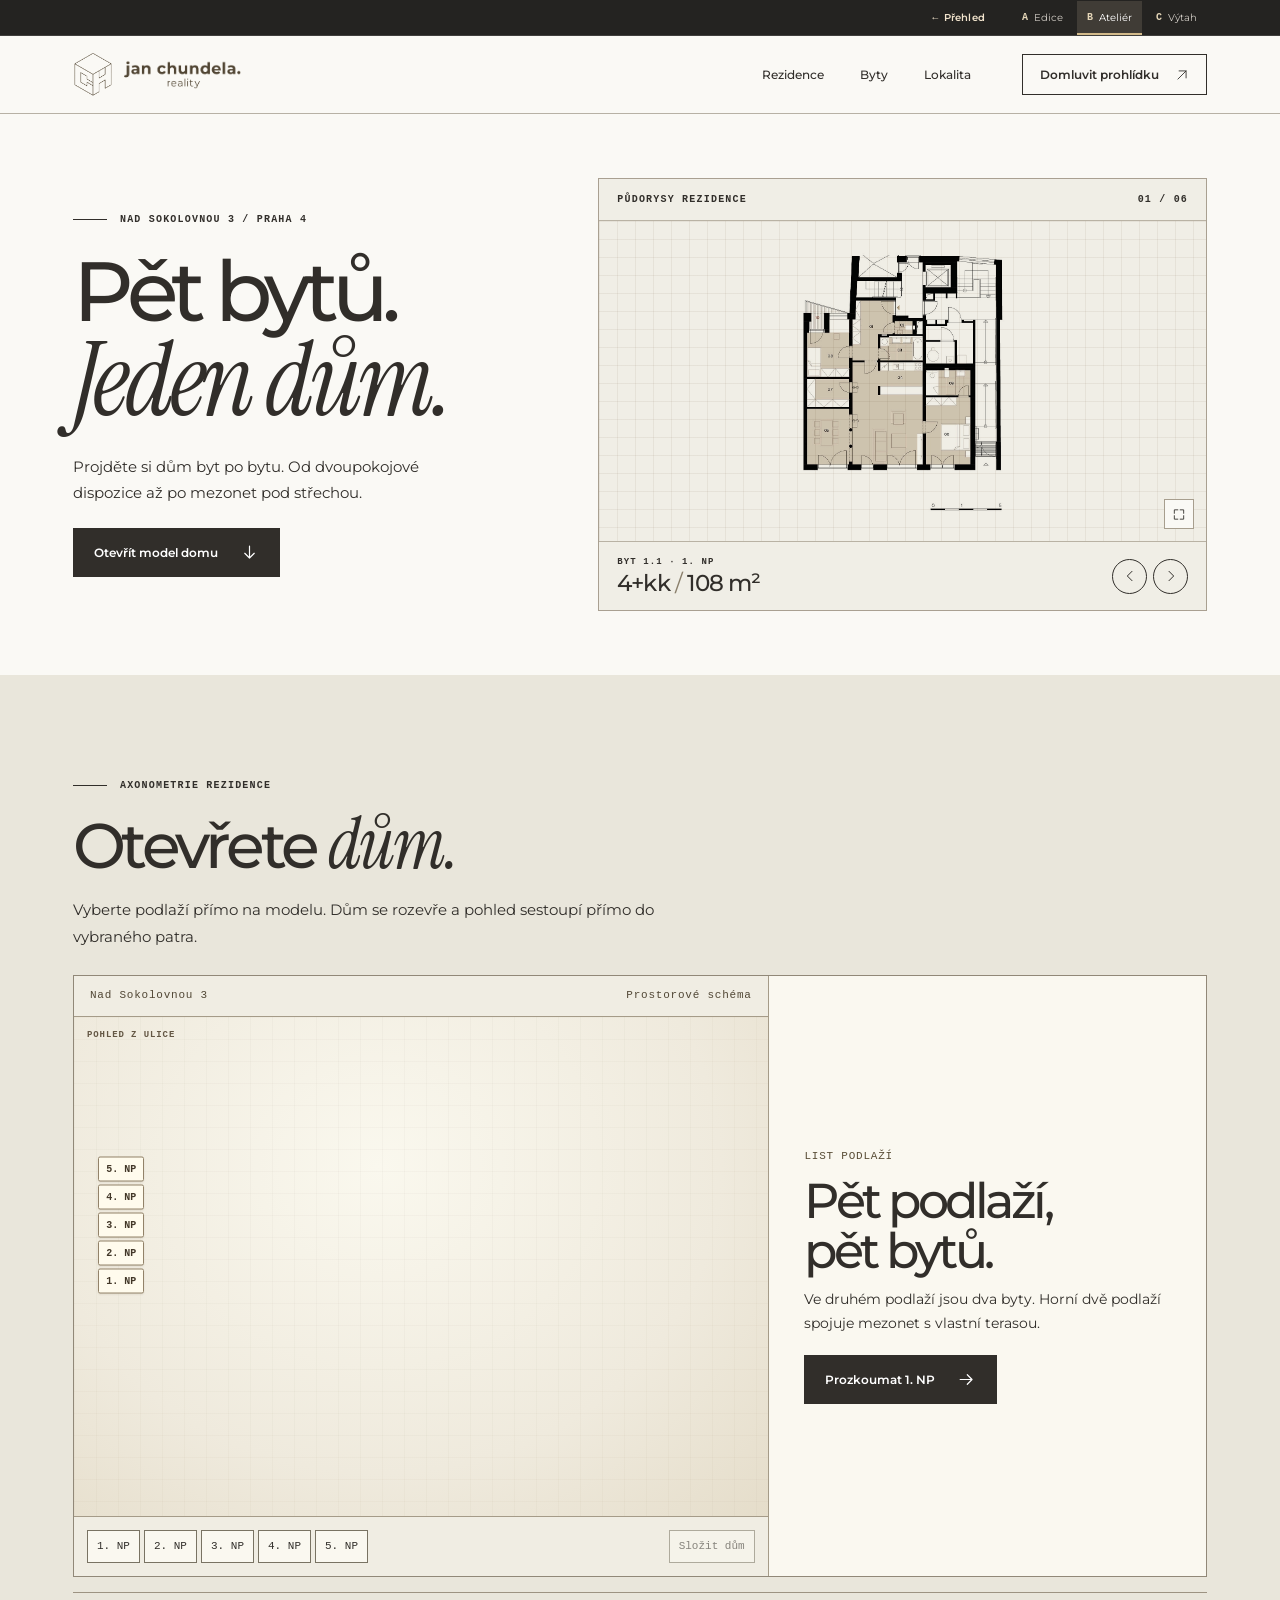
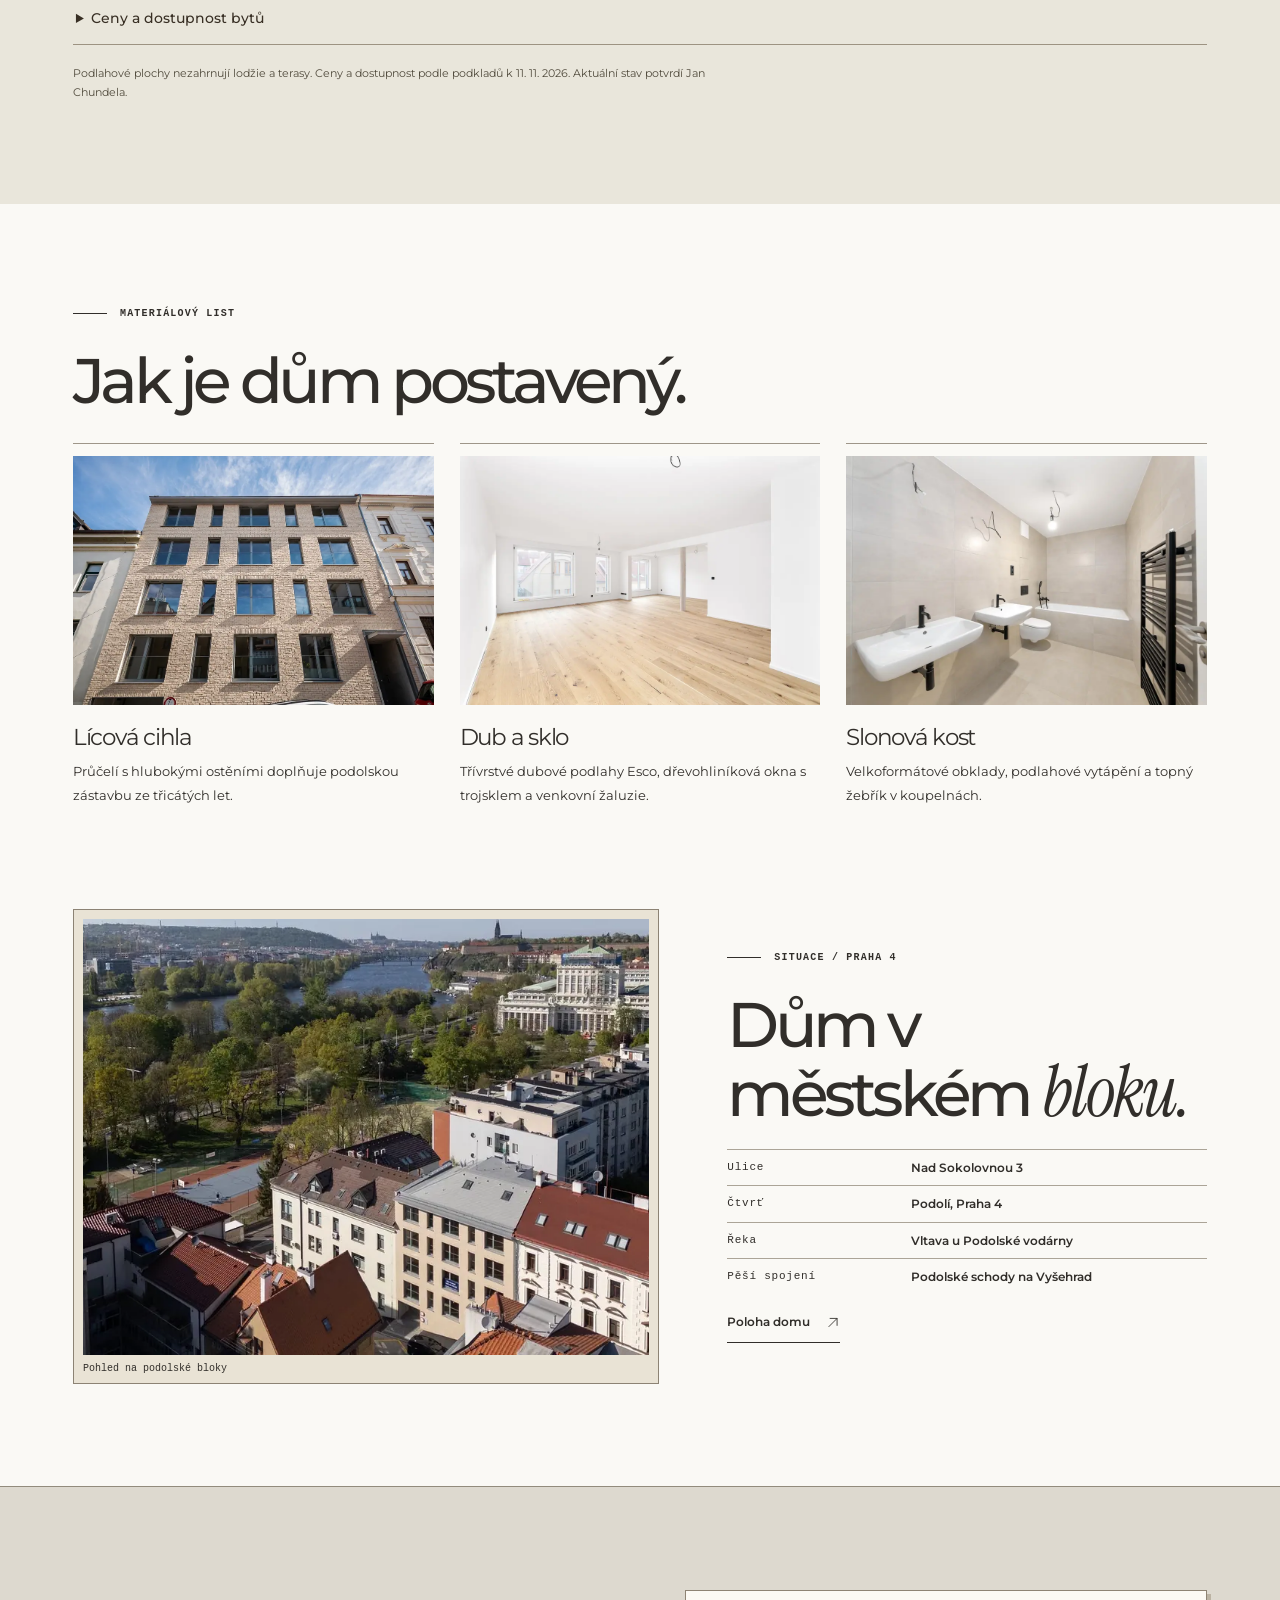
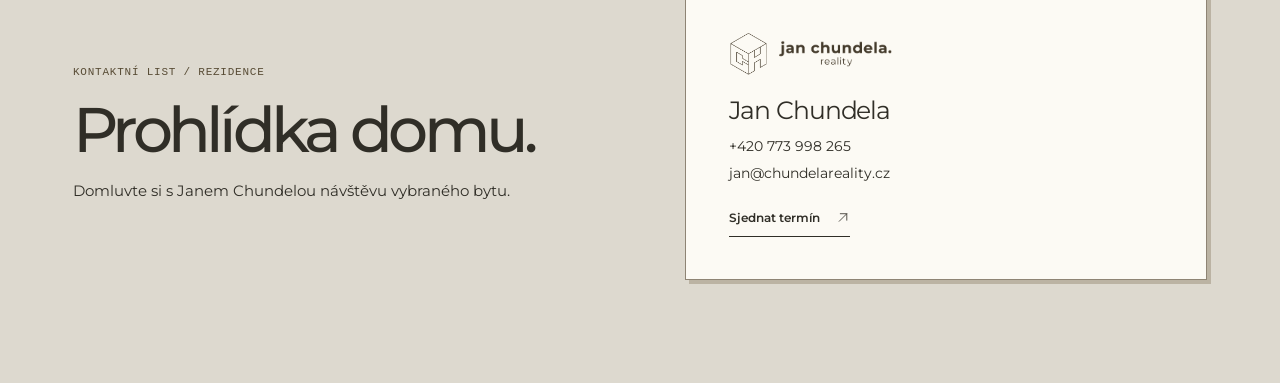
==== atelier.html @ 3bd051e7 "Zveřejněte tři webové návrhy a jejich rozcestník" ====
<!DOCTYPE html><html lang="cs"><head><meta charset="utf-8"><meta name="viewport" content="width=device-width,initial-scale=1"><meta name="robots" content="noindex, nofollow"><meta name="theme-color" content="#302d2a"><meta name="description" content="Pět bytů v rezidenci Nad Sokolovnou 3, Praha 4 – Podolí. Půdorysy, podlahové plochy, ceny a osobní prohlídky s Janem Chundelou."><title>Nad Sokolovnou 3 — Ateliér · Chundela Reality</title><link rel="icon" href="assets/ch-mark.png"><link rel="stylesheet" href="assets/fonts.css"><link rel="stylesheet" href="style.ca2fc68836.css"><link rel="stylesheet" href="model.e422124b8e.css"><link rel="stylesheet" href="atelier.27f2a027ce.css"></head><body class="design-b"><a class="skip" href="#byty">Přejít na výběr bytu</a><aside class="concept-bar"><div class="concept-inner"><a class="back-overview" href="index.html" aria-label="Přehled všech tří návrhů">← Přehled</a><nav aria-label="Přepnout návrh"><a href="edice.html"><b>A</b> Edice</a><a href="atelier.html" aria-current="page"><b>B</b> Ateliér</a><a href="vytah.html"><b>C</b> Výtah</a></nav></div></aside><header class="head"><a class="brandlink" href="atelier.html" aria-label="Chundela Reality, začátek stránky"><span class="brand"><img class="brandmark" alt="" src="assets/ch-mark.png"><img class="brandname" alt="Jan Chundela reality" src="assets/ch-name.png"></span></a><nav class="mainnav" aria-label="Hlavní navigace" id="mainnav"><a href="#rezidence">Rezidence</a><a href="#byty">Byty</a><a href="#podoli">Lokalita</a></nav><a class="contactnav" href="#kontakt">Domluvit prohlídku <svg viewBox="0 0 24 24" fill="none" stroke="currentColor" stroke-width="1.5" stroke-linecap="round" stroke-linejoin="round" aria-hidden="true"><path d="M5 19 19 5M7 5h12v12"/></svg></a><button class="menubtn" aria-label="Otevřít navigaci" aria-expanded="false" aria-controls="mainnav"><svg viewBox="0 0 24 24" fill="none" stroke="currentColor" stroke-width="1.5" stroke-linecap="round" stroke-linejoin="round" aria-hidden="true"><path d="M3 8h18M3 16h18"/></svg></button></header><main class="b-main"><section class="b-intro" id="rezidence"><div class="b-itext"><div class="kicker"><i></i> Nad Sokolovnou 3 / Praha 4</div><h1>Pět bytů.<br><em>Jeden dům.</em></h1><p>Projděte si dům byt po bytu. Od dvoupokojové dispozice až po mezonet pod střechou.</p><a href="#byty" class="btn dark">Otevřít model domu <svg viewBox="0 0 24 24" fill="none" stroke="currentColor" stroke-width="1.5" stroke-linecap="round" stroke-linejoin="round" aria-hidden="true"><path d="M12 4v15m-6-6 6 6 6-6"/></svg></a></div><div class="plan-console"><div class="plot-label"><span>Půdorysy rezidence</span><span id="plan-seq">01 / 06</span></div><button class="plot" data-plan-open aria-label="Zvětšit půdorys bytu"><img src="assets/plan-1-1.webp" alt="Půdorys bytu 1.1"><i><svg viewBox="0 0 24 24" fill="none" stroke="currentColor" stroke-width="1.5" stroke-linecap="round" stroke-linejoin="round" aria-hidden="true"><path d="M4 10V4h6m4 0h6v6m0 4v6h-6m-4 0H4v-6"/></svg></i></button><div class="plot-tools"><div><small id="plan-floor">Byt 1.1 · 1. NP</small><strong id="plan-name">4+kk <span>/</span> 108 m²</strong></div><div><button class="circle" data-plan-prev aria-label="Předchozí půdorys"><svg viewBox="0 0 24 24" fill="none" stroke="currentColor" stroke-width="1.5" stroke-linecap="round" stroke-linejoin="round" aria-hidden="true"><path d="m15 5-7 7 7 7"/></svg></button><button class="circle" data-plan-next aria-label="Další půdorys"><svg viewBox="0 0 24 24" fill="none" stroke="currentColor" stroke-width="1.5" stroke-linecap="round" stroke-linejoin="round" aria-hidden="true"><path d="m9 5 7 7-7 7"/></svg></button></div></div></div></section>
    <section id="byty" class="house-section section-wrap"><div class="kicker"><i></i> Axonometrie rezidence</div><h2>Otevřete <em>dům.</em></h2><p class="house-intro">Vyberte podlaží přímo na modelu. Dům se rozevře a pohled sestoupí přímo do vybraného patra.</p>
    <div class="model-sheet"><div class="model-drawing"><div class="drawing-head"><span>Nad Sokolovnou 3</span><span>Prostorové schéma</span></div><div class="model-canvas"><div data-house-model></div></div><div class="model-actions"><div class="floor-strip" role="group" aria-label="Výběr podlaží"><button data-house="1" aria-pressed="false">1. NP</button><button data-house="2" aria-pressed="false">2. NP</button><button data-house="3" aria-pressed="false">3. NP</button><button data-house="4" aria-pressed="false">4. NP</button><button data-house="5" aria-pressed="false">5. NP</button></div><div class="model-replay-group"><button class="replay-house" hidden>Přehrát otevření</button><button class="fold-house" disabled>Složit dům</button></div></div></div>
    <div class="model-plans" aria-label="Půdorysy vybraného podlaží"><div class="model-overview"><span class="drawing-label">List podlaží</span><h3>Pět podlaží,<br>pět bytů.</h3><p>Ve druhém podlaží jsou dva byty. Horní dvě podlaží spojuje mezonet s vlastní terasou.</p><button class="btn dark" data-house-first>Prozkoumat 1. NP <svg viewBox="0 0 24 24" fill="none" stroke="currentColor" stroke-width="1.5" stroke-linecap="round" stroke-linejoin="round" aria-hidden="true"><path d="M4 12h15m-6-6 6 6-6 6"/></svg></button></div><div class="model-result" hidden><span class="drawing-label" data-house-label></span><h3 data-house-title></h3><div class="floor-apartments" role="group" aria-label="Byty v podlaží"></div><button class="model-plan" data-floor-plan><img alt="" decoding="async"><span><svg viewBox="0 0 24 24" fill="none" stroke="currentColor" stroke-width="1.5" stroke-linecap="round" stroke-linejoin="round" aria-hidden="true"><path d="M4 10V4h6m4 0h6v6m0 4v6h-6m-4 0H4v-6"/></svg></span></button><p data-house-metrics></p><button class="btn dark" data-floor-detail>Půdorys a detail <svg viewBox="0 0 24 24" fill="none" stroke="currentColor" stroke-width="1.5" stroke-linecap="round" stroke-linejoin="round" aria-hidden="true"><path d="M5 19 19 5M7 5h12v12"/></svg></button></div></div></div><details class="price-sheet"><summary>Ceny a dostupnost bytů</summary><div class="price-options"><div class="filters" role="group" aria-label="Zobrazit byty"><button data-filter="all" aria-pressed="true">Všechny (5)</button><button data-filter="available" aria-pressed="false">Dostupné (4)</button></div></div><div class="price-rows"><button data-unit="1.1" data-sold="false"><span>Byt 1.1</span><b>4+kk</b><span>108 m²</span><strong>19 900 000 Kč</strong><svg viewBox="0 0 24 24" fill="none" stroke="currentColor" stroke-width="1.5" stroke-linecap="round" stroke-linejoin="round" aria-hidden="true"><path d="M5 19 19 5M7 5h12v12"/></svg></button><button data-unit="2.1" data-sold="true"><span>Byt 2.1</span><b>3+kk</b><span>85 m²</span><strong>Prodáno</strong><svg viewBox="0 0 24 24" fill="none" stroke="currentColor" stroke-width="1.5" stroke-linecap="round" stroke-linejoin="round" aria-hidden="true"><path d="M5 19 19 5M7 5h12v12"/></svg></button><button data-unit="2.2" data-sold="false"><span>Byt 2.2</span><b>2+kk</b><span>62 m²</span><strong>12 900 000 Kč</strong><svg viewBox="0 0 24 24" fill="none" stroke="currentColor" stroke-width="1.5" stroke-linecap="round" stroke-linejoin="round" aria-hidden="true"><path d="M5 19 19 5M7 5h12v12"/></svg></button><button data-unit="3.1" data-sold="false"><span>Byt 3.1</span><b>5+kk</b><span>153 m²</span><strong>29 900 000 Kč</strong><svg viewBox="0 0 24 24" fill="none" stroke="currentColor" stroke-width="1.5" stroke-linecap="round" stroke-linejoin="round" aria-hidden="true"><path d="M5 19 19 5M7 5h12v12"/></svg></button><button data-unit="4.1" data-sold="false"><span>Byt 4.1</span><b>6+kk</b><span>205 m²</span><strong>39 490 000 Kč</strong><svg viewBox="0 0 24 24" fill="none" stroke="currentColor" stroke-width="1.5" stroke-linecap="round" stroke-linejoin="round" aria-hidden="true"><path d="M5 19 19 5M7 5h12v12"/></svg></button></div></details><p class="inventory-note">Podlahové plochy nezahrnují lodžie a terasy. Ceny a dostupnost podle podkladů k 11. 11. 2026. Aktuální stav potvrdí Jan Chundela.</p></section><section class="material section-wrap"><div class="kicker"><i></i> Materiálový list</div><h2>Jak je dům postavený.</h2><div class="material-grid"><article><img class="" src="assets/fasada-podhled.webp" srcset="assets/fasada-podhled-640.webp 640w, assets/fasada-podhled-1024.webp 1024w, assets/fasada-podhled.webp 1538w" sizes="(max-width: 700px) 100vw, 55vw" alt="Cihlová fasáda rezidence z pohledu od chodníku" loading="lazy" decoding="async"><h3>Lícová cihla</h3><p>Průčelí s hlubokými ostěními doplňuje podolskou zástavbu ze třicátých let.</p></article><article><img class="" src="assets/ch-3-1-obyvaci.webp" srcset="assets/ch-3-1-obyvaci-640.webp 640w, assets/ch-3-1-obyvaci-1024.webp 1024w, assets/ch-3-1-obyvaci.webp 1680w" sizes="(max-width: 700px) 100vw, 55vw" alt="Obytný prostor třetího podlaží" loading="lazy" decoding="async"><h3>Dub a sklo</h3><p>Třívrstvé dubové podlahy Esco, dřevohliníková okna s trojsklem a venkovní žaluzie.</p></article><article><img class="" src="assets/ch-4-1-koupelna.webp" srcset="assets/ch-4-1-koupelna-640.webp 640w, assets/ch-4-1-koupelna-1024.webp 1024w, assets/ch-4-1-koupelna.webp 1680w" sizes="(max-width: 700px) 100vw, 55vw" alt="Koupelna s vanou a dvěma umyvadly" loading="lazy" decoding="async"><h3>Slonová kost</h3><p>Velkoformátové obklady, podlahové vytápění a topný žebřík v koupelnách.</p></article></div></section><section id="podoli" class="site-survey section-wrap"><div class="survey-photo"><img class="" src="assets/podoli-nadhled.webp" srcset="assets/podoli-nadhled-640.webp 640w, assets/podoli-nadhled-1024.webp 1024w, assets/podoli-nadhled.webp 1680w" sizes="(max-width: 700px) 100vw, 55vw" alt="Rezidence a okolní podolské bloky z výšky" loading="lazy" decoding="async"><span>Pohled na podolské bloky</span></div><div><div class="kicker"><i></i> Situace / Praha 4</div><h2>Dům v městském <em>bloku.</em></h2><dl><div><dt>Ulice</dt><dd>Nad Sokolovnou 3</dd></div><div><dt>Čtvrť</dt><dd>Podolí, Praha 4</dd></div><div><dt>Řeka</dt><dd>Vltava u Podolské vodárny</dd></div><div><dt>Pěší spojení</dt><dd>Podolské schody na Vyšehrad</dd></div></dl><a class="textlink" href="https://www.google.com/maps/search/?api=1&query=Nad+Sokolovnou+3%2C+Praha+4%2C+Podol%C3%AD" target="_blank" rel="noopener">Poloha domu <svg viewBox="0 0 24 24" fill="none" stroke="currentColor" stroke-width="1.5" stroke-linecap="round" stroke-linejoin="round" aria-hidden="true"><path d="M5 19 19 5M7 5h12v12"/></svg></a></div></section></main><footer id="kontakt" class="ending ending-b section-wrap"><div class="b-card-title"><span class="drawing-label">Kontaktní list / Rezidence</span><h2>Prohlídka domu.</h2><p>Domluvte si s Janem Chundelou návštěvu vybraného bytu.</p></div><div class="broker-card"><a href="https://www.chundelareality.cz/" target="_blank" rel="noopener" aria-label="Web Chundela Reality"><span class="brand"><img class="brandmark" alt="" src="assets/ch-mark.png"><img class="brandname" alt="Jan Chundela reality" src="assets/ch-name.png"></span></a><h3>Jan Chundela</h3><a href="tel:+420773998265">+420 773 998 265</a><a href="mailto:jan@chundelareality.cz?subject=Nad%20Sokolovnou%203%20%C2%B7%20Osobn%C3%AD%20prohl%C3%ADdka">jan@chundelareality.cz</a><a class="textlink" href="mailto:jan@chundelareality.cz?subject=Nad%20Sokolovnou%203%20%C2%B7%20Osobn%C3%AD%20prohl%C3%ADdka">Sjednat termín <svg viewBox="0 0 24 24" fill="none" stroke="currentColor" stroke-width="1.5" stroke-linecap="round" stroke-linejoin="round" aria-hidden="true"><path d="M5 19 19 5M7 5h12v12"/></svg></a></div></footer><dialog id="detail" aria-labelledby="dialog-title"><button class="dlg-close circle" aria-label="Zavřít"><svg viewBox="0 0 24 24" fill="none" stroke="currentColor" stroke-width="1.5" stroke-linecap="round" stroke-linejoin="round" aria-hidden="true"><path d="m5 5 14 14M19 5 5 19"/></svg></button><div id="dialog-content"></div></dialog><script id="data" type="application/json">{"units": [{"id": "1.1", "layout": "4+kk", "floor": "1. NP", "area": 108, "outdoor": "3 m²", "price": "19 900 000 Kč", "park": "1 stání za 950 000 Kč", "sold": false, "plan": "plan-1-1", "photos": ["ch-1-1-obyvaci", "ch-1-1-stupne", "ch-1-1-pokoj", "ch-1-1-koupelna", "ch-1-1-lodzie"], "image": "ch-1-1-obyvaci", "mail": "mailto:jan@chundelareality.cz?subject=Nad%20Sokolovnou%203%20%C2%B7%20Prohl%C3%ADdka%20bytu%201.1"}, {"id": "2.1", "layout": "3+kk", "floor": "2. NP", "area": 85, "outdoor": "3 m²", "price": "Prodáno", "park": "1 parkovací stání", "sold": true, "plan": "plan-2-1", "photos": [], "image": "byt-2-1", "mail": "mailto:jan@chundelareality.cz?subject=Nad%20Sokolovnou%203%20%C2%B7%20Prohl%C3%ADdka%20bytu%202.1"}, {"id": "2.2", "layout": "2+kk", "floor": "2. NP", "area": 62, "outdoor": "5 m²", "price": "12 900 000 Kč", "park": "1 stání v zakladači za 890 000 Kč", "sold": false, "plan": "plan-2-2", "photos": ["ch-2-2-obyvaci", "ch-2-2-loznice", "ch-2-2-koupelna", "ch-2-2-lodzie"], "image": "ch-2-2-obyvaci", "mail": "mailto:jan@chundelareality.cz?subject=Nad%20Sokolovnou%203%20%C2%B7%20Prohl%C3%ADdka%20bytu%202.2"}, {"id": "3.1", "layout": "5+kk", "floor": "3. NP", "area": 153, "outdoor": "6 m²", "price": "29 900 000 Kč", "park": "1 stání za 950 000 Kč", "sold": false, "plan": "plan-3-1", "photos": ["ch-3-1-obyvaci", "ch-3-1-pokoj", "ch-3-1-loznice", "ch-3-1-lodzie", "ch-3-1-koupelna", "ch-3-1-druha-lodzie"], "image": "ch-3-1-obyvaci", "mail": "mailto:jan@chundelareality.cz?subject=Nad%20Sokolovnou%203%20%C2%B7%20Prohl%C3%ADdka%20bytu%203.1"}, {"id": "4.1", "layout": "6+kk", "floor": "4.–5. NP", "area": 205, "outdoor": "10 + 6 m²", "price": "39 490 000 Kč", "park": "2 stání za 1 900 000 Kč", "sold": false, "plan": "plan-4-1", "photos": ["ch-4-1-podkrovi", "ch-4-1-dolni", "ch-4-1-schodiste", "ch-4-1-koupelna", "ch-4-1-terasa", "ch-4-1-okna"], "image": "ch-4-1-podkrovi", "mail": "mailto:jan@chundelareality.cz?subject=Nad%20Sokolovnou%203%20%C2%B7%20Prohl%C3%ADdka%20bytu%204.1"}], "floors": {"5": {"name": "Podolí<br><em>shora.</em>", "desc": "Horní úroveň mezonetu. Pod šikmým prosklením se otevírá výhled přes střechy až k Hradčanům.", "pic": "mezonet-svetlo", "label": "Horní úroveň mezonetu", "ids": ["4.1"]}, "4": {"name": "Dvě<br><em>úrovně.</em>", "desc": "Tady začíná mezonet 6+kk. Vnitřní schodiště propojuje obě nejvyšší podlaží domu.", "pic": "mezonet-dolni", "label": "Z galerie mezonetu 4.1", "ids": ["4.1"]}, "3": {"name": "Celé<br><em>podlaží.</em>", "desc": "Třetí podlaží patří jedinému bytu. Na 153 m² se rozkládá pět pokojů a k nim lodžie do dvora.", "pic": "byt-3-1", "label": "Z galerie bytu 3.1", "ids": ["3.1"]}, "2": {"name": "Dvoje<br><em>dveře.</em>", "desc": "Na jedné podestě se potkávají dva byty. Menší 2+kk doplňuje třípokojová dispozice.", "pic": "byt-2-2", "label": "Z galerie bytu 2.2", "ids": ["2.2", "2.1"]}, "1": {"name": "Blíž<br><em>k ulici.</em>", "desc": "První nadzemní podlaží. Za cihlovou fasádou najdete čtyřpokojový byt s lodžií.", "pic": "byt-1-1", "label": "Z galerie bytu 1.1", "ids": ["1.1"]}}, "pictures": {"fasada-podhled": "Cihlová fasáda rezidence z pohledu od chodníku", "fasada-ulice": "Průčelí rezidence mezi podolskými činžovními domy", "fasada-narozni-pohled": "Rezidence v řadě domů v ulici Nad Sokolovnou", "mezonet-dolni": "Jídelna a kuchyně z galerie mezonetu", "mezonet-svetlo": "Posezení pod prosklenou střechou mezonetu", "mezonet-prostor": "Obytný prostor pod šikmými okny", "stresni-terasa": "Terasa horního podlaží", "terasa-podoli": "Výhled z terasy na střechy Podolí", "hrad-vyhled": "Pohled přes Vltavu směrem k Hradčanům", "podoli-nadhled": "Rezidence a okolní podolské bloky z výšky", "interier-denni": "Obývací pokoj s jídelnou a velkými okny", "koupelna": "Koupelna s vanou a světlým obkladem", "vysehrad-pristav": "Vyšehrad nad přístavem na Vltavě", "vltava-nabrezi": "Chodník na podolském nábřeží podél Vltavy", "ulice-nad-sokolovnou": "Ulice Nad Sokolovnou v pohledu k řece", "ch-1-1-obyvaci": "Obytný prostor s okny do ulice", "ch-1-1-stupne": "Dřevěné stupně mezi částmi obytného prostoru", "ch-1-1-pokoj": "Pokoj se vstupem na lodžii", "ch-1-1-koupelna": "Koupelna se sprchou a světlým obkladem", "ch-1-1-lodzie": "Lodžie směrem do vnitrobloku", "ch-2-2-obyvaci": "Obývací pokoj s přípravou pro kuchyňský kout", "ch-2-2-loznice": "Ložnice se vstupem na lodžii", "ch-2-2-koupelna": "Koupelna s vanou a černou baterií", "ch-2-2-lodzie": "Lodžie s výhledem do zeleně", "ch-3-1-obyvaci": "Obytný prostor třetího podlaží", "ch-3-1-pokoj": "Pokoj s okny do ulice", "ch-3-1-loznice": "Pokoj se vstupem na lodžii", "ch-3-1-lodzie": "Z lodžie do podolského vnitrobloku", "ch-3-1-koupelna": "Vana a dvojumyvadlo v koupelně", "ch-3-1-druha-lodzie": "Pohled z druhé lodžie", "ch-4-1-podkrovi": "Horní úroveň mezonetu se střešním prosklením", "ch-4-1-dolni": "Obytný prostor v dolním podlaží mezonetu", "ch-4-1-schodiste": "Vnitřní schodiště mezi oběma podlažími", "ch-4-1-koupelna": "Koupelna s vanou a dvěma umyvadly", "ch-4-1-terasa": "Střešní terasa nad Podolím", "ch-4-1-okna": "Detail šikmého prosklení v horním podlaží", "ch-dum-pruceli": "Průčelí rezidence z protějšího chodníku", "ch-dum-hala": "Vstupní hala s poštovními schránkami", "ch-dum-garaz": "Vjezd do podzemní garáže s otočnou plošinou", "ch-dum-parkovani": "Pohled do garáže s parkovacím zakladačem", "ch-ulice-pruceli": "Ulicí podél cihlového průčelí", "ch-podoli-podzim": "Podzim nad řekou v Podolí"}, "buildingPhotos": ["ch-dum-pruceli", "ch-dum-hala", "ch-dum-garaz", "ch-dum-parkovani"], "widths": {"byt-1-1": 1600, "byt-2-1": 1600, "byt-2-2": 1600, "byt-3-1": 1600, "byt-4-1": 1600, "ch-1-1-koupelna": 1680, "ch-1-1-lodzie": 1680, "ch-1-1-obyvaci": 1680, "ch-1-1-pokoj": 1680, "ch-1-1-stupne": 1680, "ch-2-2-koupelna": 1680, "ch-2-2-lodzie": 1680, "ch-2-2-loznice": 1680, "ch-2-2-obyvaci": 1680, "ch-3-1-druha-lodzie": 1680, "ch-3-1-koupelna": 1680, "ch-3-1-lodzie": 1680, "ch-3-1-loznice": 1680, "ch-3-1-obyvaci": 1680, "ch-3-1-pokoj": 1680, "ch-4-1-dolni": 1680, "ch-4-1-koupelna": 1680, "ch-4-1-okna": 1680, "ch-4-1-podkrovi": 1680, "ch-4-1-schodiste": 1680, "ch-4-1-terasa": 1680, "ch-dum-garaz": 1680, "ch-dum-hala": 1680, "ch-dum-parkovani": 1680, "ch-dum-pruceli": 1680, "ch-podoli-podzim": 1680, "ch-ulice-pruceli": 1680, "fasada-podhled": 1538, "fasada-ulice": 1536, "hrad-vyhled": 1680, "interier-denni": 1679, "koupelna": 1679, "mezonet-dolni": 1600, "mezonet-prostor": 1679, "mezonet-svetlo": 1679, "podoli-nadhled": 1680, "stresni-terasa": 1680, "terasa-podoli": 1679, "ulice-nad-sokolovnou": 1679, "vltava-nabrezi": 1680, "vysehrad-pristav": 1680}}</script><script src="site.61757eb358.js" defer></script><script defer src="model.7d0143ae2c.js"></script><script defer src="atelier.b1f302f608.js"></script></body></html>
---- assets/fonts.css ----
@font-face {
  font-family: 'Barlow Condensed';
  font-style: normal;
  font-weight: 600;
  font-display: swap;
  src: url(barlow-condensed-1.woff2) format('woff2');
  unicode-range: U+0100-02BA, U+02BD-02C5, U+02C7-02CC, U+02CE-02D7, U+02DD-02FF, U+0304, U+0308, U+0329, U+1D00-1DBF, U+1E00-1E9F, U+1EF2-1EFF, U+2020, U+20A0-20AB, U+20AD-20C4, U+2113, U+2C60-2C7F, U+A720-A7FF;
}
@font-face {
  font-family: 'Barlow Condensed';
  font-style: normal;
  font-weight: 600;
  font-display: swap;
  src: url(barlow-condensed-2.woff2) format('woff2');
  unicode-range: U+0000-00FF, U+0131, U+0152-0153, U+02BB-02BC, U+02C6, U+02DA, U+02DC, U+0304, U+0308, U+0329, U+2000-206F, U+20AC, U+2122, U+2191, U+2193, U+2212, U+2215, U+FEFF, U+FFFD;
}
@font-face {
  font-family: 'Barlow Condensed';
  font-style: normal;
  font-weight: 700;
  font-display: swap;
  src: url(barlow-condensed-3.woff2) format('woff2');
  unicode-range: U+0100-02BA, U+02BD-02C5, U+02C7-02CC, U+02CE-02D7, U+02DD-02FF, U+0304, U+0308, U+0329, U+1D00-1DBF, U+1E00-1E9F, U+1EF2-1EFF, U+2020, U+20A0-20AB, U+20AD-20C4, U+2113, U+2C60-2C7F, U+A720-A7FF;
}
@font-face {
  font-family: 'Barlow Condensed';
  font-style: normal;
  font-weight: 700;
  font-display: swap;
  src: url(barlow-condensed-4.woff2) format('woff2');
  unicode-range: U+0000-00FF, U+0131, U+0152-0153, U+02BB-02BC, U+02C6, U+02DA, U+02DC, U+0304, U+0308, U+0329, U+2000-206F, U+20AC, U+2122, U+2191, U+2193, U+2212, U+2215, U+FEFF, U+FFFD;
}
@font-face {
  font-family: 'Instrument Serif';
  font-style: italic;
  font-weight: 400;
  font-display: swap;
  src: url(instrument-serif-5.woff2) format('woff2');
  unicode-range: U+0100-02BA, U+02BD-02C5, U+02C7-02CC, U+02CE-02D7, U+02DD-02FF, U+0304, U+0308, U+0329, U+1D00-1DBF, U+1E00-1E9F, U+1EF2-1EFF, U+2020, U+20A0-20AB, U+20AD-20C4, U+2113, U+2C60-2C7F, U+A720-A7FF;
}
@font-face {
  font-family: 'Instrument Serif';
  font-style: italic;
  font-weight: 400;
  font-display: swap;
  src: url(instrument-serif-6.woff2) format('woff2');
  unicode-range: U+0000-00FF, U+0131, U+0152-0153, U+02BB-02BC, U+02C6, U+02DA, U+02DC, U+0304, U+0308, U+0329, U+2000-206F, U+20AC, U+2122, U+2191, U+2193, U+2212, U+2215, U+FEFF, U+FFFD;
}
@font-face {
  font-family: 'Instrument Serif';
  font-style: normal;
  font-weight: 400;
  font-display: swap;
  src: url(instrument-serif-7.woff2) format('woff2');
  unicode-range: U+0100-02BA, U+02BD-02C5, U+02C7-02CC, U+02CE-02D7, U+02DD-02FF, U+0304, U+0308, U+0329, U+1D00-1DBF, U+1E00-1E9F, U+1EF2-1EFF, U+2020, U+20A0-20AB, U+20AD-20C4, U+2113, U+2C60-2C7F, U+A720-A7FF;
}
@font-face {
  font-family: 'Instrument Serif';
  font-style: normal;
  font-weight: 400;
  font-display: swap;
  src: url(instrument-serif-8.woff2) format('woff2');
  unicode-range: U+0000-00FF, U+0131, U+0152-0153, U+02BB-02BC, U+02C6, U+02DA, U+02DC, U+0304, U+0308, U+0329, U+2000-206F, U+20AC, U+2122, U+2191, U+2193, U+2212, U+2215, U+FEFF, U+FFFD;
}
@font-face {
  font-family: 'Montserrat';
  font-style: normal;
  font-weight: 400;
  font-display: swap;
  src: url(montserrat-9.woff2) format('woff2');
  unicode-range: U+0100-02BA, U+02BD-02C5, U+02C7-02CC, U+02CE-02D7, U+02DD-02FF, U+0304, U+0308, U+0329, U+1D00-1DBF, U+1E00-1E9F, U+1EF2-1EFF, U+2020, U+20A0-20AB, U+20AD-20C4, U+2113, U+2C60-2C7F, U+A720-A7FF;
}
@font-face {
  font-family: 'Montserrat';
  font-style: normal;
  font-weight: 400;
  font-display: swap;
  src: url(montserrat-10.woff2) format('woff2');
  unicode-range: U+0000-00FF, U+0131, U+0152-0153, U+02BB-02BC, U+02C6, U+02DA, U+02DC, U+0304, U+0308, U+0329, U+2000-206F, U+20AC, U+2122, U+2191, U+2193, U+2212, U+2215, U+FEFF, U+FFFD;
}
@font-face {
  font-family: 'Montserrat';
  font-style: normal;
  font-weight: 500;
  font-display: swap;
  src: url(montserrat-9.woff2) format('woff2');
  unicode-range: U+0100-02BA, U+02BD-02C5, U+02C7-02CC, U+02CE-02D7, U+02DD-02FF, U+0304, U+0308, U+0329, U+1D00-1DBF, U+1E00-1E9F, U+1EF2-1EFF, U+2020, U+20A0-20AB, U+20AD-20C4, U+2113, U+2C60-2C7F, U+A720-A7FF;
}
@font-face {
  font-family: 'Montserrat';
  font-style: normal;
  font-weight: 500;
  font-display: swap;
  src: url(montserrat-10.woff2) format('woff2');
  unicode-range: U+0000-00FF, U+0131, U+0152-0153, U+02BB-02BC, U+02C6, U+02DA, U+02DC, U+0304, U+0308, U+0329, U+2000-206F, U+20AC, U+2122, U+2191, U+2193, U+2212, U+2215, U+FEFF, U+FFFD;
}
@font-face {
  font-family: 'Montserrat';
  font-style: normal;
  font-weight: 600;
  font-display: swap;
  src: url(montserrat-9.woff2) format('woff2');
  unicode-range: U+0100-02BA, U+02BD-02C5, U+02C7-02CC, U+02CE-02D7, U+02DD-02FF, U+0304, U+0308, U+0329, U+1D00-1DBF, U+1E00-1E9F, U+1EF2-1EFF, U+2020, U+20A0-20AB, U+20AD-20C4, U+2113, U+2C60-2C7F, U+A720-A7FF;
}
@font-face {
  font-family: 'Montserrat';
  font-style: normal;
  font-weight: 600;
  font-display: swap;
  src: url(montserrat-10.woff2) format('woff2');
  unicode-range: U+0000-00FF, U+0131, U+0152-0153, U+02BB-02BC, U+02C6, U+02DA, U+02DC, U+0304, U+0308, U+0329, U+2000-206F, U+20AC, U+2122, U+2191, U+2193, U+2212, U+2215, U+FEFF, U+FFFD;
}
@font-face {
  font-family: 'Montserrat';
  font-style: normal;
  font-weight: 700;
  font-display: swap;
  src: url(montserrat-9.woff2) format('woff2');
  unicode-range: U+0100-02BA, U+02BD-02C5, U+02C7-02CC, U+02CE-02D7, U+02DD-02FF, U+0304, U+0308, U+0329, U+1D00-1DBF, U+1E00-1E9F, U+1EF2-1EFF, U+2020, U+20A0-20AB, U+20AD-20C4, U+2113, U+2C60-2C7F, U+A720-A7FF;
}
@font-face {
  font-family: 'Montserrat';
  font-style: normal;
  font-weight: 700;
  font-display: swap;
  src: url(montserrat-10.woff2) format('woff2');
  unicode-range: U+0000-00FF, U+0131, U+0152-0153, U+02BB-02BC, U+02C6, U+02DA, U+02DC, U+0304, U+0308, U+0329, U+2000-206F, U+20AC, U+2122, U+2191, U+2193, U+2212, U+2215, U+FEFF, U+FFFD;
}
---- style.ca2fc68836.css ----
:root{--ink:#302d2a;--brand:#3d3937;--gold:#d2ba8a;--paper:#f8f6f1;--soft:#eae6de;--line:#d2cec5;--serif:"Instrument Serif",Georgia,serif;--sans:Montserrat,Arial,sans-serif;--mono:ui-monospace,"SFMono-Regular",Consolas,monospace;--pad:clamp(22px,5.7vw,104px)}
*{box-sizing:border-box}html{scroll-behavior:smooth;scroll-padding-top:16px}body{margin:0;color:var(--ink);background:var(--paper);font-family:var(--sans);font-weight:400}a{color:inherit;text-decoration:none}button{font:inherit;color:inherit;cursor:pointer}button:disabled{cursor:default}button:focus-visible,a:focus-visible{outline:3px solid #a87520;outline-offset:4px}button{background:none;border:0}img{max-width:100%;display:block}svg{width:19px;height:19px;flex:none}p{line-height:1.85;font-size:15px}h1,h2,h3,p{margin:0}h1,h2,h3{font-weight:400}h1,h2{font-family:var(--serif)}em{font-family:var(--serif);font-weight:400}button,a{-webkit-tap-highlight-color:transparent}button[hidden],[hidden]{display:none!important}.skip{position:absolute;top:0;left:0;z-index:100;transform:translateY(-150%);padding:12px;background:white;color:#222}.skip:focus{transform:none}
.concept-bar{position:relative;z-index:5;background:#242321;color:#e3dfd6;border-bottom:1px solid #ffffff20}.concept-inner{display:flex;align-items:center;justify-content:flex-end;gap:17px;min-height:35px;padding:0 var(--pad)}.concept-inner>span,.caps,.kicker,.plot-label,.ed-facts,.contact small,.plot-tools small,.panel-field h2,.lift-address,.tablehead,.contact-person small{font-family:var(--sans);font-weight:600;text-transform:uppercase;letter-spacing:.14em;font-size:10px;line-height:1.5}.concept-inner>span{font-size:9px;letter-spacing:.13em;color:#c4c0b8}.concept-inner nav{display:flex;align-items:stretch;gap:4px}.concept-inner a{display:flex;align-items:center;gap:6px;padding:8px 10px;font-size:10px;line-height:18px;color:#d0cbc4}.concept-inner a b{font-family:var(--mono);color:#e5d6b8;font-size:10px}.concept-inner a[aria-current],.concept-inner a:hover{color:white;background:#403c36}.concept-inner a[aria-current]{box-shadow:inset 0 -2px var(--gold)}
.head{display:flex;align-items:center;gap:clamp(20px,4vw,72px);padding:0 var(--pad);height:78px;position:relative;z-index:4}.brandlink,.brand{display:inline-flex;align-items:center}.brand{gap:11px}.brandmark{width:40px;height:43px;object-fit:contain}.brandname{width:117px}.mainnav{display:flex;gap:clamp(18px,2.8vw,50px);margin-left:auto;align-items:center;font-weight:500;font-size:12px}.mainnav a:hover,.contactnav:hover,.textlink:hover{text-decoration:underline;text-underline-offset:5px}.contactnav{display:inline-flex;align-items:center;gap:16px;font-size:12px;font-weight:600;border:1px solid currentColor;padding:12px 17px}.contactnav svg{width:14px;height:14px}.menubtn{display:none}.kicker{display:flex;align-items:center;gap:13px;font-size:10px;letter-spacing:.19em}.kicker i{width:34px;height:1px;background:currentColor}.kicker b{opacity:.6;font-weight:400}.btn,.textlink{display:inline-flex;align-items:center;justify-content:center;gap:22px;font-size:12px;font-weight:600;line-height:1.45}.btn{padding:15px 21px;min-height:47px;transition:background .18s,transform .18s}.btn:hover{transform:translateY(-2px)}.gold{background:var(--gold);color:#271f13}.gold:hover{background:#e7cfa3}.dark{background:var(--ink);color:#fff}.dark:hover{background:#524d46}.textlink{border-bottom:1px solid currentColor;padding:10px 0;gap:16px}.textlink svg{width:14px}.circle{height:40px;width:40px;border:1px solid currentColor;border-radius:50%;display:inline-grid;place-items:center}.circle:hover{background:#88888824}.circle svg{width:16px;height:16px}.section-wrap{padding:clamp(65px,8vw,145px) var(--pad)}.section-wrap h2{font-size:clamp(56px,6.9vw,118px);line-height:.95;letter-spacing:-.035em}.section-wrap p{max-width:52ch}.section-wrap .kicker{margin-bottom:29px}
.a-cover{background:#3a3733;color:white;position:relative;isolation:isolate}.design-a .head{border-bottom:1px solid #ffffff42;color:#fff}.design-a .brand{filter:brightness(1.15)}.design-a .contactnav{color:#f3ecdd;border-color:#cabca280}.a-hero{height:clamp(470px,calc(87svh - 113px),790px);display:flex;align-items:flex-end;padding:0 var(--pad) clamp(45px,6.4vh,83px);position:static}.hero-canvas,.hero-shade{position:absolute;inset:35px 0 0;z-index:-1}.hero-canvas{overflow:hidden}.hero-photo,.lift-photo{height:100%;width:100%;object-fit:cover;object-position:50% 44%;transition:opacity .26s}.hero-shade{background:linear-gradient(90deg,rgba(25,22,19,.75),rgba(29,25,22,.33) 45%,rgba(29,25,22,.04) 76%),linear-gradient(0deg,rgba(27,25,21,.65),transparent 38%,transparent 82%,rgba(26,24,22,.5))}.a-hero-copy{position:relative;max-width:80%}.a-hero-copy .kicker{color:#f2dfba;margin-bottom:22px}.a-hero-copy h1{font-size:clamp(90px,9.8vw,173px);line-height:.79;letter-spacing:-.047em;text-shadow:0 1px 18px #28221a24}.a-hero-copy h1 em{font-weight:400}.a-hero-copy h1 span{font-size:.79em;color:#e3ca97;letter-spacing:-.05em}.a-hero-copy p{max-width:415px;font-size:clamp(14px,1.14vw,19px);line-height:1.6;margin:25px 0 23px;color:#fff9ee}.a-caption{position:absolute;bottom:clamp(46px,6.4vh,83px);right:var(--pad);text-align:right}.a-caption .caps{color:#ffedca;font-size:9px}.gallery-dial{display:flex;align-items:center;justify-content:flex-end;gap:13px;margin-top:9px}.gallery-dial .circle{width:33px;height:33px;border-color:#f5f0e392}.gallery-dial>span{font:12px var(--mono);color:#fbf8ef}.gallery-dial i{font-style:normal;margin:0 3px;color:#e2cb9f}.ed-facts{display:flex;align-items:center;justify-content:space-between;padding:23px var(--pad);background:#e9e3d8;gap:15px;color:#474035;font-size:10px}.ed-facts span+span:before{content:"";display:inline-block;border-top:1px solid #9e9079;width:24px;vertical-align:middle;margin-right:clamp(12px,2.7vw,54px)}
.story{display:grid;grid-template-columns:minmax(0,1fr) minmax(0,1.15fr);gap:28px 7%;align-items:center}.story-text p+p{margin-top:16px}.story-text h2,.locwords h2,.compact-loc h2{margin-bottom:28px}.story>.imgbtn{width:100%;aspect-ratio:1.17}.imgbtn{display:block;position:relative;padding:0;overflow:hidden;text-align:left;color:white}.imgbtn img{width:100%;height:100%;object-fit:cover;transition:transform .45s}.imgbtn:hover img{transform:scale(1.025)}.image-caption{position:absolute;bottom:0;left:0;right:0;padding:30px 53px 15px 17px;background:linear-gradient(transparent,#211d18a8);font-size:11px;font-weight:500}.zoombadge{position:absolute;right:13px;bottom:10px;display:grid;place-items:center;width:28px;height:28px;border:1px solid #ffffff96;border-radius:50%}.zoombadge svg{width:13px}.story-mini{grid-column:1/-1;display:grid;grid-template-columns:.82fr 1.38fr;gap:25px}.story-mini .imgbtn{height:clamp(190px,27vw,480px);width:100%}
.unitsection{background:#eeeae2}.section-title{display:flex;align-items:flex-end;justify-content:space-between;gap:25px;margin-bottom:40px}.filters{display:inline-flex;align-items:center;padding:3px;border:1px solid #b9b1a2;gap:2px;border-radius:30px;flex:none}.filters button{padding:8px 13px;border-radius:24px;font-size:11px;font-weight:600}.filters [aria-pressed=true]{background:#393530;color:#fff}.unitrow,.tablehead{display:grid;grid-template-columns:.7fr 1.1fr .85fr 1fr 1.35fr 35px;gap:12px;width:100%;align-items:center;text-align:left}.tablehead{padding:0 12px 13px;border-bottom:1px solid #8c857b;color:#595447;font-size:9px}.unitrow{padding:19px 12px;border-bottom:1px solid #c8c2b7;transition:background .15s;font-size:14px}.unitrow:hover{background:#dfd8ca}.unitrow strong{font-size:22px;font-weight:500}.uno{color:#676155;font-family:var(--mono)}.price{font-weight:600;font-size:14px}.price.sold{color:#6c6559;font-weight:500}.unitarr{justify-self:end}.unitarr svg{height:17px;width:17px}.table-note{margin-top:18px;max-width:90ch!important;font-size:11px;line-height:1.65;color:#625c54}.locality,.compact-loc{display:grid;grid-template-columns:1fr 1.12fr;gap:7%;align-items:center}.locality .imgbtn,.compact-loc>img{width:100%;aspect-ratio:1.28;object-fit:cover}.locwords p,.compact-loc p{margin-bottom:18px}.contact{color:#f6f1e7;background:var(--brand);display:grid;grid-template-columns:1.25fr 1fr;gap:10%;align-items:center}.contact .kicker,.contact em{color:var(--gold)}.contact-person{display:flex;align-items:flex-start;flex-direction:column;gap:8px}.contact-person small{color:#dacba8}.contact-person h3{font:clamp(32px,3.5vw,62px) var(--serif);margin-bottom:2px}.contact-person>a:not(.btn){font-size:15px;line-height:1.6}.contact-person>a:hover{text-decoration:underline}.contact-person .btn{margin-top:14px}footer{display:flex;align-items:center;gap:22px;justify-content:space-between;background:#2e2b29;color:#d7d0c4;border-top:1px solid #615a52;padding:24px var(--pad);font-size:11px}footer .brandmark{width:29px;height:32px}footer .brandname{width:90px}footer>a:last-child{display:flex;align-items:center;gap:7px}footer svg{width:13px;height:13px}
.design-b{--paper:#faf9f5;--ink:#312e2a}.design-b .head{border-bottom:1px solid #b7b1a5}.design-b .head .brand{filter:brightness(.37)}.design-b .kicker,.design-b .plot-label,.design-b .plot-tools small,.design-b .tablehead{font-family:var(--mono);letter-spacing:.12em}.b-intro{display:grid;grid-template-columns:.87fr 1.13fr;gap:5%;padding:clamp(37px,5vw,89px) var(--pad);align-items:center}.b-itext h1{font:500 clamp(54px,6.55vw,115px)/.96 var(--sans);letter-spacing:-.084em;margin:24px 0}.b-itext h1 em{font-size:1.23em;letter-spacing:-.04em}.b-itext p{max-width:35ch;line-height:1.7;margin-bottom:23px}.plan-console{border:1px solid #a9a091;background:#f0eee6;min-width:0}.plot-label,.plot-tools{display:flex;align-items:center;justify-content:space-between;gap:14px;padding:13px 18px}.plot-label{border-bottom:1px solid #b9b2a4;font-size:10px}.plot{position:relative;display:grid;place-items:center;padding:22px 30px;width:100%;height:clamp(228px,25vw,454px);background-image:linear-gradient(#a89b8024 1px,transparent 1px),linear-gradient(90deg,#a89b8024 1px,transparent 1px);background-size:18px 18px}.plot img{width:100%;height:100%;min-height:0;object-fit:contain;mix-blend-mode:multiply}.plot i{position:absolute;bottom:12px;right:12px;background:var(--paper);border:1px solid #a79e8e;display:grid;place-items:center;width:30px;height:30px}.plot i svg{width:14px}.plot-tools{border-top:1px solid #b9b2a4;padding:13px 18px}.plot-tools>div:last-child{display:flex;gap:6px}.plot-tools small{display:block;font-size:9px;line-height:1.6}.plot-tools strong{font-size:clamp(17px,1.8vw,30px);font-weight:500;letter-spacing:-.04em}.plot-tools strong span{color:#8a7f6b;font-weight:400}.plot-tools .circle{height:35px;width:35px}.design-b .unitsection{background:#e6e2d7}.design-b .section-wrap h2{font:500 clamp(42px,4.9vw,79px)/1 var(--sans);letter-spacing:-.075em}.design-b .section-wrap h2 em{font-size:1.13em;letter-spacing:-.03em}.material{padding-bottom:0}.material h2{margin-bottom:30px}.material-grid{display:grid;grid-template-columns:repeat(3,minmax(0,1fr));gap:26px}.material-grid article{border-top:1px solid #9e9689;padding-top:12px}.material-grid img{width:100%;aspect-ratio:1.45;object-fit:cover}.material-grid h3{font-size:23px;letter-spacing:-.055em;margin:18px 0 8px}.material-grid p{font-size:13px}.compact-loc{grid-template-columns:1fr 1fr}.compact-loc>img{aspect-ratio:1.6}.design-b .contact h2{color:white}
.design-c{background:#272624;color:#f6f0e2;--paper:#eee9df;--ink:#282725;--panel:#45413a;--display:"Barlow Condensed","Arial Narrow",Impact,sans-serif}.design-c .head{height:66px;border-bottom:1px solid #696259}.design-c .contactnav{border-color:#908778}.lift-stage{display:grid;grid-template-columns:minmax(0,1fr) minmax(255px,22%);padding:18px 21px 21px;gap:12px;background:#2d2b28}.lift-frame{min-height:clamp(510px,calc(86svh - 120px),790px);position:relative;isolation:isolate;overflow:hidden;background:#3f3933}.lift-img,.lift-shadow{position:absolute;inset:0;z-index:-1}.lift-photo{object-position:55% 45%}.lift-shadow{background:linear-gradient(80deg,#151511b8,transparent 72%),linear-gradient(0deg,#1e1a1680,transparent 40%)}.lift-frame::after{position:absolute;inset:0;background:#332f2c;content:"";pointer-events:none;transform:scaleX(0);transform-origin:right}.lift-frame.in-transit::after{animation:doors .38s ease-in-out}@keyframes doors{0%,100%{transform:scaleX(0)}46%,54%{transform:scaleX(1)}}.lift-heading{position:absolute;bottom:16%;left:clamp(24px,4.8vw,90px);right:20px}.lift-address{color:#f9e5bd;display:flex;align-items:center;gap:12px}.lift-address span{display:inline-block;background:var(--gold);width:28px;height:2px}.lift-heading h1,.design-c .section-wrap h2{font:600 clamp(102px,11.1vw,191px)/.82 var(--display);letter-spacing:-.035em;text-transform:uppercase}.lift-heading h1{margin-top:18px}.lift-heading em,.design-c .c-views h2 em{font:inherit;color:var(--gold)}.lift-caption{position:absolute;bottom:17px;left:17px;right:17px;display:flex;justify-content:space-between;align-items:center;font-family:var(--mono);font-size:10px;text-transform:uppercase;letter-spacing:.14em}.film-cross{font:24px/1 var(--mono);color:#f1dcb4}.panel{border:1px solid #655e51;padding:clamp(16px,2vw,34px);background:linear-gradient(115deg,#48443d,#35322d);color:#f8f0dc;display:flex;flex-direction:column}.panel-heading{display:flex;align-items:center;justify-content:space-between;border-bottom:1px solid #7f7562;padding-bottom:14px}.panel-heading .caps{font-family:var(--mono);font-size:10px;color:#e6d7b8}.lamp,.floor-buttons i{width:7px;height:7px;border-radius:50%;display:block}.lamp{background:#e2bc77;box-shadow:0 0 10px #dfb16855}.indicator{margin:18px 0;display:flex;align-items:baseline;gap:16px;padding:8px 14px;background:#20201c;border:1px solid #615b4c;border-top:2px solid #171611;color:#dfbb79}.indicator>span{font:600 clamp(65px,6.3vw,110px)/.98 var(--display);letter-spacing:.04em}.indicator small{font:13px var(--mono);letter-spacing:.15em}.panel-field h2{font-family:var(--mono);font-size:10px;letter-spacing:.12em;margin:0 0 9px;color:#e8e0d0}.floor-buttons{display:grid;grid-template-columns:repeat(2,1fr);gap:7px}.floor-buttons button{display:flex;align-items:center;justify-content:space-between;gap:5px;padding:7px 13px;min-height:40px;color:#f5f1e4;background:#514d45;border:1px solid #807868;box-shadow:inset 0 -2px #282621}.floor-buttons button:hover{background:#625b4e}.floor-buttons b{font:500 17px var(--mono)}.floor-buttons i{height:5px;width:5px;background:#ada496}.floor-buttons button[aria-pressed=true]{background:#d2ba8a;border-color:#ead2a4;color:#29231c}.floor-buttons button[aria-pressed=true] i{background:#584424}.lift-story{margin-top:auto;padding-top:24px}.lift-story p{font-size:13px;line-height:1.65;color:#eee7d7}.lift-story button{font:600 12px var(--sans);display:flex;gap:8px;align-items:center;padding:9px 0 4px;border-bottom:1px solid #aa9879;color:#f1d6a3}.lift-story svg{width:13px}.c-views{background:#292824}.design-c .c-views h2{font-size:clamp(52px,6vw,100px)}.c-view-pair{display:grid;grid-template-columns:1fr 1.25fr;gap:20px;margin-top:32px}.c-view-pair .imgbtn{width:100%;aspect-ratio:1.75}.design-c .unitsection,.design-c .compact-loc{color:#302d28}.design-c .unitsection{background:#d9ccb1}.design-c .compact-loc{background:#f0eae0}.design-c .section-wrap h2{font-size:clamp(55px,6vw,108px)}.design-c .compact-loc h2 em,.design-c .contact h2 em{font:inherit}.design-c .unitsection .unitrow{border-color:#b6a98e}.design-c .unitsection .unitrow:hover{background:#cdbf9f}.design-c .contact{background:#37342f}
dialog{padding:0;width:min(915px,94vw);max-height:90svh;overflow:auto;border:none;background:#f7f4ee;color:#302e2b;box-shadow:0 20px 100px #0006}dialog::backdrop{background:#171613bf;backdrop-filter:blur(4px)}body.has-dialog{overflow:hidden}.dlg-close{position:sticky;top:14px;float:right;margin:14px 14px -60px 0;background:#2c2a27;color:white;z-index:3;border:1px solid #aaa194}.dlg-close:hover{background:#4a453d}.dlg-close:focus-visible{outline-offset:-4px}.unit-detail{padding:clamp(23px,3.5vw,50px)}.unit-detail h2{font-size:clamp(48px,5vw,83px);line-height:1;margin:12px 0 16px}.unit-detail .kicker{padding-right:45px}.detail-tabs{display:flex;gap:3px;margin:0 0 8px;flex-wrap:wrap}.detail-tabs button{padding:7px 12px;font-size:12px;border:1px solid #bbb2a2}.detail-tabs [aria-pressed=true]{background:#3e3932;color:#fff;border-color:#3e3932}.detail-picture{width:100%;height:clamp(185px,31vh,352px);display:grid;place-items:center;background:#e6e0d5;padding:6px;position:relative}.detail-picture img{width:100%;height:100%;min-height:0;object-fit:contain}.detail-picture .zoombadge{color:#fff;background:#403a32}.detail-picture.photo-tab img{object-fit:cover}.detail-facts{display:grid;grid-template-columns:1fr 1fr 1.2fr;gap:13px;margin:21px 0}.detail-facts div{border-top:1px solid #bab0a1;padding-top:7px}.detail-facts dt{font-size:10px;text-transform:uppercase;font-weight:600;color:#635b50}.detail-facts dd{margin:3px 0 0;font-size:15px;font-weight:500}.detail-floor-note{font-size:11px;margin-top:8px;color:#655e54;line-height:1.5}.full-visual{margin:0;padding:18px 16px;background:#262521;color:#fff}.full-visual img{margin:auto;width:100%;height:min(69svh,720px);object-fit:contain}.full-visual h2{font:500 14px var(--sans);margin:12px 55px 2px 0;line-height:1.6}.full-visual button,.gallery-controls button{color:#f5e3bb;padding:8px 0;text-decoration:underline;text-underline-offset:4px;font-size:13px}.gallery-controls{display:flex;align-items:center;gap:18px}.full-visual.planview{background:#eee9df;color:#302d27}.full-visual.planview button{color:#40392d}.full-visual.planview a{display:inline-block;font-size:13px;text-decoration:underline;margin-left:18px}
@media(min-width:1700px){.concept-inner,.head,.ed-facts,.section-wrap,.b-intro,footer{padding-left:max(var(--pad),calc((100vw - 1550px)/2));padding-right:max(var(--pad),calc((100vw - 1550px)/2))}}
@media(max-width:900px){.mainnav{gap:18px}.head{gap:20px}.story,.locality,.compact-loc,.contact{gap:5%}.lift-stage{grid-template-columns:minmax(0,1fr) 230px;padding:12px;gap:9px}.panel{padding:15px}.b-intro{gap:4%}.a-hero{height:clamp(470px,67svh,700px)}.a-hero-copy h1{font-size:clamp(90px,12vw,125px)}.section-title{align-items:flex-start}.unitrow{font-size:13px}.brandmark{width:34px}.brandname{width:102px}}
@media(max-width:700px){.concept-inner{justify-content:center;gap:12px;min-height:32px;padding:0 8px}.concept-inner a{font-size:10px;padding:6px 9px}.concept-inner>span{font-size:8px}.head,.design-c .head{height:63px;padding:0 17px;gap:12px}.brand{gap:6px}.brandmark{width:28px;height:33px}.brandname{width:86px}.contactnav{margin-left:auto;padding:8px 10px;font-size:10px;gap:6px}.contactnav svg{height:12px;width:12px}.menubtn{display:grid;place-items:center;padding:6px;width:32px;height:38px}.mainnav{display:none;position:absolute;left:0;right:0;top:100%;padding:10px 20px 18px;margin:0;box-shadow:0 10px 18px #0002;border-bottom:1px solid #9c8c70;color:#fff;background:#383530}.mainnav.open{display:flex;justify-content:space-around}.mainnav a{padding:9px}.kicker{font-size:9px;gap:10px}.kicker i{width:24px}.hero-canvas,.hero-shade{top:32px}.a-hero{height:clamp(455px,67svh,655px);align-items:flex-end;padding-bottom:65px}.a-hero-copy{max-width:100%}.a-hero-copy h1{font-size:clamp(80px,15.9vw,110px)}.a-hero-copy .kicker{margin-bottom:19px}.a-hero-copy p{margin:17px 0 17px;font-size:13px;max-width:270px}.a-hero-copy .btn{padding:11px 15px;min-height:41px}.hero-photo{object-position:55% center}.hero-shade{background:linear-gradient(0deg,#201b16df,#241f1999 30%,#28231c08 85%),linear-gradient(90deg,#29231e55,transparent 86%),linear-gradient(#1c18177a,transparent 20%)}.a-caption{bottom:14px;right:var(--pad)}.a-caption .caps{display:none}.gallery-dial{gap:9px;margin:0}.gallery-dial .circle{width:30px;height:30px}.ed-facts{display:grid;grid-template-columns:1fr 1fr;gap:8px 12px;padding:16px var(--pad);font-size:9px}.ed-facts span+span:before{display:none}.ed-facts span:nth-child(even){text-align:right}.ed-facts span:first-child{font-weight:700}.story,.locality,.compact-loc,.contact{display:grid;grid-template-columns:1fr;gap:27px}.section-wrap{padding:55px var(--pad)}.section-wrap .kicker{margin-bottom:17px}.section-wrap h2{font-size:clamp(50px,10.7vw,68px)}.story-text h2,.locwords h2,.compact-loc h2{margin-bottom:18px}.story-text p,.section-wrap p{font-size:13px;line-height:1.8}.story-mini{gap:10px;margin-top:-15px}.story-mini .imgbtn{height:150px}.story>.imgbtn{aspect-ratio:1.45}.image-caption{font-size:10px;padding:28px 35px 10px 11px}.zoombadge{width:22px;height:22px;bottom:7px;right:7px}.section-title{flex-direction:column;gap:16px;margin-bottom:22px}.unitrow,.tablehead{grid-template-columns:.6fr .9fr .8fr 1.6fr 15px;gap:5px}.unitrow>span:nth-child(3),.tablehead>span:nth-child(3){display:none}.unitrow,.tablehead{padding-left:0;padding-right:0}.unitrow{padding-top:15px;padding-bottom:15px;font-size:11px}.unitrow strong{font-size:16px}.price{font-size:11px;justify-self:end}.tablehead span:nth-child(5){text-align:right}.tablehead{font-size:8px;letter-spacing:.07em}.unitarr svg{width:12px}.table-note{font-size:10px!important}.filters button{font-size:10px}.contact-person{border-top:1px solid #716b61;padding-top:20px}.contact-person h3{font-size:37px}footer{display:grid;grid-template-columns:1fr auto;gap:10px;align-items:center;font-size:9px}footer>span{grid-row:2;grid-column:1/-1}footer .brandname{width:68px}footer .brandmark{width:22px;height:24px}.b-intro{grid-template-columns:1fr;padding:33px var(--pad) 37px;gap:25px}.b-itext h1{font-size:clamp(54px,12vw,83px);margin:15px 0 12px}.b-itext h1 br{display:none}.b-itext h1 em:before{content:" "}.b-itext p{font-size:13px;max-width:42ch;margin-bottom:14px}.b-itext .btn{font-size:11px;min-height:36px;padding:9px 13px}.plot{height:clamp(210px,55vw,295px);padding:12px 27px}.plot-label,.plot-tools{padding:9px 12px}.design-b .section-wrap h2{font-size:clamp(38px,8vw,56px)}.material-grid{grid-template-columns:1fr;gap:21px}.material-grid article{display:grid;grid-template-columns:38% 1fr;gap:0 15px}.material-grid img{grid-row:1/3;aspect-ratio:1.15}.material-grid h3{font-size:20px;margin:3px 0 6px}.material-grid p{font-size:12px}.material{padding-bottom:0}.compact-loc>div{grid-row:1}.lift-stage{display:flex;flex-direction:column;padding:9px;gap:7px}.lift-frame{min-height:clamp(325px,57svh,540px)}.lift-heading{left:21px;bottom:16%}.lift-heading h1{font-size:clamp(78px,19vw,127px)}.lift-address{font-size:9px}.lift-caption{bottom:7px;font-size:9px}.panel{display:grid;grid-template-columns:65px 1fr;gap:7px 14px;padding:13px 14px}.panel-heading{grid-column:1/-1;padding-bottom:7px}.indicator{margin:0;align-items:center;justify-content:center;padding:2px;gap:3px}.indicator>span{font-size:37px}.indicator small{font-size:8px}.panel-field h2{font-size:8px;margin:0 0 4px}.floor-buttons{grid-template-columns:repeat(5,1fr);gap:4px}.floor-buttons button{padding:3px 4px;min-height:33px;justify-content:center}.floor-buttons b{font-size:13px}.floor-buttons i{display:none}.lift-story{grid-column:1/-1;padding-top:2px;display:flex;gap:9px;align-items:flex-start;justify-content:space-between}.lift-story p{font-size:11px;max-width:38ch;line-height:1.6}.lift-story button{font-size:10px;white-space:nowrap;padding:0 0 4px;gap:3px}.lift-story button+button{margin-top:4px}.c-views-title .kicker{margin-bottom:14px}.c-view-pair{grid-template-columns:1fr;gap:10px;margin-top:19px}.detail-facts{grid-template-columns:1fr 1fr}.detail-facts dd{font-size:13px}.unit-detail{padding:26px 17px}.unit-detail .kicker{font-size:8px}.dlg-close{top:8px;margin:8px 9px -50px 0;width:34px;height:34px}}
@media(max-width:360px){.head{gap:7px}.brandname{width:73px}.contactnav{font-size:9px}.concept-inner{gap:5px}.concept-inner a{padding:6px}.a-hero-copy h1{font-size:72px}.lift-story{display:block}.lift-story button{margin-top:6px}.price{font-size:10px}}
@media(prefers-reduced-motion:reduce){html{scroll-behavior:auto}*,*::before,*::after{animation-duration:.001ms!important;transition-duration:.001ms!important}}
.design-a .head{background:linear-gradient(180deg,#201d1966,#211d1929)}.design-a .head .brand{filter:brightness(1.3)}
.indicator{align-items:flex-end}.indicator #digit{position:absolute;width:1px;height:1px;clip-path:inset(50%);overflow:hidden}.indicator .led{display:flex;gap:4px;align-items:center;padding:4px 0}.led svg{height:clamp(57px,5.5vw,86px);width:auto}.indicator small{margin-bottom:5px}.roof-views{position:absolute;right:21px;top:19px;display:flex;border:1px solid #ede1c36e;background:#25231feb;color:#eee7d9;padding:3px}.roof-views button{font-size:10px;font-weight:600;letter-spacing:.05em;padding:8px 11px}.roof-views button[aria-pressed=true]{color:#27231d;background:var(--gold)}
@media(max-width:700px){.b-itext h1 br{display:initial}.b-itext h1 em:before{content:none}.indicator{align-items:center}.indicator .led{gap:1px;padding:3px}.indicator small{margin:0}.led svg{height:26px}.roof-views{top:12px;right:12px}.roof-views button{padding:7px 9px}}

/* Shared controls and captions keep their own contrast above photography. */
:where(button,a,[role="button"]):focus-visible{outline:3px solid #fff;outline-offset:2px;box-shadow:0 0 0 6px #332d25}
.inventory-note{font:400 11px/1.7 var(--sans);margin-top:19px;max-width:92ch!important}
.ending{display:grid;align-items:center;line-height:1.6;font-size:14px}
.ending.section-wrap h2{margin:0}
.ending h3{font-size:25px}
.ending a:hover{text-decoration:underline;text-underline-offset:4px}
.ending .brandmark{width:39px;height:42px}.ending .brandname{width:113px}
.image-caption{background:linear-gradient(transparent 0%,#161514db 43%,#161514e8 100%);padding-top:40px;font-weight:600}
.zoombadge{background:#282622;border-color:#e0d7c9}
.story-mini,.c-view-pair{grid-template-columns:repeat(2,minmax(0,1fr));align-items:start}
.story-mini .imgbtn,.c-view-pair .imgbtn{width:100%;aspect-ratio:3/2;height:auto}
.story-mini .imgbtn img,.c-view-pair .imgbtn img{position:absolute;inset:0}
.filters{border-color:#776f60}
@media(max-width:700px){.ending{grid-template-columns:1fr}.ending .brandname{width:95px}.ending .brandmark{width:31px;height:34px}.inventory-note{font-size:10px!important}}
@media(max-width:520px){.story-mini,.c-view-pair{grid-template-columns:1fr}.story-mini .imgbtn,.c-view-pair .imgbtn{height:auto;aspect-ratio:3/2}}

/* Photo index in the apartment sheet */
.room-controls{display:flex;gap:12px;align-items:center;justify-content:space-between;padding:8px 0;color:#342c25}
.room-controls>div{flex:1;text-align:center;display:flex;align-items:baseline;justify-content:center;gap:10px}
.room-controls [data-sheet-count]{flex:none;font:500 10px var(--mono);letter-spacing:.08em;color:#564936}
.room-controls [data-sheet-caption]{font:500 14px/1.35 var(--sans)}
.room-controls button{flex:0 0 40px;height:38px;background:#faf7ee;border:1px solid #8f826f;color:#3b3228;font:19px var(--sans);text-decoration:none;border-radius:2px}
.room-controls button:hover{background:#e8dcc7}
.room-thumbs{display:flex;gap:6px;align-items:stretch;margin:0 0 14px}
.room-thumbs button{flex:1 1 0;max-width:85px;min-width:0;padding:2px;border:1px solid #a19686;background:#f7f3e8;border-radius:2px}
.room-thumbs button img{width:100%;height:auto;aspect-ratio:1.6;object-fit:cover}
.room-thumbs button[aria-pressed=true]{background:#43372a;border-color:#43372a;box-shadow:0 0 0 1px #43372a}
.room-full .room-controls,.room-full [data-sheet-count]{color:#f8edd9}
.room-full [data-sheet-full]{margin-left:16px;font:13px var(--sans);text-decoration:underline;color:#f5e3bb}
.room-full .room-controls button{color:#f5e3bb;background:#35322c;border-color:#aa9c83}
.room-full .room-controls button:hover{background:#514b40}
@media(max-width:700px){.room-controls{gap:5px}.room-controls>div{display:grid;justify-items:center;gap:2px}.room-controls [data-sheet-caption]{font-size:12px}.room-thumbs{gap:4px}.room-controls button{height:40px}.detail-tabs button{padding:8px 9px}}
.unit-detail .detail-picture.photo-tab{height:clamp(200px,47svh,480px);padding:2px;background:#e6e1d7}
.unit-detail .detail-picture.photo-tab img{object-fit:contain;touch-action:pan-y pinch-zoom}
.room-full [data-sheet-image]{touch-action:pan-y pinch-zoom}
@media(max-width:700px){.unit-detail .detail-picture.photo-tab{height:auto;aspect-ratio:3/2}}

.concept-inner .back-overview{font-family:var(--sans);font-weight:600;letter-spacing:.02em;color:#f2e4cd;white-space:nowrap}
@media(max-width:400px){.concept-inner .back-overview{font-size:9px;padding-inline:3px}}
---- model.e422124b8e.css ----
.ns-studio{position:relative;isolation:isolate;display:block;width:100%;height:clamp(380px,39vw,570px);overflow:hidden;background:radial-gradient(ellipse at 44% 30%,#faf8ee 0,#efeadd 62%,#e5ddca 100%);color:#383123;container-type:inline-size}
.ns-studio:before{content:"";position:absolute;inset:0;z-index:-1;background:linear-gradient(#6a563a08 1px,transparent 1px),linear-gradient(90deg,#6a563a08 1px,transparent 1px);background-size:22px 22px;pointer-events:none}
.ns-studio canvas{display:block;width:100%;height:100%;touch-action:pan-y;cursor:grab}.ns-studio canvas:active{cursor:grabbing}
.ns-floor-labels{position:absolute;inset:0;pointer-events:none}
.ns-floor-labels button,.ns-cut-tools button{font:600 10px/1.3 ui-monospace,monospace;color:#423728;background:#fffbed;border:1px solid #928269;border-radius:2px;padding:5px 7px;box-shadow:0 1px 2px #4c3c2a1b;cursor:pointer}
.ns-floor-labels button{position:absolute;transform:translateY(-50%);pointer-events:auto;white-space:nowrap}
.ns-floor-labels button:hover,.ns-cut-tools button:hover,.ns-cut-tools button[aria-pressed=true]{background:#4e4334;color:#fff9ec;border-color:#4e4334}
.ns-studio button:focus-visible{outline:2px solid #6d4827;outline-offset:3px}
.ns-view-name{position:absolute;top:12px;left:13px;font:600 9px/1.4 ui-monospace,monospace;text-transform:uppercase;letter-spacing:.1em;color:#645744}
.ns-cut-tools{position:absolute;bottom:10px;left:10px;right:10px;display:flex;justify-content:space-between;align-items:center;gap:5px;pointer-events:none}.ns-cut-tools button{pointer-events:auto;min-height:29px}
.ns-unit-switch{display:flex;flex-wrap:wrap;gap:4px}
.ns-floor-labels[hidden],.ns-cut-tools[hidden]{display:none!important}
@media(max-width:700px){.ns-studio{height:clamp(300px,86vw,400px)}.ns-cut-tools{bottom:6px;left:6px;right:6px}.ns-cut-tools button{padding:5px;font-size:9px}.ns-view-name{left:10px;top:9px}}
---- atelier.27f2a027ce.css ----
.house-section{background:#e9e6db}.house-section>.kicker{margin-bottom:16px}.house-intro{margin:16px 0 24px;max-width:62ch!important}
.model-sheet{display:grid;grid-template-columns:minmax(0,1.35fr) minmax(0,.85fr);border:1px solid #918878;background:#faf8f0}
.model-drawing{background:#f0ede3;display:flex;flex-direction:column;min-width:0;border-right:1px solid #a59b88}
.drawing-head,.drawing-label,.model-actions,.site-survey dt{font:500 11px/1.4 var(--mono);letter-spacing:.07em}
.drawing-head{display:flex;justify-content:space-between;gap:14px;padding:12px 16px;border-bottom:1px solid #a59b88;color:#514735}
.model-canvas{flex:1;display:grid;place-items:center;min-height:285px;background-color:#eeeadf;background-image:linear-gradient(#84765c12 1px,transparent 1px),linear-gradient(90deg,#84765c12 1px,transparent 1px);background-size:19px 19px}
.model-canvas .ns3-model{max-height:clamp(350px,39vw,580px);width:100%;height:auto}
.model-actions{display:flex;align-items:center;justify-content:space-between;gap:10px;padding:13px;border-top:1px solid #a59b88}
.floor-strip,.floor-apartments{display:flex;flex-wrap:wrap;gap:4px}
.floor-strip button,.floor-apartments button,.fold-house{padding:8px 9px;border:1px solid #797363;font:500 11px/1.4 var(--mono);background:#faf8f0}
.floor-strip button[aria-pressed=true],.floor-apartments button[aria-pressed=true]{background:#3f3a30;color:#fff8e8}.fold-house:disabled{opacity:.55}
.model-plans{padding:clamp(19px,2.8vw,45px);display:grid;align-items:center;min-width:0}
.drawing-label{display:block;text-transform:uppercase;color:#584c35}
.model-plans h3{font:500 clamp(28px,3.8vw,61px)/1.03 var(--sans);letter-spacing:-.072em;margin:12px 0}
.model-overview p{font-size:14px;line-height:1.7;margin-bottom:19px}
.model-result h3{font-size:clamp(23px,2.4vw,40px)}.model-result p{font-size:13px;font-weight:600;margin:8px 0 13px}
.model-plan{display:grid;place-items:center;position:relative;background:#f1eee4;margin-top:12px;width:100%;height:clamp(165px,18vw,270px);border:1px solid #aca28f;padding:9px}
.model-plan img{height:100%;width:100%;min-height:0;object-fit:contain;mix-blend-mode:multiply}
.model-plan span{position:absolute;bottom:7px;right:7px;display:grid;place-items:center;width:26px;height:26px;border:1px solid #6b6052;background:#fffaf0}.model-plan svg{width:13px}
.house-section .inventory-note{color:#514b3d}.site-survey{display:grid;grid-template-columns:1.1fr .9fr;gap:6%;align-items:center}
.survey-photo{position:relative;border:1px solid #8c8374;background:#e9e3d5;padding:9px}.survey-photo img{width:100%;aspect-ratio:1.3;object-fit:cover}
.survey-photo span{display:block;font:10px var(--mono);padding-top:8px}
.site-survey dl{margin:21px 0 8px}.site-survey dl>div{display:grid;grid-template-columns:1fr 1.7fr;gap:10px;border-top:1px solid #aba497;padding:10px 0}
.site-survey dd{margin:0;font-size:12px;font-weight:600}
.ending-b{grid-template-columns:1fr 1fr;gap:8%;background:#ddd9cf;color:#302e27;border-top:1px solid #928b7c}
.b-card-title .drawing-label{margin-bottom:19px}.b-card-title p{margin-top:15px}
.broker-card{border:1px solid #8e8474;background:#fcfaf4;padding:clamp(19px,3.3vw,55px);display:grid;justify-items:start;gap:5px;box-shadow:4px 4px 0 #bbb3a3}
.broker-card .brand{filter:brightness(.31);margin-bottom:10px}.broker-card h3{letter-spacing:-.045em}.broker-card .textlink{margin-top:9px}
@media(max-width:760px){.model-sheet,.site-survey,.ending-b{grid-template-columns:1fr}.site-survey,.ending-b{gap:23px}.model-drawing{border-right:0;border-bottom:1px solid #a59b88}.model-canvas{min-height:0}.model-canvas .ns3-model{height:auto;max-height:350px}.model-actions{padding:9px 7px;gap:5px;flex-wrap:wrap}.floor-strip button,.fold-house{font-size:10px;padding:8px 7px}.model-plans{padding:17px}.model-plan{height:190px}.drawing-head{font-size:10px}.model-overview h3 br{display:none}}
.price-sheet{border-block:1px solid #9d9382;margin-top:15px;color:#382f24}
.price-sheet summary{cursor:pointer;font:500 14px/1.5 var(--sans);padding:15px 3px}.price-sheet summary:focus-visible{outline:3px solid #57442a;outline-offset:2px}
.price-options{padding:3px 0 12px}.price-rows{padding-bottom:10px}
.price-rows button{display:grid;grid-template-columns:1fr 1fr 1fr 1.4fr 18px;gap:10px;align-items:center;text-align:left;width:100%;border-top:1px solid #b9b0a0;padding:10px 3px;font-size:13px}
.price-rows button:hover{background:#ddd7c8}.price-rows button strong{text-align:right}.price-rows svg{width:14px}
@media(max-width:550px){.price-rows button{gap:5px;font-size:11px;grid-template-columns:.85fr .7fr .8fr 1.5fr 13px}}
.model-canvas>[data-house-model]{display:block;width:100%;min-width:0}
.model-replay-group{display:flex;flex-wrap:wrap;gap:4px}.replay-house{border:1px solid #797363;background:#f8f4e8;padding:8px 9px;font:500 11px/1.4 var(--mono)}.replay-house:hover{background:#e1dac9}
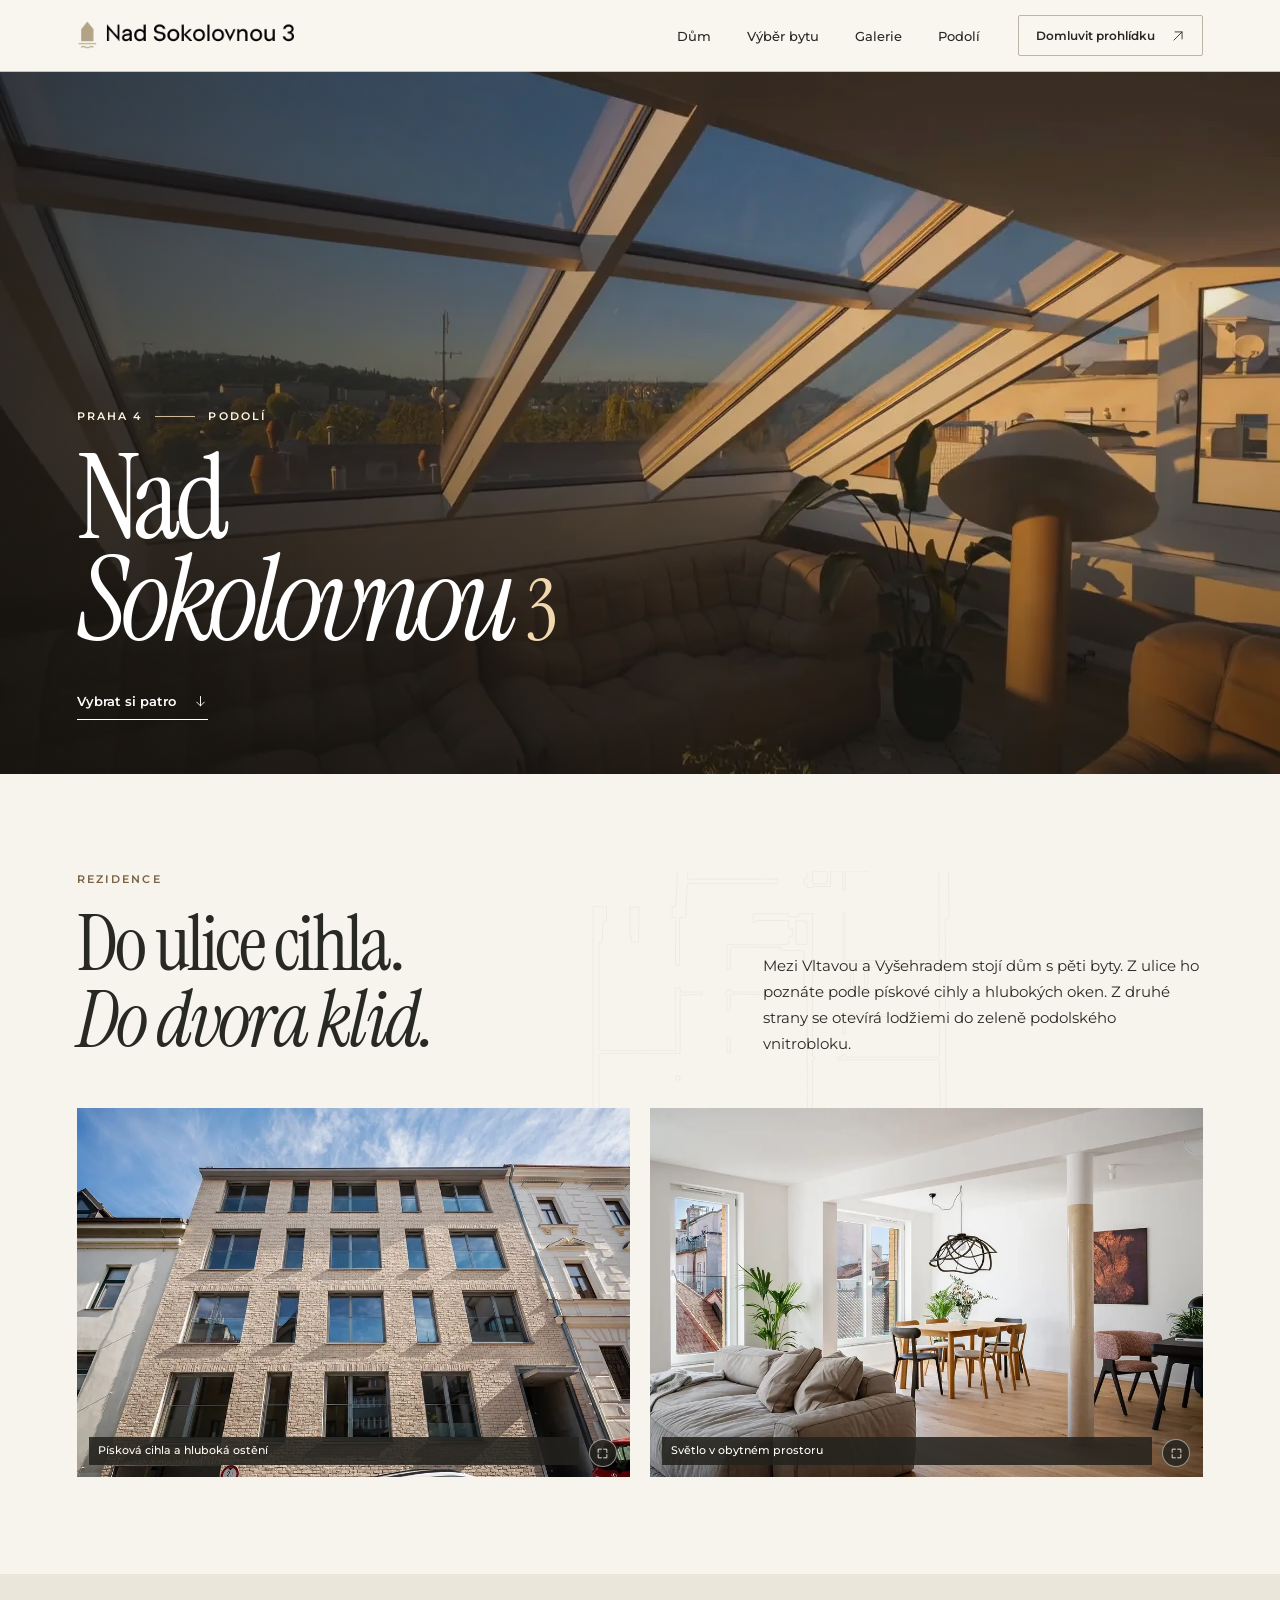
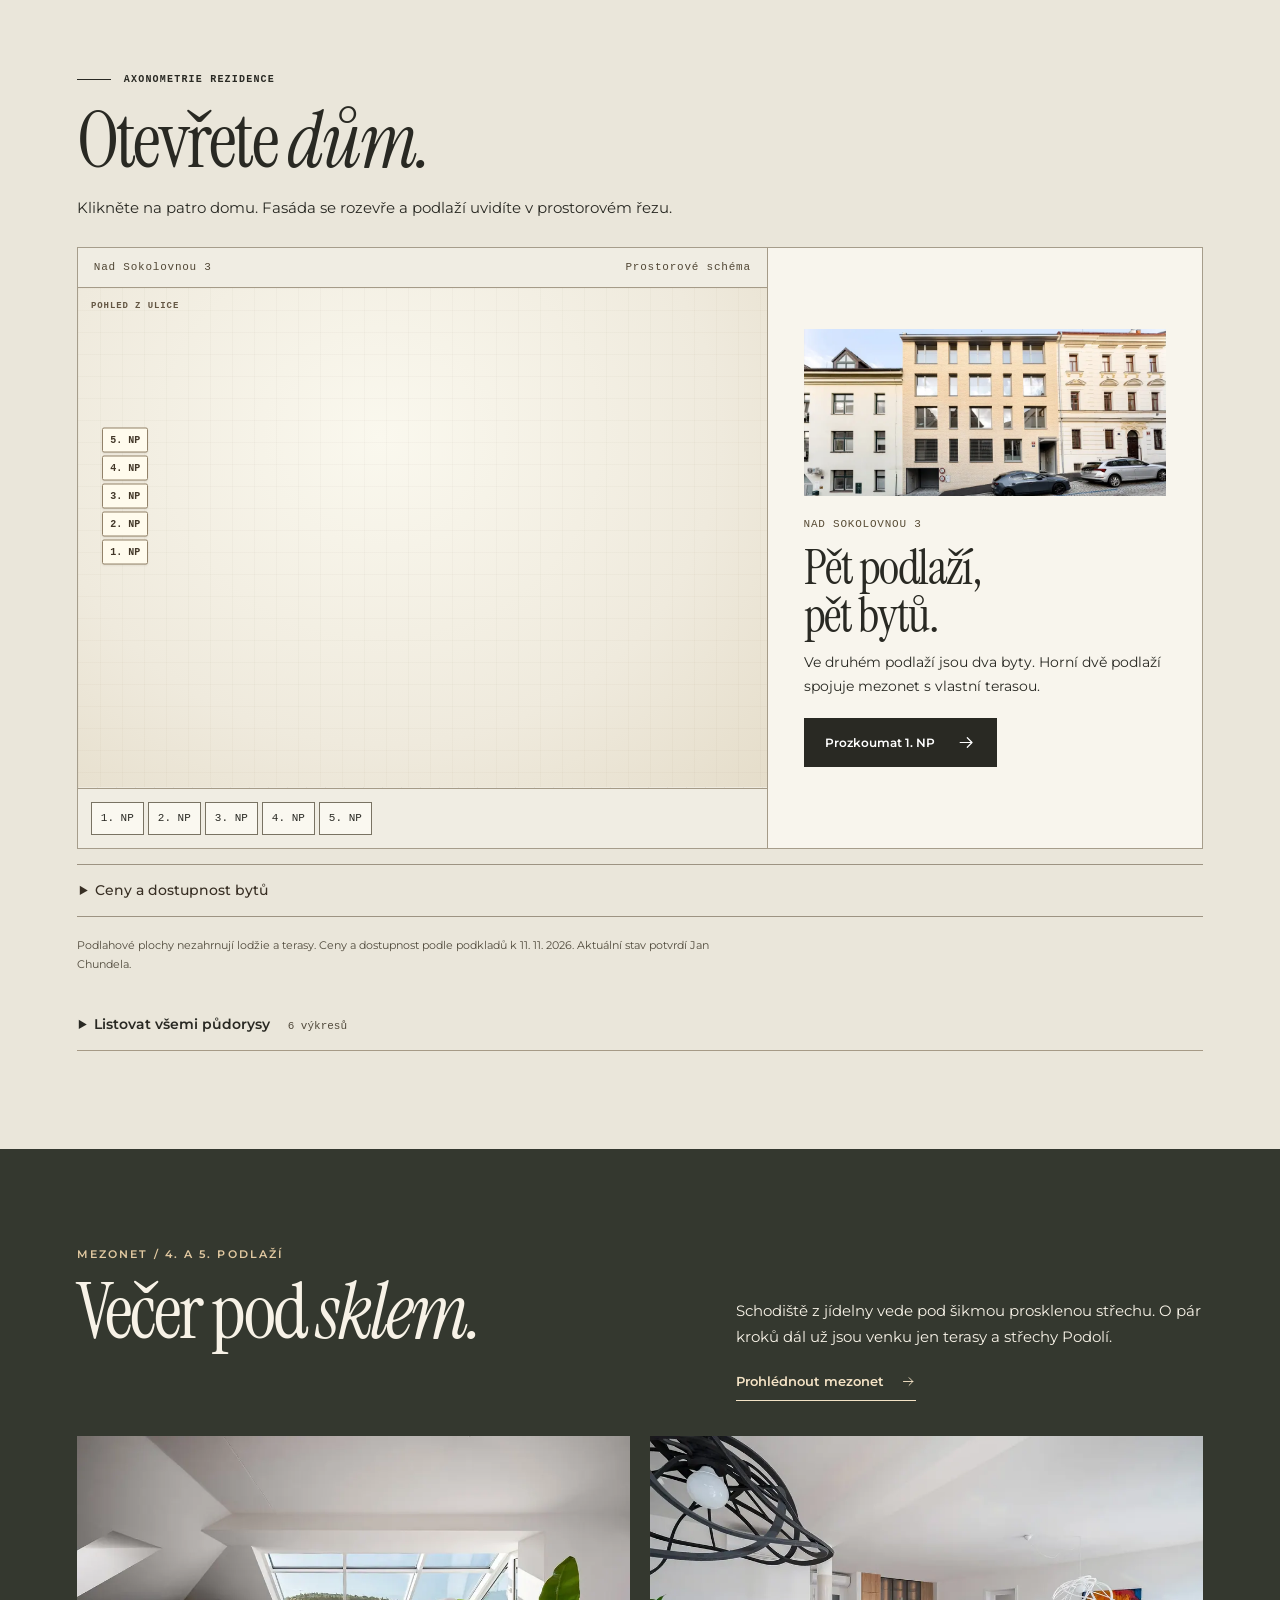
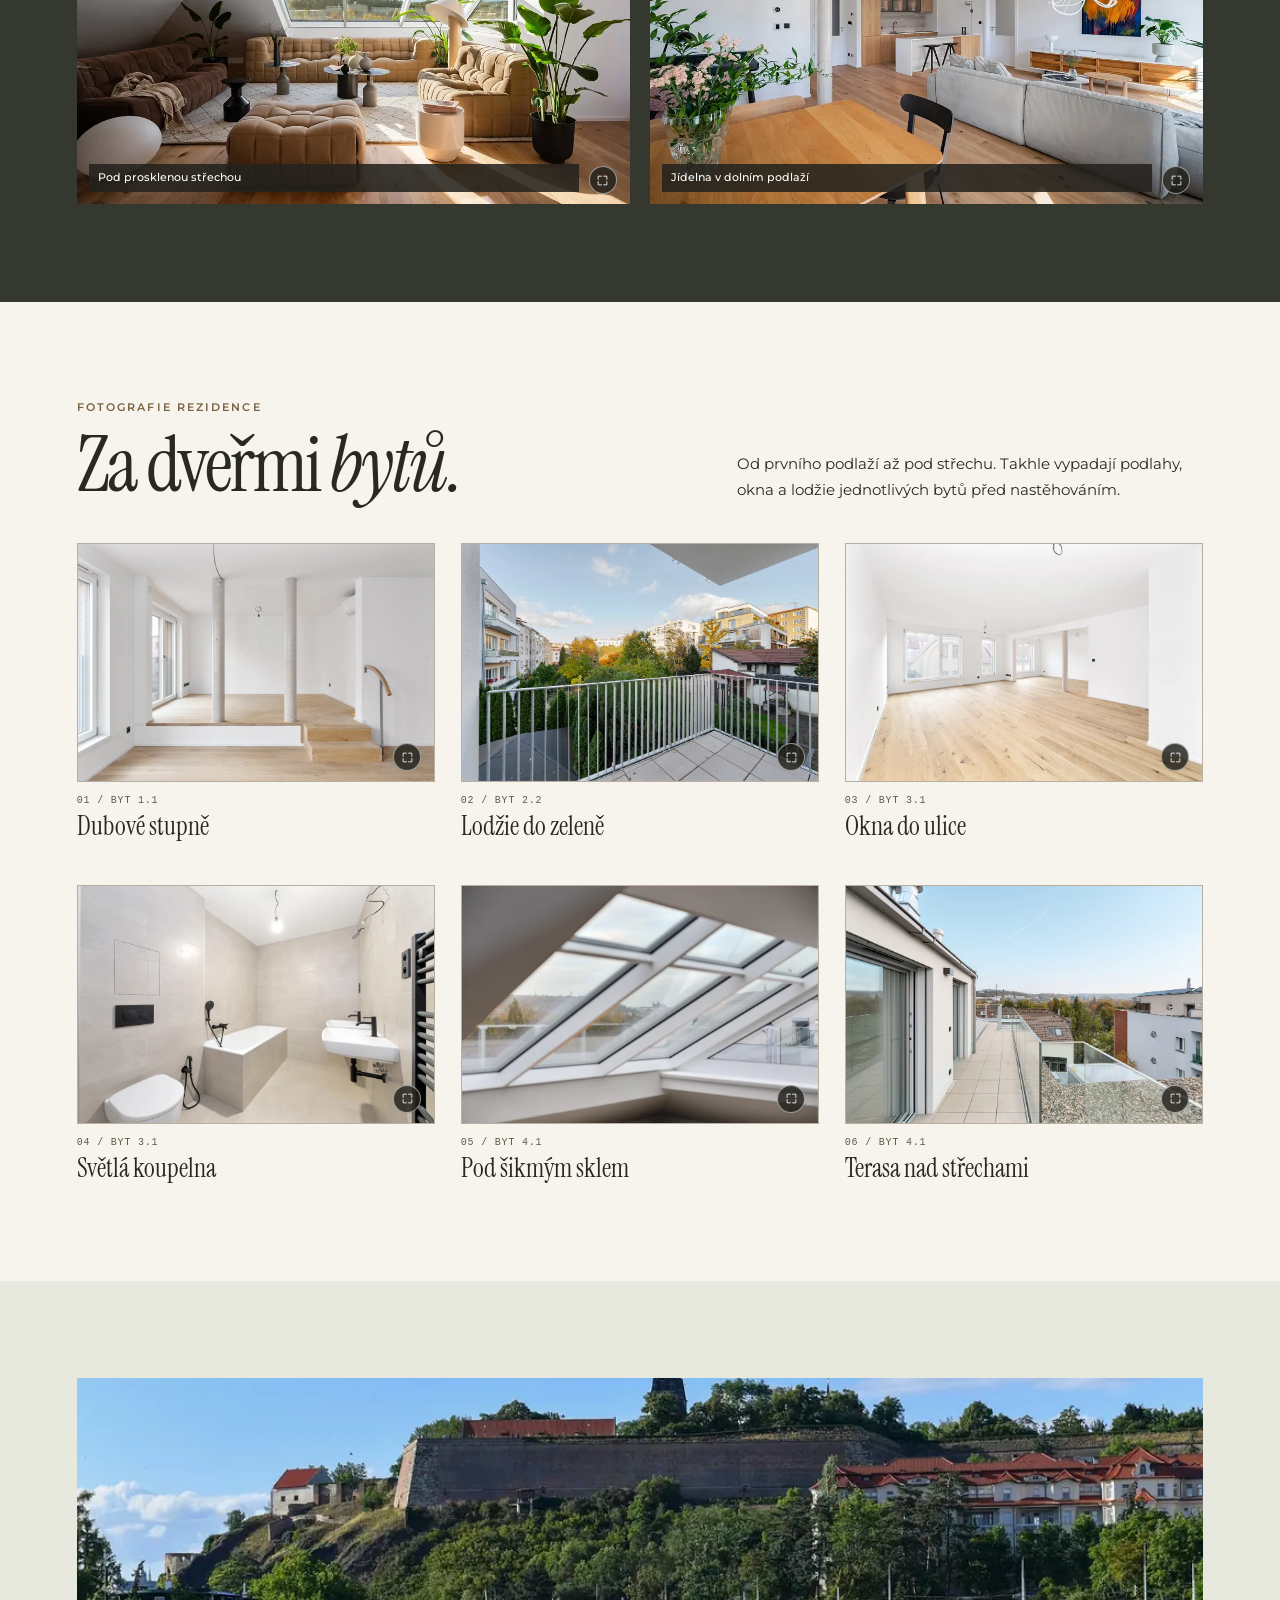
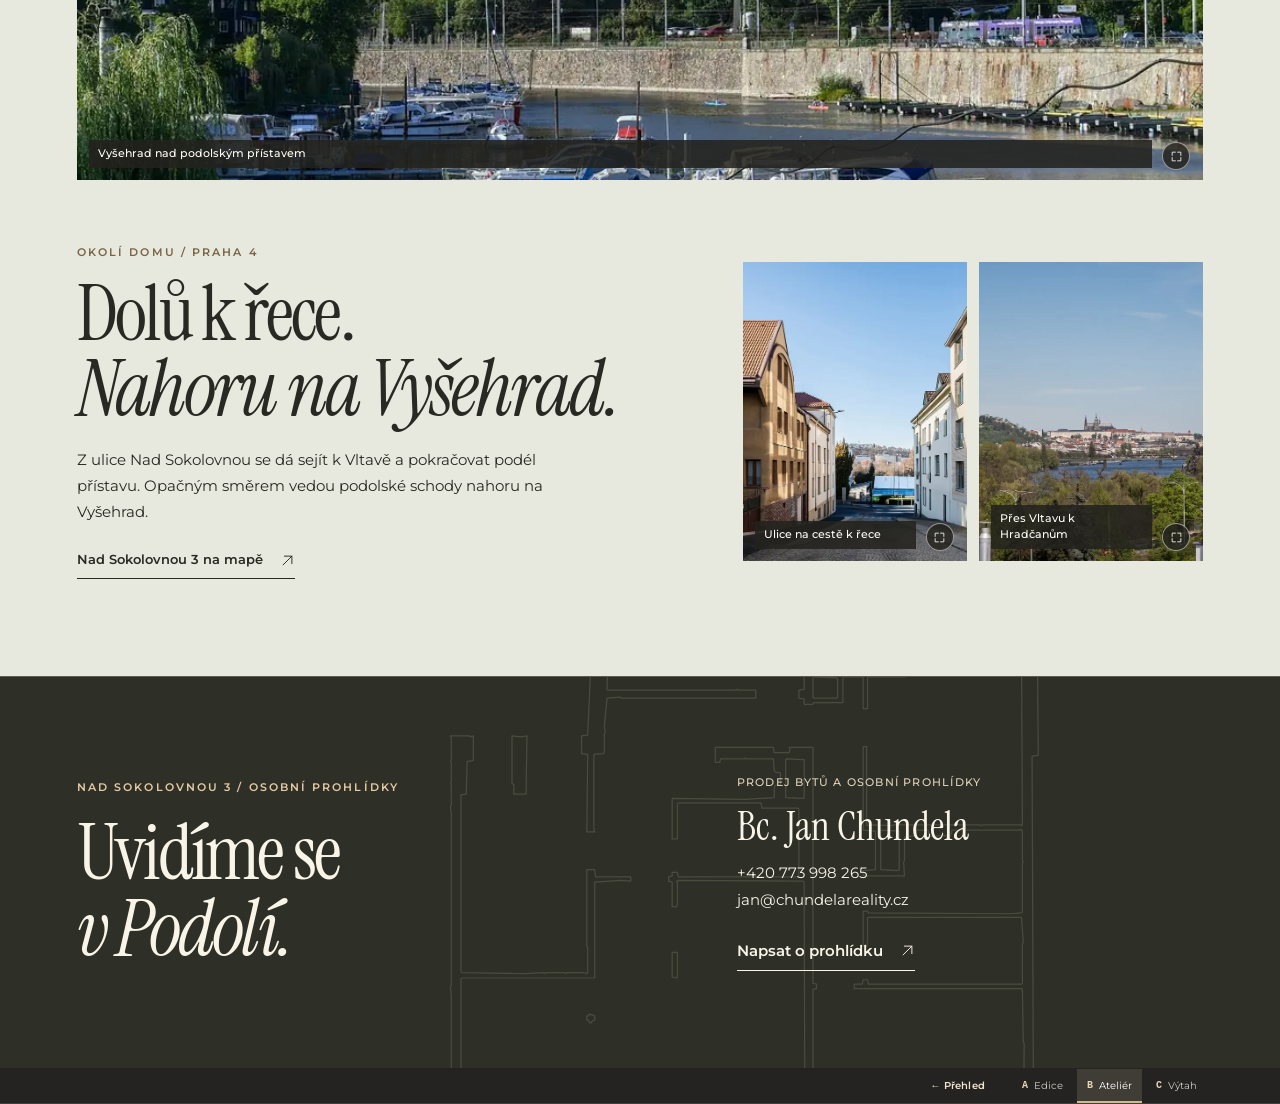
==== commit 2f7dbb6a: "Zveřejnit nový Ateliér rezidence Nad Sokolovnou 3" ====
--- a/atelier.html
+++ b/atelier.html
@@ -1,4 +1,35 @@
-<!DOCTYPE html><html lang="cs"><head><meta charset="utf-8"><meta name="viewport" content="width=device-width,initial-scale=1"><meta name="robots" content="noindex, nofollow"><meta name="theme-color" content="#302d2a"><meta name="description" content="Pět bytů v rezidenci Nad Sokolovnou 3, Praha 4 – Podolí. Půdorysy, podlahové plochy, ceny a osobní prohlídky s Janem Chundelou."><title>Nad Sokolovnou 3 — Ateliér · Chundela Reality</title><link rel="icon" href="assets/ch-mark.png"><link rel="stylesheet" href="assets/fonts.css"><link rel="stylesheet" href="style.ca2fc68836.css"><link rel="stylesheet" href="model.e422124b8e.css"><link rel="stylesheet" href="atelier.27f2a027ce.css"></head><body class="design-b"><a class="skip" href="#byty">Přejít na výběr bytu</a><aside class="concept-bar"><div class="concept-inner"><a class="back-overview" href="index.html" aria-label="Přehled všech tří návrhů">← Přehled</a><nav aria-label="Přepnout návrh"><a href="edice.html"><b>A</b> Edice</a><a href="atelier.html" aria-current="page"><b>B</b> Ateliér</a><a href="vytah.html"><b>C</b> Výtah</a></nav></div></aside><header class="head"><a class="brandlink" href="atelier.html" aria-label="Chundela Reality, začátek stránky"><span class="brand"><img class="brandmark" alt="" src="assets/ch-mark.png"><img class="brandname" alt="Jan Chundela reality" src="assets/ch-name.png"></span></a><nav class="mainnav" aria-label="Hlavní navigace" id="mainnav"><a href="#rezidence">Rezidence</a><a href="#byty">Byty</a><a href="#podoli">Lokalita</a></nav><a class="contactnav" href="#kontakt">Domluvit prohlídku <svg viewBox="0 0 24 24" fill="none" stroke="currentColor" stroke-width="1.5" stroke-linecap="round" stroke-linejoin="round" aria-hidden="true"><path d="M5 19 19 5M7 5h12v12"/></svg></a><button class="menubtn" aria-label="Otevřít navigaci" aria-expanded="false" aria-controls="mainnav"><svg viewBox="0 0 24 24" fill="none" stroke="currentColor" stroke-width="1.5" stroke-linecap="round" stroke-linejoin="round" aria-hidden="true"><path d="M3 8h18M3 16h18"/></svg></button></header><main class="b-main"><section class="b-intro" id="rezidence"><div class="b-itext"><div class="kicker"><i></i> Nad Sokolovnou 3 / Praha 4</div><h1>Pět bytů.<br><em>Jeden dům.</em></h1><p>Projděte si dům byt po bytu. Od dvoupokojové dispozice až po mezonet pod střechou.</p><a href="#byty" class="btn dark">Otevřít model domu <svg viewBox="0 0 24 24" fill="none" stroke="currentColor" stroke-width="1.5" stroke-linecap="round" stroke-linejoin="round" aria-hidden="true"><path d="M12 4v15m-6-6 6 6 6-6"/></svg></a></div><div class="plan-console"><div class="plot-label"><span>Půdorysy rezidence</span><span id="plan-seq">01 / 06</span></div><button class="plot" data-plan-open aria-label="Zvětšit půdorys bytu"><img src="assets/plan-1-1.webp" alt="Půdorys bytu 1.1"><i><svg viewBox="0 0 24 24" fill="none" stroke="currentColor" stroke-width="1.5" stroke-linecap="round" stroke-linejoin="round" aria-hidden="true"><path d="M4 10V4h6m4 0h6v6m0 4v6h-6m-4 0H4v-6"/></svg></i></button><div class="plot-tools"><div><small id="plan-floor">Byt 1.1 · 1. NP</small><strong id="plan-name">4+kk <span>/</span> 108 m²</strong></div><div><button class="circle" data-plan-prev aria-label="Předchozí půdorys"><svg viewBox="0 0 24 24" fill="none" stroke="currentColor" stroke-width="1.5" stroke-linecap="round" stroke-linejoin="round" aria-hidden="true"><path d="m15 5-7 7 7 7"/></svg></button><button class="circle" data-plan-next aria-label="Další půdorys"><svg viewBox="0 0 24 24" fill="none" stroke="currentColor" stroke-width="1.5" stroke-linecap="round" stroke-linejoin="round" aria-hidden="true"><path d="m9 5 7 7-7 7"/></svg></button></div></div></div></section>
-    <section id="byty" class="house-section section-wrap"><div class="kicker"><i></i> Axonometrie rezidence</div><h2>Otevřete <em>dům.</em></h2><p class="house-intro">Vyberte podlaží přímo na modelu. Dům se rozevře a pohled sestoupí přímo do vybraného patra.</p>
-    <div class="model-sheet"><div class="model-drawing"><div class="drawing-head"><span>Nad Sokolovnou 3</span><span>Prostorové schéma</span></div><div class="model-canvas"><div data-house-model></div></div><div class="model-actions"><div class="floor-strip" role="group" aria-label="Výběr podlaží"><button data-house="1" aria-pressed="false">1. NP</button><button data-house="2" aria-pressed="false">2. NP</button><button data-house="3" aria-pressed="false">3. NP</button><button data-house="4" aria-pressed="false">4. NP</button><button data-house="5" aria-pressed="false">5. NP</button></div><div class="model-replay-group"><button class="replay-house" hidden>Přehrát otevření</button><button class="fold-house" disabled>Složit dům</button></div></div></div>
-    <div class="model-plans" aria-label="Půdorysy vybraného podlaží"><div class="model-overview"><span class="drawing-label">List podlaží</span><h3>Pět podlaží,<br>pět bytů.</h3><p>Ve druhém podlaží jsou dva byty. Horní dvě podlaží spojuje mezonet s vlastní terasou.</p><button class="btn dark" data-house-first>Prozkoumat 1. NP <svg viewBox="0 0 24 24" fill="none" stroke="currentColor" stroke-width="1.5" stroke-linecap="round" stroke-linejoin="round" aria-hidden="true"><path d="M4 12h15m-6-6 6 6-6 6"/></svg></button></div><div class="model-result" hidden><span class="drawing-label" data-house-label></span><h3 data-house-title></h3><div class="floor-apartments" role="group" aria-label="Byty v podlaží"></div><button class="model-plan" data-floor-plan><img alt="" decoding="async"><span><svg viewBox="0 0 24 24" fill="none" stroke="currentColor" stroke-width="1.5" stroke-linecap="round" stroke-linejoin="round" aria-hidden="true"><path d="M4 10V4h6m4 0h6v6m0 4v6h-6m-4 0H4v-6"/></svg></span></button><p data-house-metrics></p><button class="btn dark" data-floor-detail>Půdorys a detail <svg viewBox="0 0 24 24" fill="none" stroke="currentColor" stroke-width="1.5" stroke-linecap="round" stroke-linejoin="round" aria-hidden="true"><path d="M5 19 19 5M7 5h12v12"/></svg></button></div></div></div><details class="price-sheet"><summary>Ceny a dostupnost bytů</summary><div class="price-options"><div class="filters" role="group" aria-label="Zobrazit byty"><button data-filter="all" aria-pressed="true">Všechny (5)</button><button data-filter="available" aria-pressed="false">Dostupné (4)</button></div></div><div class="price-rows"><button data-unit="1.1" data-sold="false"><span>Byt 1.1</span><b>4+kk</b><span>108 m²</span><strong>19 900 000 Kč</strong><svg viewBox="0 0 24 24" fill="none" stroke="currentColor" stroke-width="1.5" stroke-linecap="round" stroke-linejoin="round" aria-hidden="true"><path d="M5 19 19 5M7 5h12v12"/></svg></button><button data-unit="2.1" data-sold="true"><span>Byt 2.1</span><b>3+kk</b><span>85 m²</span><strong>Prodáno</strong><svg viewBox="0 0 24 24" fill="none" stroke="currentColor" stroke-width="1.5" stroke-linecap="round" stroke-linejoin="round" aria-hidden="true"><path d="M5 19 19 5M7 5h12v12"/></svg></button><button data-unit="2.2" data-sold="false"><span>Byt 2.2</span><b>2+kk</b><span>62 m²</span><strong>12 900 000 Kč</strong><svg viewBox="0 0 24 24" fill="none" stroke="currentColor" stroke-width="1.5" stroke-linecap="round" stroke-linejoin="round" aria-hidden="true"><path d="M5 19 19 5M7 5h12v12"/></svg></button><button data-unit="3.1" data-sold="false"><span>Byt 3.1</span><b>5+kk</b><span>153 m²</span><strong>29 900 000 Kč</strong><svg viewBox="0 0 24 24" fill="none" stroke="currentColor" stroke-width="1.5" stroke-linecap="round" stroke-linejoin="round" aria-hidden="true"><path d="M5 19 19 5M7 5h12v12"/></svg></button><button data-unit="4.1" data-sold="false"><span>Byt 4.1</span><b>6+kk</b><span>205 m²</span><strong>39 490 000 Kč</strong><svg viewBox="0 0 24 24" fill="none" stroke="currentColor" stroke-width="1.5" stroke-linecap="round" stroke-linejoin="round" aria-hidden="true"><path d="M5 19 19 5M7 5h12v12"/></svg></button></div></details><p class="inventory-note">Podlahové plochy nezahrnují lodžie a terasy. Ceny a dostupnost podle podkladů k 11. 11. 2026. Aktuální stav potvrdí Jan Chundela.</p></section><section class="material section-wrap"><div class="kicker"><i></i> Materiálový list</div><h2>Jak je dům postavený.</h2><div class="material-grid"><article><img class="" src="assets/fasada-podhled.webp" srcset="assets/fasada-podhled-640.webp 640w, assets/fasada-podhled-1024.webp 1024w, assets/fasada-podhled.webp 1538w" sizes="(max-width: 700px) 100vw, 55vw" alt="Cihlová fasáda rezidence z pohledu od chodníku" loading="lazy" decoding="async"><h3>Lícová cihla</h3><p>Průčelí s hlubokými ostěními doplňuje podolskou zástavbu ze třicátých let.</p></article><article><img class="" src="assets/ch-3-1-obyvaci.webp" srcset="assets/ch-3-1-obyvaci-640.webp 640w, assets/ch-3-1-obyvaci-1024.webp 1024w, assets/ch-3-1-obyvaci.webp 1680w" sizes="(max-width: 700px) 100vw, 55vw" alt="Obytný prostor třetího podlaží" loading="lazy" decoding="async"><h3>Dub a sklo</h3><p>Třívrstvé dubové podlahy Esco, dřevohliníková okna s trojsklem a venkovní žaluzie.</p></article><article><img class="" src="assets/ch-4-1-koupelna.webp" srcset="assets/ch-4-1-koupelna-640.webp 640w, assets/ch-4-1-koupelna-1024.webp 1024w, assets/ch-4-1-koupelna.webp 1680w" sizes="(max-width: 700px) 100vw, 55vw" alt="Koupelna s vanou a dvěma umyvadly" loading="lazy" decoding="async"><h3>Slonová kost</h3><p>Velkoformátové obklady, podlahové vytápění a topný žebřík v koupelnách.</p></article></div></section><section id="podoli" class="site-survey section-wrap"><div class="survey-photo"><img class="" src="assets/podoli-nadhled.webp" srcset="assets/podoli-nadhled-640.webp 640w, assets/podoli-nadhled-1024.webp 1024w, assets/podoli-nadhled.webp 1680w" sizes="(max-width: 700px) 100vw, 55vw" alt="Rezidence a okolní podolské bloky z výšky" loading="lazy" decoding="async"><span>Pohled na podolské bloky</span></div><div><div class="kicker"><i></i> Situace / Praha 4</div><h2>Dům v městském <em>bloku.</em></h2><dl><div><dt>Ulice</dt><dd>Nad Sokolovnou 3</dd></div><div><dt>Čtvrť</dt><dd>Podolí, Praha 4</dd></div><div><dt>Řeka</dt><dd>Vltava u Podolské vodárny</dd></div><div><dt>Pěší spojení</dt><dd>Podolské schody na Vyšehrad</dd></div></dl><a class="textlink" href="https://www.google.com/maps/search/?api=1&query=Nad+Sokolovnou+3%2C+Praha+4%2C+Podol%C3%AD" target="_blank" rel="noopener">Poloha domu <svg viewBox="0 0 24 24" fill="none" stroke="currentColor" stroke-width="1.5" stroke-linecap="round" stroke-linejoin="round" aria-hidden="true"><path d="M5 19 19 5M7 5h12v12"/></svg></a></div></section></main><footer id="kontakt" class="ending ending-b section-wrap"><div class="b-card-title"><span class="drawing-label">Kontaktní list / Rezidence</span><h2>Prohlídka domu.</h2><p>Domluvte si s Janem Chundelou návštěvu vybraného bytu.</p></div><div class="broker-card"><a href="https://www.chundelareality.cz/" target="_blank" rel="noopener" aria-label="Web Chundela Reality"><span class="brand"><img class="brandmark" alt="" src="assets/ch-mark.png"><img class="brandname" alt="Jan Chundela reality" src="assets/ch-name.png"></span></a><h3>Jan Chundela</h3><a href="tel:+420773998265">+420 773 998 265</a><a href="mailto:jan@chundelareality.cz?subject=Nad%20Sokolovnou%203%20%C2%B7%20Osobn%C3%AD%20prohl%C3%ADdka">jan@chundelareality.cz</a><a class="textlink" href="mailto:jan@chundelareality.cz?subject=Nad%20Sokolovnou%203%20%C2%B7%20Osobn%C3%AD%20prohl%C3%ADdka">Sjednat termín <svg viewBox="0 0 24 24" fill="none" stroke="currentColor" stroke-width="1.5" stroke-linecap="round" stroke-linejoin="round" aria-hidden="true"><path d="M5 19 19 5M7 5h12v12"/></svg></a></div></footer><dialog id="detail" aria-labelledby="dialog-title"><button class="dlg-close circle" aria-label="Zavřít"><svg viewBox="0 0 24 24" fill="none" stroke="currentColor" stroke-width="1.5" stroke-linecap="round" stroke-linejoin="round" aria-hidden="true"><path d="m5 5 14 14M19 5 5 19"/></svg></button><div id="dialog-content"></div></dialog><script id="data" type="application/json">{"units": [{"id": "1.1", "layout": "4+kk", "floor": "1. NP", "area": 108, "outdoor": "3 m²", "price": "19 900 000 Kč", "park": "1 stání za 950 000 Kč", "sold": false, "plan": "plan-1-1", "photos": ["ch-1-1-obyvaci", "ch-1-1-stupne", "ch-1-1-pokoj", "ch-1-1-koupelna", "ch-1-1-lodzie"], "image": "ch-1-1-obyvaci", "mail": "mailto:jan@chundelareality.cz?subject=Nad%20Sokolovnou%203%20%C2%B7%20Prohl%C3%ADdka%20bytu%201.1"}, {"id": "2.1", "layout": "3+kk", "floor": "2. NP", "area": 85, "outdoor": "3 m²", "price": "Prodáno", "park": "1 parkovací stání", "sold": true, "plan": "plan-2-1", "photos": [], "image": "byt-2-1", "mail": "mailto:jan@chundelareality.cz?subject=Nad%20Sokolovnou%203%20%C2%B7%20Prohl%C3%ADdka%20bytu%202.1"}, {"id": "2.2", "layout": "2+kk", "floor": "2. NP", "area": 62, "outdoor": "5 m²", "price": "12 900 000 Kč", "park": "1 stání v zakladači za 890 000 Kč", "sold": false, "plan": "plan-2-2", "photos": ["ch-2-2-obyvaci", "ch-2-2-loznice", "ch-2-2-koupelna", "ch-2-2-lodzie"], "image": "ch-2-2-obyvaci", "mail": "mailto:jan@chundelareality.cz?subject=Nad%20Sokolovnou%203%20%C2%B7%20Prohl%C3%ADdka%20bytu%202.2"}, {"id": "3.1", "layout": "5+kk", "floor": "3. NP", "area": 153, "outdoor": "6 m²", "price": "29 900 000 Kč", "park": "1 stání za 950 000 Kč", "sold": false, "plan": "plan-3-1", "photos": ["ch-3-1-obyvaci", "ch-3-1-pokoj", "ch-3-1-loznice", "ch-3-1-lodzie", "ch-3-1-koupelna", "ch-3-1-druha-lodzie"], "image": "ch-3-1-obyvaci", "mail": "mailto:jan@chundelareality.cz?subject=Nad%20Sokolovnou%203%20%C2%B7%20Prohl%C3%ADdka%20bytu%203.1"}, {"id": "4.1", "layout": "6+kk", "floor": "4.–5. NP", "area": 205, "outdoor": "10 + 6 m²", "price": "39 490 000 Kč", "park": "2 stání za 1 900 000 Kč", "sold": false, "plan": "plan-4-1", "photos": ["ch-4-1-podkrovi", "ch-4-1-dolni", "ch-4-1-schodiste", "ch-4-1-koupelna", "ch-4-1-terasa", "ch-4-1-okna"], "image": "ch-4-1-podkrovi", "mail": "mailto:jan@chundelareality.cz?subject=Nad%20Sokolovnou%203%20%C2%B7%20Prohl%C3%ADdka%20bytu%204.1"}], "floors": {"5": {"name": "Podolí<br><em>shora.</em>", "desc": "Horní úroveň mezonetu. Pod šikmým prosklením se otevírá výhled přes střechy až k Hradčanům.", "pic": "mezonet-svetlo", "label": "Horní úroveň mezonetu", "ids": ["4.1"]}, "4": {"name": "Dvě<br><em>úrovně.</em>", "desc": "Tady začíná mezonet 6+kk. Vnitřní schodiště propojuje obě nejvyšší podlaží domu.", "pic": "mezonet-dolni", "label": "Z galerie mezonetu 4.1", "ids": ["4.1"]}, "3": {"name": "Celé<br><em>podlaží.</em>", "desc": "Třetí podlaží patří jedinému bytu. Na 153 m² se rozkládá pět pokojů a k nim lodžie do dvora.", "pic": "byt-3-1", "label": "Z galerie bytu 3.1", "ids": ["3.1"]}, "2": {"name": "Dvoje<br><em>dveře.</em>", "desc": "Na jedné podestě se potkávají dva byty. Menší 2+kk doplňuje třípokojová dispozice.", "pic": "byt-2-2", "label": "Z galerie bytu 2.2", "ids": ["2.2", "2.1"]}, "1": {"name": "Blíž<br><em>k ulici.</em>", "desc": "První nadzemní podlaží. Za cihlovou fasádou najdete čtyřpokojový byt s lodžií.", "pic": "byt-1-1", "label": "Z galerie bytu 1.1", "ids": ["1.1"]}}, "pictures": {"fasada-podhled": "Cihlová fasáda rezidence z pohledu od chodníku", "fasada-ulice": "Průčelí rezidence mezi podolskými činžovními domy", "fasada-narozni-pohled": "Rezidence v řadě domů v ulici Nad Sokolovnou", "mezonet-dolni": "Jídelna a kuchyně z galerie mezonetu", "mezonet-svetlo": "Posezení pod prosklenou střechou mezonetu", "mezonet-prostor": "Obytný prostor pod šikmými okny", "stresni-terasa": "Terasa horního podlaží", "terasa-podoli": "Výhled z terasy na střechy Podolí", "hrad-vyhled": "Pohled přes Vltavu směrem k Hradčanům", "podoli-nadhled": "Rezidence a okolní podolské bloky z výšky", "interier-denni": "Obývací pokoj s jídelnou a velkými okny", "koupelna": "Koupelna s vanou a světlým obkladem", "vysehrad-pristav": "Vyšehrad nad přístavem na Vltavě", "vltava-nabrezi": "Chodník na podolském nábřeží podél Vltavy", "ulice-nad-sokolovnou": "Ulice Nad Sokolovnou v pohledu k řece", "ch-1-1-obyvaci": "Obytný prostor s okny do ulice", "ch-1-1-stupne": "Dřevěné stupně mezi částmi obytného prostoru", "ch-1-1-pokoj": "Pokoj se vstupem na lodžii", "ch-1-1-koupelna": "Koupelna se sprchou a světlým obkladem", "ch-1-1-lodzie": "Lodžie směrem do vnitrobloku", "ch-2-2-obyvaci": "Obývací pokoj s přípravou pro kuchyňský kout", "ch-2-2-loznice": "Ložnice se vstupem na lodžii", "ch-2-2-koupelna": "Koupelna s vanou a černou baterií", "ch-2-2-lodzie": "Lodžie s výhledem do zeleně", "ch-3-1-obyvaci": "Obytný prostor třetího podlaží", "ch-3-1-pokoj": "Pokoj s okny do ulice", "ch-3-1-loznice": "Pokoj se vstupem na lodžii", "ch-3-1-lodzie": "Z lodžie do podolského vnitrobloku", "ch-3-1-koupelna": "Vana a dvojumyvadlo v koupelně", "ch-3-1-druha-lodzie": "Pohled z druhé lodžie", "ch-4-1-podkrovi": "Horní úroveň mezonetu se střešním prosklením", "ch-4-1-dolni": "Obytný prostor v dolním podlaží mezonetu", "ch-4-1-schodiste": "Vnitřní schodiště mezi oběma podlažími", "ch-4-1-koupelna": "Koupelna s vanou a dvěma umyvadly", "ch-4-1-terasa": "Střešní terasa nad Podolím", "ch-4-1-okna": "Detail šikmého prosklení v horním podlaží", "ch-dum-pruceli": "Průčelí rezidence z protějšího chodníku", "ch-dum-hala": "Vstupní hala s poštovními schránkami", "ch-dum-garaz": "Vjezd do podzemní garáže s otočnou plošinou", "ch-dum-parkovani": "Pohled do garáže s parkovacím zakladačem", "ch-ulice-pruceli": "Ulicí podél cihlového průčelí", "ch-podoli-podzim": "Podzim nad řekou v Podolí"}, "buildingPhotos": ["ch-dum-pruceli", "ch-dum-hala", "ch-dum-garaz", "ch-dum-parkovani"], "widths": {"byt-1-1": 1600, "byt-2-1": 1600, "byt-2-2": 1600, "byt-3-1": 1600, "byt-4-1": 1600, "ch-1-1-koupelna": 1680, "ch-1-1-lodzie": 1680, "ch-1-1-obyvaci": 1680, "ch-1-1-pokoj": 1680, "ch-1-1-stupne": 1680, "ch-2-2-koupelna": 1680, "ch-2-2-lodzie": 1680, "ch-2-2-loznice": 1680, "ch-2-2-obyvaci": 1680, "ch-3-1-druha-lodzie": 1680, "ch-3-1-koupelna": 1680, "ch-3-1-lodzie": 1680, "ch-3-1-loznice": 1680, "ch-3-1-obyvaci": 1680, "ch-3-1-pokoj": 1680, "ch-4-1-dolni": 1680, "ch-4-1-koupelna": 1680, "ch-4-1-okna": 1680, "ch-4-1-podkrovi": 1680, "ch-4-1-schodiste": 1680, "ch-4-1-terasa": 1680, "ch-dum-garaz": 1680, "ch-dum-hala": 1680, "ch-dum-parkovani": 1680, "ch-dum-pruceli": 1680, "ch-podoli-podzim": 1680, "ch-ulice-pruceli": 1680, "fasada-podhled": 1538, "fasada-ulice": 1536, "hrad-vyhled": 1680, "interier-denni": 1679, "koupelna": 1679, "mezonet-dolni": 1600, "mezonet-prostor": 1679, "mezonet-svetlo": 1679, "podoli-nadhled": 1680, "stresni-terasa": 1680, "terasa-podoli": 1679, "ulice-nad-sokolovnou": 1679, "vltava-nabrezi": 1680, "vysehrad-pristav": 1680}}</script><script src="site.61757eb358.js" defer></script><script defer src="model.7d0143ae2c.js"></script><script defer src="atelier.b1f302f608.js"></script></body></html>+<!DOCTYPE html><html lang="cs"><head><meta charset="utf-8"><meta name="viewport" content="width=device-width,initial-scale=1"><meta name="robots" content="noindex, nofollow"><meta name="theme-color" content="#302d2a"><meta name="description" content="Pět bytů v rezidenci Nad Sokolovnou 3, Praha 4 – Podolí. Půdorysy, podlahové plochy, ceny a osobní prohlídky s Janem Chundelou."><title>Nad Sokolovnou 3 · Rezidence v Podolí</title><link rel="icon" href="assets/atelier/symbol.png"><link rel="stylesheet" href="assets/fonts.css"><link rel="stylesheet" href="style.ca2fc68836.css"><link rel="stylesheet" href="model.e422124b8e.css"><link rel="stylesheet" href="atelier.9737ea2a44.css"></head><body class="design-b"><a class="skip" href="#byty">Přejít na výběr bytu</a><header class="head atelier-head">
+      <a class="project-logo" href="#uvod" aria-label="Nad Sokolovnou 3, úvod"><img src="assets/atelier/znak-projektu.png" alt="Nad Sokolovnou 3"></a>
+      <nav class="mainnav" id="mainnav" aria-label="Hlavní navigace"><a href="#rezidence">Dům</a><a href="#byty">Výběr bytu</a><a href="#galerie">Galerie</a><a href="#podoli">Podolí</a></nav>
+      <a class="contactnav" href="#kontakt">Domluvit prohlídku <svg viewBox="0 0 24 24" fill="none" stroke="currentColor" stroke-width="1.5" stroke-linecap="round" stroke-linejoin="round" aria-hidden="true"><path d="M5 19 19 5M7 5h12v12"/></svg></a>
+      <button class="menubtn" aria-label="Otevřít navigaci" aria-expanded="false" aria-controls="mainnav"><svg viewBox="0 0 24 24" fill="none" stroke="currentColor" stroke-width="1.5" stroke-linecap="round" stroke-linejoin="round" aria-hidden="true"><path d="M3 8h18M3 16h18"/></svg></button>
+    </header><main><section class="film-cover" id="uvod" aria-labelledby="project-title">
+      <picture><source media="(max-width:700px)" srcset="assets/atelier/podoli-mobil.webp"><img src="assets/atelier/podoli-siroky.webp" alt="Večerní světlo v mezonetu pod prosklenou střechou" fetchpriority="high" width="1280" height="720"></picture>
+      <video data-film muted loop playsinline preload="none" aria-hidden="true"></video>
+      <div class="film-ink"><p class="b-eyebrow">Praha 4 <i></i> Podolí</p>
+        <h1 id="project-title">Nad<br><em>Sokolovnou</em> <span>3</span></h1>
+        <a class="film-link" href="#byty">Vybrat si patro <svg viewBox="0 0 24 24" fill="none" stroke="currentColor" stroke-width="1.5" stroke-linecap="round" stroke-linejoin="round" aria-hidden="true"><path d="M12 4v15m-6-6 6 6 6-6"/></svg></a></div>
+      <button class="film-toggle" data-film-toggle hidden aria-label="Přehrát film"><span class="film-glyph" aria-hidden="true"></span><span data-film-label>Přehrát film</span></button>
+    </section><section id="rezidence" class="residence-section b-pad">
+      <div class="b-heading blueprint"><p class="b-eyebrow">Rezidence</p><h2>Do ulice cihla.<br><em>Do dvora klid.</em></h2>
+        <p class="b-prose">Mezi Vltavou a Vyšehradem stojí dům s pěti byty. Z ulice ho poznáte podle pískové cihly a hlubokých oken. Z druhé strany se otevírá lodžiemi do zeleně podolského vnitrobloku.</p></div>
+      <div class="residence-pair"><button class="imgbtn " data-gallery="fasada-podhled" aria-label="Zvětšit snímek — Písková cihla a hluboká ostění"><img class="" src="assets/fasada-podhled.webp" srcset="assets/fasada-podhled-640.webp 640w, assets/fasada-podhled-1024.webp 1024w, assets/fasada-podhled.webp 1538w" sizes="(max-width: 700px) 100vw, 55vw" alt="Cihlová fasáda rezidence z pohledu od chodníku" loading="lazy" decoding="async"><span class="image-caption">Písková cihla a hluboká ostění</span><i class="zoombadge"><svg viewBox="0 0 24 24" fill="none" stroke="currentColor" stroke-width="1.5" stroke-linecap="round" stroke-linejoin="round" aria-hidden="true"><path d="M4 10V4h6m4 0h6v6m0 4v6h-6m-4 0H4v-6"/></svg></i></button><button class="imgbtn " data-gallery="interier-denni" aria-label="Zvětšit snímek — Světlo v obytném prostoru"><img class="" src="assets/interier-denni.webp" srcset="assets/interier-denni-640.webp 640w, assets/interier-denni-1024.webp 1024w, assets/interier-denni.webp 1679w" sizes="(max-width: 700px) 100vw, 55vw" alt="Obývací pokoj s jídelnou a velkými okny" loading="lazy" decoding="async"><span class="image-caption">Světlo v obytném prostoru</span><i class="zoombadge"><svg viewBox="0 0 24 24" fill="none" stroke="currentColor" stroke-width="1.5" stroke-linecap="round" stroke-linejoin="round" aria-hidden="true"><path d="M4 10V4h6m4 0h6v6m0 4v6h-6m-4 0H4v-6"/></svg></i></button></div>
+    </section><section id="byty" class="house-section section-wrap"><div class="kicker"><i></i> Axonometrie rezidence</div><h2>Otevřete <em>dům.</em></h2><p class="house-intro">Klikněte na patro domu. Fasáda se rozevře a podlaží uvidíte v prostorovém řezu.</p>
+    <div class="model-sheet"><div class="model-drawing"><div class="drawing-head"><span>Nad Sokolovnou 3</span><span>Prostorové schéma</span></div><div class="model-canvas"><div data-house-model></div></div><div class="model-actions"><div class="floor-strip" role="group" aria-label="Výběr podlaží"><button disabled data-house="1" aria-pressed="false">1. NP</button><button disabled data-house="2" aria-pressed="false">2. NP</button><button disabled data-house="3" aria-pressed="false">3. NP</button><button disabled data-house="4" aria-pressed="false">4. NP</button><button disabled data-house="5" aria-pressed="false">5. NP</button></div><button class="fold-house" hidden>Zpět na celý dům</button></div></div>
+    <div class="model-plans" aria-label="Půdorysy vybraného podlaží"><div class="model-overview"><img class="model-cover-photo" src="assets/ch-dum-pruceli.webp" srcset="assets/ch-dum-pruceli-640.webp 640w, assets/ch-dum-pruceli-1024.webp 1024w, assets/ch-dum-pruceli.webp 1680w" sizes="(max-width: 700px) 100vw, 55vw" alt="Průčelí rezidence z protějšího chodníku" loading="lazy" decoding="async"><span class="drawing-label">Nad Sokolovnou 3</span><h3>Pět podlaží,<br>pět bytů.</h3><p>Ve druhém podlaží jsou dva byty. Horní dvě podlaží spojuje mezonet s vlastní terasou.</p><button class="btn dark" disabled data-house-first>Prozkoumat 1. NP <svg viewBox="0 0 24 24" fill="none" stroke="currentColor" stroke-width="1.5" stroke-linecap="round" stroke-linejoin="round" aria-hidden="true"><path d="M4 12h15m-6-6 6 6-6 6"/></svg></button></div><div class="model-result" hidden><span class="drawing-label" data-house-label></span><h3 data-house-title></h3><div class="floor-apartments" role="group" aria-label="Byty v podlaží"></div><button class="model-plan" data-floor-plan><img alt="" decoding="async"><span><svg viewBox="0 0 24 24" fill="none" stroke="currentColor" stroke-width="1.5" stroke-linecap="round" stroke-linejoin="round" aria-hidden="true"><path d="M4 10V4h6m4 0h6v6m0 4v6h-6m-4 0H4v-6"/></svg></span></button><p data-house-metrics></p><button class="btn dark" data-floor-detail>Půdorys a detail <svg viewBox="0 0 24 24" fill="none" stroke="currentColor" stroke-width="1.5" stroke-linecap="round" stroke-linejoin="round" aria-hidden="true"><path d="M5 19 19 5M7 5h12v12"/></svg></button><button class="unit-photo-link" data-floor-photos hidden></button></div></div></div><details class="price-sheet"><summary>Ceny a dostupnost bytů</summary><div class="price-options"><div class="filters" role="group" aria-label="Zobrazit byty"><button data-filter="all" aria-pressed="true">Všechny (5)</button><button data-filter="available" aria-pressed="false">Dostupné (4)</button></div></div><div class="price-rows"><button data-unit="1.1" data-sold="false"><span>Byt 1.1</span><b>4+kk</b><span>108 m²</span><strong>19 900 000 Kč</strong><svg viewBox="0 0 24 24" fill="none" stroke="currentColor" stroke-width="1.5" stroke-linecap="round" stroke-linejoin="round" aria-hidden="true"><path d="M5 19 19 5M7 5h12v12"/></svg></button><button data-unit="2.1" data-sold="true"><span>Byt 2.1</span><b>3+kk</b><span>85 m²</span><strong>Prodáno</strong><svg viewBox="0 0 24 24" fill="none" stroke="currentColor" stroke-width="1.5" stroke-linecap="round" stroke-linejoin="round" aria-hidden="true"><path d="M5 19 19 5M7 5h12v12"/></svg></button><button data-unit="2.2" data-sold="false"><span>Byt 2.2</span><b>2+kk</b><span>62 m²</span><strong>12 900 000 Kč</strong><svg viewBox="0 0 24 24" fill="none" stroke="currentColor" stroke-width="1.5" stroke-linecap="round" stroke-linejoin="round" aria-hidden="true"><path d="M5 19 19 5M7 5h12v12"/></svg></button><button data-unit="3.1" data-sold="false"><span>Byt 3.1</span><b>5+kk</b><span>153 m²</span><strong>29 900 000 Kč</strong><svg viewBox="0 0 24 24" fill="none" stroke="currentColor" stroke-width="1.5" stroke-linecap="round" stroke-linejoin="round" aria-hidden="true"><path d="M5 19 19 5M7 5h12v12"/></svg></button><button data-unit="4.1" data-sold="false"><span>Byt 4.1</span><b>6+kk</b><span>205 m²</span><strong>39 490 000 Kč</strong><svg viewBox="0 0 24 24" fill="none" stroke="currentColor" stroke-width="1.5" stroke-linecap="round" stroke-linejoin="round" aria-hidden="true"><path d="M5 19 19 5M7 5h12v12"/></svg></button></div></details><p class="inventory-note">Podlahové plochy nezahrnují lodžie a terasy. Ceny a dostupnost podle podkladů k 11. 11. 2026. Aktuální stav potvrdí Jan Chundela.</p><details class="sheets-archive"><summary>Listovat všemi půdorysy <span>6 výkresů</span></summary>
+      <div class="sheets-body"><div><p class="b-eyebrow">Výkresy rezidence</p><h3>Byt po <em>bytu.</em></h3><p>Obě úrovně mezonetu mají vlastní výkres. Každý půdorys si můžete zvětšit.</p></div>
+      <div class="plan-console"><div class="plot-label"><span>Půdorys</span><span id="plan-seq">01 / 06</span></div>
+      <button class="plot" data-plan-open aria-label="Zvětšit vybraný půdorys"><img src="assets/plan-1-1.webp" loading="lazy" alt="Půdorys bytu 1.1"><i><svg viewBox="0 0 24 24" fill="none" stroke="currentColor" stroke-width="1.5" stroke-linecap="round" stroke-linejoin="round" aria-hidden="true"><path d="M4 10V4h6m4 0h6v6m0 4v6h-6m-4 0H4v-6"/></svg></i></button>
+      <div class="plot-tools"><div><small id="plan-floor">Byt 1.1 · 1. NP</small><strong id="plan-name">4+kk <span>/</span> 108 m²</strong></div><div><button class="circle" data-plan-prev aria-label="Předchozí půdorys"><svg viewBox="0 0 24 24" fill="none" stroke="currentColor" stroke-width="1.5" stroke-linecap="round" stroke-linejoin="round" aria-hidden="true"><path d="m15 5-7 7 7 7"/></svg></button><button class="circle" data-plan-next aria-label="Další půdorys"><svg viewBox="0 0 24 24" fill="none" stroke="currentColor" stroke-width="1.5" stroke-linecap="round" stroke-linejoin="round" aria-hidden="true"><path d="m9 5 7 7-7 7"/></svg></button></div></div></div></div></details></section><section class="penthouse b-pad"><div class="penthouse-story"><p class="b-eyebrow">Mezonet / 4. a 5. podlaží</p>
+      <h2>Večer pod <em>sklem.</em></h2><p class="b-prose">Schodiště z jídelny vede pod šikmou prosklenou střechu. O pár kroků dál už jsou venku jen terasy a střechy Podolí.</p>
+      <button class="b-text-link" data-unit="4.1">Prohlédnout mezonet <svg viewBox="0 0 24 24" fill="none" stroke="currentColor" stroke-width="1.5" stroke-linecap="round" stroke-linejoin="round" aria-hidden="true"><path d="M4 12h15m-6-6 6 6-6 6"/></svg></button></div>
+      <div class="penthouse-pair"><button class="imgbtn " data-gallery="mezonet-svetlo" aria-label="Zvětšit snímek — Pod prosklenou střechou"><img class="" src="assets/mezonet-svetlo.webp" srcset="assets/mezonet-svetlo-640.webp 640w, assets/mezonet-svetlo-1024.webp 1024w, assets/mezonet-svetlo.webp 1679w" sizes="(max-width: 700px) 100vw, 55vw" alt="Posezení pod prosklenou střechou mezonetu" loading="lazy" decoding="async"><span class="image-caption">Pod prosklenou střechou</span><i class="zoombadge"><svg viewBox="0 0 24 24" fill="none" stroke="currentColor" stroke-width="1.5" stroke-linecap="round" stroke-linejoin="round" aria-hidden="true"><path d="M4 10V4h6m4 0h6v6m0 4v6h-6m-4 0H4v-6"/></svg></i></button><button class="imgbtn " data-gallery="mezonet-dolni" aria-label="Zvětšit snímek — Jídelna v dolním podlaží"><img class="" src="assets/mezonet-dolni.webp" srcset="assets/mezonet-dolni-640.webp 640w, assets/mezonet-dolni-1024.webp 1024w, assets/mezonet-dolni.webp 1600w" sizes="(max-width: 700px) 100vw, 55vw" alt="Jídelna a kuchyně z galerie mezonetu" loading="lazy" decoding="async"><span class="image-caption">Jídelna v dolním podlaží</span><i class="zoombadge"><svg viewBox="0 0 24 24" fill="none" stroke="currentColor" stroke-width="1.5" stroke-linecap="round" stroke-linejoin="round" aria-hidden="true"><path d="M4 10V4h6m4 0h6v6m0 4v6h-6m-4 0H4v-6"/></svg></i></button></div></section><section id="galerie" class="b-gallery b-pad"><div class="b-gallery-head"><p class="b-eyebrow">Fotografie rezidence</p><h2>Za dveřmi <em>bytů.</em></h2>
+      <p class="b-prose">Od prvního podlaží až pod střechu. Takhle vypadají podlahy, okna a lodžie jednotlivých bytů před nastěhováním.</p></div>
+      <div class="b-photo-grid"><figure><button class="imgbtn " data-gallery="ch-1-1-stupne" aria-label="Zvětšit snímek — Dubové stupně"><img class="" src="assets/ch-1-1-stupne.webp" srcset="assets/ch-1-1-stupne-640.webp 640w, assets/ch-1-1-stupne-1024.webp 1024w, assets/ch-1-1-stupne.webp 1680w" sizes="(max-width: 700px) 100vw, 55vw" alt="Dřevěné stupně mezi částmi obytného prostoru" loading="lazy" decoding="async"><span class="image-caption">Dubové stupně</span><i class="zoombadge"><svg viewBox="0 0 24 24" fill="none" stroke="currentColor" stroke-width="1.5" stroke-linecap="round" stroke-linejoin="round" aria-hidden="true"><path d="M4 10V4h6m4 0h6v6m0 4v6h-6m-4 0H4v-6"/></svg></i></button><figcaption><small>01 / Byt 1.1</small><span>Dubové stupně</span></figcaption></figure><figure><button class="imgbtn " data-gallery="ch-2-2-lodzie" aria-label="Zvětšit snímek — Lodžie do zeleně"><img class="" src="assets/ch-2-2-lodzie.webp" srcset="assets/ch-2-2-lodzie-640.webp 640w, assets/ch-2-2-lodzie-1024.webp 1024w, assets/ch-2-2-lodzie.webp 1680w" sizes="(max-width: 700px) 100vw, 55vw" alt="Lodžie s výhledem do zeleně" loading="lazy" decoding="async"><span class="image-caption">Lodžie do zeleně</span><i class="zoombadge"><svg viewBox="0 0 24 24" fill="none" stroke="currentColor" stroke-width="1.5" stroke-linecap="round" stroke-linejoin="round" aria-hidden="true"><path d="M4 10V4h6m4 0h6v6m0 4v6h-6m-4 0H4v-6"/></svg></i></button><figcaption><small>02 / Byt 2.2</small><span>Lodžie do zeleně</span></figcaption></figure><figure><button class="imgbtn " data-gallery="ch-3-1-obyvaci" aria-label="Zvětšit snímek — Okna do ulice"><img class="" src="assets/ch-3-1-obyvaci.webp" srcset="assets/ch-3-1-obyvaci-640.webp 640w, assets/ch-3-1-obyvaci-1024.webp 1024w, assets/ch-3-1-obyvaci.webp 1680w" sizes="(max-width: 700px) 100vw, 55vw" alt="Obytný prostor třetího podlaží" loading="lazy" decoding="async"><span class="image-caption">Okna do ulice</span><i class="zoombadge"><svg viewBox="0 0 24 24" fill="none" stroke="currentColor" stroke-width="1.5" stroke-linecap="round" stroke-linejoin="round" aria-hidden="true"><path d="M4 10V4h6m4 0h6v6m0 4v6h-6m-4 0H4v-6"/></svg></i></button><figcaption><small>03 / Byt 3.1</small><span>Okna do ulice</span></figcaption></figure><figure><button class="imgbtn " data-gallery="ch-3-1-koupelna" aria-label="Zvětšit snímek — Světlá koupelna"><img class="" src="assets/ch-3-1-koupelna.webp" srcset="assets/ch-3-1-koupelna-640.webp 640w, assets/ch-3-1-koupelna-1024.webp 1024w, assets/ch-3-1-koupelna.webp 1680w" sizes="(max-width: 700px) 100vw, 55vw" alt="Vana a dvojumyvadlo v koupelně" loading="lazy" decoding="async"><span class="image-caption">Světlá koupelna</span><i class="zoombadge"><svg viewBox="0 0 24 24" fill="none" stroke="currentColor" stroke-width="1.5" stroke-linecap="round" stroke-linejoin="round" aria-hidden="true"><path d="M4 10V4h6m4 0h6v6m0 4v6h-6m-4 0H4v-6"/></svg></i></button><figcaption><small>04 / Byt 3.1</small><span>Světlá koupelna</span></figcaption></figure><figure><button class="imgbtn " data-gallery="ch-4-1-okna" aria-label="Zvětšit snímek — Pod šikmým sklem"><img class="" src="assets/ch-4-1-okna.webp" srcset="assets/ch-4-1-okna-640.webp 640w, assets/ch-4-1-okna-1024.webp 1024w, assets/ch-4-1-okna.webp 1680w" sizes="(max-width: 700px) 100vw, 55vw" alt="Detail šikmého prosklení v horním podlaží" loading="lazy" decoding="async"><span class="image-caption">Pod šikmým sklem</span><i class="zoombadge"><svg viewBox="0 0 24 24" fill="none" stroke="currentColor" stroke-width="1.5" stroke-linecap="round" stroke-linejoin="round" aria-hidden="true"><path d="M4 10V4h6m4 0h6v6m0 4v6h-6m-4 0H4v-6"/></svg></i></button><figcaption><small>05 / Byt 4.1</small><span>Pod šikmým sklem</span></figcaption></figure><figure><button class="imgbtn " data-gallery="ch-4-1-terasa" aria-label="Zvětšit snímek — Terasa nad střechami"><img class="" src="assets/ch-4-1-terasa.webp" srcset="assets/ch-4-1-terasa-640.webp 640w, assets/ch-4-1-terasa-1024.webp 1024w, assets/ch-4-1-terasa.webp 1680w" sizes="(max-width: 700px) 100vw, 55vw" alt="Střešní terasa nad Podolím" loading="lazy" decoding="async"><span class="image-caption">Terasa nad střechami</span><i class="zoombadge"><svg viewBox="0 0 24 24" fill="none" stroke="currentColor" stroke-width="1.5" stroke-linecap="round" stroke-linejoin="round" aria-hidden="true"><path d="M4 10V4h6m4 0h6v6m0 4v6h-6m-4 0H4v-6"/></svg></i></button><figcaption><small>06 / Byt 4.1</small><span>Terasa nad střechami</span></figcaption></figure></div></section><section id="podoli" class="riverside b-pad"><div class="river-hero"><button class="imgbtn " data-gallery="vysehrad-pristav" aria-label="Zvětšit snímek — Vyšehrad nad podolským přístavem"><img class="" src="assets/vysehrad-pristav.webp" srcset="assets/vysehrad-pristav-640.webp 640w, assets/vysehrad-pristav-1024.webp 1024w, assets/vysehrad-pristav.webp 1680w" sizes="(max-width: 700px) 100vw, 55vw" alt="Vyšehrad nad přístavem na Vltavě" loading="lazy" decoding="async"><span class="image-caption">Vyšehrad nad podolským přístavem</span><i class="zoombadge"><svg viewBox="0 0 24 24" fill="none" stroke="currentColor" stroke-width="1.5" stroke-linecap="round" stroke-linejoin="round" aria-hidden="true"><path d="M4 10V4h6m4 0h6v6m0 4v6h-6m-4 0H4v-6"/></svg></i></button></div>
+      <div class="river-layout"><div><p class="b-eyebrow">Okolí domu / Praha 4</p><h2>Dolů k řece.<br><em>Nahoru na Vyšehrad.</em></h2>
+      <p class="b-prose">Z ulice Nad Sokolovnou se dá sejít k Vltavě a pokračovat podél přístavu. Opačným směrem vedou podolské schody nahoru na Vyšehrad.</p>
+      <a class="b-text-link" href="https://www.google.com/maps/search/?api=1&query=Nad+Sokolovnou+3%2C+Praha+4%2C+Podol%C3%AD" target="_blank" rel="noopener">Nad Sokolovnou 3 na mapě <svg viewBox="0 0 24 24" fill="none" stroke="currentColor" stroke-width="1.5" stroke-linecap="round" stroke-linejoin="round" aria-hidden="true"><path d="M5 19 19 5M7 5h12v12"/></svg></a></div>
+      <div class="river-small"><button class="imgbtn " data-gallery="ulice-nad-sokolovnou" aria-label="Zvětšit snímek — Ulice na cestě k řece"><img class="" src="assets/ulice-nad-sokolovnou.webp" srcset="assets/ulice-nad-sokolovnou-640.webp 640w, assets/ulice-nad-sokolovnou-1024.webp 1024w, assets/ulice-nad-sokolovnou.webp 1679w" sizes="(max-width: 700px) 100vw, 55vw" alt="Ulice Nad Sokolovnou v pohledu k řece" loading="lazy" decoding="async"><span class="image-caption">Ulice na cestě k řece</span><i class="zoombadge"><svg viewBox="0 0 24 24" fill="none" stroke="currentColor" stroke-width="1.5" stroke-linecap="round" stroke-linejoin="round" aria-hidden="true"><path d="M4 10V4h6m4 0h6v6m0 4v6h-6m-4 0H4v-6"/></svg></i></button><button class="imgbtn " data-gallery="hrad-vyhled" aria-label="Zvětšit snímek — Přes Vltavu k Hradčanům"><img class="" src="assets/hrad-vyhled.webp" srcset="assets/hrad-vyhled-640.webp 640w, assets/hrad-vyhled-1024.webp 1024w, assets/hrad-vyhled.webp 1680w" sizes="(max-width: 700px) 100vw, 55vw" alt="Pohled přes Vltavu směrem k Hradčanům" loading="lazy" decoding="async"><span class="image-caption">Přes Vltavu k Hradčanům</span><i class="zoombadge"><svg viewBox="0 0 24 24" fill="none" stroke="currentColor" stroke-width="1.5" stroke-linecap="round" stroke-linejoin="round" aria-hidden="true"><path d="M4 10V4h6m4 0h6v6m0 4v6h-6m-4 0H4v-6"/></svg></i></button></div></div></section></main><footer id="kontakt" class="project-contact b-pad blueprint">
+      <div><p class="b-eyebrow">Nad Sokolovnou 3 / Osobní prohlídky</p><h2>Uvidíme se<br><em>v Podolí.</em></h2></div>
+      <address><span>Prodej bytů a osobní prohlídky</span><strong>Bc. Jan Chundela</strong><a href="tel:+420773998265">+420 773 998 265</a><a href="mailto:jan@chundelareality.cz?subject=Nad%20Sokolovnou%203%20%C2%B7%20Osobn%C3%AD%20prohl%C3%ADdka">jan@chundelareality.cz</a>
+      <a class="b-text-link" href="mailto:jan@chundelareality.cz?subject=Nad%20Sokolovnou%203%20%C2%B7%20Osobn%C3%AD%20prohl%C3%ADdka">Napsat o prohlídku <svg viewBox="0 0 24 24" fill="none" stroke="currentColor" stroke-width="1.5" stroke-linecap="round" stroke-linejoin="round" aria-hidden="true"><path d="M5 19 19 5M7 5h12v12"/></svg></a></address></footer><aside class="concept-bar"><div class="concept-inner"><a class="back-overview" href="index.html" aria-label="Přehled všech tří návrhů">← Přehled</a><nav aria-label="Přepnout návrh"><a href="edice.html"><b>A</b> Edice</a><a href="atelier.html" aria-current="page"><b>B</b> Ateliér</a><a href="vytah.html"><b>C</b> Výtah</a></nav></div></aside><dialog id="detail" aria-labelledby="dialog-title"><button class="dlg-close circle" aria-label="Zavřít"><svg viewBox="0 0 24 24" fill="none" stroke="currentColor" stroke-width="1.5" stroke-linecap="round" stroke-linejoin="round" aria-hidden="true"><path d="m5 5 14 14M19 5 5 19"/></svg></button><div id="dialog-content"></div></dialog><script id="data" type="application/json">{"units": [{"id": "1.1", "layout": "4+kk", "floor": "1. NP", "area": 108, "outdoor": "3 m²", "price": "19 900 000 Kč", "park": "1 stání za 950 000 Kč", "sold": false, "plan": "plan-1-1", "photos": ["ch-1-1-obyvaci", "ch-1-1-stupne", "ch-1-1-pokoj", "ch-1-1-koupelna", "ch-1-1-lodzie"], "image": "ch-1-1-obyvaci", "mail": "mailto:jan@chundelareality.cz?subject=Nad%20Sokolovnou%203%20%C2%B7%20Prohl%C3%ADdka%20bytu%201.1"}, {"id": "2.1", "layout": "3+kk", "floor": "2. NP", "area": 85, "outdoor": "3 m²", "price": "Prodáno", "park": "1 parkovací stání", "sold": true, "plan": "plan-2-1", "photos": [], "image": "byt-2-1", "mail": "mailto:jan@chundelareality.cz?subject=Nad%20Sokolovnou%203%20%C2%B7%20Prohl%C3%ADdka%20bytu%202.1"}, {"id": "2.2", "layout": "2+kk", "floor": "2. NP", "area": 62, "outdoor": "5 m²", "price": "12 900 000 Kč", "park": "1 stání v zakladači za 890 000 Kč", "sold": false, "plan": "plan-2-2", "photos": ["ch-2-2-obyvaci", "ch-2-2-loznice", "ch-2-2-koupelna", "ch-2-2-lodzie"], "image": "ch-2-2-obyvaci", "mail": "mailto:jan@chundelareality.cz?subject=Nad%20Sokolovnou%203%20%C2%B7%20Prohl%C3%ADdka%20bytu%202.2"}, {"id": "3.1", "layout": "5+kk", "floor": "3. NP", "area": 153, "outdoor": "6 m²", "price": "29 900 000 Kč", "park": "1 stání za 950 000 Kč", "sold": false, "plan": "plan-3-1", "photos": ["ch-3-1-obyvaci", "ch-3-1-pokoj", "ch-3-1-loznice", "ch-3-1-lodzie", "ch-3-1-koupelna", "ch-3-1-druha-lodzie"], "image": "ch-3-1-obyvaci", "mail": "mailto:jan@chundelareality.cz?subject=Nad%20Sokolovnou%203%20%C2%B7%20Prohl%C3%ADdka%20bytu%203.1"}, {"id": "4.1", "layout": "6+kk", "floor": "4.–5. NP", "area": 205, "outdoor": "10 + 6 m²", "price": "39 490 000 Kč", "park": "2 stání za 1 900 000 Kč", "sold": false, "plan": "plan-4-1", "photos": ["ch-4-1-podkrovi", "ch-4-1-dolni", "ch-4-1-schodiste", "ch-4-1-koupelna", "ch-4-1-terasa", "ch-4-1-okna"], "image": "ch-4-1-podkrovi", "mail": "mailto:jan@chundelareality.cz?subject=Nad%20Sokolovnou%203%20%C2%B7%20Prohl%C3%ADdka%20bytu%204.1"}], "floors": {"5": {"name": "Podolí<br><em>shora.</em>", "desc": "Horní úroveň mezonetu. Pod šikmým prosklením se otevírá výhled přes střechy až k Hradčanům.", "pic": "mezonet-svetlo", "label": "Horní úroveň mezonetu", "ids": ["4.1"]}, "4": {"name": "Dvě<br><em>úrovně.</em>", "desc": "Tady začíná mezonet 6+kk. Vnitřní schodiště propojuje obě nejvyšší podlaží domu.", "pic": "mezonet-dolni", "label": "Z galerie mezonetu 4.1", "ids": ["4.1"]}, "3": {"name": "Celé<br><em>podlaží.</em>", "desc": "Třetí podlaží patří jedinému bytu. Na 153 m² se rozkládá pět pokojů a k nim lodžie do dvora.", "pic": "byt-3-1", "label": "Z galerie bytu 3.1", "ids": ["3.1"]}, "2": {"name": "Dvoje<br><em>dveře.</em>", "desc": "Na jedné podestě se potkávají dva byty. Menší 2+kk doplňuje třípokojová dispozice.", "pic": "byt-2-2", "label": "Z galerie bytu 2.2", "ids": ["2.2", "2.1"]}, "1": {"name": "Blíž<br><em>k ulici.</em>", "desc": "První nadzemní podlaží. Za cihlovou fasádou najdete čtyřpokojový byt s lodžií.", "pic": "byt-1-1", "label": "Z galerie bytu 1.1", "ids": ["1.1"]}}, "pictures": {"fasada-podhled": "Cihlová fasáda rezidence z pohledu od chodníku", "fasada-ulice": "Průčelí rezidence mezi podolskými činžovními domy", "fasada-narozni-pohled": "Rezidence v řadě domů v ulici Nad Sokolovnou", "mezonet-dolni": "Jídelna a kuchyně z galerie mezonetu", "mezonet-svetlo": "Posezení pod prosklenou střechou mezonetu", "mezonet-prostor": "Obytný prostor pod šikmými okny", "stresni-terasa": "Terasa horního podlaží", "terasa-podoli": "Výhled z terasy na střechy Podolí", "hrad-vyhled": "Pohled přes Vltavu směrem k Hradčanům", "podoli-nadhled": "Rezidence a okolní podolské bloky z výšky", "interier-denni": "Obývací pokoj s jídelnou a velkými okny", "koupelna": "Koupelna s vanou a světlým obkladem", "vysehrad-pristav": "Vyšehrad nad přístavem na Vltavě", "vltava-nabrezi": "Chodník na podolském nábřeží podél Vltavy", "ulice-nad-sokolovnou": "Ulice Nad Sokolovnou v pohledu k řece", "ch-1-1-obyvaci": "Obytný prostor s okny do ulice", "ch-1-1-stupne": "Dřevěné stupně mezi částmi obytného prostoru", "ch-1-1-pokoj": "Pokoj se vstupem na lodžii", "ch-1-1-koupelna": "Koupelna se sprchou a světlým obkladem", "ch-1-1-lodzie": "Lodžie směrem do vnitrobloku", "ch-2-2-obyvaci": "Obývací pokoj s přípravou pro kuchyňský kout", "ch-2-2-loznice": "Ložnice se vstupem na lodžii", "ch-2-2-koupelna": "Koupelna s vanou a černou baterií", "ch-2-2-lodzie": "Lodžie s výhledem do zeleně", "ch-3-1-obyvaci": "Obytný prostor třetího podlaží", "ch-3-1-pokoj": "Pokoj s okny do ulice", "ch-3-1-loznice": "Pokoj se vstupem na lodžii", "ch-3-1-lodzie": "Z lodžie do podolského vnitrobloku", "ch-3-1-koupelna": "Vana a dvojumyvadlo v koupelně", "ch-3-1-druha-lodzie": "Pohled z druhé lodžie", "ch-4-1-podkrovi": "Horní úroveň mezonetu se střešním prosklením", "ch-4-1-dolni": "Obytný prostor v dolním podlaží mezonetu", "ch-4-1-schodiste": "Vnitřní schodiště mezi oběma podlažími", "ch-4-1-koupelna": "Koupelna s vanou a dvěma umyvadly", "ch-4-1-terasa": "Střešní terasa nad Podolím", "ch-4-1-okna": "Detail šikmého prosklení v horním podlaží", "ch-dum-pruceli": "Průčelí rezidence z protějšího chodníku", "ch-dum-hala": "Vstupní hala s poštovními schránkami", "ch-dum-garaz": "Vjezd do podzemní garáže s otočnou plošinou", "ch-dum-parkovani": "Pohled do garáže s parkovacím zakladačem", "ch-ulice-pruceli": "Ulicí podél cihlového průčelí", "ch-podoli-podzim": "Podzim nad řekou v Podolí"}, "buildingPhotos": ["ch-dum-pruceli", "ch-dum-hala", "ch-dum-garaz", "ch-dum-parkovani"], "widths": {"byt-1-1": 1600, "byt-2-1": 1600, "byt-2-2": 1600, "byt-3-1": 1600, "byt-4-1": 1600, "ch-1-1-koupelna": 1680, "ch-1-1-lodzie": 1680, "ch-1-1-obyvaci": 1680, "ch-1-1-pokoj": 1680, "ch-1-1-stupne": 1680, "ch-2-2-koupelna": 1680, "ch-2-2-lodzie": 1680, "ch-2-2-loznice": 1680, "ch-2-2-obyvaci": 1680, "ch-3-1-druha-lodzie": 1680, "ch-3-1-koupelna": 1680, "ch-3-1-lodzie": 1680, "ch-3-1-loznice": 1680, "ch-3-1-obyvaci": 1680, "ch-3-1-pokoj": 1680, "ch-4-1-dolni": 1680, "ch-4-1-koupelna": 1680, "ch-4-1-okna": 1680, "ch-4-1-podkrovi": 1680, "ch-4-1-schodiste": 1680, "ch-4-1-terasa": 1680, "ch-dum-garaz": 1680, "ch-dum-hala": 1680, "ch-dum-parkovani": 1680, "ch-dum-pruceli": 1680, "ch-podoli-podzim": 1680, "ch-ulice-pruceli": 1680, "fasada-podhled": 1538, "fasada-ulice": 1536, "hrad-vyhled": 1680, "interier-denni": 1679, "koupelna": 1679, "mezonet-dolni": 1600, "mezonet-prostor": 1679, "mezonet-svetlo": 1679, "podoli-nadhled": 1680, "stresni-terasa": 1680, "terasa-podoli": 1679, "ulice-nad-sokolovnou": 1679, "vltava-nabrezi": 1680, "vysehrad-pristav": 1680}}</script><script src="site.61757eb358.js" defer></script><script defer src="model.e0a66d45b6.js"></script><script defer src="atelier.a802821551.js"></script></body></html>
--- a/atelier.9737ea2a44.css
+++ b/atelier.9737ea2a44.css
@@ -0,0 +1,94 @@
+.house-section{background:#e9e6db}.house-section>.kicker{margin-bottom:16px}.house-intro{margin:16px 0 24px;max-width:62ch!important}
+.model-sheet{display:grid;grid-template-columns:minmax(0,1.35fr) minmax(0,.85fr);border:1px solid #918878;background:#faf8f0}
+.model-drawing{background:#f0ede3;display:flex;flex-direction:column;min-width:0;border-right:1px solid #a59b88}
+.drawing-head,.drawing-label,.model-actions,.site-survey dt{font:500 11px/1.4 var(--mono);letter-spacing:.07em}
+.drawing-head{display:flex;justify-content:space-between;gap:14px;padding:12px 16px;border-bottom:1px solid #a59b88;color:#514735}
+.model-canvas{flex:1;display:grid;place-items:center;min-height:285px;background-color:#eeeadf;background-image:linear-gradient(#84765c12 1px,transparent 1px),linear-gradient(90deg,#84765c12 1px,transparent 1px);background-size:19px 19px}
+.model-canvas .ns3-model{max-height:clamp(350px,39vw,580px);width:100%;height:auto}
+.model-actions{display:flex;align-items:center;justify-content:space-between;gap:10px;padding:13px;border-top:1px solid #a59b88}
+.floor-strip,.floor-apartments{display:flex;flex-wrap:wrap;gap:4px}
+.floor-strip button,.floor-apartments button,.fold-house{padding:8px 9px;border:1px solid #797363;font:500 11px/1.4 var(--mono);background:#faf8f0}
+.floor-strip button[aria-pressed=true],.floor-apartments button[aria-pressed=true]{background:#3f3a30;color:#fff8e8}.fold-house:disabled{opacity:.55}
+.model-plans{padding:clamp(19px,2.8vw,45px);display:grid;align-items:center;min-width:0}
+.drawing-label{display:block;text-transform:uppercase;color:#584c35}
+.model-plans h3{font:500 clamp(28px,3.8vw,61px)/1.03 var(--sans);letter-spacing:-.072em;margin:12px 0}
+.model-overview p{font-size:14px;line-height:1.7;margin-bottom:19px}
+.model-result h3{font-size:clamp(23px,2.4vw,40px)}.model-result p{font-size:13px;font-weight:600;margin:8px 0 13px}
+.model-plan{display:grid;place-items:center;position:relative;background:#f1eee4;margin-top:12px;width:100%;height:clamp(165px,18vw,270px);border:1px solid #aca28f;padding:9px}
+.model-plan img{height:100%;width:100%;min-height:0;object-fit:contain;mix-blend-mode:multiply}
+.model-plan span{position:absolute;bottom:7px;right:7px;display:grid;place-items:center;width:26px;height:26px;border:1px solid #6b6052;background:#fffaf0}.model-plan svg{width:13px}
+.house-section .inventory-note{color:#514b3d}.site-survey{display:grid;grid-template-columns:1.1fr .9fr;gap:6%;align-items:center}
+.survey-photo{position:relative;border:1px solid #8c8374;background:#e9e3d5;padding:9px}.survey-photo img{width:100%;aspect-ratio:1.3;object-fit:cover}
+.survey-photo span{display:block;font:10px var(--mono);padding-top:8px}
+.site-survey dl{margin:21px 0 8px}.site-survey dl>div{display:grid;grid-template-columns:1fr 1.7fr;gap:10px;border-top:1px solid #aba497;padding:10px 0}
+.site-survey dd{margin:0;font-size:12px;font-weight:600}
+.ending-b{grid-template-columns:1fr 1fr;gap:8%;background:#ddd9cf;color:#302e27;border-top:1px solid #928b7c}
+.b-card-title .drawing-label{margin-bottom:19px}.b-card-title p{margin-top:15px}
+.broker-card{border:1px solid #8e8474;background:#fcfaf4;padding:clamp(19px,3.3vw,55px);display:grid;justify-items:start;gap:5px;box-shadow:4px 4px 0 #bbb3a3}
+.broker-card .brand{filter:brightness(.31);margin-bottom:10px}.broker-card h3{letter-spacing:-.045em}.broker-card .textlink{margin-top:9px}
+@media(max-width:760px){.model-sheet,.site-survey,.ending-b{grid-template-columns:1fr}.site-survey,.ending-b{gap:23px}.model-drawing{border-right:0;border-bottom:1px solid #a59b88}.model-canvas{min-height:0}.model-canvas .ns3-model{height:auto;max-height:350px}.model-actions{padding:9px 7px;gap:5px;flex-wrap:wrap}.floor-strip button,.fold-house{font-size:10px;padding:8px 7px}.model-plans{padding:17px}.model-plan{height:190px}.drawing-head{font-size:10px}.model-overview h3 br{display:none}}
+.price-sheet{border-block:1px solid #9d9382;margin-top:15px;color:#382f24}
+.price-sheet summary{cursor:pointer;font:500 14px/1.5 var(--sans);padding:15px 3px}.price-sheet summary:focus-visible{outline:3px solid #57442a;outline-offset:2px}
+.price-options{padding:3px 0 12px}.price-rows{padding-bottom:10px}
+.price-rows button{display:grid;grid-template-columns:1fr 1fr 1fr 1.4fr 18px;gap:10px;align-items:center;text-align:left;width:100%;border-top:1px solid #b9b0a0;padding:10px 3px;font-size:13px}
+.price-rows button:hover{background:#ddd7c8}.price-rows button strong{text-align:right}.price-rows svg{width:14px}
+@media(max-width:550px){.price-rows button{gap:5px;font-size:11px;grid-template-columns:.85fr .7fr .8fr 1.5fr 13px}}
+.model-canvas>[data-house-model]{display:block;width:100%;min-width:0}
+.model-replay-group{display:flex;flex-wrap:wrap;gap:4px}.replay-house{border:1px solid #797363;background:#f8f4e8;padding:8px 9px;font:500 11px/1.4 var(--mono)}.replay-house:hover{background:#e1dac9}
+
+/* Project identity, film and photographic spreads */
+.design-b{--paper:#f7f4ed;--ink:#292923;--ochre:#796343;--gutter:clamp(20px,6vw,110px);background:var(--paper)}
+.design-b .atelier-head{height:72px;gap:clamp(18px,3vw,54px);padding-inline:var(--gutter);background:#f8f6ef;color:var(--ink);border-bottom:1px solid #c8c2b3}
+.project-logo{display:block;flex-shrink:0}.project-logo img{width:clamp(161px,17vw,244px);height:auto}
+.atelier-head .mainnav{font-size:13px}.atelier-head .contactnav{border-color:#bcb4a5;border-radius:2px}
+.film-cover{position:relative;isolation:isolate;display:flex;align-items:flex-end;min-height:480px;height:min(78svh,840px);background:#504433;color:white;overflow:hidden}
+.film-cover picture,.film-cover picture img,.film-cover video,.film-cover:after{position:absolute;inset:0;width:100%;height:100%;object-fit:cover;z-index:-2}
+.film-cover video{z-index:-1;opacity:0}.film-cover video.has-frame{opacity:1}
+.film-cover:after{content:"";z-index:0;pointer-events:none;background:linear-gradient(90deg,rgba(21,19,16,.64),rgba(21,19,16,.08) 67%),linear-gradient(0deg,rgba(16,15,12,.47),transparent 48%)}
+.film-ink{z-index:1;padding:36px var(--gutter) clamp(36px,6vh,78px)}
+.b-eyebrow{font:600 11px/1.5 var(--sans);text-transform:uppercase;letter-spacing:.19em;color:var(--ochre)}
+.film-ink .b-eyebrow{display:flex;align-items:center;gap:13px;color:#fff5e5}.film-ink .b-eyebrow i{height:1px;width:40px;background:#cfb994}
+.film-ink h1{font:400 clamp(78px,9.2vw,157px)/.87 var(--serif);letter-spacing:-.045em;margin:22px 0 30px}.film-ink h1 em{letter-spacing:-.052em}.film-ink h1 span{font-size:.72em;color:#f1d7ae}
+.film-link,.b-text-link{display:inline-flex;align-items:center;gap:17px;padding:10px 0 8px;border-bottom:1px solid currentColor;font:600 13px/1.5 var(--sans)}
+.film-link svg,.b-text-link svg{width:15px;height:15px;transition:transform .25s}.film-link:hover svg{transform:translateY(3px)}.b-text-link:hover svg{transform:translateX(3px)}
+.film-toggle{position:absolute;z-index:2;right:var(--gutter);bottom:clamp(33px,6vh,78px);display:flex;align-items:center;gap:9px;padding:9px 13px;border-radius:100px;border:1px solid #ffffff80;color:#fff;background:#24221ed9;font:500 11px var(--sans);min-height:40px}
+.film-glyph{width:12px;height:12px;display:block;position:relative}.film-glyph:before{content:"";display:block;margin-top:1px;border-left:8px solid currentColor;border-block:5px solid transparent}.film-toggle[data-playing=true] .film-glyph:before{width:7px;height:10px;border-block:0;border-inline:2px solid currentColor}
+.b-pad,.design-b .house-section{padding:clamp(64px,7.6vw,124px) var(--gutter)}
+.design-b .b-pad h2,.design-b .house-section h2{font:400 clamp(53px,6.1vw,104px)/.97 var(--serif);letter-spacing:-.035em}.design-b .house-section h2 em{font-size:1em}
+.b-prose{max-width:47ch;font:400 clamp(15px,1.2vw,19px)/1.7 var(--sans)}
+.blueprint{position:relative;isolation:isolate}.blueprint:before{content:"";position:absolute;z-index:-1;pointer-events:none;inset:0;background:url("assets/atelier/linie-pudorysu.svg") 67% 45% / auto 165% no-repeat;opacity:.085}
+.b-heading{display:grid;grid-template-columns:1.15fr .85fr;align-items:end;gap:0 8%;padding-bottom:clamp(30px,4vw,65px)}.b-heading .b-eyebrow{grid-column:1/-1;margin-bottom:18px}
+.design-b .b-pad .imgbtn{position:relative;display:block;overflow:hidden;width:100%;height:auto;aspect-ratio:3/2;background:#cdc4b4;color:#fff}
+.design-b .b-pad .imgbtn img{position:absolute;inset:0;width:100%;height:100%;object-fit:cover;transition:transform .65s ease}
+.design-b .b-pad .imgbtn:hover img{transform:scale(1.035)}.design-b .b-pad .image-caption{bottom:12px;left:12px;background:#23221ddc;color:#fffdf6;padding:6px 9px;font:500 11px/1.45 var(--sans);max-width:calc(100% - 63px)}
+.design-b .b-pad .zoombadge{background:#24221cd4;color:white;border:1px solid #ffffff80}
+.residence-pair,.penthouse-pair{display:grid;grid-template-columns:1fr 1fr;gap:clamp(10px,1.6vw,29px)}
+.design-b .house-section{background:#eae6da}.house-section .model-sheet{margin-top:25px;border-color:#a69d8b}
+.model-cover-photo{width:100%;height:clamp(104px,13vw,190px);object-fit:cover;object-position:50% 48%;margin-bottom:21px}
+.design-b .model-plans h3,.sheets-body h3{font:400 clamp(36px,3.8vw,64px)/.98 var(--serif);letter-spacing:-.03em}
+.design-b .model-result h3{font-size:clamp(32px,3vw,45px)}.model-plans{background:#f8f5ed}
+.sheets-archive{border-bottom:1px solid #a69a86;margin-top:25px}.sheets-archive summary{cursor:pointer;padding:17px 2px;font-size:14px;font-weight:600}.sheets-archive summary span{margin-left:14px;font:400 11px var(--mono);color:#514a3c}
+.sheets-body{display:grid;grid-template-columns:.8fr 1.2fr;align-items:center;gap:7%;padding:25px 0}.sheets-body h3{margin:14px 0}.sheets-body p{max-width:37ch}.sheets-body .plan-console{max-width:640px;width:100%}.sheets-body .plot{height:clamp(180px,23vw,340px)}
+.penthouse{background:#34382f;color:#f7f2e7}.penthouse .b-eyebrow{color:#e2c9a1}.penthouse-story{display:grid;grid-template-columns:1fr .82fr;gap:12px 8%;align-items:end;margin-bottom:35px}.penthouse-story .b-eyebrow{grid-column:1/-1}.penthouse-story .b-text-link{grid-column:2;justify-self:start;color:#f4e3c6}
+.b-gallery-head{display:grid;grid-template-columns:1.1fr .9fr;gap:12px 8%;align-items:end;margin-bottom:40px}.b-gallery-head .b-eyebrow{grid-column:1/-1}
+.b-photo-grid{display:grid;grid-template-columns:repeat(3,minmax(0,1fr));gap:clamp(22px,3.4vw,54px) clamp(12px,2vw,32px)}
+.b-photo-grid figure{margin:0}.b-photo-grid .image-caption{display:none}.b-photo-grid figcaption{display:grid;gap:4px;padding-top:12px}.b-photo-grid figcaption small{font:500 10px/1.4 var(--mono);color:#645948;letter-spacing:.08em;text-transform:uppercase}.b-photo-grid figcaption span{font:400 clamp(21px,2vw,30px)/1.15 var(--serif)}.b-photo-grid .imgbtn{border:1px solid #b7afa0}
+.riverside{background:#e7e8de}.design-b .river-hero .imgbtn{aspect-ratio:2.8}.river-layout{display:grid;grid-template-columns:1fr .8fr;gap:8%;align-items:center;margin-top:clamp(35px,5vw,80px)}.river-layout h2{margin:15px 0 20px}.river-layout .b-text-link{margin-top:15px}
+.river-small{display:grid;grid-template-columns:1fr 1fr;gap:12px}.design-b .river-small .imgbtn{aspect-ratio:3/4}
+.project-contact{background:#2e3028;color:#f9f4e8;display:grid;grid-template-columns:1.1fr .9fr;align-items:center;gap:8%}.project-contact.blueprint:before{filter:brightness(2.5);opacity:.13;background-position:65% 45%}
+.project-contact .b-eyebrow{color:#e5cba3}.project-contact h2{margin-top:20px}.project-contact address{display:grid;justify-items:start;gap:8px;font-style:normal}
+.project-contact address span{font:500 11px/1.5 var(--sans);color:#e0d2bb;letter-spacing:.11em;text-transform:uppercase}.project-contact address strong{font:400 clamp(31px,3.1vw,52px)/1.2 var(--serif);margin:4px 0}.project-contact address a{font-size:15px}.project-contact address .b-text-link{margin-top:13px}
+@media(max-width:760px){
+  .b-heading,.sheets-body,.penthouse-story,.b-gallery-head,.river-layout,.project-contact{grid-template-columns:1fr;gap:17px}.penthouse-story .b-text-link{grid-column:1}.b-heading .b-eyebrow{margin:0}
+  .b-photo-grid{grid-template-columns:repeat(2,minmax(0,1fr))}.river-small{margin-top:12px}.design-b .river-small .imgbtn{aspect-ratio:1.35}.design-b .river-hero .imgbtn{aspect-ratio:1.65}.project-contact address{margin-top:13px}
+  .atelier-head .mainnav.open{display:flex;flex-wrap:wrap}.design-b .atelier-head{height:61px}.sheets-body .plot{height:245px}.model-cover-photo{display:none}
+}
+@media(max-width:550px){
+  .design-b .atelier-head{gap:10px}.project-logo img{width:152px}.atelier-head .contactnav{margin-left:auto;padding:8px;font-size:10px;gap:4px}.atelier-head .menubtn{margin:0}.film-cover{min-height:425px;height:min(76svh,690px)}.film-ink{padding-bottom:30px}.film-ink h1{font-size:clamp(70px,17.5vw,101px);margin:20px 0 26px}
+  .film-toggle{bottom:27px;right:var(--gutter);padding:8px 11px;font-size:10px}.b-pad,.design-b .house-section{padding-block:58px}.b-photo-grid{column-gap:12px}
+  .design-b .residence-pair .imgbtn,.design-b .penthouse-pair .imgbtn{aspect-ratio:3/4}.design-b .b-pad .image-caption{max-width:calc(100% - 12px);left:6px;bottom:6px;padding:4px 6px;font-size:10px}.design-b .b-pad .zoombadge{left:auto;bottom:auto;right:6px;top:6px}
+}
+@media(max-width:370px){.project-logo img{width:135px}.atelier-head .contactnav svg{display:none}.film-link{font-size:12px}.film-toggle{font-size:9px}.design-b .b-pad h2,.design-b .house-section h2{font-size:47px}}
+@media(prefers-reduced-motion:reduce){.design-b .b-pad .imgbtn img,.film-link svg,.b-text-link svg{transition:none}}
+.model-result .unit-photo-link{display:inline-block;margin:6px 0 3px 12px;padding:7px 0;color:#493f30;border-bottom:1px solid #7d705d;font:600 12px/1.5 var(--sans)}
+@media(max-width:1100px){.model-result .unit-photo-link{display:block;margin-left:0}}
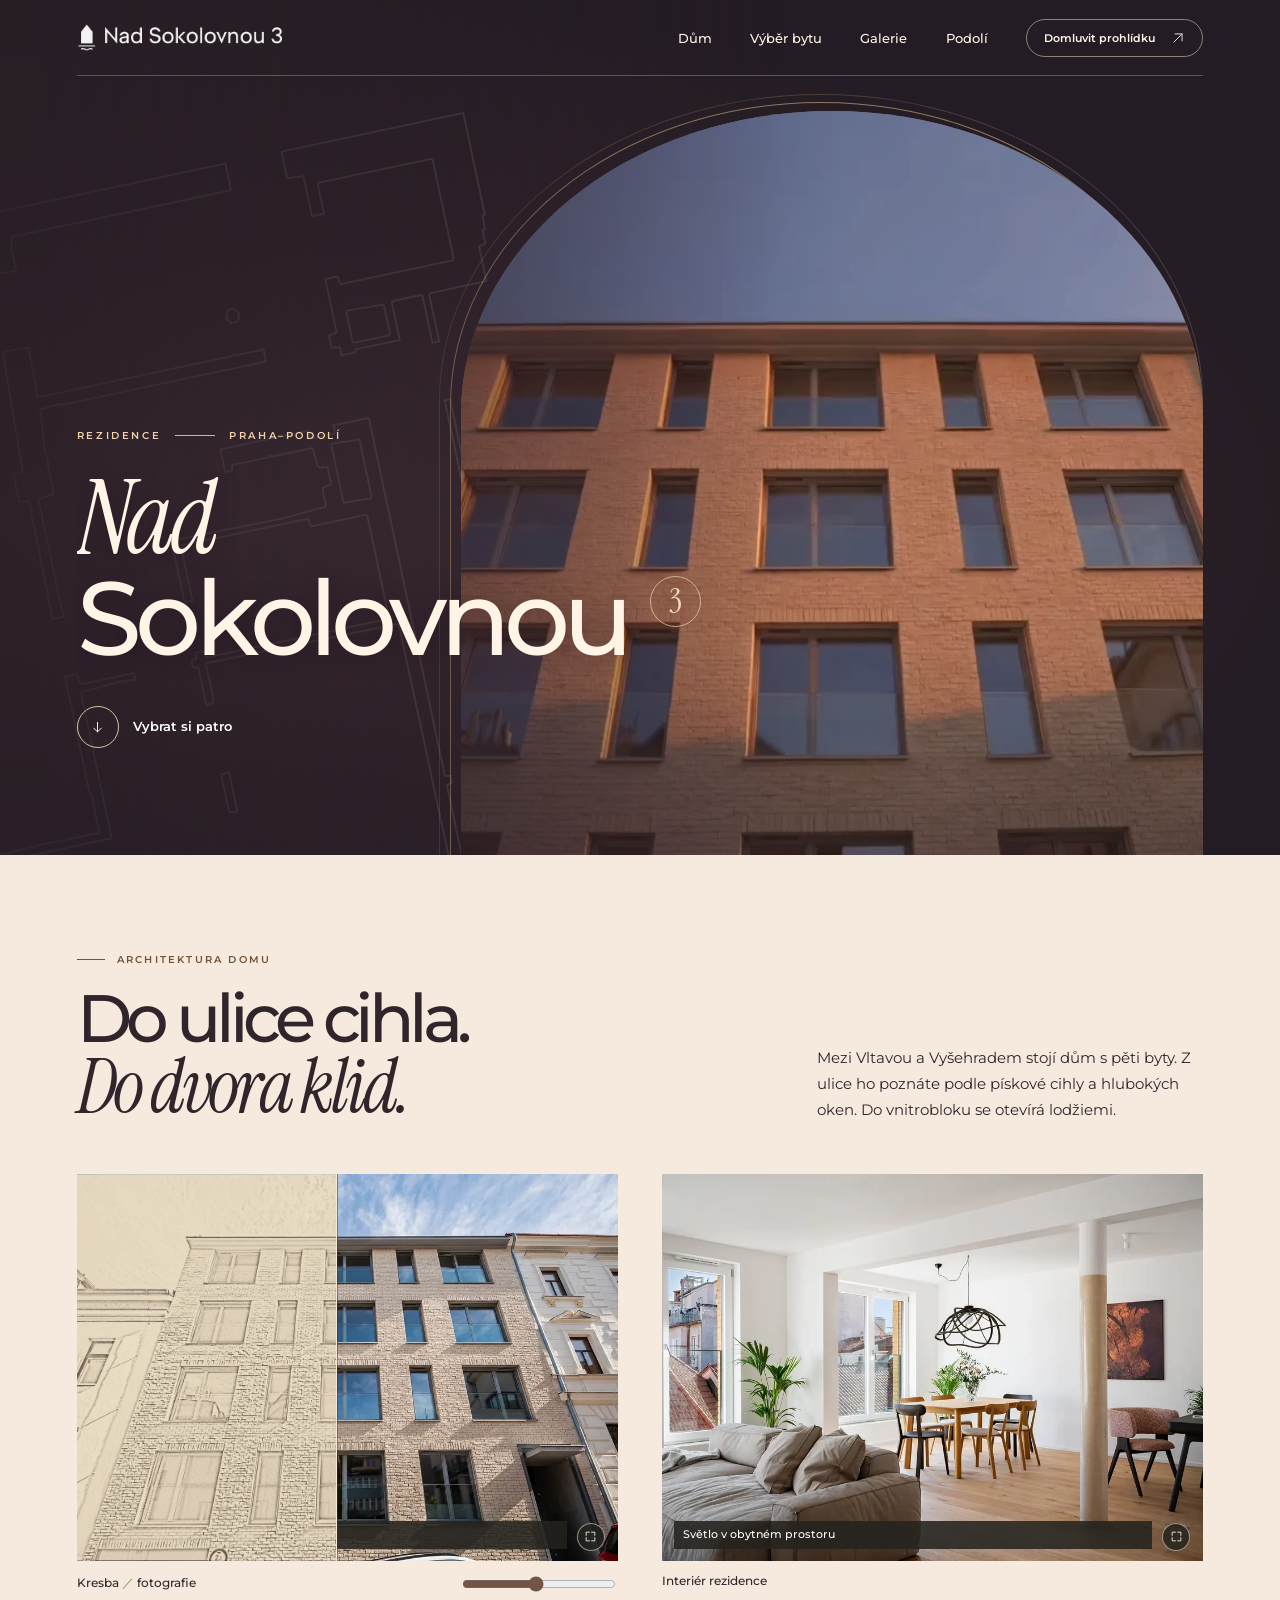
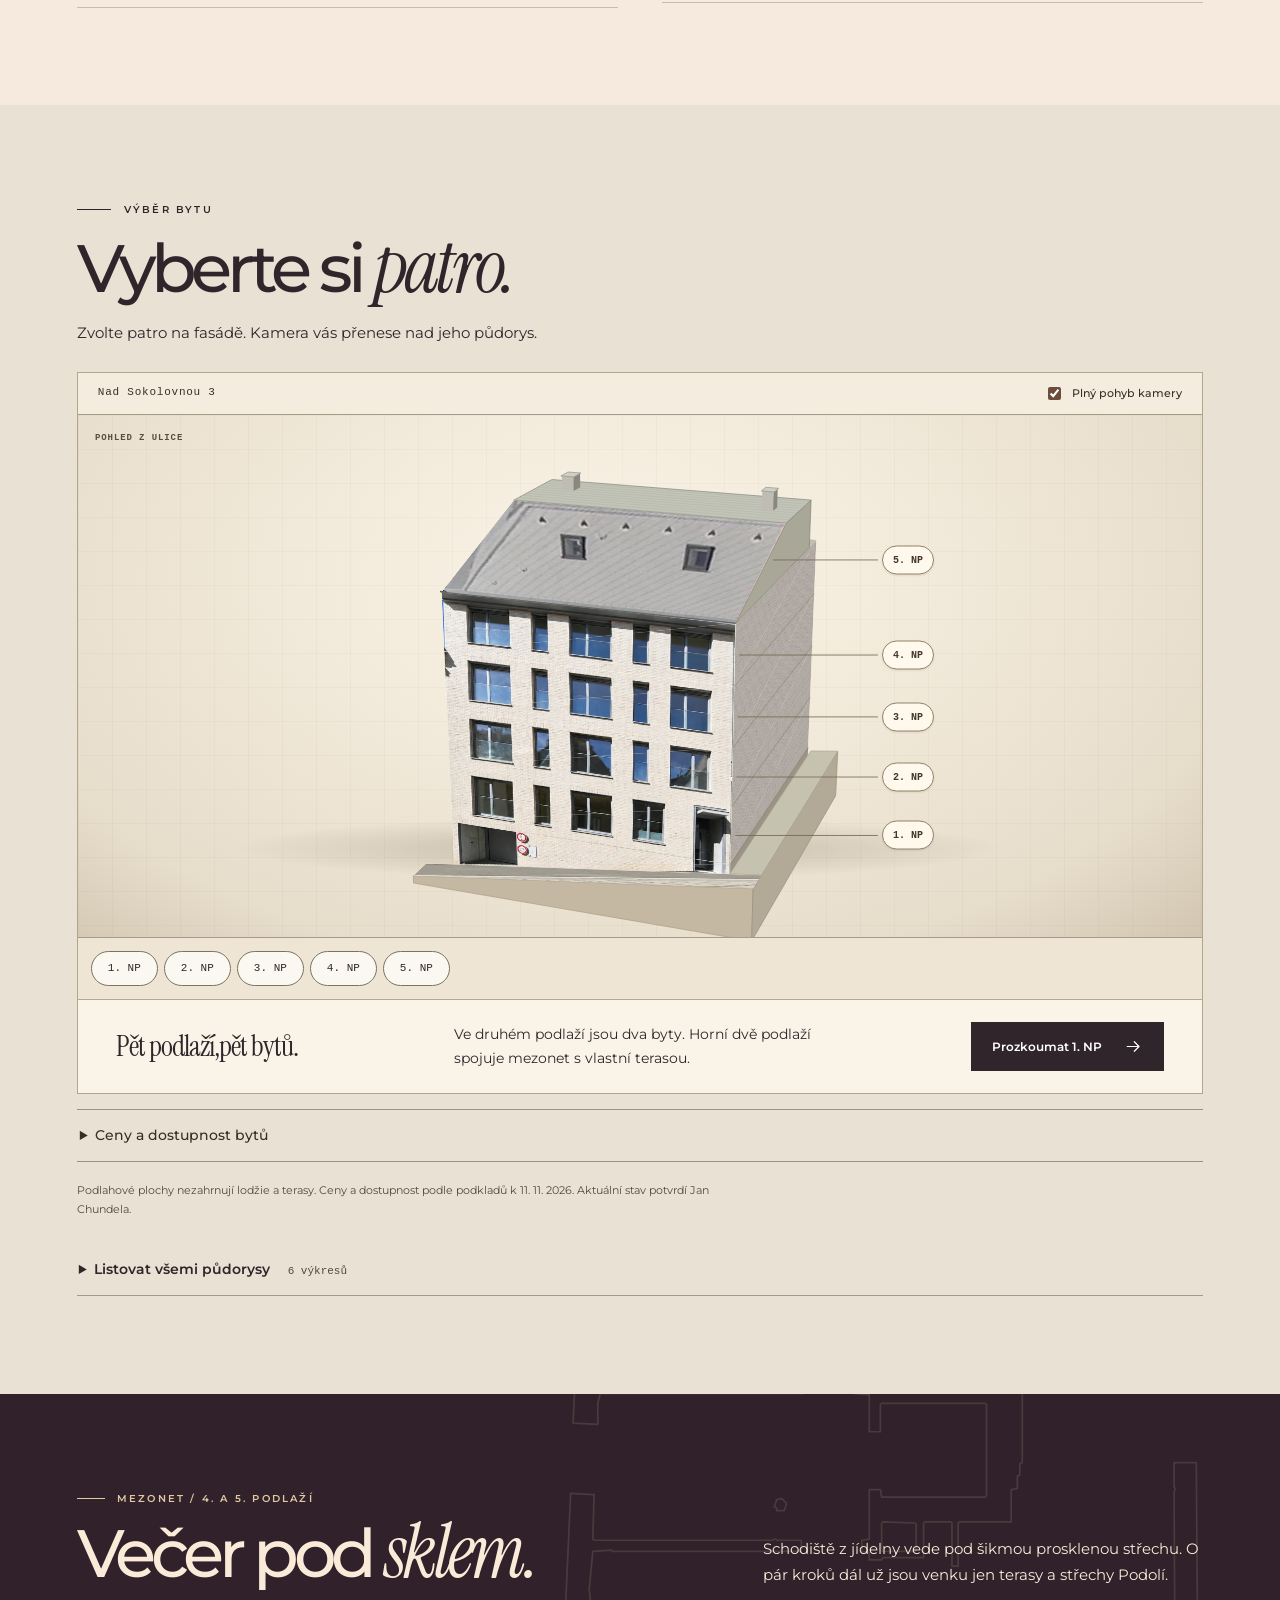
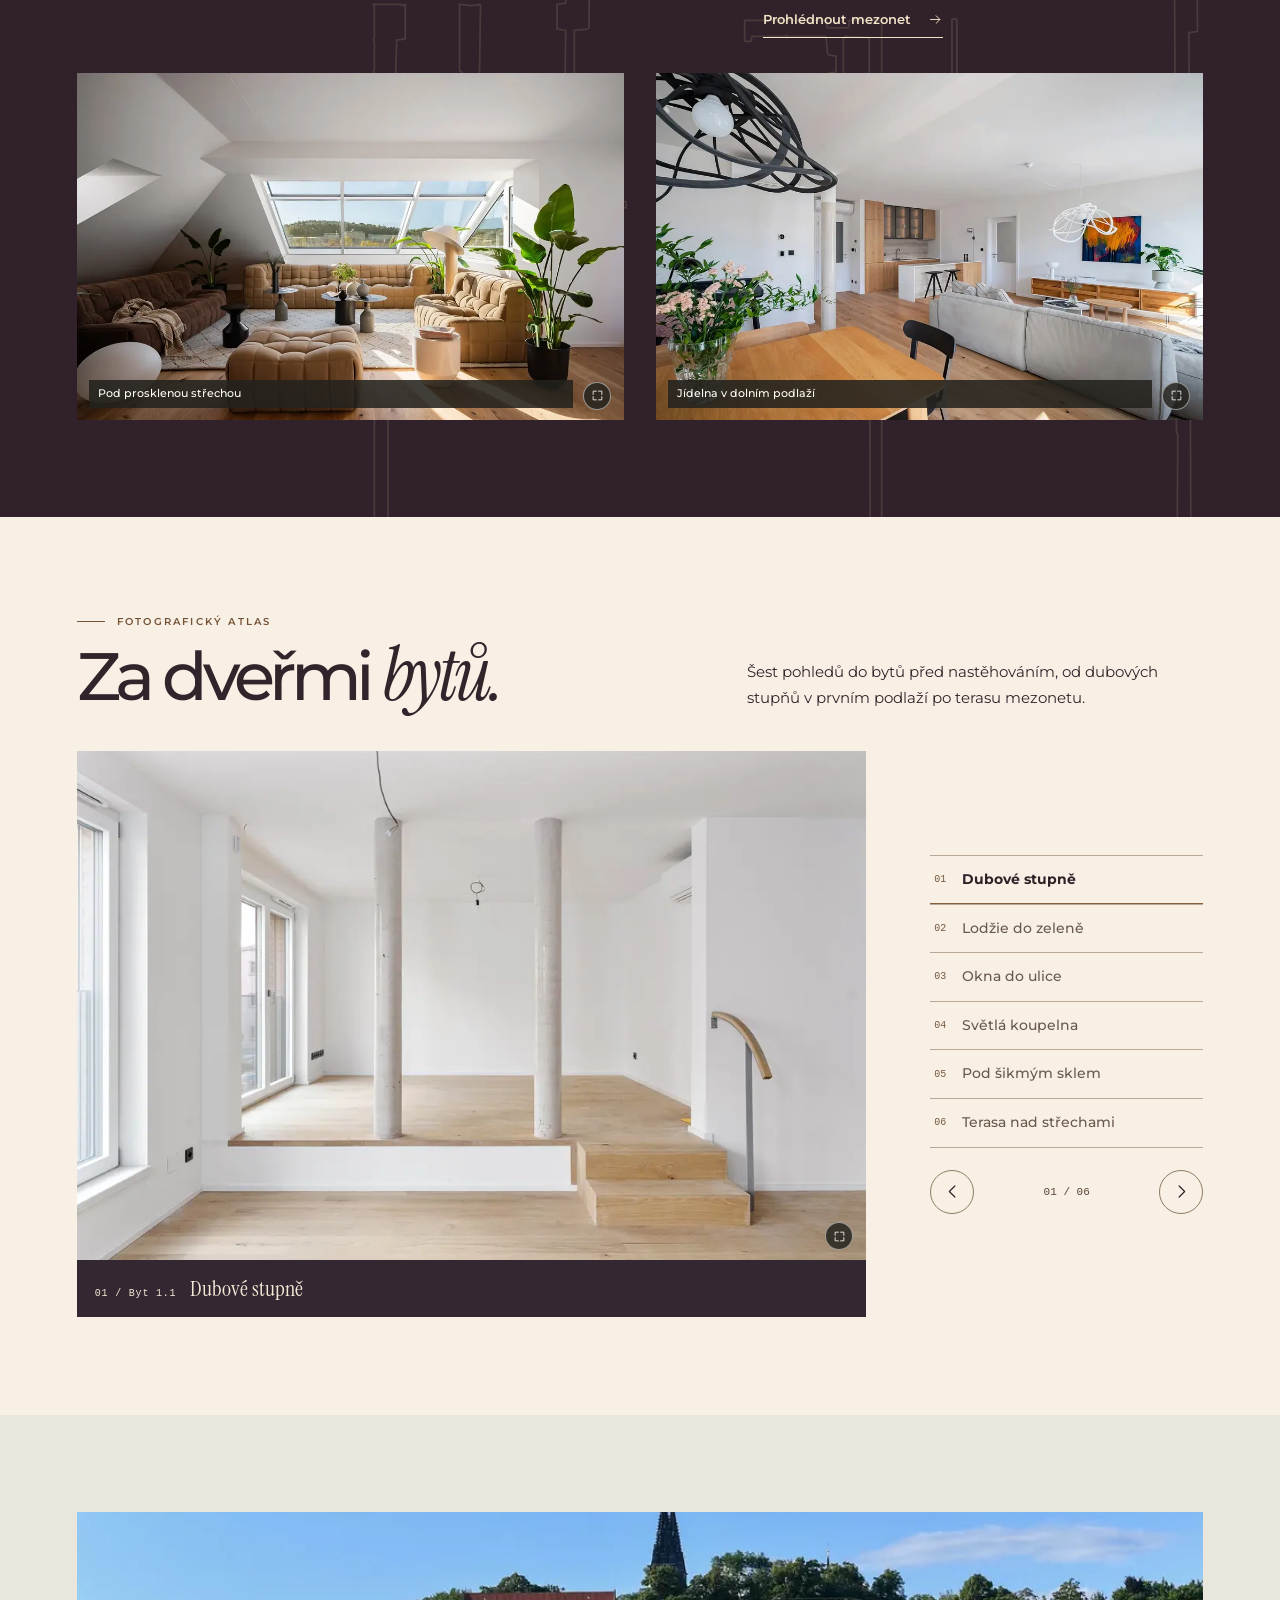
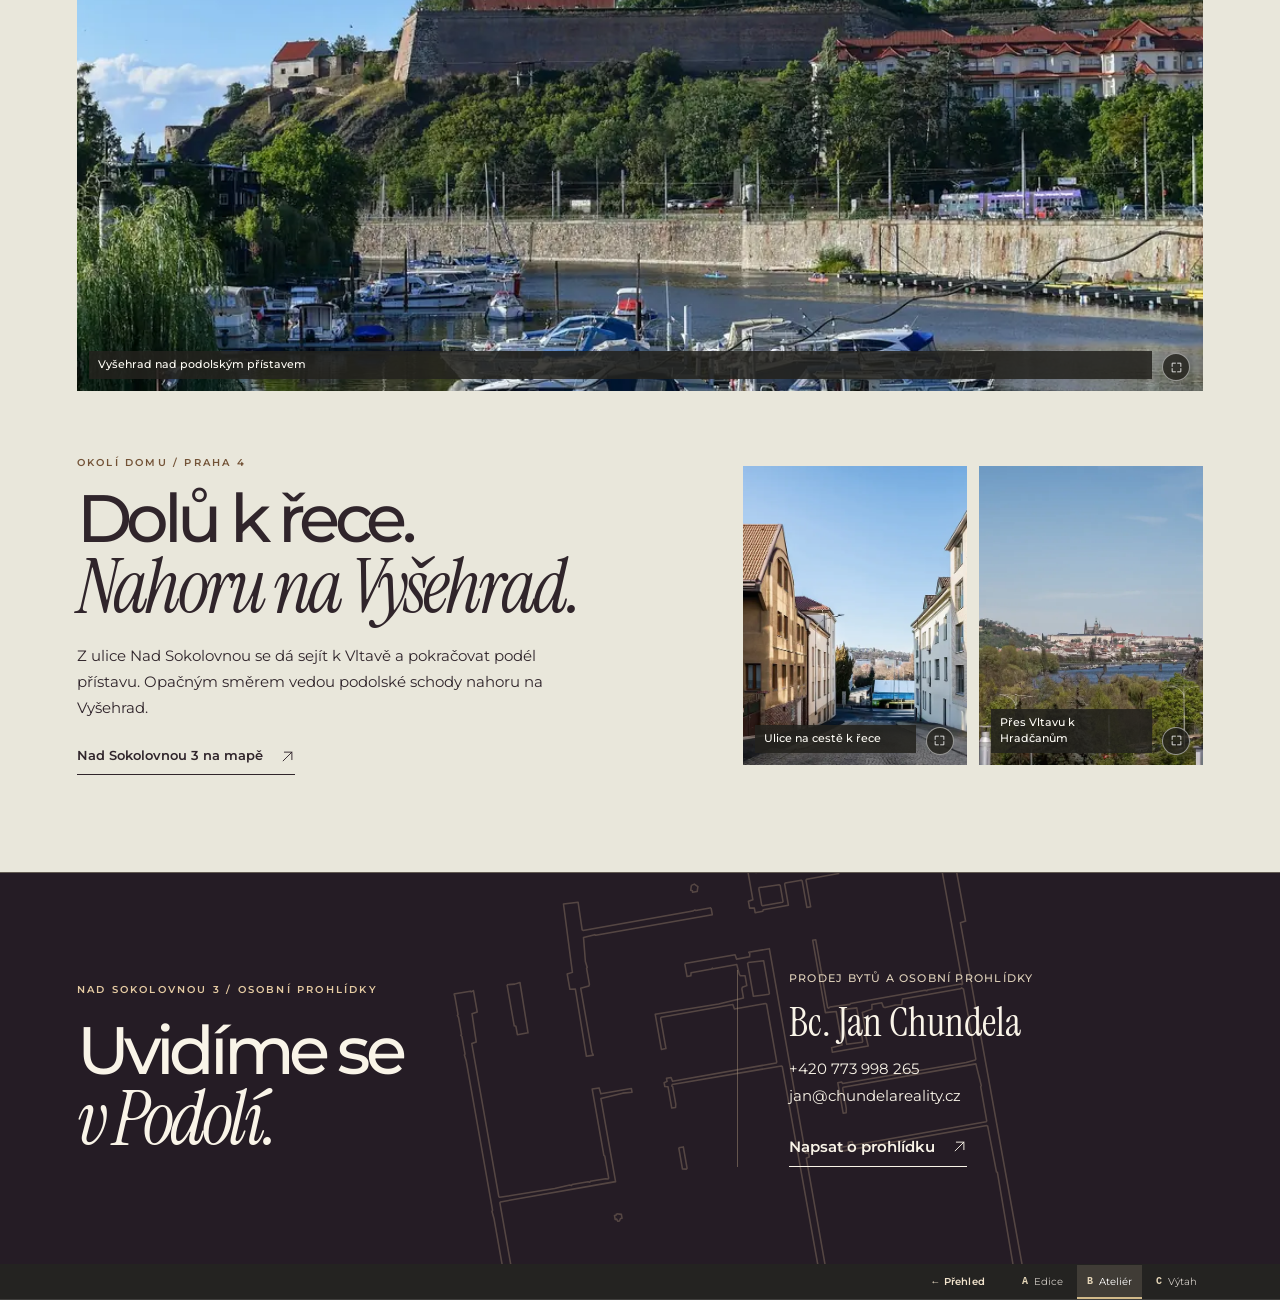
==== commit 73763dc6: "Zveřejnit filmový Ateliér s průletem nad zvolený byt" ====
--- a/atelier.html
+++ b/atelier.html
@@ -1,35 +1,41 @@
-<!DOCTYPE html><html lang="cs"><head><meta charset="utf-8"><meta name="viewport" content="width=device-width,initial-scale=1"><meta name="robots" content="noindex, nofollow"><meta name="theme-color" content="#302d2a"><meta name="description" content="Pět bytů v rezidenci Nad Sokolovnou 3, Praha 4 – Podolí. Půdorysy, podlahové plochy, ceny a osobní prohlídky s Janem Chundelou."><title>Nad Sokolovnou 3 · Rezidence v Podolí</title><link rel="icon" href="assets/atelier/symbol.png"><link rel="stylesheet" href="assets/fonts.css"><link rel="stylesheet" href="style.ca2fc68836.css"><link rel="stylesheet" href="model.e422124b8e.css"><link rel="stylesheet" href="atelier.9737ea2a44.css"></head><body class="design-b"><a class="skip" href="#byty">Přejít na výběr bytu</a><header class="head atelier-head">
+<!DOCTYPE html><html lang="cs"><head><meta charset="utf-8"><meta name="viewport" content="width=device-width,initial-scale=1"><meta name="robots" content="noindex, nofollow"><meta name="theme-color" content="#302d2a"><meta name="description" content="Pět bytů v rezidenci Nad Sokolovnou 3, Praha 4 – Podolí. Půdorysy, podlahové plochy, ceny a osobní prohlídky s Janem Chundelou."><title>Nad Sokolovnou 3 · Rezidence v Podolí</title><link rel="icon" href="assets/atelier/symbol.png"><link rel="stylesheet" href="assets/fonts.css"><link rel="stylesheet" href="style.ca2fc68836.css"><link rel="stylesheet" href="model.e422124b8e.css"><link rel="stylesheet" href="atelier.9737ea2a44.css"><link rel="stylesheet" href="atelier-edition.b179d292fe.css"></head><body class="design-b"><a class="skip" href="#byty">Přejít na výběr bytu</a><header class="head atelier-head">
       <a class="project-logo" href="#uvod" aria-label="Nad Sokolovnou 3, úvod"><img src="assets/atelier/znak-projektu.png" alt="Nad Sokolovnou 3"></a>
       <nav class="mainnav" id="mainnav" aria-label="Hlavní navigace"><a href="#rezidence">Dům</a><a href="#byty">Výběr bytu</a><a href="#galerie">Galerie</a><a href="#podoli">Podolí</a></nav>
       <a class="contactnav" href="#kontakt">Domluvit prohlídku <svg viewBox="0 0 24 24" fill="none" stroke="currentColor" stroke-width="1.5" stroke-linecap="round" stroke-linejoin="round" aria-hidden="true"><path d="M5 19 19 5M7 5h12v12"/></svg></a>
       <button class="menubtn" aria-label="Otevřít navigaci" aria-expanded="false" aria-controls="mainnav"><svg viewBox="0 0 24 24" fill="none" stroke="currentColor" stroke-width="1.5" stroke-linecap="round" stroke-linejoin="round" aria-hidden="true"><path d="M3 8h18M3 16h18"/></svg></button>
     </header><main><section class="film-cover" id="uvod" aria-labelledby="project-title">
-      <picture><source media="(max-width:700px)" srcset="assets/atelier/podoli-mobil.webp"><img src="assets/atelier/podoli-siroky.webp" alt="Večerní světlo v mezonetu pod prosklenou střechou" fetchpriority="high" width="1280" height="720"></picture>
-      <video data-film muted loop playsinline preload="none" aria-hidden="true"></video>
-      <div class="film-ink"><p class="b-eyebrow">Praha 4 <i></i> Podolí</p>
-        <h1 id="project-title">Nad<br><em>Sokolovnou</em> <span>3</span></h1>
-        <a class="film-link" href="#byty">Vybrat si patro <svg viewBox="0 0 24 24" fill="none" stroke="currentColor" stroke-width="1.5" stroke-linecap="round" stroke-linejoin="round" aria-hidden="true"><path d="M12 4v15m-6-6 6 6 6-6"/></svg></a></div>
+      <div class="gate-scene"><div class="gate-rim" aria-hidden="true"></div><div class="gate-aperture">
+      <picture><source media="(max-width:700px)" srcset="assets/atelier/pruceli-mobil.webp"><img src="assets/atelier/pruceli-siroky.webp" alt="Průčelí domu Nad Sokolovnou ve večerním světle" fetchpriority="high" width="1280" height="720"></picture>
+      <video data-film muted loop playsinline preload="none" aria-hidden="true"></video><div class="gate-shutter" aria-hidden="true"></div></div></div>
+      <div class="film-ink"><p class="b-eyebrow">Rezidence <i></i> Praha–Podolí</p>
+        <h1 id="project-title"><span class="title-line"><span>Nad</span></span><span class="title-line"><span>Sokolovnou <sup>3</sup></span></span></h1>
+        <a class="film-link" href="#byty"><i><svg viewBox="0 0 24 24" fill="none" stroke="currentColor" stroke-width="1.5" stroke-linecap="round" stroke-linejoin="round" aria-hidden="true"><path d="M12 4v15m-6-6 6 6 6-6"/></svg></i> Vybrat si patro</a></div>
+      <div class="film-chapters" role="group" aria-label="Záběry z filmu rezidence" hidden><button data-film-chapter="0" aria-pressed="true">Dům</button><button data-film-chapter="4.4" aria-pressed="false">Mezonet</button><button data-film-chapter="8.2" aria-pressed="false">Řeka</button></div>
       <button class="film-toggle" data-film-toggle hidden aria-label="Přehrát film"><span class="film-glyph" aria-hidden="true"></span><span data-film-label>Přehrát film</span></button>
     </section><section id="rezidence" class="residence-section b-pad">
-      <div class="b-heading blueprint"><p class="b-eyebrow">Rezidence</p><h2>Do ulice cihla.<br><em>Do dvora klid.</em></h2>
-        <p class="b-prose">Mezi Vltavou a Vyšehradem stojí dům s pěti byty. Z ulice ho poznáte podle pískové cihly a hlubokých oken. Z druhé strany se otevírá lodžiemi do zeleně podolského vnitrobloku.</p></div>
-      <div class="residence-pair"><button class="imgbtn " data-gallery="fasada-podhled" aria-label="Zvětšit snímek — Písková cihla a hluboká ostění"><img class="" src="assets/fasada-podhled.webp" srcset="assets/fasada-podhled-640.webp 640w, assets/fasada-podhled-1024.webp 1024w, assets/fasada-podhled.webp 1538w" sizes="(max-width: 700px) 100vw, 55vw" alt="Cihlová fasáda rezidence z pohledu od chodníku" loading="lazy" decoding="async"><span class="image-caption">Písková cihla a hluboká ostění</span><i class="zoombadge"><svg viewBox="0 0 24 24" fill="none" stroke="currentColor" stroke-width="1.5" stroke-linecap="round" stroke-linejoin="round" aria-hidden="true"><path d="M4 10V4h6m4 0h6v6m0 4v6h-6m-4 0H4v-6"/></svg></i></button><button class="imgbtn " data-gallery="interier-denni" aria-label="Zvětšit snímek — Světlo v obytném prostoru"><img class="" src="assets/interier-denni.webp" srcset="assets/interier-denni-640.webp 640w, assets/interier-denni-1024.webp 1024w, assets/interier-denni.webp 1679w" sizes="(max-width: 700px) 100vw, 55vw" alt="Obývací pokoj s jídelnou a velkými okny" loading="lazy" decoding="async"><span class="image-caption">Světlo v obytném prostoru</span><i class="zoombadge"><svg viewBox="0 0 24 24" fill="none" stroke="currentColor" stroke-width="1.5" stroke-linecap="round" stroke-linejoin="round" aria-hidden="true"><path d="M4 10V4h6m4 0h6v6m0 4v6h-6m-4 0H4v-6"/></svg></i></button></div>
-    </section><section id="byty" class="house-section section-wrap"><div class="kicker"><i></i> Axonometrie rezidence</div><h2>Otevřete <em>dům.</em></h2><p class="house-intro">Klikněte na patro domu. Fasáda se rozevře a podlaží uvidíte v prostorovém řezu.</p>
-    <div class="model-sheet"><div class="model-drawing"><div class="drawing-head"><span>Nad Sokolovnou 3</span><span>Prostorové schéma</span></div><div class="model-canvas"><div data-house-model></div></div><div class="model-actions"><div class="floor-strip" role="group" aria-label="Výběr podlaží"><button disabled data-house="1" aria-pressed="false">1. NP</button><button disabled data-house="2" aria-pressed="false">2. NP</button><button disabled data-house="3" aria-pressed="false">3. NP</button><button disabled data-house="4" aria-pressed="false">4. NP</button><button disabled data-house="5" aria-pressed="false">5. NP</button></div><button class="fold-house" hidden>Zpět na celý dům</button></div></div>
-    <div class="model-plans" aria-label="Půdorysy vybraného podlaží"><div class="model-overview"><img class="model-cover-photo" src="assets/ch-dum-pruceli.webp" srcset="assets/ch-dum-pruceli-640.webp 640w, assets/ch-dum-pruceli-1024.webp 1024w, assets/ch-dum-pruceli.webp 1680w" sizes="(max-width: 700px) 100vw, 55vw" alt="Průčelí rezidence z protějšího chodníku" loading="lazy" decoding="async"><span class="drawing-label">Nad Sokolovnou 3</span><h3>Pět podlaží,<br>pět bytů.</h3><p>Ve druhém podlaží jsou dva byty. Horní dvě podlaží spojuje mezonet s vlastní terasou.</p><button class="btn dark" disabled data-house-first>Prozkoumat 1. NP <svg viewBox="0 0 24 24" fill="none" stroke="currentColor" stroke-width="1.5" stroke-linecap="round" stroke-linejoin="round" aria-hidden="true"><path d="M4 12h15m-6-6 6 6-6 6"/></svg></button></div><div class="model-result" hidden><span class="drawing-label" data-house-label></span><h3 data-house-title></h3><div class="floor-apartments" role="group" aria-label="Byty v podlaží"></div><button class="model-plan" data-floor-plan><img alt="" decoding="async"><span><svg viewBox="0 0 24 24" fill="none" stroke="currentColor" stroke-width="1.5" stroke-linecap="round" stroke-linejoin="round" aria-hidden="true"><path d="M4 10V4h6m4 0h6v6m0 4v6h-6m-4 0H4v-6"/></svg></span></button><p data-house-metrics></p><button class="btn dark" data-floor-detail>Půdorys a detail <svg viewBox="0 0 24 24" fill="none" stroke="currentColor" stroke-width="1.5" stroke-linecap="round" stroke-linejoin="round" aria-hidden="true"><path d="M5 19 19 5M7 5h12v12"/></svg></button><button class="unit-photo-link" data-floor-photos hidden></button></div></div></div><details class="price-sheet"><summary>Ceny a dostupnost bytů</summary><div class="price-options"><div class="filters" role="group" aria-label="Zobrazit byty"><button data-filter="all" aria-pressed="true">Všechny (5)</button><button data-filter="available" aria-pressed="false">Dostupné (4)</button></div></div><div class="price-rows"><button data-unit="1.1" data-sold="false"><span>Byt 1.1</span><b>4+kk</b><span>108 m²</span><strong>19 900 000 Kč</strong><svg viewBox="0 0 24 24" fill="none" stroke="currentColor" stroke-width="1.5" stroke-linecap="round" stroke-linejoin="round" aria-hidden="true"><path d="M5 19 19 5M7 5h12v12"/></svg></button><button data-unit="2.1" data-sold="true"><span>Byt 2.1</span><b>3+kk</b><span>85 m²</span><strong>Prodáno</strong><svg viewBox="0 0 24 24" fill="none" stroke="currentColor" stroke-width="1.5" stroke-linecap="round" stroke-linejoin="round" aria-hidden="true"><path d="M5 19 19 5M7 5h12v12"/></svg></button><button data-unit="2.2" data-sold="false"><span>Byt 2.2</span><b>2+kk</b><span>62 m²</span><strong>12 900 000 Kč</strong><svg viewBox="0 0 24 24" fill="none" stroke="currentColor" stroke-width="1.5" stroke-linecap="round" stroke-linejoin="round" aria-hidden="true"><path d="M5 19 19 5M7 5h12v12"/></svg></button><button data-unit="3.1" data-sold="false"><span>Byt 3.1</span><b>5+kk</b><span>153 m²</span><strong>29 900 000 Kč</strong><svg viewBox="0 0 24 24" fill="none" stroke="currentColor" stroke-width="1.5" stroke-linecap="round" stroke-linejoin="round" aria-hidden="true"><path d="M5 19 19 5M7 5h12v12"/></svg></button><button data-unit="4.1" data-sold="false"><span>Byt 4.1</span><b>6+kk</b><span>205 m²</span><strong>39 490 000 Kč</strong><svg viewBox="0 0 24 24" fill="none" stroke="currentColor" stroke-width="1.5" stroke-linecap="round" stroke-linejoin="round" aria-hidden="true"><path d="M5 19 19 5M7 5h12v12"/></svg></button></div></details><p class="inventory-note">Podlahové plochy nezahrnují lodžie a terasy. Ceny a dostupnost podle podkladů k 11. 11. 2026. Aktuální stav potvrdí Jan Chundela.</p><details class="sheets-archive"><summary>Listovat všemi půdorysy <span>6 výkresů</span></summary>
+      <header class="b-heading"><p class="b-eyebrow">Architektura domu</p><h2>Do ulice cihla.<br><em>Do dvora klid.</em></h2>
+        <p class="b-prose">Mezi Vltavou a Vyšehradem stojí dům s pěti byty. Z ulice ho poznáte podle pískové cihly a hlubokých oken. Do vnitrobloku se otevírá lodžiemi.</p></header>
+      <div class="residence-pair"><figure class="facade-study"><div class="study-glass">
+        <button class="imgbtn " data-gallery="fasada-podhled" aria-label="Zvětšit snímek — Písková cihla a hluboká ostění"><img class="" src="assets/fasada-podhled.webp" srcset="assets/fasada-podhled-640.webp 640w, assets/fasada-podhled-1024.webp 1024w, assets/fasada-podhled.webp 1538w" sizes="(max-width: 700px) 100vw, 55vw" alt="Cihlová fasáda rezidence z pohledu od chodníku" loading="lazy" decoding="async"><span class="image-caption">Písková cihla a hluboká ostění</span><i class="zoombadge"><svg viewBox="0 0 24 24" fill="none" stroke="currentColor" stroke-width="1.5" stroke-linecap="round" stroke-linejoin="round" aria-hidden="true"><path d="M4 10V4h6m4 0h6v6m0 4v6h-6m-4 0H4v-6"/></svg></i></button><img class="ink-study" src="assets/atelier/studie-fasady.webp" loading="lazy" alt="" aria-hidden="true"><i class="study-rule" aria-hidden="true"></i></div>
+        <figcaption><label for="study-mix">Kresba <span>／</span> fotografie</label><input id="study-mix" type="range" min="0" max="100" value="48" aria-label="Podíl kresby v pohledu na fasádu"></figcaption></figure>
+        <figure class="residence-room"><button class="imgbtn " data-gallery="interier-denni" aria-label="Zvětšit snímek — Světlo v obytném prostoru"><img class="" src="assets/interier-denni.webp" srcset="assets/interier-denni-640.webp 640w, assets/interier-denni-1024.webp 1024w, assets/interier-denni.webp 1679w" sizes="(max-width: 700px) 100vw, 55vw" alt="Obývací pokoj s jídelnou a velkými okny" loading="lazy" decoding="async"><span class="image-caption">Světlo v obytném prostoru</span><i class="zoombadge"><svg viewBox="0 0 24 24" fill="none" stroke="currentColor" stroke-width="1.5" stroke-linecap="round" stroke-linejoin="round" aria-hidden="true"><path d="M4 10V4h6m4 0h6v6m0 4v6h-6m-4 0H4v-6"/></svg></i></button><figcaption>Interiér rezidence</figcaption></figure></div>
+    </section><section id="byty" class="house-section section-wrap"><div class="kicker"><i></i> Výběr bytu</div><h2>Vyberte si <em>patro.</em></h2><p class="house-intro">Zvolte patro na fasádě. Kamera vás přenese nad jeho půdorys.</p>
+    <p class="sr-arrival" role="status" data-arrival></p><div class="model-sheet"><div class="model-drawing"><div class="drawing-head"><span>Nad Sokolovnou 3</span><label class="motion-setting"><input type="checkbox" data-camera-motion checked> Plný pohyb kamery</label></div><div class="model-canvas"><div data-house-model></div><div class="travel-line" aria-hidden="true"><i></i></div></div><div class="model-actions"><div class="floor-strip" role="group" aria-label="Výběr podlaží"><button disabled data-house="1" aria-pressed="false">1. NP</button><button disabled data-house="2" aria-pressed="false">2. NP</button><button disabled data-house="3" aria-pressed="false">3. NP</button><button disabled data-house="4" aria-pressed="false">4. NP</button><button disabled data-house="5" aria-pressed="false">5. NP</button></div><button class="fold-house" hidden>Zpět na celý dům</button></div></div>
+    <div class="model-plans" aria-label="Půdorysy vybraného podlaží"><div class="model-overview"><img class="model-cover-photo" src="assets/ch-dum-pruceli.webp" srcset="assets/ch-dum-pruceli-640.webp 640w, assets/ch-dum-pruceli-1024.webp 1024w, assets/ch-dum-pruceli.webp 1680w" sizes="(max-width: 700px) 100vw, 55vw" alt="Průčelí rezidence z protějšího chodníku" loading="lazy" decoding="async"><span class="drawing-label">Nad Sokolovnou 3</span><h3>Pět podlaží,<br>pět bytů.</h3><p>Ve druhém podlaží jsou dva byty. Horní dvě podlaží spojuje mezonet s vlastní terasou.</p><button class="btn dark" disabled data-house-first>Prozkoumat 1. NP <svg viewBox="0 0 24 24" fill="none" stroke="currentColor" stroke-width="1.5" stroke-linecap="round" stroke-linejoin="round" aria-hidden="true"><path d="M4 12h15m-6-6 6 6-6 6"/></svg></button></div><div class="model-result" tabindex="-1" hidden><span class="drawing-label" data-house-label></span><h3 data-house-title></h3><div class="floor-apartments" role="group" aria-label="Byty v podlaží"></div><button class="model-plan" data-floor-plan><img alt="" decoding="async"><span><svg viewBox="0 0 24 24" fill="none" stroke="currentColor" stroke-width="1.5" stroke-linecap="round" stroke-linejoin="round" aria-hidden="true"><path d="M4 10V4h6m4 0h6v6m0 4v6h-6m-4 0H4v-6"/></svg></span></button><p data-house-metrics></p><button class="btn dark" data-floor-detail>Půdorys a detail <svg viewBox="0 0 24 24" fill="none" stroke="currentColor" stroke-width="1.5" stroke-linecap="round" stroke-linejoin="round" aria-hidden="true"><path d="M5 19 19 5M7 5h12v12"/></svg></button><button class="unit-photo-link" data-floor-photos hidden></button></div></div></div><details class="price-sheet"><summary>Ceny a dostupnost bytů</summary><div class="price-options"><div class="filters" role="group" aria-label="Zobrazit byty"><button data-filter="all" aria-pressed="true">Všechny (5)</button><button data-filter="available" aria-pressed="false">Dostupné (4)</button></div></div><div class="price-rows"><button data-unit="1.1" data-sold="false"><span>Byt 1.1</span><b>4+kk</b><span>108 m²</span><strong>19 900 000 Kč</strong><svg viewBox="0 0 24 24" fill="none" stroke="currentColor" stroke-width="1.5" stroke-linecap="round" stroke-linejoin="round" aria-hidden="true"><path d="M5 19 19 5M7 5h12v12"/></svg></button><button data-unit="2.1" data-sold="true"><span>Byt 2.1</span><b>3+kk</b><span>85 m²</span><strong>Prodáno</strong><svg viewBox="0 0 24 24" fill="none" stroke="currentColor" stroke-width="1.5" stroke-linecap="round" stroke-linejoin="round" aria-hidden="true"><path d="M5 19 19 5M7 5h12v12"/></svg></button><button data-unit="2.2" data-sold="false"><span>Byt 2.2</span><b>2+kk</b><span>62 m²</span><strong>12 900 000 Kč</strong><svg viewBox="0 0 24 24" fill="none" stroke="currentColor" stroke-width="1.5" stroke-linecap="round" stroke-linejoin="round" aria-hidden="true"><path d="M5 19 19 5M7 5h12v12"/></svg></button><button data-unit="3.1" data-sold="false"><span>Byt 3.1</span><b>5+kk</b><span>153 m²</span><strong>29 900 000 Kč</strong><svg viewBox="0 0 24 24" fill="none" stroke="currentColor" stroke-width="1.5" stroke-linecap="round" stroke-linejoin="round" aria-hidden="true"><path d="M5 19 19 5M7 5h12v12"/></svg></button><button data-unit="4.1" data-sold="false"><span>Byt 4.1</span><b>6+kk</b><span>205 m²</span><strong>39 490 000 Kč</strong><svg viewBox="0 0 24 24" fill="none" stroke="currentColor" stroke-width="1.5" stroke-linecap="round" stroke-linejoin="round" aria-hidden="true"><path d="M5 19 19 5M7 5h12v12"/></svg></button></div></details><p class="inventory-note">Podlahové plochy nezahrnují lodžie a terasy. Ceny a dostupnost podle podkladů k 11. 11. 2026. Aktuální stav potvrdí Jan Chundela.</p><details class="sheets-archive"><summary>Listovat všemi půdorysy <span>6 výkresů</span></summary>
       <div class="sheets-body"><div><p class="b-eyebrow">Výkresy rezidence</p><h3>Byt po <em>bytu.</em></h3><p>Obě úrovně mezonetu mají vlastní výkres. Každý půdorys si můžete zvětšit.</p></div>
       <div class="plan-console"><div class="plot-label"><span>Půdorys</span><span id="plan-seq">01 / 06</span></div>
       <button class="plot" data-plan-open aria-label="Zvětšit vybraný půdorys"><img src="assets/plan-1-1.webp" loading="lazy" alt="Půdorys bytu 1.1"><i><svg viewBox="0 0 24 24" fill="none" stroke="currentColor" stroke-width="1.5" stroke-linecap="round" stroke-linejoin="round" aria-hidden="true"><path d="M4 10V4h6m4 0h6v6m0 4v6h-6m-4 0H4v-6"/></svg></i></button>
       <div class="plot-tools"><div><small id="plan-floor">Byt 1.1 · 1. NP</small><strong id="plan-name">4+kk <span>/</span> 108 m²</strong></div><div><button class="circle" data-plan-prev aria-label="Předchozí půdorys"><svg viewBox="0 0 24 24" fill="none" stroke="currentColor" stroke-width="1.5" stroke-linecap="round" stroke-linejoin="round" aria-hidden="true"><path d="m15 5-7 7 7 7"/></svg></button><button class="circle" data-plan-next aria-label="Další půdorys"><svg viewBox="0 0 24 24" fill="none" stroke="currentColor" stroke-width="1.5" stroke-linecap="round" stroke-linejoin="round" aria-hidden="true"><path d="m9 5 7 7-7 7"/></svg></button></div></div></div></div></details></section><section class="penthouse b-pad"><div class="penthouse-story"><p class="b-eyebrow">Mezonet / 4. a 5. podlaží</p>
       <h2>Večer pod <em>sklem.</em></h2><p class="b-prose">Schodiště z jídelny vede pod šikmou prosklenou střechu. O pár kroků dál už jsou venku jen terasy a střechy Podolí.</p>
       <button class="b-text-link" data-unit="4.1">Prohlédnout mezonet <svg viewBox="0 0 24 24" fill="none" stroke="currentColor" stroke-width="1.5" stroke-linecap="round" stroke-linejoin="round" aria-hidden="true"><path d="M4 12h15m-6-6 6 6-6 6"/></svg></button></div>
-      <div class="penthouse-pair"><button class="imgbtn " data-gallery="mezonet-svetlo" aria-label="Zvětšit snímek — Pod prosklenou střechou"><img class="" src="assets/mezonet-svetlo.webp" srcset="assets/mezonet-svetlo-640.webp 640w, assets/mezonet-svetlo-1024.webp 1024w, assets/mezonet-svetlo.webp 1679w" sizes="(max-width: 700px) 100vw, 55vw" alt="Posezení pod prosklenou střechou mezonetu" loading="lazy" decoding="async"><span class="image-caption">Pod prosklenou střechou</span><i class="zoombadge"><svg viewBox="0 0 24 24" fill="none" stroke="currentColor" stroke-width="1.5" stroke-linecap="round" stroke-linejoin="round" aria-hidden="true"><path d="M4 10V4h6m4 0h6v6m0 4v6h-6m-4 0H4v-6"/></svg></i></button><button class="imgbtn " data-gallery="mezonet-dolni" aria-label="Zvětšit snímek — Jídelna v dolním podlaží"><img class="" src="assets/mezonet-dolni.webp" srcset="assets/mezonet-dolni-640.webp 640w, assets/mezonet-dolni-1024.webp 1024w, assets/mezonet-dolni.webp 1600w" sizes="(max-width: 700px) 100vw, 55vw" alt="Jídelna a kuchyně z galerie mezonetu" loading="lazy" decoding="async"><span class="image-caption">Jídelna v dolním podlaží</span><i class="zoombadge"><svg viewBox="0 0 24 24" fill="none" stroke="currentColor" stroke-width="1.5" stroke-linecap="round" stroke-linejoin="round" aria-hidden="true"><path d="M4 10V4h6m4 0h6v6m0 4v6h-6m-4 0H4v-6"/></svg></i></button></div></section><section id="galerie" class="b-gallery b-pad"><div class="b-gallery-head"><p class="b-eyebrow">Fotografie rezidence</p><h2>Za dveřmi <em>bytů.</em></h2>
-      <p class="b-prose">Od prvního podlaží až pod střechu. Takhle vypadají podlahy, okna a lodžie jednotlivých bytů před nastěhováním.</p></div>
-      <div class="b-photo-grid"><figure><button class="imgbtn " data-gallery="ch-1-1-stupne" aria-label="Zvětšit snímek — Dubové stupně"><img class="" src="assets/ch-1-1-stupne.webp" srcset="assets/ch-1-1-stupne-640.webp 640w, assets/ch-1-1-stupne-1024.webp 1024w, assets/ch-1-1-stupne.webp 1680w" sizes="(max-width: 700px) 100vw, 55vw" alt="Dřevěné stupně mezi částmi obytného prostoru" loading="lazy" decoding="async"><span class="image-caption">Dubové stupně</span><i class="zoombadge"><svg viewBox="0 0 24 24" fill="none" stroke="currentColor" stroke-width="1.5" stroke-linecap="round" stroke-linejoin="round" aria-hidden="true"><path d="M4 10V4h6m4 0h6v6m0 4v6h-6m-4 0H4v-6"/></svg></i></button><figcaption><small>01 / Byt 1.1</small><span>Dubové stupně</span></figcaption></figure><figure><button class="imgbtn " data-gallery="ch-2-2-lodzie" aria-label="Zvětšit snímek — Lodžie do zeleně"><img class="" src="assets/ch-2-2-lodzie.webp" srcset="assets/ch-2-2-lodzie-640.webp 640w, assets/ch-2-2-lodzie-1024.webp 1024w, assets/ch-2-2-lodzie.webp 1680w" sizes="(max-width: 700px) 100vw, 55vw" alt="Lodžie s výhledem do zeleně" loading="lazy" decoding="async"><span class="image-caption">Lodžie do zeleně</span><i class="zoombadge"><svg viewBox="0 0 24 24" fill="none" stroke="currentColor" stroke-width="1.5" stroke-linecap="round" stroke-linejoin="round" aria-hidden="true"><path d="M4 10V4h6m4 0h6v6m0 4v6h-6m-4 0H4v-6"/></svg></i></button><figcaption><small>02 / Byt 2.2</small><span>Lodžie do zeleně</span></figcaption></figure><figure><button class="imgbtn " data-gallery="ch-3-1-obyvaci" aria-label="Zvětšit snímek — Okna do ulice"><img class="" src="assets/ch-3-1-obyvaci.webp" srcset="assets/ch-3-1-obyvaci-640.webp 640w, assets/ch-3-1-obyvaci-1024.webp 1024w, assets/ch-3-1-obyvaci.webp 1680w" sizes="(max-width: 700px) 100vw, 55vw" alt="Obytný prostor třetího podlaží" loading="lazy" decoding="async"><span class="image-caption">Okna do ulice</span><i class="zoombadge"><svg viewBox="0 0 24 24" fill="none" stroke="currentColor" stroke-width="1.5" stroke-linecap="round" stroke-linejoin="round" aria-hidden="true"><path d="M4 10V4h6m4 0h6v6m0 4v6h-6m-4 0H4v-6"/></svg></i></button><figcaption><small>03 / Byt 3.1</small><span>Okna do ulice</span></figcaption></figure><figure><button class="imgbtn " data-gallery="ch-3-1-koupelna" aria-label="Zvětšit snímek — Světlá koupelna"><img class="" src="assets/ch-3-1-koupelna.webp" srcset="assets/ch-3-1-koupelna-640.webp 640w, assets/ch-3-1-koupelna-1024.webp 1024w, assets/ch-3-1-koupelna.webp 1680w" sizes="(max-width: 700px) 100vw, 55vw" alt="Vana a dvojumyvadlo v koupelně" loading="lazy" decoding="async"><span class="image-caption">Světlá koupelna</span><i class="zoombadge"><svg viewBox="0 0 24 24" fill="none" stroke="currentColor" stroke-width="1.5" stroke-linecap="round" stroke-linejoin="round" aria-hidden="true"><path d="M4 10V4h6m4 0h6v6m0 4v6h-6m-4 0H4v-6"/></svg></i></button><figcaption><small>04 / Byt 3.1</small><span>Světlá koupelna</span></figcaption></figure><figure><button class="imgbtn " data-gallery="ch-4-1-okna" aria-label="Zvětšit snímek — Pod šikmým sklem"><img class="" src="assets/ch-4-1-okna.webp" srcset="assets/ch-4-1-okna-640.webp 640w, assets/ch-4-1-okna-1024.webp 1024w, assets/ch-4-1-okna.webp 1680w" sizes="(max-width: 700px) 100vw, 55vw" alt="Detail šikmého prosklení v horním podlaží" loading="lazy" decoding="async"><span class="image-caption">Pod šikmým sklem</span><i class="zoombadge"><svg viewBox="0 0 24 24" fill="none" stroke="currentColor" stroke-width="1.5" stroke-linecap="round" stroke-linejoin="round" aria-hidden="true"><path d="M4 10V4h6m4 0h6v6m0 4v6h-6m-4 0H4v-6"/></svg></i></button><figcaption><small>05 / Byt 4.1</small><span>Pod šikmým sklem</span></figcaption></figure><figure><button class="imgbtn " data-gallery="ch-4-1-terasa" aria-label="Zvětšit snímek — Terasa nad střechami"><img class="" src="assets/ch-4-1-terasa.webp" srcset="assets/ch-4-1-terasa-640.webp 640w, assets/ch-4-1-terasa-1024.webp 1024w, assets/ch-4-1-terasa.webp 1680w" sizes="(max-width: 700px) 100vw, 55vw" alt="Střešní terasa nad Podolím" loading="lazy" decoding="async"><span class="image-caption">Terasa nad střechami</span><i class="zoombadge"><svg viewBox="0 0 24 24" fill="none" stroke="currentColor" stroke-width="1.5" stroke-linecap="round" stroke-linejoin="round" aria-hidden="true"><path d="M4 10V4h6m4 0h6v6m0 4v6h-6m-4 0H4v-6"/></svg></i></button><figcaption><small>06 / Byt 4.1</small><span>Terasa nad střechami</span></figcaption></figure></div></section><section id="podoli" class="riverside b-pad"><div class="river-hero"><button class="imgbtn " data-gallery="vysehrad-pristav" aria-label="Zvětšit snímek — Vyšehrad nad podolským přístavem"><img class="" src="assets/vysehrad-pristav.webp" srcset="assets/vysehrad-pristav-640.webp 640w, assets/vysehrad-pristav-1024.webp 1024w, assets/vysehrad-pristav.webp 1680w" sizes="(max-width: 700px) 100vw, 55vw" alt="Vyšehrad nad přístavem na Vltavě" loading="lazy" decoding="async"><span class="image-caption">Vyšehrad nad podolským přístavem</span><i class="zoombadge"><svg viewBox="0 0 24 24" fill="none" stroke="currentColor" stroke-width="1.5" stroke-linecap="round" stroke-linejoin="round" aria-hidden="true"><path d="M4 10V4h6m4 0h6v6m0 4v6h-6m-4 0H4v-6"/></svg></i></button></div>
+      <div class="penthouse-pair"><button class="imgbtn " data-gallery="mezonet-svetlo" aria-label="Zvětšit snímek — Pod prosklenou střechou"><img class="" src="assets/mezonet-svetlo.webp" srcset="assets/mezonet-svetlo-640.webp 640w, assets/mezonet-svetlo-1024.webp 1024w, assets/mezonet-svetlo.webp 1679w" sizes="(max-width: 700px) 100vw, 55vw" alt="Posezení pod prosklenou střechou mezonetu" loading="lazy" decoding="async"><span class="image-caption">Pod prosklenou střechou</span><i class="zoombadge"><svg viewBox="0 0 24 24" fill="none" stroke="currentColor" stroke-width="1.5" stroke-linecap="round" stroke-linejoin="round" aria-hidden="true"><path d="M4 10V4h6m4 0h6v6m0 4v6h-6m-4 0H4v-6"/></svg></i></button><button class="imgbtn " data-gallery="mezonet-dolni" aria-label="Zvětšit snímek — Jídelna v dolním podlaží"><img class="" src="assets/mezonet-dolni.webp" srcset="assets/mezonet-dolni-640.webp 640w, assets/mezonet-dolni-1024.webp 1024w, assets/mezonet-dolni.webp 1600w" sizes="(max-width: 700px) 100vw, 55vw" alt="Jídelna a kuchyně z galerie mezonetu" loading="lazy" decoding="async"><span class="image-caption">Jídelna v dolním podlaží</span><i class="zoombadge"><svg viewBox="0 0 24 24" fill="none" stroke="currentColor" stroke-width="1.5" stroke-linecap="round" stroke-linejoin="round" aria-hidden="true"><path d="M4 10V4h6m4 0h6v6m0 4v6h-6m-4 0H4v-6"/></svg></i></button></div></section><section id="galerie" class="b-gallery b-pad"><div class="b-gallery-head"><p class="b-eyebrow">Fotografický atlas</p><h2>Za dveřmi <em>bytů.</em></h2>
+      <p class="b-prose">Šest pohledů do bytů před nastěhováním, od dubových stupňů v prvním podlaží po terasu mezonetu.</p></div>
+      <div class="folio"><div class="folio-stage"><figure class="folio-frame"><button class="imgbtn " data-gallery="ch-1-1-stupne" aria-label="Zvětšit snímek — Dubové stupně"><img class="" src="assets/ch-1-1-stupne.webp" srcset="assets/ch-1-1-stupne-640.webp 640w, assets/ch-1-1-stupne-1024.webp 1024w, assets/ch-1-1-stupne.webp 1680w" sizes="(max-width: 700px) 100vw, 55vw" alt="Dřevěné stupně mezi částmi obytného prostoru" loading="lazy" decoding="async"><span class="image-caption">Dubové stupně</span><i class="zoombadge"><svg viewBox="0 0 24 24" fill="none" stroke="currentColor" stroke-width="1.5" stroke-linecap="round" stroke-linejoin="round" aria-hidden="true"><path d="M4 10V4h6m4 0h6v6m0 4v6h-6m-4 0H4v-6"/></svg></i></button><figcaption><small>01 / Byt 1.1</small><span>Dubové stupně</span></figcaption></figure><figure class="folio-frame"><button class="imgbtn " data-gallery="ch-2-2-lodzie" aria-label="Zvětšit snímek — Lodžie do zeleně"><img class="" src="assets/ch-2-2-lodzie.webp" srcset="assets/ch-2-2-lodzie-640.webp 640w, assets/ch-2-2-lodzie-1024.webp 1024w, assets/ch-2-2-lodzie.webp 1680w" sizes="(max-width: 700px) 100vw, 55vw" alt="Lodžie s výhledem do zeleně" loading="lazy" decoding="async"><span class="image-caption">Lodžie do zeleně</span><i class="zoombadge"><svg viewBox="0 0 24 24" fill="none" stroke="currentColor" stroke-width="1.5" stroke-linecap="round" stroke-linejoin="round" aria-hidden="true"><path d="M4 10V4h6m4 0h6v6m0 4v6h-6m-4 0H4v-6"/></svg></i></button><figcaption><small>02 / Byt 2.2</small><span>Lodžie do zeleně</span></figcaption></figure><figure class="folio-frame"><button class="imgbtn " data-gallery="ch-3-1-obyvaci" aria-label="Zvětšit snímek — Okna do ulice"><img class="" src="assets/ch-3-1-obyvaci.webp" srcset="assets/ch-3-1-obyvaci-640.webp 640w, assets/ch-3-1-obyvaci-1024.webp 1024w, assets/ch-3-1-obyvaci.webp 1680w" sizes="(max-width: 700px) 100vw, 55vw" alt="Obytný prostor třetího podlaží" loading="lazy" decoding="async"><span class="image-caption">Okna do ulice</span><i class="zoombadge"><svg viewBox="0 0 24 24" fill="none" stroke="currentColor" stroke-width="1.5" stroke-linecap="round" stroke-linejoin="round" aria-hidden="true"><path d="M4 10V4h6m4 0h6v6m0 4v6h-6m-4 0H4v-6"/></svg></i></button><figcaption><small>03 / Byt 3.1</small><span>Okna do ulice</span></figcaption></figure><figure class="folio-frame"><button class="imgbtn " data-gallery="ch-3-1-koupelna" aria-label="Zvětšit snímek — Světlá koupelna"><img class="" src="assets/ch-3-1-koupelna.webp" srcset="assets/ch-3-1-koupelna-640.webp 640w, assets/ch-3-1-koupelna-1024.webp 1024w, assets/ch-3-1-koupelna.webp 1680w" sizes="(max-width: 700px) 100vw, 55vw" alt="Vana a dvojumyvadlo v koupelně" loading="lazy" decoding="async"><span class="image-caption">Světlá koupelna</span><i class="zoombadge"><svg viewBox="0 0 24 24" fill="none" stroke="currentColor" stroke-width="1.5" stroke-linecap="round" stroke-linejoin="round" aria-hidden="true"><path d="M4 10V4h6m4 0h6v6m0 4v6h-6m-4 0H4v-6"/></svg></i></button><figcaption><small>04 / Byt 3.1</small><span>Světlá koupelna</span></figcaption></figure><figure class="folio-frame"><button class="imgbtn " data-gallery="ch-4-1-okna" aria-label="Zvětšit snímek — Pod šikmým sklem"><img class="" src="assets/ch-4-1-okna.webp" srcset="assets/ch-4-1-okna-640.webp 640w, assets/ch-4-1-okna-1024.webp 1024w, assets/ch-4-1-okna.webp 1680w" sizes="(max-width: 700px) 100vw, 55vw" alt="Detail šikmého prosklení v horním podlaží" loading="lazy" decoding="async"><span class="image-caption">Pod šikmým sklem</span><i class="zoombadge"><svg viewBox="0 0 24 24" fill="none" stroke="currentColor" stroke-width="1.5" stroke-linecap="round" stroke-linejoin="round" aria-hidden="true"><path d="M4 10V4h6m4 0h6v6m0 4v6h-6m-4 0H4v-6"/></svg></i></button><figcaption><small>05 / Byt 4.1</small><span>Pod šikmým sklem</span></figcaption></figure><figure class="folio-frame"><button class="imgbtn " data-gallery="ch-4-1-terasa" aria-label="Zvětšit snímek — Terasa nad střechami"><img class="" src="assets/ch-4-1-terasa.webp" srcset="assets/ch-4-1-terasa-640.webp 640w, assets/ch-4-1-terasa-1024.webp 1024w, assets/ch-4-1-terasa.webp 1680w" sizes="(max-width: 700px) 100vw, 55vw" alt="Střešní terasa nad Podolím" loading="lazy" decoding="async"><span class="image-caption">Terasa nad střechami</span><i class="zoombadge"><svg viewBox="0 0 24 24" fill="none" stroke="currentColor" stroke-width="1.5" stroke-linecap="round" stroke-linejoin="round" aria-hidden="true"><path d="M4 10V4h6m4 0h6v6m0 4v6h-6m-4 0H4v-6"/></svg></i></button><figcaption><small>06 / Byt 4.1</small><span>Terasa nad střechami</span></figcaption></figure></div><div class="folio-side"><div class="folio-index" aria-label="Výběr fotografie"><button type="button" data-folio-index="0" aria-pressed="true"><span>01</span>Dubové stupně</button><button type="button" data-folio-index="1" aria-pressed="false"><span>02</span>Lodžie do zeleně</button><button type="button" data-folio-index="2" aria-pressed="false"><span>03</span>Okna do ulice</button><button type="button" data-folio-index="3" aria-pressed="false"><span>04</span>Světlá koupelna</button><button type="button" data-folio-index="4" aria-pressed="false"><span>05</span>Pod šikmým sklem</button><button type="button" data-folio-index="5" aria-pressed="false"><span>06</span>Terasa nad střechami</button></div>
+      <div class="folio-arrows"><button type="button" data-folio-step="-1" aria-label="Předchozí fotografie v atlasu"><svg viewBox="0 0 24 24" fill="none" stroke="currentColor" stroke-width="1.5" stroke-linecap="round" stroke-linejoin="round" aria-hidden="true"><path d="m15 5-7 7 7 7"/></svg></button><output aria-live="polite" data-folio-count>01 / 06</output><button type="button" data-folio-step="1" aria-label="Další fotografie v atlasu"><svg viewBox="0 0 24 24" fill="none" stroke="currentColor" stroke-width="1.5" stroke-linecap="round" stroke-linejoin="round" aria-hidden="true"><path d="m9 5 7 7-7 7"/></svg></button></div></div></div></section><section id="podoli" class="riverside b-pad"><div class="river-hero"><button class="imgbtn " data-gallery="vysehrad-pristav" aria-label="Zvětšit snímek — Vyšehrad nad podolským přístavem"><img class="" src="assets/vysehrad-pristav.webp" srcset="assets/vysehrad-pristav-640.webp 640w, assets/vysehrad-pristav-1024.webp 1024w, assets/vysehrad-pristav.webp 1680w" sizes="(max-width: 700px) 100vw, 55vw" alt="Vyšehrad nad přístavem na Vltavě" loading="lazy" decoding="async"><span class="image-caption">Vyšehrad nad podolským přístavem</span><i class="zoombadge"><svg viewBox="0 0 24 24" fill="none" stroke="currentColor" stroke-width="1.5" stroke-linecap="round" stroke-linejoin="round" aria-hidden="true"><path d="M4 10V4h6m4 0h6v6m0 4v6h-6m-4 0H4v-6"/></svg></i></button></div>
       <div class="river-layout"><div><p class="b-eyebrow">Okolí domu / Praha 4</p><h2>Dolů k řece.<br><em>Nahoru na Vyšehrad.</em></h2>
       <p class="b-prose">Z ulice Nad Sokolovnou se dá sejít k Vltavě a pokračovat podél přístavu. Opačným směrem vedou podolské schody nahoru na Vyšehrad.</p>
       <a class="b-text-link" href="https://www.google.com/maps/search/?api=1&query=Nad+Sokolovnou+3%2C+Praha+4%2C+Podol%C3%AD" target="_blank" rel="noopener">Nad Sokolovnou 3 na mapě <svg viewBox="0 0 24 24" fill="none" stroke="currentColor" stroke-width="1.5" stroke-linecap="round" stroke-linejoin="round" aria-hidden="true"><path d="M5 19 19 5M7 5h12v12"/></svg></a></div>
-      <div class="river-small"><button class="imgbtn " data-gallery="ulice-nad-sokolovnou" aria-label="Zvětšit snímek — Ulice na cestě k řece"><img class="" src="assets/ulice-nad-sokolovnou.webp" srcset="assets/ulice-nad-sokolovnou-640.webp 640w, assets/ulice-nad-sokolovnou-1024.webp 1024w, assets/ulice-nad-sokolovnou.webp 1679w" sizes="(max-width: 700px) 100vw, 55vw" alt="Ulice Nad Sokolovnou v pohledu k řece" loading="lazy" decoding="async"><span class="image-caption">Ulice na cestě k řece</span><i class="zoombadge"><svg viewBox="0 0 24 24" fill="none" stroke="currentColor" stroke-width="1.5" stroke-linecap="round" stroke-linejoin="round" aria-hidden="true"><path d="M4 10V4h6m4 0h6v6m0 4v6h-6m-4 0H4v-6"/></svg></i></button><button class="imgbtn " data-gallery="hrad-vyhled" aria-label="Zvětšit snímek — Přes Vltavu k Hradčanům"><img class="" src="assets/hrad-vyhled.webp" srcset="assets/hrad-vyhled-640.webp 640w, assets/hrad-vyhled-1024.webp 1024w, assets/hrad-vyhled.webp 1680w" sizes="(max-width: 700px) 100vw, 55vw" alt="Pohled přes Vltavu směrem k Hradčanům" loading="lazy" decoding="async"><span class="image-caption">Přes Vltavu k Hradčanům</span><i class="zoombadge"><svg viewBox="0 0 24 24" fill="none" stroke="currentColor" stroke-width="1.5" stroke-linecap="round" stroke-linejoin="round" aria-hidden="true"><path d="M4 10V4h6m4 0h6v6m0 4v6h-6m-4 0H4v-6"/></svg></i></button></div></div></section></main><footer id="kontakt" class="project-contact b-pad blueprint">
+      <div class="river-small"><button class="imgbtn " data-gallery="ulice-nad-sokolovnou" aria-label="Zvětšit snímek — Ulice na cestě k řece"><img class="" src="assets/ulice-nad-sokolovnou.webp" srcset="assets/ulice-nad-sokolovnou-640.webp 640w, assets/ulice-nad-sokolovnou-1024.webp 1024w, assets/ulice-nad-sokolovnou.webp 1679w" sizes="(max-width: 700px) 100vw, 55vw" alt="Ulice Nad Sokolovnou v pohledu k řece" loading="lazy" decoding="async"><span class="image-caption">Ulice na cestě k řece</span><i class="zoombadge"><svg viewBox="0 0 24 24" fill="none" stroke="currentColor" stroke-width="1.5" stroke-linecap="round" stroke-linejoin="round" aria-hidden="true"><path d="M4 10V4h6m4 0h6v6m0 4v6h-6m-4 0H4v-6"/></svg></i></button><button class="imgbtn " data-gallery="hrad-vyhled" aria-label="Zvětšit snímek — Přes Vltavu k Hradčanům"><img class="" src="assets/hrad-vyhled.webp" srcset="assets/hrad-vyhled-640.webp 640w, assets/hrad-vyhled-1024.webp 1024w, assets/hrad-vyhled.webp 1680w" sizes="(max-width: 700px) 100vw, 55vw" alt="Pohled přes Vltavu směrem k Hradčanům" loading="lazy" decoding="async"><span class="image-caption">Přes Vltavu k Hradčanům</span><i class="zoombadge"><svg viewBox="0 0 24 24" fill="none" stroke="currentColor" stroke-width="1.5" stroke-linecap="round" stroke-linejoin="round" aria-hidden="true"><path d="M4 10V4h6m4 0h6v6m0 4v6h-6m-4 0H4v-6"/></svg></i></button></div></div></section></main><footer id="kontakt" class="project-contact b-pad blueprint"><svg class="contact-trace" focusable="false" aria-hidden="true" xmlns="http://www.w3.org/2000/svg" viewBox="0 0 675 733"><path pathLength="1" d="M475.0,706.0L475.0,729.0L519.0,729.0L519.0,706.0Z M242.0,706.0L242.0,729.0L286.0,729.0L286.0,706.0Z M160.0,671.0L160.0,705.0L154.0,706.0L154.0,729.0L199.0,729.0L199.0,706.0L170.0,706.0L169.0,705.0L169.0,671.0Z M163.0,513.0L162.0,515.0L160.0,515.0L160.0,520.0L162.0,520.0L163.0,523.0L165.0,523.0L167.0,520.0L169.0,520.0L169.0,515.0Z M257.0,443.0L257.0,471.0L262.0,472.0L263.0,471.0L263.0,443.0Z M306.0,210.0L306.0,227.0L311.0,227.0L312.0,223.0L339.0,223.0L340.0,222.0L341.0,223.0L372.0,223.0L373.0,236.0L374.0,238.0L380.0,239.0L380.0,252.0L374.0,253.0L373.0,255.0L373.0,267.0L340.0,269.0L257.0,268.0L257.0,314.0L263.0,314.0L263.0,274.0L264.0,273.0L358.0,273.0L359.0,279.0L400.0,279.0L401.0,280.0L401.0,356.0L400.0,357.0L264.0,357.0L263.0,352.0L257.0,352.0L257.0,356.0L253.0,357.0L253.0,362.0L257.0,363.0L257.0,391.0L262.0,391.0L263.0,387.0L263.0,364.0L262.0,363.0L263.0,361.0L406.0,362.0L407.0,363.0L408.0,699.0L406.0,706.0L388.0,706.0L388.0,729.0L432.0,729.0L432.0,706.0L417.0,705.0L417.0,485.0L421.0,484.0L421.0,479.0L417.0,478.0L417.0,210.0L390.0,210.0L391.0,212.0L390.0,216.0L373.0,216.0L372.0,210.0Z M387.0,223.0L407.0,224.0L407.0,267.0L406.0,268.0L386.0,267.0L386.0,224.0Z M75.0,197.0L75.0,251.0L77.0,252.0L77.0,263.0L91.0,263.0L92.0,197.0L85.0,198.0Z M5.0,197.0L6.0,199.0L6.0,224.0L5.0,225.0L6.0,228.0L6.0,250.0L5.0,251.0L6.0,253.0L6.0,276.0L5.0,277.0L6.0,285.0L6.0,481.0L5.0,482.0L6.0,492.0L6.0,705.0L5.0,706.0L6.0,727.0L5.0,729.0L52.0,729.0L52.0,706.0L18.0,706.0L17.0,705.0L17.0,473.0L18.0,472.0L169.0,472.0L169.0,363.0L198.0,361.0L210.0,362.0L210.0,357.0L170.0,357.0L169.0,349.0L160.0,349.0L160.0,436.0L161.0,437.0L161.0,466.0L160.0,467.0L157.0,466.0L137.0,466.0L136.0,467.0L134.0,466.0L113.0,466.0L112.0,467.0L110.0,466.0L90.0,467.0L18.0,466.0L17.0,465.0L17.0,264.0L23.0,263.0L24.0,226.0L31.0,225.0L31.0,197.0L28.0,198.0L27.0,197.0Z M332.0,112.0L330.0,118.0L332.0,119.0L332.0,121.0L338.0,121.0L340.0,115.0L336.0,111.0Z M352.0,145.0L332.0,145.0L331.0,144.0L328.0,145.0L184.0,145.0L183.0,144.0L184.0,108.0L165.0,107.0L161.0,196.0L154.0,197.0L154.0,217.0L161.0,218.0L160.0,306.0L169.0,306.0L168.0,302.0L168.0,218.0L179.0,217.0L180.0,215.0L180.0,194.0L181.0,193.0L180.0,185.0L183.0,154.0L198.0,153.0L199.0,154.0L352.0,154.0Z M672.0,82.0L654.0,82.0L654.0,102.0L655.0,103.0L654.0,106.0L655.0,298.0L654.0,299.0L653.0,298.0L609.0,298.0L608.0,299.0L606.0,298.0L508.0,298.0L507.0,299.0L481.0,298.0L479.0,299.0L478.0,298.0L478.0,209.0L474.0,209.0L474.0,304.0L488.0,305.0L488.0,349.0L474.0,350.0L474.0,356.0L521.0,356.0L520.0,340.0L521.0,339.0L521.0,312.0L534.0,310.0L535.0,304.0L548.0,304.0L549.0,310.0L551.0,311.0L565.0,310.0L573.0,311.0L575.0,304.0L651.0,304.0L653.0,303.0L655.0,305.0L655.0,339.0L656.0,340.0L655.0,341.0L655.0,397.0L654.0,398.0L642.0,399.0L480.0,398.0L479.0,396.0L474.0,396.0L474.0,436.0L478.0,436.0L479.0,431.0L479.0,404.0L480.0,403.0L654.0,403.0L656.0,432.0L655.0,433.0L655.0,478.0L654.0,479.0L480.0,479.0L479.0,474.0L474.0,474.0L473.0,479.0L464.0,479.0L464.0,484.0L654.0,484.0L655.0,485.0L656.0,545.0L657.0,546.0L656.0,705.0L655.0,706.0L621.0,706.0L621.0,729.0L668.0,729.0L666.0,220.0L673.0,219.0Z M495.0,304.0L515.0,305.0L515.0,349.0L514.0,350.0L494.0,349.0L494.0,305.0Z M395.0,6.0L395.0,26.0L407.0,27.0L407.0,57.0L416.0,57.0L416.0,35.0L417.0,34.0L501.0,34.0L502.0,35.0L502.0,109.0L501.0,110.0L417.0,110.0L416.0,104.0L407.0,104.0L407.0,144.0L401.0,145.0L401.0,154.0L407.0,155.0L407.0,161.0L417.0,161.0L418.0,159.0L451.0,159.0L451.0,131.0L452.0,130.0L473.0,130.0L474.0,131.0L474.0,166.0L479.0,166.0L479.0,131.0L480.0,130.0L522.0,130.0L522.0,104.0L527.0,103.0L527.0,93.0L529.0,92.0L529.0,83.0L531.0,82.0L531.0,6.0Z M417.0,131.0L418.0,130.0L444.0,131.0L445.0,132.0L445.0,153.0L444.0,154.0L418.0,154.0L417.0,153.0Z M167.0,50.0L187.0,51.0L187.0,34.0L189.0,26.0L353.0,26.0L353.0,6.0L169.0,6.0Z" fill="none" stroke="#716851" stroke-width="1.4" stroke-linejoin="round"/></svg>
       <div><p class="b-eyebrow">Nad Sokolovnou 3 / Osobní prohlídky</p><h2>Uvidíme se<br><em>v Podolí.</em></h2></div>
       <address><span>Prodej bytů a osobní prohlídky</span><strong>Bc. Jan Chundela</strong><a href="tel:+420773998265">+420 773 998 265</a><a href="mailto:jan@chundelareality.cz?subject=Nad%20Sokolovnou%203%20%C2%B7%20Osobn%C3%AD%20prohl%C3%ADdka">jan@chundelareality.cz</a>
-      <a class="b-text-link" href="mailto:jan@chundelareality.cz?subject=Nad%20Sokolovnou%203%20%C2%B7%20Osobn%C3%AD%20prohl%C3%ADdka">Napsat o prohlídku <svg viewBox="0 0 24 24" fill="none" stroke="currentColor" stroke-width="1.5" stroke-linecap="round" stroke-linejoin="round" aria-hidden="true"><path d="M5 19 19 5M7 5h12v12"/></svg></a></address></footer><aside class="concept-bar"><div class="concept-inner"><a class="back-overview" href="index.html" aria-label="Přehled všech tří návrhů">← Přehled</a><nav aria-label="Přepnout návrh"><a href="edice.html"><b>A</b> Edice</a><a href="atelier.html" aria-current="page"><b>B</b> Ateliér</a><a href="vytah.html"><b>C</b> Výtah</a></nav></div></aside><dialog id="detail" aria-labelledby="dialog-title"><button class="dlg-close circle" aria-label="Zavřít"><svg viewBox="0 0 24 24" fill="none" stroke="currentColor" stroke-width="1.5" stroke-linecap="round" stroke-linejoin="round" aria-hidden="true"><path d="m5 5 14 14M19 5 5 19"/></svg></button><div id="dialog-content"></div></dialog><script id="data" type="application/json">{"units": [{"id": "1.1", "layout": "4+kk", "floor": "1. NP", "area": 108, "outdoor": "3 m²", "price": "19 900 000 Kč", "park": "1 stání za 950 000 Kč", "sold": false, "plan": "plan-1-1", "photos": ["ch-1-1-obyvaci", "ch-1-1-stupne", "ch-1-1-pokoj", "ch-1-1-koupelna", "ch-1-1-lodzie"], "image": "ch-1-1-obyvaci", "mail": "mailto:jan@chundelareality.cz?subject=Nad%20Sokolovnou%203%20%C2%B7%20Prohl%C3%ADdka%20bytu%201.1"}, {"id": "2.1", "layout": "3+kk", "floor": "2. NP", "area": 85, "outdoor": "3 m²", "price": "Prodáno", "park": "1 parkovací stání", "sold": true, "plan": "plan-2-1", "photos": [], "image": "byt-2-1", "mail": "mailto:jan@chundelareality.cz?subject=Nad%20Sokolovnou%203%20%C2%B7%20Prohl%C3%ADdka%20bytu%202.1"}, {"id": "2.2", "layout": "2+kk", "floor": "2. NP", "area": 62, "outdoor": "5 m²", "price": "12 900 000 Kč", "park": "1 stání v zakladači za 890 000 Kč", "sold": false, "plan": "plan-2-2", "photos": ["ch-2-2-obyvaci", "ch-2-2-loznice", "ch-2-2-koupelna", "ch-2-2-lodzie"], "image": "ch-2-2-obyvaci", "mail": "mailto:jan@chundelareality.cz?subject=Nad%20Sokolovnou%203%20%C2%B7%20Prohl%C3%ADdka%20bytu%202.2"}, {"id": "3.1", "layout": "5+kk", "floor": "3. NP", "area": 153, "outdoor": "6 m²", "price": "29 900 000 Kč", "park": "1 stání za 950 000 Kč", "sold": false, "plan": "plan-3-1", "photos": ["ch-3-1-obyvaci", "ch-3-1-pokoj", "ch-3-1-loznice", "ch-3-1-lodzie", "ch-3-1-koupelna", "ch-3-1-druha-lodzie"], "image": "ch-3-1-obyvaci", "mail": "mailto:jan@chundelareality.cz?subject=Nad%20Sokolovnou%203%20%C2%B7%20Prohl%C3%ADdka%20bytu%203.1"}, {"id": "4.1", "layout": "6+kk", "floor": "4.–5. NP", "area": 205, "outdoor": "10 + 6 m²", "price": "39 490 000 Kč", "park": "2 stání za 1 900 000 Kč", "sold": false, "plan": "plan-4-1", "photos": ["ch-4-1-podkrovi", "ch-4-1-dolni", "ch-4-1-schodiste", "ch-4-1-koupelna", "ch-4-1-terasa", "ch-4-1-okna"], "image": "ch-4-1-podkrovi", "mail": "mailto:jan@chundelareality.cz?subject=Nad%20Sokolovnou%203%20%C2%B7%20Prohl%C3%ADdka%20bytu%204.1"}], "floors": {"5": {"name": "Podolí<br><em>shora.</em>", "desc": "Horní úroveň mezonetu. Pod šikmým prosklením se otevírá výhled přes střechy až k Hradčanům.", "pic": "mezonet-svetlo", "label": "Horní úroveň mezonetu", "ids": ["4.1"]}, "4": {"name": "Dvě<br><em>úrovně.</em>", "desc": "Tady začíná mezonet 6+kk. Vnitřní schodiště propojuje obě nejvyšší podlaží domu.", "pic": "mezonet-dolni", "label": "Z galerie mezonetu 4.1", "ids": ["4.1"]}, "3": {"name": "Celé<br><em>podlaží.</em>", "desc": "Třetí podlaží patří jedinému bytu. Na 153 m² se rozkládá pět pokojů a k nim lodžie do dvora.", "pic": "byt-3-1", "label": "Z galerie bytu 3.1", "ids": ["3.1"]}, "2": {"name": "Dvoje<br><em>dveře.</em>", "desc": "Na jedné podestě se potkávají dva byty. Menší 2+kk doplňuje třípokojová dispozice.", "pic": "byt-2-2", "label": "Z galerie bytu 2.2", "ids": ["2.2", "2.1"]}, "1": {"name": "Blíž<br><em>k ulici.</em>", "desc": "První nadzemní podlaží. Za cihlovou fasádou najdete čtyřpokojový byt s lodžií.", "pic": "byt-1-1", "label": "Z galerie bytu 1.1", "ids": ["1.1"]}}, "pictures": {"fasada-podhled": "Cihlová fasáda rezidence z pohledu od chodníku", "fasada-ulice": "Průčelí rezidence mezi podolskými činžovními domy", "fasada-narozni-pohled": "Rezidence v řadě domů v ulici Nad Sokolovnou", "mezonet-dolni": "Jídelna a kuchyně z galerie mezonetu", "mezonet-svetlo": "Posezení pod prosklenou střechou mezonetu", "mezonet-prostor": "Obytný prostor pod šikmými okny", "stresni-terasa": "Terasa horního podlaží", "terasa-podoli": "Výhled z terasy na střechy Podolí", "hrad-vyhled": "Pohled přes Vltavu směrem k Hradčanům", "podoli-nadhled": "Rezidence a okolní podolské bloky z výšky", "interier-denni": "Obývací pokoj s jídelnou a velkými okny", "koupelna": "Koupelna s vanou a světlým obkladem", "vysehrad-pristav": "Vyšehrad nad přístavem na Vltavě", "vltava-nabrezi": "Chodník na podolském nábřeží podél Vltavy", "ulice-nad-sokolovnou": "Ulice Nad Sokolovnou v pohledu k řece", "ch-1-1-obyvaci": "Obytný prostor s okny do ulice", "ch-1-1-stupne": "Dřevěné stupně mezi částmi obytného prostoru", "ch-1-1-pokoj": "Pokoj se vstupem na lodžii", "ch-1-1-koupelna": "Koupelna se sprchou a světlým obkladem", "ch-1-1-lodzie": "Lodžie směrem do vnitrobloku", "ch-2-2-obyvaci": "Obývací pokoj s přípravou pro kuchyňský kout", "ch-2-2-loznice": "Ložnice se vstupem na lodžii", "ch-2-2-koupelna": "Koupelna s vanou a černou baterií", "ch-2-2-lodzie": "Lodžie s výhledem do zeleně", "ch-3-1-obyvaci": "Obytný prostor třetího podlaží", "ch-3-1-pokoj": "Pokoj s okny do ulice", "ch-3-1-loznice": "Pokoj se vstupem na lodžii", "ch-3-1-lodzie": "Z lodžie do podolského vnitrobloku", "ch-3-1-koupelna": "Vana a dvojumyvadlo v koupelně", "ch-3-1-druha-lodzie": "Pohled z druhé lodžie", "ch-4-1-podkrovi": "Horní úroveň mezonetu se střešním prosklením", "ch-4-1-dolni": "Obytný prostor v dolním podlaží mezonetu", "ch-4-1-schodiste": "Vnitřní schodiště mezi oběma podlažími", "ch-4-1-koupelna": "Koupelna s vanou a dvěma umyvadly", "ch-4-1-terasa": "Střešní terasa nad Podolím", "ch-4-1-okna": "Detail šikmého prosklení v horním podlaží", "ch-dum-pruceli": "Průčelí rezidence z protějšího chodníku", "ch-dum-hala": "Vstupní hala s poštovními schránkami", "ch-dum-garaz": "Vjezd do podzemní garáže s otočnou plošinou", "ch-dum-parkovani": "Pohled do garáže s parkovacím zakladačem", "ch-ulice-pruceli": "Ulicí podél cihlového průčelí", "ch-podoli-podzim": "Podzim nad řekou v Podolí"}, "buildingPhotos": ["ch-dum-pruceli", "ch-dum-hala", "ch-dum-garaz", "ch-dum-parkovani"], "widths": {"byt-1-1": 1600, "byt-2-1": 1600, "byt-2-2": 1600, "byt-3-1": 1600, "byt-4-1": 1600, "ch-1-1-koupelna": 1680, "ch-1-1-lodzie": 1680, "ch-1-1-obyvaci": 1680, "ch-1-1-pokoj": 1680, "ch-1-1-stupne": 1680, "ch-2-2-koupelna": 1680, "ch-2-2-lodzie": 1680, "ch-2-2-loznice": 1680, "ch-2-2-obyvaci": 1680, "ch-3-1-druha-lodzie": 1680, "ch-3-1-koupelna": 1680, "ch-3-1-lodzie": 1680, "ch-3-1-loznice": 1680, "ch-3-1-obyvaci": 1680, "ch-3-1-pokoj": 1680, "ch-4-1-dolni": 1680, "ch-4-1-koupelna": 1680, "ch-4-1-okna": 1680, "ch-4-1-podkrovi": 1680, "ch-4-1-schodiste": 1680, "ch-4-1-terasa": 1680, "ch-dum-garaz": 1680, "ch-dum-hala": 1680, "ch-dum-parkovani": 1680, "ch-dum-pruceli": 1680, "ch-podoli-podzim": 1680, "ch-ulice-pruceli": 1680, "fasada-podhled": 1538, "fasada-ulice": 1536, "hrad-vyhled": 1680, "interier-denni": 1679, "koupelna": 1679, "mezonet-dolni": 1600, "mezonet-prostor": 1679, "mezonet-svetlo": 1679, "podoli-nadhled": 1680, "stresni-terasa": 1680, "terasa-podoli": 1679, "ulice-nad-sokolovnou": 1679, "vltava-nabrezi": 1680, "vysehrad-pristav": 1680}}</script><script src="site.61757eb358.js" defer></script><script defer src="model.e0a66d45b6.js"></script><script defer src="atelier.a802821551.js"></script></body></html>+      <a class="b-text-link" href="mailto:jan@chundelareality.cz?subject=Nad%20Sokolovnou%203%20%C2%B7%20Osobn%C3%AD%20prohl%C3%ADdka">Napsat o prohlídku <svg viewBox="0 0 24 24" fill="none" stroke="currentColor" stroke-width="1.5" stroke-linecap="round" stroke-linejoin="round" aria-hidden="true"><path d="M5 19 19 5M7 5h12v12"/></svg></a></address></footer><aside class="concept-bar"><div class="concept-inner"><a class="back-overview" href="index.html" aria-label="Přehled všech tří návrhů">← Přehled</a><nav aria-label="Přepnout návrh"><a href="edice.html"><b>A</b> Edice</a><a href="atelier.html" aria-current="page"><b>B</b> Ateliér</a><a href="vytah.html"><b>C</b> Výtah</a></nav></div></aside><dialog id="detail" aria-labelledby="dialog-title"><button class="dlg-close circle" aria-label="Zavřít"><svg viewBox="0 0 24 24" fill="none" stroke="currentColor" stroke-width="1.5" stroke-linecap="round" stroke-linejoin="round" aria-hidden="true"><path d="m5 5 14 14M19 5 5 19"/></svg></button><div id="dialog-content"></div></dialog><script id="data" type="application/json">{"units": [{"id": "1.1", "layout": "4+kk", "floor": "1. NP", "area": 108, "outdoor": "3 m²", "price": "19 900 000 Kč", "park": "1 stání za 950 000 Kč", "sold": false, "plan": "plan-1-1", "photos": ["ch-1-1-obyvaci", "ch-1-1-stupne", "ch-1-1-pokoj", "ch-1-1-koupelna", "ch-1-1-lodzie"], "image": "ch-1-1-obyvaci", "mail": "mailto:jan@chundelareality.cz?subject=Nad%20Sokolovnou%203%20%C2%B7%20Prohl%C3%ADdka%20bytu%201.1"}, {"id": "2.1", "layout": "3+kk", "floor": "2. NP", "area": 85, "outdoor": "3 m²", "price": "Prodáno", "park": "1 parkovací stání", "sold": true, "plan": "plan-2-1", "photos": [], "image": "byt-2-1", "mail": "mailto:jan@chundelareality.cz?subject=Nad%20Sokolovnou%203%20%C2%B7%20Prohl%C3%ADdka%20bytu%202.1"}, {"id": "2.2", "layout": "2+kk", "floor": "2. NP", "area": 62, "outdoor": "5 m²", "price": "12 900 000 Kč", "park": "1 stání v zakladači za 890 000 Kč", "sold": false, "plan": "plan-2-2", "photos": ["ch-2-2-obyvaci", "ch-2-2-loznice", "ch-2-2-koupelna", "ch-2-2-lodzie"], "image": "ch-2-2-obyvaci", "mail": "mailto:jan@chundelareality.cz?subject=Nad%20Sokolovnou%203%20%C2%B7%20Prohl%C3%ADdka%20bytu%202.2"}, {"id": "3.1", "layout": "5+kk", "floor": "3. NP", "area": 153, "outdoor": "6 m²", "price": "29 900 000 Kč", "park": "1 stání za 950 000 Kč", "sold": false, "plan": "plan-3-1", "photos": ["ch-3-1-obyvaci", "ch-3-1-pokoj", "ch-3-1-loznice", "ch-3-1-lodzie", "ch-3-1-koupelna", "ch-3-1-druha-lodzie"], "image": "ch-3-1-obyvaci", "mail": "mailto:jan@chundelareality.cz?subject=Nad%20Sokolovnou%203%20%C2%B7%20Prohl%C3%ADdka%20bytu%203.1"}, {"id": "4.1", "layout": "6+kk", "floor": "4.–5. NP", "area": 205, "outdoor": "10 + 6 m²", "price": "39 490 000 Kč", "park": "2 stání za 1 900 000 Kč", "sold": false, "plan": "plan-4-1", "photos": ["ch-4-1-podkrovi", "ch-4-1-dolni", "ch-4-1-schodiste", "ch-4-1-koupelna", "ch-4-1-terasa", "ch-4-1-okna"], "image": "ch-4-1-podkrovi", "mail": "mailto:jan@chundelareality.cz?subject=Nad%20Sokolovnou%203%20%C2%B7%20Prohl%C3%ADdka%20bytu%204.1"}], "floors": {"5": {"name": "Podolí<br><em>shora.</em>", "desc": "Horní úroveň mezonetu. Pod šikmým prosklením se otevírá výhled přes střechy až k Hradčanům.", "pic": "mezonet-svetlo", "label": "Horní úroveň mezonetu", "ids": ["4.1"]}, "4": {"name": "Dvě<br><em>úrovně.</em>", "desc": "Tady začíná mezonet 6+kk. Vnitřní schodiště propojuje obě nejvyšší podlaží domu.", "pic": "mezonet-dolni", "label": "Z galerie mezonetu 4.1", "ids": ["4.1"]}, "3": {"name": "Celé<br><em>podlaží.</em>", "desc": "Třetí podlaží patří jedinému bytu. Na 153 m² se rozkládá pět pokojů a k nim lodžie do dvora.", "pic": "byt-3-1", "label": "Z galerie bytu 3.1", "ids": ["3.1"]}, "2": {"name": "Dvoje<br><em>dveře.</em>", "desc": "Na jedné podestě se potkávají dva byty. Menší 2+kk doplňuje třípokojová dispozice.", "pic": "byt-2-2", "label": "Z galerie bytu 2.2", "ids": ["2.2", "2.1"]}, "1": {"name": "Blíž<br><em>k ulici.</em>", "desc": "První nadzemní podlaží. Za cihlovou fasádou najdete čtyřpokojový byt s lodžií.", "pic": "byt-1-1", "label": "Z galerie bytu 1.1", "ids": ["1.1"]}}, "pictures": {"fasada-podhled": "Cihlová fasáda rezidence z pohledu od chodníku", "fasada-ulice": "Průčelí rezidence mezi podolskými činžovními domy", "fasada-narozni-pohled": "Rezidence v řadě domů v ulici Nad Sokolovnou", "mezonet-dolni": "Jídelna a kuchyně z galerie mezonetu", "mezonet-svetlo": "Posezení pod prosklenou střechou mezonetu", "mezonet-prostor": "Obytný prostor pod šikmými okny", "stresni-terasa": "Terasa horního podlaží", "terasa-podoli": "Výhled z terasy na střechy Podolí", "hrad-vyhled": "Pohled přes Vltavu směrem k Hradčanům", "podoli-nadhled": "Rezidence a okolní podolské bloky z výšky", "interier-denni": "Obývací pokoj s jídelnou a velkými okny", "koupelna": "Koupelna s vanou a světlým obkladem", "vysehrad-pristav": "Vyšehrad nad přístavem na Vltavě", "vltava-nabrezi": "Chodník na podolském nábřeží podél Vltavy", "ulice-nad-sokolovnou": "Ulice Nad Sokolovnou v pohledu k řece", "ch-1-1-obyvaci": "Obytný prostor s okny do ulice", "ch-1-1-stupne": "Dřevěné stupně mezi částmi obytného prostoru", "ch-1-1-pokoj": "Pokoj se vstupem na lodžii", "ch-1-1-koupelna": "Koupelna se sprchou a světlým obkladem", "ch-1-1-lodzie": "Lodžie směrem do vnitrobloku", "ch-2-2-obyvaci": "Obývací pokoj s přípravou pro kuchyňský kout", "ch-2-2-loznice": "Ložnice se vstupem na lodžii", "ch-2-2-koupelna": "Koupelna s vanou a černou baterií", "ch-2-2-lodzie": "Lodžie s výhledem do zeleně", "ch-3-1-obyvaci": "Obytný prostor třetího podlaží", "ch-3-1-pokoj": "Pokoj s okny do ulice", "ch-3-1-loznice": "Pokoj se vstupem na lodžii", "ch-3-1-lodzie": "Z lodžie do podolského vnitrobloku", "ch-3-1-koupelna": "Vana a dvojumyvadlo v koupelně", "ch-3-1-druha-lodzie": "Pohled z druhé lodžie", "ch-4-1-podkrovi": "Horní úroveň mezonetu se střešním prosklením", "ch-4-1-dolni": "Obytný prostor v dolním podlaží mezonetu", "ch-4-1-schodiste": "Vnitřní schodiště mezi oběma podlažími", "ch-4-1-koupelna": "Koupelna s vanou a dvěma umyvadly", "ch-4-1-terasa": "Střešní terasa nad Podolím", "ch-4-1-okna": "Detail šikmého prosklení v horním podlaží", "ch-dum-pruceli": "Průčelí rezidence z protějšího chodníku", "ch-dum-hala": "Vstupní hala s poštovními schránkami", "ch-dum-garaz": "Vjezd do podzemní garáže s otočnou plošinou", "ch-dum-parkovani": "Pohled do garáže s parkovacím zakladačem", "ch-ulice-pruceli": "Ulicí podél cihlového průčelí", "ch-podoli-podzim": "Podzim nad řekou v Podolí"}, "buildingPhotos": ["ch-dum-pruceli", "ch-dum-hala", "ch-dum-garaz", "ch-dum-parkovani"], "widths": {"byt-1-1": 1600, "byt-2-1": 1600, "byt-2-2": 1600, "byt-3-1": 1600, "byt-4-1": 1600, "ch-1-1-koupelna": 1680, "ch-1-1-lodzie": 1680, "ch-1-1-obyvaci": 1680, "ch-1-1-pokoj": 1680, "ch-1-1-stupne": 1680, "ch-2-2-koupelna": 1680, "ch-2-2-lodzie": 1680, "ch-2-2-loznice": 1680, "ch-2-2-obyvaci": 1680, "ch-3-1-druha-lodzie": 1680, "ch-3-1-koupelna": 1680, "ch-3-1-lodzie": 1680, "ch-3-1-loznice": 1680, "ch-3-1-obyvaci": 1680, "ch-3-1-pokoj": 1680, "ch-4-1-dolni": 1680, "ch-4-1-koupelna": 1680, "ch-4-1-okna": 1680, "ch-4-1-podkrovi": 1680, "ch-4-1-schodiste": 1680, "ch-4-1-terasa": 1680, "ch-dum-garaz": 1680, "ch-dum-hala": 1680, "ch-dum-parkovani": 1680, "ch-dum-pruceli": 1680, "ch-podoli-podzim": 1680, "ch-ulice-pruceli": 1680, "fasada-podhled": 1538, "fasada-ulice": 1536, "hrad-vyhled": 1680, "interier-denni": 1679, "koupelna": 1679, "mezonet-dolni": 1600, "mezonet-prostor": 1679, "mezonet-svetlo": 1679, "podoli-nadhled": 1680, "stresni-terasa": 1680, "terasa-podoli": 1679, "ulice-nad-sokolovnou": 1679, "vltava-nabrezi": 1680, "vysehrad-pristav": 1680}}</script><script src="site.61757eb358.js" defer></script><script defer src="model.3143e08893.js"></script><script defer src="atelier.018a3ea6de.js"></script><script defer src="atelier-motion.e806c7cb4b.js"></script></body></html>
--- a/atelier-edition.b179d292fe.css
+++ b/atelier-edition.b179d292fe.css
@@ -0,0 +1,109 @@
+.design-b{--ink:#30252b;--plum:#271e26;--paper:#f5eee3;--metal:#c9aa80;--ochre:#735337;--gutter:clamp(20px,6vw,114px);--fine:#cabca9;--curve:cubic-bezier(.19,.76,.19,1)}
+.design-b .atelier-head{position:absolute;inset:0 0 auto;height:76px;background:transparent;border:0;color:#fff6e7}
+.design-b .atelier-head:after{content:"";position:absolute;left:var(--gutter);right:var(--gutter);bottom:0;height:1px;background:#d9c29d55;pointer-events:none}
+.project-logo img{width:clamp(160px,16vw,220px);filter:brightness(0) invert(1);opacity:.96}
+.atelier-head .mainnav{gap:clamp(18px,3vw,60px)}.atelier-head .mainnav a{position:relative;text-decoration:none}.atelier-head .mainnav a:after,.b-text-link:after{content:"";position:absolute;bottom:-4px;left:0;right:0;height:1px;background:currentColor;transform:scaleX(0);transform-origin:left;transition:transform .35s var(--curve)}
+.atelier-head .mainnav a:hover:after,.atelier-head .mainnav a:focus-visible:after,.b-text-link:hover:after{transform:scaleX(1)}
+.design-b .atelier-head .contactnav{border:1px solid #d5c5af99;border-radius:40px;background:transparent;color:#fff6e7;font-size:11px;padding:11px 17px}
+.design-b .film-cover{height:min(95svh,980px);min-height:625px;align-items:center;background:radial-gradient(ellipse at 12% 60%,#443038 0,#30222b 38%,#241c24 74%);overflow:hidden}
+.design-b .film-cover:after{background:linear-gradient(90deg,#281e26bb 3%,transparent 61%);z-index:0}
+.film-cover:before{content:"";position:absolute;inset:17% 40% -35% -12%;background:url("assets/atelier/linie-pudorysu.svg") center/contain no-repeat;opacity:.12;filter:brightness(2.9);transform:rotate(-12deg);pointer-events:none}
+.gate-scene{position:absolute;z-index:0;inset:13% var(--gutter) -4% 36%;isolation:isolate}
+.gate-aperture,.gate-rim,.gate-rim:after{position:absolute;inset:0;border-radius:50% 50% 0 0 / 39% 39% 0 0}
+.gate-aperture{overflow:hidden;background:#786151}
+.gate-rim{transform:translate(-11px,-9px);border:1px solid #c6a978a8}
+.gate-rim:after{content:"";inset:-9px -12px 0 -12px;border:1px solid #c6a9783d}
+.design-b .film-cover .gate-aperture picture,.design-b .film-cover .gate-aperture picture img,.design-b .film-cover .gate-aperture video{z-index:0;position:absolute;inset:0;width:100%;height:100%;object-fit:cover}
+.gate-aperture:after{content:"";position:absolute;inset:0;background:linear-gradient(90deg,#2c19294f,transparent 52%),linear-gradient(0deg,#25192365,transparent 32%);pointer-events:none}
+.film-ink{position:relative;z-index:1;align-self:flex-end;padding:0 0 clamp(60px,11vh,145px) var(--gutter)}
+.film-ink .b-eyebrow{font-size:10px;letter-spacing:.26em;color:#f0d1aa;gap:14px}
+.design-b .film-ink h1{margin:28px 0 26px;font:500 clamp(66px,8.1vw,150px)/.99 var(--sans);letter-spacing:-.088em;color:#fff4e5;text-shadow:0 2px 24px #1b101c52}
+.title-line{display:block;overflow:hidden;padding:1px .12em .09em 0;margin:-.02em -.12em -.09em 0}.title-line>span{display:block}
+.title-line:first-child{font:italic 400 1.06em/.95 var(--serif);letter-spacing:-.05em}
+.title-line sup{display:inline-flex;vertical-align:top;align-items:center;justify-content:center;border:1px solid #e8d3adbb;border-radius:50%;margin:.25em 0 0 .07em;width:1.45em;height:1.45em;font:400 .34em/1 var(--serif);letter-spacing:0;color:#f2ddba}
+.design-b .film-link{border:0;gap:14px;font-size:13px}.film-link i{height:42px;width:42px;display:grid;place-items:center;border:1px solid #d7c3a0;border-radius:50%;transition:background .3s}.film-link:hover i{background:#665041}
+.design-b .film-toggle{bottom:34px;background:#241c24dc}.b-text-link{position:relative}
+.design-b .b-pad h2,.design-b .house-section h2{font:500 clamp(51px,5.2vw,90px)/1.02 var(--sans);letter-spacing:-.082em}
+.design-b .b-pad h2 em,.design-b .house-section h2 em{font:italic 400 1.12em/.92 var(--serif);letter-spacing:-.05em}
+.b-eyebrow,.design-b .house-section>.kicker{font:600 10px/1.5 var(--sans);letter-spacing:.22em}
+.b-heading{grid-template-columns:1.22fr .78fr;gap:0 12%;padding-bottom:clamp(34px,4vw,70px)}.b-heading .b-eyebrow,.b-gallery-head .b-eyebrow,.penthouse-story .b-eyebrow{display:flex;gap:12px;align-items:center}.b-heading .b-eyebrow:before,.b-gallery-head .b-eyebrow:before,.penthouse-story .b-eyebrow:before{content:"";width:28px;height:1px;background:currentColor}
+.residence-section{background:#f5eadd}.residence-pair{align-items:start;gap:clamp(15px,3.5vw,70px)}.residence-pair figure{margin:0;min-width:0}
+.study-glass{position:relative;overflow:hidden}.design-b .study-glass .imgbtn,.design-b .residence-room .imgbtn{aspect-ratio:1.4}
+.ink-study{position:absolute;inset:0;width:100%;height:100%;object-fit:cover;clip-path:inset(0 calc(100% - var(--drawing,48%)) 0 0);pointer-events:none}
+.study-rule{position:absolute;top:0;bottom:0;left:var(--drawing,48%);width:1px;background:#f7e8d2;box-shadow:1px 0 #39302a77;pointer-events:none}
+.facade-study figcaption,.residence-room figcaption{border-bottom:1px solid var(--fine);display:flex;justify-content:space-between;align-items:center;gap:12px;padding:12px 0;font:500 12px/1.4 var(--sans);min-height:42px}
+.facade-study figcaption span{color:#886f56}.facade-study input{accent-color:#745444;width:clamp(64px,12vw,170px);height:18px;cursor:ew-resize}
+.design-b .house-section{background:#e9e1d3;position:relative}.house-section .house-intro{margin-bottom:22px;max-width:45ch}.house-section .model-sheet{display:block;margin:25px 0 0;background:#f6f0e6;border:1px solid #b3a48e}
+.model-drawing{display:block;border:0}.drawing-head{align-items:center;background:#f4ecde;color:#3a302a;padding:11px 20px}.motion-setting{display:flex;align-items:center;gap:8px;cursor:pointer;font:500 11px var(--sans);letter-spacing:0}.motion-setting input{accent-color:#6d4c3b}
+.model-canvas{position:relative;background:#e9dfcd;display:block;min-height:0}.design-b .ns-studio{height:clamp(390px,58svh,660px);background:radial-gradient(ellipse at 48% 31%,#fbf5e8,#e7ddcb 78%,#d2c6b1);transition:none}
+.ns-studio:before{background-image:linear-gradient(#6b503009 1px,transparent 1px),linear-gradient(90deg,#6b503009 1px,transparent 1px);background-size:34px 34px}
+.ns-floor-labels button,.ns-cut-tools button{min-height:29px;background:#fff9ed;border:1px solid #93826a;border-radius:20px;padding-inline:10px}
+.ns-view-name{color:#5b4d40;top:17px;left:17px}.ns-cut-tools{bottom:14px;left:16px;right:16px}.ns-cut-tools button{min-height:32px}
+.model-actions{min-height:58px;align-items:center;background:#efe5d5}.floor-strip{gap:6px}.floor-strip button,.floor-apartments button,.fold-house{border-radius:25px;padding:9px 16px}
+.model-plans{display:block;padding:0;background:#faf4e8}.model-overview,.model-result{padding:22px clamp(18px,3vw,48px);border-top:1px solid #b6a790}
+.model-overview{display:flex;gap:18px;align-items:center;justify-content:space-between}.model-overview .model-cover-photo,.model-overview .drawing-label{display:none}.model-overview h3 br{display:none}.model-overview p{margin:0;max-width:40ch}.design-b .model-overview h3{font:400 29px/1.08 var(--serif);letter-spacing:-.035em;max-width:8em;margin:0}
+.model-result{display:grid;grid-template-columns:minmax(175px,1fr) minmax(145px,.7fr) minmax(155px,.8fr);grid-template-rows:auto auto auto;gap:7px 24px;align-items:center}
+.model-result .drawing-label,.model-result h3,.model-result .floor-apartments{grid-column:1}.model-result h3{margin:0}.model-plan{grid-column:2;grid-row:1/4;margin:0;height:110px}
+.model-result [data-house-metrics]{grid-column:3;grid-row:1;margin:0}.model-result [data-floor-detail]{grid-column:3;grid-row:2;justify-self:start}.model-result .unit-photo-link{grid-column:3;grid-row:3;justify-self:start;margin:0}
+.travel-line{position:absolute;inset:auto 0 0;height:3px;overflow:hidden;pointer-events:none}.travel-line i{display:block;height:100%;background:#8c673e;width:100%;transform:scaleX(0);transform-origin:left}
+.model-sheet:has(.ns-studio[data-pose=moving]) .travel-line i{animation:travel 3.55s var(--curve) both}
+.model-sheet[data-travel=arrived] .model-result{animation:details-enter .48s var(--curve) both}
+.sr-arrival{position:absolute!important;width:1px;height:1px;padding:0;margin:-1px;overflow:hidden;clip-path:inset(50%);white-space:nowrap}
+.penthouse{position:relative;isolation:isolate;background:#30212b;color:#faebd9}.penthouse:before{content:"";position:absolute;inset:0;z-index:-1;background:url("assets/atelier/linie-pudorysu.svg") 82% 18%/auto 125% no-repeat;opacity:.12;filter:brightness(2.3)}
+.penthouse-story{grid-template-columns:1.15fr .85fr}.penthouse-pair{gap:clamp(12px,2.5vw,44px)}.design-b .penthouse-pair .imgbtn{aspect-ratio:1.58}
+.b-gallery{background:#f8f0e4}.b-gallery-head{gap:12px 10%}
+.folio-stage{display:grid;grid-template-columns:1fr 1fr;gap:20px}.folio-stage figure{margin:0}.folio-frame figcaption{display:flex;align-items:baseline;gap:14px;font:400 22px var(--serif);color:#f4e7d4}.folio-frame figcaption small{font:500 10px/1.4 var(--mono);letter-spacing:.08em}
+.folio-index,.folio-arrows{display:none}.folio.interactive{display:grid;grid-template-columns:minmax(0,2.4fr) minmax(205px,.83fr);gap:clamp(20px,5vw,80px);align-items:center}
+.interactive .folio-stage{display:grid;grid-template:1fr/1fr;isolation:isolate;overflow:hidden;gap:0;background:#332832;touch-action:pan-y}.interactive .folio-frame{grid-area:1/1;position:relative;overflow:hidden}.interactive .folio-frame.current{z-index:1}
+.design-b .folio .imgbtn{aspect-ratio:1.55}.folio-frame figcaption{padding:14px 18px;min-height:50px;background:#332832}.folio-frame .image-caption{display:none}
+.interactive .folio-index{display:grid}.folio-index button{position:relative;padding:14px 4px;width:100%;display:flex;align-items:center;gap:16px;text-align:left;border-top:1px solid #bba997;color:#69594f;font:500 14px/1.4 var(--sans)}
+.folio-index button span{font:500 10px var(--mono);color:#75583f}.folio-index button:last-child{border-bottom:1px solid #bba997}.folio-index button[aria-pressed=true]{color:#2e2228;font-weight:700}
+.folio-index button:after{content:"";height:2px;position:absolute;inset:auto 0 -1px;background:#865f3d;transform:scaleX(0);transform-origin:left;transition:transform .45s var(--curve)}.folio-index button[aria-pressed=true]:after{transform:scaleX(1)}
+.interactive .folio-arrows{display:flex;align-items:center;justify-content:space-between;gap:17px;margin-top:22px}.folio-arrows button{width:44px;height:44px;display:grid;place-items:center;border:1px solid #917b64;border-radius:50%}.folio-arrows button:hover{background:#e5d4bf}.folio-arrows output{font:11px var(--mono);color:#594638}
+.riverside{background:#e9e7db}.river-hero{position:relative;overflow:hidden}.design-b .river-hero .imgbtn{aspect-ratio:2.35}
+.project-contact{background:#251c25}.project-contact.blueprint:before{background-position:63% 40%;opacity:.2}.project-contact address{border-left:1px solid #b8a18370;padding-left:clamp(20px,4vw,74px)}
+@keyframes first-type{from{transform:translateY(116%) rotate(2deg)}to{transform:none}}
+@keyframes aperture{from{transform:translateY(14%) scale(.9);opacity:.45}to{transform:none;opacity:1}}
+@keyframes shutter{from{transform:scaleY(1)}to{transform:scaleY(0)}}
+@keyframes details-enter{from{opacity:.2;transform:translateY(8px)}to{opacity:1;transform:none}}
+@keyframes travel{to{transform:scaleX(1)}}
+@media(prefers-reduced-motion:no-preference){
+ .gate-scene{animation:aperture 1.15s var(--curve) both}.gate-shutter{position:absolute;z-index:2;inset:0;background:linear-gradient(#402d37,#2a1e28);transform-origin:top;animation:shutter 1s .06s var(--curve) both}
+ .title-line>span{animation:first-type 1.05s .1s var(--curve) both}.title-line:nth-child(2)>span{animation-delay:.26s}.film-link,.film-ink .b-eyebrow{animation:details-enter .85s .32s both}
+ @supports ((animation-timeline:view()) and (animation-range:entry)){
+  .river-hero img{animation:river-drift linear both;animation-timeline:view();animation-range:entry 0% exit 100%}
+  @keyframes river-drift{from{transform:scale(1.12) translateY(-2.5%)}to{transform:scale(1.12) translateY(2.5%)}}
+ }
+}
+@media(max-width:760px){
+ .design-b .atelier-head{height:62px}.atelier-head .mainnav.open{background:#30232c}
+ .design-b .film-cover{min-height:540px;height:88svh}.gate-scene{inset:16% 5% 0 22%}.film-ink{padding-bottom:70px}.design-b .film-ink h1{font-size:clamp(69px,11.8vw,105px)}
+ .b-heading,.penthouse-story{grid-template-columns:1fr}.residence-pair{gap:18px}.b-gallery-head{gap:12px}.design-b .b-pad h2,.design-b .house-section h2{font-size:clamp(43px,7.8vw,64px)}
+ .folio.interactive{grid-template-columns:1fr;gap:16px}.interactive .folio-side{display:grid}.interactive .folio-index{grid-template-columns:repeat(3,1fr);gap:0 12px}.folio-index button{font-size:12px;padding:10px 0;gap:6px}.interactive .folio-arrows{margin:12px 0 0}
+ .model-overview{flex-wrap:wrap}.model-result{grid-template-columns:1fr 1fr;gap:9px 15px}.model-result [data-house-metrics],.model-result [data-floor-detail],.model-result .unit-photo-link{grid-column:1/-1;grid-row:auto}
+ .project-contact address{padding:20px 0 0;border:0;border-top:1px solid #a991735e}.model-actions{min-height:54px}.design-b .ns-studio{height:clamp(330px,62svh,500px)}
+}
+@media(max-width:550px){
+ .design-b .atelier-head .contactnav{padding:8px 10px;font-size:9px}.design-b .film-cover{min-height:530px;height:min(91svh,790px)}
+ .gate-scene{inset:16% 7% 8% 18%}.gate-aperture,.gate-rim,.gate-rim:after{border-radius:50% 50% 0 0 / 25% 25% 0 0}
+ .film-ink{padding:0 var(--gutter) 70px;width:100%}.design-b .film-ink h1{font-size:clamp(48px,12.4vw,72px);letter-spacing:-.075em;margin:20px 0 15px}.design-b .film-cover:after{background:linear-gradient(0deg,#251c25df 7%,#261b244d 46%,transparent 73%)}
+ .design-b .film-link i{height:33px;width:33px}.design-b .film-toggle{bottom:15px;right:7%;min-height:34px}.gate-rim{transform:translate(-6px,-5px)}.gate-rim:after{inset:-6px -7px 0 -7px}
+ .residence-pair{grid-template-columns:1fr}.design-b .study-glass .imgbtn,.design-b .residence-room .imgbtn{aspect-ratio:1.5}.residence-room figcaption{padding-top:6px}
+ .b-heading{padding-bottom:23px}.design-b .penthouse-pair .imgbtn{aspect-ratio:.9}.study-glass .zoombadge{z-index:2}.design-b .ns-studio{height:clamp(312px,88vw,400px)}
+ .floor-strip button,.fold-house{padding:8px 9px}.drawing-head{padding:10px}.model-overview{gap:8px}.model-overview p{display:none}.model-overview h3{flex:1}
+ .folio-frame figcaption{font-size:18px;min-height:40px;padding:9px 10px}.folio-index button{min-height:42px;font-size:11px}.design-b .river-hero .imgbtn{aspect-ratio:1.45}
+}
+@media(prefers-reduced-motion:reduce){.model-sheet[data-travel=arrived] .model-result{animation:none}.film-cover *,.folio-index button:after{animation:none;transition:none}.travel-line{display:none}}
+.model-sheet:has(.ns-studio[data-pose=moving]) .travel-line i{animation:none;transform:scaleX(var(--journey,0))}
+.project-contact{overflow:hidden}.project-contact.blueprint:before{display:none}
+.project-contact .contact-trace{position:absolute;z-index:-1;left:31%;top:-20%;width:52%;height:145%;pointer-events:none;transform:rotate(-10deg);opacity:.27}
+.contact-trace path{stroke:#d6b994;stroke-width:2;stroke-dasharray:1}
+.design-b .film-ink h1 .title-line,.design-b .film-ink h1 .title-line>span{font-size:inherit;color:inherit;letter-spacing:inherit}
+.design-b .film-ink h1 .title-line:first-child{font-size:.98em;letter-spacing:-.045em}
+.design-b .film-ink h1 .title-line:nth-child(2){letter-spacing:-.065em}
+.film-chapters{position:absolute;z-index:2;left:var(--gutter);bottom:29px;display:flex;gap:20px}
+.film-chapters button{position:relative;min-height:36px;padding:5px 2px;color:#eee1cf;font:500 10px/1.3 var(--sans);text-transform:uppercase;letter-spacing:.13em}
+.film-chapters button:after{content:"";position:absolute;bottom:5px;left:0;right:0;height:1px;background:#e3be90;transform:scaleX(0);transform-origin:left;transition:transform .35s}
+.film-chapters button[aria-pressed=true]:after,.film-chapters button:hover:after{transform:scaleX(1)}
+@media(max-height:720px) and (min-width:761px){.film-ink{padding-bottom:76px}}
+@media(max-width:760px){.film-chapters{bottom:17px;gap:12px}.film-chapters button{font-size:9px}.design-b .film-toggle{bottom:18px}}
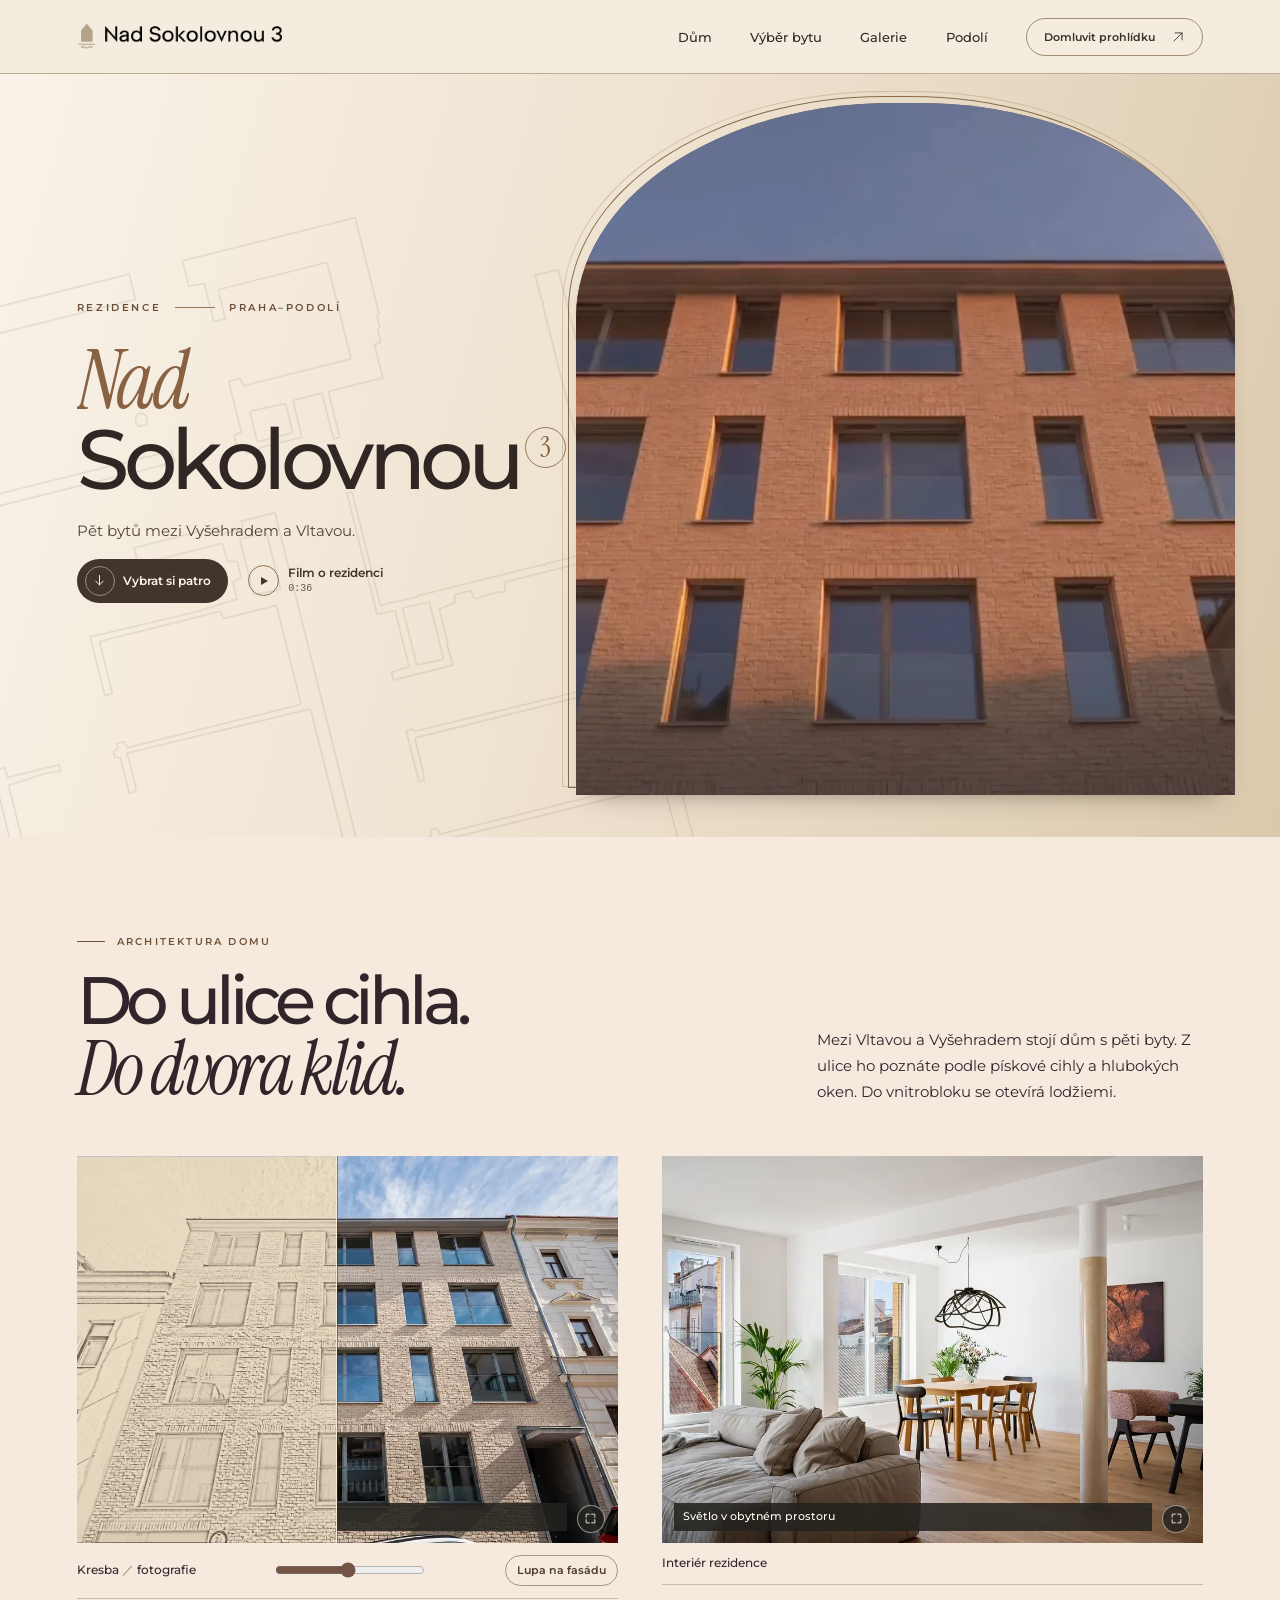
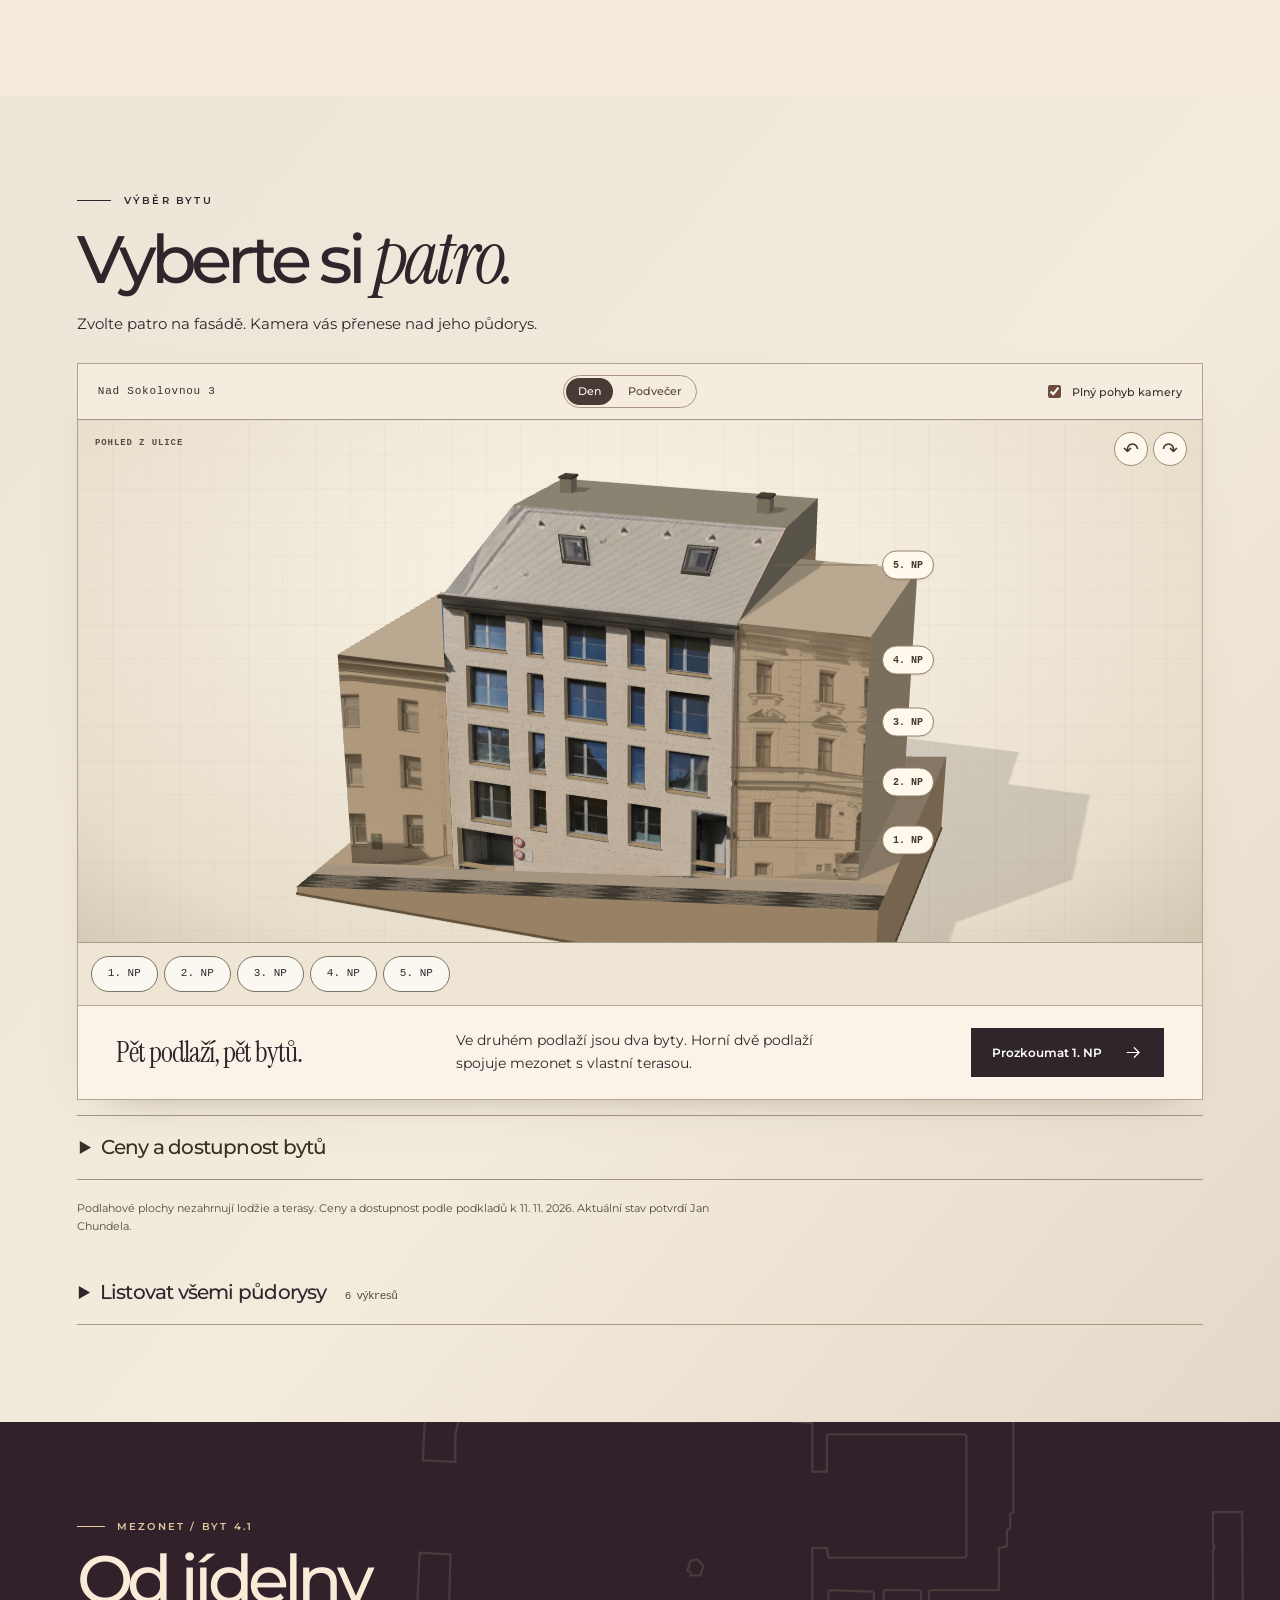
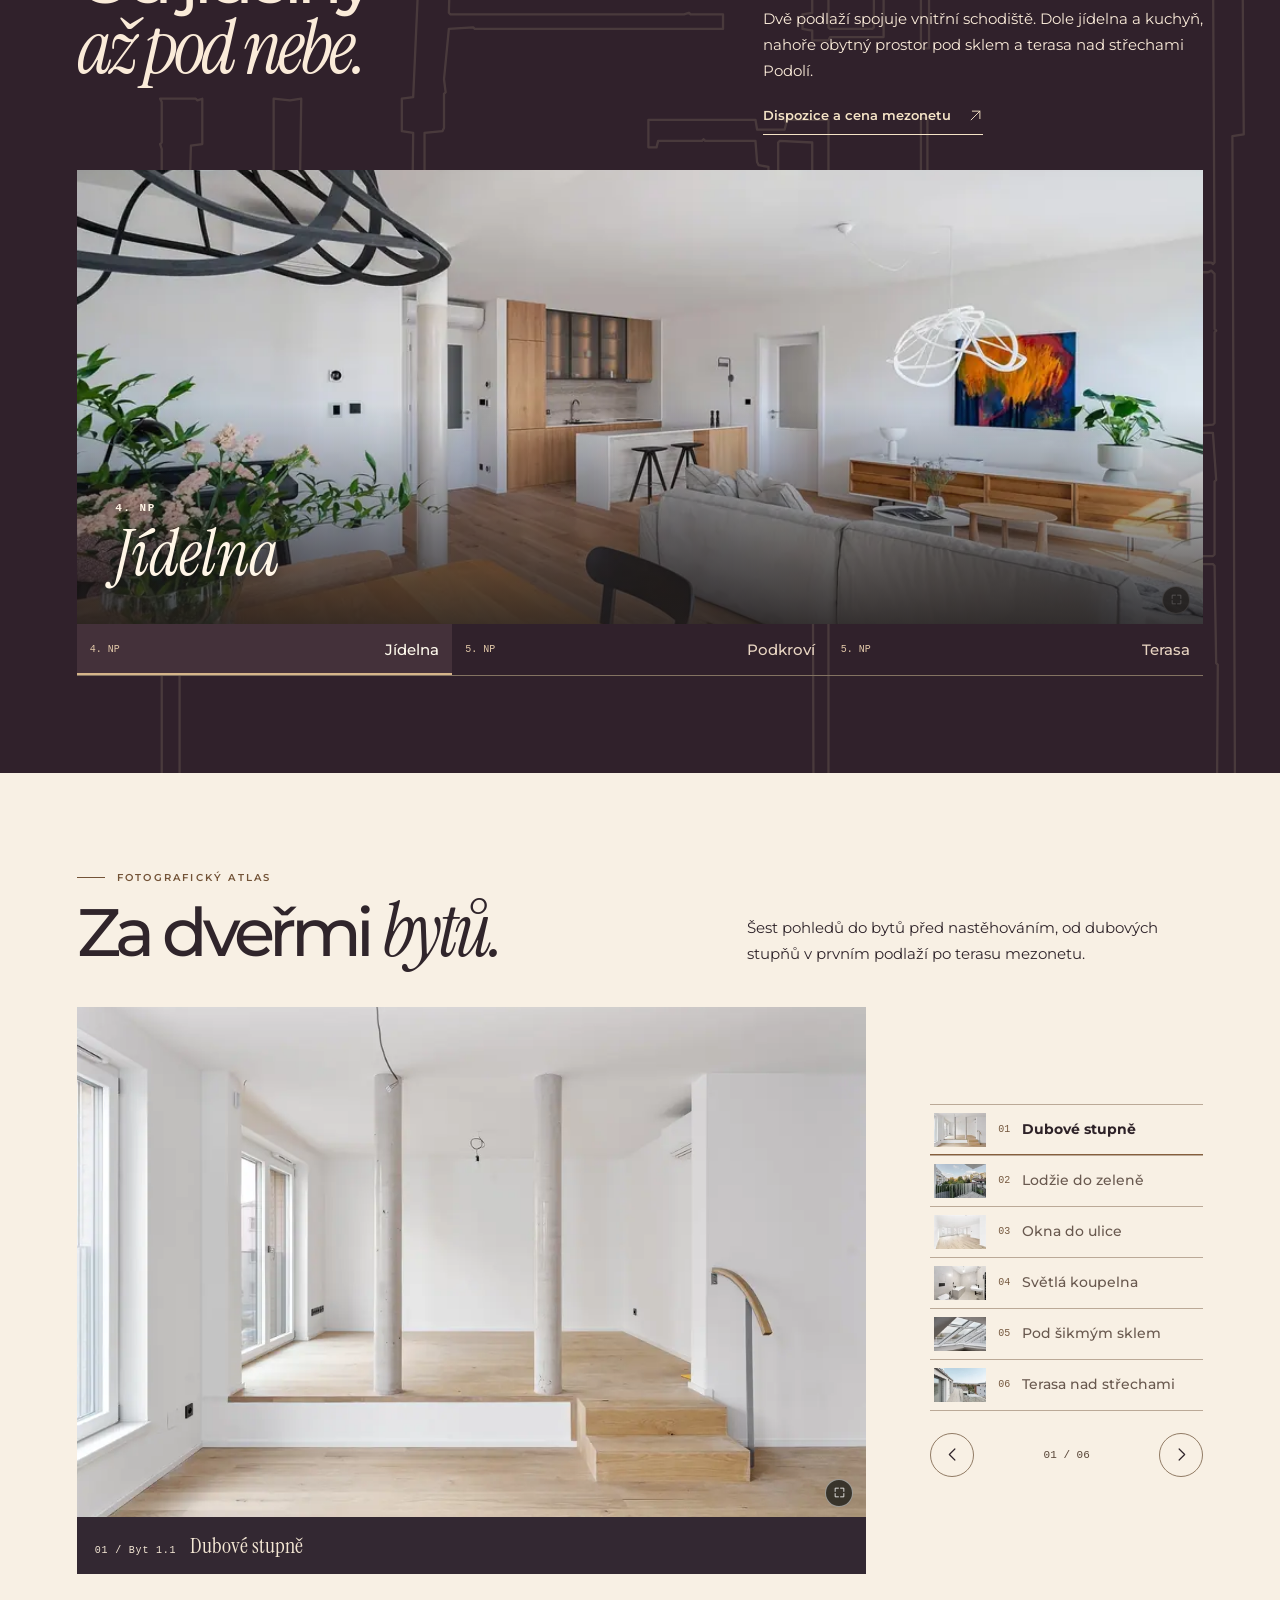
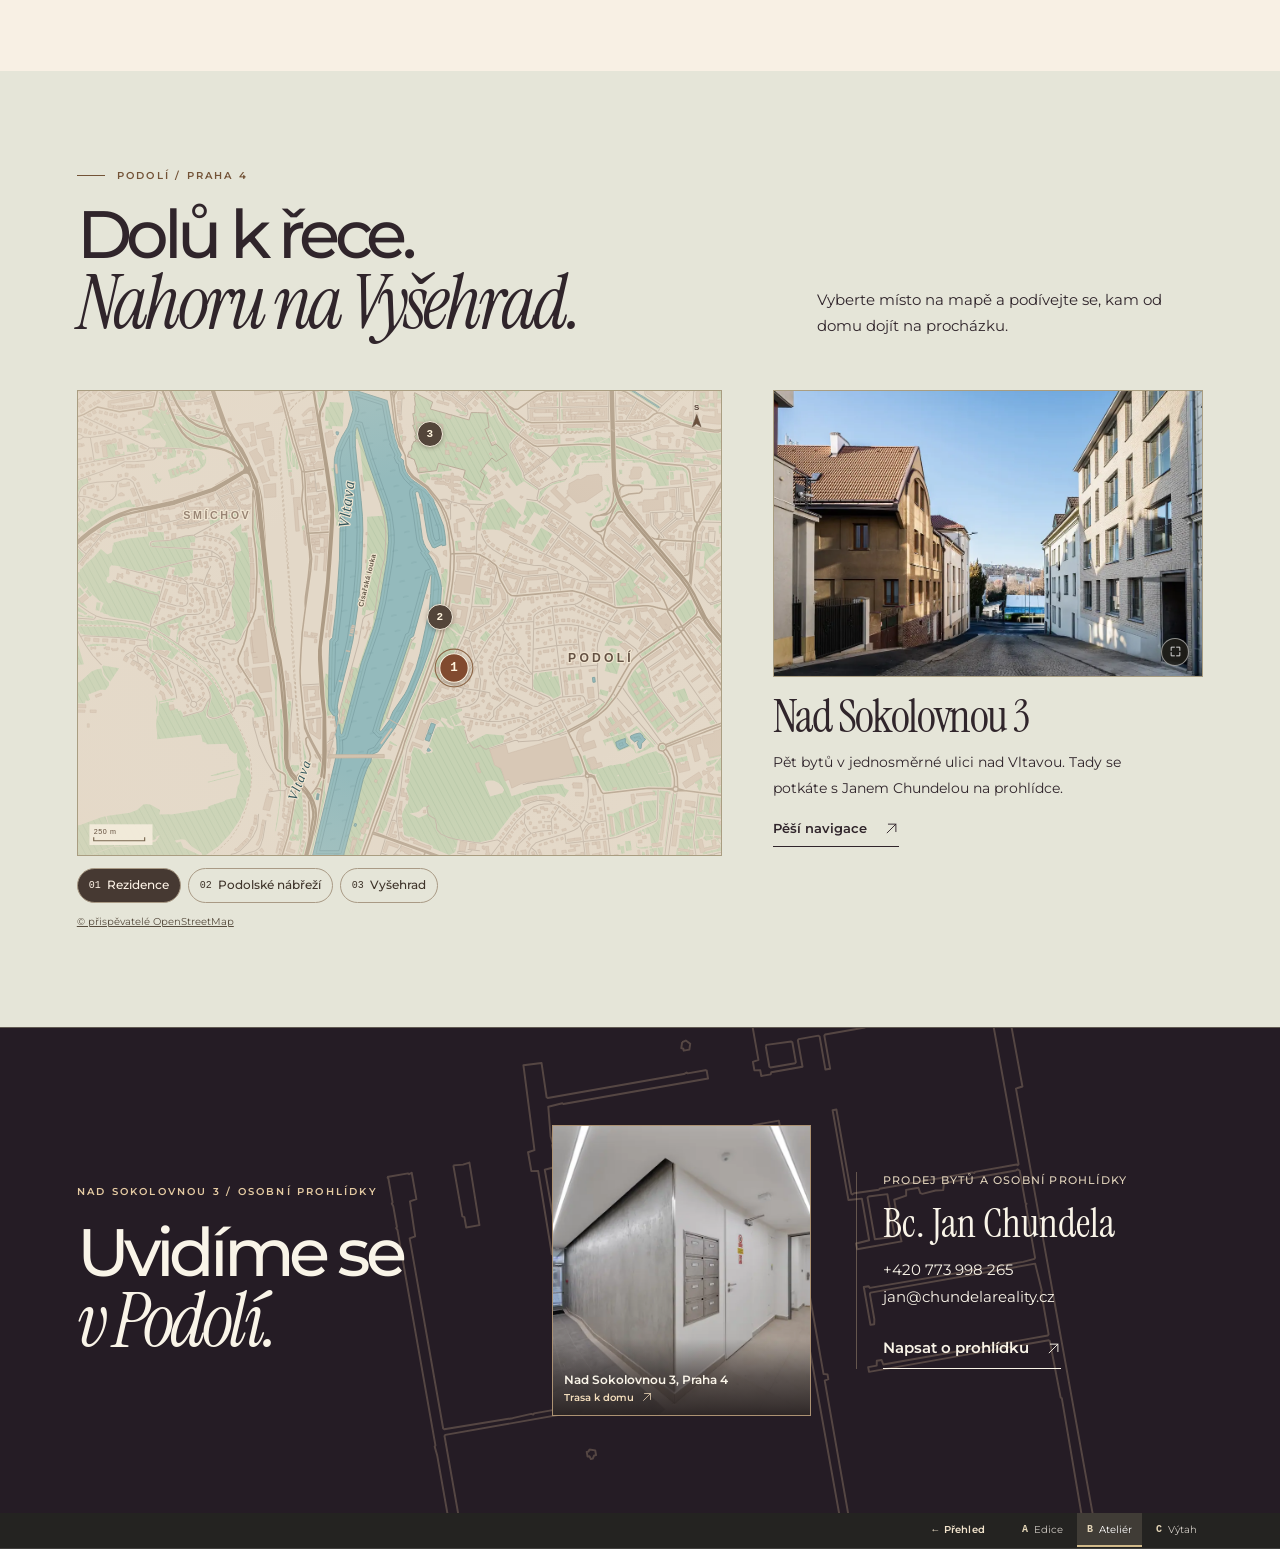
==== commit f36145ad: "Zveřejnit prostorový Ateliér s filmem, mapou a galeriemi bytů" ====
--- a/atelier.html
+++ b/atelier.html
@@ -1,4 +1,4 @@
-<!DOCTYPE html><html lang="cs"><head><meta charset="utf-8"><meta name="viewport" content="width=device-width,initial-scale=1"><meta name="robots" content="noindex, nofollow"><meta name="theme-color" content="#302d2a"><meta name="description" content="Pět bytů v rezidenci Nad Sokolovnou 3, Praha 4 – Podolí. Půdorysy, podlahové plochy, ceny a osobní prohlídky s Janem Chundelou."><title>Nad Sokolovnou 3 · Rezidence v Podolí</title><link rel="icon" href="assets/atelier/symbol.png"><link rel="stylesheet" href="assets/fonts.css"><link rel="stylesheet" href="style.ca2fc68836.css"><link rel="stylesheet" href="model.e422124b8e.css"><link rel="stylesheet" href="atelier.9737ea2a44.css"><link rel="stylesheet" href="atelier-edition.b179d292fe.css"></head><body class="design-b"><a class="skip" href="#byty">Přejít na výběr bytu</a><header class="head atelier-head">
+<!DOCTYPE html><html lang="cs"><head><meta charset="utf-8"><meta name="viewport" content="width=device-width,initial-scale=1"><meta name="robots" content="noindex, nofollow"><meta name="theme-color" content="#302d2a"><meta name="description" content="Pět bytů v rezidenci Nad Sokolovnou 3, Praha 4 – Podolí. Půdorysy, podlahové plochy, ceny a osobní prohlídky s Janem Chundelou."><title>Nad Sokolovnou 3 · Rezidence v Podolí</title><link rel="icon" href="assets/atelier/symbol.png"><link rel="stylesheet" href="assets/fonts.css"><link rel="stylesheet" href="style.ca2fc68836.css"><link rel="stylesheet" href="model.e422124b8e.css"><link rel="stylesheet" href="atelier.9737ea2a44.css"><link rel="stylesheet" href="atelier-edition.56aae0dae2.css"></head><body class="design-b"><a class="skip" href="#byty">Přejít na výběr bytu</a><header class="head atelier-head">
       <a class="project-logo" href="#uvod" aria-label="Nad Sokolovnou 3, úvod"><img src="assets/atelier/znak-projektu.png" alt="Nad Sokolovnou 3"></a>
       <nav class="mainnav" id="mainnav" aria-label="Hlavní navigace"><a href="#rezidence">Dům</a><a href="#byty">Výběr bytu</a><a href="#galerie">Galerie</a><a href="#podoli">Podolí</a></nav>
       <a class="contactnav" href="#kontakt">Domluvit prohlídku <svg viewBox="0 0 24 24" fill="none" stroke="currentColor" stroke-width="1.5" stroke-linecap="round" stroke-linejoin="round" aria-hidden="true"><path d="M5 19 19 5M7 5h12v12"/></svg></a>
@@ -8,34 +8,39 @@
       <picture><source media="(max-width:700px)" srcset="assets/atelier/pruceli-mobil.webp"><img src="assets/atelier/pruceli-siroky.webp" alt="Průčelí domu Nad Sokolovnou ve večerním světle" fetchpriority="high" width="1280" height="720"></picture>
       <video data-film muted loop playsinline preload="none" aria-hidden="true"></video><div class="gate-shutter" aria-hidden="true"></div></div></div>
       <div class="film-ink"><p class="b-eyebrow">Rezidence <i></i> Praha–Podolí</p>
-        <h1 id="project-title"><span class="title-line"><span>Nad</span></span><span class="title-line"><span>Sokolovnou <sup>3</sup></span></span></h1>
-        <a class="film-link" href="#byty"><i><svg viewBox="0 0 24 24" fill="none" stroke="currentColor" stroke-width="1.5" stroke-linecap="round" stroke-linejoin="round" aria-hidden="true"><path d="M12 4v15m-6-6 6 6 6-6"/></svg></i> Vybrat si patro</a></div>
+        <h1 id="project-title"><span class="title-line"><span>Nad</span></span><span class="title-line"><span>Sokolovnou<sup>3</sup></span></span></h1>
+        <p class="cover-address">Pět bytů mezi Vyšehradem a Vltavou.</p><div class="cover-invitations"><a class="film-link" href="#byty"><i><svg viewBox="0 0 24 24" fill="none" stroke="currentColor" stroke-width="1.5" stroke-linecap="round" stroke-linejoin="round" aria-hidden="true"><path d="M12 4v15m-6-6 6 6 6-6"/></svg></i> Vybrat si patro</a>
+          <button type="button" class="cinema-invite" data-cinema-open aria-haspopup="dialog"><i class="play-mark" aria-hidden="true"></i><span>Film o rezidenci <small>0:36</small></span></button></div></div>
       <div class="film-chapters" role="group" aria-label="Záběry z filmu rezidence" hidden><button data-film-chapter="0" aria-pressed="true">Dům</button><button data-film-chapter="4.4" aria-pressed="false">Mezonet</button><button data-film-chapter="8.2" aria-pressed="false">Řeka</button></div>
       <button class="film-toggle" data-film-toggle hidden aria-label="Přehrát film"><span class="film-glyph" aria-hidden="true"></span><span data-film-label>Přehrát film</span></button>
     </section><section id="rezidence" class="residence-section b-pad">
       <header class="b-heading"><p class="b-eyebrow">Architektura domu</p><h2>Do ulice cihla.<br><em>Do dvora klid.</em></h2>
         <p class="b-prose">Mezi Vltavou a Vyšehradem stojí dům s pěti byty. Z ulice ho poznáte podle pískové cihly a hlubokých oken. Do vnitrobloku se otevírá lodžiemi.</p></header>
       <div class="residence-pair"><figure class="facade-study"><div class="study-glass">
-        <button class="imgbtn " data-gallery="fasada-podhled" aria-label="Zvětšit snímek — Písková cihla a hluboká ostění"><img class="" src="assets/fasada-podhled.webp" srcset="assets/fasada-podhled-640.webp 640w, assets/fasada-podhled-1024.webp 1024w, assets/fasada-podhled.webp 1538w" sizes="(max-width: 700px) 100vw, 55vw" alt="Cihlová fasáda rezidence z pohledu od chodníku" loading="lazy" decoding="async"><span class="image-caption">Písková cihla a hluboká ostění</span><i class="zoombadge"><svg viewBox="0 0 24 24" fill="none" stroke="currentColor" stroke-width="1.5" stroke-linecap="round" stroke-linejoin="round" aria-hidden="true"><path d="M4 10V4h6m4 0h6v6m0 4v6h-6m-4 0H4v-6"/></svg></i></button><img class="ink-study" src="assets/atelier/studie-fasady.webp" loading="lazy" alt="" aria-hidden="true"><i class="study-rule" aria-hidden="true"></i></div>
-        <figcaption><label for="study-mix">Kresba <span>／</span> fotografie</label><input id="study-mix" type="range" min="0" max="100" value="48" aria-label="Podíl kresby v pohledu na fasádu"></figcaption></figure>
+        <button class="imgbtn " data-gallery="fasada-podhled" aria-label="Zvětšit snímek — Písková cihla a hluboká ostění"><img class="" src="assets/fasada-podhled.webp" srcset="assets/fasada-podhled-640.webp 640w, assets/fasada-podhled-1024.webp 1024w, assets/fasada-podhled.webp 1538w" sizes="(max-width: 700px) 100vw, 55vw" alt="Cihlová fasáda rezidence z pohledu od chodníku" loading="lazy" decoding="async"><span class="image-caption">Písková cihla a hluboká ostění</span><i class="zoombadge"><svg viewBox="0 0 24 24" fill="none" stroke="currentColor" stroke-width="1.5" stroke-linecap="round" stroke-linejoin="round" aria-hidden="true"><path d="M4 10V4h6m4 0h6v6m0 4v6h-6m-4 0H4v-6"/></svg></i></button><img class="ink-study" src="assets/atelier/studie-fasady.webp" loading="lazy" alt="" aria-hidden="true"><i class="study-rule" aria-hidden="true"></i><span class="masonry-lens" aria-hidden="true" hidden></span></div>
+        <figcaption><label for="study-mix">Kresba <span>／</span> fotografie</label><input id="study-mix" type="range" min="0" max="100" value="48" aria-label="Podíl kresby v pohledu na fasádu"><button type="button" class="lens-switch" data-study-lens aria-pressed="false">Lupa na fasádu</button></figcaption><p class="lens-instruction" hidden>Lupu posuňte po fotografii prstem, myší nebo šipkami.</p></figure>
         <figure class="residence-room"><button class="imgbtn " data-gallery="interier-denni" aria-label="Zvětšit snímek — Světlo v obytném prostoru"><img class="" src="assets/interier-denni.webp" srcset="assets/interier-denni-640.webp 640w, assets/interier-denni-1024.webp 1024w, assets/interier-denni.webp 1679w" sizes="(max-width: 700px) 100vw, 55vw" alt="Obývací pokoj s jídelnou a velkými okny" loading="lazy" decoding="async"><span class="image-caption">Světlo v obytném prostoru</span><i class="zoombadge"><svg viewBox="0 0 24 24" fill="none" stroke="currentColor" stroke-width="1.5" stroke-linecap="round" stroke-linejoin="round" aria-hidden="true"><path d="M4 10V4h6m4 0h6v6m0 4v6h-6m-4 0H4v-6"/></svg></i></button><figcaption>Interiér rezidence</figcaption></figure></div>
     </section><section id="byty" class="house-section section-wrap"><div class="kicker"><i></i> Výběr bytu</div><h2>Vyberte si <em>patro.</em></h2><p class="house-intro">Zvolte patro na fasádě. Kamera vás přenese nad jeho půdorys.</p>
-    <p class="sr-arrival" role="status" data-arrival></p><div class="model-sheet"><div class="model-drawing"><div class="drawing-head"><span>Nad Sokolovnou 3</span><label class="motion-setting"><input type="checkbox" data-camera-motion checked> Plný pohyb kamery</label></div><div class="model-canvas"><div data-house-model></div><div class="travel-line" aria-hidden="true"><i></i></div></div><div class="model-actions"><div class="floor-strip" role="group" aria-label="Výběr podlaží"><button disabled data-house="1" aria-pressed="false">1. NP</button><button disabled data-house="2" aria-pressed="false">2. NP</button><button disabled data-house="3" aria-pressed="false">3. NP</button><button disabled data-house="4" aria-pressed="false">4. NP</button><button disabled data-house="5" aria-pressed="false">5. NP</button></div><button class="fold-house" hidden>Zpět na celý dům</button></div></div>
-    <div class="model-plans" aria-label="Půdorysy vybraného podlaží"><div class="model-overview"><img class="model-cover-photo" src="assets/ch-dum-pruceli.webp" srcset="assets/ch-dum-pruceli-640.webp 640w, assets/ch-dum-pruceli-1024.webp 1024w, assets/ch-dum-pruceli.webp 1680w" sizes="(max-width: 700px) 100vw, 55vw" alt="Průčelí rezidence z protějšího chodníku" loading="lazy" decoding="async"><span class="drawing-label">Nad Sokolovnou 3</span><h3>Pět podlaží,<br>pět bytů.</h3><p>Ve druhém podlaží jsou dva byty. Horní dvě podlaží spojuje mezonet s vlastní terasou.</p><button class="btn dark" disabled data-house-first>Prozkoumat 1. NP <svg viewBox="0 0 24 24" fill="none" stroke="currentColor" stroke-width="1.5" stroke-linecap="round" stroke-linejoin="round" aria-hidden="true"><path d="M4 12h15m-6-6 6 6-6 6"/></svg></button></div><div class="model-result" tabindex="-1" hidden><span class="drawing-label" data-house-label></span><h3 data-house-title></h3><div class="floor-apartments" role="group" aria-label="Byty v podlaží"></div><button class="model-plan" data-floor-plan><img alt="" decoding="async"><span><svg viewBox="0 0 24 24" fill="none" stroke="currentColor" stroke-width="1.5" stroke-linecap="round" stroke-linejoin="round" aria-hidden="true"><path d="M4 10V4h6m4 0h6v6m0 4v6h-6m-4 0H4v-6"/></svg></span></button><p data-house-metrics></p><button class="btn dark" data-floor-detail>Půdorys a detail <svg viewBox="0 0 24 24" fill="none" stroke="currentColor" stroke-width="1.5" stroke-linecap="round" stroke-linejoin="round" aria-hidden="true"><path d="M5 19 19 5M7 5h12v12"/></svg></button><button class="unit-photo-link" data-floor-photos hidden></button></div></div></div><details class="price-sheet"><summary>Ceny a dostupnost bytů</summary><div class="price-options"><div class="filters" role="group" aria-label="Zobrazit byty"><button data-filter="all" aria-pressed="true">Všechny (5)</button><button data-filter="available" aria-pressed="false">Dostupné (4)</button></div></div><div class="price-rows"><button data-unit="1.1" data-sold="false"><span>Byt 1.1</span><b>4+kk</b><span>108 m²</span><strong>19 900 000 Kč</strong><svg viewBox="0 0 24 24" fill="none" stroke="currentColor" stroke-width="1.5" stroke-linecap="round" stroke-linejoin="round" aria-hidden="true"><path d="M5 19 19 5M7 5h12v12"/></svg></button><button data-unit="2.1" data-sold="true"><span>Byt 2.1</span><b>3+kk</b><span>85 m²</span><strong>Prodáno</strong><svg viewBox="0 0 24 24" fill="none" stroke="currentColor" stroke-width="1.5" stroke-linecap="round" stroke-linejoin="round" aria-hidden="true"><path d="M5 19 19 5M7 5h12v12"/></svg></button><button data-unit="2.2" data-sold="false"><span>Byt 2.2</span><b>2+kk</b><span>62 m²</span><strong>12 900 000 Kč</strong><svg viewBox="0 0 24 24" fill="none" stroke="currentColor" stroke-width="1.5" stroke-linecap="round" stroke-linejoin="round" aria-hidden="true"><path d="M5 19 19 5M7 5h12v12"/></svg></button><button data-unit="3.1" data-sold="false"><span>Byt 3.1</span><b>5+kk</b><span>153 m²</span><strong>29 900 000 Kč</strong><svg viewBox="0 0 24 24" fill="none" stroke="currentColor" stroke-width="1.5" stroke-linecap="round" stroke-linejoin="round" aria-hidden="true"><path d="M5 19 19 5M7 5h12v12"/></svg></button><button data-unit="4.1" data-sold="false"><span>Byt 4.1</span><b>6+kk</b><span>205 m²</span><strong>39 490 000 Kč</strong><svg viewBox="0 0 24 24" fill="none" stroke="currentColor" stroke-width="1.5" stroke-linecap="round" stroke-linejoin="round" aria-hidden="true"><path d="M5 19 19 5M7 5h12v12"/></svg></button></div></details><p class="inventory-note">Podlahové plochy nezahrnují lodžie a terasy. Ceny a dostupnost podle podkladů k 11. 11. 2026. Aktuální stav potvrdí Jan Chundela.</p><details class="sheets-archive"><summary>Listovat všemi půdorysy <span>6 výkresů</span></summary>
+    <p class="sr-arrival" role="status" data-arrival></p><div class="model-sheet"><div class="model-drawing"><div class="drawing-head"><span class="model-address">Nad Sokolovnou 3</span><div class="model-light" role="group" aria-label="Osvětlení modelu"><button data-model-light="day" aria-pressed="true">Den</button><button data-model-light="evening" aria-pressed="false">Podvečer</button></div><label class="motion-setting"><input type="checkbox" data-camera-motion checked> Plný pohyb kamery</label></div><div class="model-canvas"><div data-house-model></div><div class="travel-line" aria-hidden="true"><i></i></div></div><div class="model-actions"><div class="floor-strip" role="group" aria-label="Výběr podlaží"><button disabled data-house="1" aria-pressed="false">1. NP</button><button disabled data-house="2" aria-pressed="false">2. NP</button><button disabled data-house="3" aria-pressed="false">3. NP</button><button disabled data-house="4" aria-pressed="false">4. NP</button><button disabled data-house="5" aria-pressed="false">5. NP</button></div><button class="fold-house" hidden>Zpět na celý dům</button></div></div>
+    <div class="model-plans" aria-label="Půdorysy vybraného podlaží"><div class="model-overview"><img class="model-cover-photo" src="assets/ch-dum-pruceli.webp" srcset="assets/ch-dum-pruceli-640.webp 640w, assets/ch-dum-pruceli-1024.webp 1024w, assets/ch-dum-pruceli.webp 1680w" sizes="(max-width: 700px) 100vw, 55vw" alt="Průčelí rezidence z protějšího chodníku" loading="lazy" decoding="async"><span class="drawing-label">Nad Sokolovnou 3</span><h3>Pět podlaží, <br>pět bytů.</h3><p>Ve druhém podlaží jsou dva byty. Horní dvě podlaží spojuje mezonet s vlastní terasou.</p><button class="btn dark" disabled data-house-first>Prozkoumat 1. NP <svg viewBox="0 0 24 24" fill="none" stroke="currentColor" stroke-width="1.5" stroke-linecap="round" stroke-linejoin="round" aria-hidden="true"><path d="M4 12h15m-6-6 6 6-6 6"/></svg></button></div><div class="model-result" tabindex="-1" hidden><span class="drawing-label" data-house-label></span><h3 data-house-title></h3><div class="floor-apartments" role="group" aria-label="Byty v podlaží"></div><button class="model-plan" data-floor-plan><img alt="" decoding="async"><span><svg viewBox="0 0 24 24" fill="none" stroke="currentColor" stroke-width="1.5" stroke-linecap="round" stroke-linejoin="round" aria-hidden="true"><path d="M4 10V4h6m4 0h6v6m0 4v6h-6m-4 0H4v-6"/></svg></span></button><p data-house-metrics></p><button class="btn dark" data-floor-detail>Půdorys a detail <svg viewBox="0 0 24 24" fill="none" stroke="currentColor" stroke-width="1.5" stroke-linecap="round" stroke-linejoin="round" aria-hidden="true"><path d="M5 19 19 5M7 5h12v12"/></svg></button><button class="unit-photo-link" data-floor-photos hidden></button><a class="specific-visit" data-specific-visit hidden>Sjednat prohlídku tohoto bytu <svg viewBox="0 0 24 24" fill="none" stroke="currentColor" stroke-width="1.5" stroke-linecap="round" stroke-linejoin="round" aria-hidden="true"><path d="M5 19 19 5M7 5h12v12"/></svg></a><div class="apartment-filmstrip" data-apartment-filmstrip aria-label="Fotografie zvoleného bytu" hidden></div></div></div></div><details class="price-sheet"><summary>Ceny a dostupnost bytů</summary><div class="price-options"><div class="filters" role="group" aria-label="Zobrazit byty"><button data-filter="all" aria-pressed="true">Všechny (5)</button><button data-filter="available" aria-pressed="false">Dostupné (4)</button></div></div><div class="price-rows"><button data-unit="1.1" data-sold="false"><span class="inventory-apartment"><img src="assets/ch-1-1-obyvaci-thumb.webp" width="74" height="48" loading="lazy" alt=""><span>Byt 1.1<small>1. NP</small></span></span><b>4+kk</b><span>108 m²</span><strong>19 900 000 Kč</strong><svg viewBox="0 0 24 24" fill="none" stroke="currentColor" stroke-width="1.5" stroke-linecap="round" stroke-linejoin="round" aria-hidden="true"><path d="M5 19 19 5M7 5h12v12"/></svg></button><button data-unit="2.1" data-sold="true"><span class="inventory-apartment"><img src="assets/plan-2-1.webp" width="74" height="48" loading="lazy" alt=""><span>Byt 2.1<small>2. NP</small></span></span><b>3+kk</b><span>85 m²</span><strong>Prodáno</strong><svg viewBox="0 0 24 24" fill="none" stroke="currentColor" stroke-width="1.5" stroke-linecap="round" stroke-linejoin="round" aria-hidden="true"><path d="M5 19 19 5M7 5h12v12"/></svg></button><button data-unit="2.2" data-sold="false"><span class="inventory-apartment"><img src="assets/ch-2-2-obyvaci-thumb.webp" width="74" height="48" loading="lazy" alt=""><span>Byt 2.2<small>2. NP</small></span></span><b>2+kk</b><span>62 m²</span><strong>12 900 000 Kč</strong><svg viewBox="0 0 24 24" fill="none" stroke="currentColor" stroke-width="1.5" stroke-linecap="round" stroke-linejoin="round" aria-hidden="true"><path d="M5 19 19 5M7 5h12v12"/></svg></button><button data-unit="3.1" data-sold="false"><span class="inventory-apartment"><img src="assets/ch-3-1-obyvaci-thumb.webp" width="74" height="48" loading="lazy" alt=""><span>Byt 3.1<small>3. NP</small></span></span><b>5+kk</b><span>153 m²</span><strong>29 900 000 Kč</strong><svg viewBox="0 0 24 24" fill="none" stroke="currentColor" stroke-width="1.5" stroke-linecap="round" stroke-linejoin="round" aria-hidden="true"><path d="M5 19 19 5M7 5h12v12"/></svg></button><button data-unit="4.1" data-sold="false"><span class="inventory-apartment"><img src="assets/ch-4-1-podkrovi-thumb.webp" width="74" height="48" loading="lazy" alt=""><span>Byt 4.1<small>4.–5. NP</small></span></span><b>6+kk</b><span>205 m²</span><strong>39 490 000 Kč</strong><svg viewBox="0 0 24 24" fill="none" stroke="currentColor" stroke-width="1.5" stroke-linecap="round" stroke-linejoin="round" aria-hidden="true"><path d="M5 19 19 5M7 5h12v12"/></svg></button></div></details><p class="inventory-note">Podlahové plochy nezahrnují lodžie a terasy. Ceny a dostupnost podle podkladů k 11. 11. 2026. Aktuální stav potvrdí Jan Chundela.</p><details class="sheets-archive"><summary>Listovat všemi půdorysy <span>6 výkresů</span></summary>
       <div class="sheets-body"><div><p class="b-eyebrow">Výkresy rezidence</p><h3>Byt po <em>bytu.</em></h3><p>Obě úrovně mezonetu mají vlastní výkres. Každý půdorys si můžete zvětšit.</p></div>
       <div class="plan-console"><div class="plot-label"><span>Půdorys</span><span id="plan-seq">01 / 06</span></div>
       <button class="plot" data-plan-open aria-label="Zvětšit vybraný půdorys"><img src="assets/plan-1-1.webp" loading="lazy" alt="Půdorys bytu 1.1"><i><svg viewBox="0 0 24 24" fill="none" stroke="currentColor" stroke-width="1.5" stroke-linecap="round" stroke-linejoin="round" aria-hidden="true"><path d="M4 10V4h6m4 0h6v6m0 4v6h-6m-4 0H4v-6"/></svg></i></button>
-      <div class="plot-tools"><div><small id="plan-floor">Byt 1.1 · 1. NP</small><strong id="plan-name">4+kk <span>/</span> 108 m²</strong></div><div><button class="circle" data-plan-prev aria-label="Předchozí půdorys"><svg viewBox="0 0 24 24" fill="none" stroke="currentColor" stroke-width="1.5" stroke-linecap="round" stroke-linejoin="round" aria-hidden="true"><path d="m15 5-7 7 7 7"/></svg></button><button class="circle" data-plan-next aria-label="Další půdorys"><svg viewBox="0 0 24 24" fill="none" stroke="currentColor" stroke-width="1.5" stroke-linecap="round" stroke-linejoin="round" aria-hidden="true"><path d="m9 5 7 7-7 7"/></svg></button></div></div></div></div></details></section><section class="penthouse b-pad"><div class="penthouse-story"><p class="b-eyebrow">Mezonet / 4. a 5. podlaží</p>
-      <h2>Večer pod <em>sklem.</em></h2><p class="b-prose">Schodiště z jídelny vede pod šikmou prosklenou střechu. O pár kroků dál už jsou venku jen terasy a střechy Podolí.</p>
-      <button class="b-text-link" data-unit="4.1">Prohlédnout mezonet <svg viewBox="0 0 24 24" fill="none" stroke="currentColor" stroke-width="1.5" stroke-linecap="round" stroke-linejoin="round" aria-hidden="true"><path d="M4 12h15m-6-6 6 6-6 6"/></svg></button></div>
-      <div class="penthouse-pair"><button class="imgbtn " data-gallery="mezonet-svetlo" aria-label="Zvětšit snímek — Pod prosklenou střechou"><img class="" src="assets/mezonet-svetlo.webp" srcset="assets/mezonet-svetlo-640.webp 640w, assets/mezonet-svetlo-1024.webp 1024w, assets/mezonet-svetlo.webp 1679w" sizes="(max-width: 700px) 100vw, 55vw" alt="Posezení pod prosklenou střechou mezonetu" loading="lazy" decoding="async"><span class="image-caption">Pod prosklenou střechou</span><i class="zoombadge"><svg viewBox="0 0 24 24" fill="none" stroke="currentColor" stroke-width="1.5" stroke-linecap="round" stroke-linejoin="round" aria-hidden="true"><path d="M4 10V4h6m4 0h6v6m0 4v6h-6m-4 0H4v-6"/></svg></i></button><button class="imgbtn " data-gallery="mezonet-dolni" aria-label="Zvětšit snímek — Jídelna v dolním podlaží"><img class="" src="assets/mezonet-dolni.webp" srcset="assets/mezonet-dolni-640.webp 640w, assets/mezonet-dolni-1024.webp 1024w, assets/mezonet-dolni.webp 1600w" sizes="(max-width: 700px) 100vw, 55vw" alt="Jídelna a kuchyně z galerie mezonetu" loading="lazy" decoding="async"><span class="image-caption">Jídelna v dolním podlaží</span><i class="zoombadge"><svg viewBox="0 0 24 24" fill="none" stroke="currentColor" stroke-width="1.5" stroke-linecap="round" stroke-linejoin="round" aria-hidden="true"><path d="M4 10V4h6m4 0h6v6m0 4v6h-6m-4 0H4v-6"/></svg></i></button></div></section><section id="galerie" class="b-gallery b-pad"><div class="b-gallery-head"><p class="b-eyebrow">Fotografický atlas</p><h2>Za dveřmi <em>bytů.</em></h2>
+      <div class="plot-tools"><div><small id="plan-floor">Byt 1.1 · 1. NP</small><strong id="plan-name">4+kk <span>/</span> 108 m²</strong></div><div><button class="circle" data-plan-prev aria-label="Předchozí půdorys"><svg viewBox="0 0 24 24" fill="none" stroke="currentColor" stroke-width="1.5" stroke-linecap="round" stroke-linejoin="round" aria-hidden="true"><path d="m15 5-7 7 7 7"/></svg></button><button class="circle" data-plan-next aria-label="Další půdorys"><svg viewBox="0 0 24 24" fill="none" stroke="currentColor" stroke-width="1.5" stroke-linecap="round" stroke-linejoin="round" aria-hidden="true"><path d="m9 5 7 7-7 7"/></svg></button></div></div></div></div></details></section><section class="penthouse b-pad" id="mezonet"><div class="penthouse-story"><p class="b-eyebrow">Mezonet / Byt 4.1</p><h2>Od jídelny <br><em>až pod nebe.</em></h2>
+      <p class="b-prose">Dvě podlaží spojuje vnitřní schodiště. Dole jídelna a kuchyň, nahoře obytný prostor pod sklem a terasa nad střechami Podolí.</p>
+      <button class="b-text-link" data-unit="4.1">Dispozice a cena mezonetu <svg viewBox="0 0 24 24" fill="none" stroke="currentColor" stroke-width="1.5" stroke-linecap="round" stroke-linejoin="round" aria-hidden="true"><path d="M5 19 19 5M7 5h12v12"/></svg></button></div>
+      <div class="room-spread"><div class="room-shots"><figure data-room-shot="0"><button class="imgbtn " data-gallery="mezonet-dolni" aria-label="Zvětšit snímek — Dolní podlaží mezonetu s jídelnou a kuchyní."><img class="" src="assets/mezonet-dolni.webp" srcset="assets/mezonet-dolni-640.webp 640w, assets/mezonet-dolni-1024.webp 1024w, assets/mezonet-dolni.webp 1600w" sizes="(max-width: 700px) 100vw, 55vw" alt="Jídelna a kuchyně z galerie mezonetu" loading="lazy" decoding="async"><span class="image-caption">Dolní podlaží mezonetu s jídelnou a kuchyní.</span><i class="zoombadge"><svg viewBox="0 0 24 24" fill="none" stroke="currentColor" stroke-width="1.5" stroke-linecap="round" stroke-linejoin="round" aria-hidden="true"><path d="M4 10V4h6m4 0h6v6m0 4v6h-6m-4 0H4v-6"/></svg></i></button><figcaption><small>4. NP</small>Jídelna</figcaption></figure><figure data-room-shot="1"><button class="imgbtn " data-gallery="mezonet-svetlo" aria-label="Zvětšit snímek — Horní obytný prostor pod šikmou prosklenou střechou."><img class="" src="assets/mezonet-svetlo.webp" srcset="assets/mezonet-svetlo-640.webp 640w, assets/mezonet-svetlo-1024.webp 1024w, assets/mezonet-svetlo.webp 1679w" sizes="(max-width: 700px) 100vw, 55vw" alt="Posezení pod prosklenou střechou mezonetu" loading="lazy" decoding="async"><span class="image-caption">Horní obytný prostor pod šikmou prosklenou střechou.</span><i class="zoombadge"><svg viewBox="0 0 24 24" fill="none" stroke="currentColor" stroke-width="1.5" stroke-linecap="round" stroke-linejoin="round" aria-hidden="true"><path d="M4 10V4h6m4 0h6v6m0 4v6h-6m-4 0H4v-6"/></svg></i></button><figcaption><small>5. NP</small>Podkroví</figcaption></figure><figure data-room-shot="2"><button class="imgbtn " data-gallery="stresni-terasa" aria-label="Zvětšit snímek — Z terasy se pohled otevírá nad podolské střechy."><img class="" src="assets/stresni-terasa.webp" srcset="assets/stresni-terasa-640.webp 640w, assets/stresni-terasa-1024.webp 1024w, assets/stresni-terasa.webp 1680w" sizes="(max-width: 700px) 100vw, 55vw" alt="Terasa horního podlaží" loading="lazy" decoding="async"><span class="image-caption">Z terasy se pohled otevírá nad podolské střechy.</span><i class="zoombadge"><svg viewBox="0 0 24 24" fill="none" stroke="currentColor" stroke-width="1.5" stroke-linecap="round" stroke-linejoin="round" aria-hidden="true"><path d="M4 10V4h6m4 0h6v6m0 4v6h-6m-4 0H4v-6"/></svg></i></button><figcaption><small>5. NP</small>Terasa</figcaption></figure></div><div class="room-tabs" role="group" aria-label="Pohledy do mezonetu"><button type="button" data-room-choice="0" aria-pressed="true"><small>4. NP</small>Jídelna</button><button type="button" data-room-choice="1" aria-pressed="false"><small>5. NP</small>Podkroví</button><button type="button" data-room-choice="2" aria-pressed="false"><small>5. NP</small>Terasa</button></div></div></section><section id="galerie" class="b-gallery b-pad"><div class="b-gallery-head"><p class="b-eyebrow">Fotografický atlas</p><h2>Za dveřmi <em>bytů.</em></h2>
       <p class="b-prose">Šest pohledů do bytů před nastěhováním, od dubových stupňů v prvním podlaží po terasu mezonetu.</p></div>
-      <div class="folio"><div class="folio-stage"><figure class="folio-frame"><button class="imgbtn " data-gallery="ch-1-1-stupne" aria-label="Zvětšit snímek — Dubové stupně"><img class="" src="assets/ch-1-1-stupne.webp" srcset="assets/ch-1-1-stupne-640.webp 640w, assets/ch-1-1-stupne-1024.webp 1024w, assets/ch-1-1-stupne.webp 1680w" sizes="(max-width: 700px) 100vw, 55vw" alt="Dřevěné stupně mezi částmi obytného prostoru" loading="lazy" decoding="async"><span class="image-caption">Dubové stupně</span><i class="zoombadge"><svg viewBox="0 0 24 24" fill="none" stroke="currentColor" stroke-width="1.5" stroke-linecap="round" stroke-linejoin="round" aria-hidden="true"><path d="M4 10V4h6m4 0h6v6m0 4v6h-6m-4 0H4v-6"/></svg></i></button><figcaption><small>01 / Byt 1.1</small><span>Dubové stupně</span></figcaption></figure><figure class="folio-frame"><button class="imgbtn " data-gallery="ch-2-2-lodzie" aria-label="Zvětšit snímek — Lodžie do zeleně"><img class="" src="assets/ch-2-2-lodzie.webp" srcset="assets/ch-2-2-lodzie-640.webp 640w, assets/ch-2-2-lodzie-1024.webp 1024w, assets/ch-2-2-lodzie.webp 1680w" sizes="(max-width: 700px) 100vw, 55vw" alt="Lodžie s výhledem do zeleně" loading="lazy" decoding="async"><span class="image-caption">Lodžie do zeleně</span><i class="zoombadge"><svg viewBox="0 0 24 24" fill="none" stroke="currentColor" stroke-width="1.5" stroke-linecap="round" stroke-linejoin="round" aria-hidden="true"><path d="M4 10V4h6m4 0h6v6m0 4v6h-6m-4 0H4v-6"/></svg></i></button><figcaption><small>02 / Byt 2.2</small><span>Lodžie do zeleně</span></figcaption></figure><figure class="folio-frame"><button class="imgbtn " data-gallery="ch-3-1-obyvaci" aria-label="Zvětšit snímek — Okna do ulice"><img class="" src="assets/ch-3-1-obyvaci.webp" srcset="assets/ch-3-1-obyvaci-640.webp 640w, assets/ch-3-1-obyvaci-1024.webp 1024w, assets/ch-3-1-obyvaci.webp 1680w" sizes="(max-width: 700px) 100vw, 55vw" alt="Obytný prostor třetího podlaží" loading="lazy" decoding="async"><span class="image-caption">Okna do ulice</span><i class="zoombadge"><svg viewBox="0 0 24 24" fill="none" stroke="currentColor" stroke-width="1.5" stroke-linecap="round" stroke-linejoin="round" aria-hidden="true"><path d="M4 10V4h6m4 0h6v6m0 4v6h-6m-4 0H4v-6"/></svg></i></button><figcaption><small>03 / Byt 3.1</small><span>Okna do ulice</span></figcaption></figure><figure class="folio-frame"><button class="imgbtn " data-gallery="ch-3-1-koupelna" aria-label="Zvětšit snímek — Světlá koupelna"><img class="" src="assets/ch-3-1-koupelna.webp" srcset="assets/ch-3-1-koupelna-640.webp 640w, assets/ch-3-1-koupelna-1024.webp 1024w, assets/ch-3-1-koupelna.webp 1680w" sizes="(max-width: 700px) 100vw, 55vw" alt="Vana a dvojumyvadlo v koupelně" loading="lazy" decoding="async"><span class="image-caption">Světlá koupelna</span><i class="zoombadge"><svg viewBox="0 0 24 24" fill="none" stroke="currentColor" stroke-width="1.5" stroke-linecap="round" stroke-linejoin="round" aria-hidden="true"><path d="M4 10V4h6m4 0h6v6m0 4v6h-6m-4 0H4v-6"/></svg></i></button><figcaption><small>04 / Byt 3.1</small><span>Světlá koupelna</span></figcaption></figure><figure class="folio-frame"><button class="imgbtn " data-gallery="ch-4-1-okna" aria-label="Zvětšit snímek — Pod šikmým sklem"><img class="" src="assets/ch-4-1-okna.webp" srcset="assets/ch-4-1-okna-640.webp 640w, assets/ch-4-1-okna-1024.webp 1024w, assets/ch-4-1-okna.webp 1680w" sizes="(max-width: 700px) 100vw, 55vw" alt="Detail šikmého prosklení v horním podlaží" loading="lazy" decoding="async"><span class="image-caption">Pod šikmým sklem</span><i class="zoombadge"><svg viewBox="0 0 24 24" fill="none" stroke="currentColor" stroke-width="1.5" stroke-linecap="round" stroke-linejoin="round" aria-hidden="true"><path d="M4 10V4h6m4 0h6v6m0 4v6h-6m-4 0H4v-6"/></svg></i></button><figcaption><small>05 / Byt 4.1</small><span>Pod šikmým sklem</span></figcaption></figure><figure class="folio-frame"><button class="imgbtn " data-gallery="ch-4-1-terasa" aria-label="Zvětšit snímek — Terasa nad střechami"><img class="" src="assets/ch-4-1-terasa.webp" srcset="assets/ch-4-1-terasa-640.webp 640w, assets/ch-4-1-terasa-1024.webp 1024w, assets/ch-4-1-terasa.webp 1680w" sizes="(max-width: 700px) 100vw, 55vw" alt="Střešní terasa nad Podolím" loading="lazy" decoding="async"><span class="image-caption">Terasa nad střechami</span><i class="zoombadge"><svg viewBox="0 0 24 24" fill="none" stroke="currentColor" stroke-width="1.5" stroke-linecap="round" stroke-linejoin="round" aria-hidden="true"><path d="M4 10V4h6m4 0h6v6m0 4v6h-6m-4 0H4v-6"/></svg></i></button><figcaption><small>06 / Byt 4.1</small><span>Terasa nad střechami</span></figcaption></figure></div><div class="folio-side"><div class="folio-index" aria-label="Výběr fotografie"><button type="button" data-folio-index="0" aria-pressed="true"><span>01</span>Dubové stupně</button><button type="button" data-folio-index="1" aria-pressed="false"><span>02</span>Lodžie do zeleně</button><button type="button" data-folio-index="2" aria-pressed="false"><span>03</span>Okna do ulice</button><button type="button" data-folio-index="3" aria-pressed="false"><span>04</span>Světlá koupelna</button><button type="button" data-folio-index="4" aria-pressed="false"><span>05</span>Pod šikmým sklem</button><button type="button" data-folio-index="5" aria-pressed="false"><span>06</span>Terasa nad střechami</button></div>
-      <div class="folio-arrows"><button type="button" data-folio-step="-1" aria-label="Předchozí fotografie v atlasu"><svg viewBox="0 0 24 24" fill="none" stroke="currentColor" stroke-width="1.5" stroke-linecap="round" stroke-linejoin="round" aria-hidden="true"><path d="m15 5-7 7 7 7"/></svg></button><output aria-live="polite" data-folio-count>01 / 06</output><button type="button" data-folio-step="1" aria-label="Další fotografie v atlasu"><svg viewBox="0 0 24 24" fill="none" stroke="currentColor" stroke-width="1.5" stroke-linecap="round" stroke-linejoin="round" aria-hidden="true"><path d="m9 5 7 7-7 7"/></svg></button></div></div></div></section><section id="podoli" class="riverside b-pad"><div class="river-hero"><button class="imgbtn " data-gallery="vysehrad-pristav" aria-label="Zvětšit snímek — Vyšehrad nad podolským přístavem"><img class="" src="assets/vysehrad-pristav.webp" srcset="assets/vysehrad-pristav-640.webp 640w, assets/vysehrad-pristav-1024.webp 1024w, assets/vysehrad-pristav.webp 1680w" sizes="(max-width: 700px) 100vw, 55vw" alt="Vyšehrad nad přístavem na Vltavě" loading="lazy" decoding="async"><span class="image-caption">Vyšehrad nad podolským přístavem</span><i class="zoombadge"><svg viewBox="0 0 24 24" fill="none" stroke="currentColor" stroke-width="1.5" stroke-linecap="round" stroke-linejoin="round" aria-hidden="true"><path d="M4 10V4h6m4 0h6v6m0 4v6h-6m-4 0H4v-6"/></svg></i></button></div>
-      <div class="river-layout"><div><p class="b-eyebrow">Okolí domu / Praha 4</p><h2>Dolů k řece.<br><em>Nahoru na Vyšehrad.</em></h2>
-      <p class="b-prose">Z ulice Nad Sokolovnou se dá sejít k Vltavě a pokračovat podél přístavu. Opačným směrem vedou podolské schody nahoru na Vyšehrad.</p>
-      <a class="b-text-link" href="https://www.google.com/maps/search/?api=1&query=Nad+Sokolovnou+3%2C+Praha+4%2C+Podol%C3%AD" target="_blank" rel="noopener">Nad Sokolovnou 3 na mapě <svg viewBox="0 0 24 24" fill="none" stroke="currentColor" stroke-width="1.5" stroke-linecap="round" stroke-linejoin="round" aria-hidden="true"><path d="M5 19 19 5M7 5h12v12"/></svg></a></div>
-      <div class="river-small"><button class="imgbtn " data-gallery="ulice-nad-sokolovnou" aria-label="Zvětšit snímek — Ulice na cestě k řece"><img class="" src="assets/ulice-nad-sokolovnou.webp" srcset="assets/ulice-nad-sokolovnou-640.webp 640w, assets/ulice-nad-sokolovnou-1024.webp 1024w, assets/ulice-nad-sokolovnou.webp 1679w" sizes="(max-width: 700px) 100vw, 55vw" alt="Ulice Nad Sokolovnou v pohledu k řece" loading="lazy" decoding="async"><span class="image-caption">Ulice na cestě k řece</span><i class="zoombadge"><svg viewBox="0 0 24 24" fill="none" stroke="currentColor" stroke-width="1.5" stroke-linecap="round" stroke-linejoin="round" aria-hidden="true"><path d="M4 10V4h6m4 0h6v6m0 4v6h-6m-4 0H4v-6"/></svg></i></button><button class="imgbtn " data-gallery="hrad-vyhled" aria-label="Zvětšit snímek — Přes Vltavu k Hradčanům"><img class="" src="assets/hrad-vyhled.webp" srcset="assets/hrad-vyhled-640.webp 640w, assets/hrad-vyhled-1024.webp 1024w, assets/hrad-vyhled.webp 1680w" sizes="(max-width: 700px) 100vw, 55vw" alt="Pohled přes Vltavu směrem k Hradčanům" loading="lazy" decoding="async"><span class="image-caption">Přes Vltavu k Hradčanům</span><i class="zoombadge"><svg viewBox="0 0 24 24" fill="none" stroke="currentColor" stroke-width="1.5" stroke-linecap="round" stroke-linejoin="round" aria-hidden="true"><path d="M4 10V4h6m4 0h6v6m0 4v6h-6m-4 0H4v-6"/></svg></i></button></div></div></section></main><footer id="kontakt" class="project-contact b-pad blueprint"><svg class="contact-trace" focusable="false" aria-hidden="true" xmlns="http://www.w3.org/2000/svg" viewBox="0 0 675 733"><path pathLength="1" d="M475.0,706.0L475.0,729.0L519.0,729.0L519.0,706.0Z M242.0,706.0L242.0,729.0L286.0,729.0L286.0,706.0Z M160.0,671.0L160.0,705.0L154.0,706.0L154.0,729.0L199.0,729.0L199.0,706.0L170.0,706.0L169.0,705.0L169.0,671.0Z M163.0,513.0L162.0,515.0L160.0,515.0L160.0,520.0L162.0,520.0L163.0,523.0L165.0,523.0L167.0,520.0L169.0,520.0L169.0,515.0Z M257.0,443.0L257.0,471.0L262.0,472.0L263.0,471.0L263.0,443.0Z M306.0,210.0L306.0,227.0L311.0,227.0L312.0,223.0L339.0,223.0L340.0,222.0L341.0,223.0L372.0,223.0L373.0,236.0L374.0,238.0L380.0,239.0L380.0,252.0L374.0,253.0L373.0,255.0L373.0,267.0L340.0,269.0L257.0,268.0L257.0,314.0L263.0,314.0L263.0,274.0L264.0,273.0L358.0,273.0L359.0,279.0L400.0,279.0L401.0,280.0L401.0,356.0L400.0,357.0L264.0,357.0L263.0,352.0L257.0,352.0L257.0,356.0L253.0,357.0L253.0,362.0L257.0,363.0L257.0,391.0L262.0,391.0L263.0,387.0L263.0,364.0L262.0,363.0L263.0,361.0L406.0,362.0L407.0,363.0L408.0,699.0L406.0,706.0L388.0,706.0L388.0,729.0L432.0,729.0L432.0,706.0L417.0,705.0L417.0,485.0L421.0,484.0L421.0,479.0L417.0,478.0L417.0,210.0L390.0,210.0L391.0,212.0L390.0,216.0L373.0,216.0L372.0,210.0Z M387.0,223.0L407.0,224.0L407.0,267.0L406.0,268.0L386.0,267.0L386.0,224.0Z M75.0,197.0L75.0,251.0L77.0,252.0L77.0,263.0L91.0,263.0L92.0,197.0L85.0,198.0Z M5.0,197.0L6.0,199.0L6.0,224.0L5.0,225.0L6.0,228.0L6.0,250.0L5.0,251.0L6.0,253.0L6.0,276.0L5.0,277.0L6.0,285.0L6.0,481.0L5.0,482.0L6.0,492.0L6.0,705.0L5.0,706.0L6.0,727.0L5.0,729.0L52.0,729.0L52.0,706.0L18.0,706.0L17.0,705.0L17.0,473.0L18.0,472.0L169.0,472.0L169.0,363.0L198.0,361.0L210.0,362.0L210.0,357.0L170.0,357.0L169.0,349.0L160.0,349.0L160.0,436.0L161.0,437.0L161.0,466.0L160.0,467.0L157.0,466.0L137.0,466.0L136.0,467.0L134.0,466.0L113.0,466.0L112.0,467.0L110.0,466.0L90.0,467.0L18.0,466.0L17.0,465.0L17.0,264.0L23.0,263.0L24.0,226.0L31.0,225.0L31.0,197.0L28.0,198.0L27.0,197.0Z M332.0,112.0L330.0,118.0L332.0,119.0L332.0,121.0L338.0,121.0L340.0,115.0L336.0,111.0Z M352.0,145.0L332.0,145.0L331.0,144.0L328.0,145.0L184.0,145.0L183.0,144.0L184.0,108.0L165.0,107.0L161.0,196.0L154.0,197.0L154.0,217.0L161.0,218.0L160.0,306.0L169.0,306.0L168.0,302.0L168.0,218.0L179.0,217.0L180.0,215.0L180.0,194.0L181.0,193.0L180.0,185.0L183.0,154.0L198.0,153.0L199.0,154.0L352.0,154.0Z M672.0,82.0L654.0,82.0L654.0,102.0L655.0,103.0L654.0,106.0L655.0,298.0L654.0,299.0L653.0,298.0L609.0,298.0L608.0,299.0L606.0,298.0L508.0,298.0L507.0,299.0L481.0,298.0L479.0,299.0L478.0,298.0L478.0,209.0L474.0,209.0L474.0,304.0L488.0,305.0L488.0,349.0L474.0,350.0L474.0,356.0L521.0,356.0L520.0,340.0L521.0,339.0L521.0,312.0L534.0,310.0L535.0,304.0L548.0,304.0L549.0,310.0L551.0,311.0L565.0,310.0L573.0,311.0L575.0,304.0L651.0,304.0L653.0,303.0L655.0,305.0L655.0,339.0L656.0,340.0L655.0,341.0L655.0,397.0L654.0,398.0L642.0,399.0L480.0,398.0L479.0,396.0L474.0,396.0L474.0,436.0L478.0,436.0L479.0,431.0L479.0,404.0L480.0,403.0L654.0,403.0L656.0,432.0L655.0,433.0L655.0,478.0L654.0,479.0L480.0,479.0L479.0,474.0L474.0,474.0L473.0,479.0L464.0,479.0L464.0,484.0L654.0,484.0L655.0,485.0L656.0,545.0L657.0,546.0L656.0,705.0L655.0,706.0L621.0,706.0L621.0,729.0L668.0,729.0L666.0,220.0L673.0,219.0Z M495.0,304.0L515.0,305.0L515.0,349.0L514.0,350.0L494.0,349.0L494.0,305.0Z M395.0,6.0L395.0,26.0L407.0,27.0L407.0,57.0L416.0,57.0L416.0,35.0L417.0,34.0L501.0,34.0L502.0,35.0L502.0,109.0L501.0,110.0L417.0,110.0L416.0,104.0L407.0,104.0L407.0,144.0L401.0,145.0L401.0,154.0L407.0,155.0L407.0,161.0L417.0,161.0L418.0,159.0L451.0,159.0L451.0,131.0L452.0,130.0L473.0,130.0L474.0,131.0L474.0,166.0L479.0,166.0L479.0,131.0L480.0,130.0L522.0,130.0L522.0,104.0L527.0,103.0L527.0,93.0L529.0,92.0L529.0,83.0L531.0,82.0L531.0,6.0Z M417.0,131.0L418.0,130.0L444.0,131.0L445.0,132.0L445.0,153.0L444.0,154.0L418.0,154.0L417.0,153.0Z M167.0,50.0L187.0,51.0L187.0,34.0L189.0,26.0L353.0,26.0L353.0,6.0L169.0,6.0Z" fill="none" stroke="#716851" stroke-width="1.4" stroke-linejoin="round"/></svg>
+      <div class="folio"><div class="folio-stage"><figure class="folio-frame"><button class="imgbtn " data-gallery="ch-1-1-stupne" aria-label="Zvětšit snímek — Dubové stupně"><img class="" src="assets/ch-1-1-stupne.webp" srcset="assets/ch-1-1-stupne-640.webp 640w, assets/ch-1-1-stupne-1024.webp 1024w, assets/ch-1-1-stupne.webp 1680w" sizes="(max-width: 700px) 100vw, 55vw" alt="Dřevěné stupně mezi částmi obytného prostoru" loading="lazy" decoding="async"><span class="image-caption">Dubové stupně</span><i class="zoombadge"><svg viewBox="0 0 24 24" fill="none" stroke="currentColor" stroke-width="1.5" stroke-linecap="round" stroke-linejoin="round" aria-hidden="true"><path d="M4 10V4h6m4 0h6v6m0 4v6h-6m-4 0H4v-6"/></svg></i></button><figcaption><small>01 / Byt 1.1</small><span>Dubové stupně</span></figcaption></figure><figure class="folio-frame"><button class="imgbtn " data-gallery="ch-2-2-lodzie" aria-label="Zvětšit snímek — Lodžie do zeleně"><img class="" src="assets/ch-2-2-lodzie.webp" srcset="assets/ch-2-2-lodzie-640.webp 640w, assets/ch-2-2-lodzie-1024.webp 1024w, assets/ch-2-2-lodzie.webp 1680w" sizes="(max-width: 700px) 100vw, 55vw" alt="Lodžie s výhledem do zeleně" loading="lazy" decoding="async"><span class="image-caption">Lodžie do zeleně</span><i class="zoombadge"><svg viewBox="0 0 24 24" fill="none" stroke="currentColor" stroke-width="1.5" stroke-linecap="round" stroke-linejoin="round" aria-hidden="true"><path d="M4 10V4h6m4 0h6v6m0 4v6h-6m-4 0H4v-6"/></svg></i></button><figcaption><small>02 / Byt 2.2</small><span>Lodžie do zeleně</span></figcaption></figure><figure class="folio-frame"><button class="imgbtn " data-gallery="ch-3-1-obyvaci" aria-label="Zvětšit snímek — Okna do ulice"><img class="" src="assets/ch-3-1-obyvaci.webp" srcset="assets/ch-3-1-obyvaci-640.webp 640w, assets/ch-3-1-obyvaci-1024.webp 1024w, assets/ch-3-1-obyvaci.webp 1680w" sizes="(max-width: 700px) 100vw, 55vw" alt="Obytný prostor třetího podlaží" loading="lazy" decoding="async"><span class="image-caption">Okna do ulice</span><i class="zoombadge"><svg viewBox="0 0 24 24" fill="none" stroke="currentColor" stroke-width="1.5" stroke-linecap="round" stroke-linejoin="round" aria-hidden="true"><path d="M4 10V4h6m4 0h6v6m0 4v6h-6m-4 0H4v-6"/></svg></i></button><figcaption><small>03 / Byt 3.1</small><span>Okna do ulice</span></figcaption></figure><figure class="folio-frame"><button class="imgbtn " data-gallery="ch-3-1-koupelna" aria-label="Zvětšit snímek — Světlá koupelna"><img class="" src="assets/ch-3-1-koupelna.webp" srcset="assets/ch-3-1-koupelna-640.webp 640w, assets/ch-3-1-koupelna-1024.webp 1024w, assets/ch-3-1-koupelna.webp 1680w" sizes="(max-width: 700px) 100vw, 55vw" alt="Vana a dvojumyvadlo v koupelně" loading="lazy" decoding="async"><span class="image-caption">Světlá koupelna</span><i class="zoombadge"><svg viewBox="0 0 24 24" fill="none" stroke="currentColor" stroke-width="1.5" stroke-linecap="round" stroke-linejoin="round" aria-hidden="true"><path d="M4 10V4h6m4 0h6v6m0 4v6h-6m-4 0H4v-6"/></svg></i></button><figcaption><small>04 / Byt 3.1</small><span>Světlá koupelna</span></figcaption></figure><figure class="folio-frame"><button class="imgbtn " data-gallery="ch-4-1-okna" aria-label="Zvětšit snímek — Pod šikmým sklem"><img class="" src="assets/ch-4-1-okna.webp" srcset="assets/ch-4-1-okna-640.webp 640w, assets/ch-4-1-okna-1024.webp 1024w, assets/ch-4-1-okna.webp 1680w" sizes="(max-width: 700px) 100vw, 55vw" alt="Detail šikmého prosklení v horním podlaží" loading="lazy" decoding="async"><span class="image-caption">Pod šikmým sklem</span><i class="zoombadge"><svg viewBox="0 0 24 24" fill="none" stroke="currentColor" stroke-width="1.5" stroke-linecap="round" stroke-linejoin="round" aria-hidden="true"><path d="M4 10V4h6m4 0h6v6m0 4v6h-6m-4 0H4v-6"/></svg></i></button><figcaption><small>05 / Byt 4.1</small><span>Pod šikmým sklem</span></figcaption></figure><figure class="folio-frame"><button class="imgbtn " data-gallery="ch-4-1-terasa" aria-label="Zvětšit snímek — Terasa nad střechami"><img class="" src="assets/ch-4-1-terasa.webp" srcset="assets/ch-4-1-terasa-640.webp 640w, assets/ch-4-1-terasa-1024.webp 1024w, assets/ch-4-1-terasa.webp 1680w" sizes="(max-width: 700px) 100vw, 55vw" alt="Střešní terasa nad Podolím" loading="lazy" decoding="async"><span class="image-caption">Terasa nad střechami</span><i class="zoombadge"><svg viewBox="0 0 24 24" fill="none" stroke="currentColor" stroke-width="1.5" stroke-linecap="round" stroke-linejoin="round" aria-hidden="true"><path d="M4 10V4h6m4 0h6v6m0 4v6h-6m-4 0H4v-6"/></svg></i></button><figcaption><small>06 / Byt 4.1</small><span>Terasa nad střechami</span></figcaption></figure></div><div class="folio-side"><div class="folio-index" aria-label="Výběr fotografie"><button type="button" data-folio-index="0" aria-pressed="true"><img src="assets/ch-1-1-stupne-thumb.webp" width="72" height="48" loading="lazy" alt=""><span>01</span>Dubové stupně</button><button type="button" data-folio-index="1" aria-pressed="false"><img src="assets/ch-2-2-lodzie-thumb.webp" width="72" height="48" loading="lazy" alt=""><span>02</span>Lodžie do zeleně</button><button type="button" data-folio-index="2" aria-pressed="false"><img src="assets/ch-3-1-obyvaci-thumb.webp" width="72" height="48" loading="lazy" alt=""><span>03</span>Okna do ulice</button><button type="button" data-folio-index="3" aria-pressed="false"><img src="assets/ch-3-1-koupelna-thumb.webp" width="72" height="48" loading="lazy" alt=""><span>04</span>Světlá koupelna</button><button type="button" data-folio-index="4" aria-pressed="false"><img src="assets/ch-4-1-okna-thumb.webp" width="72" height="48" loading="lazy" alt=""><span>05</span>Pod šikmým sklem</button><button type="button" data-folio-index="5" aria-pressed="false"><img src="assets/ch-4-1-terasa-thumb.webp" width="72" height="48" loading="lazy" alt=""><span>06</span>Terasa nad střechami</button></div>
+      <div class="folio-arrows"><button type="button" data-folio-step="-1" aria-label="Předchozí fotografie v atlasu"><svg viewBox="0 0 24 24" fill="none" stroke="currentColor" stroke-width="1.5" stroke-linecap="round" stroke-linejoin="round" aria-hidden="true"><path d="m15 5-7 7 7 7"/></svg></button><output aria-live="polite" data-folio-count>01 / 06</output><button type="button" data-folio-step="1" aria-label="Další fotografie v atlasu"><svg viewBox="0 0 24 24" fill="none" stroke="currentColor" stroke-width="1.5" stroke-linecap="round" stroke-linejoin="round" aria-hidden="true"><path d="m9 5 7 7-7 7"/></svg></button></div></div></div></section><section id="podoli" class="riverside b-pad"><div class="b-heading"><p class="b-eyebrow">Podolí / Praha 4</p><h2>Dolů k řece.<br><em>Nahoru na Vyšehrad.</em></h2>
+      <p class="b-prose">Vyberte místo na mapě a podívejte se, kam od domu dojít na procházku.</p></div>
+      <div class="paper-atlas"><div class="atlas-map"><div class="atlas-window"><img class="atlas-base" src="assets/atelier/podoli-papir.svg" loading="lazy" width="900" height="650" alt="Mapa Podolí s vyznačením domu, nábřeží a Vyšehradu"><button type="button" class="paper-pin" data-near="0" aria-label="1 – Rezidence" aria-pressed="true" style="left:58.44%;top:59.64%"><span>1</span></button><button type="button" class="paper-pin" data-near="1" aria-label="2 – Podolské nábřeží" aria-pressed="false" style="left:56.28%;top:48.58%"><span>2</span></button><button type="button" class="paper-pin" data-near="2" aria-label="3 – Vyšehrad" aria-pressed="false" style="left:54.73%;top:9.28%"><span>3</span></button></div>
+      <div class="atlas-key" role="group" aria-label="Místa v okolí"><button data-near="0" aria-pressed="true"><span>01</span>Rezidence</button><button data-near="1" aria-pressed="false"><span>02</span>Podolské nábřeží</button><button data-near="2" aria-pressed="false"><span>03</span>Vyšehrad</button></div><a class="atlas-credit" href="https://www.openstreetmap.org/copyright" target="_blank" rel="noopener">© přispěvatelé OpenStreetMap</a></div>
+      <div class="atlas-photos"><figure data-near-view="0"><button class="imgbtn " data-gallery="ulice-nad-sokolovnou" aria-label="Zvětšit snímek — Rezidence"><img class="" src="assets/ulice-nad-sokolovnou.webp" srcset="assets/ulice-nad-sokolovnou-640.webp 640w, assets/ulice-nad-sokolovnou-1024.webp 1024w, assets/ulice-nad-sokolovnou.webp 1679w" sizes="(max-width: 700px) 100vw, 55vw" alt="Ulice Nad Sokolovnou v pohledu k řece" loading="lazy" decoding="async"><span class="image-caption">Rezidence</span><i class="zoombadge"><svg viewBox="0 0 24 24" fill="none" stroke="currentColor" stroke-width="1.5" stroke-linecap="round" stroke-linejoin="round" aria-hidden="true"><path d="M4 10V4h6m4 0h6v6m0 4v6h-6m-4 0H4v-6"/></svg></i></button><figcaption><h3>Nad Sokolovnou 3</h3><p>Pět bytů v jednosměrné ulici nad Vltavou. Tady se potkáte s Janem Chundelou na prohlídce.</p><a class="b-text-link" href="https://www.google.com/maps/dir/?api=1&destination=50.0541748%2C14.4195275&travelmode=walking" target="_blank" rel="noopener">Pěší navigace <svg viewBox="0 0 24 24" fill="none" stroke="currentColor" stroke-width="1.5" stroke-linecap="round" stroke-linejoin="round" aria-hidden="true"><path d="M5 19 19 5M7 5h12v12"/></svg></a></figcaption></figure><figure data-near-view="1"><button class="imgbtn " data-gallery="vltava-nabrezi" aria-label="Zvětšit snímek — Podolské nábřeží"><img class="" src="assets/vltava-nabrezi.webp" srcset="assets/vltava-nabrezi-640.webp 640w, assets/vltava-nabrezi-1024.webp 1024w, assets/vltava-nabrezi.webp 1680w" sizes="(max-width: 700px) 100vw, 55vw" alt="Chodník na podolském nábřeží podél Vltavy" loading="lazy" decoding="async"><span class="image-caption">Podolské nábřeží</span><i class="zoombadge"><svg viewBox="0 0 24 24" fill="none" stroke="currentColor" stroke-width="1.5" stroke-linecap="round" stroke-linejoin="round" aria-hidden="true"><path d="M4 10V4h6m4 0h6v6m0 4v6h-6m-4 0H4v-6"/></svg></i></button><figcaption><h3>Podolské nábřeží</h3><p>Projděte se podél řeky u Podolské vodárny. Mezi promenádou a Veslařským ostrovem kotví lodě.</p><a class="b-text-link" href="https://www.google.com/maps/dir/?api=1&destination=50.0564422%2C14.4185699&travelmode=walking" target="_blank" rel="noopener">Pěší navigace <svg viewBox="0 0 24 24" fill="none" stroke="currentColor" stroke-width="1.5" stroke-linecap="round" stroke-linejoin="round" aria-hidden="true"><path d="M5 19 19 5M7 5h12v12"/></svg></a></figcaption></figure><figure data-near-view="2"><button class="imgbtn " data-gallery="vysehrad-pristav" aria-label="Zvětšit snímek — Vyšehrad"><img class="" src="assets/vysehrad-pristav.webp" srcset="assets/vysehrad-pristav-640.webp 640w, assets/vysehrad-pristav-1024.webp 1024w, assets/vysehrad-pristav.webp 1680w" sizes="(max-width: 700px) 100vw, 55vw" alt="Vyšehrad nad přístavem na Vltavě" loading="lazy" decoding="async"><span class="image-caption">Vyšehrad</span><i class="zoombadge"><svg viewBox="0 0 24 24" fill="none" stroke="currentColor" stroke-width="1.5" stroke-linecap="round" stroke-linejoin="round" aria-hidden="true"><path d="M4 10V4h6m4 0h6v6m0 4v6h-6m-4 0H4v-6"/></svg></i></button><figcaption><h3>Vyšehrad</h3><p>Přes Podolské schody vystoupáte k vyšehradským hradbám. U baziliky sv. Petra a Pavla se otevírají výhledy na město.</p><a class="b-text-link" href="https://www.google.com/maps/dir/?api=1&destination=50.0644972%2C14.4178861&travelmode=walking" target="_blank" rel="noopener">Pěší navigace <svg viewBox="0 0 24 24" fill="none" stroke="currentColor" stroke-width="1.5" stroke-linecap="round" stroke-linejoin="round" aria-hidden="true"><path d="M5 19 19 5M7 5h12v12"/></svg></a></figcaption></figure></div></div></section></main><footer id="kontakt" class="project-contact b-pad blueprint"><svg class="contact-trace" focusable="false" aria-hidden="true" xmlns="http://www.w3.org/2000/svg" viewBox="0 0 675 733"><path pathLength="1" d="M475.0,706.0L475.0,729.0L519.0,729.0L519.0,706.0Z M242.0,706.0L242.0,729.0L286.0,729.0L286.0,706.0Z M160.0,671.0L160.0,705.0L154.0,706.0L154.0,729.0L199.0,729.0L199.0,706.0L170.0,706.0L169.0,705.0L169.0,671.0Z M163.0,513.0L162.0,515.0L160.0,515.0L160.0,520.0L162.0,520.0L163.0,523.0L165.0,523.0L167.0,520.0L169.0,520.0L169.0,515.0Z M257.0,443.0L257.0,471.0L262.0,472.0L263.0,471.0L263.0,443.0Z M306.0,210.0L306.0,227.0L311.0,227.0L312.0,223.0L339.0,223.0L340.0,222.0L341.0,223.0L372.0,223.0L373.0,236.0L374.0,238.0L380.0,239.0L380.0,252.0L374.0,253.0L373.0,255.0L373.0,267.0L340.0,269.0L257.0,268.0L257.0,314.0L263.0,314.0L263.0,274.0L264.0,273.0L358.0,273.0L359.0,279.0L400.0,279.0L401.0,280.0L401.0,356.0L400.0,357.0L264.0,357.0L263.0,352.0L257.0,352.0L257.0,356.0L253.0,357.0L253.0,362.0L257.0,363.0L257.0,391.0L262.0,391.0L263.0,387.0L263.0,364.0L262.0,363.0L263.0,361.0L406.0,362.0L407.0,363.0L408.0,699.0L406.0,706.0L388.0,706.0L388.0,729.0L432.0,729.0L432.0,706.0L417.0,705.0L417.0,485.0L421.0,484.0L421.0,479.0L417.0,478.0L417.0,210.0L390.0,210.0L391.0,212.0L390.0,216.0L373.0,216.0L372.0,210.0Z M387.0,223.0L407.0,224.0L407.0,267.0L406.0,268.0L386.0,267.0L386.0,224.0Z M75.0,197.0L75.0,251.0L77.0,252.0L77.0,263.0L91.0,263.0L92.0,197.0L85.0,198.0Z M5.0,197.0L6.0,199.0L6.0,224.0L5.0,225.0L6.0,228.0L6.0,250.0L5.0,251.0L6.0,253.0L6.0,276.0L5.0,277.0L6.0,285.0L6.0,481.0L5.0,482.0L6.0,492.0L6.0,705.0L5.0,706.0L6.0,727.0L5.0,729.0L52.0,729.0L52.0,706.0L18.0,706.0L17.0,705.0L17.0,473.0L18.0,472.0L169.0,472.0L169.0,363.0L198.0,361.0L210.0,362.0L210.0,357.0L170.0,357.0L169.0,349.0L160.0,349.0L160.0,436.0L161.0,437.0L161.0,466.0L160.0,467.0L157.0,466.0L137.0,466.0L136.0,467.0L134.0,466.0L113.0,466.0L112.0,467.0L110.0,466.0L90.0,467.0L18.0,466.0L17.0,465.0L17.0,264.0L23.0,263.0L24.0,226.0L31.0,225.0L31.0,197.0L28.0,198.0L27.0,197.0Z M332.0,112.0L330.0,118.0L332.0,119.0L332.0,121.0L338.0,121.0L340.0,115.0L336.0,111.0Z M352.0,145.0L332.0,145.0L331.0,144.0L328.0,145.0L184.0,145.0L183.0,144.0L184.0,108.0L165.0,107.0L161.0,196.0L154.0,197.0L154.0,217.0L161.0,218.0L160.0,306.0L169.0,306.0L168.0,302.0L168.0,218.0L179.0,217.0L180.0,215.0L180.0,194.0L181.0,193.0L180.0,185.0L183.0,154.0L198.0,153.0L199.0,154.0L352.0,154.0Z M672.0,82.0L654.0,82.0L654.0,102.0L655.0,103.0L654.0,106.0L655.0,298.0L654.0,299.0L653.0,298.0L609.0,298.0L608.0,299.0L606.0,298.0L508.0,298.0L507.0,299.0L481.0,298.0L479.0,299.0L478.0,298.0L478.0,209.0L474.0,209.0L474.0,304.0L488.0,305.0L488.0,349.0L474.0,350.0L474.0,356.0L521.0,356.0L520.0,340.0L521.0,339.0L521.0,312.0L534.0,310.0L535.0,304.0L548.0,304.0L549.0,310.0L551.0,311.0L565.0,310.0L573.0,311.0L575.0,304.0L651.0,304.0L653.0,303.0L655.0,305.0L655.0,339.0L656.0,340.0L655.0,341.0L655.0,397.0L654.0,398.0L642.0,399.0L480.0,398.0L479.0,396.0L474.0,396.0L474.0,436.0L478.0,436.0L479.0,431.0L479.0,404.0L480.0,403.0L654.0,403.0L656.0,432.0L655.0,433.0L655.0,478.0L654.0,479.0L480.0,479.0L479.0,474.0L474.0,474.0L473.0,479.0L464.0,479.0L464.0,484.0L654.0,484.0L655.0,485.0L656.0,545.0L657.0,546.0L656.0,705.0L655.0,706.0L621.0,706.0L621.0,729.0L668.0,729.0L666.0,220.0L673.0,219.0Z M495.0,304.0L515.0,305.0L515.0,349.0L514.0,350.0L494.0,349.0L494.0,305.0Z M395.0,6.0L395.0,26.0L407.0,27.0L407.0,57.0L416.0,57.0L416.0,35.0L417.0,34.0L501.0,34.0L502.0,35.0L502.0,109.0L501.0,110.0L417.0,110.0L416.0,104.0L407.0,104.0L407.0,144.0L401.0,145.0L401.0,154.0L407.0,155.0L407.0,161.0L417.0,161.0L418.0,159.0L451.0,159.0L451.0,131.0L452.0,130.0L473.0,130.0L474.0,131.0L474.0,166.0L479.0,166.0L479.0,131.0L480.0,130.0L522.0,130.0L522.0,104.0L527.0,103.0L527.0,93.0L529.0,92.0L529.0,83.0L531.0,82.0L531.0,6.0Z M417.0,131.0L418.0,130.0L444.0,131.0L445.0,132.0L445.0,153.0L444.0,154.0L418.0,154.0L417.0,153.0Z M167.0,50.0L187.0,51.0L187.0,34.0L189.0,26.0L353.0,26.0L353.0,6.0L169.0,6.0Z" fill="none" stroke="#716851" stroke-width="1.4" stroke-linejoin="round"/></svg>
       <div><p class="b-eyebrow">Nad Sokolovnou 3 / Osobní prohlídky</p><h2>Uvidíme se<br><em>v Podolí.</em></h2></div>
+      <a class="visit-card" href="https://www.google.com/maps/search/?api=1&query=Nad+Sokolovnou+3%2C+Praha+4%2C+Podol%C3%AD" target="_blank" rel="noopener"><img class="" src="assets/ch-dum-hala.webp" srcset="assets/ch-dum-hala-640.webp 640w, assets/ch-dum-hala-1024.webp 1024w, assets/ch-dum-hala.webp 1680w" sizes="(max-width: 700px) 100vw, 55vw" alt="Vstupní hala s poštovními schránkami" loading="lazy" decoding="async"><span>Nad Sokolovnou 3, Praha 4<small>Trasa k domu <svg viewBox="0 0 24 24" fill="none" stroke="currentColor" stroke-width="1.5" stroke-linecap="round" stroke-linejoin="round" aria-hidden="true"><path d="M5 19 19 5M7 5h12v12"/></svg></small></span></a>
       <address><span>Prodej bytů a osobní prohlídky</span><strong>Bc. Jan Chundela</strong><a href="tel:+420773998265">+420 773 998 265</a><a href="mailto:jan@chundelareality.cz?subject=Nad%20Sokolovnou%203%20%C2%B7%20Osobn%C3%AD%20prohl%C3%ADdka">jan@chundelareality.cz</a>
-      <a class="b-text-link" href="mailto:jan@chundelareality.cz?subject=Nad%20Sokolovnou%203%20%C2%B7%20Osobn%C3%AD%20prohl%C3%ADdka">Napsat o prohlídku <svg viewBox="0 0 24 24" fill="none" stroke="currentColor" stroke-width="1.5" stroke-linecap="round" stroke-linejoin="round" aria-hidden="true"><path d="M5 19 19 5M7 5h12v12"/></svg></a></address></footer><aside class="concept-bar"><div class="concept-inner"><a class="back-overview" href="index.html" aria-label="Přehled všech tří návrhů">← Přehled</a><nav aria-label="Přepnout návrh"><a href="edice.html"><b>A</b> Edice</a><a href="atelier.html" aria-current="page"><b>B</b> Ateliér</a><a href="vytah.html"><b>C</b> Výtah</a></nav></div></aside><dialog id="detail" aria-labelledby="dialog-title"><button class="dlg-close circle" aria-label="Zavřít"><svg viewBox="0 0 24 24" fill="none" stroke="currentColor" stroke-width="1.5" stroke-linecap="round" stroke-linejoin="round" aria-hidden="true"><path d="m5 5 14 14M19 5 5 19"/></svg></button><div id="dialog-content"></div></dialog><script id="data" type="application/json">{"units": [{"id": "1.1", "layout": "4+kk", "floor": "1. NP", "area": 108, "outdoor": "3 m²", "price": "19 900 000 Kč", "park": "1 stání za 950 000 Kč", "sold": false, "plan": "plan-1-1", "photos": ["ch-1-1-obyvaci", "ch-1-1-stupne", "ch-1-1-pokoj", "ch-1-1-koupelna", "ch-1-1-lodzie"], "image": "ch-1-1-obyvaci", "mail": "mailto:jan@chundelareality.cz?subject=Nad%20Sokolovnou%203%20%C2%B7%20Prohl%C3%ADdka%20bytu%201.1"}, {"id": "2.1", "layout": "3+kk", "floor": "2. NP", "area": 85, "outdoor": "3 m²", "price": "Prodáno", "park": "1 parkovací stání", "sold": true, "plan": "plan-2-1", "photos": [], "image": "byt-2-1", "mail": "mailto:jan@chundelareality.cz?subject=Nad%20Sokolovnou%203%20%C2%B7%20Prohl%C3%ADdka%20bytu%202.1"}, {"id": "2.2", "layout": "2+kk", "floor": "2. NP", "area": 62, "outdoor": "5 m²", "price": "12 900 000 Kč", "park": "1 stání v zakladači za 890 000 Kč", "sold": false, "plan": "plan-2-2", "photos": ["ch-2-2-obyvaci", "ch-2-2-loznice", "ch-2-2-koupelna", "ch-2-2-lodzie"], "image": "ch-2-2-obyvaci", "mail": "mailto:jan@chundelareality.cz?subject=Nad%20Sokolovnou%203%20%C2%B7%20Prohl%C3%ADdka%20bytu%202.2"}, {"id": "3.1", "layout": "5+kk", "floor": "3. NP", "area": 153, "outdoor": "6 m²", "price": "29 900 000 Kč", "park": "1 stání za 950 000 Kč", "sold": false, "plan": "plan-3-1", "photos": ["ch-3-1-obyvaci", "ch-3-1-pokoj", "ch-3-1-loznice", "ch-3-1-lodzie", "ch-3-1-koupelna", "ch-3-1-druha-lodzie"], "image": "ch-3-1-obyvaci", "mail": "mailto:jan@chundelareality.cz?subject=Nad%20Sokolovnou%203%20%C2%B7%20Prohl%C3%ADdka%20bytu%203.1"}, {"id": "4.1", "layout": "6+kk", "floor": "4.–5. NP", "area": 205, "outdoor": "10 + 6 m²", "price": "39 490 000 Kč", "park": "2 stání za 1 900 000 Kč", "sold": false, "plan": "plan-4-1", "photos": ["ch-4-1-podkrovi", "ch-4-1-dolni", "ch-4-1-schodiste", "ch-4-1-koupelna", "ch-4-1-terasa", "ch-4-1-okna"], "image": "ch-4-1-podkrovi", "mail": "mailto:jan@chundelareality.cz?subject=Nad%20Sokolovnou%203%20%C2%B7%20Prohl%C3%ADdka%20bytu%204.1"}], "floors": {"5": {"name": "Podolí<br><em>shora.</em>", "desc": "Horní úroveň mezonetu. Pod šikmým prosklením se otevírá výhled přes střechy až k Hradčanům.", "pic": "mezonet-svetlo", "label": "Horní úroveň mezonetu", "ids": ["4.1"]}, "4": {"name": "Dvě<br><em>úrovně.</em>", "desc": "Tady začíná mezonet 6+kk. Vnitřní schodiště propojuje obě nejvyšší podlaží domu.", "pic": "mezonet-dolni", "label": "Z galerie mezonetu 4.1", "ids": ["4.1"]}, "3": {"name": "Celé<br><em>podlaží.</em>", "desc": "Třetí podlaží patří jedinému bytu. Na 153 m² se rozkládá pět pokojů a k nim lodžie do dvora.", "pic": "byt-3-1", "label": "Z galerie bytu 3.1", "ids": ["3.1"]}, "2": {"name": "Dvoje<br><em>dveře.</em>", "desc": "Na jedné podestě se potkávají dva byty. Menší 2+kk doplňuje třípokojová dispozice.", "pic": "byt-2-2", "label": "Z galerie bytu 2.2", "ids": ["2.2", "2.1"]}, "1": {"name": "Blíž<br><em>k ulici.</em>", "desc": "První nadzemní podlaží. Za cihlovou fasádou najdete čtyřpokojový byt s lodžií.", "pic": "byt-1-1", "label": "Z galerie bytu 1.1", "ids": ["1.1"]}}, "pictures": {"fasada-podhled": "Cihlová fasáda rezidence z pohledu od chodníku", "fasada-ulice": "Průčelí rezidence mezi podolskými činžovními domy", "fasada-narozni-pohled": "Rezidence v řadě domů v ulici Nad Sokolovnou", "mezonet-dolni": "Jídelna a kuchyně z galerie mezonetu", "mezonet-svetlo": "Posezení pod prosklenou střechou mezonetu", "mezonet-prostor": "Obytný prostor pod šikmými okny", "stresni-terasa": "Terasa horního podlaží", "terasa-podoli": "Výhled z terasy na střechy Podolí", "hrad-vyhled": "Pohled přes Vltavu směrem k Hradčanům", "podoli-nadhled": "Rezidence a okolní podolské bloky z výšky", "interier-denni": "Obývací pokoj s jídelnou a velkými okny", "koupelna": "Koupelna s vanou a světlým obkladem", "vysehrad-pristav": "Vyšehrad nad přístavem na Vltavě", "vltava-nabrezi": "Chodník na podolském nábřeží podél Vltavy", "ulice-nad-sokolovnou": "Ulice Nad Sokolovnou v pohledu k řece", "ch-1-1-obyvaci": "Obytný prostor s okny do ulice", "ch-1-1-stupne": "Dřevěné stupně mezi částmi obytného prostoru", "ch-1-1-pokoj": "Pokoj se vstupem na lodžii", "ch-1-1-koupelna": "Koupelna se sprchou a světlým obkladem", "ch-1-1-lodzie": "Lodžie směrem do vnitrobloku", "ch-2-2-obyvaci": "Obývací pokoj s přípravou pro kuchyňský kout", "ch-2-2-loznice": "Ložnice se vstupem na lodžii", "ch-2-2-koupelna": "Koupelna s vanou a černou baterií", "ch-2-2-lodzie": "Lodžie s výhledem do zeleně", "ch-3-1-obyvaci": "Obytný prostor třetího podlaží", "ch-3-1-pokoj": "Pokoj s okny do ulice", "ch-3-1-loznice": "Pokoj se vstupem na lodžii", "ch-3-1-lodzie": "Z lodžie do podolského vnitrobloku", "ch-3-1-koupelna": "Vana a dvojumyvadlo v koupelně", "ch-3-1-druha-lodzie": "Pohled z druhé lodžie", "ch-4-1-podkrovi": "Horní úroveň mezonetu se střešním prosklením", "ch-4-1-dolni": "Obytný prostor v dolním podlaží mezonetu", "ch-4-1-schodiste": "Vnitřní schodiště mezi oběma podlažími", "ch-4-1-koupelna": "Koupelna s vanou a dvěma umyvadly", "ch-4-1-terasa": "Střešní terasa nad Podolím", "ch-4-1-okna": "Detail šikmého prosklení v horním podlaží", "ch-dum-pruceli": "Průčelí rezidence z protějšího chodníku", "ch-dum-hala": "Vstupní hala s poštovními schránkami", "ch-dum-garaz": "Vjezd do podzemní garáže s otočnou plošinou", "ch-dum-parkovani": "Pohled do garáže s parkovacím zakladačem", "ch-ulice-pruceli": "Ulicí podél cihlového průčelí", "ch-podoli-podzim": "Podzim nad řekou v Podolí"}, "buildingPhotos": ["ch-dum-pruceli", "ch-dum-hala", "ch-dum-garaz", "ch-dum-parkovani"], "widths": {"byt-1-1": 1600, "byt-2-1": 1600, "byt-2-2": 1600, "byt-3-1": 1600, "byt-4-1": 1600, "ch-1-1-koupelna": 1680, "ch-1-1-lodzie": 1680, "ch-1-1-obyvaci": 1680, "ch-1-1-pokoj": 1680, "ch-1-1-stupne": 1680, "ch-2-2-koupelna": 1680, "ch-2-2-lodzie": 1680, "ch-2-2-loznice": 1680, "ch-2-2-obyvaci": 1680, "ch-3-1-druha-lodzie": 1680, "ch-3-1-koupelna": 1680, "ch-3-1-lodzie": 1680, "ch-3-1-loznice": 1680, "ch-3-1-obyvaci": 1680, "ch-3-1-pokoj": 1680, "ch-4-1-dolni": 1680, "ch-4-1-koupelna": 1680, "ch-4-1-okna": 1680, "ch-4-1-podkrovi": 1680, "ch-4-1-schodiste": 1680, "ch-4-1-terasa": 1680, "ch-dum-garaz": 1680, "ch-dum-hala": 1680, "ch-dum-parkovani": 1680, "ch-dum-pruceli": 1680, "ch-podoli-podzim": 1680, "ch-ulice-pruceli": 1680, "fasada-podhled": 1538, "fasada-ulice": 1536, "hrad-vyhled": 1680, "interier-denni": 1679, "koupelna": 1679, "mezonet-dolni": 1600, "mezonet-prostor": 1679, "mezonet-svetlo": 1679, "podoli-nadhled": 1680, "stresni-terasa": 1680, "terasa-podoli": 1679, "ulice-nad-sokolovnou": 1679, "vltava-nabrezi": 1680, "vysehrad-pristav": 1680}}</script><script src="site.61757eb358.js" defer></script><script defer src="model.3143e08893.js"></script><script defer src="atelier.018a3ea6de.js"></script><script defer src="atelier-motion.e806c7cb4b.js"></script></body></html>+      <a class="b-text-link" href="mailto:jan@chundelareality.cz?subject=Nad%20Sokolovnou%203%20%C2%B7%20Osobn%C3%AD%20prohl%C3%ADdka">Napsat o prohlídku <svg viewBox="0 0 24 24" fill="none" stroke="currentColor" stroke-width="1.5" stroke-linecap="round" stroke-linejoin="round" aria-hidden="true"><path d="M5 19 19 5M7 5h12v12"/></svg></a></address></footer><aside class="concept-bar"><div class="concept-inner"><a class="back-overview" href="index.html" aria-label="Přehled všech tří návrhů">← Přehled</a><nav aria-label="Přepnout návrh"><a href="edice.html"><b>A</b> Edice</a><a href="atelier.html" aria-current="page"><b>B</b> Ateliér</a><a href="vytah.html"><b>C</b> Výtah</a></nav></div></aside><dialog id="project-cinema" class="project-cinema" aria-labelledby="cinema-title">
+      <div class="cinema-head"><div><p>Filmová procházka</p><h2 id="cinema-title">Nad Sokolovnou 3</h2></div><button type="button" data-cinema-close aria-label="Zavřít film"><svg viewBox="0 0 24 24" fill="none" stroke="currentColor" stroke-width="1.5" stroke-linecap="round" stroke-linejoin="round" aria-hidden="true"><path d="m5 5 14 14M19 5 5 19"/></svg></button></div>
+      <video controls playsinline muted preload="none" poster="assets/atelier/film-rezidence.webp" aria-label="Filmová procházka domem a Podolím"></video>
+      <div class="cinema-foot"><span>Záběry filmu</span><div role="group" aria-label="Odkazy na záběry"><button data-film-jump="0">Dům</button><button data-film-jump="16">Mezonet</button><button data-film-jump="25">Vltava</button></div></div></dialog><dialog id="detail" aria-labelledby="dialog-title"><button class="dlg-close circle" aria-label="Zavřít"><svg viewBox="0 0 24 24" fill="none" stroke="currentColor" stroke-width="1.5" stroke-linecap="round" stroke-linejoin="round" aria-hidden="true"><path d="m5 5 14 14M19 5 5 19"/></svg></button><div id="dialog-content"></div></dialog><script id="data" type="application/json">{"units": [{"id": "1.1", "layout": "4+kk", "floor": "1. NP", "area": 108, "outdoor": "3 m²", "price": "19 900 000 Kč", "park": "1 stání za 950 000 Kč", "sold": false, "plan": "plan-1-1", "photos": ["ch-1-1-obyvaci", "ch-1-1-stupne", "ch-1-1-pokoj", "ch-1-1-koupelna", "ch-1-1-lodzie"], "image": "ch-1-1-obyvaci", "mail": "mailto:jan@chundelareality.cz?subject=Nad%20Sokolovnou%203%20%C2%B7%20Prohl%C3%ADdka%20bytu%201.1"}, {"id": "2.1", "layout": "3+kk", "floor": "2. NP", "area": 85, "outdoor": "3 m²", "price": "Prodáno", "park": "1 parkovací stání", "sold": true, "plan": "plan-2-1", "photos": [], "image": "byt-2-1", "mail": "mailto:jan@chundelareality.cz?subject=Nad%20Sokolovnou%203%20%C2%B7%20Prohl%C3%ADdka%20bytu%202.1"}, {"id": "2.2", "layout": "2+kk", "floor": "2. NP", "area": 62, "outdoor": "5 m²", "price": "12 900 000 Kč", "park": "1 stání v zakladači za 890 000 Kč", "sold": false, "plan": "plan-2-2", "photos": ["ch-2-2-obyvaci", "ch-2-2-loznice", "ch-2-2-koupelna", "ch-2-2-lodzie"], "image": "ch-2-2-obyvaci", "mail": "mailto:jan@chundelareality.cz?subject=Nad%20Sokolovnou%203%20%C2%B7%20Prohl%C3%ADdka%20bytu%202.2"}, {"id": "3.1", "layout": "5+kk", "floor": "3. NP", "area": 153, "outdoor": "6 m²", "price": "29 900 000 Kč", "park": "1 stání za 950 000 Kč", "sold": false, "plan": "plan-3-1", "photos": ["ch-3-1-obyvaci", "ch-3-1-pokoj", "ch-3-1-loznice", "ch-3-1-lodzie", "ch-3-1-koupelna", "ch-3-1-druha-lodzie"], "image": "ch-3-1-obyvaci", "mail": "mailto:jan@chundelareality.cz?subject=Nad%20Sokolovnou%203%20%C2%B7%20Prohl%C3%ADdka%20bytu%203.1"}, {"id": "4.1", "layout": "6+kk", "floor": "4.–5. NP", "area": 205, "outdoor": "10 + 6 m²", "price": "39 490 000 Kč", "park": "2 stání za 1 900 000 Kč", "sold": false, "plan": "plan-4-1", "photos": ["ch-4-1-podkrovi", "ch-4-1-dolni", "ch-4-1-schodiste", "ch-4-1-koupelna", "ch-4-1-terasa", "ch-4-1-okna"], "image": "ch-4-1-podkrovi", "mail": "mailto:jan@chundelareality.cz?subject=Nad%20Sokolovnou%203%20%C2%B7%20Prohl%C3%ADdka%20bytu%204.1"}], "floors": {"5": {"name": "Podolí<br><em>shora.</em>", "desc": "Horní úroveň mezonetu. Pod šikmým prosklením se otevírá výhled přes střechy až k Hradčanům.", "pic": "mezonet-svetlo", "label": "Horní úroveň mezonetu", "ids": ["4.1"]}, "4": {"name": "Dvě<br><em>úrovně.</em>", "desc": "Tady začíná mezonet 6+kk. Vnitřní schodiště propojuje obě nejvyšší podlaží domu.", "pic": "mezonet-dolni", "label": "Z galerie mezonetu 4.1", "ids": ["4.1"]}, "3": {"name": "Celé<br><em>podlaží.</em>", "desc": "Třetí podlaží patří jedinému bytu. Na 153 m² se rozkládá pět pokojů a k nim lodžie do dvora.", "pic": "byt-3-1", "label": "Z galerie bytu 3.1", "ids": ["3.1"]}, "2": {"name": "Dvoje<br><em>dveře.</em>", "desc": "Na jedné podestě se potkávají dva byty. Menší 2+kk doplňuje třípokojová dispozice.", "pic": "byt-2-2", "label": "Z galerie bytu 2.2", "ids": ["2.2", "2.1"]}, "1": {"name": "Blíž<br><em>k ulici.</em>", "desc": "První nadzemní podlaží. Za cihlovou fasádou najdete čtyřpokojový byt s lodžií.", "pic": "byt-1-1", "label": "Z galerie bytu 1.1", "ids": ["1.1"]}}, "pictures": {"fasada-podhled": "Cihlová fasáda rezidence z pohledu od chodníku", "fasada-ulice": "Průčelí rezidence mezi podolskými činžovními domy", "fasada-narozni-pohled": "Rezidence v řadě domů v ulici Nad Sokolovnou", "mezonet-dolni": "Jídelna a kuchyně z galerie mezonetu", "mezonet-svetlo": "Posezení pod prosklenou střechou mezonetu", "mezonet-prostor": "Obytný prostor pod šikmými okny", "stresni-terasa": "Terasa horního podlaží", "terasa-podoli": "Výhled z terasy na střechy Podolí", "hrad-vyhled": "Pohled přes Vltavu směrem k Hradčanům", "podoli-nadhled": "Rezidence a okolní podolské bloky z výšky", "interier-denni": "Obývací pokoj s jídelnou a velkými okny", "koupelna": "Koupelna s vanou a světlým obkladem", "vysehrad-pristav": "Vyšehrad nad přístavem na Vltavě", "vltava-nabrezi": "Chodník na podolském nábřeží podél Vltavy", "ulice-nad-sokolovnou": "Ulice Nad Sokolovnou v pohledu k řece", "ch-1-1-obyvaci": "Obytný prostor s okny do ulice", "ch-1-1-stupne": "Dřevěné stupně mezi částmi obytného prostoru", "ch-1-1-pokoj": "Pokoj se vstupem na lodžii", "ch-1-1-koupelna": "Koupelna se sprchou a světlým obkladem", "ch-1-1-lodzie": "Lodžie směrem do vnitrobloku", "ch-2-2-obyvaci": "Obývací pokoj s přípravou pro kuchyňský kout", "ch-2-2-loznice": "Ložnice se vstupem na lodžii", "ch-2-2-koupelna": "Koupelna s vanou a černou baterií", "ch-2-2-lodzie": "Lodžie s výhledem do zeleně", "ch-3-1-obyvaci": "Obytný prostor třetího podlaží", "ch-3-1-pokoj": "Pokoj s okny do ulice", "ch-3-1-loznice": "Pokoj se vstupem na lodžii", "ch-3-1-lodzie": "Z lodžie do podolského vnitrobloku", "ch-3-1-koupelna": "Vana a dvojumyvadlo v koupelně", "ch-3-1-druha-lodzie": "Pohled z druhé lodžie", "ch-4-1-podkrovi": "Horní úroveň mezonetu se střešním prosklením", "ch-4-1-dolni": "Obytný prostor v dolním podlaží mezonetu", "ch-4-1-schodiste": "Vnitřní schodiště mezi oběma podlažími", "ch-4-1-koupelna": "Koupelna s vanou a dvěma umyvadly", "ch-4-1-terasa": "Střešní terasa nad Podolím", "ch-4-1-okna": "Detail šikmého prosklení v horním podlaží", "ch-dum-pruceli": "Průčelí rezidence z protějšího chodníku", "ch-dum-hala": "Vstupní hala s poštovními schránkami", "ch-dum-garaz": "Vjezd do podzemní garáže s otočnou plošinou", "ch-dum-parkovani": "Pohled do garáže s parkovacím zakladačem", "ch-ulice-pruceli": "Ulicí podél cihlového průčelí", "ch-podoli-podzim": "Podzim nad řekou v Podolí"}, "buildingPhotos": ["ch-dum-pruceli", "ch-dum-hala", "ch-dum-garaz", "ch-dum-parkovani"], "widths": {"byt-1-1": 1600, "byt-2-1": 1600, "byt-2-2": 1600, "byt-3-1": 1600, "byt-4-1": 1600, "ch-1-1-koupelna": 1680, "ch-1-1-lodzie": 1680, "ch-1-1-obyvaci": 1680, "ch-1-1-pokoj": 1680, "ch-1-1-stupne": 1680, "ch-2-2-koupelna": 1680, "ch-2-2-lodzie": 1680, "ch-2-2-loznice": 1680, "ch-2-2-obyvaci": 1680, "ch-3-1-druha-lodzie": 1680, "ch-3-1-koupelna": 1680, "ch-3-1-lodzie": 1680, "ch-3-1-loznice": 1680, "ch-3-1-obyvaci": 1680, "ch-3-1-pokoj": 1680, "ch-4-1-dolni": 1680, "ch-4-1-koupelna": 1680, "ch-4-1-okna": 1680, "ch-4-1-podkrovi": 1680, "ch-4-1-schodiste": 1680, "ch-4-1-terasa": 1680, "ch-dum-garaz": 1680, "ch-dum-hala": 1680, "ch-dum-parkovani": 1680, "ch-dum-pruceli": 1680, "ch-podoli-podzim": 1680, "ch-ulice-pruceli": 1680, "fasada-podhled": 1538, "fasada-ulice": 1536, "hrad-vyhled": 1680, "interier-denni": 1679, "koupelna": 1679, "mezonet-dolni": 1600, "mezonet-prostor": 1679, "mezonet-svetlo": 1679, "podoli-nadhled": 1680, "stresni-terasa": 1680, "terasa-podoli": 1679, "ulice-nad-sokolovnou": 1679, "vltava-nabrezi": 1680, "vysehrad-pristav": 1680}}</script><script src="site.61757eb358.js" defer></script><script defer src="spatial.337789bbff.js"></script><script defer src="model.06f25d5e0e.js"></script><script defer src="atelier.cebd3fc799.js"></script><script defer src="atelier-motion.8ec408fc8d.js"></script></body></html>
--- a/atelier-edition.56aae0dae2.css
+++ b/atelier-edition.56aae0dae2.css
@@ -0,0 +1,220 @@
+.design-b{--ink:#30252b;--plum:#271e26;--paper:#f5eee3;--metal:#c9aa80;--ochre:#735337;--gutter:clamp(20px,6vw,114px);--fine:#cabca9;--curve:cubic-bezier(.19,.76,.19,1)}
+.design-b .atelier-head{position:absolute;inset:0 0 auto;height:76px;background:transparent;border:0;color:#fff6e7}
+.design-b .atelier-head:after{content:"";position:absolute;left:var(--gutter);right:var(--gutter);bottom:0;height:1px;background:#d9c29d55;pointer-events:none}
+.project-logo img{width:clamp(160px,16vw,220px);filter:brightness(0) invert(1);opacity:.96}
+.atelier-head .mainnav{gap:clamp(18px,3vw,60px)}.atelier-head .mainnav a{position:relative;text-decoration:none}.atelier-head .mainnav a:after,.b-text-link:after{content:"";position:absolute;bottom:-4px;left:0;right:0;height:1px;background:currentColor;transform:scaleX(0);transform-origin:left;transition:transform .35s var(--curve)}
+.atelier-head .mainnav a:hover:after,.atelier-head .mainnav a:focus-visible:after,.b-text-link:hover:after{transform:scaleX(1)}
+.design-b .atelier-head .contactnav{border:1px solid #d5c5af99;border-radius:40px;background:transparent;color:#fff6e7;font-size:11px;padding:11px 17px}
+.design-b .film-cover{height:min(95svh,980px);min-height:625px;align-items:center;background:radial-gradient(ellipse at 12% 60%,#443038 0,#30222b 38%,#241c24 74%);overflow:hidden}
+.design-b .film-cover:after{background:linear-gradient(90deg,#281e26bb 3%,transparent 61%);z-index:0}
+.film-cover:before{content:"";position:absolute;inset:17% 40% -35% -12%;background:url("assets/atelier/linie-pudorysu.svg") center/contain no-repeat;opacity:.12;filter:brightness(2.9);transform:rotate(-12deg);pointer-events:none}
+.gate-scene{position:absolute;z-index:0;inset:13% var(--gutter) -4% 36%;isolation:isolate}
+.gate-aperture,.gate-rim,.gate-rim:after{position:absolute;inset:0;border-radius:50% 50% 0 0 / 39% 39% 0 0}
+.gate-aperture{overflow:hidden;background:#786151}
+.gate-rim{transform:translate(-11px,-9px);border:1px solid #c6a978a8}
+.gate-rim:after{content:"";inset:-9px -12px 0 -12px;border:1px solid #c6a9783d}
+.design-b .film-cover .gate-aperture picture,.design-b .film-cover .gate-aperture picture img,.design-b .film-cover .gate-aperture video{z-index:0;position:absolute;inset:0;width:100%;height:100%;object-fit:cover}
+.gate-aperture:after{content:"";position:absolute;inset:0;background:linear-gradient(90deg,#2c19294f,transparent 52%),linear-gradient(0deg,#25192365,transparent 32%);pointer-events:none}
+.film-ink{position:relative;z-index:1;align-self:flex-end;padding:0 0 clamp(60px,11vh,145px) var(--gutter)}
+.film-ink .b-eyebrow{font-size:10px;letter-spacing:.26em;color:#f0d1aa;gap:14px}
+.design-b .film-ink h1{margin:28px 0 26px;font:500 clamp(66px,8.1vw,150px)/.99 var(--sans);letter-spacing:-.088em;color:#fff4e5;text-shadow:0 2px 24px #1b101c52}
+.title-line{display:block;overflow:hidden;padding:1px .12em .09em 0;margin:-.02em -.12em -.09em 0}.title-line>span{display:block}
+.title-line:first-child{font:italic 400 1.06em/.95 var(--serif);letter-spacing:-.05em}
+.title-line sup{display:inline-flex;vertical-align:top;align-items:center;justify-content:center;border:1px solid #e8d3adbb;border-radius:50%;margin:.25em 0 0 .07em;width:1.45em;height:1.45em;font:400 .34em/1 var(--serif);letter-spacing:0;color:#f2ddba}
+.design-b .film-link{border:0;gap:14px;font-size:13px}.film-link i{height:42px;width:42px;display:grid;place-items:center;border:1px solid #d7c3a0;border-radius:50%;transition:background .3s}.film-link:hover i{background:#665041}
+.design-b .film-toggle{bottom:34px;background:#241c24dc}.b-text-link{position:relative}
+.design-b .b-pad h2,.design-b .house-section h2{font:500 clamp(51px,5.2vw,90px)/1.02 var(--sans);letter-spacing:-.082em}
+.design-b .b-pad h2 em,.design-b .house-section h2 em{font:italic 400 1.12em/.92 var(--serif);letter-spacing:-.05em}
+.b-eyebrow,.design-b .house-section>.kicker{font:600 10px/1.5 var(--sans);letter-spacing:.22em}
+.b-heading{grid-template-columns:1.22fr .78fr;gap:0 12%;padding-bottom:clamp(34px,4vw,70px)}.b-heading .b-eyebrow,.b-gallery-head .b-eyebrow,.penthouse-story .b-eyebrow{display:flex;gap:12px;align-items:center}.b-heading .b-eyebrow:before,.b-gallery-head .b-eyebrow:before,.penthouse-story .b-eyebrow:before{content:"";width:28px;height:1px;background:currentColor}
+.residence-section{background:#f5eadd}.residence-pair{align-items:start;gap:clamp(15px,3.5vw,70px)}.residence-pair figure{margin:0;min-width:0}
+.study-glass{position:relative;overflow:hidden}.design-b .study-glass .imgbtn,.design-b .residence-room .imgbtn{aspect-ratio:1.4}
+.ink-study{position:absolute;inset:0;width:100%;height:100%;object-fit:cover;clip-path:inset(0 calc(100% - var(--drawing,48%)) 0 0);pointer-events:none}
+.study-rule{position:absolute;top:0;bottom:0;left:var(--drawing,48%);width:1px;background:#f7e8d2;box-shadow:1px 0 #39302a77;pointer-events:none}
+.facade-study figcaption,.residence-room figcaption{border-bottom:1px solid var(--fine);display:flex;justify-content:space-between;align-items:center;gap:12px;padding:12px 0;font:500 12px/1.4 var(--sans);min-height:42px}
+.facade-study figcaption span{color:#886f56}.facade-study input{accent-color:#745444;width:clamp(64px,12vw,170px);height:18px;cursor:ew-resize}
+.design-b .house-section{background:#e9e1d3;position:relative}.house-section .house-intro{margin-bottom:22px;max-width:45ch}.house-section .model-sheet{display:block;margin:25px 0 0;background:#f6f0e6;border:1px solid #b3a48e}
+.model-drawing{display:block;border:0}.drawing-head{align-items:center;background:#f4ecde;color:#3a302a;padding:11px 20px}.motion-setting{display:flex;align-items:center;gap:8px;cursor:pointer;font:500 11px var(--sans);letter-spacing:0}.motion-setting input{accent-color:#6d4c3b}
+.model-canvas{position:relative;background:#e9dfcd;display:block;min-height:0}.design-b .ns-studio{height:clamp(390px,58svh,660px);background:radial-gradient(ellipse at 48% 31%,#fbf5e8,#e7ddcb 78%,#d2c6b1);transition:none}
+.ns-studio:before{background-image:linear-gradient(#6b503009 1px,transparent 1px),linear-gradient(90deg,#6b503009 1px,transparent 1px);background-size:34px 34px}
+.ns-floor-labels button,.ns-cut-tools button{min-height:29px;background:#fff9ed;border:1px solid #93826a;border-radius:20px;padding-inline:10px}
+.ns-view-name{color:#5b4d40;top:17px;left:17px}.ns-cut-tools{bottom:14px;left:16px;right:16px}.ns-cut-tools button{min-height:32px}
+.model-actions{min-height:58px;align-items:center;background:#efe5d5}.floor-strip{gap:6px}.floor-strip button,.floor-apartments button,.fold-house{border-radius:25px;padding:9px 16px}
+.model-plans{display:block;padding:0;background:#faf4e8}.model-overview,.model-result{padding:22px clamp(18px,3vw,48px);border-top:1px solid #b6a790}
+.model-overview{display:flex;gap:18px;align-items:center;justify-content:space-between}.model-overview .model-cover-photo,.model-overview .drawing-label{display:none}.model-overview h3 br{display:none}.model-overview p{margin:0;max-width:40ch}.design-b .model-overview h3{font:400 29px/1.08 var(--serif);letter-spacing:-.035em;max-width:8em;margin:0}
+.model-result{display:grid;grid-template-columns:minmax(175px,1fr) minmax(145px,.7fr) minmax(155px,.8fr);grid-template-rows:auto auto auto;gap:7px 24px;align-items:center}
+.model-result .drawing-label,.model-result h3,.model-result .floor-apartments{grid-column:1}.model-result h3{margin:0}.model-plan{grid-column:2;grid-row:1/4;margin:0;height:110px}
+.model-result [data-house-metrics]{grid-column:3;grid-row:1;margin:0}.model-result [data-floor-detail]{grid-column:3;grid-row:2;justify-self:start}.model-result .unit-photo-link{grid-column:3;grid-row:3;justify-self:start;margin:0}
+.travel-line{position:absolute;inset:auto 0 0;height:3px;overflow:hidden;pointer-events:none}.travel-line i{display:block;height:100%;background:#8c673e;width:100%;transform:scaleX(0);transform-origin:left}
+.model-sheet:has(.ns-studio[data-pose=moving]) .travel-line i{animation:travel 3.55s var(--curve) both}
+.model-sheet[data-travel=arrived] .model-result{animation:details-enter .48s var(--curve) both}
+.sr-arrival{position:absolute!important;width:1px;height:1px;padding:0;margin:-1px;overflow:hidden;clip-path:inset(50%);white-space:nowrap}
+.penthouse{position:relative;isolation:isolate;background:#30212b;color:#faebd9}.penthouse:before{content:"";position:absolute;inset:0;z-index:-1;background:url("assets/atelier/linie-pudorysu.svg") 82% 18%/auto 125% no-repeat;opacity:.12;filter:brightness(2.3)}
+.penthouse-story{grid-template-columns:1.15fr .85fr}.penthouse-pair{gap:clamp(12px,2.5vw,44px)}.design-b .penthouse-pair .imgbtn{aspect-ratio:1.58}
+.b-gallery{background:#f8f0e4}.b-gallery-head{gap:12px 10%}
+.folio-stage{display:grid;grid-template-columns:1fr 1fr;gap:20px}.folio-stage figure{margin:0}.folio-frame figcaption{display:flex;align-items:baseline;gap:14px;font:400 22px var(--serif);color:#f4e7d4}.folio-frame figcaption small{font:500 10px/1.4 var(--mono);letter-spacing:.08em}
+.folio-index,.folio-arrows{display:none}.folio.interactive{display:grid;grid-template-columns:minmax(0,2.4fr) minmax(205px,.83fr);gap:clamp(20px,5vw,80px);align-items:center}
+.interactive .folio-stage{display:grid;grid-template:1fr/1fr;isolation:isolate;overflow:hidden;gap:0;background:#332832;touch-action:pan-y}.interactive .folio-frame{grid-area:1/1;position:relative;overflow:hidden}.interactive .folio-frame.current{z-index:1}
+.design-b .folio .imgbtn{aspect-ratio:1.55}.folio-frame figcaption{padding:14px 18px;min-height:50px;background:#332832}.folio-frame .image-caption{display:none}
+.interactive .folio-index{display:grid}.folio-index button{position:relative;padding:14px 4px;width:100%;display:flex;align-items:center;gap:16px;text-align:left;border-top:1px solid #bba997;color:#69594f;font:500 14px/1.4 var(--sans)}
+.folio-index button span{font:500 10px var(--mono);color:#75583f}.folio-index button:last-child{border-bottom:1px solid #bba997}.folio-index button[aria-pressed=true]{color:#2e2228;font-weight:700}
+.folio-index button:after{content:"";height:2px;position:absolute;inset:auto 0 -1px;background:#865f3d;transform:scaleX(0);transform-origin:left;transition:transform .45s var(--curve)}.folio-index button[aria-pressed=true]:after{transform:scaleX(1)}
+.interactive .folio-arrows{display:flex;align-items:center;justify-content:space-between;gap:17px;margin-top:22px}.folio-arrows button{width:44px;height:44px;display:grid;place-items:center;border:1px solid #917b64;border-radius:50%}.folio-arrows button:hover{background:#e5d4bf}.folio-arrows output{font:11px var(--mono);color:#594638}
+.riverside{background:#e9e7db}.river-hero{position:relative;overflow:hidden}.design-b .river-hero .imgbtn{aspect-ratio:2.35}
+.project-contact{background:#251c25}.project-contact.blueprint:before{background-position:63% 40%;opacity:.2}.project-contact address{border-left:1px solid #b8a18370;padding-left:clamp(20px,4vw,74px)}
+@keyframes first-type{from{transform:translateY(116%) rotate(2deg)}to{transform:none}}
+@keyframes aperture{from{transform:translateY(14%) scale(.9);opacity:.45}to{transform:none;opacity:1}}
+@keyframes shutter{from{transform:scaleY(1)}to{transform:scaleY(0)}}
+@keyframes details-enter{from{opacity:.2;transform:translateY(8px)}to{opacity:1;transform:none}}
+@keyframes travel{to{transform:scaleX(1)}}
+@media(prefers-reduced-motion:no-preference){
+ .gate-scene{animation:aperture 1.15s var(--curve) both}.gate-shutter{position:absolute;z-index:2;inset:0;background:linear-gradient(#402d37,#2a1e28);transform-origin:top;animation:shutter 1s .06s var(--curve) both}
+ .title-line>span{animation:first-type 1.05s .1s var(--curve) both}.title-line:nth-child(2)>span{animation-delay:.26s}.film-link,.film-ink .b-eyebrow{animation:details-enter .85s .32s both}
+ @supports ((animation-timeline:view()) and (animation-range:entry)){
+  .river-hero img{animation:river-drift linear both;animation-timeline:view();animation-range:entry 0% exit 100%}
+  @keyframes river-drift{from{transform:scale(1.12) translateY(-2.5%)}to{transform:scale(1.12) translateY(2.5%)}}
+ }
+}
+@media(max-width:760px){
+ .design-b .atelier-head{height:62px}.atelier-head .mainnav.open{background:#30232c}
+ .design-b .film-cover{min-height:540px;height:88svh}.gate-scene{inset:16% 5% 0 22%}.film-ink{padding-bottom:70px}.design-b .film-ink h1{font-size:clamp(69px,11.8vw,105px)}
+ .b-heading,.penthouse-story{grid-template-columns:1fr}.residence-pair{gap:18px}.b-gallery-head{gap:12px}.design-b .b-pad h2,.design-b .house-section h2{font-size:clamp(43px,7.8vw,64px)}
+ .folio.interactive{grid-template-columns:1fr;gap:16px}.interactive .folio-side{display:grid}.interactive .folio-index{grid-template-columns:repeat(3,1fr);gap:0 12px}.folio-index button{font-size:12px;padding:10px 0;gap:6px}.interactive .folio-arrows{margin:12px 0 0}
+ .model-overview{flex-wrap:wrap}.model-result{grid-template-columns:1fr 1fr;gap:9px 15px}.model-result [data-house-metrics],.model-result [data-floor-detail],.model-result .unit-photo-link{grid-column:1/-1;grid-row:auto}
+ .project-contact address{padding:20px 0 0;border:0;border-top:1px solid #a991735e}.model-actions{min-height:54px}.design-b .ns-studio{height:clamp(330px,62svh,500px)}
+}
+@media(max-width:550px){
+ .design-b .atelier-head .contactnav{padding:8px 10px;font-size:9px}.design-b .film-cover{min-height:530px;height:min(91svh,790px)}
+ .gate-scene{inset:16% 7% 8% 18%}.gate-aperture,.gate-rim,.gate-rim:after{border-radius:50% 50% 0 0 / 25% 25% 0 0}
+ .film-ink{padding:0 var(--gutter) 70px;width:100%}.design-b .film-ink h1{font-size:clamp(48px,12.4vw,72px);letter-spacing:-.075em;margin:20px 0 15px}.design-b .film-cover:after{background:linear-gradient(0deg,#251c25df 7%,#261b244d 46%,transparent 73%)}
+ .design-b .film-link i{height:33px;width:33px}.design-b .film-toggle{bottom:15px;right:7%;min-height:34px}.gate-rim{transform:translate(-6px,-5px)}.gate-rim:after{inset:-6px -7px 0 -7px}
+ .residence-pair{grid-template-columns:1fr}.design-b .study-glass .imgbtn,.design-b .residence-room .imgbtn{aspect-ratio:1.5}.residence-room figcaption{padding-top:6px}
+ .b-heading{padding-bottom:23px}.design-b .penthouse-pair .imgbtn{aspect-ratio:.9}.study-glass .zoombadge{z-index:2}.design-b .ns-studio{height:clamp(312px,88vw,400px)}
+ .floor-strip button,.fold-house{padding:8px 9px}.drawing-head{padding:10px}.model-overview{gap:8px}.model-overview p{display:none}.model-overview h3{flex:1}
+ .folio-frame figcaption{font-size:18px;min-height:40px;padding:9px 10px}.folio-index button{min-height:42px;font-size:11px}.design-b .river-hero .imgbtn{aspect-ratio:1.45}
+}
+@media(prefers-reduced-motion:reduce){.model-sheet[data-travel=arrived] .model-result{animation:none}.film-cover *,.folio-index button:after{animation:none;transition:none}.travel-line{display:none}}
+.model-sheet:has(.ns-studio[data-pose=moving]) .travel-line i{animation:none;transform:scaleX(var(--journey,0))}
+.project-contact{overflow:hidden}.project-contact.blueprint:before{display:none}
+.project-contact .contact-trace{position:absolute;z-index:-1;left:31%;top:-20%;width:52%;height:145%;pointer-events:none;transform:rotate(-10deg);opacity:.27}
+.contact-trace path{stroke:#d6b994;stroke-width:2;stroke-dasharray:1}
+.design-b .film-ink h1 .title-line,.design-b .film-ink h1 .title-line>span{font-size:inherit;color:inherit;letter-spacing:inherit}
+.design-b .film-ink h1 .title-line:first-child{font-size:.98em;letter-spacing:-.045em}
+.design-b .film-ink h1 .title-line:nth-child(2){letter-spacing:-.065em}
+.film-chapters{position:absolute;z-index:2;left:var(--gutter);bottom:29px;display:flex;gap:20px}
+.film-chapters button{position:relative;min-height:36px;padding:5px 2px;color:#eee1cf;font:500 10px/1.3 var(--sans);text-transform:uppercase;letter-spacing:.13em}
+.film-chapters button:after{content:"";position:absolute;bottom:5px;left:0;right:0;height:1px;background:#e3be90;transform:scaleX(0);transform-origin:left;transition:transform .35s}
+.film-chapters button[aria-pressed=true]:after,.film-chapters button:hover:after{transform:scaleX(1)}
+@media(max-height:720px) and (min-width:761px){.film-ink{padding-bottom:76px}}
+@media(max-width:760px){.film-chapters{bottom:17px;gap:12px}.film-chapters button{font-size:9px}.design-b .film-toggle{bottom:18px}}
+
+.ns-studio canvas.spatial-canvas{position:absolute;inset:0;z-index:0;pointer-events:none;width:100%;height:100%}
+.ns-studio canvas.model-interaction{position:relative;z-index:1;background:none}
+.ns-floor-labels,.ns-cut-tools,.ns-view-name{z-index:2}
+.model-light{display:flex;gap:3px;align-items:center;border:1px solid #aa9680;border-radius:25px;padding:2px}
+.model-light button{border-radius:20px;padding:6px 12px;color:#574638;font:500 11px/1.4 var(--sans)}
+.model-light [aria-pressed=true]{background:#493a35;color:#fff8ed}
+.design-b .ns-studio[data-light=evening]{background:radial-gradient(ellipse at 45% 45%,#eee1cc 5%,#d8c6ad 65%,#bdab9c)}
+.ns-studio[data-light=evening][data-renderer=drawing] .model-interaction{filter:sepia(.28) saturate(1.16)}
+@media(max-width:550px){.drawing-head{gap:5px;flex-wrap:wrap}.model-light button{padding:4px 7px;font-size:10px}.drawing-head .model-address{font-size:9px;letter-spacing:0}.motion-setting{font-size:10px}}
+
+/* The project frontispiece pairs warm drawing paper with a recessed film frame. */
+.design-b .atelier-head{height:74px;background:#f4ecde;color:#302b27;border-bottom:1px solid #bcac94}
+.design-b .atelier-head:after{display:none}.atelier-head .project-logo img{filter:none;opacity:1}
+.design-b .atelier-head .contactnav{color:#3b3029;border-color:#9f8c73}
+.design-b .film-cover{min-height:615px;height:min(93svh,920px);background:linear-gradient(105deg,#f9f3e9,#efe3d1 46%,#dbc9ad);color:#322b25}
+.design-b .film-cover:after{display:none}.film-cover:before{inset:28% 48% -48% -17%;filter:none;opacity:.12;transform:rotate(-14deg)}
+.gate-scene{inset:calc(74px + 3.5%) 3.5% 5% 45%;border-radius:48% 48% 1px 1px / 31% 31% 0 0}
+.gate-aperture,.gate-rim,.gate-rim:after{border-radius:inherit}
+.gate-aperture{box-shadow:0 14px 27px -18px #3f3027a1}
+.gate-rim{border:1px solid #856b4a;transform:translate(-8px,-7px)}.gate-rim:after{inset:-6px -7px 0 -7px;border-color:#ad917166}
+.gate-aperture:after{background:linear-gradient(0deg,#231b2370,transparent 26%)}
+.film-ink{align-self:center;padding:76px 0 10px var(--gutter);width:47%}.film-ink .b-eyebrow{color:#6c4d37}.film-ink .b-eyebrow i{background:#9d7855}
+.design-b .film-ink h1{color:#302724;text-shadow:none;font-size:clamp(62px,6.9vw,131px);line-height:.94;margin:27px 0 17px}
+.design-b .film-ink h1 .title-line:first-child{color:#896143;font-size:.98em}.title-line sup{color:#845b38;border-color:#947753}
+.cover-address{font:400 clamp(14px,1.17vw,18px)/1.55 var(--sans);margin:21px 0 15px;color:#504337}
+.cover-invitations{display:flex;align-items:center;gap:clamp(11px,1.6vw,30px);flex-wrap:wrap}
+.design-b .film-link{color:#fff5e5;background:#42352e;border-radius:30px;padding:7px 17px 7px 8px;gap:8px;font-size:12px}
+.design-b .film-link i{width:30px;height:30px;border-color:#a38a70}.film-link:hover{background:#594336}
+.cinema-invite{display:inline-flex;gap:9px;align-items:center;padding:7px 0;color:#44342a;text-align:left;font:600 12px/1.4 var(--sans)}
+.cinema-invite .play-mark{width:31px;height:31px;border:1px solid #8e7155;border-radius:50%;display:grid;place-items:center}
+.play-mark:after{content:"";border-left:7px solid currentColor;border-block:4px solid transparent;margin-left:2px}.cinema-invite small{display:block;color:#6a5948;font:500 10px/1.4 var(--mono)}
+.film-chapters{left:calc(45% + 18px);bottom:calc(5% + 13px);background:#282222da;border-radius:30px;padding:0 13px;gap:13px}.design-b .film-toggle{right:calc(3.5% + 18px);bottom:calc(5% + 13px)}
+.cinema-open{overflow:hidden}
+dialog.project-cinema{width:min(92vw,1180px);padding:0;max-height:93svh;overflow:auto;color:#fff4e7;background:#242021;border:1px solid #b6a089}
+.project-cinema::backdrop{background:#171313dd;backdrop-filter:blur(9px)}.cinema-head,.cinema-foot{display:flex;justify-content:space-between;align-items:center;gap:14px;padding:14px clamp(16px,3vw,38px)}
+.cinema-head p,.cinema-foot>span{text-transform:uppercase;letter-spacing:.15em;font:500 10px/1.5 var(--sans);color:#ddc7a8}.cinema-head h2{font:400 clamp(22px,3.1vw,45px)/1.1 var(--serif);margin:0}
+.cinema-head button{border:1px solid #ac9682;border-radius:50%;width:38px;height:38px;display:grid;place-items:center}.cinema-head button svg{width:15px}
+.project-cinema video{display:block;width:100%;height:auto;max-height:68svh;background:#161315;aspect-ratio:16/9}
+.cinema-foot div{display:flex;gap:9px}.cinema-foot button{color:#f2dfc9;border:1px solid #8c7b6d;border-radius:20px;padding:6px 11px;font:500 11px var(--sans)}.cinema-foot button[aria-pressed=true]{background:#e2c8a8;color:#302724}
+.design-b .house-section{background:linear-gradient(130deg,#ece5d8,#f3ebdc 56%,#e4d9c8)}
+.model-sheet{box-shadow:0 19px 42px -32px #54433187}.drawing-head{min-height:46px}
+.apartment-filmstrip{grid-column:1/-1;display:grid;grid-template-columns:repeat(3,minmax(0,1fr));gap:clamp(7px,1.5vw,20px);margin-top:13px;border-top:1px solid #b9aa96;padding-top:14px}
+.apartment-filmstrip button{position:relative;padding:0;text-align:left;overflow:hidden;background:#ded2c1}
+.apartment-filmstrip img{width:100%;aspect-ratio:2.05;object-fit:cover;transition:transform .55s var(--curve)}
+.apartment-filmstrip button:hover img{transform:scale(1.045)}
+.apartment-filmstrip span{position:absolute;bottom:0;left:0;right:0;padding:20px 9px 7px;background:linear-gradient(0deg,#27201fe8,transparent);color:#fff;font:500 11px/1.4 var(--sans)}
+.room-spread{display:grid;grid-template-columns:minmax(0,1fr);margin-top:31px}
+.room-shots{position:relative;overflow:hidden}.room-shots figure{margin:0;position:relative}.room-shots figure figcaption{position:absolute;left:clamp(13px,3vw,46px);bottom:clamp(14px,3vw,45px);color:#fff6e7;pointer-events:none;font:italic 400 clamp(38px,5vw,88px)/.98 var(--serif);text-shadow:0 2px 12px #191418aa}
+.room-shots figcaption small{display:block;margin:0 0 9px;font:600 11px var(--mono);letter-spacing:.14em}
+.design-b .room-shots .imgbtn{aspect-ratio:2.48}.room-shots .imgbtn:after{content:"";position:absolute;pointer-events:none;inset:45% 0 0;background:linear-gradient(0deg,#211d1dd6,transparent 88%)}.room-shots .image-caption{display:none}
+.room-tabs{display:none}.room-spread.ready .room-tabs{display:grid;grid-template-columns:repeat(3,1fr)}
+.room-tabs button{display:flex;align-items:center;justify-content:space-between;gap:10px;border-bottom:1px solid #837362;color:#e8d5c2;padding:15px 13px;font:500 15px/1.4 var(--sans)}.room-tabs small{font:10px var(--mono);color:#e4caaa}
+.room-tabs button[aria-pressed=true]{color:#fffaed;background:#44313a;box-shadow:inset 0 -2px #d5b58a}
+.folio-index button{gap:12px;padding-block:8px}.folio-index button img{display:block;width:52px;height:34px;object-fit:cover;filter:saturate(.65);transition:filter .3s}.folio-index button[aria-pressed=true] img,.folio-index button:hover img{filter:saturate(1.1)}
+.riverside{background:#e5e5d8}.paper-atlas{display:grid;grid-template-columns:1.2fr .8fr;gap:clamp(22px,4vw,70px);align-items:start}.atlas-window{position:relative;isolation:isolate;overflow:hidden;border:1px solid #a99d81;background:#e7dac6}
+.atlas-base{width:100%;height:auto;display:block}.paper-pin{position:absolute;display:grid;place-items:center;min-width:38px;min-height:38px;padding:0;transform:translate(-50%,-50%);color:#fff4de}
+.paper-pin span{display:grid;place-items:center;width:26px;height:26px;border:1px solid #f7efdf;border-radius:50%;background:#53453a;font:600 11px var(--mono);box-shadow:0 1px 4px #453c2c66;transition:transform .35s}
+.paper-pin[aria-pressed=true] span{background:#814a2f;transform:scale(1.14);outline:1px solid #8d6849;outline-offset:3px}
+.atlas-key{display:flex;flex-wrap:wrap;gap:7px;margin:12px 0 7px}.atlas-key button{display:flex;align-items:center;gap:6px;color:#3e3329;font:500 12px/1.4 var(--sans);border:1px solid #a99a85;border-radius:24px;padding:8px 11px}
+.atlas-key button[aria-pressed=true]{background:#463932;color:#fff4e8}.atlas-key button span{font:10px var(--mono)}.atlas-credit{text-decoration:underline;font-size:10px;color:#574c3e}
+.atlas-photos figure{margin:0}.atlas-photos .imgbtn{border:1px solid #a99d81}.atlas-photos figure h3{font:400 clamp(34px,3.6vw,61px)/1.03 var(--serif);letter-spacing:-.035em;margin:16px 0 10px}.atlas-photos figure p{font-size:14px;max-width:39ch}
+.atlas-photos .b-text-link{margin-top:7px}.atlas-photos .image-caption{display:none}
+@media(max-width:760px){
+ .design-b .atelier-head{height:62px}.design-b .atelier-head .mainnav.open{background:#3b302d;color:#fff5e7}
+ .design-b .film-cover{height:88svh;min-height:650px}.gate-scene{inset:13% 4% 22% 30%}.film-ink{align-self:flex-end;padding:0 var(--gutter) 36px;width:68%;z-index:2}.design-b .film-ink h1{font-size:clamp(54px,8.5vw,80px);margin-bottom:8px}
+ .design-b .film-cover:after{display:block;background:linear-gradient(0deg,#f2e7d5 11%,#f2e7d5ee 24%,transparent 55%);z-index:1;pointer-events:none}
+ .film-chapters{left:auto;right:5%;bottom:calc(22% + 16px);z-index:3}.design-b .film-toggle{right:5%;bottom:18%}.cover-address{margin:12px 0 9px}
+ .paper-atlas{grid-template-columns:1fr}.atlas-photos figure{display:grid;grid-template-columns:1.12fr 1fr;gap:12px;align-items:center}.atlas-photos figure h3{margin-top:0}
+ .folio-index button img{width:32px;height:25px}.folio-index button span{display:none}.room-tabs button{font-size:13px}.design-b .room-shots .imgbtn{aspect-ratio:1.65}
+}
+@media(max-width:550px){
+ .design-b .film-cover{height:auto;min-height:0;display:flex;flex-direction:column;padding:75px var(--gutter) 30px;gap:24px}
+ .gate-scene{position:relative;inset:auto;width:100%;height:clamp(230px,38svh,375px);border-radius:48% 48% 0 0 / 50% 50% 0 0}
+ .design-b .film-cover:after{display:none}.film-cover:before{inset:50% -25% -33% 10%}
+ .film-ink{position:relative;align-self:flex-start;width:100%;padding:0}.design-b .film-ink h1{font-size:clamp(50px,12vw,68px);margin:10px 0 6px}
+ .design-b .film-ink .title-line:first-child{display:inline-block;vertical-align:baseline}.design-b .film-ink h1 .title-line:first-child{font-size:.76em}
+ .film-ink .b-eyebrow{font-size:9px}.cover-address{font-size:13px;margin:11px 0 10px}.cover-invitations{gap:15px}
+ .film-chapters{top:calc(75px + clamp(230px,38svh,375px) - 38px);bottom:auto;left:calc(var(--gutter) + 7px);right:auto;gap:8px;padding:0 8px}.film-chapters button{min-height:30px;font-size:8px}
+ .design-b .film-toggle{top:calc(75px + clamp(230px,38svh,375px) - 38px);bottom:auto;right:calc(var(--gutter) + 7px);min-height:30px;padding:5px 8px;font-size:9px}
+ .cinema-invite,.design-b .film-link{font-size:11px}.cinema-head,.cinema-foot{padding:10px}.cinema-foot>span{display:none}.cinema-foot div{justify-content:center;width:100%}
+ .apartment-filmstrip img{aspect-ratio:1.18}.apartment-filmstrip span{display:none}.room-tabs button{flex-direction:column;align-items:flex-start;gap:4px;padding:10px 7px}
+ .atlas-photos figure{display:block}.atlas-photos figure h3{margin-top:12px}.folio-index button img{display:none}.folio-index button span{display:inline}
+}
+@media(prefers-reduced-motion:reduce){.apartment-filmstrip img,.paper-pin span,.folio-index button img{transition:none}}
+.orbit-controls{position:absolute;top:12px;right:15px;z-index:2;display:flex;gap:5px}
+.orbit-controls button{display:grid;place-items:center;min-width:34px;height:34px;padding:0;border:1px solid #9d8a70;border-radius:50%;background:#fffaf0e8;color:#483626;font:500 19px/1 var(--sans)}
+.orbit-controls button:hover{background:#e8dbc6}
+.ns-studio[data-pose=moving]:not([data-phase=detail]) .orbit-controls{visibility:hidden}
+.facade-study figcaption{flex-wrap:wrap;gap:8px 12px}.facade-study figcaption input{flex:1;min-width:62px;max-width:150px}
+.lens-switch{border:1px solid #aa9380;border-radius:20px;font:600 11px/1.4 var(--sans);padding:7px 11px;color:#4e3d30}.lens-switch[aria-pressed=true]{background:#493830;color:#fff7e7}
+.lens-active{touch-action:none;cursor:crosshair}.lens-active .imgbtn{cursor:crosshair}.lens-active .zoombadge{display:none}
+.masonry-lens{pointer-events:none;position:absolute;z-index:4;transform:translate(-50%,-50%);width:clamp(95px,12vw,173px);aspect-ratio:1;border-radius:50%;border:3px solid #e8cea4;background-repeat:no-repeat;box-shadow:0 0 0 1px #674c37,0 7px 18px #2a1d244c,inset 0 0 10px #342c1e55}
+.lens-instruction{font-size:11px;color:#624d3b;line-height:1.5;margin:8px 0 0}
+.design-b .film-ink h1 .title-line:nth-child(2){white-space:nowrap;overflow:visible}
+.title-line sup{margin-left:.18em}
+@media(min-width:761px){.design-b .film-ink h1{font-size:clamp(53px,6.55vw,119px)}}
+.price-options{margin-top:8px}.design-b .price-sheet summary,.sheets-archive summary{padding-block:18px;font:500 clamp(16px,1.55vw,24px)/1.35 var(--sans);letter-spacing:-.04em}
+.price-rows button{grid-template-columns:minmax(140px,1.4fr) .7fr .75fr 1.3fr 17px;min-height:64px;gap:12px}
+.inventory-apartment{display:flex;align-items:center;gap:13px;font-weight:600}.inventory-apartment img{width:64px;height:42px;object-fit:cover;border:1px solid #baac9a}.inventory-apartment small{display:block;margin-top:3px;font:500 10px var(--mono);color:#655544}
+.specific-visit{grid-column:1/-1;justify-self:start;border-bottom:1px solid #9d8260;font:600 12px/1.5 var(--sans);padding:4px 0;margin-top:7px}
+.specific-visit svg{width:12px;height:12px;vertical-align:middle;margin-left:7px}
+.design-b #detail{background:#faf3e7;border:1px solid #b9a68c}.design-b .unit-detail .kicker{color:#73583e}.design-b .unit-detail h2{color:#352821;letter-spacing:-.045em}
+.design-b .detail-tabs{gap:5px;margin-bottom:11px}.design-b .detail-tabs button{border-radius:24px}.design-b .detail-facts{padding:13px 0;gap:16px 23px}.design-b .detail-facts dd{color:#3d2f27}
+.project-contact{grid-template-columns:minmax(0,1.08fr) minmax(155px,.65fr) minmax(0,.87fr);gap:4%}
+.visit-card{display:block;position:relative;border:1px solid #ac9273;overflow:hidden}.visit-card img{width:100%;aspect-ratio:.89;object-fit:cover;transition:transform .6s var(--curve)}
+.visit-card:hover img{transform:scale(1.045)}.visit-card>span{position:absolute;left:0;right:0;bottom:0;background:linear-gradient(0deg,#272020f2,#27202094,transparent);padding:33px 11px 11px;font-size:12px;font-weight:600}
+.visit-card small{display:flex;gap:7px;align-items:center;margin-top:4px;color:#f2ddbc}.visit-card svg{width:12px;height:12px}
+.project-contact address{padding-left:clamp(12px,2vw,30px)}
+@media(max-width:760px){.project-contact{grid-template-columns:1fr 1fr;gap:20px}.project-contact>div{grid-column:1/-1}.project-contact address{border:0;margin:0;padding:0}.visit-card img{aspect-ratio:1.4}}
+@media(max-width:550px){.price-rows button{grid-template-columns:1.05fr .68fr .73fr 1.35fr 12px;gap:4px;min-height:48px}.inventory-apartment img{display:none}.inventory-apartment small{font-size:9px}.project-contact{grid-template-columns:1fr}.visit-card img{aspect-ratio:2.5}}
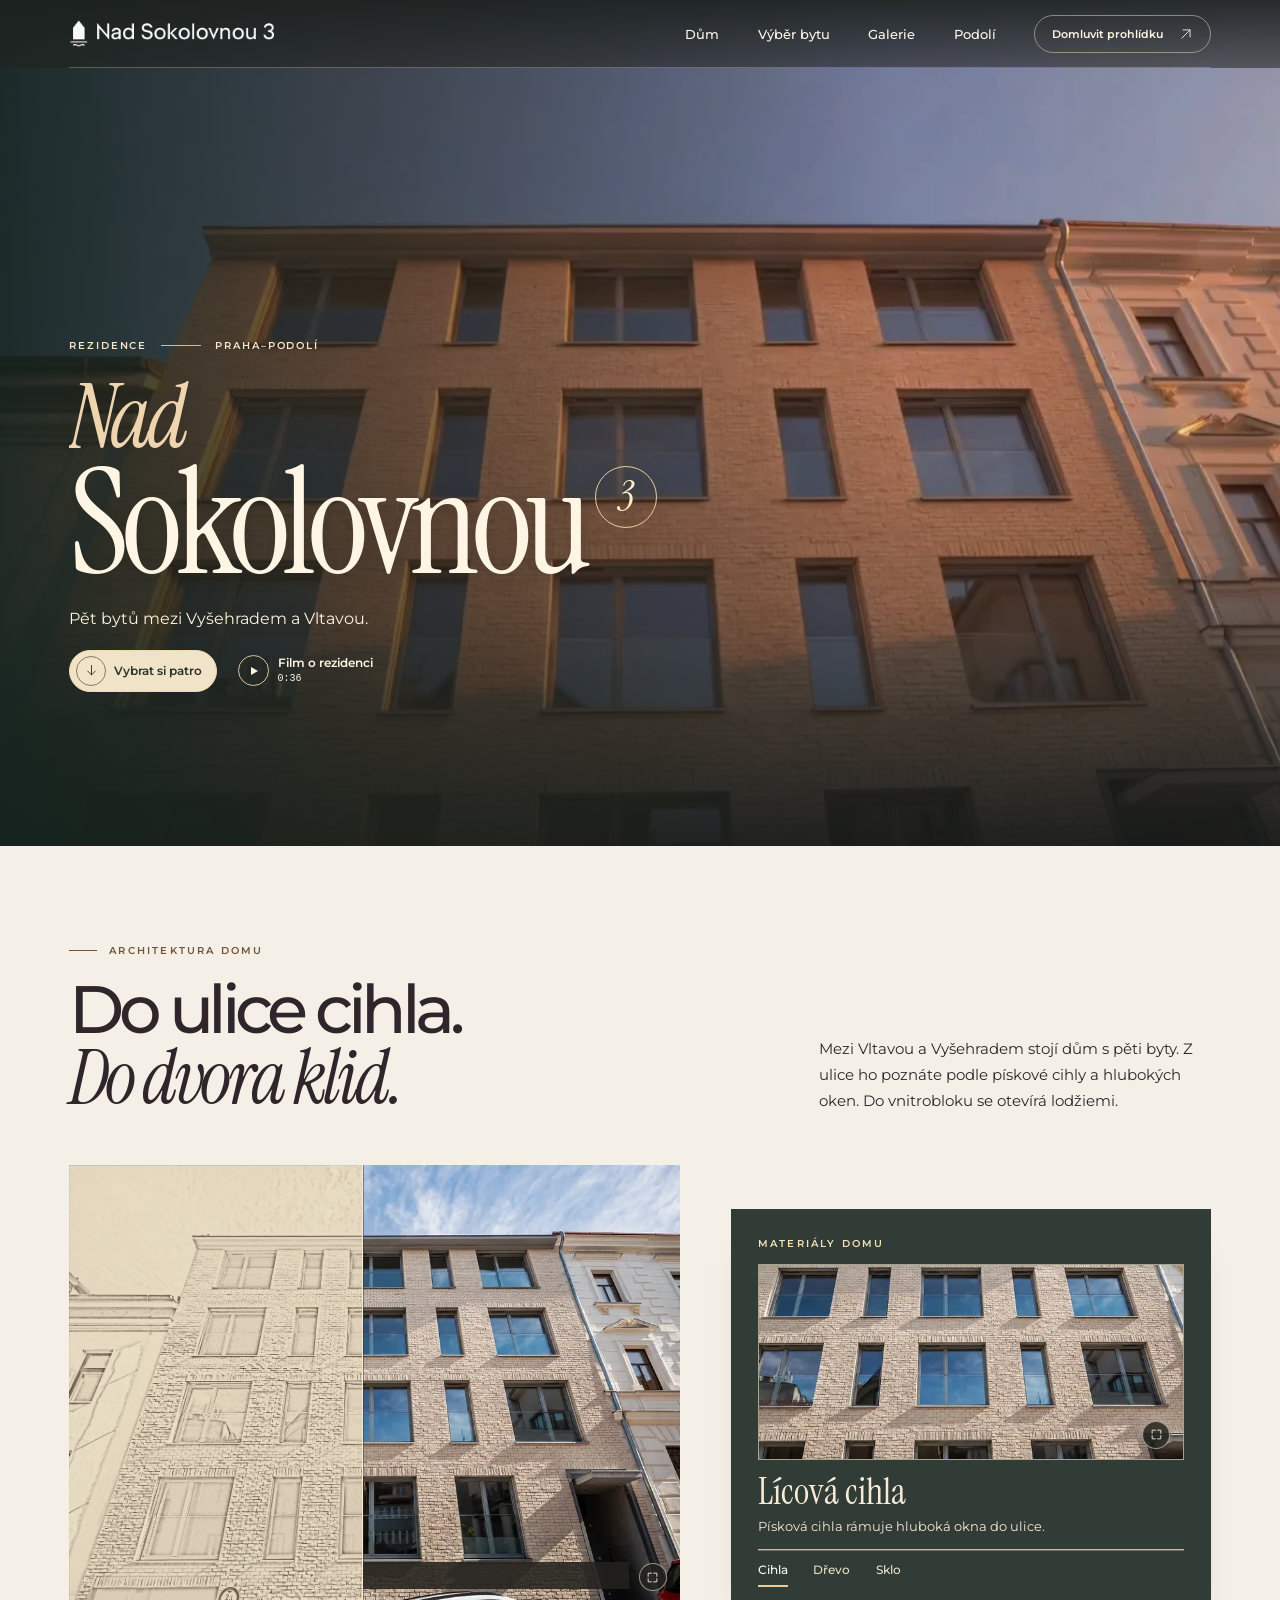
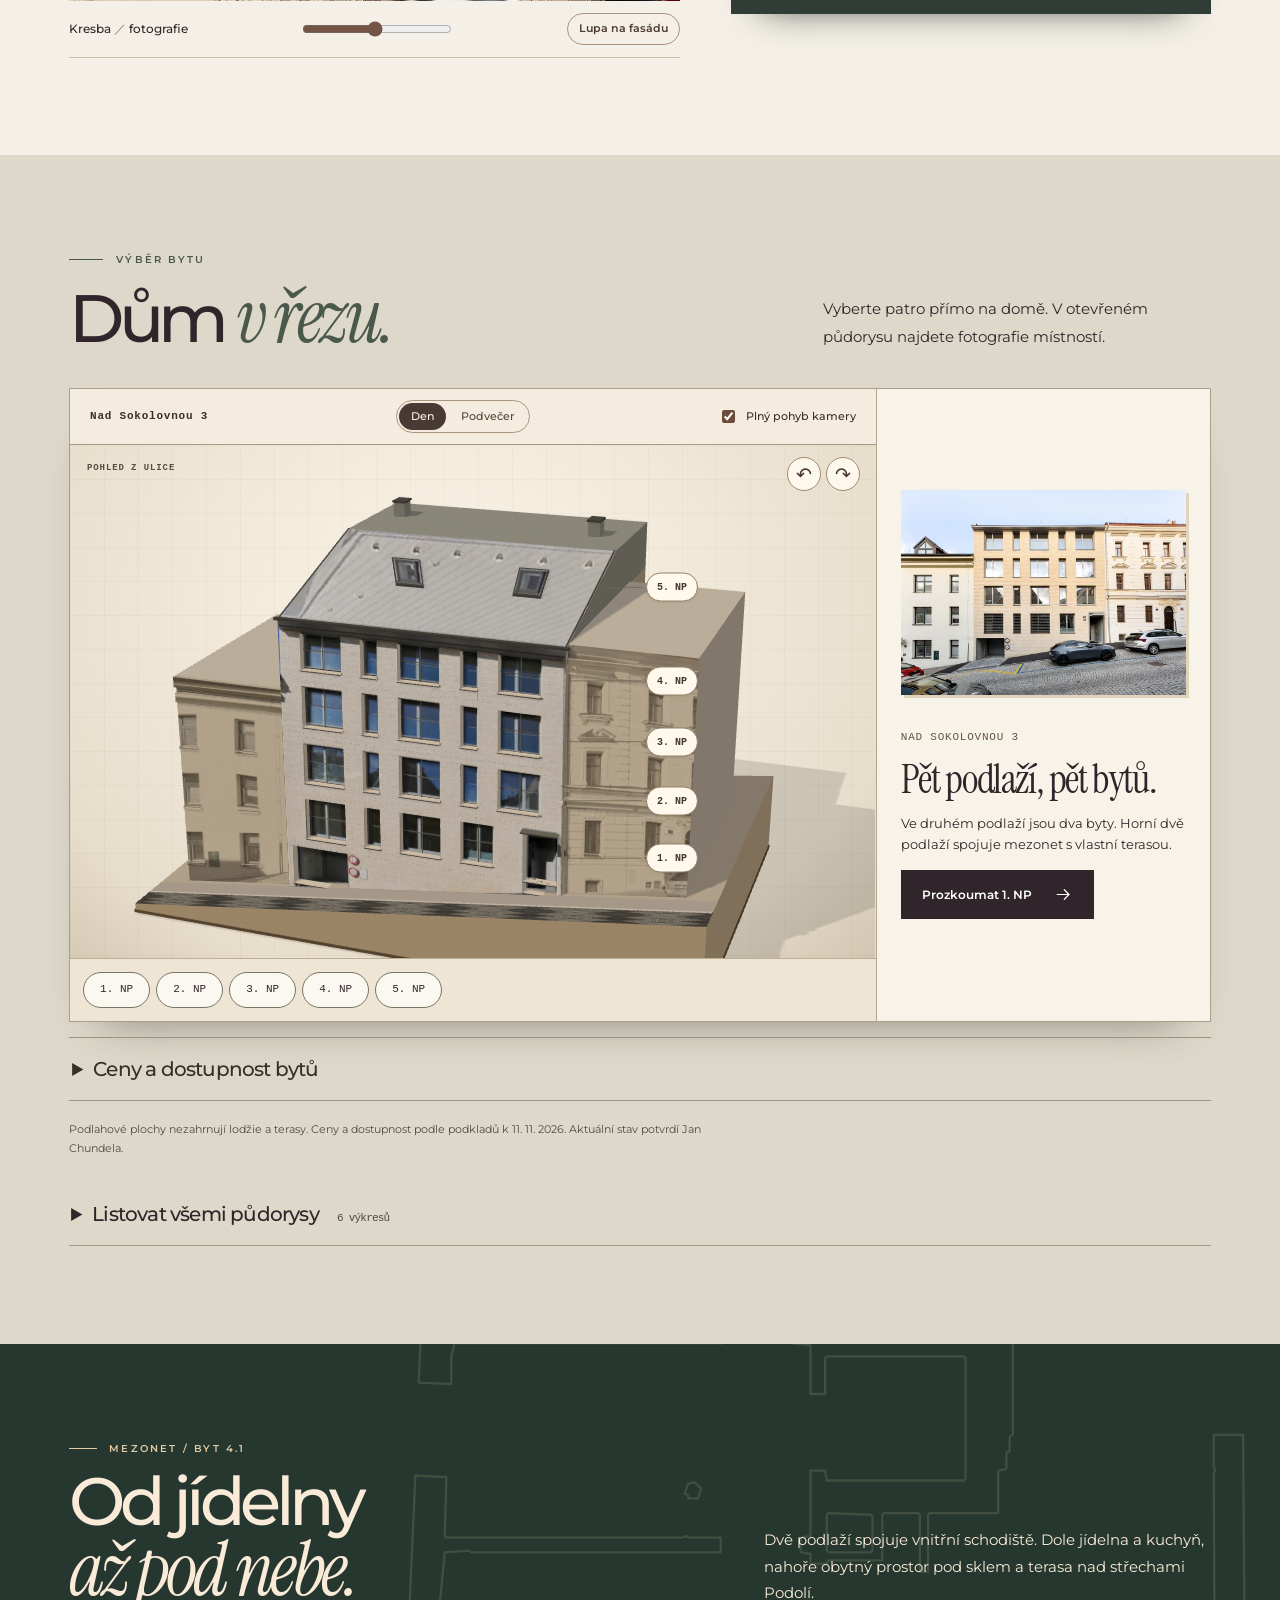
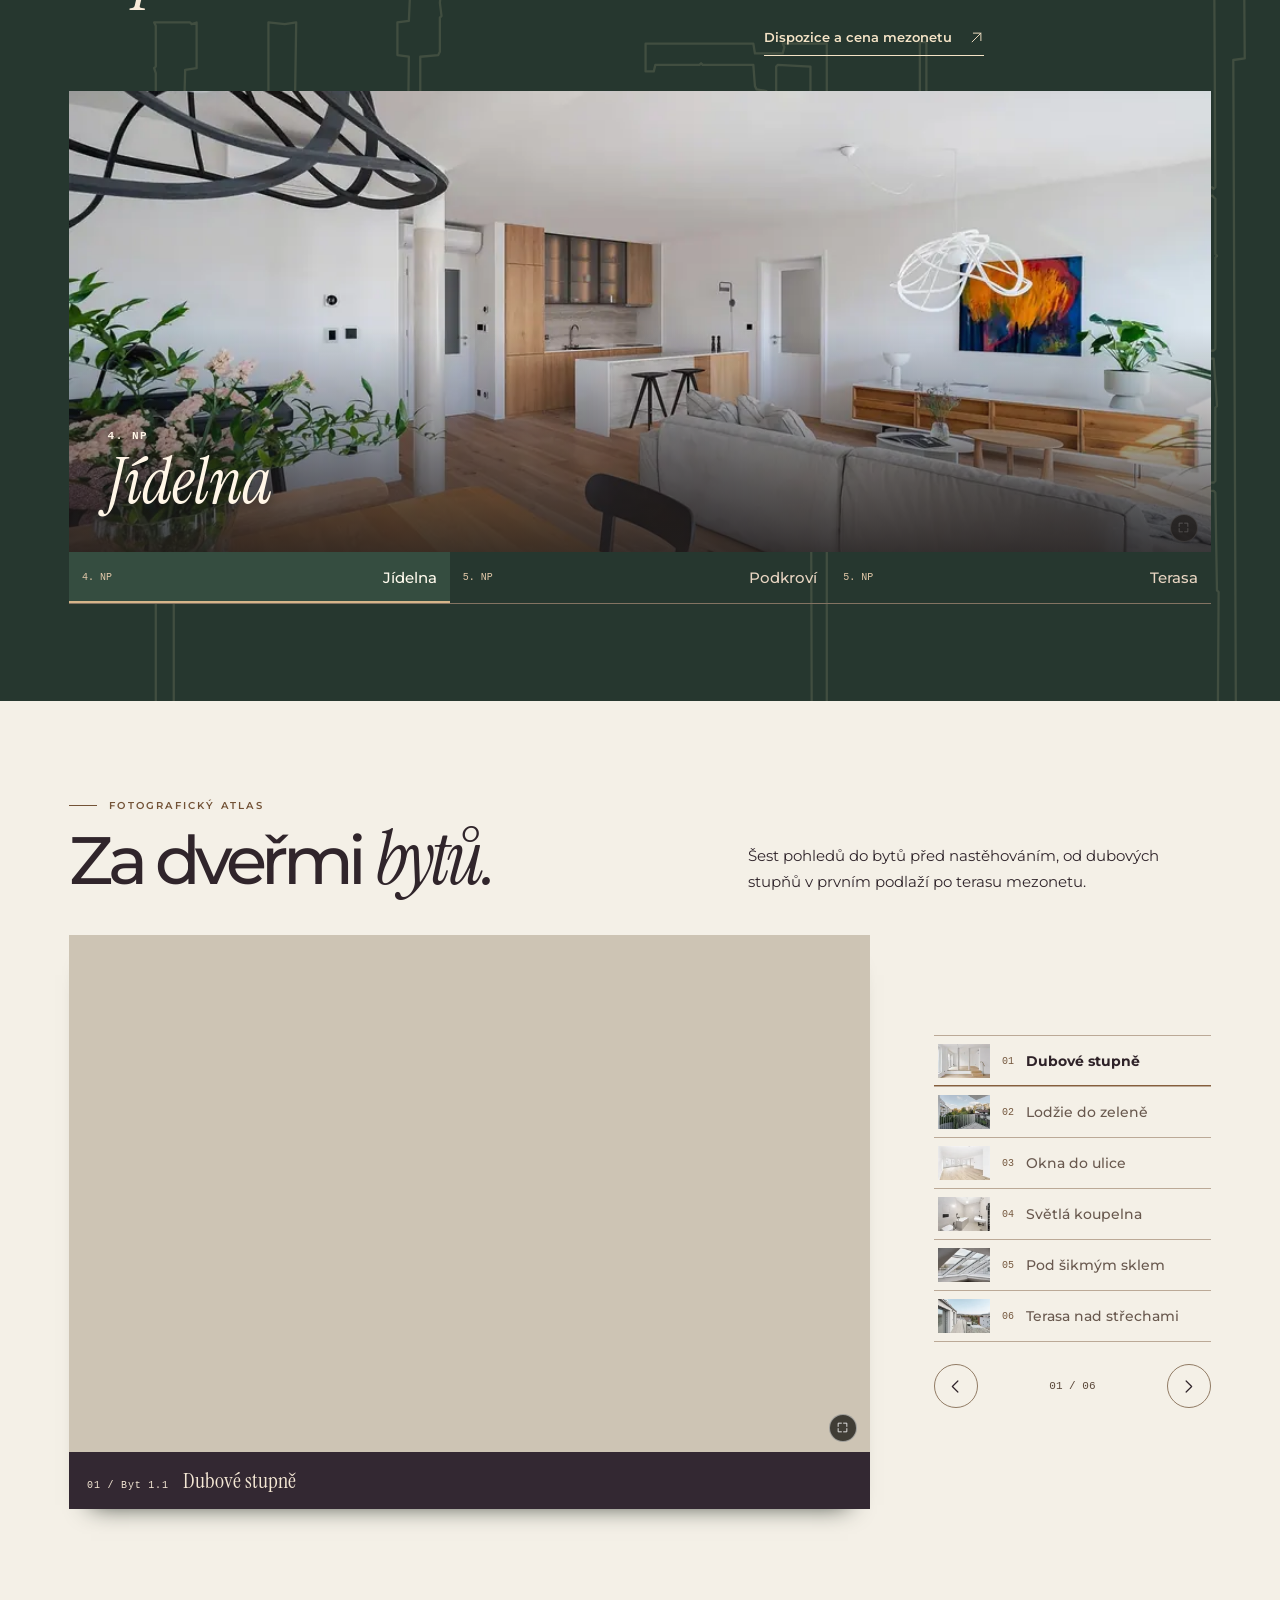
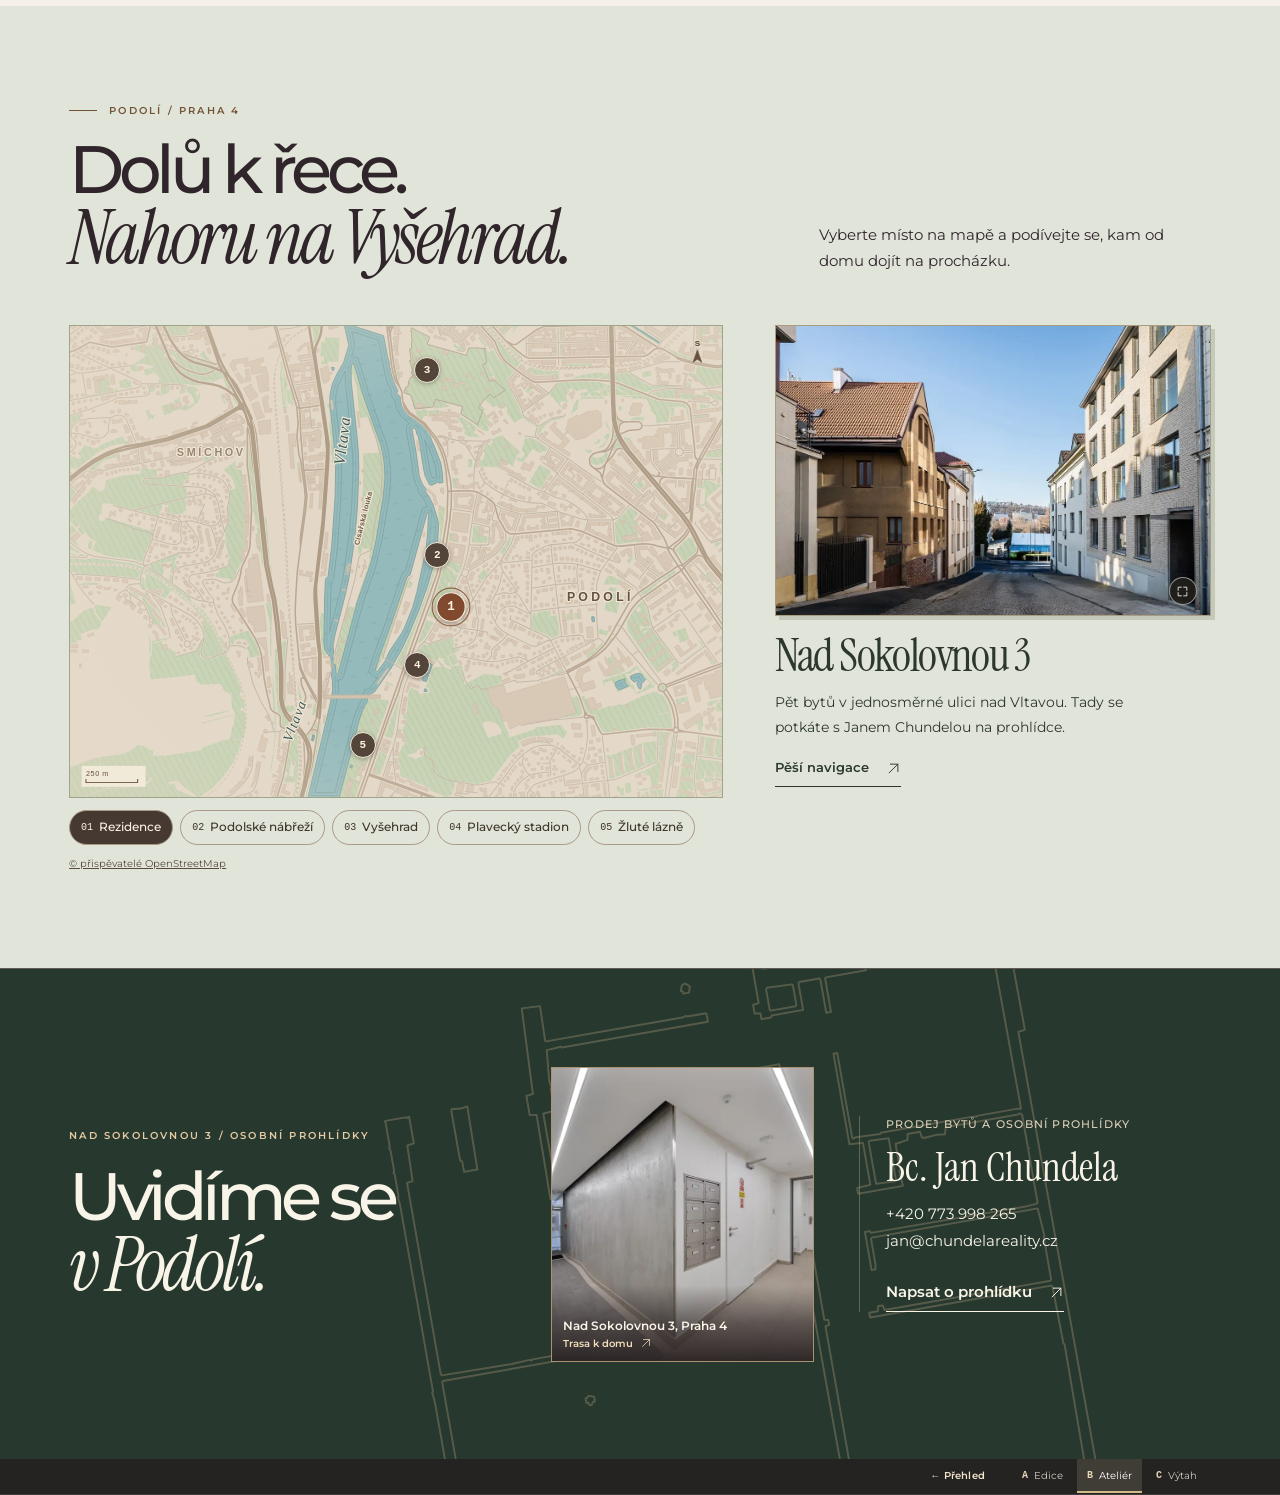
==== commit 6f408774: "Ateliér: otevřít byty z prostorového modelu domu" ====
--- a/atelier.html
+++ b/atelier.html
@@ -1,4 +1,4 @@
-<!DOCTYPE html><html lang="cs"><head><meta charset="utf-8"><meta name="viewport" content="width=device-width,initial-scale=1"><meta name="robots" content="noindex, nofollow"><meta name="theme-color" content="#302d2a"><meta name="description" content="Pět bytů v rezidenci Nad Sokolovnou 3, Praha 4 – Podolí. Půdorysy, podlahové plochy, ceny a osobní prohlídky s Janem Chundelou."><title>Nad Sokolovnou 3 · Rezidence v Podolí</title><link rel="icon" href="assets/atelier/symbol.png"><link rel="stylesheet" href="assets/fonts.css"><link rel="stylesheet" href="style.ca2fc68836.css"><link rel="stylesheet" href="model.e422124b8e.css"><link rel="stylesheet" href="atelier.9737ea2a44.css"><link rel="stylesheet" href="atelier-edition.56aae0dae2.css"></head><body class="design-b"><a class="skip" href="#byty">Přejít na výběr bytu</a><header class="head atelier-head">
+<!DOCTYPE html><html lang="cs"><head><meta charset="utf-8"><meta name="viewport" content="width=device-width,initial-scale=1"><meta name="robots" content="noindex, nofollow"><meta name="theme-color" content="#302d2a"><meta name="description" content="Pět bytů v rezidenci Nad Sokolovnou 3, Praha 4 – Podolí. Půdorysy, podlahové plochy, ceny a osobní prohlídky s Janem Chundelou."><title>Nad Sokolovnou 3 · Rezidence v Podolí</title><link rel="icon" href="assets/atelier/symbol.png"><link rel="stylesheet" href="assets/fonts.css"><link rel="stylesheet" href="style.ca2fc68836.css"><link rel="stylesheet" href="model.e422124b8e.css"><link rel="stylesheet" href="atelier.9737ea2a44.css"><link rel="stylesheet" href="atelier-edition.56aae0dae2.css"><link rel="stylesheet" href="atelier-visite.a0c377da13.css"></head><body class="design-b"><a class="skip" href="#byty">Přejít na výběr bytu</a><header class="head atelier-head">
       <a class="project-logo" href="#uvod" aria-label="Nad Sokolovnou 3, úvod"><img src="assets/atelier/znak-projektu.png" alt="Nad Sokolovnou 3"></a>
       <nav class="mainnav" id="mainnav" aria-label="Hlavní navigace"><a href="#rezidence">Dům</a><a href="#byty">Výběr bytu</a><a href="#galerie">Galerie</a><a href="#podoli">Podolí</a></nav>
       <a class="contactnav" href="#kontakt">Domluvit prohlídku <svg viewBox="0 0 24 24" fill="none" stroke="currentColor" stroke-width="1.5" stroke-linecap="round" stroke-linejoin="round" aria-hidden="true"><path d="M5 19 19 5M7 5h12v12"/></svg></a>
@@ -11,7 +11,7 @@
         <h1 id="project-title"><span class="title-line"><span>Nad</span></span><span class="title-line"><span>Sokolovnou<sup>3</sup></span></span></h1>
         <p class="cover-address">Pět bytů mezi Vyšehradem a Vltavou.</p><div class="cover-invitations"><a class="film-link" href="#byty"><i><svg viewBox="0 0 24 24" fill="none" stroke="currentColor" stroke-width="1.5" stroke-linecap="round" stroke-linejoin="round" aria-hidden="true"><path d="M12 4v15m-6-6 6 6 6-6"/></svg></i> Vybrat si patro</a>
           <button type="button" class="cinema-invite" data-cinema-open aria-haspopup="dialog"><i class="play-mark" aria-hidden="true"></i><span>Film o rezidenci <small>0:36</small></span></button></div></div>
-      <div class="film-chapters" role="group" aria-label="Záběry z filmu rezidence" hidden><button data-film-chapter="0" aria-pressed="true">Dům</button><button data-film-chapter="4.4" aria-pressed="false">Mezonet</button><button data-film-chapter="8.2" aria-pressed="false">Řeka</button></div>
+      <div class="film-chapters" role="group" aria-label="Záběry z filmu rezidence" hidden><button type="button" data-film-chapter="0" aria-pressed="true"><img src="assets/atelier/zaber-pruceli.webp" width="86" height="48" alt=""><span>Průčelí</span></button><button type="button" data-film-chapter="4.4" aria-pressed="false"><img src="assets/atelier/zaber-mezonet.webp" width="86" height="48" alt=""><span>Mezonet</span></button><button type="button" data-film-chapter="8.2" aria-pressed="false"><img src="assets/atelier/zaber-vltava.webp" width="86" height="48" alt=""><span>Vltava</span></button></div>
       <button class="film-toggle" data-film-toggle hidden aria-label="Přehrát film"><span class="film-glyph" aria-hidden="true"></span><span data-film-label>Přehrát film</span></button>
     </section><section id="rezidence" class="residence-section b-pad">
       <header class="b-heading"><p class="b-eyebrow">Architektura domu</p><h2>Do ulice cihla.<br><em>Do dvora klid.</em></h2>
@@ -19,10 +19,10 @@
       <div class="residence-pair"><figure class="facade-study"><div class="study-glass">
         <button class="imgbtn " data-gallery="fasada-podhled" aria-label="Zvětšit snímek — Písková cihla a hluboká ostění"><img class="" src="assets/fasada-podhled.webp" srcset="assets/fasada-podhled-640.webp 640w, assets/fasada-podhled-1024.webp 1024w, assets/fasada-podhled.webp 1538w" sizes="(max-width: 700px) 100vw, 55vw" alt="Cihlová fasáda rezidence z pohledu od chodníku" loading="lazy" decoding="async"><span class="image-caption">Písková cihla a hluboká ostění</span><i class="zoombadge"><svg viewBox="0 0 24 24" fill="none" stroke="currentColor" stroke-width="1.5" stroke-linecap="round" stroke-linejoin="round" aria-hidden="true"><path d="M4 10V4h6m4 0h6v6m0 4v6h-6m-4 0H4v-6"/></svg></i></button><img class="ink-study" src="assets/atelier/studie-fasady.webp" loading="lazy" alt="" aria-hidden="true"><i class="study-rule" aria-hidden="true"></i><span class="masonry-lens" aria-hidden="true" hidden></span></div>
         <figcaption><label for="study-mix">Kresba <span>／</span> fotografie</label><input id="study-mix" type="range" min="0" max="100" value="48" aria-label="Podíl kresby v pohledu na fasádu"><button type="button" class="lens-switch" data-study-lens aria-pressed="false">Lupa na fasádu</button></figcaption><p class="lens-instruction" hidden>Lupu posuňte po fotografii prstem, myší nebo šipkami.</p></figure>
-        <figure class="residence-room"><button class="imgbtn " data-gallery="interier-denni" aria-label="Zvětšit snímek — Světlo v obytném prostoru"><img class="" src="assets/interier-denni.webp" srcset="assets/interier-denni-640.webp 640w, assets/interier-denni-1024.webp 1024w, assets/interier-denni.webp 1679w" sizes="(max-width: 700px) 100vw, 55vw" alt="Obývací pokoj s jídelnou a velkými okny" loading="lazy" decoding="async"><span class="image-caption">Světlo v obytném prostoru</span><i class="zoombadge"><svg viewBox="0 0 24 24" fill="none" stroke="currentColor" stroke-width="1.5" stroke-linecap="round" stroke-linejoin="round" aria-hidden="true"><path d="M4 10V4h6m4 0h6v6m0 4v6h-6m-4 0H4v-6"/></svg></i></button><figcaption>Interiér rezidence</figcaption></figure></div>
-    </section><section id="byty" class="house-section section-wrap"><div class="kicker"><i></i> Výběr bytu</div><h2>Vyberte si <em>patro.</em></h2><p class="house-intro">Zvolte patro na fasádě. Kamera vás přenese nad jeho půdorys.</p>
+        <div class="material-cabinet residence-room"><p class="b-eyebrow">Materiály domu</p><div class="sample-views"><figure data-sample-view="0" style="--detail-at:59% 57%"><button class="imgbtn " data-gallery="fasada-podhled" aria-label="Zvětšit snímek — Lícová cihla"><img class="" src="assets/fasada-podhled.webp" srcset="assets/fasada-podhled-640.webp 640w, assets/fasada-podhled-1024.webp 1024w, assets/fasada-podhled.webp 1538w" sizes="(max-width: 700px) 100vw, 55vw" alt="Cihlová fasáda rezidence z pohledu od chodníku" loading="lazy" decoding="async"><span class="image-caption">Lícová cihla</span><i class="zoombadge"><svg viewBox="0 0 24 24" fill="none" stroke="currentColor" stroke-width="1.5" stroke-linecap="round" stroke-linejoin="round" aria-hidden="true"><path d="M4 10V4h6m4 0h6v6m0 4v6h-6m-4 0H4v-6"/></svg></i></button><figcaption><strong>Lícová cihla</strong><span>Písková cihla rámuje hluboká okna do ulice.</span></figcaption></figure><figure data-sample-view="1" style="--detail-at:57% 74%"><button class="imgbtn " data-gallery="ch-1-1-stupne" aria-label="Zvětšit snímek — Dubové stupně"><img class="" src="assets/ch-1-1-stupne.webp" srcset="assets/ch-1-1-stupne-640.webp 640w, assets/ch-1-1-stupne-1024.webp 1024w, assets/ch-1-1-stupne.webp 1680w" sizes="(max-width: 700px) 100vw, 55vw" alt="Dřevěné stupně mezi částmi obytného prostoru" loading="lazy" decoding="async"><span class="image-caption">Dubové stupně</span><i class="zoombadge"><svg viewBox="0 0 24 24" fill="none" stroke="currentColor" stroke-width="1.5" stroke-linecap="round" stroke-linejoin="round" aria-hidden="true"><path d="M4 10V4h6m4 0h6v6m0 4v6h-6m-4 0H4v-6"/></svg></i></button><figcaption><strong>Dubové stupně</strong><span>Ve spodním bytě přechází dubová podlaha do širokých stupňů.</span></figcaption></figure><figure data-sample-view="2" style="--detail-at:68% 40%"><button class="imgbtn " data-gallery="ch-4-1-okna" aria-label="Zvětšit snímek — Střešní prosklení"><img class="" src="assets/ch-4-1-okna.webp" srcset="assets/ch-4-1-okna-640.webp 640w, assets/ch-4-1-okna-1024.webp 1024w, assets/ch-4-1-okna.webp 1680w" sizes="(max-width: 700px) 100vw, 55vw" alt="Detail šikmého prosklení v horním podlaží" loading="lazy" decoding="async"><span class="image-caption">Střešní prosklení</span><i class="zoombadge"><svg viewBox="0 0 24 24" fill="none" stroke="currentColor" stroke-width="1.5" stroke-linecap="round" stroke-linejoin="round" aria-hidden="true"><path d="M4 10V4h6m4 0h6v6m0 4v6h-6m-4 0H4v-6"/></svg></i></button><figcaption><strong>Střešní prosklení</strong><span>Nad horní úrovní mezonetu se střecha otevírá světlu.</span></figcaption></figure></div><div class="sample-list" role="group" aria-label="Listovat materiály domu"><button type="button" data-sample="0" aria-pressed="true"><span>Cihla</span></button><button type="button" data-sample="1" aria-pressed="false"><span>Dřevo</span></button><button type="button" data-sample="2" aria-pressed="false"><span>Sklo</span></button></div></div></div>
+    </section><section id="byty" class="house-section section-wrap"><div class="kicker"><i></i> Výběr bytu</div><h2>Dům <em>v řezu.</em></h2><p class="house-intro">Vyberte patro přímo na domě. V otevřeném půdorysu najdete fotografie místností.</p>
     <p class="sr-arrival" role="status" data-arrival></p><div class="model-sheet"><div class="model-drawing"><div class="drawing-head"><span class="model-address">Nad Sokolovnou 3</span><div class="model-light" role="group" aria-label="Osvětlení modelu"><button data-model-light="day" aria-pressed="true">Den</button><button data-model-light="evening" aria-pressed="false">Podvečer</button></div><label class="motion-setting"><input type="checkbox" data-camera-motion checked> Plný pohyb kamery</label></div><div class="model-canvas"><div data-house-model></div><div class="travel-line" aria-hidden="true"><i></i></div></div><div class="model-actions"><div class="floor-strip" role="group" aria-label="Výběr podlaží"><button disabled data-house="1" aria-pressed="false">1. NP</button><button disabled data-house="2" aria-pressed="false">2. NP</button><button disabled data-house="3" aria-pressed="false">3. NP</button><button disabled data-house="4" aria-pressed="false">4. NP</button><button disabled data-house="5" aria-pressed="false">5. NP</button></div><button class="fold-house" hidden>Zpět na celý dům</button></div></div>
-    <div class="model-plans" aria-label="Půdorysy vybraného podlaží"><div class="model-overview"><img class="model-cover-photo" src="assets/ch-dum-pruceli.webp" srcset="assets/ch-dum-pruceli-640.webp 640w, assets/ch-dum-pruceli-1024.webp 1024w, assets/ch-dum-pruceli.webp 1680w" sizes="(max-width: 700px) 100vw, 55vw" alt="Průčelí rezidence z protějšího chodníku" loading="lazy" decoding="async"><span class="drawing-label">Nad Sokolovnou 3</span><h3>Pět podlaží, <br>pět bytů.</h3><p>Ve druhém podlaží jsou dva byty. Horní dvě podlaží spojuje mezonet s vlastní terasou.</p><button class="btn dark" disabled data-house-first>Prozkoumat 1. NP <svg viewBox="0 0 24 24" fill="none" stroke="currentColor" stroke-width="1.5" stroke-linecap="round" stroke-linejoin="round" aria-hidden="true"><path d="M4 12h15m-6-6 6 6-6 6"/></svg></button></div><div class="model-result" tabindex="-1" hidden><span class="drawing-label" data-house-label></span><h3 data-house-title></h3><div class="floor-apartments" role="group" aria-label="Byty v podlaží"></div><button class="model-plan" data-floor-plan><img alt="" decoding="async"><span><svg viewBox="0 0 24 24" fill="none" stroke="currentColor" stroke-width="1.5" stroke-linecap="round" stroke-linejoin="round" aria-hidden="true"><path d="M4 10V4h6m4 0h6v6m0 4v6h-6m-4 0H4v-6"/></svg></span></button><p data-house-metrics></p><button class="btn dark" data-floor-detail>Půdorys a detail <svg viewBox="0 0 24 24" fill="none" stroke="currentColor" stroke-width="1.5" stroke-linecap="round" stroke-linejoin="round" aria-hidden="true"><path d="M5 19 19 5M7 5h12v12"/></svg></button><button class="unit-photo-link" data-floor-photos hidden></button><a class="specific-visit" data-specific-visit hidden>Sjednat prohlídku tohoto bytu <svg viewBox="0 0 24 24" fill="none" stroke="currentColor" stroke-width="1.5" stroke-linecap="round" stroke-linejoin="round" aria-hidden="true"><path d="M5 19 19 5M7 5h12v12"/></svg></a><div class="apartment-filmstrip" data-apartment-filmstrip aria-label="Fotografie zvoleného bytu" hidden></div></div></div></div><details class="price-sheet"><summary>Ceny a dostupnost bytů</summary><div class="price-options"><div class="filters" role="group" aria-label="Zobrazit byty"><button data-filter="all" aria-pressed="true">Všechny (5)</button><button data-filter="available" aria-pressed="false">Dostupné (4)</button></div></div><div class="price-rows"><button data-unit="1.1" data-sold="false"><span class="inventory-apartment"><img src="assets/ch-1-1-obyvaci-thumb.webp" width="74" height="48" loading="lazy" alt=""><span>Byt 1.1<small>1. NP</small></span></span><b>4+kk</b><span>108 m²</span><strong>19 900 000 Kč</strong><svg viewBox="0 0 24 24" fill="none" stroke="currentColor" stroke-width="1.5" stroke-linecap="round" stroke-linejoin="round" aria-hidden="true"><path d="M5 19 19 5M7 5h12v12"/></svg></button><button data-unit="2.1" data-sold="true"><span class="inventory-apartment"><img src="assets/plan-2-1.webp" width="74" height="48" loading="lazy" alt=""><span>Byt 2.1<small>2. NP</small></span></span><b>3+kk</b><span>85 m²</span><strong>Prodáno</strong><svg viewBox="0 0 24 24" fill="none" stroke="currentColor" stroke-width="1.5" stroke-linecap="round" stroke-linejoin="round" aria-hidden="true"><path d="M5 19 19 5M7 5h12v12"/></svg></button><button data-unit="2.2" data-sold="false"><span class="inventory-apartment"><img src="assets/ch-2-2-obyvaci-thumb.webp" width="74" height="48" loading="lazy" alt=""><span>Byt 2.2<small>2. NP</small></span></span><b>2+kk</b><span>62 m²</span><strong>12 900 000 Kč</strong><svg viewBox="0 0 24 24" fill="none" stroke="currentColor" stroke-width="1.5" stroke-linecap="round" stroke-linejoin="round" aria-hidden="true"><path d="M5 19 19 5M7 5h12v12"/></svg></button><button data-unit="3.1" data-sold="false"><span class="inventory-apartment"><img src="assets/ch-3-1-obyvaci-thumb.webp" width="74" height="48" loading="lazy" alt=""><span>Byt 3.1<small>3. NP</small></span></span><b>5+kk</b><span>153 m²</span><strong>29 900 000 Kč</strong><svg viewBox="0 0 24 24" fill="none" stroke="currentColor" stroke-width="1.5" stroke-linecap="round" stroke-linejoin="round" aria-hidden="true"><path d="M5 19 19 5M7 5h12v12"/></svg></button><button data-unit="4.1" data-sold="false"><span class="inventory-apartment"><img src="assets/ch-4-1-podkrovi-thumb.webp" width="74" height="48" loading="lazy" alt=""><span>Byt 4.1<small>4.–5. NP</small></span></span><b>6+kk</b><span>205 m²</span><strong>39 490 000 Kč</strong><svg viewBox="0 0 24 24" fill="none" stroke="currentColor" stroke-width="1.5" stroke-linecap="round" stroke-linejoin="round" aria-hidden="true"><path d="M5 19 19 5M7 5h12v12"/></svg></button></div></details><p class="inventory-note">Podlahové plochy nezahrnují lodžie a terasy. Ceny a dostupnost podle podkladů k 11. 11. 2026. Aktuální stav potvrdí Jan Chundela.</p><details class="sheets-archive"><summary>Listovat všemi půdorysy <span>6 výkresů</span></summary>
+    <div class="model-plans" aria-label="Půdorysy vybraného podlaží"><div class="model-transit" hidden aria-hidden="true"><div class="transit-photo"></div><span data-transit-floor></span><strong data-transit-title></strong></div><div class="model-overview"><img class="model-cover-photo" src="assets/ch-dum-pruceli.webp" srcset="assets/ch-dum-pruceli-640.webp 640w, assets/ch-dum-pruceli-1024.webp 1024w, assets/ch-dum-pruceli.webp 1680w" sizes="(max-width: 700px) 100vw, 55vw" alt="Průčelí rezidence z protějšího chodníku" loading="lazy" decoding="async"><span class="drawing-label">Nad Sokolovnou 3</span><h3>Pět podlaží, <br>pět bytů.</h3><p>Ve druhém podlaží jsou dva byty. Horní dvě podlaží spojuje mezonet s vlastní terasou.</p><button class="btn dark" disabled data-house-first>Prozkoumat 1. NP <svg viewBox="0 0 24 24" fill="none" stroke="currentColor" stroke-width="1.5" stroke-linecap="round" stroke-linejoin="round" aria-hidden="true"><path d="M4 12h15m-6-6 6 6-6 6"/></svg></button></div><div class="model-result" tabindex="-1" hidden><span class="drawing-label" data-house-label></span><h3 data-house-title></h3><div class="floor-apartments" role="group" aria-label="Byty v podlaží"></div><button class="model-plan" data-floor-plan><img alt="" decoding="async"><span><svg viewBox="0 0 24 24" fill="none" stroke="currentColor" stroke-width="1.5" stroke-linecap="round" stroke-linejoin="round" aria-hidden="true"><path d="M4 10V4h6m4 0h6v6m0 4v6h-6m-4 0H4v-6"/></svg></span></button><p data-house-metrics></p><button class="btn dark" data-floor-detail>Půdorys a detail <svg viewBox="0 0 24 24" fill="none" stroke="currentColor" stroke-width="1.5" stroke-linecap="round" stroke-linejoin="round" aria-hidden="true"><path d="M5 19 19 5M7 5h12v12"/></svg></button><button class="walk-invite" data-enter-unit hidden>Vstoupit do bytu <svg viewBox="0 0 24 24" fill="none" stroke="currentColor" stroke-width="1.5" stroke-linecap="round" stroke-linejoin="round" aria-hidden="true"><path d="M4 12h15m-6-6 6 6-6 6"/></svg></button><button class="unit-photo-link" data-floor-photos hidden></button><a class="specific-visit" data-specific-visit hidden>Sjednat prohlídku tohoto bytu <svg viewBox="0 0 24 24" fill="none" stroke="currentColor" stroke-width="1.5" stroke-linecap="round" stroke-linejoin="round" aria-hidden="true"><path d="M5 19 19 5M7 5h12v12"/></svg></a><div class="apartment-filmstrip" data-apartment-filmstrip aria-label="Fotografie zvoleného bytu" hidden></div></div></div></div><details class="price-sheet"><summary>Ceny a dostupnost bytů</summary><div class="price-options"><div class="filters" role="group" aria-label="Zobrazit byty"><button data-filter="all" aria-pressed="true">Všechny (5)</button><button data-filter="available" aria-pressed="false">Dostupné (4)</button></div></div><div class="price-rows"><button data-unit="1.1" data-sold="false"><span class="inventory-apartment"><img src="assets/ch-1-1-obyvaci-thumb.webp" width="74" height="48" loading="lazy" alt=""><span>Byt 1.1<small>1. NP</small></span></span><b>4+kk</b><span>108 m²</span><strong>19 900 000 Kč</strong><svg viewBox="0 0 24 24" fill="none" stroke="currentColor" stroke-width="1.5" stroke-linecap="round" stroke-linejoin="round" aria-hidden="true"><path d="M5 19 19 5M7 5h12v12"/></svg></button><button data-unit="2.1" data-sold="true"><span class="inventory-apartment"><img src="assets/plan-2-1.webp" width="74" height="48" loading="lazy" alt=""><span>Byt 2.1<small>2. NP</small></span></span><b>3+kk</b><span>85 m²</span><strong>Prodáno</strong><svg viewBox="0 0 24 24" fill="none" stroke="currentColor" stroke-width="1.5" stroke-linecap="round" stroke-linejoin="round" aria-hidden="true"><path d="M5 19 19 5M7 5h12v12"/></svg></button><button data-unit="2.2" data-sold="false"><span class="inventory-apartment"><img src="assets/ch-2-2-obyvaci-thumb.webp" width="74" height="48" loading="lazy" alt=""><span>Byt 2.2<small>2. NP</small></span></span><b>2+kk</b><span>62 m²</span><strong>12 900 000 Kč</strong><svg viewBox="0 0 24 24" fill="none" stroke="currentColor" stroke-width="1.5" stroke-linecap="round" stroke-linejoin="round" aria-hidden="true"><path d="M5 19 19 5M7 5h12v12"/></svg></button><button data-unit="3.1" data-sold="false"><span class="inventory-apartment"><img src="assets/ch-3-1-obyvaci-thumb.webp" width="74" height="48" loading="lazy" alt=""><span>Byt 3.1<small>3. NP</small></span></span><b>5+kk</b><span>153 m²</span><strong>29 900 000 Kč</strong><svg viewBox="0 0 24 24" fill="none" stroke="currentColor" stroke-width="1.5" stroke-linecap="round" stroke-linejoin="round" aria-hidden="true"><path d="M5 19 19 5M7 5h12v12"/></svg></button><button data-unit="4.1" data-sold="false"><span class="inventory-apartment"><img src="assets/ch-4-1-podkrovi-thumb.webp" width="74" height="48" loading="lazy" alt=""><span>Byt 4.1<small>4.–5. NP</small></span></span><b>6+kk</b><span>205 m²</span><strong>39 490 000 Kč</strong><svg viewBox="0 0 24 24" fill="none" stroke="currentColor" stroke-width="1.5" stroke-linecap="round" stroke-linejoin="round" aria-hidden="true"><path d="M5 19 19 5M7 5h12v12"/></svg></button></div></details><p class="inventory-note">Podlahové plochy nezahrnují lodžie a terasy. Ceny a dostupnost podle podkladů k 11. 11. 2026. Aktuální stav potvrdí Jan Chundela.</p><details class="sheets-archive"><summary>Listovat všemi půdorysy <span>6 výkresů</span></summary>
       <div class="sheets-body"><div><p class="b-eyebrow">Výkresy rezidence</p><h3>Byt po <em>bytu.</em></h3><p>Obě úrovně mezonetu mají vlastní výkres. Každý půdorys si můžete zvětšit.</p></div>
       <div class="plan-console"><div class="plot-label"><span>Půdorys</span><span id="plan-seq">01 / 06</span></div>
       <button class="plot" data-plan-open aria-label="Zvětšit vybraný půdorys"><img src="assets/plan-1-1.webp" loading="lazy" alt="Půdorys bytu 1.1"><i><svg viewBox="0 0 24 24" fill="none" stroke="currentColor" stroke-width="1.5" stroke-linecap="round" stroke-linejoin="round" aria-hidden="true"><path d="M4 10V4h6m4 0h6v6m0 4v6h-6m-4 0H4v-6"/></svg></i></button>
@@ -34,13 +34,49 @@
       <div class="folio"><div class="folio-stage"><figure class="folio-frame"><button class="imgbtn " data-gallery="ch-1-1-stupne" aria-label="Zvětšit snímek — Dubové stupně"><img class="" src="assets/ch-1-1-stupne.webp" srcset="assets/ch-1-1-stupne-640.webp 640w, assets/ch-1-1-stupne-1024.webp 1024w, assets/ch-1-1-stupne.webp 1680w" sizes="(max-width: 700px) 100vw, 55vw" alt="Dřevěné stupně mezi částmi obytného prostoru" loading="lazy" decoding="async"><span class="image-caption">Dubové stupně</span><i class="zoombadge"><svg viewBox="0 0 24 24" fill="none" stroke="currentColor" stroke-width="1.5" stroke-linecap="round" stroke-linejoin="round" aria-hidden="true"><path d="M4 10V4h6m4 0h6v6m0 4v6h-6m-4 0H4v-6"/></svg></i></button><figcaption><small>01 / Byt 1.1</small><span>Dubové stupně</span></figcaption></figure><figure class="folio-frame"><button class="imgbtn " data-gallery="ch-2-2-lodzie" aria-label="Zvětšit snímek — Lodžie do zeleně"><img class="" src="assets/ch-2-2-lodzie.webp" srcset="assets/ch-2-2-lodzie-640.webp 640w, assets/ch-2-2-lodzie-1024.webp 1024w, assets/ch-2-2-lodzie.webp 1680w" sizes="(max-width: 700px) 100vw, 55vw" alt="Lodžie s výhledem do zeleně" loading="lazy" decoding="async"><span class="image-caption">Lodžie do zeleně</span><i class="zoombadge"><svg viewBox="0 0 24 24" fill="none" stroke="currentColor" stroke-width="1.5" stroke-linecap="round" stroke-linejoin="round" aria-hidden="true"><path d="M4 10V4h6m4 0h6v6m0 4v6h-6m-4 0H4v-6"/></svg></i></button><figcaption><small>02 / Byt 2.2</small><span>Lodžie do zeleně</span></figcaption></figure><figure class="folio-frame"><button class="imgbtn " data-gallery="ch-3-1-obyvaci" aria-label="Zvětšit snímek — Okna do ulice"><img class="" src="assets/ch-3-1-obyvaci.webp" srcset="assets/ch-3-1-obyvaci-640.webp 640w, assets/ch-3-1-obyvaci-1024.webp 1024w, assets/ch-3-1-obyvaci.webp 1680w" sizes="(max-width: 700px) 100vw, 55vw" alt="Obytný prostor třetího podlaží" loading="lazy" decoding="async"><span class="image-caption">Okna do ulice</span><i class="zoombadge"><svg viewBox="0 0 24 24" fill="none" stroke="currentColor" stroke-width="1.5" stroke-linecap="round" stroke-linejoin="round" aria-hidden="true"><path d="M4 10V4h6m4 0h6v6m0 4v6h-6m-4 0H4v-6"/></svg></i></button><figcaption><small>03 / Byt 3.1</small><span>Okna do ulice</span></figcaption></figure><figure class="folio-frame"><button class="imgbtn " data-gallery="ch-3-1-koupelna" aria-label="Zvětšit snímek — Světlá koupelna"><img class="" src="assets/ch-3-1-koupelna.webp" srcset="assets/ch-3-1-koupelna-640.webp 640w, assets/ch-3-1-koupelna-1024.webp 1024w, assets/ch-3-1-koupelna.webp 1680w" sizes="(max-width: 700px) 100vw, 55vw" alt="Vana a dvojumyvadlo v koupelně" loading="lazy" decoding="async"><span class="image-caption">Světlá koupelna</span><i class="zoombadge"><svg viewBox="0 0 24 24" fill="none" stroke="currentColor" stroke-width="1.5" stroke-linecap="round" stroke-linejoin="round" aria-hidden="true"><path d="M4 10V4h6m4 0h6v6m0 4v6h-6m-4 0H4v-6"/></svg></i></button><figcaption><small>04 / Byt 3.1</small><span>Světlá koupelna</span></figcaption></figure><figure class="folio-frame"><button class="imgbtn " data-gallery="ch-4-1-okna" aria-label="Zvětšit snímek — Pod šikmým sklem"><img class="" src="assets/ch-4-1-okna.webp" srcset="assets/ch-4-1-okna-640.webp 640w, assets/ch-4-1-okna-1024.webp 1024w, assets/ch-4-1-okna.webp 1680w" sizes="(max-width: 700px) 100vw, 55vw" alt="Detail šikmého prosklení v horním podlaží" loading="lazy" decoding="async"><span class="image-caption">Pod šikmým sklem</span><i class="zoombadge"><svg viewBox="0 0 24 24" fill="none" stroke="currentColor" stroke-width="1.5" stroke-linecap="round" stroke-linejoin="round" aria-hidden="true"><path d="M4 10V4h6m4 0h6v6m0 4v6h-6m-4 0H4v-6"/></svg></i></button><figcaption><small>05 / Byt 4.1</small><span>Pod šikmým sklem</span></figcaption></figure><figure class="folio-frame"><button class="imgbtn " data-gallery="ch-4-1-terasa" aria-label="Zvětšit snímek — Terasa nad střechami"><img class="" src="assets/ch-4-1-terasa.webp" srcset="assets/ch-4-1-terasa-640.webp 640w, assets/ch-4-1-terasa-1024.webp 1024w, assets/ch-4-1-terasa.webp 1680w" sizes="(max-width: 700px) 100vw, 55vw" alt="Střešní terasa nad Podolím" loading="lazy" decoding="async"><span class="image-caption">Terasa nad střechami</span><i class="zoombadge"><svg viewBox="0 0 24 24" fill="none" stroke="currentColor" stroke-width="1.5" stroke-linecap="round" stroke-linejoin="round" aria-hidden="true"><path d="M4 10V4h6m4 0h6v6m0 4v6h-6m-4 0H4v-6"/></svg></i></button><figcaption><small>06 / Byt 4.1</small><span>Terasa nad střechami</span></figcaption></figure></div><div class="folio-side"><div class="folio-index" aria-label="Výběr fotografie"><button type="button" data-folio-index="0" aria-pressed="true"><img src="assets/ch-1-1-stupne-thumb.webp" width="72" height="48" loading="lazy" alt=""><span>01</span>Dubové stupně</button><button type="button" data-folio-index="1" aria-pressed="false"><img src="assets/ch-2-2-lodzie-thumb.webp" width="72" height="48" loading="lazy" alt=""><span>02</span>Lodžie do zeleně</button><button type="button" data-folio-index="2" aria-pressed="false"><img src="assets/ch-3-1-obyvaci-thumb.webp" width="72" height="48" loading="lazy" alt=""><span>03</span>Okna do ulice</button><button type="button" data-folio-index="3" aria-pressed="false"><img src="assets/ch-3-1-koupelna-thumb.webp" width="72" height="48" loading="lazy" alt=""><span>04</span>Světlá koupelna</button><button type="button" data-folio-index="4" aria-pressed="false"><img src="assets/ch-4-1-okna-thumb.webp" width="72" height="48" loading="lazy" alt=""><span>05</span>Pod šikmým sklem</button><button type="button" data-folio-index="5" aria-pressed="false"><img src="assets/ch-4-1-terasa-thumb.webp" width="72" height="48" loading="lazy" alt=""><span>06</span>Terasa nad střechami</button></div>
       <div class="folio-arrows"><button type="button" data-folio-step="-1" aria-label="Předchozí fotografie v atlasu"><svg viewBox="0 0 24 24" fill="none" stroke="currentColor" stroke-width="1.5" stroke-linecap="round" stroke-linejoin="round" aria-hidden="true"><path d="m15 5-7 7 7 7"/></svg></button><output aria-live="polite" data-folio-count>01 / 06</output><button type="button" data-folio-step="1" aria-label="Další fotografie v atlasu"><svg viewBox="0 0 24 24" fill="none" stroke="currentColor" stroke-width="1.5" stroke-linecap="round" stroke-linejoin="round" aria-hidden="true"><path d="m9 5 7 7-7 7"/></svg></button></div></div></div></section><section id="podoli" class="riverside b-pad"><div class="b-heading"><p class="b-eyebrow">Podolí / Praha 4</p><h2>Dolů k řece.<br><em>Nahoru na Vyšehrad.</em></h2>
       <p class="b-prose">Vyberte místo na mapě a podívejte se, kam od domu dojít na procházku.</p></div>
-      <div class="paper-atlas"><div class="atlas-map"><div class="atlas-window"><img class="atlas-base" src="assets/atelier/podoli-papir.svg" loading="lazy" width="900" height="650" alt="Mapa Podolí s vyznačením domu, nábřeží a Vyšehradu"><button type="button" class="paper-pin" data-near="0" aria-label="1 – Rezidence" aria-pressed="true" style="left:58.44%;top:59.64%"><span>1</span></button><button type="button" class="paper-pin" data-near="1" aria-label="2 – Podolské nábřeží" aria-pressed="false" style="left:56.28%;top:48.58%"><span>2</span></button><button type="button" class="paper-pin" data-near="2" aria-label="3 – Vyšehrad" aria-pressed="false" style="left:54.73%;top:9.28%"><span>3</span></button></div>
-      <div class="atlas-key" role="group" aria-label="Místa v okolí"><button data-near="0" aria-pressed="true"><span>01</span>Rezidence</button><button data-near="1" aria-pressed="false"><span>02</span>Podolské nábřeží</button><button data-near="2" aria-pressed="false"><span>03</span>Vyšehrad</button></div><a class="atlas-credit" href="https://www.openstreetmap.org/copyright" target="_blank" rel="noopener">© přispěvatelé OpenStreetMap</a></div>
-      <div class="atlas-photos"><figure data-near-view="0"><button class="imgbtn " data-gallery="ulice-nad-sokolovnou" aria-label="Zvětšit snímek — Rezidence"><img class="" src="assets/ulice-nad-sokolovnou.webp" srcset="assets/ulice-nad-sokolovnou-640.webp 640w, assets/ulice-nad-sokolovnou-1024.webp 1024w, assets/ulice-nad-sokolovnou.webp 1679w" sizes="(max-width: 700px) 100vw, 55vw" alt="Ulice Nad Sokolovnou v pohledu k řece" loading="lazy" decoding="async"><span class="image-caption">Rezidence</span><i class="zoombadge"><svg viewBox="0 0 24 24" fill="none" stroke="currentColor" stroke-width="1.5" stroke-linecap="round" stroke-linejoin="round" aria-hidden="true"><path d="M4 10V4h6m4 0h6v6m0 4v6h-6m-4 0H4v-6"/></svg></i></button><figcaption><h3>Nad Sokolovnou 3</h3><p>Pět bytů v jednosměrné ulici nad Vltavou. Tady se potkáte s Janem Chundelou na prohlídce.</p><a class="b-text-link" href="https://www.google.com/maps/dir/?api=1&destination=50.0541748%2C14.4195275&travelmode=walking" target="_blank" rel="noopener">Pěší navigace <svg viewBox="0 0 24 24" fill="none" stroke="currentColor" stroke-width="1.5" stroke-linecap="round" stroke-linejoin="round" aria-hidden="true"><path d="M5 19 19 5M7 5h12v12"/></svg></a></figcaption></figure><figure data-near-view="1"><button class="imgbtn " data-gallery="vltava-nabrezi" aria-label="Zvětšit snímek — Podolské nábřeží"><img class="" src="assets/vltava-nabrezi.webp" srcset="assets/vltava-nabrezi-640.webp 640w, assets/vltava-nabrezi-1024.webp 1024w, assets/vltava-nabrezi.webp 1680w" sizes="(max-width: 700px) 100vw, 55vw" alt="Chodník na podolském nábřeží podél Vltavy" loading="lazy" decoding="async"><span class="image-caption">Podolské nábřeží</span><i class="zoombadge"><svg viewBox="0 0 24 24" fill="none" stroke="currentColor" stroke-width="1.5" stroke-linecap="round" stroke-linejoin="round" aria-hidden="true"><path d="M4 10V4h6m4 0h6v6m0 4v6h-6m-4 0H4v-6"/></svg></i></button><figcaption><h3>Podolské nábřeží</h3><p>Projděte se podél řeky u Podolské vodárny. Mezi promenádou a Veslařským ostrovem kotví lodě.</p><a class="b-text-link" href="https://www.google.com/maps/dir/?api=1&destination=50.0564422%2C14.4185699&travelmode=walking" target="_blank" rel="noopener">Pěší navigace <svg viewBox="0 0 24 24" fill="none" stroke="currentColor" stroke-width="1.5" stroke-linecap="round" stroke-linejoin="round" aria-hidden="true"><path d="M5 19 19 5M7 5h12v12"/></svg></a></figcaption></figure><figure data-near-view="2"><button class="imgbtn " data-gallery="vysehrad-pristav" aria-label="Zvětšit snímek — Vyšehrad"><img class="" src="assets/vysehrad-pristav.webp" srcset="assets/vysehrad-pristav-640.webp 640w, assets/vysehrad-pristav-1024.webp 1024w, assets/vysehrad-pristav.webp 1680w" sizes="(max-width: 700px) 100vw, 55vw" alt="Vyšehrad nad přístavem na Vltavě" loading="lazy" decoding="async"><span class="image-caption">Vyšehrad</span><i class="zoombadge"><svg viewBox="0 0 24 24" fill="none" stroke="currentColor" stroke-width="1.5" stroke-linecap="round" stroke-linejoin="round" aria-hidden="true"><path d="M4 10V4h6m4 0h6v6m0 4v6h-6m-4 0H4v-6"/></svg></i></button><figcaption><h3>Vyšehrad</h3><p>Přes Podolské schody vystoupáte k vyšehradským hradbám. U baziliky sv. Petra a Pavla se otevírají výhledy na město.</p><a class="b-text-link" href="https://www.google.com/maps/dir/?api=1&destination=50.0644972%2C14.4178861&travelmode=walking" target="_blank" rel="noopener">Pěší navigace <svg viewBox="0 0 24 24" fill="none" stroke="currentColor" stroke-width="1.5" stroke-linecap="round" stroke-linejoin="round" aria-hidden="true"><path d="M5 19 19 5M7 5h12v12"/></svg></a></figcaption></figure></div></div></section></main><footer id="kontakt" class="project-contact b-pad blueprint"><svg class="contact-trace" focusable="false" aria-hidden="true" xmlns="http://www.w3.org/2000/svg" viewBox="0 0 675 733"><path pathLength="1" d="M475.0,706.0L475.0,729.0L519.0,729.0L519.0,706.0Z M242.0,706.0L242.0,729.0L286.0,729.0L286.0,706.0Z M160.0,671.0L160.0,705.0L154.0,706.0L154.0,729.0L199.0,729.0L199.0,706.0L170.0,706.0L169.0,705.0L169.0,671.0Z M163.0,513.0L162.0,515.0L160.0,515.0L160.0,520.0L162.0,520.0L163.0,523.0L165.0,523.0L167.0,520.0L169.0,520.0L169.0,515.0Z M257.0,443.0L257.0,471.0L262.0,472.0L263.0,471.0L263.0,443.0Z M306.0,210.0L306.0,227.0L311.0,227.0L312.0,223.0L339.0,223.0L340.0,222.0L341.0,223.0L372.0,223.0L373.0,236.0L374.0,238.0L380.0,239.0L380.0,252.0L374.0,253.0L373.0,255.0L373.0,267.0L340.0,269.0L257.0,268.0L257.0,314.0L263.0,314.0L263.0,274.0L264.0,273.0L358.0,273.0L359.0,279.0L400.0,279.0L401.0,280.0L401.0,356.0L400.0,357.0L264.0,357.0L263.0,352.0L257.0,352.0L257.0,356.0L253.0,357.0L253.0,362.0L257.0,363.0L257.0,391.0L262.0,391.0L263.0,387.0L263.0,364.0L262.0,363.0L263.0,361.0L406.0,362.0L407.0,363.0L408.0,699.0L406.0,706.0L388.0,706.0L388.0,729.0L432.0,729.0L432.0,706.0L417.0,705.0L417.0,485.0L421.0,484.0L421.0,479.0L417.0,478.0L417.0,210.0L390.0,210.0L391.0,212.0L390.0,216.0L373.0,216.0L372.0,210.0Z M387.0,223.0L407.0,224.0L407.0,267.0L406.0,268.0L386.0,267.0L386.0,224.0Z M75.0,197.0L75.0,251.0L77.0,252.0L77.0,263.0L91.0,263.0L92.0,197.0L85.0,198.0Z M5.0,197.0L6.0,199.0L6.0,224.0L5.0,225.0L6.0,228.0L6.0,250.0L5.0,251.0L6.0,253.0L6.0,276.0L5.0,277.0L6.0,285.0L6.0,481.0L5.0,482.0L6.0,492.0L6.0,705.0L5.0,706.0L6.0,727.0L5.0,729.0L52.0,729.0L52.0,706.0L18.0,706.0L17.0,705.0L17.0,473.0L18.0,472.0L169.0,472.0L169.0,363.0L198.0,361.0L210.0,362.0L210.0,357.0L170.0,357.0L169.0,349.0L160.0,349.0L160.0,436.0L161.0,437.0L161.0,466.0L160.0,467.0L157.0,466.0L137.0,466.0L136.0,467.0L134.0,466.0L113.0,466.0L112.0,467.0L110.0,466.0L90.0,467.0L18.0,466.0L17.0,465.0L17.0,264.0L23.0,263.0L24.0,226.0L31.0,225.0L31.0,197.0L28.0,198.0L27.0,197.0Z M332.0,112.0L330.0,118.0L332.0,119.0L332.0,121.0L338.0,121.0L340.0,115.0L336.0,111.0Z M352.0,145.0L332.0,145.0L331.0,144.0L328.0,145.0L184.0,145.0L183.0,144.0L184.0,108.0L165.0,107.0L161.0,196.0L154.0,197.0L154.0,217.0L161.0,218.0L160.0,306.0L169.0,306.0L168.0,302.0L168.0,218.0L179.0,217.0L180.0,215.0L180.0,194.0L181.0,193.0L180.0,185.0L183.0,154.0L198.0,153.0L199.0,154.0L352.0,154.0Z M672.0,82.0L654.0,82.0L654.0,102.0L655.0,103.0L654.0,106.0L655.0,298.0L654.0,299.0L653.0,298.0L609.0,298.0L608.0,299.0L606.0,298.0L508.0,298.0L507.0,299.0L481.0,298.0L479.0,299.0L478.0,298.0L478.0,209.0L474.0,209.0L474.0,304.0L488.0,305.0L488.0,349.0L474.0,350.0L474.0,356.0L521.0,356.0L520.0,340.0L521.0,339.0L521.0,312.0L534.0,310.0L535.0,304.0L548.0,304.0L549.0,310.0L551.0,311.0L565.0,310.0L573.0,311.0L575.0,304.0L651.0,304.0L653.0,303.0L655.0,305.0L655.0,339.0L656.0,340.0L655.0,341.0L655.0,397.0L654.0,398.0L642.0,399.0L480.0,398.0L479.0,396.0L474.0,396.0L474.0,436.0L478.0,436.0L479.0,431.0L479.0,404.0L480.0,403.0L654.0,403.0L656.0,432.0L655.0,433.0L655.0,478.0L654.0,479.0L480.0,479.0L479.0,474.0L474.0,474.0L473.0,479.0L464.0,479.0L464.0,484.0L654.0,484.0L655.0,485.0L656.0,545.0L657.0,546.0L656.0,705.0L655.0,706.0L621.0,706.0L621.0,729.0L668.0,729.0L666.0,220.0L673.0,219.0Z M495.0,304.0L515.0,305.0L515.0,349.0L514.0,350.0L494.0,349.0L494.0,305.0Z M395.0,6.0L395.0,26.0L407.0,27.0L407.0,57.0L416.0,57.0L416.0,35.0L417.0,34.0L501.0,34.0L502.0,35.0L502.0,109.0L501.0,110.0L417.0,110.0L416.0,104.0L407.0,104.0L407.0,144.0L401.0,145.0L401.0,154.0L407.0,155.0L407.0,161.0L417.0,161.0L418.0,159.0L451.0,159.0L451.0,131.0L452.0,130.0L473.0,130.0L474.0,131.0L474.0,166.0L479.0,166.0L479.0,131.0L480.0,130.0L522.0,130.0L522.0,104.0L527.0,103.0L527.0,93.0L529.0,92.0L529.0,83.0L531.0,82.0L531.0,6.0Z M417.0,131.0L418.0,130.0L444.0,131.0L445.0,132.0L445.0,153.0L444.0,154.0L418.0,154.0L417.0,153.0Z M167.0,50.0L187.0,51.0L187.0,34.0L189.0,26.0L353.0,26.0L353.0,6.0L169.0,6.0Z" fill="none" stroke="#716851" stroke-width="1.4" stroke-linejoin="round"/></svg>
+      <div class="paper-atlas"><div class="atlas-map"><div class="atlas-window"><img class="atlas-base" src="assets/atelier/podoli-papir.svg" loading="lazy" width="900" height="650" alt="Mapa Podolí s vyznačením rezidence a čtyř míst v jejím okolí"><button type="button" class="paper-pin" data-near="0" aria-label="1 – Rezidence" aria-pressed="true" style="left:58.44%;top:59.64%"><span>1</span></button><button type="button" class="paper-pin" data-near="1" aria-label="2 – Podolské nábřeží" aria-pressed="false" style="left:56.28%;top:48.58%"><span>2</span></button><button type="button" class="paper-pin" data-near="2" aria-label="3 – Vyšehrad" aria-pressed="false" style="left:54.73%;top:9.28%"><span>3</span></button><button type="button" class="paper-pin" data-near="3" aria-label="4 – Plavecký stadion" aria-pressed="false" style="left:53.21%;top:71.96%"><span>4</span></button><button type="button" class="paper-pin" data-near="4" aria-label="5 – Žluté lázně" aria-pressed="false" style="left:44.87%;top:88.78%"><span>5</span></button><div class="map-print" aria-hidden="true" hidden><img alt=""><span></span></div></div>
+      <div class="atlas-key" role="group" aria-label="Místa v okolí"><button data-near="0" aria-pressed="true"><span>01</span>Rezidence</button><button data-near="1" aria-pressed="false"><span>02</span>Podolské nábřeží</button><button data-near="2" aria-pressed="false"><span>03</span>Vyšehrad</button><button data-near="3" aria-pressed="false"><span>04</span>Plavecký stadion</button><button data-near="4" aria-pressed="false"><span>05</span>Žluté lázně</button></div><a class="atlas-credit" href="https://www.openstreetmap.org/copyright" target="_blank" rel="noopener">© přispěvatelé OpenStreetMap</a></div>
+      <div class="atlas-photos"><figure data-near-view="0"><button class="imgbtn " data-gallery="ulice-nad-sokolovnou" aria-label="Zvětšit snímek — Rezidence"><img class="" src="assets/ulice-nad-sokolovnou.webp" srcset="assets/ulice-nad-sokolovnou-640.webp 640w, assets/ulice-nad-sokolovnou-1024.webp 1024w, assets/ulice-nad-sokolovnou.webp 1679w" sizes="(max-width: 700px) 100vw, 55vw" alt="Ulice Nad Sokolovnou v pohledu k řece" loading="lazy" decoding="async"><span class="image-caption">Rezidence</span><i class="zoombadge"><svg viewBox="0 0 24 24" fill="none" stroke="currentColor" stroke-width="1.5" stroke-linecap="round" stroke-linejoin="round" aria-hidden="true"><path d="M4 10V4h6m4 0h6v6m0 4v6h-6m-4 0H4v-6"/></svg></i></button><figcaption><h3>Nad Sokolovnou 3</h3><p>Pět bytů v jednosměrné ulici nad Vltavou. Tady se potkáte s Janem Chundelou na prohlídce.</p><a class="b-text-link" href="https://www.google.com/maps/dir/?api=1&destination=50.0541748%2C14.4195275&travelmode=walking" target="_blank" rel="noopener">Pěší navigace <svg viewBox="0 0 24 24" fill="none" stroke="currentColor" stroke-width="1.5" stroke-linecap="round" stroke-linejoin="round" aria-hidden="true"><path d="M5 19 19 5M7 5h12v12"/></svg></a></figcaption></figure><figure data-near-view="1"><button class="imgbtn " data-gallery="vltava-nabrezi" aria-label="Zvětšit snímek — Podolské nábřeží"><img class="" src="assets/vltava-nabrezi.webp" srcset="assets/vltava-nabrezi-640.webp 640w, assets/vltava-nabrezi-1024.webp 1024w, assets/vltava-nabrezi.webp 1680w" sizes="(max-width: 700px) 100vw, 55vw" alt="Chodník na podolském nábřeží podél Vltavy" loading="lazy" decoding="async"><span class="image-caption">Podolské nábřeží</span><i class="zoombadge"><svg viewBox="0 0 24 24" fill="none" stroke="currentColor" stroke-width="1.5" stroke-linecap="round" stroke-linejoin="round" aria-hidden="true"><path d="M4 10V4h6m4 0h6v6m0 4v6h-6m-4 0H4v-6"/></svg></i></button><figcaption><h3>Podolské nábřeží</h3><p>Projděte se podél řeky u Podolské vodárny. Mezi promenádou a Veslařským ostrovem kotví lodě.</p><a class="b-text-link" href="https://www.google.com/maps/dir/?api=1&destination=50.0564422%2C14.4185699&travelmode=walking" target="_blank" rel="noopener">Pěší navigace <svg viewBox="0 0 24 24" fill="none" stroke="currentColor" stroke-width="1.5" stroke-linecap="round" stroke-linejoin="round" aria-hidden="true"><path d="M5 19 19 5M7 5h12v12"/></svg></a></figcaption></figure><figure data-near-view="2"><button class="imgbtn " data-gallery="vysehrad-pristav" aria-label="Zvětšit snímek — Vyšehrad"><img class="" src="assets/vysehrad-pristav.webp" srcset="assets/vysehrad-pristav-640.webp 640w, assets/vysehrad-pristav-1024.webp 1024w, assets/vysehrad-pristav.webp 1680w" sizes="(max-width: 700px) 100vw, 55vw" alt="Vyšehrad nad přístavem na Vltavě" loading="lazy" decoding="async"><span class="image-caption">Vyšehrad</span><i class="zoombadge"><svg viewBox="0 0 24 24" fill="none" stroke="currentColor" stroke-width="1.5" stroke-linecap="round" stroke-linejoin="round" aria-hidden="true"><path d="M4 10V4h6m4 0h6v6m0 4v6h-6m-4 0H4v-6"/></svg></i></button><figcaption><h3>Vyšehrad</h3><p>Přes Podolské schody vystoupáte k vyšehradským hradbám. U baziliky sv. Petra a Pavla se otevírají výhledy na město.</p><a class="b-text-link" href="https://www.google.com/maps/dir/?api=1&destination=50.0644972%2C14.4178861&travelmode=walking" target="_blank" rel="noopener">Pěší navigace <svg viewBox="0 0 24 24" fill="none" stroke="currentColor" stroke-width="1.5" stroke-linecap="round" stroke-linejoin="round" aria-hidden="true"><path d="M5 19 19 5M7 5h12v12"/></svg></a></figcaption></figure><figure data-near-view="3"><a class="imgbtn map-source" href="https://commons.wikimedia.org/wiki/File:Podol%C3%AD_stadion_1.jpg" target="_blank" rel="noopener" aria-label="Zdroj fotografie – Plavecký stadion"><img src="assets/map-photos/mapa-stadion.webp" loading="lazy" width="700" height="408" alt="Oblouková střecha plaveckého stadionu v Podolí"></a><figcaption><h3>Plavecký stadion Podolí</h3><p>Plavecký areál v bývalém lomu nabízí vnitřní i venkovní bazény. Hlavní vstup najdete v Podolské ulici.</p><a class="b-text-link" href="https://www.google.com/maps/dir/?api=1&destination=50.0516472%2C14.4172131&travelmode=walking" target="_blank" rel="noopener">Pěší navigace <svg viewBox="0 0 24 24" fill="none" stroke="currentColor" stroke-width="1.5" stroke-linecap="round" stroke-linejoin="round" aria-hidden="true"><path d="M5 19 19 5M7 5h12v12"/></svg></a><small class="map-rights">Foto <a href="https://commons.wikimedia.org/wiki/File:Podol%C3%AD_stadion_1.jpg" target="_blank" rel="noopener">VitVit</a> · <a href="https://creativecommons.org/licenses/by-sa/4.0/" target="_blank" rel="noopener">CC BY-SA 4.0</a>. Zmenšeno pro web.</small></figcaption></figure><figure data-near-view="4"><a class="imgbtn map-source" href="https://commons.wikimedia.org/wiki/File:Overview_of_%C5%BDlut%C3%A9_l%C3%A1zn%C4%9B_with_geocaching_giga_event_Giga_Prague_2022_from_nature_reserve_Prokopsk%C3%A9_%C3%BAdol%C3%AD_in_Hlubo%C4%8Depy%2C_Prague.jpg" target="_blank" rel="noopener" aria-label="Zdroj fotografie – Žluté lázně"><img src="assets/map-photos/mapa-lazne.webp" loading="lazy" width="700" height="467" alt="Žluté lázně na pravém břehu Vltavy při akci v květnu 2022"></a><figcaption><h3>Žluté lázně</h3><p>Podél pravého břehu leží rekreační areál s hřišti, pobytovými loukami a přístupem k Vltavě.</p><a class="b-text-link" href="https://www.google.com/maps/dir/?api=1&destination=50.0481997%2C14.4135283&travelmode=walking" target="_blank" rel="noopener">Pěší navigace <svg viewBox="0 0 24 24" fill="none" stroke="currentColor" stroke-width="1.5" stroke-linecap="round" stroke-linejoin="round" aria-hidden="true"><path d="M5 19 19 5M7 5h12v12"/></svg></a><small class="map-rights">Foto <a href="https://commons.wikimedia.org/wiki/File:Overview_of_%C5%BDlut%C3%A9_l%C3%A1zn%C4%9B_with_geocaching_giga_event_Giga_Prague_2022_from_nature_reserve_Prokopsk%C3%A9_%C3%BAdol%C3%AD_in_Hlubo%C4%8Depy%2C_Prague.jpg" target="_blank" rel="noopener">Jiří Sedláček</a> · <a href="https://creativecommons.org/licenses/by-sa/4.0/" target="_blank" rel="noopener">CC BY-SA 4.0</a>. Zmenšeno pro web.</small></figcaption></figure></div></div></section></main><footer id="kontakt" class="project-contact b-pad blueprint"><svg class="contact-trace" focusable="false" aria-hidden="true" xmlns="http://www.w3.org/2000/svg" viewBox="0 0 675 733"><path pathLength="1" d="M475.0,706.0L475.0,729.0L519.0,729.0L519.0,706.0Z M242.0,706.0L242.0,729.0L286.0,729.0L286.0,706.0Z M160.0,671.0L160.0,705.0L154.0,706.0L154.0,729.0L199.0,729.0L199.0,706.0L170.0,706.0L169.0,705.0L169.0,671.0Z M163.0,513.0L162.0,515.0L160.0,515.0L160.0,520.0L162.0,520.0L163.0,523.0L165.0,523.0L167.0,520.0L169.0,520.0L169.0,515.0Z M257.0,443.0L257.0,471.0L262.0,472.0L263.0,471.0L263.0,443.0Z M306.0,210.0L306.0,227.0L311.0,227.0L312.0,223.0L339.0,223.0L340.0,222.0L341.0,223.0L372.0,223.0L373.0,236.0L374.0,238.0L380.0,239.0L380.0,252.0L374.0,253.0L373.0,255.0L373.0,267.0L340.0,269.0L257.0,268.0L257.0,314.0L263.0,314.0L263.0,274.0L264.0,273.0L358.0,273.0L359.0,279.0L400.0,279.0L401.0,280.0L401.0,356.0L400.0,357.0L264.0,357.0L263.0,352.0L257.0,352.0L257.0,356.0L253.0,357.0L253.0,362.0L257.0,363.0L257.0,391.0L262.0,391.0L263.0,387.0L263.0,364.0L262.0,363.0L263.0,361.0L406.0,362.0L407.0,363.0L408.0,699.0L406.0,706.0L388.0,706.0L388.0,729.0L432.0,729.0L432.0,706.0L417.0,705.0L417.0,485.0L421.0,484.0L421.0,479.0L417.0,478.0L417.0,210.0L390.0,210.0L391.0,212.0L390.0,216.0L373.0,216.0L372.0,210.0Z M387.0,223.0L407.0,224.0L407.0,267.0L406.0,268.0L386.0,267.0L386.0,224.0Z M75.0,197.0L75.0,251.0L77.0,252.0L77.0,263.0L91.0,263.0L92.0,197.0L85.0,198.0Z M5.0,197.0L6.0,199.0L6.0,224.0L5.0,225.0L6.0,228.0L6.0,250.0L5.0,251.0L6.0,253.0L6.0,276.0L5.0,277.0L6.0,285.0L6.0,481.0L5.0,482.0L6.0,492.0L6.0,705.0L5.0,706.0L6.0,727.0L5.0,729.0L52.0,729.0L52.0,706.0L18.0,706.0L17.0,705.0L17.0,473.0L18.0,472.0L169.0,472.0L169.0,363.0L198.0,361.0L210.0,362.0L210.0,357.0L170.0,357.0L169.0,349.0L160.0,349.0L160.0,436.0L161.0,437.0L161.0,466.0L160.0,467.0L157.0,466.0L137.0,466.0L136.0,467.0L134.0,466.0L113.0,466.0L112.0,467.0L110.0,466.0L90.0,467.0L18.0,466.0L17.0,465.0L17.0,264.0L23.0,263.0L24.0,226.0L31.0,225.0L31.0,197.0L28.0,198.0L27.0,197.0Z M332.0,112.0L330.0,118.0L332.0,119.0L332.0,121.0L338.0,121.0L340.0,115.0L336.0,111.0Z M352.0,145.0L332.0,145.0L331.0,144.0L328.0,145.0L184.0,145.0L183.0,144.0L184.0,108.0L165.0,107.0L161.0,196.0L154.0,197.0L154.0,217.0L161.0,218.0L160.0,306.0L169.0,306.0L168.0,302.0L168.0,218.0L179.0,217.0L180.0,215.0L180.0,194.0L181.0,193.0L180.0,185.0L183.0,154.0L198.0,153.0L199.0,154.0L352.0,154.0Z M672.0,82.0L654.0,82.0L654.0,102.0L655.0,103.0L654.0,106.0L655.0,298.0L654.0,299.0L653.0,298.0L609.0,298.0L608.0,299.0L606.0,298.0L508.0,298.0L507.0,299.0L481.0,298.0L479.0,299.0L478.0,298.0L478.0,209.0L474.0,209.0L474.0,304.0L488.0,305.0L488.0,349.0L474.0,350.0L474.0,356.0L521.0,356.0L520.0,340.0L521.0,339.0L521.0,312.0L534.0,310.0L535.0,304.0L548.0,304.0L549.0,310.0L551.0,311.0L565.0,310.0L573.0,311.0L575.0,304.0L651.0,304.0L653.0,303.0L655.0,305.0L655.0,339.0L656.0,340.0L655.0,341.0L655.0,397.0L654.0,398.0L642.0,399.0L480.0,398.0L479.0,396.0L474.0,396.0L474.0,436.0L478.0,436.0L479.0,431.0L479.0,404.0L480.0,403.0L654.0,403.0L656.0,432.0L655.0,433.0L655.0,478.0L654.0,479.0L480.0,479.0L479.0,474.0L474.0,474.0L473.0,479.0L464.0,479.0L464.0,484.0L654.0,484.0L655.0,485.0L656.0,545.0L657.0,546.0L656.0,705.0L655.0,706.0L621.0,706.0L621.0,729.0L668.0,729.0L666.0,220.0L673.0,219.0Z M495.0,304.0L515.0,305.0L515.0,349.0L514.0,350.0L494.0,349.0L494.0,305.0Z M395.0,6.0L395.0,26.0L407.0,27.0L407.0,57.0L416.0,57.0L416.0,35.0L417.0,34.0L501.0,34.0L502.0,35.0L502.0,109.0L501.0,110.0L417.0,110.0L416.0,104.0L407.0,104.0L407.0,144.0L401.0,145.0L401.0,154.0L407.0,155.0L407.0,161.0L417.0,161.0L418.0,159.0L451.0,159.0L451.0,131.0L452.0,130.0L473.0,130.0L474.0,131.0L474.0,166.0L479.0,166.0L479.0,131.0L480.0,130.0L522.0,130.0L522.0,104.0L527.0,103.0L527.0,93.0L529.0,92.0L529.0,83.0L531.0,82.0L531.0,6.0Z M417.0,131.0L418.0,130.0L444.0,131.0L445.0,132.0L445.0,153.0L444.0,154.0L418.0,154.0L417.0,153.0Z M167.0,50.0L187.0,51.0L187.0,34.0L189.0,26.0L353.0,26.0L353.0,6.0L169.0,6.0Z" fill="none" stroke="#716851" stroke-width="1.4" stroke-linejoin="round"/></svg>
       <div><p class="b-eyebrow">Nad Sokolovnou 3 / Osobní prohlídky</p><h2>Uvidíme se<br><em>v Podolí.</em></h2></div>
       <a class="visit-card" href="https://www.google.com/maps/search/?api=1&query=Nad+Sokolovnou+3%2C+Praha+4%2C+Podol%C3%AD" target="_blank" rel="noopener"><img class="" src="assets/ch-dum-hala.webp" srcset="assets/ch-dum-hala-640.webp 640w, assets/ch-dum-hala-1024.webp 1024w, assets/ch-dum-hala.webp 1680w" sizes="(max-width: 700px) 100vw, 55vw" alt="Vstupní hala s poštovními schránkami" loading="lazy" decoding="async"><span>Nad Sokolovnou 3, Praha 4<small>Trasa k domu <svg viewBox="0 0 24 24" fill="none" stroke="currentColor" stroke-width="1.5" stroke-linecap="round" stroke-linejoin="round" aria-hidden="true"><path d="M5 19 19 5M7 5h12v12"/></svg></small></span></a>
       <address><span>Prodej bytů a osobní prohlídky</span><strong>Bc. Jan Chundela</strong><a href="tel:+420773998265">+420 773 998 265</a><a href="mailto:jan@chundelareality.cz?subject=Nad%20Sokolovnou%203%20%C2%B7%20Osobn%C3%AD%20prohl%C3%ADdka">jan@chundelareality.cz</a>
       <a class="b-text-link" href="mailto:jan@chundelareality.cz?subject=Nad%20Sokolovnou%203%20%C2%B7%20Osobn%C3%AD%20prohl%C3%ADdka">Napsat o prohlídku <svg viewBox="0 0 24 24" fill="none" stroke="currentColor" stroke-width="1.5" stroke-linecap="round" stroke-linejoin="round" aria-hidden="true"><path d="M5 19 19 5M7 5h12v12"/></svg></a></address></footer><aside class="concept-bar"><div class="concept-inner"><a class="back-overview" href="index.html" aria-label="Přehled všech tří návrhů">← Přehled</a><nav aria-label="Přepnout návrh"><a href="edice.html"><b>A</b> Edice</a><a href="atelier.html" aria-current="page"><b>B</b> Ateliér</a><a href="vytah.html"><b>C</b> Výtah</a></nav></div></aside><dialog id="project-cinema" class="project-cinema" aria-labelledby="cinema-title">
       <div class="cinema-head"><div><p>Filmová procházka</p><h2 id="cinema-title">Nad Sokolovnou 3</h2></div><button type="button" data-cinema-close aria-label="Zavřít film"><svg viewBox="0 0 24 24" fill="none" stroke="currentColor" stroke-width="1.5" stroke-linecap="round" stroke-linejoin="round" aria-hidden="true"><path d="m5 5 14 14M19 5 5 19"/></svg></button></div>
       <video controls playsinline muted preload="none" poster="assets/atelier/film-rezidence.webp" aria-label="Filmová procházka domem a Podolím"></video>
-      <div class="cinema-foot"><span>Záběry filmu</span><div role="group" aria-label="Odkazy na záběry"><button data-film-jump="0">Dům</button><button data-film-jump="16">Mezonet</button><button data-film-jump="25">Vltava</button></div></div></dialog><dialog id="detail" aria-labelledby="dialog-title"><button class="dlg-close circle" aria-label="Zavřít"><svg viewBox="0 0 24 24" fill="none" stroke="currentColor" stroke-width="1.5" stroke-linecap="round" stroke-linejoin="round" aria-hidden="true"><path d="m5 5 14 14M19 5 5 19"/></svg></button><div id="dialog-content"></div></dialog><script id="data" type="application/json">{"units": [{"id": "1.1", "layout": "4+kk", "floor": "1. NP", "area": 108, "outdoor": "3 m²", "price": "19 900 000 Kč", "park": "1 stání za 950 000 Kč", "sold": false, "plan": "plan-1-1", "photos": ["ch-1-1-obyvaci", "ch-1-1-stupne", "ch-1-1-pokoj", "ch-1-1-koupelna", "ch-1-1-lodzie"], "image": "ch-1-1-obyvaci", "mail": "mailto:jan@chundelareality.cz?subject=Nad%20Sokolovnou%203%20%C2%B7%20Prohl%C3%ADdka%20bytu%201.1"}, {"id": "2.1", "layout": "3+kk", "floor": "2. NP", "area": 85, "outdoor": "3 m²", "price": "Prodáno", "park": "1 parkovací stání", "sold": true, "plan": "plan-2-1", "photos": [], "image": "byt-2-1", "mail": "mailto:jan@chundelareality.cz?subject=Nad%20Sokolovnou%203%20%C2%B7%20Prohl%C3%ADdka%20bytu%202.1"}, {"id": "2.2", "layout": "2+kk", "floor": "2. NP", "area": 62, "outdoor": "5 m²", "price": "12 900 000 Kč", "park": "1 stání v zakladači za 890 000 Kč", "sold": false, "plan": "plan-2-2", "photos": ["ch-2-2-obyvaci", "ch-2-2-loznice", "ch-2-2-koupelna", "ch-2-2-lodzie"], "image": "ch-2-2-obyvaci", "mail": "mailto:jan@chundelareality.cz?subject=Nad%20Sokolovnou%203%20%C2%B7%20Prohl%C3%ADdka%20bytu%202.2"}, {"id": "3.1", "layout": "5+kk", "floor": "3. NP", "area": 153, "outdoor": "6 m²", "price": "29 900 000 Kč", "park": "1 stání za 950 000 Kč", "sold": false, "plan": "plan-3-1", "photos": ["ch-3-1-obyvaci", "ch-3-1-pokoj", "ch-3-1-loznice", "ch-3-1-lodzie", "ch-3-1-koupelna", "ch-3-1-druha-lodzie"], "image": "ch-3-1-obyvaci", "mail": "mailto:jan@chundelareality.cz?subject=Nad%20Sokolovnou%203%20%C2%B7%20Prohl%C3%ADdka%20bytu%203.1"}, {"id": "4.1", "layout": "6+kk", "floor": "4.–5. NP", "area": 205, "outdoor": "10 + 6 m²", "price": "39 490 000 Kč", "park": "2 stání za 1 900 000 Kč", "sold": false, "plan": "plan-4-1", "photos": ["ch-4-1-podkrovi", "ch-4-1-dolni", "ch-4-1-schodiste", "ch-4-1-koupelna", "ch-4-1-terasa", "ch-4-1-okna"], "image": "ch-4-1-podkrovi", "mail": "mailto:jan@chundelareality.cz?subject=Nad%20Sokolovnou%203%20%C2%B7%20Prohl%C3%ADdka%20bytu%204.1"}], "floors": {"5": {"name": "Podolí<br><em>shora.</em>", "desc": "Horní úroveň mezonetu. Pod šikmým prosklením se otevírá výhled přes střechy až k Hradčanům.", "pic": "mezonet-svetlo", "label": "Horní úroveň mezonetu", "ids": ["4.1"]}, "4": {"name": "Dvě<br><em>úrovně.</em>", "desc": "Tady začíná mezonet 6+kk. Vnitřní schodiště propojuje obě nejvyšší podlaží domu.", "pic": "mezonet-dolni", "label": "Z galerie mezonetu 4.1", "ids": ["4.1"]}, "3": {"name": "Celé<br><em>podlaží.</em>", "desc": "Třetí podlaží patří jedinému bytu. Na 153 m² se rozkládá pět pokojů a k nim lodžie do dvora.", "pic": "byt-3-1", "label": "Z galerie bytu 3.1", "ids": ["3.1"]}, "2": {"name": "Dvoje<br><em>dveře.</em>", "desc": "Na jedné podestě se potkávají dva byty. Menší 2+kk doplňuje třípokojová dispozice.", "pic": "byt-2-2", "label": "Z galerie bytu 2.2", "ids": ["2.2", "2.1"]}, "1": {"name": "Blíž<br><em>k ulici.</em>", "desc": "První nadzemní podlaží. Za cihlovou fasádou najdete čtyřpokojový byt s lodžií.", "pic": "byt-1-1", "label": "Z galerie bytu 1.1", "ids": ["1.1"]}}, "pictures": {"fasada-podhled": "Cihlová fasáda rezidence z pohledu od chodníku", "fasada-ulice": "Průčelí rezidence mezi podolskými činžovními domy", "fasada-narozni-pohled": "Rezidence v řadě domů v ulici Nad Sokolovnou", "mezonet-dolni": "Jídelna a kuchyně z galerie mezonetu", "mezonet-svetlo": "Posezení pod prosklenou střechou mezonetu", "mezonet-prostor": "Obytný prostor pod šikmými okny", "stresni-terasa": "Terasa horního podlaží", "terasa-podoli": "Výhled z terasy na střechy Podolí", "hrad-vyhled": "Pohled přes Vltavu směrem k Hradčanům", "podoli-nadhled": "Rezidence a okolní podolské bloky z výšky", "interier-denni": "Obývací pokoj s jídelnou a velkými okny", "koupelna": "Koupelna s vanou a světlým obkladem", "vysehrad-pristav": "Vyšehrad nad přístavem na Vltavě", "vltava-nabrezi": "Chodník na podolském nábřeží podél Vltavy", "ulice-nad-sokolovnou": "Ulice Nad Sokolovnou v pohledu k řece", "ch-1-1-obyvaci": "Obytný prostor s okny do ulice", "ch-1-1-stupne": "Dřevěné stupně mezi částmi obytného prostoru", "ch-1-1-pokoj": "Pokoj se vstupem na lodžii", "ch-1-1-koupelna": "Koupelna se sprchou a světlým obkladem", "ch-1-1-lodzie": "Lodžie směrem do vnitrobloku", "ch-2-2-obyvaci": "Obývací pokoj s přípravou pro kuchyňský kout", "ch-2-2-loznice": "Ložnice se vstupem na lodžii", "ch-2-2-koupelna": "Koupelna s vanou a černou baterií", "ch-2-2-lodzie": "Lodžie s výhledem do zeleně", "ch-3-1-obyvaci": "Obytný prostor třetího podlaží", "ch-3-1-pokoj": "Pokoj s okny do ulice", "ch-3-1-loznice": "Pokoj se vstupem na lodžii", "ch-3-1-lodzie": "Z lodžie do podolského vnitrobloku", "ch-3-1-koupelna": "Vana a dvojumyvadlo v koupelně", "ch-3-1-druha-lodzie": "Pohled z druhé lodžie", "ch-4-1-podkrovi": "Horní úroveň mezonetu se střešním prosklením", "ch-4-1-dolni": "Obytný prostor v dolním podlaží mezonetu", "ch-4-1-schodiste": "Vnitřní schodiště mezi oběma podlažími", "ch-4-1-koupelna": "Koupelna s vanou a dvěma umyvadly", "ch-4-1-terasa": "Střešní terasa nad Podolím", "ch-4-1-okna": "Detail šikmého prosklení v horním podlaží", "ch-dum-pruceli": "Průčelí rezidence z protějšího chodníku", "ch-dum-hala": "Vstupní hala s poštovními schránkami", "ch-dum-garaz": "Vjezd do podzemní garáže s otočnou plošinou", "ch-dum-parkovani": "Pohled do garáže s parkovacím zakladačem", "ch-ulice-pruceli": "Ulicí podél cihlového průčelí", "ch-podoli-podzim": "Podzim nad řekou v Podolí"}, "buildingPhotos": ["ch-dum-pruceli", "ch-dum-hala", "ch-dum-garaz", "ch-dum-parkovani"], "widths": {"byt-1-1": 1600, "byt-2-1": 1600, "byt-2-2": 1600, "byt-3-1": 1600, "byt-4-1": 1600, "ch-1-1-koupelna": 1680, "ch-1-1-lodzie": 1680, "ch-1-1-obyvaci": 1680, "ch-1-1-pokoj": 1680, "ch-1-1-stupne": 1680, "ch-2-2-koupelna": 1680, "ch-2-2-lodzie": 1680, "ch-2-2-loznice": 1680, "ch-2-2-obyvaci": 1680, "ch-3-1-druha-lodzie": 1680, "ch-3-1-koupelna": 1680, "ch-3-1-lodzie": 1680, "ch-3-1-loznice": 1680, "ch-3-1-obyvaci": 1680, "ch-3-1-pokoj": 1680, "ch-4-1-dolni": 1680, "ch-4-1-koupelna": 1680, "ch-4-1-okna": 1680, "ch-4-1-podkrovi": 1680, "ch-4-1-schodiste": 1680, "ch-4-1-terasa": 1680, "ch-dum-garaz": 1680, "ch-dum-hala": 1680, "ch-dum-parkovani": 1680, "ch-dum-pruceli": 1680, "ch-podoli-podzim": 1680, "ch-ulice-pruceli": 1680, "fasada-podhled": 1538, "fasada-ulice": 1536, "hrad-vyhled": 1680, "interier-denni": 1679, "koupelna": 1679, "mezonet-dolni": 1600, "mezonet-prostor": 1679, "mezonet-svetlo": 1679, "podoli-nadhled": 1680, "stresni-terasa": 1680, "terasa-podoli": 1679, "ulice-nad-sokolovnou": 1679, "vltava-nabrezi": 1680, "vysehrad-pristav": 1680}}</script><script src="site.61757eb358.js" defer></script><script defer src="spatial.337789bbff.js"></script><script defer src="model.06f25d5e0e.js"></script><script defer src="atelier.cebd3fc799.js"></script><script defer src="atelier-motion.8ec408fc8d.js"></script></body></html>+      <div class="cinema-foot"><span>Záběry filmu</span><div role="group" aria-label="Odkazy na záběry"><button data-film-jump="0">Dům</button><button data-film-jump="16">Mezonet</button><button data-film-jump="25">Vltava</button></div></div></dialog><dialog class="room-walk" id="room-walk" aria-labelledby="walk-title">
+      <div class="walk-layout"><header class="walk-head"><span class="walk-address">Nad Sokolovnou 3</span><button type="button" data-walk-close>Zpět na půdorys <svg viewBox="0 0 24 24" fill="none" stroke="currentColor" stroke-width="1.5" stroke-linecap="round" stroke-linejoin="round" aria-hidden="true"><path d="m5 5 14 14M19 5 5 19"/></svg></button></header>
+      <div class="walk-screen"><div class="walk-pictures"></div><div class="walk-caption"><span data-walk-counter></span><h2 id="walk-title"></h2></div>
+      <div class="walk-arrows"><button type="button" data-walk-step="-1" aria-label="Předchozí fotografie"><svg viewBox="0 0 24 24" fill="none" stroke="currentColor" stroke-width="1.5" stroke-linecap="round" stroke-linejoin="round" aria-hidden="true"><path d="m15 5-7 7 7 7"/></svg></button><button type="button" data-walk-step="1" aria-label="Další fotografie"><svg viewBox="0 0 24 24" fill="none" stroke="currentColor" stroke-width="1.5" stroke-linecap="round" stroke-linejoin="round" aria-hidden="true"><path d="m9 5 7 7-7 7"/></svg></button></div></div>
+      <aside class="walk-notes"><p class="b-eyebrow" data-walk-unit></p><div class="walk-map"><img alt="" data-walk-map><span class="walk-dot" hidden></span></div>
+      <div class="walk-list" role="group" aria-label="Místnosti a pohledy"></div></aside></div></dialog><script id="room-views" type="application/json">{
+  "1.1": [
+    {"photo":"ch-1-1-obyvaci","label":"Obývací pokoj","floor":1,"point":[0.47,0.78]},
+    {"photo":"ch-1-1-stupne","label":"Dubové stupně","floor":1},
+    {"photo":"ch-1-1-pokoj","label":"Pokoj u lodžie","floor":1},
+    {"photo":"ch-1-1-koupelna","label":"Koupelna","floor":1,"point":[0.48,0.45]},
+    {"photo":"ch-1-1-lodzie","label":"Lodžie","floor":1,"point":[0.13,0.31]}
+  ],
+  "2.2": [
+    {"photo":"ch-2-2-obyvaci","label":"Obývací pokoj","floor":2,"point":[0.5,0.80]},
+    {"photo":"ch-2-2-loznice","label":"Ložnice","floor":2,"point":[0.69,0.27]},
+    {"photo":"ch-2-2-koupelna","label":"Koupelna","floor":2},
+    {"photo":"ch-2-2-lodzie","label":"Lodžie","floor":2}
+  ],
+  "3.1": [
+    {"photo":"ch-3-1-obyvaci","label":"Obývací pokoj","floor":3,"point":[0.46,0.76]},
+    {"photo":"ch-3-1-pokoj","label":"Pokoj do ulice","floor":3},
+    {"photo":"ch-3-1-loznice","label":"Ložnice","floor":3},
+    {"photo":"ch-3-1-lodzie","label":"Lodžie do dvora","floor":3},
+    {"photo":"ch-3-1-koupelna","label":"Koupelna","floor":3,"point":[0.48,0.43]},
+    {"photo":"ch-3-1-druha-lodzie","label":"Druhá lodžie","floor":3}
+  ],
+  "4.1": [
+    {"photo":"ch-4-1-dolni","label":"Dolní obytný prostor","floor":4,"point":[0.44,0.76]},
+    {"photo":"ch-4-1-koupelna","label":"Koupelna","floor":4,"point":[0.82,0.54]},
+    {"photo":"ch-4-1-schodiste","label":"Vnitřní schodiště","floor":4},
+    {"photo":"ch-4-1-podkrovi","label":"Podkroví","floor":5,"point":[0.46,0.53]},
+    {"photo":"ch-4-1-okna","label":"Střešní prosklení","floor":5},
+    {"photo":"ch-4-1-terasa","label":"Střešní terasa","floor":5,"point":[0.49,0.23]}
+  ]
+}
+</script><dialog id="detail" aria-labelledby="dialog-title"><button class="dlg-close circle" aria-label="Zavřít"><svg viewBox="0 0 24 24" fill="none" stroke="currentColor" stroke-width="1.5" stroke-linecap="round" stroke-linejoin="round" aria-hidden="true"><path d="m5 5 14 14M19 5 5 19"/></svg></button><div id="dialog-content"></div></dialog><script id="data" type="application/json">{"units": [{"id": "1.1", "layout": "4+kk", "floor": "1. NP", "area": 108, "outdoor": "3 m²", "price": "19 900 000 Kč", "park": "1 stání za 950 000 Kč", "sold": false, "plan": "plan-1-1", "photos": ["ch-1-1-obyvaci", "ch-1-1-stupne", "ch-1-1-pokoj", "ch-1-1-koupelna", "ch-1-1-lodzie"], "image": "ch-1-1-obyvaci", "mail": "mailto:jan@chundelareality.cz?subject=Nad%20Sokolovnou%203%20%C2%B7%20Prohl%C3%ADdka%20bytu%201.1"}, {"id": "2.1", "layout": "3+kk", "floor": "2. NP", "area": 85, "outdoor": "3 m²", "price": "Prodáno", "park": "1 parkovací stání", "sold": true, "plan": "plan-2-1", "photos": [], "image": "byt-2-1", "mail": "mailto:jan@chundelareality.cz?subject=Nad%20Sokolovnou%203%20%C2%B7%20Prohl%C3%ADdka%20bytu%202.1"}, {"id": "2.2", "layout": "2+kk", "floor": "2. NP", "area": 62, "outdoor": "5 m²", "price": "12 900 000 Kč", "park": "1 stání v zakladači za 890 000 Kč", "sold": false, "plan": "plan-2-2", "photos": ["ch-2-2-obyvaci", "ch-2-2-loznice", "ch-2-2-koupelna", "ch-2-2-lodzie"], "image": "ch-2-2-obyvaci", "mail": "mailto:jan@chundelareality.cz?subject=Nad%20Sokolovnou%203%20%C2%B7%20Prohl%C3%ADdka%20bytu%202.2"}, {"id": "3.1", "layout": "5+kk", "floor": "3. NP", "area": 153, "outdoor": "6 m²", "price": "29 900 000 Kč", "park": "1 stání za 950 000 Kč", "sold": false, "plan": "plan-3-1", "photos": ["ch-3-1-obyvaci", "ch-3-1-pokoj", "ch-3-1-loznice", "ch-3-1-lodzie", "ch-3-1-koupelna", "ch-3-1-druha-lodzie"], "image": "ch-3-1-obyvaci", "mail": "mailto:jan@chundelareality.cz?subject=Nad%20Sokolovnou%203%20%C2%B7%20Prohl%C3%ADdka%20bytu%203.1"}, {"id": "4.1", "layout": "6+kk", "floor": "4.–5. NP", "area": 205, "outdoor": "10 + 6 m²", "price": "39 490 000 Kč", "park": "2 stání za 1 900 000 Kč", "sold": false, "plan": "plan-4-1", "photos": ["ch-4-1-podkrovi", "ch-4-1-dolni", "ch-4-1-schodiste", "ch-4-1-koupelna", "ch-4-1-terasa", "ch-4-1-okna"], "image": "ch-4-1-podkrovi", "mail": "mailto:jan@chundelareality.cz?subject=Nad%20Sokolovnou%203%20%C2%B7%20Prohl%C3%ADdka%20bytu%204.1"}], "floors": {"5": {"name": "Podolí<br><em>shora.</em>", "desc": "Horní úroveň mezonetu. Pod šikmým prosklením se otevírá výhled přes střechy až k Hradčanům.", "pic": "mezonet-svetlo", "label": "Horní úroveň mezonetu", "ids": ["4.1"]}, "4": {"name": "Dvě<br><em>úrovně.</em>", "desc": "Tady začíná mezonet 6+kk. Vnitřní schodiště propojuje obě nejvyšší podlaží domu.", "pic": "mezonet-dolni", "label": "Z galerie mezonetu 4.1", "ids": ["4.1"]}, "3": {"name": "Celé<br><em>podlaží.</em>", "desc": "Třetí podlaží patří jedinému bytu. Na 153 m² se rozkládá pět pokojů a k nim lodžie do dvora.", "pic": "byt-3-1", "label": "Z galerie bytu 3.1", "ids": ["3.1"]}, "2": {"name": "Dvoje<br><em>dveře.</em>", "desc": "Na jedné podestě se potkávají dva byty. Menší 2+kk doplňuje třípokojová dispozice.", "pic": "byt-2-2", "label": "Z galerie bytu 2.2", "ids": ["2.2", "2.1"]}, "1": {"name": "Blíž<br><em>k ulici.</em>", "desc": "První nadzemní podlaží. Za cihlovou fasádou najdete čtyřpokojový byt s lodžií.", "pic": "byt-1-1", "label": "Z galerie bytu 1.1", "ids": ["1.1"]}}, "pictures": {"fasada-podhled": "Cihlová fasáda rezidence z pohledu od chodníku", "fasada-ulice": "Průčelí rezidence mezi podolskými činžovními domy", "fasada-narozni-pohled": "Rezidence v řadě domů v ulici Nad Sokolovnou", "mezonet-dolni": "Jídelna a kuchyně z galerie mezonetu", "mezonet-svetlo": "Posezení pod prosklenou střechou mezonetu", "mezonet-prostor": "Obytný prostor pod šikmými okny", "stresni-terasa": "Terasa horního podlaží", "terasa-podoli": "Výhled z terasy na střechy Podolí", "hrad-vyhled": "Pohled přes Vltavu směrem k Hradčanům", "podoli-nadhled": "Rezidence a okolní podolské bloky z výšky", "interier-denni": "Obývací pokoj s jídelnou a velkými okny", "koupelna": "Koupelna s vanou a světlým obkladem", "vysehrad-pristav": "Vyšehrad nad přístavem na Vltavě", "vltava-nabrezi": "Chodník na podolském nábřeží podél Vltavy", "ulice-nad-sokolovnou": "Ulice Nad Sokolovnou v pohledu k řece", "ch-1-1-obyvaci": "Obytný prostor s okny do ulice", "ch-1-1-stupne": "Dřevěné stupně mezi částmi obytného prostoru", "ch-1-1-pokoj": "Pokoj se vstupem na lodžii", "ch-1-1-koupelna": "Koupelna se sprchou a světlým obkladem", "ch-1-1-lodzie": "Lodžie směrem do vnitrobloku", "ch-2-2-obyvaci": "Obývací pokoj s přípravou pro kuchyňský kout", "ch-2-2-loznice": "Ložnice se vstupem na lodžii", "ch-2-2-koupelna": "Koupelna s vanou a černou baterií", "ch-2-2-lodzie": "Lodžie s výhledem do zeleně", "ch-3-1-obyvaci": "Obytný prostor třetího podlaží", "ch-3-1-pokoj": "Pokoj s okny do ulice", "ch-3-1-loznice": "Pokoj se vstupem na lodžii", "ch-3-1-lodzie": "Z lodžie do podolského vnitrobloku", "ch-3-1-koupelna": "Vana a dvojumyvadlo v koupelně", "ch-3-1-druha-lodzie": "Pohled z druhé lodžie", "ch-4-1-podkrovi": "Horní úroveň mezonetu se střešním prosklením", "ch-4-1-dolni": "Obytný prostor v dolním podlaží mezonetu", "ch-4-1-schodiste": "Vnitřní schodiště mezi oběma podlažími", "ch-4-1-koupelna": "Koupelna s vanou a dvěma umyvadly", "ch-4-1-terasa": "Střešní terasa nad Podolím", "ch-4-1-okna": "Detail šikmého prosklení v horním podlaží", "ch-dum-pruceli": "Průčelí rezidence z protějšího chodníku", "ch-dum-hala": "Vstupní hala s poštovními schránkami", "ch-dum-garaz": "Vjezd do podzemní garáže s otočnou plošinou", "ch-dum-parkovani": "Pohled do garáže s parkovacím zakladačem", "ch-ulice-pruceli": "Ulicí podél cihlového průčelí", "ch-podoli-podzim": "Podzim nad řekou v Podolí"}, "buildingPhotos": ["ch-dum-pruceli", "ch-dum-hala", "ch-dum-garaz", "ch-dum-parkovani"], "widths": {"byt-1-1": 1600, "byt-2-1": 1600, "byt-2-2": 1600, "byt-3-1": 1600, "byt-4-1": 1600, "ch-1-1-koupelna": 1680, "ch-1-1-lodzie": 1680, "ch-1-1-obyvaci": 1680, "ch-1-1-pokoj": 1680, "ch-1-1-stupne": 1680, "ch-2-2-koupelna": 1680, "ch-2-2-lodzie": 1680, "ch-2-2-loznice": 1680, "ch-2-2-obyvaci": 1680, "ch-3-1-druha-lodzie": 1680, "ch-3-1-koupelna": 1680, "ch-3-1-lodzie": 1680, "ch-3-1-loznice": 1680, "ch-3-1-obyvaci": 1680, "ch-3-1-pokoj": 1680, "ch-4-1-dolni": 1680, "ch-4-1-koupelna": 1680, "ch-4-1-okna": 1680, "ch-4-1-podkrovi": 1680, "ch-4-1-schodiste": 1680, "ch-4-1-terasa": 1680, "ch-dum-garaz": 1680, "ch-dum-hala": 1680, "ch-dum-parkovani": 1680, "ch-dum-pruceli": 1680, "ch-podoli-podzim": 1680, "ch-ulice-pruceli": 1680, "fasada-podhled": 1538, "fasada-ulice": 1536, "hrad-vyhled": 1680, "interier-denni": 1679, "koupelna": 1679, "mezonet-dolni": 1600, "mezonet-prostor": 1679, "mezonet-svetlo": 1679, "podoli-nadhled": 1680, "stresni-terasa": 1680, "terasa-podoli": 1679, "ulice-nad-sokolovnou": 1679, "vltava-nabrezi": 1680, "vysehrad-pristav": 1680}}</script><script src="site.61757eb358.js" defer></script><script defer src="spatial.324ebd7bd0.js"></script><script defer src="model.702972edec.js"></script><script defer src="atelier.282ddc8afc.js"></script><script defer src="atelier-motion.a2008975b1.js"></script><script defer src="atelier-rooms.ea67779ef8.js"></script></body></html>
--- a/atelier-visite.a0c377da13.css
+++ b/atelier-visite.a0c377da13.css
@@ -0,0 +1,146 @@
+/* A moving street portrait opens the visit; the desk below uses the colours of the facade. */
+.design-b {--olive:#303c35;--limestone:#f4efe4;--brass:#d7b482;--gutter:clamp(20px,5.4vw,104px)}
+.design-b :is(section,footer)[id]{scroll-margin-top:78px}
+.design-b .atelier-head{position:fixed;z-index:8;height:68px;background:linear-gradient(#1c211ee8,#21221d8a);color:#fff7e9;border:0;transition:background-color .35s}
+.design-b .atelier-head:after{display:block;background:#e1d8be4d}
+.design-b .atelier-head.solid,.design-b .atelier-head:has(.mainnav.open){background:#28332d}
+.atelier-head .project-logo img{filter:brightness(0) invert(1)}
+.design-b .atelier-head .contactnav{color:#fff6e4;border-color:#dac8ac91}
+.atelier-head .mainnav a[aria-current]{text-decoration:underline;text-underline-offset:6px}
+.design-b .film-cover{--cover-scroll:0;display:grid;align-items:end;isolation:isolate;position:relative;padding:0;width:100%;height:clamp(680px,94svh,1060px);min-height:0;background:#252c27;color:#f9f1df}
+.design-b .film-cover:before,.design-b .film-cover:after,.gate-rim,.gate-shutter{display:none}
+.design-b .gate-scene,.design-b .gate-aperture{position:absolute;inset:0;width:100%;height:100%;border-radius:0;border:0;transform:none}
+.design-b .gate-scene{z-index:-2;overflow:hidden;animation:none}
+.design-b .gate-aperture{box-shadow:none;isolation:isolate;background:#45443d}
+.design-b .film-cover .gate-aperture :is(video,picture){transform:translateY(calc(var(--cover-scroll)*8%)) scale(calc(1.025 + var(--cover-scroll)*.06));object-position:50% 47%}
+.design-b .gate-aperture:after{z-index:1;background:linear-gradient(90deg,#14231ee6 0%,#20241d96 28%,transparent 70%),linear-gradient(0deg,#171c1be8 0%,#25221c42 29%,transparent 57%)}
+.film-ink{position:relative;z-index:2;align-self:end;padding:0 var(--gutter) clamp(130px,17svh,205px);width:min(80%,1200px);pointer-events:none}
+.film-ink a,.film-ink button{pointer-events:auto}
+.film-ink .b-eyebrow{color:#fae5c7;letter-spacing:.19em}.film-ink .b-eyebrow i{background:#d9b890}
+.design-b .film-ink h1{font:400 clamp(84px,11.5vw,203px)/.85 var(--serif);letter-spacing:-.052em;color:#fff5e4;margin:clamp(17px,3svh,40px) 0 21px;filter:drop-shadow(0 2px 9px #16181235)}
+.design-b .film-ink h1 .title-line:first-child{display:block;font:italic 400 .60em/.88 var(--serif);color:#eed4af;letter-spacing:-.065em;padding-bottom:.12em}
+.design-b .film-ink h1 .title-line:nth-child(2){letter-spacing:-.046em}
+.title-line sup{font:italic 400 .29em/1 var(--serif);margin:.13em 0 0 .22em;color:#ffedc9;border-color:#e9c99d;letter-spacing:0}
+.cover-address{color:#fff4e0;font-size:clamp(14px,1.22vw,19px);margin:0 0 17px}
+.design-b .film-link{background:#f0e3c8;color:#2d332c;border:1px solid #efd9af;padding:5px 14px 5px 6px}
+.design-b .film-link i{border-color:#8a795f}.design-b .film-link:hover{background:#fff4d9}
+.cinema-invite,.cinema-invite small{color:#fff4e0}.cinema-invite .play-mark{border-color:#d2bfa2}
+.film-chapters{position:absolute;display:flex;left:var(--gutter);right:auto;bottom:21px;top:auto;align-items:center;gap:clamp(10px,2.5vw,42px);padding:13px 0 0;background:none;border-radius:0;border-top:1px solid #d6c8ab6b}
+.film-chapters button{display:flex;align-items:center;gap:10px;padding:0 0 4px;min-height:38px;color:#fff3da;font:600 10px var(--sans);letter-spacing:.08em}
+.film-chapters button img{display:block;width:clamp(47px,5vw,75px);aspect-ratio:1.78;height:auto;object-fit:cover;border:1px solid #cbbca576;filter:saturate(.68);transition:filter .4s,transform .4s}
+.film-chapters button:after{bottom:0}.film-chapters button[aria-pressed=true] img,.film-chapters button:hover img{filter:saturate(1.1);transform:translateY(-2px)}
+.design-b .film-toggle{top:auto;bottom:24px;right:var(--gutter);color:#fff5e6;background:#222823e8;border-color:#bba988}
+.residence-section,.b-gallery{background:#f4f0e7}
+.residence-pair{grid-template-columns:1.12fr .88fr;align-items:stretch;gap:clamp(18px,4vw,82px)}
+.material-cabinet{padding:clamp(16px,2.1vw,35px);background:#303c35;color:#f1e7d2;min-width:0;box-shadow:0 23px 35px -31px #29322b}
+.material-cabinet>.b-eyebrow{color:#f6e1b6;margin:0 0 13px}
+.sample-views figure{margin:0}.design-b .sample-views .imgbtn{aspect-ratio:2.18;border:1px solid #a5a38c;overflow:hidden}
+.sample-views .imgbtn>img:first-child{object-position:var(--detail-at);transform:scale(1.58);transform-origin:var(--detail-at)}
+.sample-views .imgbtn:hover>img:first-child{transform:scale(1.67)}.sample-views .image-caption{display:none}
+.sample-views figcaption{display:grid;gap:6px;padding:13px 0;color:#f7ead7;font:400 13px/1.55 var(--sans)}
+.sample-views figcaption strong{font:400 clamp(26px,2.9vw,52px)/1 var(--serif)}
+.sample-list{display:flex;border-top:1px solid #a7ab9575;gap:clamp(14px,2vw,30px);padding-top:3px}
+.sample-list button{padding:8px 0;color:#eddfc4;font:500 12px var(--sans);border-bottom:2px solid transparent}
+.sample-list button[aria-pressed=true]{border-color:#e8cb96;color:#fff}
+.imgbtn img.photo-curtain{position:absolute;z-index:2;inset:0;width:100%;height:100%;object-fit:cover;pointer-events:none}
+.design-b .house-section{background:#ddd8c9}
+.design-b .house-section>.kicker{color:#49584b}.house-section h2 em{color:#4b594c}
+.house-section .model-sheet{display:grid;grid-template-columns:minmax(0,2.12fr) minmax(245px,.88fr);align-items:stretch;border:1px solid #aa9e88;background:#eee7d8;box-shadow:0 27px 44px -33px #474334aa}
+.model-drawing{min-width:0;display:flex;flex-direction:column}.model-canvas{flex:none}.design-b .ns-studio{height:clamp(398px,57svh,610px)}
+.drawing-head{flex-wrap:wrap;min-height:46px;gap:8px}.drawing-head .model-address{font-weight:600}
+.model-actions{flex:1 0 auto;align-content:center;border-top:1px solid #bdaf95}
+.model-plans{background:#f8f3e8;border-left:1px solid #b1a58e;min-width:0;position:relative;display:flex;flex-direction:column}
+.model-overview,.model-transit,.model-result{border:0;padding:clamp(16px,1.9vw,32px);height:100%}
+.model-overview,.model-transit{display:flex;flex-direction:column;align-items:flex-start;justify-content:center;gap:14px}
+.model-overview .model-cover-photo{display:block;width:100%;height:clamp(115px,16vw,240px);object-fit:cover;object-position:50% 47%;box-shadow:3px 3px 0 #e1d3b9}
+.model-overview .drawing-label{display:block;color:#635441}.design-b .model-overview h3,.design-b .model-result h3,.model-transit strong{font:400 clamp(29px,3.1vw,53px)/.99 var(--serif);letter-spacing:-.035em;margin:0}
+.model-overview p{font-size:13px;line-height:1.65}.model-overview .btn{margin:0}
+.model-transit{background:#314038;color:#f9edd7}.transit-photo{width:100%;aspect-ratio:1.45;background-position:center;background-size:cover;opacity:.78}
+[data-transit-floor]{font:600 12px var(--mono);letter-spacing:.12em;color:#efd8b1}
+.model-result{display:flex;flex-direction:column;align-items:stretch;justify-content:center;gap:6px}
+.model-result .drawing-label{margin:0;color:#66553e}.model-result h3{margin:1px 0 5px}
+.model-result .model-plan{height:clamp(74px,9vh,118px);margin:2px 0;border:0;border-left:2px solid #cab995;background:#ede6d6}
+.model-result .floor-apartments{display:flex;flex-wrap:wrap;gap:4px}.model-result .floor-apartments button{padding:6px 9px;font-size:11px}
+.model-result [data-house-metrics]{margin:2px 0;font-size:12px}.model-result .btn{font-size:11px;align-self:flex-start;padding:6px 0;background:transparent;color:#3b4a3c;border-radius:0;min-height:26px}
+.model-result .unit-photo-link{display:none}.walk-invite{display:flex;align-items:center;justify-content:space-between;background:#38493c;color:#fffaed;font:600 12px/1.4 var(--sans);padding:10px 13px}
+.walk-invite svg{width:16px}.model-result .specific-visit{font-size:11px;align-self:flex-start;margin:0}.apartment-filmstrip{margin:3px 0 0;gap:5px;padding-top:8px}
+.apartment-filmstrip img{aspect-ratio:1.68}.apartment-filmstrip span{display:none}
+.room-pins{position:absolute;inset:0;z-index:3;pointer-events:none}
+.room-pin{width:30px;height:30px;position:absolute;transform:translate(-50%,-50%);padding:0;display:grid;place-items:center;pointer-events:auto;color:#fff6df;border-radius:50%}
+.room-pin i{display:grid;place-items:center;width:25px;height:25px;background:#405748;border:1px solid #fff3d5;outline:1px solid #4e5c49;box-shadow:0 2px 5px #201e2150;border-radius:50%}
+.room-pin i:before{content:"";width:10px;height:7px;border:1.3px solid currentColor;border-radius:2px;background:radial-gradient(circle at center,currentColor 1.7px,transparent 2px)}
+.room-pin span{position:absolute;bottom:100%;left:50%;transform:translateX(-50%);display:none;white-space:nowrap;color:#fff5dd;background:#2b3930;padding:5px 8px;border-radius:2px;font:500 11px var(--sans)}
+.room-pin:focus-visible span{display:block}@media(hover:hover){.room-pin:hover span{display:block}.room-pin:hover i{background:#705338}}
+.design-b .room-walk{inset:0;margin:auto;padding:0;width:min(96vw,1580px);max-width:96vw;max-height:94svh;color:#f6ead6;background:#252e28;border:1px solid #8d8c76;overflow:auto}
+.room-walk::backdrop{background:#141e19ed}.walk-open{overflow:hidden}
+.walk-layout{display:grid;grid-template-columns:minmax(0,1fr) minmax(170px,21%)}
+.walk-head{grid-column:1/-1;display:flex;justify-content:space-between;align-items:center;gap:10px;border-bottom:1px solid #767b6b75;padding:11px clamp(12px,2vw,28px)}
+.walk-address{font:400 clamp(18px,2vw,30px) var(--serif)}
+.walk-head button{display:flex;align-items:center;gap:9px;padding:6px 10px;border:1px solid #a39e88;border-radius:30px;font:600 11px var(--sans)}
+.walk-head button svg,.walk-arrows svg{width:14px;height:14px}
+.walk-screen{position:relative;isolation:isolate;background:#1c241e;min-width:0}
+.walk-pictures{position:relative;width:100%;height:min(69svh,53vw);overflow:hidden;touch-action:pan-y}
+.walk-pictures img{position:absolute;inset:0;width:100%;height:100%;object-fit:contain}
+.walk-screen:after{content:"";position:absolute;inset:50% 0 0;pointer-events:none;background:linear-gradient(0deg,#142018ed,transparent 65%)}
+.walk-caption{position:absolute;z-index:1;bottom:clamp(12px,2.4vw,36px);left:clamp(12px,2.4vw,36px);right:100px;pointer-events:none}
+.walk-caption span{font:500 10px/1.4 var(--mono);letter-spacing:.13em;text-transform:uppercase;color:#fff1ce}
+.walk-caption h2{font:400 clamp(27px,4.6vw,76px)/1 var(--serif);margin:6px 0 0;color:#fff5e2}
+.walk-arrows{position:absolute;z-index:2;bottom:clamp(13px,2.4vw,36px);right:16px;display:flex;gap:6px}
+.walk-arrows button{width:36px;height:36px;display:grid;place-items:center;border:1px solid #e1d7bc;background:#243027dc;color:#fff7df;border-radius:50%}
+.walk-notes{padding:clamp(12px,2vw,28px);background:#eee8d7;color:#374139;display:flex;flex-direction:column;justify-content:center;gap:12px}
+.walk-notes .b-eyebrow{color:#475442;letter-spacing:.1em}
+.walk-map{position:relative;width:fit-content;align-self:center;line-height:0;max-width:100%}.walk-map img{width:auto;max-width:100%;height:clamp(95px,18svh,190px);object-fit:contain}
+.walk-dot{position:absolute;width:12px;height:12px;transform:translate(-50%,-50%);border-radius:50%;border:2px solid #f4e8cc;outline:1px solid #475945;background:#355440}
+.walk-list{display:grid;border-top:1px solid #b1aa95}.walk-list button{display:flex;text-align:left;align-items:center;gap:9px;padding:9px 2px;border-bottom:1px solid #c9c2ac;font:500 11px/1.4 var(--sans)}
+.walk-list button small{font:10px var(--mono);color:#535844}.walk-list button[aria-pressed=true]{color:#1e3929;font-weight:700;box-shadow:inset 2px 0 #52624e;padding-left:7px}
+.penthouse{background:#26372f}.room-tabs button[aria-pressed=true]{background:#354d40}.b-gallery .folio-stage{box-shadow:0 18px 24px -22px #2a3229}
+.riverside{background:#e1e5d9}.atlas-photos figcaption,.atlas-photos figcaption .b-text-link{color:#2d382c}.atlas-window{border-color:#9fa58c}.atlas-photos .imgbtn{box-shadow:4px 4px 0 #c5c9b9}
+.project-contact{background:#27382e}.design-b .visit-card img{aspect-ratio:.89}
+@media(min-width:840px){.material-cabinet{align-self:center}.house-section .house-intro{margin-left:auto;margin-top:-58px;padding-bottom:12px;width:34%;min-height:55px}}
+@media(max-width:900px){.house-section .model-sheet{grid-template-columns:minmax(0,1.8fr) minmax(222px,1fr)}.model-overview,.model-result,.model-transit{padding:15px}}
+@media(max-width:760px){
+ .design-b .atelier-head{height:58px}.design-b .atelier-head .mainnav.open{background:#2b3a30}
+ .design-b :is(section,footer)[id]{scroll-margin-top:63px}
+ .design-b .film-cover{height:clamp(560px,86svh,750px)}.film-ink{width:100%;padding:0 var(--gutter) 120px}
+ .design-b .film-ink h1{font-size:clamp(70px,14vw,107px)}
+ .film-chapters{bottom:17px}.design-b .film-toggle{bottom:22px}
+ .house-section .model-sheet{display:block}.model-plans{border:0;border-top:1px solid #b0a68f}
+ .model-overview{display:grid;grid-template-columns:minmax(110px,.8fr) 1fr;grid-template-rows:auto auto;gap:4px 16px;align-items:center}
+ .model-overview .model-cover-photo{grid-row:1/4;height:112px}.model-overview .drawing-label,.model-overview p{display:none}
+ .model-overview .btn{width:fit-content;min-height:32px;padding:5px 8px;font-size:10px}
+ .model-result{display:grid;grid-template-columns:minmax(0,1.3fr) minmax(95px,.7fr);gap:6px 12px;align-items:center}
+ .model-result .drawing-label,.model-result h3,.model-result .floor-apartments{grid-column:1}
+ .model-result .model-plan{grid-column:2;grid-row:1/4;height:90px}
+ .model-result .walk-invite{grid-column:1/-1}.model-result .specific-visit{grid-column:1/-1}.model-result .apartment-filmstrip{grid-column:1/-1}
+ .model-transit{min-height:125px;display:grid;grid-template-columns:100px 1fr;grid-template-rows:1fr 2fr;gap:4px 13px;align-items:center}.transit-photo{grid-row:1/3;height:85px;aspect-ratio:auto}
+ .walk-layout{grid-template-columns:1fr}.walk-screen{grid-column:1}.walk-pictures{height:clamp(176px,49svh,430px)}
+ .walk-notes{display:grid;grid-template-columns:minmax(80px,.40fr) 1fr;gap:8px 15px;align-items:center}.walk-notes .b-eyebrow{grid-column:1/-1;margin:0}.walk-map img{height:auto;max-height:132px}
+ .walk-list{grid-template-columns:repeat(2,minmax(0,1fr));gap:0 7px}.walk-list button{font-size:10px;padding-block:6px}
+}
+@media(max-width:550px){
+ .design-b .film-cover{height:clamp(560px,88svh,785px);padding:0;display:grid;gap:0}
+ .design-b .gate-scene{inset:0}.design-b .gate-aperture:after{background:linear-gradient(0deg,#16251ff5 0%,#18251fd9 20%,#1d241e52 62%,#181d1c16),linear-gradient(90deg,#27291c65,transparent 86%)}
+ .film-ink{align-self:end;width:100%;padding:0 var(--gutter) 127px}
+ .design-b .film-ink h1{font-size:clamp(63px,16.9vw,96px);margin:14px 0 16px}
+ .design-b .film-ink h1 .title-line:first-child{display:block;font-size:.66em}
+ .cover-address{font-size:13px;margin:0 0 14px}
+ .film-chapters{inset:auto auto 16px var(--gutter);padding:7px 0 0;gap:11px}.film-chapters button{flex-direction:column;align-items:flex-start;gap:3px;font-size:8px;letter-spacing:.05em;min-height:45px}
+ .film-chapters button img{width:50px}.design-b .film-toggle{inset:auto var(--gutter) 21px auto;min-height:34px}
+ .residence-pair{grid-template-columns:1fr}.design-b .sample-views .imgbtn{aspect-ratio:2.15}
+ .design-b .ns-studio{height:clamp(326px,89vw,435px)}.model-result .apartment-filmstrip img{aspect-ratio:1.7}
+ .walk-notes{padding:12px}.walk-address{font-size:19px}.walk-head button{font-size:10px}
+ .design-b .visit-card img{aspect-ratio:2.1}.room-pin{width:27px;height:27px}.room-pin i{width:21px;height:21px}
+}
+@media(max-width:345px){.film-chapters{gap:6px}.film-chapters button img{width:43px}.design-b .film-toggle{font-size:8px}.cover-invitations{gap:10px}.walk-list button{gap:3px}}
+@media(prefers-reduced-motion:reduce){.design-b .film-cover .gate-aperture :is(video,picture){transform:none}.sample-views .imgbtn:hover>img:first-child{transform:scale(1.58)}}
+.map-print{pointer-events:none;position:absolute;z-index:3;padding:5px 5px 8px;width:clamp(105px,16vw,190px);background:#fff8e8;border:1px solid #a89a7c;box-shadow:2px 4px 0 #83776177,6px 14px 18px #342c2b40;transform:perspective(570px) rotateY(-10deg) rotateZ(-3deg);transform-origin:left center}
+.map-print img{width:100%;aspect-ratio:1.66;object-fit:cover}.map-print span{display:block;margin:5px 3px 0;font:400 clamp(14px,1.3vw,21px)/1 var(--serif);color:#393a30}
+.map-rights{display:block;margin-top:16px;font:500 10px/1.5 var(--sans);color:#435041}.map-rights a{text-decoration:underline}.atlas-photos .map-source{display:block;aspect-ratio:1.48}.map-source img{width:100%;height:100%;object-fit:cover}
+@media(prefers-reduced-motion:no-preference){.map-print{animation:lift-print .28s var(--curve)}@keyframes lift-print{from{opacity:0;transform:perspective(570px) rotateY(-27deg) rotateZ(-5deg) translateY(6px)}}}
+@media(prefers-reduced-motion:no-preference){
+ .design-b .film-ink .title-line>span{animation:cover-type .82s var(--curve) both}
+ .design-b .film-ink .title-line:nth-child(2)>span{animation-delay:.05s}
+ .design-b .film-ink .film-link,.design-b .film-ink .b-eyebrow{animation:none}
+ @keyframes cover-type{from{transform:translateY(.08em);filter:blur(1px)}to{transform:none;filter:blur(0)}}
+}
+@media(max-width:550px){.walk-pictures{height:auto;aspect-ratio:1.35;max-height:50svh}}
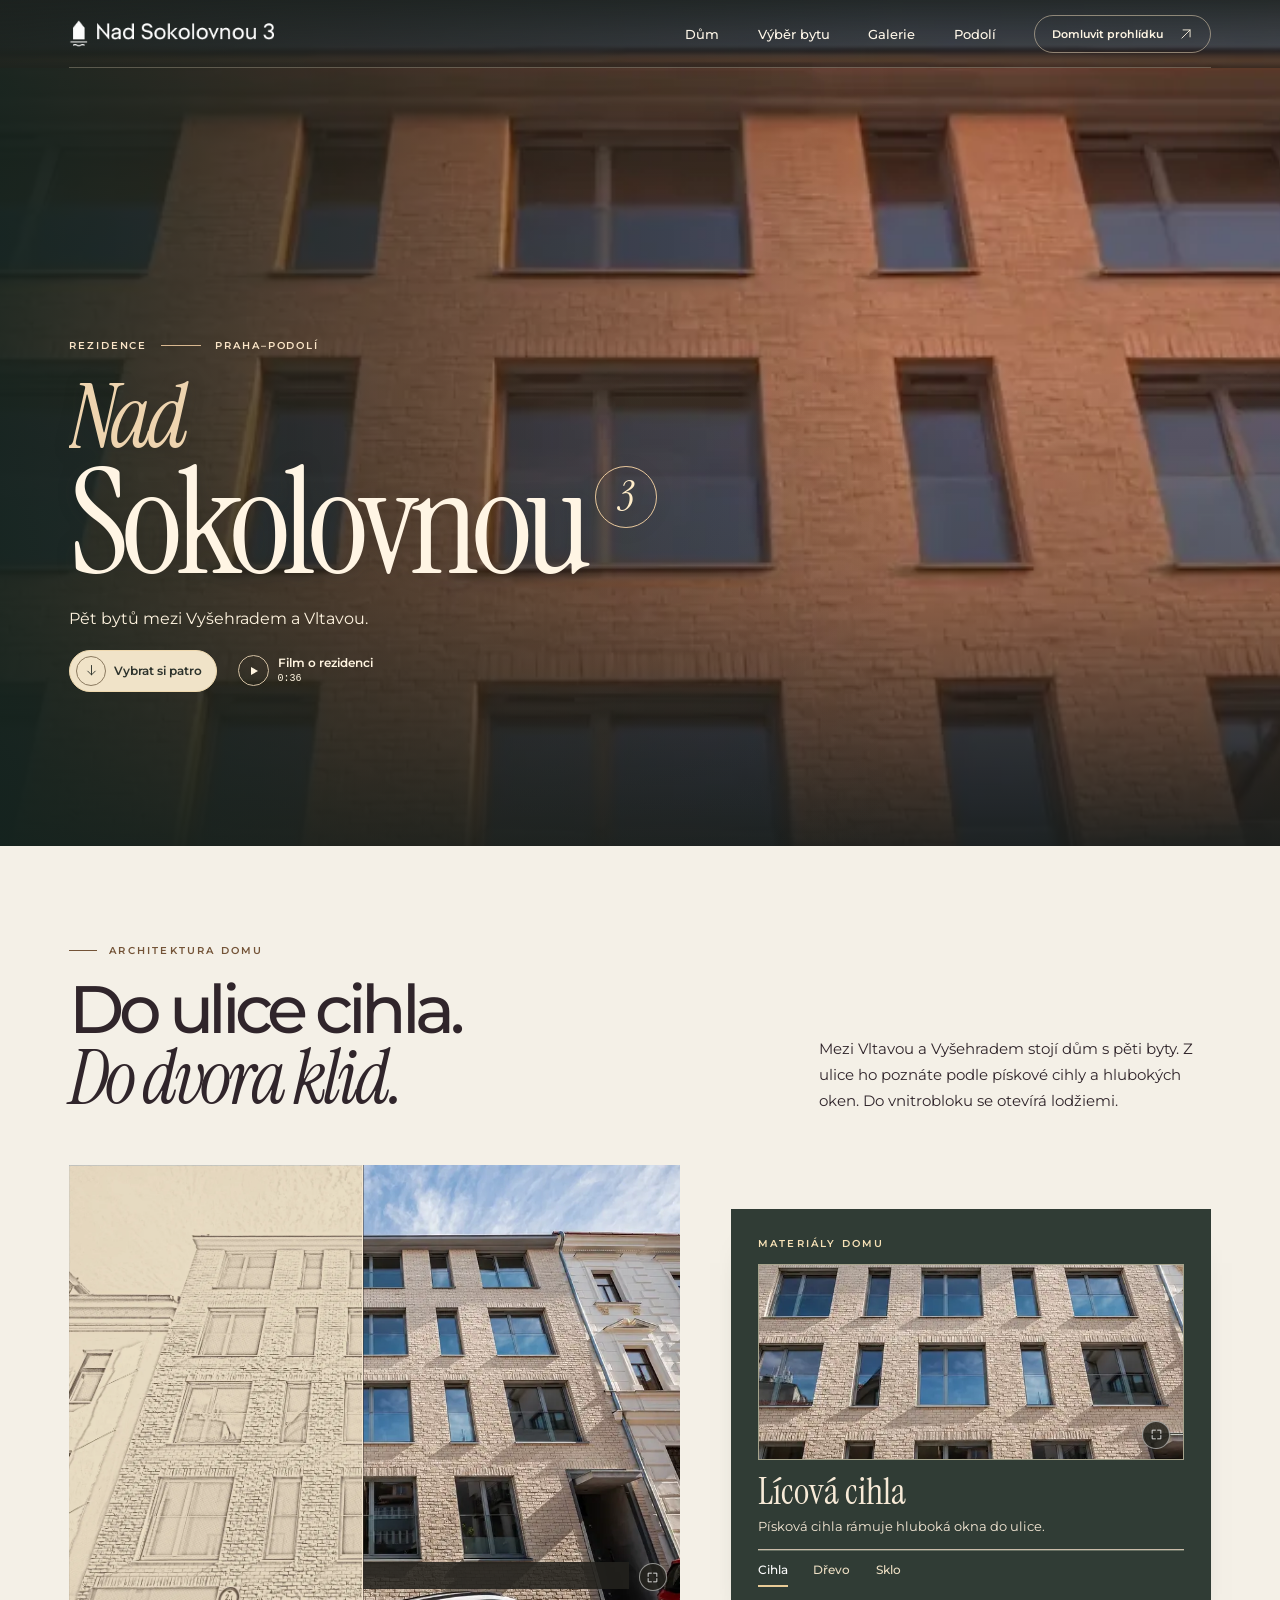
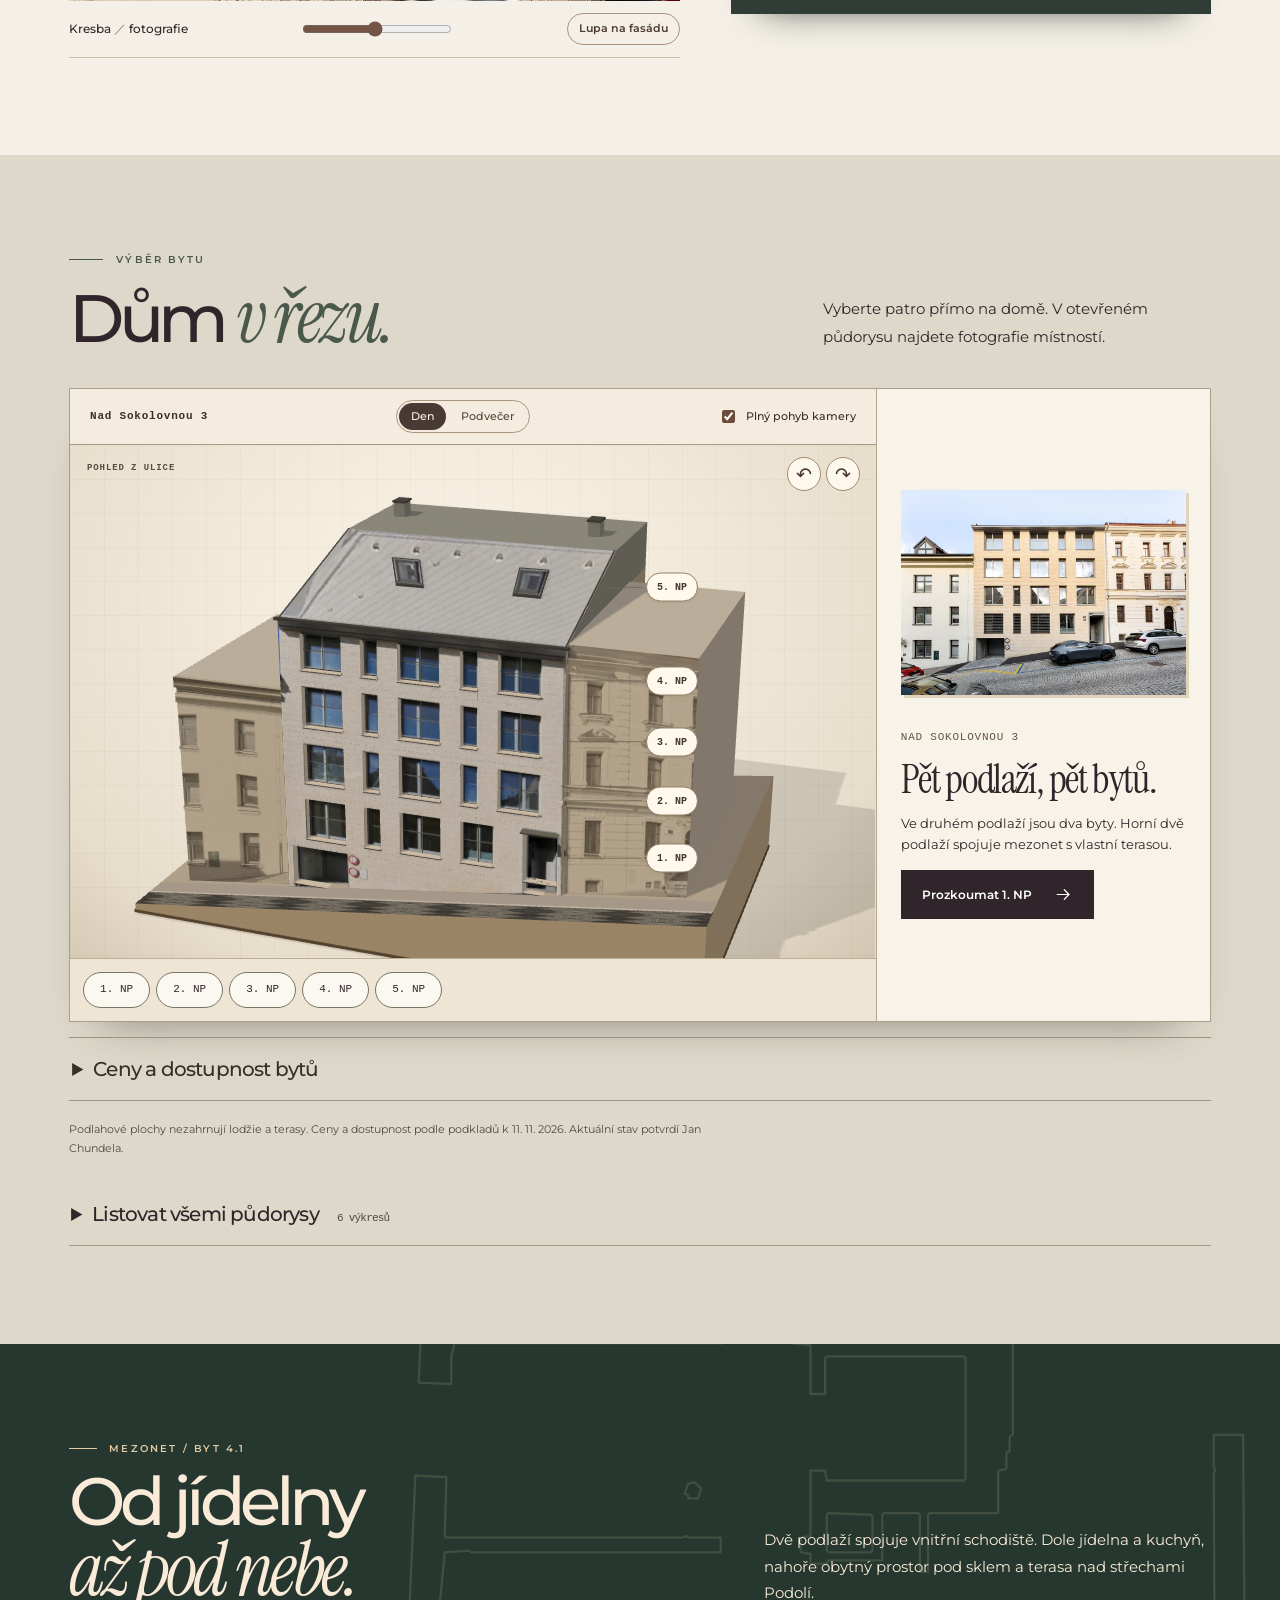
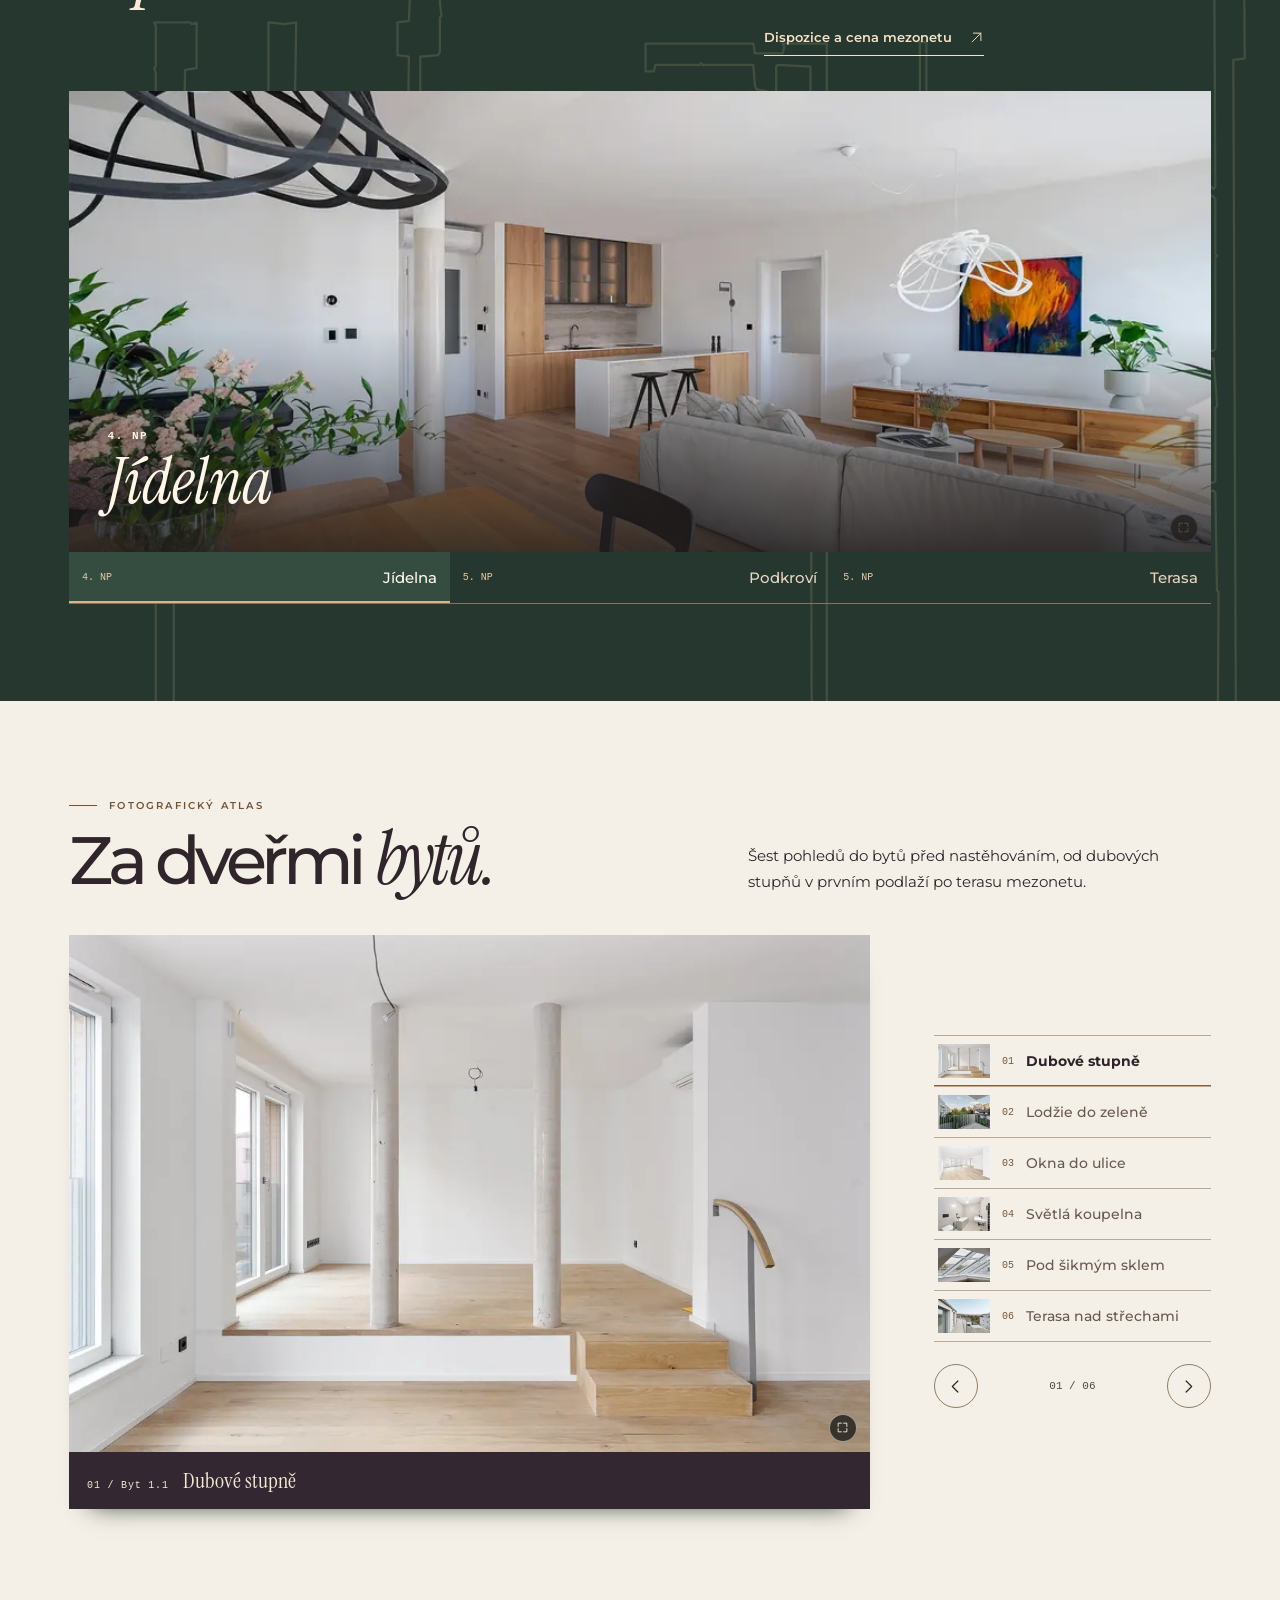
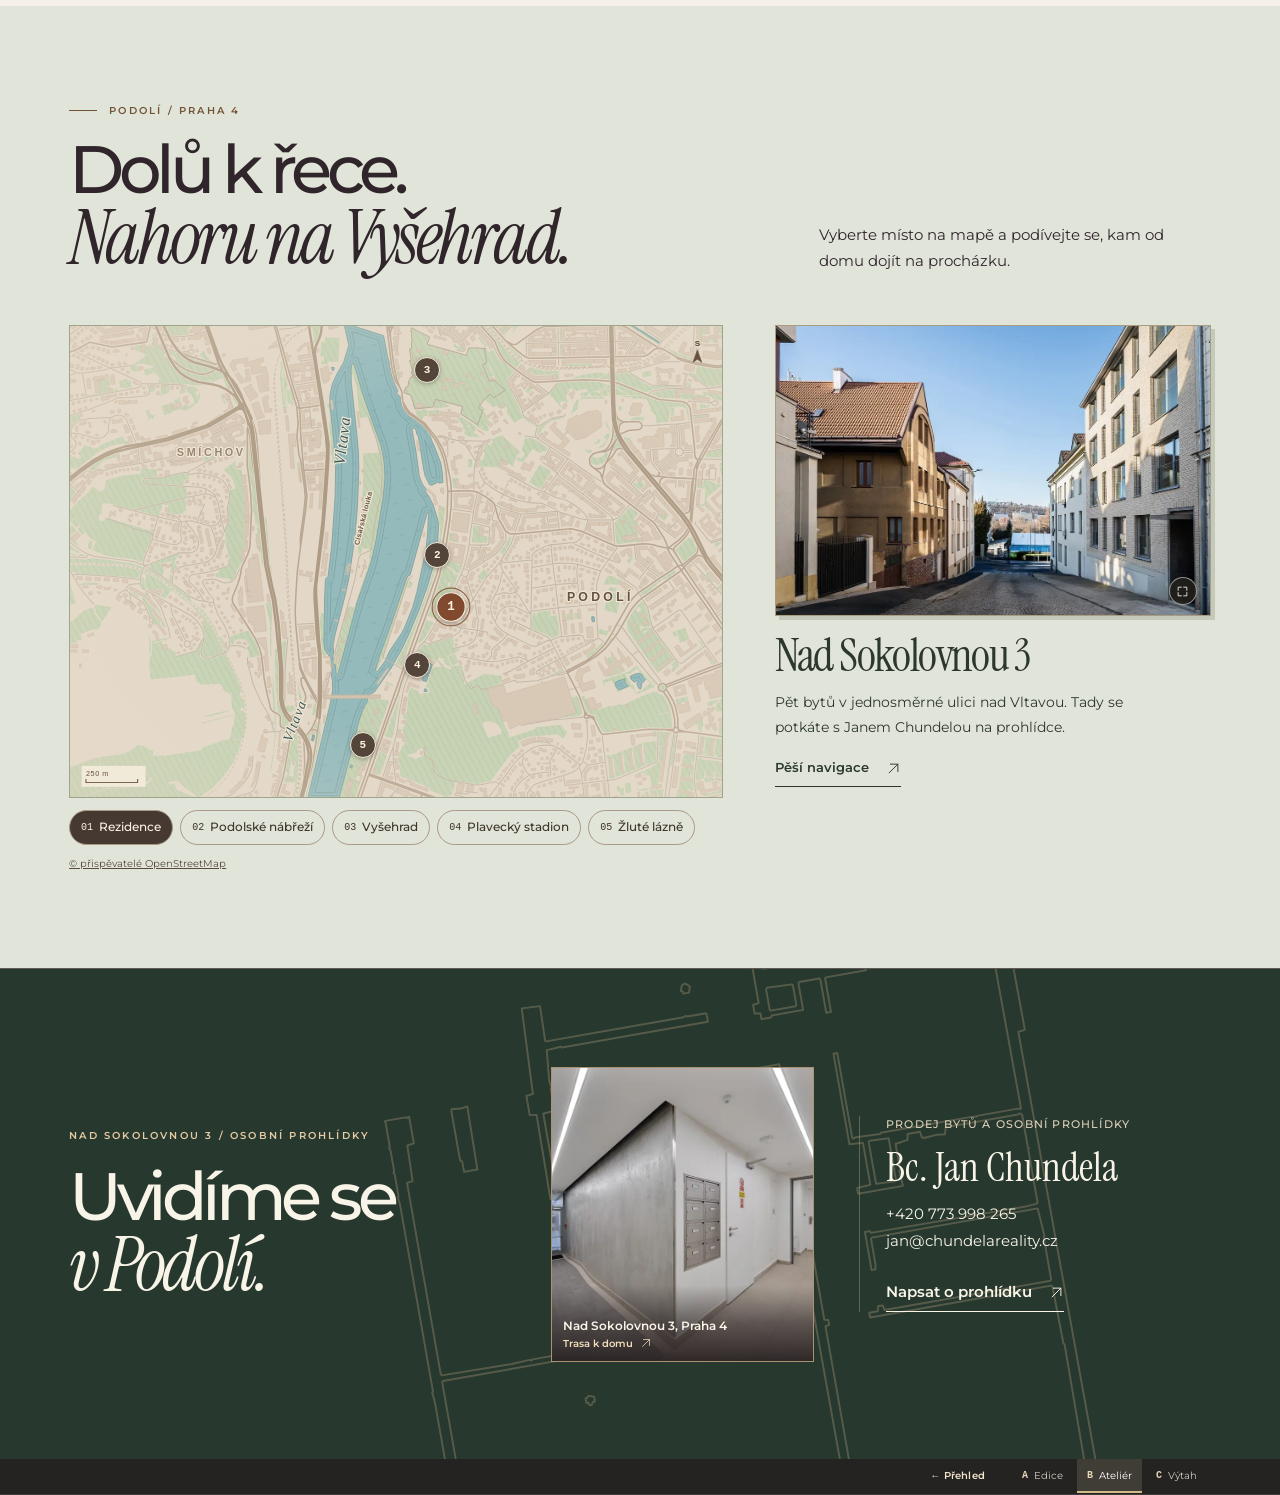
==== commit 0bc7e281: "Plynule navázat fotografii na přesný pohled do podlaží" ====
--- a/atelier.html
+++ b/atelier.html
@@ -1,4 +1,4 @@
-<!DOCTYPE html><html lang="cs"><head><meta charset="utf-8"><meta name="viewport" content="width=device-width,initial-scale=1"><meta name="robots" content="noindex, nofollow"><meta name="theme-color" content="#302d2a"><meta name="description" content="Pět bytů v rezidenci Nad Sokolovnou 3, Praha 4 – Podolí. Půdorysy, podlahové plochy, ceny a osobní prohlídky s Janem Chundelou."><title>Nad Sokolovnou 3 · Rezidence v Podolí</title><link rel="icon" href="assets/atelier/symbol.png"><link rel="stylesheet" href="assets/fonts.css"><link rel="stylesheet" href="style.ca2fc68836.css"><link rel="stylesheet" href="model.e422124b8e.css"><link rel="stylesheet" href="atelier.9737ea2a44.css"><link rel="stylesheet" href="atelier-edition.56aae0dae2.css"><link rel="stylesheet" href="atelier-visite.a0c377da13.css"></head><body class="design-b"><a class="skip" href="#byty">Přejít na výběr bytu</a><header class="head atelier-head">
+<!DOCTYPE html><html lang="cs"><head><meta charset="utf-8"><meta name="viewport" content="width=device-width,initial-scale=1"><meta name="robots" content="noindex, nofollow"><meta name="theme-color" content="#302d2a"><meta name="description" content="Pět bytů v rezidenci Nad Sokolovnou 3, Praha 4 – Podolí. Půdorysy, podlahové plochy, ceny a osobní prohlídky s Janem Chundelou."><title>Nad Sokolovnou 3 · Rezidence v Podolí</title><link rel="icon" href="assets/atelier/symbol.png"><link rel="stylesheet" href="assets/fonts.css"><link rel="stylesheet" href="style.ca2fc68836.css"><link rel="stylesheet" href="model.e422124b8e.css"><link rel="stylesheet" href="atelier.9737ea2a44.css"><link rel="stylesheet" href="atelier-edition.56aae0dae2.css"><link rel="stylesheet" href="atelier-visite.ecdd1eca9d.css"></head><body class="design-b"><a class="skip" href="#byty">Přejít na výběr bytu</a><header class="head atelier-head">
       <a class="project-logo" href="#uvod" aria-label="Nad Sokolovnou 3, úvod"><img src="assets/atelier/znak-projektu.png" alt="Nad Sokolovnou 3"></a>
       <nav class="mainnav" id="mainnav" aria-label="Hlavní navigace"><a href="#rezidence">Dům</a><a href="#byty">Výběr bytu</a><a href="#galerie">Galerie</a><a href="#podoli">Podolí</a></nav>
       <a class="contactnav" href="#kontakt">Domluvit prohlídku <svg viewBox="0 0 24 24" fill="none" stroke="currentColor" stroke-width="1.5" stroke-linecap="round" stroke-linejoin="round" aria-hidden="true"><path d="M5 19 19 5M7 5h12v12"/></svg></a>
@@ -79,4 +79,4 @@
     {"photo":"ch-4-1-terasa","label":"Střešní terasa","floor":5,"point":[0.49,0.23]}
   ]
 }
-</script><dialog id="detail" aria-labelledby="dialog-title"><button class="dlg-close circle" aria-label="Zavřít"><svg viewBox="0 0 24 24" fill="none" stroke="currentColor" stroke-width="1.5" stroke-linecap="round" stroke-linejoin="round" aria-hidden="true"><path d="m5 5 14 14M19 5 5 19"/></svg></button><div id="dialog-content"></div></dialog><script id="data" type="application/json">{"units": [{"id": "1.1", "layout": "4+kk", "floor": "1. NP", "area": 108, "outdoor": "3 m²", "price": "19 900 000 Kč", "park": "1 stání za 950 000 Kč", "sold": false, "plan": "plan-1-1", "photos": ["ch-1-1-obyvaci", "ch-1-1-stupne", "ch-1-1-pokoj", "ch-1-1-koupelna", "ch-1-1-lodzie"], "image": "ch-1-1-obyvaci", "mail": "mailto:jan@chundelareality.cz?subject=Nad%20Sokolovnou%203%20%C2%B7%20Prohl%C3%ADdka%20bytu%201.1"}, {"id": "2.1", "layout": "3+kk", "floor": "2. NP", "area": 85, "outdoor": "3 m²", "price": "Prodáno", "park": "1 parkovací stání", "sold": true, "plan": "plan-2-1", "photos": [], "image": "byt-2-1", "mail": "mailto:jan@chundelareality.cz?subject=Nad%20Sokolovnou%203%20%C2%B7%20Prohl%C3%ADdka%20bytu%202.1"}, {"id": "2.2", "layout": "2+kk", "floor": "2. NP", "area": 62, "outdoor": "5 m²", "price": "12 900 000 Kč", "park": "1 stání v zakladači za 890 000 Kč", "sold": false, "plan": "plan-2-2", "photos": ["ch-2-2-obyvaci", "ch-2-2-loznice", "ch-2-2-koupelna", "ch-2-2-lodzie"], "image": "ch-2-2-obyvaci", "mail": "mailto:jan@chundelareality.cz?subject=Nad%20Sokolovnou%203%20%C2%B7%20Prohl%C3%ADdka%20bytu%202.2"}, {"id": "3.1", "layout": "5+kk", "floor": "3. NP", "area": 153, "outdoor": "6 m²", "price": "29 900 000 Kč", "park": "1 stání za 950 000 Kč", "sold": false, "plan": "plan-3-1", "photos": ["ch-3-1-obyvaci", "ch-3-1-pokoj", "ch-3-1-loznice", "ch-3-1-lodzie", "ch-3-1-koupelna", "ch-3-1-druha-lodzie"], "image": "ch-3-1-obyvaci", "mail": "mailto:jan@chundelareality.cz?subject=Nad%20Sokolovnou%203%20%C2%B7%20Prohl%C3%ADdka%20bytu%203.1"}, {"id": "4.1", "layout": "6+kk", "floor": "4.–5. NP", "area": 205, "outdoor": "10 + 6 m²", "price": "39 490 000 Kč", "park": "2 stání za 1 900 000 Kč", "sold": false, "plan": "plan-4-1", "photos": ["ch-4-1-podkrovi", "ch-4-1-dolni", "ch-4-1-schodiste", "ch-4-1-koupelna", "ch-4-1-terasa", "ch-4-1-okna"], "image": "ch-4-1-podkrovi", "mail": "mailto:jan@chundelareality.cz?subject=Nad%20Sokolovnou%203%20%C2%B7%20Prohl%C3%ADdka%20bytu%204.1"}], "floors": {"5": {"name": "Podolí<br><em>shora.</em>", "desc": "Horní úroveň mezonetu. Pod šikmým prosklením se otevírá výhled přes střechy až k Hradčanům.", "pic": "mezonet-svetlo", "label": "Horní úroveň mezonetu", "ids": ["4.1"]}, "4": {"name": "Dvě<br><em>úrovně.</em>", "desc": "Tady začíná mezonet 6+kk. Vnitřní schodiště propojuje obě nejvyšší podlaží domu.", "pic": "mezonet-dolni", "label": "Z galerie mezonetu 4.1", "ids": ["4.1"]}, "3": {"name": "Celé<br><em>podlaží.</em>", "desc": "Třetí podlaží patří jedinému bytu. Na 153 m² se rozkládá pět pokojů a k nim lodžie do dvora.", "pic": "byt-3-1", "label": "Z galerie bytu 3.1", "ids": ["3.1"]}, "2": {"name": "Dvoje<br><em>dveře.</em>", "desc": "Na jedné podestě se potkávají dva byty. Menší 2+kk doplňuje třípokojová dispozice.", "pic": "byt-2-2", "label": "Z galerie bytu 2.2", "ids": ["2.2", "2.1"]}, "1": {"name": "Blíž<br><em>k ulici.</em>", "desc": "První nadzemní podlaží. Za cihlovou fasádou najdete čtyřpokojový byt s lodžií.", "pic": "byt-1-1", "label": "Z galerie bytu 1.1", "ids": ["1.1"]}}, "pictures": {"fasada-podhled": "Cihlová fasáda rezidence z pohledu od chodníku", "fasada-ulice": "Průčelí rezidence mezi podolskými činžovními domy", "fasada-narozni-pohled": "Rezidence v řadě domů v ulici Nad Sokolovnou", "mezonet-dolni": "Jídelna a kuchyně z galerie mezonetu", "mezonet-svetlo": "Posezení pod prosklenou střechou mezonetu", "mezonet-prostor": "Obytný prostor pod šikmými okny", "stresni-terasa": "Terasa horního podlaží", "terasa-podoli": "Výhled z terasy na střechy Podolí", "hrad-vyhled": "Pohled přes Vltavu směrem k Hradčanům", "podoli-nadhled": "Rezidence a okolní podolské bloky z výšky", "interier-denni": "Obývací pokoj s jídelnou a velkými okny", "koupelna": "Koupelna s vanou a světlým obkladem", "vysehrad-pristav": "Vyšehrad nad přístavem na Vltavě", "vltava-nabrezi": "Chodník na podolském nábřeží podél Vltavy", "ulice-nad-sokolovnou": "Ulice Nad Sokolovnou v pohledu k řece", "ch-1-1-obyvaci": "Obytný prostor s okny do ulice", "ch-1-1-stupne": "Dřevěné stupně mezi částmi obytného prostoru", "ch-1-1-pokoj": "Pokoj se vstupem na lodžii", "ch-1-1-koupelna": "Koupelna se sprchou a světlým obkladem", "ch-1-1-lodzie": "Lodžie směrem do vnitrobloku", "ch-2-2-obyvaci": "Obývací pokoj s přípravou pro kuchyňský kout", "ch-2-2-loznice": "Ložnice se vstupem na lodžii", "ch-2-2-koupelna": "Koupelna s vanou a černou baterií", "ch-2-2-lodzie": "Lodžie s výhledem do zeleně", "ch-3-1-obyvaci": "Obytný prostor třetího podlaží", "ch-3-1-pokoj": "Pokoj s okny do ulice", "ch-3-1-loznice": "Pokoj se vstupem na lodžii", "ch-3-1-lodzie": "Z lodžie do podolského vnitrobloku", "ch-3-1-koupelna": "Vana a dvojumyvadlo v koupelně", "ch-3-1-druha-lodzie": "Pohled z druhé lodžie", "ch-4-1-podkrovi": "Horní úroveň mezonetu se střešním prosklením", "ch-4-1-dolni": "Obytný prostor v dolním podlaží mezonetu", "ch-4-1-schodiste": "Vnitřní schodiště mezi oběma podlažími", "ch-4-1-koupelna": "Koupelna s vanou a dvěma umyvadly", "ch-4-1-terasa": "Střešní terasa nad Podolím", "ch-4-1-okna": "Detail šikmého prosklení v horním podlaží", "ch-dum-pruceli": "Průčelí rezidence z protějšího chodníku", "ch-dum-hala": "Vstupní hala s poštovními schránkami", "ch-dum-garaz": "Vjezd do podzemní garáže s otočnou plošinou", "ch-dum-parkovani": "Pohled do garáže s parkovacím zakladačem", "ch-ulice-pruceli": "Ulicí podél cihlového průčelí", "ch-podoli-podzim": "Podzim nad řekou v Podolí"}, "buildingPhotos": ["ch-dum-pruceli", "ch-dum-hala", "ch-dum-garaz", "ch-dum-parkovani"], "widths": {"byt-1-1": 1600, "byt-2-1": 1600, "byt-2-2": 1600, "byt-3-1": 1600, "byt-4-1": 1600, "ch-1-1-koupelna": 1680, "ch-1-1-lodzie": 1680, "ch-1-1-obyvaci": 1680, "ch-1-1-pokoj": 1680, "ch-1-1-stupne": 1680, "ch-2-2-koupelna": 1680, "ch-2-2-lodzie": 1680, "ch-2-2-loznice": 1680, "ch-2-2-obyvaci": 1680, "ch-3-1-druha-lodzie": 1680, "ch-3-1-koupelna": 1680, "ch-3-1-lodzie": 1680, "ch-3-1-loznice": 1680, "ch-3-1-obyvaci": 1680, "ch-3-1-pokoj": 1680, "ch-4-1-dolni": 1680, "ch-4-1-koupelna": 1680, "ch-4-1-okna": 1680, "ch-4-1-podkrovi": 1680, "ch-4-1-schodiste": 1680, "ch-4-1-terasa": 1680, "ch-dum-garaz": 1680, "ch-dum-hala": 1680, "ch-dum-parkovani": 1680, "ch-dum-pruceli": 1680, "ch-podoli-podzim": 1680, "ch-ulice-pruceli": 1680, "fasada-podhled": 1538, "fasada-ulice": 1536, "hrad-vyhled": 1680, "interier-denni": 1679, "koupelna": 1679, "mezonet-dolni": 1600, "mezonet-prostor": 1679, "mezonet-svetlo": 1679, "podoli-nadhled": 1680, "stresni-terasa": 1680, "terasa-podoli": 1679, "ulice-nad-sokolovnou": 1679, "vltava-nabrezi": 1680, "vysehrad-pristav": 1680}}</script><script src="site.61757eb358.js" defer></script><script defer src="spatial.324ebd7bd0.js"></script><script defer src="model.702972edec.js"></script><script defer src="atelier.282ddc8afc.js"></script><script defer src="atelier-motion.a2008975b1.js"></script><script defer src="atelier-rooms.ea67779ef8.js"></script></body></html>+</script><dialog id="detail" aria-labelledby="dialog-title"><button class="dlg-close circle" aria-label="Zavřít"><svg viewBox="0 0 24 24" fill="none" stroke="currentColor" stroke-width="1.5" stroke-linecap="round" stroke-linejoin="round" aria-hidden="true"><path d="m5 5 14 14M19 5 5 19"/></svg></button><div id="dialog-content"></div></dialog><script id="data" type="application/json">{"units": [{"id": "1.1", "layout": "4+kk", "floor": "1. NP", "area": 108, "outdoor": "3 m²", "price": "19 900 000 Kč", "park": "1 stání za 950 000 Kč", "sold": false, "plan": "plan-1-1", "photos": ["ch-1-1-obyvaci", "ch-1-1-stupne", "ch-1-1-pokoj", "ch-1-1-koupelna", "ch-1-1-lodzie"], "image": "ch-1-1-obyvaci", "mail": "mailto:jan@chundelareality.cz?subject=Nad%20Sokolovnou%203%20%C2%B7%20Prohl%C3%ADdka%20bytu%201.1"}, {"id": "2.1", "layout": "3+kk", "floor": "2. NP", "area": 85, "outdoor": "3 m²", "price": "Prodáno", "park": "1 parkovací stání", "sold": true, "plan": "plan-2-1", "photos": [], "image": "byt-2-1", "mail": "mailto:jan@chundelareality.cz?subject=Nad%20Sokolovnou%203%20%C2%B7%20Prohl%C3%ADdka%20bytu%202.1"}, {"id": "2.2", "layout": "2+kk", "floor": "2. NP", "area": 62, "outdoor": "5 m²", "price": "12 900 000 Kč", "park": "1 stání v zakladači za 890 000 Kč", "sold": false, "plan": "plan-2-2", "photos": ["ch-2-2-obyvaci", "ch-2-2-loznice", "ch-2-2-koupelna", "ch-2-2-lodzie"], "image": "ch-2-2-obyvaci", "mail": "mailto:jan@chundelareality.cz?subject=Nad%20Sokolovnou%203%20%C2%B7%20Prohl%C3%ADdka%20bytu%202.2"}, {"id": "3.1", "layout": "5+kk", "floor": "3. NP", "area": 153, "outdoor": "6 m²", "price": "29 900 000 Kč", "park": "1 stání za 950 000 Kč", "sold": false, "plan": "plan-3-1", "photos": ["ch-3-1-obyvaci", "ch-3-1-pokoj", "ch-3-1-loznice", "ch-3-1-lodzie", "ch-3-1-koupelna", "ch-3-1-druha-lodzie"], "image": "ch-3-1-obyvaci", "mail": "mailto:jan@chundelareality.cz?subject=Nad%20Sokolovnou%203%20%C2%B7%20Prohl%C3%ADdka%20bytu%203.1"}, {"id": "4.1", "layout": "6+kk", "floor": "4.–5. NP", "area": 205, "outdoor": "10 + 6 m²", "price": "39 490 000 Kč", "park": "2 stání za 1 900 000 Kč", "sold": false, "plan": "plan-4-1", "photos": ["ch-4-1-podkrovi", "ch-4-1-dolni", "ch-4-1-schodiste", "ch-4-1-koupelna", "ch-4-1-terasa", "ch-4-1-okna"], "image": "ch-4-1-podkrovi", "mail": "mailto:jan@chundelareality.cz?subject=Nad%20Sokolovnou%203%20%C2%B7%20Prohl%C3%ADdka%20bytu%204.1"}], "floors": {"5": {"name": "Podolí<br><em>shora.</em>", "desc": "Horní úroveň mezonetu. Pod šikmým prosklením se otevírá výhled přes střechy až k Hradčanům.", "pic": "mezonet-svetlo", "label": "Horní úroveň mezonetu", "ids": ["4.1"]}, "4": {"name": "Dvě<br><em>úrovně.</em>", "desc": "Tady začíná mezonet 6+kk. Vnitřní schodiště propojuje obě nejvyšší podlaží domu.", "pic": "mezonet-dolni", "label": "Z galerie mezonetu 4.1", "ids": ["4.1"]}, "3": {"name": "Celé<br><em>podlaží.</em>", "desc": "Třetí podlaží patří jedinému bytu. Na 153 m² se rozkládá pět pokojů a k nim lodžie do dvora.", "pic": "byt-3-1", "label": "Z galerie bytu 3.1", "ids": ["3.1"]}, "2": {"name": "Dvoje<br><em>dveře.</em>", "desc": "Na jedné podestě se potkávají dva byty. Menší 2+kk doplňuje třípokojová dispozice.", "pic": "byt-2-2", "label": "Z galerie bytu 2.2", "ids": ["2.2", "2.1"]}, "1": {"name": "Blíž<br><em>k ulici.</em>", "desc": "První nadzemní podlaží. Za cihlovou fasádou najdete čtyřpokojový byt s lodžií.", "pic": "byt-1-1", "label": "Z galerie bytu 1.1", "ids": ["1.1"]}}, "pictures": {"fasada-podhled": "Cihlová fasáda rezidence z pohledu od chodníku", "fasada-ulice": "Průčelí rezidence mezi podolskými činžovními domy", "fasada-narozni-pohled": "Rezidence v řadě domů v ulici Nad Sokolovnou", "mezonet-dolni": "Jídelna a kuchyně z galerie mezonetu", "mezonet-svetlo": "Posezení pod prosklenou střechou mezonetu", "mezonet-prostor": "Obytný prostor pod šikmými okny", "stresni-terasa": "Terasa horního podlaží", "terasa-podoli": "Výhled z terasy na střechy Podolí", "hrad-vyhled": "Pohled přes Vltavu směrem k Hradčanům", "podoli-nadhled": "Rezidence a okolní podolské bloky z výšky", "interier-denni": "Obývací pokoj s jídelnou a velkými okny", "koupelna": "Koupelna s vanou a světlým obkladem", "vysehrad-pristav": "Vyšehrad nad přístavem na Vltavě", "vltava-nabrezi": "Chodník na podolském nábřeží podél Vltavy", "ulice-nad-sokolovnou": "Ulice Nad Sokolovnou v pohledu k řece", "ch-1-1-obyvaci": "Obytný prostor s okny do ulice", "ch-1-1-stupne": "Dřevěné stupně mezi částmi obytného prostoru", "ch-1-1-pokoj": "Pokoj se vstupem na lodžii", "ch-1-1-koupelna": "Koupelna se sprchou a světlým obkladem", "ch-1-1-lodzie": "Lodžie směrem do vnitrobloku", "ch-2-2-obyvaci": "Obývací pokoj s přípravou pro kuchyňský kout", "ch-2-2-loznice": "Ložnice se vstupem na lodžii", "ch-2-2-koupelna": "Koupelna s vanou a černou baterií", "ch-2-2-lodzie": "Lodžie s výhledem do zeleně", "ch-3-1-obyvaci": "Obytný prostor třetího podlaží", "ch-3-1-pokoj": "Pokoj s okny do ulice", "ch-3-1-loznice": "Pokoj se vstupem na lodžii", "ch-3-1-lodzie": "Z lodžie do podolského vnitrobloku", "ch-3-1-koupelna": "Vana a dvojumyvadlo v koupelně", "ch-3-1-druha-lodzie": "Pohled z druhé lodžie", "ch-4-1-podkrovi": "Horní úroveň mezonetu se střešním prosklením", "ch-4-1-dolni": "Obytný prostor v dolním podlaží mezonetu", "ch-4-1-schodiste": "Vnitřní schodiště mezi oběma podlažími", "ch-4-1-koupelna": "Koupelna s vanou a dvěma umyvadly", "ch-4-1-terasa": "Střešní terasa nad Podolím", "ch-4-1-okna": "Detail šikmého prosklení v horním podlaží", "ch-dum-pruceli": "Průčelí rezidence z protějšího chodníku", "ch-dum-hala": "Vstupní hala s poštovními schránkami", "ch-dum-garaz": "Vjezd do podzemní garáže s otočnou plošinou", "ch-dum-parkovani": "Pohled do garáže s parkovacím zakladačem", "ch-ulice-pruceli": "Ulicí podél cihlového průčelí", "ch-podoli-podzim": "Podzim nad řekou v Podolí"}, "buildingPhotos": ["ch-dum-pruceli", "ch-dum-hala", "ch-dum-garaz", "ch-dum-parkovani"], "widths": {"byt-1-1": 1600, "byt-2-1": 1600, "byt-2-2": 1600, "byt-3-1": 1600, "byt-4-1": 1600, "ch-1-1-koupelna": 1680, "ch-1-1-lodzie": 1680, "ch-1-1-obyvaci": 1680, "ch-1-1-pokoj": 1680, "ch-1-1-stupne": 1680, "ch-2-2-koupelna": 1680, "ch-2-2-lodzie": 1680, "ch-2-2-loznice": 1680, "ch-2-2-obyvaci": 1680, "ch-3-1-druha-lodzie": 1680, "ch-3-1-koupelna": 1680, "ch-3-1-lodzie": 1680, "ch-3-1-loznice": 1680, "ch-3-1-obyvaci": 1680, "ch-3-1-pokoj": 1680, "ch-4-1-dolni": 1680, "ch-4-1-koupelna": 1680, "ch-4-1-okna": 1680, "ch-4-1-podkrovi": 1680, "ch-4-1-schodiste": 1680, "ch-4-1-terasa": 1680, "ch-dum-garaz": 1680, "ch-dum-hala": 1680, "ch-dum-parkovani": 1680, "ch-dum-pruceli": 1680, "ch-podoli-podzim": 1680, "ch-ulice-pruceli": 1680, "fasada-podhled": 1538, "fasada-ulice": 1536, "hrad-vyhled": 1680, "interier-denni": 1679, "koupelna": 1679, "mezonet-dolni": 1600, "mezonet-prostor": 1679, "mezonet-svetlo": 1679, "podoli-nadhled": 1680, "stresni-terasa": 1680, "terasa-podoli": 1679, "ulice-nad-sokolovnou": 1679, "vltava-nabrezi": 1680, "vysehrad-pristav": 1680}}</script><script src="site.61757eb358.js" defer></script><script defer src="spatial.324ebd7bd0.js"></script><script defer src="model.8e9ce5e74f.js"></script><script defer src="atelier.282ddc8afc.js"></script><script defer src="atelier-motion.a2008975b1.js"></script><script defer src="atelier-rooms.12cb522d39.js"></script></body></html>
--- a/atelier-visite.ecdd1eca9d.css
+++ b/atelier-visite.ecdd1eca9d.css
@@ -0,0 +1,148 @@
+/* A moving street portrait opens the visit; the desk below uses the colours of the facade. */
+.design-b {--olive:#303c35;--limestone:#f4efe4;--brass:#d7b482;--gutter:clamp(20px,5.4vw,104px)}
+.design-b :is(section,footer)[id]{scroll-margin-top:78px}
+.design-b .atelier-head{position:fixed;z-index:8;height:68px;background:linear-gradient(#1c211ee8,#21221d8a);color:#fff7e9;border:0;transition:background-color .35s}
+.design-b .atelier-head:after{display:block;background:#e1d8be4d}
+.design-b .atelier-head.solid,.design-b .atelier-head:has(.mainnav.open){background:#28332d}
+.atelier-head .project-logo img{filter:brightness(0) invert(1)}
+.design-b .atelier-head .contactnav{color:#fff6e4;border-color:#dac8ac91}
+.atelier-head .mainnav a[aria-current]{text-decoration:underline;text-underline-offset:6px}
+.design-b .film-cover{--cover-scroll:0;display:grid;align-items:end;isolation:isolate;position:relative;padding:0;width:100%;height:clamp(680px,94svh,1060px);min-height:0;background:#252c27;color:#f9f1df}
+.design-b .film-cover:before,.design-b .film-cover:after,.gate-rim,.gate-shutter{display:none}
+.design-b .gate-scene,.design-b .gate-aperture{position:absolute;inset:0;width:100%;height:100%;border-radius:0;border:0;transform:none}
+.design-b .gate-scene{z-index:-2;overflow:hidden;animation:none}
+.design-b .gate-aperture{box-shadow:none;isolation:isolate;background:#45443d}
+.design-b .film-cover .gate-aperture :is(video,picture){transform:translateY(calc(var(--cover-scroll)*8%)) scale(calc(1.025 + var(--cover-scroll)*.06));object-position:50% 47%}
+.design-b .gate-aperture:after{z-index:1;background:linear-gradient(90deg,#14231ee6 0%,#20241d96 28%,transparent 70%),linear-gradient(0deg,#171c1be8 0%,#25221c42 29%,transparent 57%)}
+.film-ink{position:relative;z-index:2;align-self:end;padding:0 var(--gutter) clamp(130px,17svh,205px);width:min(80%,1200px);pointer-events:none}
+.film-ink a,.film-ink button{pointer-events:auto}
+.film-ink .b-eyebrow{color:#fae5c7;letter-spacing:.19em}.film-ink .b-eyebrow i{background:#d9b890}
+.design-b .film-ink h1{font:400 clamp(84px,11.5vw,203px)/.85 var(--serif);letter-spacing:-.052em;color:#fff5e4;margin:clamp(17px,3svh,40px) 0 21px;filter:drop-shadow(0 2px 9px #16181235)}
+.design-b .film-ink h1 .title-line:first-child{display:block;font:italic 400 .60em/.88 var(--serif);color:#eed4af;letter-spacing:-.065em;padding-bottom:.12em}
+.design-b .film-ink h1 .title-line:nth-child(2){letter-spacing:-.046em}
+.title-line sup{font:italic 400 .29em/1 var(--serif);margin:.13em 0 0 .22em;color:#ffedc9;border-color:#e9c99d;letter-spacing:0}
+.cover-address{color:#fff4e0;font-size:clamp(14px,1.22vw,19px);margin:0 0 17px}
+.design-b .film-link{background:#f0e3c8;color:#2d332c;border:1px solid #efd9af;padding:5px 14px 5px 6px}
+.design-b .film-link i{border-color:#8a795f}.design-b .film-link:hover{background:#fff4d9}
+.cinema-invite,.cinema-invite small{color:#fff4e0}.cinema-invite .play-mark{border-color:#d2bfa2}
+.film-chapters{position:absolute;display:flex;left:var(--gutter);right:auto;bottom:21px;top:auto;align-items:center;gap:clamp(10px,2.5vw,42px);padding:13px 0 0;background:none;border-radius:0;border-top:1px solid #d6c8ab6b}
+.film-chapters button{display:flex;align-items:center;gap:10px;padding:0 0 4px;min-height:38px;color:#fff3da;font:600 10px var(--sans);letter-spacing:.08em}
+.film-chapters button img{display:block;width:clamp(47px,5vw,75px);aspect-ratio:1.78;height:auto;object-fit:cover;border:1px solid #cbbca576;filter:saturate(.68);transition:filter .4s,transform .4s}
+.film-chapters button:after{bottom:0}.film-chapters button[aria-pressed=true] img,.film-chapters button:hover img{filter:saturate(1.1);transform:translateY(-2px)}
+.design-b .film-toggle{top:auto;bottom:24px;right:var(--gutter);color:#fff5e6;background:#222823e8;border-color:#bba988}
+.residence-section,.b-gallery{background:#f4f0e7}
+.residence-pair{grid-template-columns:1.12fr .88fr;align-items:stretch;gap:clamp(18px,4vw,82px)}
+.material-cabinet{padding:clamp(16px,2.1vw,35px);background:#303c35;color:#f1e7d2;min-width:0;box-shadow:0 23px 35px -31px #29322b}
+.material-cabinet>.b-eyebrow{color:#f6e1b6;margin:0 0 13px}
+.sample-views figure{margin:0}.design-b .sample-views .imgbtn{aspect-ratio:2.18;border:1px solid #a5a38c;overflow:hidden}
+.sample-views .imgbtn>img:first-child{object-position:var(--detail-at);transform:scale(1.58);transform-origin:var(--detail-at)}
+.sample-views .imgbtn:hover>img:first-child{transform:scale(1.67)}.sample-views .image-caption{display:none}
+.sample-views figcaption{display:grid;gap:6px;padding:13px 0;color:#f7ead7;font:400 13px/1.55 var(--sans)}
+.sample-views figcaption strong{font:400 clamp(26px,2.9vw,52px)/1 var(--serif)}
+.sample-list{display:flex;border-top:1px solid #a7ab9575;gap:clamp(14px,2vw,30px);padding-top:3px}
+.sample-list button{padding:8px 0;color:#eddfc4;font:500 12px var(--sans);border-bottom:2px solid transparent}
+.sample-list button[aria-pressed=true]{border-color:#e8cb96;color:#fff}
+.imgbtn img.photo-curtain{position:absolute;z-index:2;inset:0;width:100%;height:100%;object-fit:cover;pointer-events:none}
+.design-b .house-section{background:#ddd8c9}
+.design-b .house-section>.kicker{color:#49584b}.house-section h2 em{color:#4b594c}
+.house-section .model-sheet{display:grid;grid-template-columns:minmax(0,2.12fr) minmax(245px,.88fr);align-items:stretch;border:1px solid #aa9e88;background:#eee7d8;box-shadow:0 27px 44px -33px #474334aa}
+.model-drawing{min-width:0;display:flex;flex-direction:column}.model-canvas{flex:none}.design-b .ns-studio{height:clamp(398px,57svh,610px)}
+.drawing-head{flex-wrap:wrap;min-height:46px;gap:8px}.drawing-head .model-address{font-weight:600}
+.model-actions{flex:1 0 auto;align-content:center;border-top:1px solid #bdaf95}
+.model-plans{background:#f8f3e8;border-left:1px solid #b1a58e;min-width:0;position:relative;display:flex;flex-direction:column}
+.model-overview,.model-transit,.model-result{border:0;padding:clamp(16px,1.9vw,32px);height:100%}
+.model-overview,.model-transit{display:flex;flex-direction:column;align-items:flex-start;justify-content:center;gap:14px}
+.model-overview .model-cover-photo{display:block;width:100%;height:clamp(115px,16vw,240px);object-fit:cover;object-position:50% 47%;box-shadow:3px 3px 0 #e1d3b9}
+.model-overview .drawing-label{display:block;color:#635441}.design-b .model-overview h3,.design-b .model-result h3,.model-transit strong{font:400 clamp(29px,3.1vw,53px)/.99 var(--serif);letter-spacing:-.035em;margin:0}
+.model-overview p{font-size:13px;line-height:1.65}.model-overview .btn{margin:0}
+.model-transit{background:#314038;color:#f9edd7}.transit-photo{width:100%;aspect-ratio:1.45;background-position:center;background-size:cover;opacity:.78}
+[data-transit-floor]{font:600 12px var(--mono);letter-spacing:.12em;color:#efd8b1}
+.model-result{display:flex;flex-direction:column;align-items:stretch;justify-content:center;gap:6px}
+.model-result .drawing-label{margin:0;color:#66553e}.model-result h3{margin:1px 0 5px}
+.model-result .model-plan{height:clamp(74px,9vh,118px);margin:2px 0;border:0;border-left:2px solid #cab995;background:#ede6d6}
+.model-result .floor-apartments{display:flex;flex-wrap:wrap;gap:4px}.model-result .floor-apartments button{padding:6px 9px;font-size:11px}
+.model-result [data-house-metrics]{margin:2px 0;font-size:12px}.model-result .btn{font-size:11px;align-self:flex-start;padding:6px 0;background:transparent;color:#3b4a3c;border-radius:0;min-height:26px}
+.model-result .unit-photo-link{display:none}.walk-invite{display:flex;align-items:center;justify-content:space-between;background:#38493c;color:#fffaed;font:600 12px/1.4 var(--sans);padding:10px 13px}
+.walk-invite svg{width:16px}.model-result .specific-visit{font-size:11px;align-self:flex-start;margin:0}.apartment-filmstrip{margin:3px 0 0;gap:5px;padding-top:8px}
+.apartment-filmstrip img{aspect-ratio:1.68}.apartment-filmstrip span{display:none}
+.room-pins{position:absolute;inset:0;z-index:3;pointer-events:none}
+.room-pin{width:30px;height:30px;position:absolute;transform:translate(-50%,-50%);padding:0;display:grid;place-items:center;pointer-events:auto;color:#fff6df;border-radius:50%}
+.room-pin i{display:grid;place-items:center;width:25px;height:25px;background:#405748;border:1px solid #fff3d5;outline:1px solid #4e5c49;box-shadow:0 2px 5px #201e2150;border-radius:50%}
+.room-pin i:before{content:"";width:10px;height:7px;border:1.3px solid currentColor;border-radius:2px;background:radial-gradient(circle at center,currentColor 1.7px,transparent 2px)}
+.room-pin span{position:absolute;bottom:100%;left:50%;transform:translateX(-50%);display:none;white-space:nowrap;color:#fff5dd;background:#2b3930;padding:5px 8px;border-radius:2px;font:500 11px var(--sans)}
+.room-pin:focus-visible span{display:block}@media(hover:hover){.room-pin:hover span{display:block}.room-pin:hover i{background:#705338}}
+.design-b .room-walk{inset:0;margin:auto;padding:0;width:min(96vw,1580px);max-width:96vw;max-height:94svh;color:#f6ead6;background:#252e28;border:1px solid #8d8c76;overflow:auto}
+.room-walk::backdrop{background:#141e19ed}.walk-open{overflow:hidden}
+.walk-layout{display:grid;grid-template-columns:minmax(0,1fr) minmax(170px,21%)}
+.walk-head{grid-column:1/-1;display:flex;justify-content:space-between;align-items:center;gap:10px;border-bottom:1px solid #767b6b75;padding:11px clamp(12px,2vw,28px)}
+.walk-address{font:400 clamp(18px,2vw,30px) var(--serif)}
+.walk-head button{display:flex;align-items:center;gap:9px;padding:6px 10px;border:1px solid #a39e88;border-radius:30px;font:600 11px var(--sans)}
+.walk-head button svg,.walk-arrows svg{width:14px;height:14px}
+.walk-screen{position:relative;isolation:isolate;background:#1c241e;min-width:0}
+.walk-pictures{position:relative;width:100%;height:min(69svh,53vw);overflow:hidden;touch-action:pan-y}
+.walk-pictures img{position:absolute;inset:0;width:100%;height:100%;object-fit:contain}
+.walk-screen:after{content:"";position:absolute;inset:50% 0 0;pointer-events:none;background:linear-gradient(0deg,#142018ed,transparent 65%)}
+.walk-caption{position:absolute;z-index:1;bottom:clamp(12px,2.4vw,36px);left:clamp(12px,2.4vw,36px);right:100px;pointer-events:none}
+.walk-caption span{font:500 10px/1.4 var(--mono);letter-spacing:.13em;text-transform:uppercase;color:#fff1ce}
+.walk-caption h2{font:400 clamp(27px,4.6vw,76px)/1 var(--serif);margin:6px 0 0;color:#fff5e2}
+.walk-arrows{position:absolute;z-index:2;bottom:clamp(13px,2.4vw,36px);right:16px;display:flex;gap:6px}
+.walk-arrows button{width:36px;height:36px;display:grid;place-items:center;border:1px solid #e1d7bc;background:#243027dc;color:#fff7df;border-radius:50%}
+.walk-notes{padding:clamp(12px,2vw,28px);background:#eee8d7;color:#374139;display:flex;flex-direction:column;justify-content:center;gap:12px}
+.walk-notes .b-eyebrow{color:#475442;letter-spacing:.1em}
+.walk-map{position:relative;width:fit-content;align-self:center;line-height:0;max-width:100%}.walk-map img{width:auto;max-width:100%;height:clamp(95px,18svh,190px);object-fit:contain}
+.walk-dot{position:absolute;width:12px;height:12px;transform:translate(-50%,-50%);border-radius:50%;border:2px solid #f4e8cc;outline:1px solid #475945;background:#355440}
+.walk-list{display:grid;border-top:1px solid #b1aa95}.walk-list button{display:flex;text-align:left;align-items:center;gap:9px;padding:9px 2px;border-bottom:1px solid #c9c2ac;font:500 11px/1.4 var(--sans)}
+.walk-list button small{font:10px var(--mono);color:#535844}.walk-list button[aria-pressed=true]{color:#1e3929;font-weight:700;box-shadow:inset 2px 0 #52624e;padding-left:7px}
+.penthouse{background:#26372f}.room-tabs button[aria-pressed=true]{background:#354d40}.b-gallery .folio-stage{box-shadow:0 18px 24px -22px #2a3229}
+.riverside{background:#e1e5d9}.atlas-photos figcaption,.atlas-photos figcaption .b-text-link{color:#2d382c}.atlas-window{border-color:#9fa58c}.atlas-photos .imgbtn{box-shadow:4px 4px 0 #c5c9b9}
+.project-contact{background:#27382e}.design-b .visit-card img{aspect-ratio:.89}
+@media(min-width:840px){.material-cabinet{align-self:center}.house-section .house-intro{margin-left:auto;margin-top:-58px;padding-bottom:12px;width:34%;min-height:55px}}
+@media(max-width:900px){.house-section .model-sheet{grid-template-columns:minmax(0,1.8fr) minmax(222px,1fr)}.model-overview,.model-result,.model-transit{padding:15px}}
+@media(max-width:760px){
+ .design-b .atelier-head{height:58px}.design-b .atelier-head .mainnav.open{background:#2b3a30}
+ .design-b :is(section,footer)[id]{scroll-margin-top:63px}
+ .design-b .film-cover{height:clamp(560px,86svh,750px)}.film-ink{width:100%;padding:0 var(--gutter) 120px}
+ .design-b .film-ink h1{font-size:clamp(70px,14vw,107px)}
+ .film-chapters{bottom:17px}.design-b .film-toggle{bottom:22px}
+ .house-section .model-sheet{display:block}.model-plans{border:0;border-top:1px solid #b0a68f}
+ .model-overview{display:grid;grid-template-columns:minmax(110px,.8fr) 1fr;grid-template-rows:auto auto;gap:4px 16px;align-items:center}
+ .model-overview .model-cover-photo{grid-row:1/4;height:112px}.model-overview .drawing-label,.model-overview p{display:none}
+ .model-overview .btn{width:fit-content;min-height:32px;padding:5px 8px;font-size:10px}
+ .model-result{display:grid;grid-template-columns:minmax(0,1.3fr) minmax(95px,.7fr);gap:6px 12px;align-items:center}
+ .model-result .drawing-label,.model-result h3,.model-result .floor-apartments{grid-column:1}
+ .model-result .model-plan{grid-column:2;grid-row:1/4;height:90px}
+ .model-result .walk-invite{grid-column:1/-1}.model-result .specific-visit{grid-column:1/-1}.model-result .apartment-filmstrip{grid-column:1/-1}
+ .model-transit{min-height:125px;display:grid;grid-template-columns:100px 1fr;grid-template-rows:1fr 2fr;gap:4px 13px;align-items:center}.transit-photo{grid-row:1/3;height:85px;aspect-ratio:auto}
+ .walk-layout{grid-template-columns:1fr}.walk-screen{grid-column:1}.walk-pictures{height:clamp(176px,49svh,430px)}
+ .walk-notes{display:grid;grid-template-columns:minmax(80px,.40fr) 1fr;gap:8px 15px;align-items:center}.walk-notes .b-eyebrow{grid-column:1/-1;margin:0}.walk-map img{height:auto;max-height:132px}
+ .walk-list{grid-template-columns:repeat(2,minmax(0,1fr));gap:0 7px}.walk-list button{font-size:10px;padding-block:6px}
+}
+@media(max-width:550px){
+ .design-b .film-cover{height:clamp(560px,88svh,785px);padding:0;display:grid;gap:0}
+ .design-b .gate-scene{inset:0}.design-b .gate-aperture:after{background:linear-gradient(0deg,#16251ff5 0%,#18251fd9 20%,#1d241e52 62%,#181d1c16),linear-gradient(90deg,#27291c65,transparent 86%)}
+ .film-ink{align-self:end;width:100%;padding:0 var(--gutter) 127px}
+ .design-b .film-ink h1{font-size:clamp(63px,16.9vw,96px);margin:14px 0 16px}
+ .design-b .film-ink h1 .title-line:first-child{display:block;font-size:.66em}
+ .cover-address{font-size:13px;margin:0 0 14px}
+ .film-chapters{inset:auto auto 16px var(--gutter);padding:7px 0 0;gap:11px}.film-chapters button{flex-direction:column;align-items:flex-start;gap:3px;font-size:8px;letter-spacing:.05em;min-height:45px}
+ .film-chapters button img{width:50px}.design-b .film-toggle{inset:auto var(--gutter) 21px auto;min-height:34px}
+ .residence-pair{grid-template-columns:1fr}.design-b .sample-views .imgbtn{aspect-ratio:2.15}
+ .design-b .ns-studio{height:clamp(326px,89vw,435px)}.model-result .apartment-filmstrip img{aspect-ratio:1.7}
+ .walk-notes{padding:12px}.walk-address{font-size:19px}.walk-head button{font-size:10px}
+ .design-b .visit-card img{aspect-ratio:2.1}.room-pin{width:27px;height:27px}.room-pin i{width:21px;height:21px}
+}
+@media(max-width:345px){.film-chapters{gap:6px}.film-chapters button img{width:43px}.design-b .film-toggle{font-size:8px}.cover-invitations{gap:10px}.walk-list button{gap:3px}}
+@media(prefers-reduced-motion:reduce){.design-b .film-cover .gate-aperture :is(video,picture){transform:none}.sample-views .imgbtn:hover>img:first-child{transform:scale(1.58)}}
+.map-print{pointer-events:none;position:absolute;z-index:3;padding:5px 5px 8px;width:clamp(105px,16vw,190px);background:#fff8e8;border:1px solid #a89a7c;box-shadow:2px 4px 0 #83776177,6px 14px 18px #342c2b40;transform:perspective(570px) rotateY(-10deg) rotateZ(-3deg);transform-origin:left center}
+.map-print img{width:100%;aspect-ratio:1.66;object-fit:cover}.map-print span{display:block;margin:5px 3px 0;font:400 clamp(14px,1.3vw,21px)/1 var(--serif);color:#393a30}
+.map-rights{display:block;margin-top:16px;font:500 10px/1.5 var(--sans);color:#435041}.map-rights a{text-decoration:underline}.atlas-photos .map-source{display:block;aspect-ratio:1.48}.map-source img{width:100%;height:100%;object-fit:cover}
+@media(prefers-reduced-motion:no-preference){.map-print{animation:lift-print .28s var(--curve)}@keyframes lift-print{from{opacity:0;transform:perspective(570px) rotateY(-27deg) rotateZ(-5deg) translateY(6px)}}}
+@media(prefers-reduced-motion:no-preference){
+ .design-b .film-ink .title-line>span{animation:cover-type .82s var(--curve) both}
+ .design-b .film-ink .title-line:nth-child(2)>span{animation-delay:.05s}
+ .design-b .film-ink .film-link,.design-b .film-ink .b-eyebrow{animation:none}
+ @keyframes cover-type{from{transform:translateY(.08em);filter:blur(1px)}to{transform:none;filter:blur(0)}}
+}
+@media(max-width:550px){.walk-pictures{height:auto;aspect-ratio:1.35;max-height:50svh}}
+
+.walk-floor-print{position:absolute;inset:0;width:100%;height:100%;object-fit:contain;background:radial-gradient(ellipse at 45% 30%,#faf3e5,#e4d8c1)}
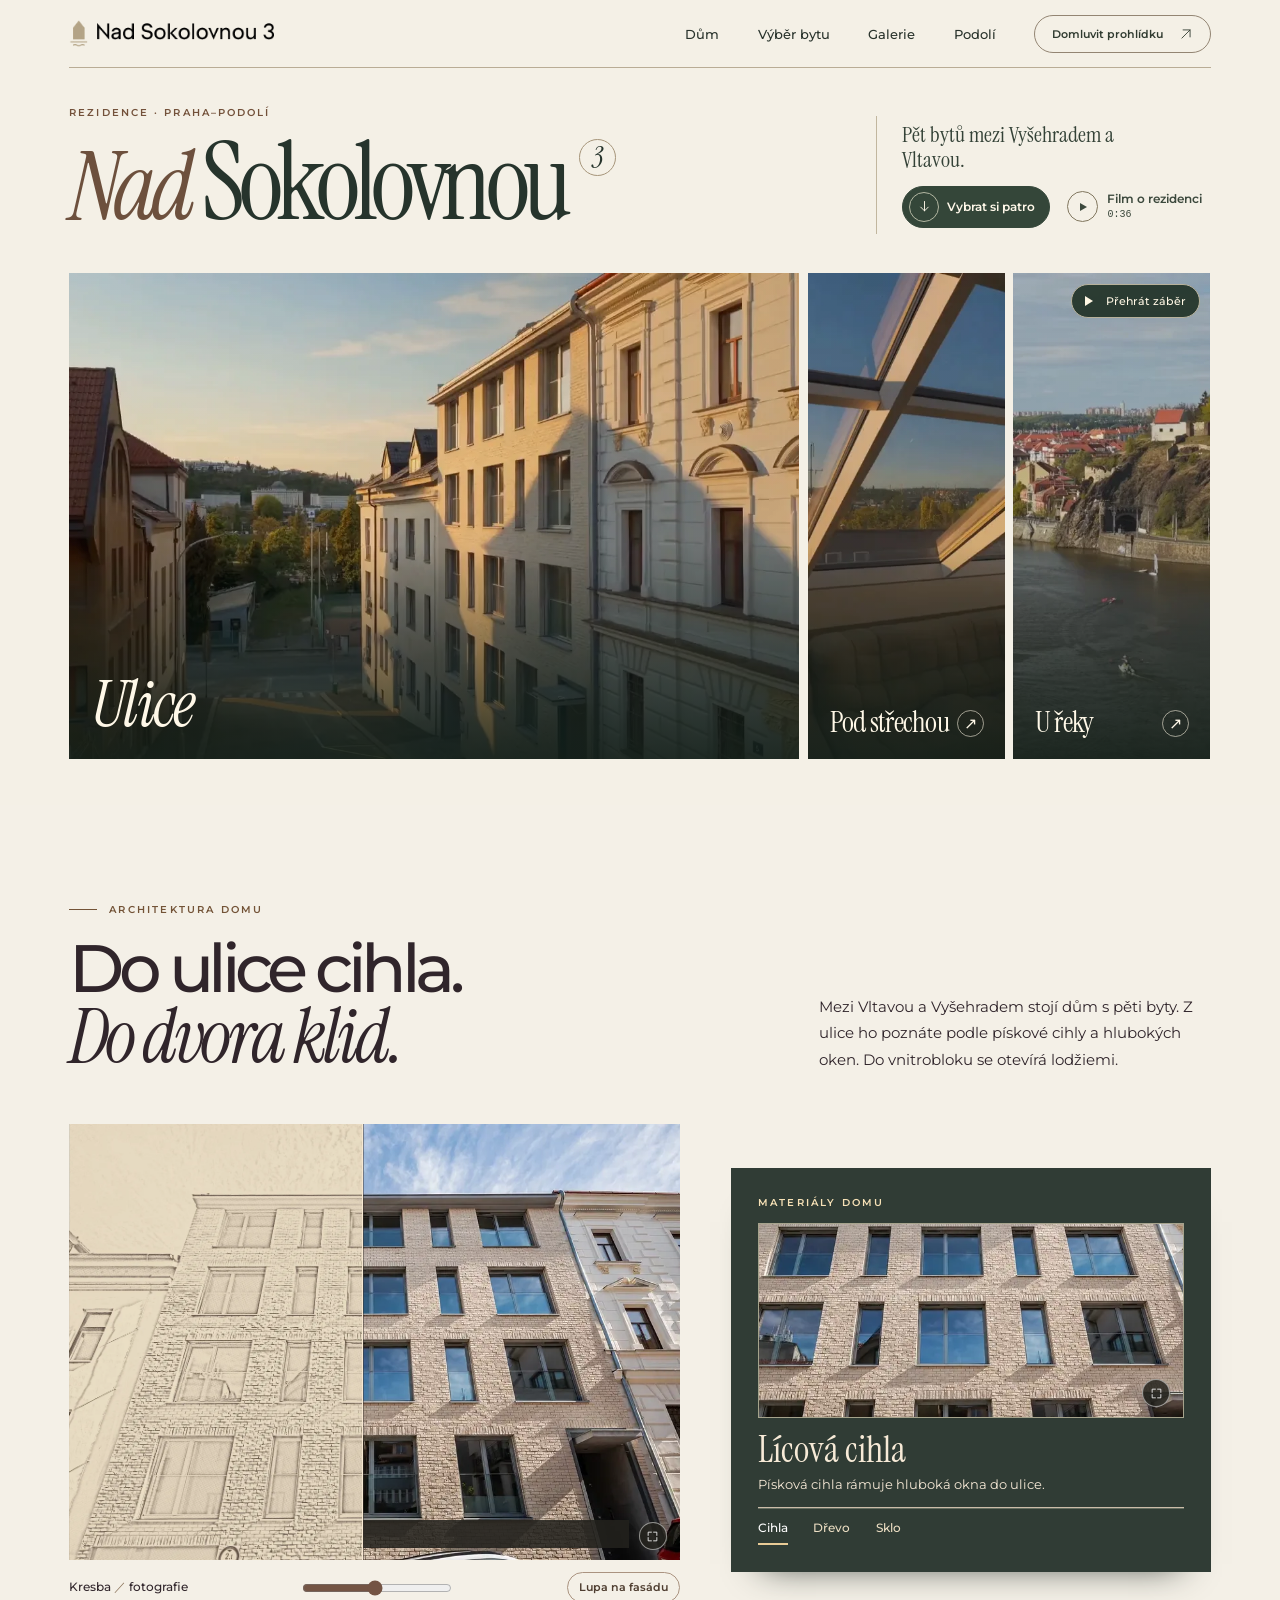
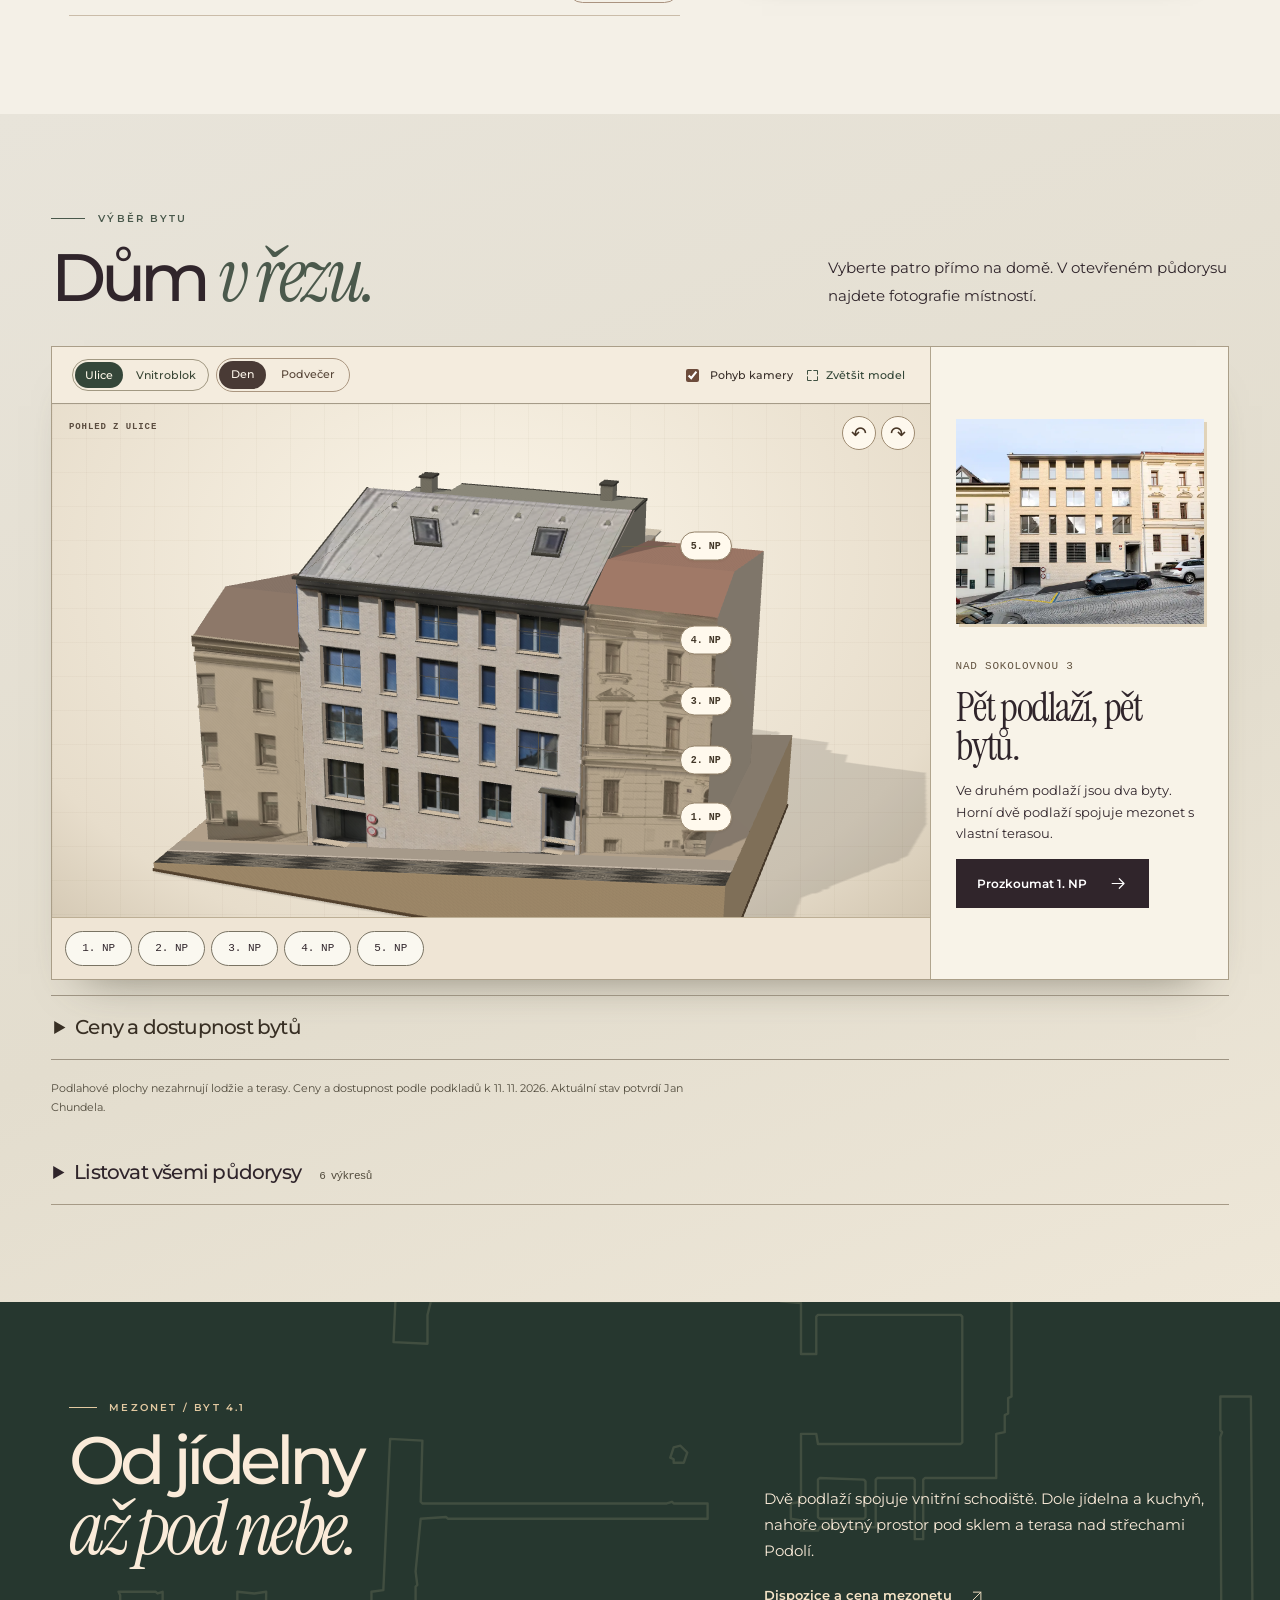
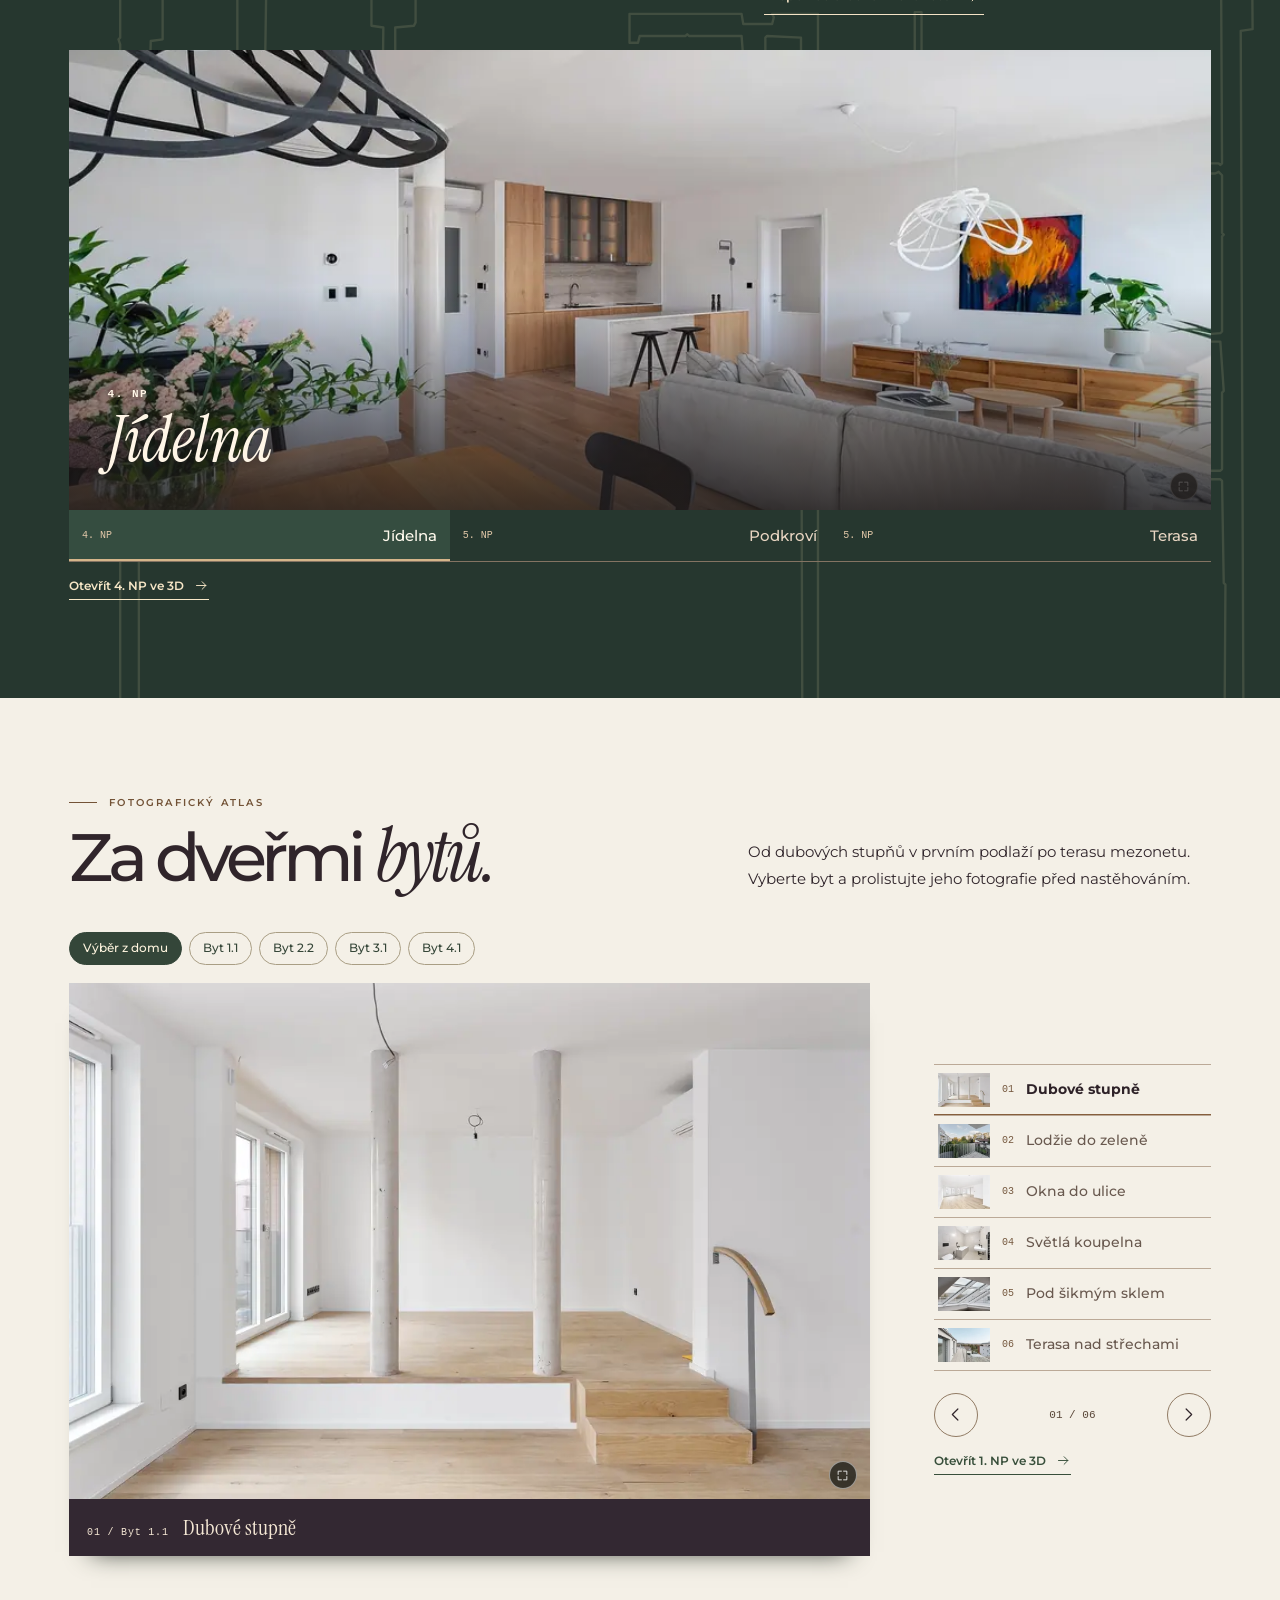
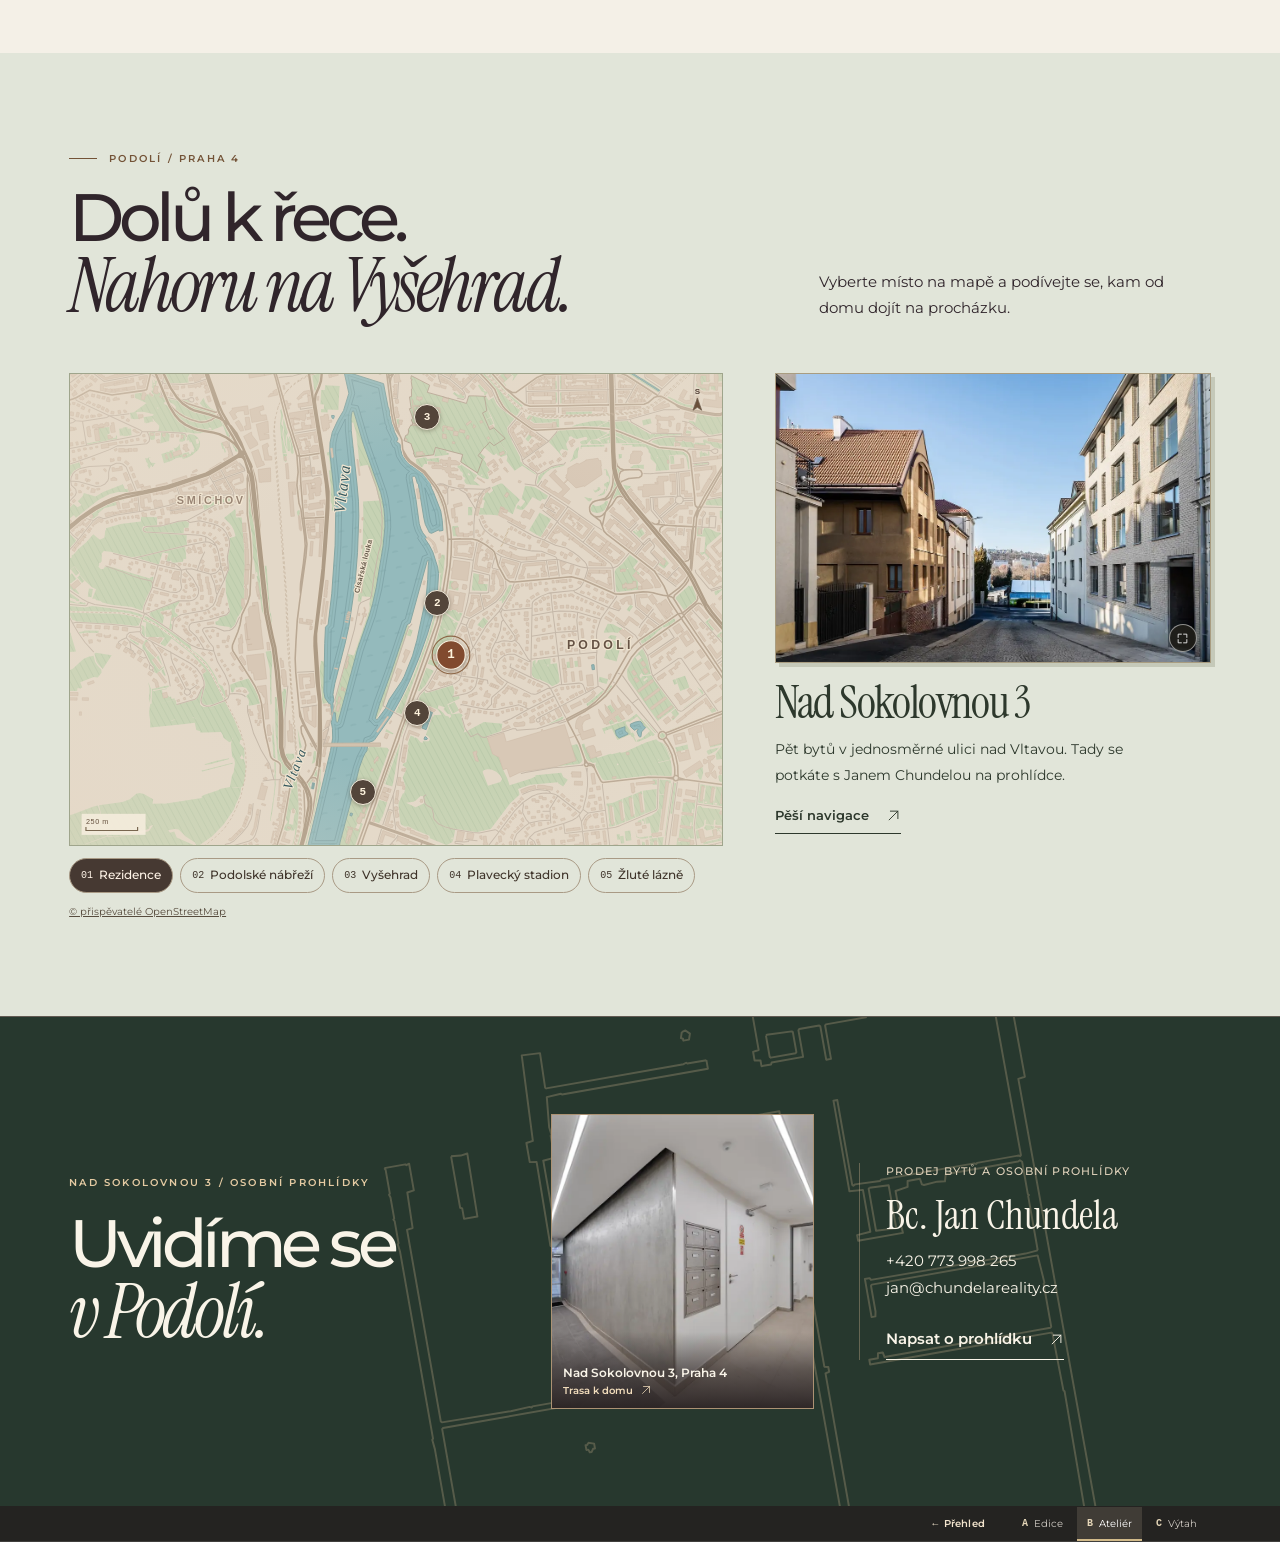
==== commit baf1856c: "Ateliér: ulice a vnitroblok v jedné prohlídce" ====
--- a/atelier.html
+++ b/atelier.html
@@ -1,18 +1,15 @@
-<!DOCTYPE html><html lang="cs"><head><meta charset="utf-8"><meta name="viewport" content="width=device-width,initial-scale=1"><meta name="robots" content="noindex, nofollow"><meta name="theme-color" content="#302d2a"><meta name="description" content="Pět bytů v rezidenci Nad Sokolovnou 3, Praha 4 – Podolí. Půdorysy, podlahové plochy, ceny a osobní prohlídky s Janem Chundelou."><title>Nad Sokolovnou 3 · Rezidence v Podolí</title><link rel="icon" href="assets/atelier/symbol.png"><link rel="stylesheet" href="assets/fonts.css"><link rel="stylesheet" href="style.ca2fc68836.css"><link rel="stylesheet" href="model.e422124b8e.css"><link rel="stylesheet" href="atelier.9737ea2a44.css"><link rel="stylesheet" href="atelier-edition.56aae0dae2.css"><link rel="stylesheet" href="atelier-visite.ecdd1eca9d.css"></head><body class="design-b"><a class="skip" href="#byty">Přejít na výběr bytu</a><header class="head atelier-head">
+<!DOCTYPE html><html lang="cs"><head><meta charset="utf-8"><meta name="viewport" content="width=device-width,initial-scale=1"><meta name="robots" content="noindex, nofollow"><meta name="theme-color" content="#302d2a"><meta name="description" content="Pět bytů v rezidenci Nad Sokolovnou 3, Praha 4 – Podolí. Půdorysy, podlahové plochy, ceny a osobní prohlídky s Janem Chundelou."><title>Nad Sokolovnou 3 · Rezidence v Podolí</title><link rel="icon" href="assets/atelier/symbol.png"><link rel="stylesheet" href="assets/fonts.css"><link rel="stylesheet" href="style.ca2fc68836.css"><link rel="stylesheet" href="model.e422124b8e.css"><link rel="stylesheet" href="atelier.9737ea2a44.css"><link rel="stylesheet" href="atelier-edition.56aae0dae2.css"><link rel="stylesheet" href="atelier-visite.ecdd1eca9d.css"><link rel="stylesheet" href="atelier-court.69ad8e0382.css"></head><body class="design-b"><a class="skip" href="#byty">Přejít na výběr bytu</a><header class="head atelier-head">
       <a class="project-logo" href="#uvod" aria-label="Nad Sokolovnou 3, úvod"><img src="assets/atelier/znak-projektu.png" alt="Nad Sokolovnou 3"></a>
       <nav class="mainnav" id="mainnav" aria-label="Hlavní navigace"><a href="#rezidence">Dům</a><a href="#byty">Výběr bytu</a><a href="#galerie">Galerie</a><a href="#podoli">Podolí</a></nav>
       <a class="contactnav" href="#kontakt">Domluvit prohlídku <svg viewBox="0 0 24 24" fill="none" stroke="currentColor" stroke-width="1.5" stroke-linecap="round" stroke-linejoin="round" aria-hidden="true"><path d="M5 19 19 5M7 5h12v12"/></svg></a>
       <button class="menubtn" aria-label="Otevřít navigaci" aria-expanded="false" aria-controls="mainnav"><svg viewBox="0 0 24 24" fill="none" stroke="currentColor" stroke-width="1.5" stroke-linecap="round" stroke-linejoin="round" aria-hidden="true"><path d="M3 8h18M3 16h18"/></svg></button>
-    </header><main><section class="film-cover" id="uvod" aria-labelledby="project-title">
-      <div class="gate-scene"><div class="gate-rim" aria-hidden="true"></div><div class="gate-aperture">
-      <picture><source media="(max-width:700px)" srcset="assets/atelier/pruceli-mobil.webp"><img src="assets/atelier/pruceli-siroky.webp" alt="Průčelí domu Nad Sokolovnou ve večerním světle" fetchpriority="high" width="1280" height="720"></picture>
-      <video data-film muted loop playsinline preload="none" aria-hidden="true"></video><div class="gate-shutter" aria-hidden="true"></div></div></div>
-      <div class="film-ink"><p class="b-eyebrow">Rezidence <i></i> Praha–Podolí</p>
-        <h1 id="project-title"><span class="title-line"><span>Nad</span></span><span class="title-line"><span>Sokolovnou<sup>3</sup></span></span></h1>
-        <p class="cover-address">Pět bytů mezi Vyšehradem a Vltavou.</p><div class="cover-invitations"><a class="film-link" href="#byty"><i><svg viewBox="0 0 24 24" fill="none" stroke="currentColor" stroke-width="1.5" stroke-linecap="round" stroke-linejoin="round" aria-hidden="true"><path d="M12 4v15m-6-6 6 6 6-6"/></svg></i> Vybrat si patro</a>
-          <button type="button" class="cinema-invite" data-cinema-open aria-haspopup="dialog"><i class="play-mark" aria-hidden="true"></i><span>Film o rezidenci <small>0:36</small></span></button></div></div>
-      <div class="film-chapters" role="group" aria-label="Záběry z filmu rezidence" hidden><button type="button" data-film-chapter="0" aria-pressed="true"><img src="assets/atelier/zaber-pruceli.webp" width="86" height="48" alt=""><span>Průčelí</span></button><button type="button" data-film-chapter="4.4" aria-pressed="false"><img src="assets/atelier/zaber-mezonet.webp" width="86" height="48" alt=""><span>Mezonet</span></button><button type="button" data-film-chapter="8.2" aria-pressed="false"><img src="assets/atelier/zaber-vltava.webp" width="86" height="48" alt=""><span>Vltava</span></button></div>
-      <button class="film-toggle" data-film-toggle hidden aria-label="Přehrát film"><span class="film-glyph" aria-hidden="true"></span><span data-film-label>Přehrát film</span></button>
+    </header><main><section class="film-cover window-cover" id="uvod" aria-labelledby="project-title">
+      <div class="front-title"><div><p class="b-eyebrow">Rezidence · Praha–Podolí</p><h1 id="project-title"><em>Nad</em> Sokolovnou <sup>3</sup></h1></div>
+        <div class="front-invite"><p>Pět bytů mezi Vyšehradem a Vltavou.</p><div class="cover-invitations">
+          <a class="film-link" href="#byty"><i><svg viewBox="0 0 24 24" fill="none" stroke="currentColor" stroke-width="1.5" stroke-linecap="round" stroke-linejoin="round" aria-hidden="true"><path d="M12 4v15m-6-6 6 6 6-6"/></svg></i> Vybrat si patro</a>
+          <button type="button" class="cinema-invite" data-cinema-open aria-haspopup="dialog"><i class="play-mark" aria-hidden="true"></i><span>Film o rezidenci <small>0:36</small></span></button></div></div></div>
+      <div class="window-triptych" role="group" aria-label="Tři pohledy na rezidenci a okolí" data-window="0"><div class="film-window" data-scene-key="ulice"><img src="assets/atelier/okno-ulice.webp" width="1280" height="720" alt="Cihlové průčelí rezidence v ulici Nad Sokolovnou" decoding="async" fetchpriority="high"><video data-film muted loop playsinline preload="none" aria-hidden="true"></video><button type="button" data-film-chapter="0" aria-pressed="true" aria-label="Zobrazit záběr – Ulice"><span>Ulice</span><i aria-hidden="true">↗</i></button></div><div class="film-window" data-scene-key="podkrovi"><img src="assets/atelier/okno-podkrovi.webp" width="1280" height="720" alt="Světlo pod šikmými okny mezonetu" decoding="async" fetchpriority="low"><button type="button" data-film-chapter="4.4" aria-pressed="false" aria-label="Zobrazit záběr – Pod střechou"><span>Pod střechou</span><i aria-hidden="true">↗</i></button></div><div class="film-window" data-scene-key="reka"><img src="assets/atelier/okno-reka.webp" width="1280" height="720" alt="Vltava pod Vyšehradem" decoding="async" fetchpriority="low"><button type="button" data-film-chapter="8.2" aria-pressed="false" aria-label="Zobrazit záběr – U řeky"><span>U řeky</span><i aria-hidden="true">↗</i></button></div>
+      <button class="film-toggle" data-film-toggle hidden aria-label="Přehrát záběr"><span class="film-glyph" aria-hidden="true"></span><span data-film-label>Přehrát záběr</span></button></div>
     </section><section id="rezidence" class="residence-section b-pad">
       <header class="b-heading"><p class="b-eyebrow">Architektura domu</p><h2>Do ulice cihla.<br><em>Do dvora klid.</em></h2>
         <p class="b-prose">Mezi Vltavou a Vyšehradem stojí dům s pěti byty. Z ulice ho poznáte podle pískové cihly a hlubokých oken. Do vnitrobloku se otevírá lodžiemi.</p></header>
@@ -21,7 +18,7 @@
         <figcaption><label for="study-mix">Kresba <span>／</span> fotografie</label><input id="study-mix" type="range" min="0" max="100" value="48" aria-label="Podíl kresby v pohledu na fasádu"><button type="button" class="lens-switch" data-study-lens aria-pressed="false">Lupa na fasádu</button></figcaption><p class="lens-instruction" hidden>Lupu posuňte po fotografii prstem, myší nebo šipkami.</p></figure>
         <div class="material-cabinet residence-room"><p class="b-eyebrow">Materiály domu</p><div class="sample-views"><figure data-sample-view="0" style="--detail-at:59% 57%"><button class="imgbtn " data-gallery="fasada-podhled" aria-label="Zvětšit snímek — Lícová cihla"><img class="" src="assets/fasada-podhled.webp" srcset="assets/fasada-podhled-640.webp 640w, assets/fasada-podhled-1024.webp 1024w, assets/fasada-podhled.webp 1538w" sizes="(max-width: 700px) 100vw, 55vw" alt="Cihlová fasáda rezidence z pohledu od chodníku" loading="lazy" decoding="async"><span class="image-caption">Lícová cihla</span><i class="zoombadge"><svg viewBox="0 0 24 24" fill="none" stroke="currentColor" stroke-width="1.5" stroke-linecap="round" stroke-linejoin="round" aria-hidden="true"><path d="M4 10V4h6m4 0h6v6m0 4v6h-6m-4 0H4v-6"/></svg></i></button><figcaption><strong>Lícová cihla</strong><span>Písková cihla rámuje hluboká okna do ulice.</span></figcaption></figure><figure data-sample-view="1" style="--detail-at:57% 74%"><button class="imgbtn " data-gallery="ch-1-1-stupne" aria-label="Zvětšit snímek — Dubové stupně"><img class="" src="assets/ch-1-1-stupne.webp" srcset="assets/ch-1-1-stupne-640.webp 640w, assets/ch-1-1-stupne-1024.webp 1024w, assets/ch-1-1-stupne.webp 1680w" sizes="(max-width: 700px) 100vw, 55vw" alt="Dřevěné stupně mezi částmi obytného prostoru" loading="lazy" decoding="async"><span class="image-caption">Dubové stupně</span><i class="zoombadge"><svg viewBox="0 0 24 24" fill="none" stroke="currentColor" stroke-width="1.5" stroke-linecap="round" stroke-linejoin="round" aria-hidden="true"><path d="M4 10V4h6m4 0h6v6m0 4v6h-6m-4 0H4v-6"/></svg></i></button><figcaption><strong>Dubové stupně</strong><span>Ve spodním bytě přechází dubová podlaha do širokých stupňů.</span></figcaption></figure><figure data-sample-view="2" style="--detail-at:68% 40%"><button class="imgbtn " data-gallery="ch-4-1-okna" aria-label="Zvětšit snímek — Střešní prosklení"><img class="" src="assets/ch-4-1-okna.webp" srcset="assets/ch-4-1-okna-640.webp 640w, assets/ch-4-1-okna-1024.webp 1024w, assets/ch-4-1-okna.webp 1680w" sizes="(max-width: 700px) 100vw, 55vw" alt="Detail šikmého prosklení v horním podlaží" loading="lazy" decoding="async"><span class="image-caption">Střešní prosklení</span><i class="zoombadge"><svg viewBox="0 0 24 24" fill="none" stroke="currentColor" stroke-width="1.5" stroke-linecap="round" stroke-linejoin="round" aria-hidden="true"><path d="M4 10V4h6m4 0h6v6m0 4v6h-6m-4 0H4v-6"/></svg></i></button><figcaption><strong>Střešní prosklení</strong><span>Nad horní úrovní mezonetu se střecha otevírá světlu.</span></figcaption></figure></div><div class="sample-list" role="group" aria-label="Listovat materiály domu"><button type="button" data-sample="0" aria-pressed="true"><span>Cihla</span></button><button type="button" data-sample="1" aria-pressed="false"><span>Dřevo</span></button><button type="button" data-sample="2" aria-pressed="false"><span>Sklo</span></button></div></div></div>
     </section><section id="byty" class="house-section section-wrap"><div class="kicker"><i></i> Výběr bytu</div><h2>Dům <em>v řezu.</em></h2><p class="house-intro">Vyberte patro přímo na domě. V otevřeném půdorysu najdete fotografie místností.</p>
-    <p class="sr-arrival" role="status" data-arrival></p><div class="model-sheet"><div class="model-drawing"><div class="drawing-head"><span class="model-address">Nad Sokolovnou 3</span><div class="model-light" role="group" aria-label="Osvětlení modelu"><button data-model-light="day" aria-pressed="true">Den</button><button data-model-light="evening" aria-pressed="false">Podvečer</button></div><label class="motion-setting"><input type="checkbox" data-camera-motion checked> Plný pohyb kamery</label></div><div class="model-canvas"><div data-house-model></div><div class="travel-line" aria-hidden="true"><i></i></div></div><div class="model-actions"><div class="floor-strip" role="group" aria-label="Výběr podlaží"><button disabled data-house="1" aria-pressed="false">1. NP</button><button disabled data-house="2" aria-pressed="false">2. NP</button><button disabled data-house="3" aria-pressed="false">3. NP</button><button disabled data-house="4" aria-pressed="false">4. NP</button><button disabled data-house="5" aria-pressed="false">5. NP</button></div><button class="fold-house" hidden>Zpět na celý dům</button></div></div>
+    <p class="sr-arrival" role="status" data-arrival></p><div class="model-sheet"><div class="model-drawing"><div class="drawing-head"><div class="model-aspect" role="group" aria-label="Strana domu"><button type="button" data-aspect="street" aria-pressed="true">Ulice</button><button type="button" data-aspect="court" aria-pressed="false" disabled>Vnitroblok</button></div><div class="model-light" role="group" aria-label="Osvětlení modelu"><button data-model-light="day" aria-pressed="true">Den</button><button data-model-light="evening" aria-pressed="false">Podvečer</button></div><label class="motion-setting"><input type="checkbox" data-camera-motion checked> Pohyb kamery</label><button type="button" class="wide-model" data-model-wide aria-label="Zvětšit model" aria-pressed="false" aria-haspopup="dialog"><svg viewBox="0 0 24 24" fill="none" stroke="currentColor" stroke-width="1.5" stroke-linecap="round" stroke-linejoin="round" aria-hidden="true"><path d="M4 10V4h6m4 0h6v6m0 4v6h-6m-4 0H4v-6"/></svg><span>Zvětšit model</span></button></div><div class="model-canvas"><div data-house-model></div><div class="travel-line" aria-hidden="true"><i></i></div></div><div class="model-scrub" hidden><label for="cut-position">Rozevření domu</label><div class="cut-controls"><input id="cut-position" type="range" min="0" max="100" value="0" step="1" aria-label="Průběh otevření vybraného patra"><div class="cut-stops"><button type="button" data-cut-stop="0">Dům</button><button type="button" data-cut-stop="52">Řez</button><button type="button" data-cut-stop="100">Půdorys</button></div></div></div><div class="model-actions"><div class="floor-strip" role="group" aria-label="Výběr podlaží"><button disabled data-house="1" aria-pressed="false">1. NP</button><button disabled data-house="2" aria-pressed="false">2. NP</button><button disabled data-house="3" aria-pressed="false">3. NP</button><button disabled data-house="4" aria-pressed="false">4. NP</button><button disabled data-house="5" aria-pressed="false">5. NP</button></div><button class="fold-house" hidden>Zpět na celý dům</button></div></div>
     <div class="model-plans" aria-label="Půdorysy vybraného podlaží"><div class="model-transit" hidden aria-hidden="true"><div class="transit-photo"></div><span data-transit-floor></span><strong data-transit-title></strong></div><div class="model-overview"><img class="model-cover-photo" src="assets/ch-dum-pruceli.webp" srcset="assets/ch-dum-pruceli-640.webp 640w, assets/ch-dum-pruceli-1024.webp 1024w, assets/ch-dum-pruceli.webp 1680w" sizes="(max-width: 700px) 100vw, 55vw" alt="Průčelí rezidence z protějšího chodníku" loading="lazy" decoding="async"><span class="drawing-label">Nad Sokolovnou 3</span><h3>Pět podlaží, <br>pět bytů.</h3><p>Ve druhém podlaží jsou dva byty. Horní dvě podlaží spojuje mezonet s vlastní terasou.</p><button class="btn dark" disabled data-house-first>Prozkoumat 1. NP <svg viewBox="0 0 24 24" fill="none" stroke="currentColor" stroke-width="1.5" stroke-linecap="round" stroke-linejoin="round" aria-hidden="true"><path d="M4 12h15m-6-6 6 6-6 6"/></svg></button></div><div class="model-result" tabindex="-1" hidden><span class="drawing-label" data-house-label></span><h3 data-house-title></h3><div class="floor-apartments" role="group" aria-label="Byty v podlaží"></div><button class="model-plan" data-floor-plan><img alt="" decoding="async"><span><svg viewBox="0 0 24 24" fill="none" stroke="currentColor" stroke-width="1.5" stroke-linecap="round" stroke-linejoin="round" aria-hidden="true"><path d="M4 10V4h6m4 0h6v6m0 4v6h-6m-4 0H4v-6"/></svg></span></button><p data-house-metrics></p><button class="btn dark" data-floor-detail>Půdorys a detail <svg viewBox="0 0 24 24" fill="none" stroke="currentColor" stroke-width="1.5" stroke-linecap="round" stroke-linejoin="round" aria-hidden="true"><path d="M5 19 19 5M7 5h12v12"/></svg></button><button class="walk-invite" data-enter-unit hidden>Vstoupit do bytu <svg viewBox="0 0 24 24" fill="none" stroke="currentColor" stroke-width="1.5" stroke-linecap="round" stroke-linejoin="round" aria-hidden="true"><path d="M4 12h15m-6-6 6 6-6 6"/></svg></button><button class="unit-photo-link" data-floor-photos hidden></button><a class="specific-visit" data-specific-visit hidden>Sjednat prohlídku tohoto bytu <svg viewBox="0 0 24 24" fill="none" stroke="currentColor" stroke-width="1.5" stroke-linecap="round" stroke-linejoin="round" aria-hidden="true"><path d="M5 19 19 5M7 5h12v12"/></svg></a><div class="apartment-filmstrip" data-apartment-filmstrip aria-label="Fotografie zvoleného bytu" hidden></div></div></div></div><details class="price-sheet"><summary>Ceny a dostupnost bytů</summary><div class="price-options"><div class="filters" role="group" aria-label="Zobrazit byty"><button data-filter="all" aria-pressed="true">Všechny (5)</button><button data-filter="available" aria-pressed="false">Dostupné (4)</button></div></div><div class="price-rows"><button data-unit="1.1" data-sold="false"><span class="inventory-apartment"><img src="assets/ch-1-1-obyvaci-thumb.webp" width="74" height="48" loading="lazy" alt=""><span>Byt 1.1<small>1. NP</small></span></span><b>4+kk</b><span>108 m²</span><strong>19 900 000 Kč</strong><svg viewBox="0 0 24 24" fill="none" stroke="currentColor" stroke-width="1.5" stroke-linecap="round" stroke-linejoin="round" aria-hidden="true"><path d="M5 19 19 5M7 5h12v12"/></svg></button><button data-unit="2.1" data-sold="true"><span class="inventory-apartment"><img src="assets/plan-2-1.webp" width="74" height="48" loading="lazy" alt=""><span>Byt 2.1<small>2. NP</small></span></span><b>3+kk</b><span>85 m²</span><strong>Prodáno</strong><svg viewBox="0 0 24 24" fill="none" stroke="currentColor" stroke-width="1.5" stroke-linecap="round" stroke-linejoin="round" aria-hidden="true"><path d="M5 19 19 5M7 5h12v12"/></svg></button><button data-unit="2.2" data-sold="false"><span class="inventory-apartment"><img src="assets/ch-2-2-obyvaci-thumb.webp" width="74" height="48" loading="lazy" alt=""><span>Byt 2.2<small>2. NP</small></span></span><b>2+kk</b><span>62 m²</span><strong>12 900 000 Kč</strong><svg viewBox="0 0 24 24" fill="none" stroke="currentColor" stroke-width="1.5" stroke-linecap="round" stroke-linejoin="round" aria-hidden="true"><path d="M5 19 19 5M7 5h12v12"/></svg></button><button data-unit="3.1" data-sold="false"><span class="inventory-apartment"><img src="assets/ch-3-1-obyvaci-thumb.webp" width="74" height="48" loading="lazy" alt=""><span>Byt 3.1<small>3. NP</small></span></span><b>5+kk</b><span>153 m²</span><strong>29 900 000 Kč</strong><svg viewBox="0 0 24 24" fill="none" stroke="currentColor" stroke-width="1.5" stroke-linecap="round" stroke-linejoin="round" aria-hidden="true"><path d="M5 19 19 5M7 5h12v12"/></svg></button><button data-unit="4.1" data-sold="false"><span class="inventory-apartment"><img src="assets/ch-4-1-podkrovi-thumb.webp" width="74" height="48" loading="lazy" alt=""><span>Byt 4.1<small>4.–5. NP</small></span></span><b>6+kk</b><span>205 m²</span><strong>39 490 000 Kč</strong><svg viewBox="0 0 24 24" fill="none" stroke="currentColor" stroke-width="1.5" stroke-linecap="round" stroke-linejoin="round" aria-hidden="true"><path d="M5 19 19 5M7 5h12v12"/></svg></button></div></details><p class="inventory-note">Podlahové plochy nezahrnují lodžie a terasy. Ceny a dostupnost podle podkladů k 11. 11. 2026. Aktuální stav potvrdí Jan Chundela.</p><details class="sheets-archive"><summary>Listovat všemi půdorysy <span>6 výkresů</span></summary>
       <div class="sheets-body"><div><p class="b-eyebrow">Výkresy rezidence</p><h3>Byt po <em>bytu.</em></h3><p>Obě úrovně mezonetu mají vlastní výkres. Každý půdorys si můžete zvětšit.</p></div>
       <div class="plan-console"><div class="plot-label"><span>Půdorys</span><span id="plan-seq">01 / 06</span></div>
@@ -29,10 +26,11 @@
       <div class="plot-tools"><div><small id="plan-floor">Byt 1.1 · 1. NP</small><strong id="plan-name">4+kk <span>/</span> 108 m²</strong></div><div><button class="circle" data-plan-prev aria-label="Předchozí půdorys"><svg viewBox="0 0 24 24" fill="none" stroke="currentColor" stroke-width="1.5" stroke-linecap="round" stroke-linejoin="round" aria-hidden="true"><path d="m15 5-7 7 7 7"/></svg></button><button class="circle" data-plan-next aria-label="Další půdorys"><svg viewBox="0 0 24 24" fill="none" stroke="currentColor" stroke-width="1.5" stroke-linecap="round" stroke-linejoin="round" aria-hidden="true"><path d="m9 5 7 7-7 7"/></svg></button></div></div></div></div></details></section><section class="penthouse b-pad" id="mezonet"><div class="penthouse-story"><p class="b-eyebrow">Mezonet / Byt 4.1</p><h2>Od jídelny <br><em>až pod nebe.</em></h2>
       <p class="b-prose">Dvě podlaží spojuje vnitřní schodiště. Dole jídelna a kuchyň, nahoře obytný prostor pod sklem a terasa nad střechami Podolí.</p>
       <button class="b-text-link" data-unit="4.1">Dispozice a cena mezonetu <svg viewBox="0 0 24 24" fill="none" stroke="currentColor" stroke-width="1.5" stroke-linecap="round" stroke-linejoin="round" aria-hidden="true"><path d="M5 19 19 5M7 5h12v12"/></svg></button></div>
-      <div class="room-spread"><div class="room-shots"><figure data-room-shot="0"><button class="imgbtn " data-gallery="mezonet-dolni" aria-label="Zvětšit snímek — Dolní podlaží mezonetu s jídelnou a kuchyní."><img class="" src="assets/mezonet-dolni.webp" srcset="assets/mezonet-dolni-640.webp 640w, assets/mezonet-dolni-1024.webp 1024w, assets/mezonet-dolni.webp 1600w" sizes="(max-width: 700px) 100vw, 55vw" alt="Jídelna a kuchyně z galerie mezonetu" loading="lazy" decoding="async"><span class="image-caption">Dolní podlaží mezonetu s jídelnou a kuchyní.</span><i class="zoombadge"><svg viewBox="0 0 24 24" fill="none" stroke="currentColor" stroke-width="1.5" stroke-linecap="round" stroke-linejoin="round" aria-hidden="true"><path d="M4 10V4h6m4 0h6v6m0 4v6h-6m-4 0H4v-6"/></svg></i></button><figcaption><small>4. NP</small>Jídelna</figcaption></figure><figure data-room-shot="1"><button class="imgbtn " data-gallery="mezonet-svetlo" aria-label="Zvětšit snímek — Horní obytný prostor pod šikmou prosklenou střechou."><img class="" src="assets/mezonet-svetlo.webp" srcset="assets/mezonet-svetlo-640.webp 640w, assets/mezonet-svetlo-1024.webp 1024w, assets/mezonet-svetlo.webp 1679w" sizes="(max-width: 700px) 100vw, 55vw" alt="Posezení pod prosklenou střechou mezonetu" loading="lazy" decoding="async"><span class="image-caption">Horní obytný prostor pod šikmou prosklenou střechou.</span><i class="zoombadge"><svg viewBox="0 0 24 24" fill="none" stroke="currentColor" stroke-width="1.5" stroke-linecap="round" stroke-linejoin="round" aria-hidden="true"><path d="M4 10V4h6m4 0h6v6m0 4v6h-6m-4 0H4v-6"/></svg></i></button><figcaption><small>5. NP</small>Podkroví</figcaption></figure><figure data-room-shot="2"><button class="imgbtn " data-gallery="stresni-terasa" aria-label="Zvětšit snímek — Z terasy se pohled otevírá nad podolské střechy."><img class="" src="assets/stresni-terasa.webp" srcset="assets/stresni-terasa-640.webp 640w, assets/stresni-terasa-1024.webp 1024w, assets/stresni-terasa.webp 1680w" sizes="(max-width: 700px) 100vw, 55vw" alt="Terasa horního podlaží" loading="lazy" decoding="async"><span class="image-caption">Z terasy se pohled otevírá nad podolské střechy.</span><i class="zoombadge"><svg viewBox="0 0 24 24" fill="none" stroke="currentColor" stroke-width="1.5" stroke-linecap="round" stroke-linejoin="round" aria-hidden="true"><path d="M4 10V4h6m4 0h6v6m0 4v6h-6m-4 0H4v-6"/></svg></i></button><figcaption><small>5. NP</small>Terasa</figcaption></figure></div><div class="room-tabs" role="group" aria-label="Pohledy do mezonetu"><button type="button" data-room-choice="0" aria-pressed="true"><small>4. NP</small>Jídelna</button><button type="button" data-room-choice="1" aria-pressed="false"><small>5. NP</small>Podkroví</button><button type="button" data-room-choice="2" aria-pressed="false"><small>5. NP</small>Terasa</button></div></div></section><section id="galerie" class="b-gallery b-pad"><div class="b-gallery-head"><p class="b-eyebrow">Fotografický atlas</p><h2>Za dveřmi <em>bytů.</em></h2>
-      <p class="b-prose">Šest pohledů do bytů před nastěhováním, od dubových stupňů v prvním podlaží po terasu mezonetu.</p></div>
-      <div class="folio"><div class="folio-stage"><figure class="folio-frame"><button class="imgbtn " data-gallery="ch-1-1-stupne" aria-label="Zvětšit snímek — Dubové stupně"><img class="" src="assets/ch-1-1-stupne.webp" srcset="assets/ch-1-1-stupne-640.webp 640w, assets/ch-1-1-stupne-1024.webp 1024w, assets/ch-1-1-stupne.webp 1680w" sizes="(max-width: 700px) 100vw, 55vw" alt="Dřevěné stupně mezi částmi obytného prostoru" loading="lazy" decoding="async"><span class="image-caption">Dubové stupně</span><i class="zoombadge"><svg viewBox="0 0 24 24" fill="none" stroke="currentColor" stroke-width="1.5" stroke-linecap="round" stroke-linejoin="round" aria-hidden="true"><path d="M4 10V4h6m4 0h6v6m0 4v6h-6m-4 0H4v-6"/></svg></i></button><figcaption><small>01 / Byt 1.1</small><span>Dubové stupně</span></figcaption></figure><figure class="folio-frame"><button class="imgbtn " data-gallery="ch-2-2-lodzie" aria-label="Zvětšit snímek — Lodžie do zeleně"><img class="" src="assets/ch-2-2-lodzie.webp" srcset="assets/ch-2-2-lodzie-640.webp 640w, assets/ch-2-2-lodzie-1024.webp 1024w, assets/ch-2-2-lodzie.webp 1680w" sizes="(max-width: 700px) 100vw, 55vw" alt="Lodžie s výhledem do zeleně" loading="lazy" decoding="async"><span class="image-caption">Lodžie do zeleně</span><i class="zoombadge"><svg viewBox="0 0 24 24" fill="none" stroke="currentColor" stroke-width="1.5" stroke-linecap="round" stroke-linejoin="round" aria-hidden="true"><path d="M4 10V4h6m4 0h6v6m0 4v6h-6m-4 0H4v-6"/></svg></i></button><figcaption><small>02 / Byt 2.2</small><span>Lodžie do zeleně</span></figcaption></figure><figure class="folio-frame"><button class="imgbtn " data-gallery="ch-3-1-obyvaci" aria-label="Zvětšit snímek — Okna do ulice"><img class="" src="assets/ch-3-1-obyvaci.webp" srcset="assets/ch-3-1-obyvaci-640.webp 640w, assets/ch-3-1-obyvaci-1024.webp 1024w, assets/ch-3-1-obyvaci.webp 1680w" sizes="(max-width: 700px) 100vw, 55vw" alt="Obytný prostor třetího podlaží" loading="lazy" decoding="async"><span class="image-caption">Okna do ulice</span><i class="zoombadge"><svg viewBox="0 0 24 24" fill="none" stroke="currentColor" stroke-width="1.5" stroke-linecap="round" stroke-linejoin="round" aria-hidden="true"><path d="M4 10V4h6m4 0h6v6m0 4v6h-6m-4 0H4v-6"/></svg></i></button><figcaption><small>03 / Byt 3.1</small><span>Okna do ulice</span></figcaption></figure><figure class="folio-frame"><button class="imgbtn " data-gallery="ch-3-1-koupelna" aria-label="Zvětšit snímek — Světlá koupelna"><img class="" src="assets/ch-3-1-koupelna.webp" srcset="assets/ch-3-1-koupelna-640.webp 640w, assets/ch-3-1-koupelna-1024.webp 1024w, assets/ch-3-1-koupelna.webp 1680w" sizes="(max-width: 700px) 100vw, 55vw" alt="Vana a dvojumyvadlo v koupelně" loading="lazy" decoding="async"><span class="image-caption">Světlá koupelna</span><i class="zoombadge"><svg viewBox="0 0 24 24" fill="none" stroke="currentColor" stroke-width="1.5" stroke-linecap="round" stroke-linejoin="round" aria-hidden="true"><path d="M4 10V4h6m4 0h6v6m0 4v6h-6m-4 0H4v-6"/></svg></i></button><figcaption><small>04 / Byt 3.1</small><span>Světlá koupelna</span></figcaption></figure><figure class="folio-frame"><button class="imgbtn " data-gallery="ch-4-1-okna" aria-label="Zvětšit snímek — Pod šikmým sklem"><img class="" src="assets/ch-4-1-okna.webp" srcset="assets/ch-4-1-okna-640.webp 640w, assets/ch-4-1-okna-1024.webp 1024w, assets/ch-4-1-okna.webp 1680w" sizes="(max-width: 700px) 100vw, 55vw" alt="Detail šikmého prosklení v horním podlaží" loading="lazy" decoding="async"><span class="image-caption">Pod šikmým sklem</span><i class="zoombadge"><svg viewBox="0 0 24 24" fill="none" stroke="currentColor" stroke-width="1.5" stroke-linecap="round" stroke-linejoin="round" aria-hidden="true"><path d="M4 10V4h6m4 0h6v6m0 4v6h-6m-4 0H4v-6"/></svg></i></button><figcaption><small>05 / Byt 4.1</small><span>Pod šikmým sklem</span></figcaption></figure><figure class="folio-frame"><button class="imgbtn " data-gallery="ch-4-1-terasa" aria-label="Zvětšit snímek — Terasa nad střechami"><img class="" src="assets/ch-4-1-terasa.webp" srcset="assets/ch-4-1-terasa-640.webp 640w, assets/ch-4-1-terasa-1024.webp 1024w, assets/ch-4-1-terasa.webp 1680w" sizes="(max-width: 700px) 100vw, 55vw" alt="Střešní terasa nad Podolím" loading="lazy" decoding="async"><span class="image-caption">Terasa nad střechami</span><i class="zoombadge"><svg viewBox="0 0 24 24" fill="none" stroke="currentColor" stroke-width="1.5" stroke-linecap="round" stroke-linejoin="round" aria-hidden="true"><path d="M4 10V4h6m4 0h6v6m0 4v6h-6m-4 0H4v-6"/></svg></i></button><figcaption><small>06 / Byt 4.1</small><span>Terasa nad střechami</span></figcaption></figure></div><div class="folio-side"><div class="folio-index" aria-label="Výběr fotografie"><button type="button" data-folio-index="0" aria-pressed="true"><img src="assets/ch-1-1-stupne-thumb.webp" width="72" height="48" loading="lazy" alt=""><span>01</span>Dubové stupně</button><button type="button" data-folio-index="1" aria-pressed="false"><img src="assets/ch-2-2-lodzie-thumb.webp" width="72" height="48" loading="lazy" alt=""><span>02</span>Lodžie do zeleně</button><button type="button" data-folio-index="2" aria-pressed="false"><img src="assets/ch-3-1-obyvaci-thumb.webp" width="72" height="48" loading="lazy" alt=""><span>03</span>Okna do ulice</button><button type="button" data-folio-index="3" aria-pressed="false"><img src="assets/ch-3-1-koupelna-thumb.webp" width="72" height="48" loading="lazy" alt=""><span>04</span>Světlá koupelna</button><button type="button" data-folio-index="4" aria-pressed="false"><img src="assets/ch-4-1-okna-thumb.webp" width="72" height="48" loading="lazy" alt=""><span>05</span>Pod šikmým sklem</button><button type="button" data-folio-index="5" aria-pressed="false"><img src="assets/ch-4-1-terasa-thumb.webp" width="72" height="48" loading="lazy" alt=""><span>06</span>Terasa nad střechami</button></div>
-      <div class="folio-arrows"><button type="button" data-folio-step="-1" aria-label="Předchozí fotografie v atlasu"><svg viewBox="0 0 24 24" fill="none" stroke="currentColor" stroke-width="1.5" stroke-linecap="round" stroke-linejoin="round" aria-hidden="true"><path d="m15 5-7 7 7 7"/></svg></button><output aria-live="polite" data-folio-count>01 / 06</output><button type="button" data-folio-step="1" aria-label="Další fotografie v atlasu"><svg viewBox="0 0 24 24" fill="none" stroke="currentColor" stroke-width="1.5" stroke-linecap="round" stroke-linejoin="round" aria-hidden="true"><path d="m9 5 7 7-7 7"/></svg></button></div></div></div></section><section id="podoli" class="riverside b-pad"><div class="b-heading"><p class="b-eyebrow">Podolí / Praha 4</p><h2>Dolů k řece.<br><em>Nahoru na Vyšehrad.</em></h2>
+      <div class="room-spread"><div class="room-shots"><figure data-room-shot="0"><button class="imgbtn " data-gallery="mezonet-dolni" aria-label="Zvětšit snímek — Dolní podlaží mezonetu s jídelnou a kuchyní."><img class="" src="assets/mezonet-dolni.webp" srcset="assets/mezonet-dolni-640.webp 640w, assets/mezonet-dolni-1024.webp 1024w, assets/mezonet-dolni.webp 1600w" sizes="(max-width: 700px) 100vw, 55vw" alt="Jídelna a kuchyně z galerie mezonetu" loading="lazy" decoding="async"><span class="image-caption">Dolní podlaží mezonetu s jídelnou a kuchyní.</span><i class="zoombadge"><svg viewBox="0 0 24 24" fill="none" stroke="currentColor" stroke-width="1.5" stroke-linecap="round" stroke-linejoin="round" aria-hidden="true"><path d="M4 10V4h6m4 0h6v6m0 4v6h-6m-4 0H4v-6"/></svg></i></button><figcaption><small>4. NP</small>Jídelna</figcaption></figure><figure data-room-shot="1"><button class="imgbtn " data-gallery="mezonet-svetlo" aria-label="Zvětšit snímek — Horní obytný prostor pod šikmou prosklenou střechou."><img class="" src="assets/mezonet-svetlo.webp" srcset="assets/mezonet-svetlo-640.webp 640w, assets/mezonet-svetlo-1024.webp 1024w, assets/mezonet-svetlo.webp 1679w" sizes="(max-width: 700px) 100vw, 55vw" alt="Posezení pod prosklenou střechou mezonetu" loading="lazy" decoding="async"><span class="image-caption">Horní obytný prostor pod šikmou prosklenou střechou.</span><i class="zoombadge"><svg viewBox="0 0 24 24" fill="none" stroke="currentColor" stroke-width="1.5" stroke-linecap="round" stroke-linejoin="round" aria-hidden="true"><path d="M4 10V4h6m4 0h6v6m0 4v6h-6m-4 0H4v-6"/></svg></i></button><figcaption><small>5. NP</small>Podkroví</figcaption></figure><figure data-room-shot="2"><button class="imgbtn " data-gallery="stresni-terasa" aria-label="Zvětšit snímek — Z terasy se pohled otevírá nad podolské střechy."><img class="" src="assets/stresni-terasa.webp" srcset="assets/stresni-terasa-640.webp 640w, assets/stresni-terasa-1024.webp 1024w, assets/stresni-terasa.webp 1680w" sizes="(max-width: 700px) 100vw, 55vw" alt="Terasa horního podlaží" loading="lazy" decoding="async"><span class="image-caption">Z terasy se pohled otevírá nad podolské střechy.</span><i class="zoombadge"><svg viewBox="0 0 24 24" fill="none" stroke="currentColor" stroke-width="1.5" stroke-linecap="round" stroke-linejoin="round" aria-hidden="true"><path d="M4 10V4h6m4 0h6v6m0 4v6h-6m-4 0H4v-6"/></svg></i></button><figcaption><small>5. NP</small>Terasa</figcaption></figure></div><div class="room-tabs" role="group" aria-label="Pohledy do mezonetu"><button type="button" data-room-choice="0" aria-pressed="true"><small>4. NP</small>Jídelna</button><button type="button" data-room-choice="1" aria-pressed="false"><small>5. NP</small>Podkroví</button><button type="button" data-room-choice="2" aria-pressed="false"><small>5. NP</small>Terasa</button></div><a class="mezonet-plan" href="?patro=4#byty" data-go-floor="4">Otevřít 4. NP ve 3D <svg viewBox="0 0 24 24" fill="none" stroke="currentColor" stroke-width="1.5" stroke-linecap="round" stroke-linejoin="round" aria-hidden="true"><path d="M4 12h15m-6-6 6 6-6 6"/></svg></a></div></section><section id="galerie" class="b-gallery b-pad"><div class="b-gallery-head"><p class="b-eyebrow">Fotografický atlas</p><h2>Za dveřmi <em>bytů.</em></h2>
+      <p class="b-prose">Od dubových stupňů v prvním podlaží po terasu mezonetu. Vyberte byt a prolistujte jeho fotografie před nastěhováním.</p></div>
+      <div class="folio-filters" role="group" aria-label="Fotografie podle bytu"><button type="button" data-album="all" aria-pressed="true">Výběr z domu</button><button type="button" data-album="1.1" aria-pressed="false">Byt 1.1</button><button type="button" data-album="2.2" aria-pressed="false">Byt 2.2</button><button type="button" data-album="3.1" aria-pressed="false">Byt 3.1</button><button type="button" data-album="4.1" aria-pressed="false">Byt 4.1</button></div>
+      <div class="folio"><div class="folio-stage"><figure class="folio-frame" data-frame-key="ch-1-1-stupne"><button class="imgbtn " data-gallery="ch-1-1-stupne" aria-label="Zvětšit snímek — Dubové stupně"><img class="" src="assets/ch-1-1-stupne.webp" srcset="assets/ch-1-1-stupne-640.webp 640w, assets/ch-1-1-stupne-1024.webp 1024w, assets/ch-1-1-stupne.webp 1680w" sizes="(max-width: 700px) 100vw, 55vw" alt="Dřevěné stupně mezi částmi obytného prostoru" loading="lazy" decoding="async"><span class="image-caption">Dubové stupně</span><i class="zoombadge"><svg viewBox="0 0 24 24" fill="none" stroke="currentColor" stroke-width="1.5" stroke-linecap="round" stroke-linejoin="round" aria-hidden="true"><path d="M4 10V4h6m4 0h6v6m0 4v6h-6m-4 0H4v-6"/></svg></i></button><figcaption><small>01 / Byt 1.1</small><span>Dubové stupně</span></figcaption></figure><figure class="folio-frame" data-frame-key="ch-2-2-lodzie"><button class="imgbtn " data-gallery="ch-2-2-lodzie" aria-label="Zvětšit snímek — Lodžie do zeleně"><img class="" src="assets/ch-2-2-lodzie.webp" srcset="assets/ch-2-2-lodzie-640.webp 640w, assets/ch-2-2-lodzie-1024.webp 1024w, assets/ch-2-2-lodzie.webp 1680w" sizes="(max-width: 700px) 100vw, 55vw" alt="Lodžie s výhledem do zeleně" loading="lazy" decoding="async"><span class="image-caption">Lodžie do zeleně</span><i class="zoombadge"><svg viewBox="0 0 24 24" fill="none" stroke="currentColor" stroke-width="1.5" stroke-linecap="round" stroke-linejoin="round" aria-hidden="true"><path d="M4 10V4h6m4 0h6v6m0 4v6h-6m-4 0H4v-6"/></svg></i></button><figcaption><small>02 / Byt 2.2</small><span>Lodžie do zeleně</span></figcaption></figure><figure class="folio-frame" data-frame-key="ch-3-1-obyvaci"><button class="imgbtn " data-gallery="ch-3-1-obyvaci" aria-label="Zvětšit snímek — Okna do ulice"><img class="" src="assets/ch-3-1-obyvaci.webp" srcset="assets/ch-3-1-obyvaci-640.webp 640w, assets/ch-3-1-obyvaci-1024.webp 1024w, assets/ch-3-1-obyvaci.webp 1680w" sizes="(max-width: 700px) 100vw, 55vw" alt="Obytný prostor třetího podlaží" loading="lazy" decoding="async"><span class="image-caption">Okna do ulice</span><i class="zoombadge"><svg viewBox="0 0 24 24" fill="none" stroke="currentColor" stroke-width="1.5" stroke-linecap="round" stroke-linejoin="round" aria-hidden="true"><path d="M4 10V4h6m4 0h6v6m0 4v6h-6m-4 0H4v-6"/></svg></i></button><figcaption><small>03 / Byt 3.1</small><span>Okna do ulice</span></figcaption></figure><figure class="folio-frame" data-frame-key="ch-3-1-koupelna"><button class="imgbtn " data-gallery="ch-3-1-koupelna" aria-label="Zvětšit snímek — Světlá koupelna"><img class="" src="assets/ch-3-1-koupelna.webp" srcset="assets/ch-3-1-koupelna-640.webp 640w, assets/ch-3-1-koupelna-1024.webp 1024w, assets/ch-3-1-koupelna.webp 1680w" sizes="(max-width: 700px) 100vw, 55vw" alt="Vana a dvojumyvadlo v koupelně" loading="lazy" decoding="async"><span class="image-caption">Světlá koupelna</span><i class="zoombadge"><svg viewBox="0 0 24 24" fill="none" stroke="currentColor" stroke-width="1.5" stroke-linecap="round" stroke-linejoin="round" aria-hidden="true"><path d="M4 10V4h6m4 0h6v6m0 4v6h-6m-4 0H4v-6"/></svg></i></button><figcaption><small>04 / Byt 3.1</small><span>Světlá koupelna</span></figcaption></figure><figure class="folio-frame" data-frame-key="ch-4-1-okna"><button class="imgbtn " data-gallery="ch-4-1-okna" aria-label="Zvětšit snímek — Pod šikmým sklem"><img class="" src="assets/ch-4-1-okna.webp" srcset="assets/ch-4-1-okna-640.webp 640w, assets/ch-4-1-okna-1024.webp 1024w, assets/ch-4-1-okna.webp 1680w" sizes="(max-width: 700px) 100vw, 55vw" alt="Detail šikmého prosklení v horním podlaží" loading="lazy" decoding="async"><span class="image-caption">Pod šikmým sklem</span><i class="zoombadge"><svg viewBox="0 0 24 24" fill="none" stroke="currentColor" stroke-width="1.5" stroke-linecap="round" stroke-linejoin="round" aria-hidden="true"><path d="M4 10V4h6m4 0h6v6m0 4v6h-6m-4 0H4v-6"/></svg></i></button><figcaption><small>05 / Byt 4.1</small><span>Pod šikmým sklem</span></figcaption></figure><figure class="folio-frame" data-frame-key="ch-4-1-terasa"><button class="imgbtn " data-gallery="ch-4-1-terasa" aria-label="Zvětšit snímek — Terasa nad střechami"><img class="" src="assets/ch-4-1-terasa.webp" srcset="assets/ch-4-1-terasa-640.webp 640w, assets/ch-4-1-terasa-1024.webp 1024w, assets/ch-4-1-terasa.webp 1680w" sizes="(max-width: 700px) 100vw, 55vw" alt="Střešní terasa nad Podolím" loading="lazy" decoding="async"><span class="image-caption">Terasa nad střechami</span><i class="zoombadge"><svg viewBox="0 0 24 24" fill="none" stroke="currentColor" stroke-width="1.5" stroke-linecap="round" stroke-linejoin="round" aria-hidden="true"><path d="M4 10V4h6m4 0h6v6m0 4v6h-6m-4 0H4v-6"/></svg></i></button><figcaption><small>06 / Byt 4.1</small><span>Terasa nad střechami</span></figcaption></figure></div><div class="folio-side"><div class="folio-index" aria-label="Výběr fotografie"><button type="button" data-folio-index="0" aria-pressed="true"><img src="assets/ch-1-1-stupne-thumb.webp" width="72" height="48" loading="lazy" alt=""><span>01</span>Dubové stupně</button><button type="button" data-folio-index="1" aria-pressed="false"><img src="assets/ch-2-2-lodzie-thumb.webp" width="72" height="48" loading="lazy" alt=""><span>02</span>Lodžie do zeleně</button><button type="button" data-folio-index="2" aria-pressed="false"><img src="assets/ch-3-1-obyvaci-thumb.webp" width="72" height="48" loading="lazy" alt=""><span>03</span>Okna do ulice</button><button type="button" data-folio-index="3" aria-pressed="false"><img src="assets/ch-3-1-koupelna-thumb.webp" width="72" height="48" loading="lazy" alt=""><span>04</span>Světlá koupelna</button><button type="button" data-folio-index="4" aria-pressed="false"><img src="assets/ch-4-1-okna-thumb.webp" width="72" height="48" loading="lazy" alt=""><span>05</span>Pod šikmým sklem</button><button type="button" data-folio-index="5" aria-pressed="false"><img src="assets/ch-4-1-terasa-thumb.webp" width="72" height="48" loading="lazy" alt=""><span>06</span>Terasa nad střechami</button></div>
+      <div class="folio-arrows"><button type="button" data-folio-step="-1" aria-label="Předchozí fotografie v atlasu"><svg viewBox="0 0 24 24" fill="none" stroke="currentColor" stroke-width="1.5" stroke-linecap="round" stroke-linejoin="round" aria-hidden="true"><path d="m15 5-7 7 7 7"/></svg></button><output aria-live="polite" data-folio-count>01 / 06</output><button type="button" data-folio-step="1" aria-label="Další fotografie v atlasu"><svg viewBox="0 0 24 24" fill="none" stroke="currentColor" stroke-width="1.5" stroke-linecap="round" stroke-linejoin="round" aria-hidden="true"><path d="m9 5 7 7-7 7"/></svg></button></div><a class="album-to-house" href="?patro=1#byty" data-go-floor="1">Otevřít 1. NP ve 3D <svg viewBox="0 0 24 24" fill="none" stroke="currentColor" stroke-width="1.5" stroke-linecap="round" stroke-linejoin="round" aria-hidden="true"><path d="M4 12h15m-6-6 6 6-6 6"/></svg></a></div></div><template data-book="1.1"><div><figure class="folio-frame" data-frame-key="ch-1-1-obyvaci"><button class="imgbtn " data-gallery="ch-1-1-obyvaci" aria-label="Zvětšit snímek — Obývací pokoj"><img class="" src="assets/ch-1-1-obyvaci.webp" srcset="assets/ch-1-1-obyvaci-640.webp 640w, assets/ch-1-1-obyvaci-1024.webp 1024w, assets/ch-1-1-obyvaci.webp 1680w" sizes="(max-width: 700px) 100vw, 55vw" alt="Obytný prostor s okny do ulice" loading="lazy" decoding="async"><span class="image-caption">Obývací pokoj</span><i class="zoombadge"><svg viewBox="0 0 24 24" fill="none" stroke="currentColor" stroke-width="1.5" stroke-linecap="round" stroke-linejoin="round" aria-hidden="true"><path d="M4 10V4h6m4 0h6v6m0 4v6h-6m-4 0H4v-6"/></svg></i></button><figcaption><small>Byt 1.1 · 1. NP</small><span>Obývací pokoj</span></figcaption></figure><figure class="folio-frame" data-frame-key="ch-1-1-stupne"><button class="imgbtn " data-gallery="ch-1-1-stupne" aria-label="Zvětšit snímek — Dubové stupně"><img class="" src="assets/ch-1-1-stupne.webp" srcset="assets/ch-1-1-stupne-640.webp 640w, assets/ch-1-1-stupne-1024.webp 1024w, assets/ch-1-1-stupne.webp 1680w" sizes="(max-width: 700px) 100vw, 55vw" alt="Dřevěné stupně mezi částmi obytného prostoru" loading="lazy" decoding="async"><span class="image-caption">Dubové stupně</span><i class="zoombadge"><svg viewBox="0 0 24 24" fill="none" stroke="currentColor" stroke-width="1.5" stroke-linecap="round" stroke-linejoin="round" aria-hidden="true"><path d="M4 10V4h6m4 0h6v6m0 4v6h-6m-4 0H4v-6"/></svg></i></button><figcaption><small>Byt 1.1 · 1. NP</small><span>Dubové stupně</span></figcaption></figure><figure class="folio-frame" data-frame-key="ch-1-1-pokoj"><button class="imgbtn " data-gallery="ch-1-1-pokoj" aria-label="Zvětšit snímek — Pokoj u lodžie"><img class="" src="assets/ch-1-1-pokoj.webp" srcset="assets/ch-1-1-pokoj-640.webp 640w, assets/ch-1-1-pokoj-1024.webp 1024w, assets/ch-1-1-pokoj.webp 1680w" sizes="(max-width: 700px) 100vw, 55vw" alt="Pokoj se vstupem na lodžii" loading="lazy" decoding="async"><span class="image-caption">Pokoj u lodžie</span><i class="zoombadge"><svg viewBox="0 0 24 24" fill="none" stroke="currentColor" stroke-width="1.5" stroke-linecap="round" stroke-linejoin="round" aria-hidden="true"><path d="M4 10V4h6m4 0h6v6m0 4v6h-6m-4 0H4v-6"/></svg></i></button><figcaption><small>Byt 1.1 · 1. NP</small><span>Pokoj u lodžie</span></figcaption></figure><figure class="folio-frame" data-frame-key="ch-1-1-koupelna"><button class="imgbtn " data-gallery="ch-1-1-koupelna" aria-label="Zvětšit snímek — Koupelna"><img class="" src="assets/ch-1-1-koupelna.webp" srcset="assets/ch-1-1-koupelna-640.webp 640w, assets/ch-1-1-koupelna-1024.webp 1024w, assets/ch-1-1-koupelna.webp 1680w" sizes="(max-width: 700px) 100vw, 55vw" alt="Koupelna se sprchou a světlým obkladem" loading="lazy" decoding="async"><span class="image-caption">Koupelna</span><i class="zoombadge"><svg viewBox="0 0 24 24" fill="none" stroke="currentColor" stroke-width="1.5" stroke-linecap="round" stroke-linejoin="round" aria-hidden="true"><path d="M4 10V4h6m4 0h6v6m0 4v6h-6m-4 0H4v-6"/></svg></i></button><figcaption><small>Byt 1.1 · 1. NP</small><span>Koupelna</span></figcaption></figure><figure class="folio-frame" data-frame-key="ch-1-1-lodzie"><button class="imgbtn " data-gallery="ch-1-1-lodzie" aria-label="Zvětšit snímek — Lodžie"><img class="" src="assets/ch-1-1-lodzie.webp" srcset="assets/ch-1-1-lodzie-640.webp 640w, assets/ch-1-1-lodzie-1024.webp 1024w, assets/ch-1-1-lodzie.webp 1680w" sizes="(max-width: 700px) 100vw, 55vw" alt="Lodžie směrem do vnitrobloku" loading="lazy" decoding="async"><span class="image-caption">Lodžie</span><i class="zoombadge"><svg viewBox="0 0 24 24" fill="none" stroke="currentColor" stroke-width="1.5" stroke-linecap="round" stroke-linejoin="round" aria-hidden="true"><path d="M4 10V4h6m4 0h6v6m0 4v6h-6m-4 0H4v-6"/></svg></i></button><figcaption><small>Byt 1.1 · 1. NP</small><span>Lodžie</span></figcaption></figure></div><div><button type="button" data-folio-index="0" aria-pressed="true"><img src="assets/ch-1-1-obyvaci-thumb.webp" width="72" height="48" loading="lazy" alt=""><span>01</span>Obývací pokoj</button><button type="button" data-folio-index="1" aria-pressed="false"><img src="assets/ch-1-1-stupne-thumb.webp" width="72" height="48" loading="lazy" alt=""><span>02</span>Dubové stupně</button><button type="button" data-folio-index="2" aria-pressed="false"><img src="assets/ch-1-1-pokoj-thumb.webp" width="72" height="48" loading="lazy" alt=""><span>03</span>Pokoj u lodžie</button><button type="button" data-folio-index="3" aria-pressed="false"><img src="assets/ch-1-1-koupelna-thumb.webp" width="72" height="48" loading="lazy" alt=""><span>04</span>Koupelna</button><button type="button" data-folio-index="4" aria-pressed="false"><img src="assets/ch-1-1-lodzie-thumb.webp" width="72" height="48" loading="lazy" alt=""><span>05</span>Lodžie</button></div></template><template data-book="2.2"><div><figure class="folio-frame" data-frame-key="ch-2-2-obyvaci"><button class="imgbtn " data-gallery="ch-2-2-obyvaci" aria-label="Zvětšit snímek — Obývací pokoj"><img class="" src="assets/ch-2-2-obyvaci.webp" srcset="assets/ch-2-2-obyvaci-640.webp 640w, assets/ch-2-2-obyvaci-1024.webp 1024w, assets/ch-2-2-obyvaci.webp 1680w" sizes="(max-width: 700px) 100vw, 55vw" alt="Obývací pokoj s přípravou pro kuchyňský kout" loading="lazy" decoding="async"><span class="image-caption">Obývací pokoj</span><i class="zoombadge"><svg viewBox="0 0 24 24" fill="none" stroke="currentColor" stroke-width="1.5" stroke-linecap="round" stroke-linejoin="round" aria-hidden="true"><path d="M4 10V4h6m4 0h6v6m0 4v6h-6m-4 0H4v-6"/></svg></i></button><figcaption><small>Byt 2.2 · 2. NP</small><span>Obývací pokoj</span></figcaption></figure><figure class="folio-frame" data-frame-key="ch-2-2-loznice"><button class="imgbtn " data-gallery="ch-2-2-loznice" aria-label="Zvětšit snímek — Ložnice"><img class="" src="assets/ch-2-2-loznice.webp" srcset="assets/ch-2-2-loznice-640.webp 640w, assets/ch-2-2-loznice-1024.webp 1024w, assets/ch-2-2-loznice.webp 1680w" sizes="(max-width: 700px) 100vw, 55vw" alt="Ložnice se vstupem na lodžii" loading="lazy" decoding="async"><span class="image-caption">Ložnice</span><i class="zoombadge"><svg viewBox="0 0 24 24" fill="none" stroke="currentColor" stroke-width="1.5" stroke-linecap="round" stroke-linejoin="round" aria-hidden="true"><path d="M4 10V4h6m4 0h6v6m0 4v6h-6m-4 0H4v-6"/></svg></i></button><figcaption><small>Byt 2.2 · 2. NP</small><span>Ložnice</span></figcaption></figure><figure class="folio-frame" data-frame-key="ch-2-2-koupelna"><button class="imgbtn " data-gallery="ch-2-2-koupelna" aria-label="Zvětšit snímek — Koupelna"><img class="" src="assets/ch-2-2-koupelna.webp" srcset="assets/ch-2-2-koupelna-640.webp 640w, assets/ch-2-2-koupelna-1024.webp 1024w, assets/ch-2-2-koupelna.webp 1680w" sizes="(max-width: 700px) 100vw, 55vw" alt="Koupelna s vanou a černou baterií" loading="lazy" decoding="async"><span class="image-caption">Koupelna</span><i class="zoombadge"><svg viewBox="0 0 24 24" fill="none" stroke="currentColor" stroke-width="1.5" stroke-linecap="round" stroke-linejoin="round" aria-hidden="true"><path d="M4 10V4h6m4 0h6v6m0 4v6h-6m-4 0H4v-6"/></svg></i></button><figcaption><small>Byt 2.2 · 2. NP</small><span>Koupelna</span></figcaption></figure><figure class="folio-frame" data-frame-key="ch-2-2-lodzie"><button class="imgbtn " data-gallery="ch-2-2-lodzie" aria-label="Zvětšit snímek — Lodžie"><img class="" src="assets/ch-2-2-lodzie.webp" srcset="assets/ch-2-2-lodzie-640.webp 640w, assets/ch-2-2-lodzie-1024.webp 1024w, assets/ch-2-2-lodzie.webp 1680w" sizes="(max-width: 700px) 100vw, 55vw" alt="Lodžie s výhledem do zeleně" loading="lazy" decoding="async"><span class="image-caption">Lodžie</span><i class="zoombadge"><svg viewBox="0 0 24 24" fill="none" stroke="currentColor" stroke-width="1.5" stroke-linecap="round" stroke-linejoin="round" aria-hidden="true"><path d="M4 10V4h6m4 0h6v6m0 4v6h-6m-4 0H4v-6"/></svg></i></button><figcaption><small>Byt 2.2 · 2. NP</small><span>Lodžie</span></figcaption></figure></div><div><button type="button" data-folio-index="0" aria-pressed="true"><img src="assets/ch-2-2-obyvaci-thumb.webp" width="72" height="48" loading="lazy" alt=""><span>01</span>Obývací pokoj</button><button type="button" data-folio-index="1" aria-pressed="false"><img src="assets/ch-2-2-loznice-thumb.webp" width="72" height="48" loading="lazy" alt=""><span>02</span>Ložnice</button><button type="button" data-folio-index="2" aria-pressed="false"><img src="assets/ch-2-2-koupelna-thumb.webp" width="72" height="48" loading="lazy" alt=""><span>03</span>Koupelna</button><button type="button" data-folio-index="3" aria-pressed="false"><img src="assets/ch-2-2-lodzie-thumb.webp" width="72" height="48" loading="lazy" alt=""><span>04</span>Lodžie</button></div></template><template data-book="3.1"><div><figure class="folio-frame" data-frame-key="ch-3-1-obyvaci"><button class="imgbtn " data-gallery="ch-3-1-obyvaci" aria-label="Zvětšit snímek — Obývací pokoj"><img class="" src="assets/ch-3-1-obyvaci.webp" srcset="assets/ch-3-1-obyvaci-640.webp 640w, assets/ch-3-1-obyvaci-1024.webp 1024w, assets/ch-3-1-obyvaci.webp 1680w" sizes="(max-width: 700px) 100vw, 55vw" alt="Obytný prostor třetího podlaží" loading="lazy" decoding="async"><span class="image-caption">Obývací pokoj</span><i class="zoombadge"><svg viewBox="0 0 24 24" fill="none" stroke="currentColor" stroke-width="1.5" stroke-linecap="round" stroke-linejoin="round" aria-hidden="true"><path d="M4 10V4h6m4 0h6v6m0 4v6h-6m-4 0H4v-6"/></svg></i></button><figcaption><small>Byt 3.1 · 3. NP</small><span>Obývací pokoj</span></figcaption></figure><figure class="folio-frame" data-frame-key="ch-3-1-pokoj"><button class="imgbtn " data-gallery="ch-3-1-pokoj" aria-label="Zvětšit snímek — Pokoj do ulice"><img class="" src="assets/ch-3-1-pokoj.webp" srcset="assets/ch-3-1-pokoj-640.webp 640w, assets/ch-3-1-pokoj-1024.webp 1024w, assets/ch-3-1-pokoj.webp 1680w" sizes="(max-width: 700px) 100vw, 55vw" alt="Pokoj s okny do ulice" loading="lazy" decoding="async"><span class="image-caption">Pokoj do ulice</span><i class="zoombadge"><svg viewBox="0 0 24 24" fill="none" stroke="currentColor" stroke-width="1.5" stroke-linecap="round" stroke-linejoin="round" aria-hidden="true"><path d="M4 10V4h6m4 0h6v6m0 4v6h-6m-4 0H4v-6"/></svg></i></button><figcaption><small>Byt 3.1 · 3. NP</small><span>Pokoj do ulice</span></figcaption></figure><figure class="folio-frame" data-frame-key="ch-3-1-loznice"><button class="imgbtn " data-gallery="ch-3-1-loznice" aria-label="Zvětšit snímek — Ložnice"><img class="" src="assets/ch-3-1-loznice.webp" srcset="assets/ch-3-1-loznice-640.webp 640w, assets/ch-3-1-loznice-1024.webp 1024w, assets/ch-3-1-loznice.webp 1680w" sizes="(max-width: 700px) 100vw, 55vw" alt="Pokoj se vstupem na lodžii" loading="lazy" decoding="async"><span class="image-caption">Ložnice</span><i class="zoombadge"><svg viewBox="0 0 24 24" fill="none" stroke="currentColor" stroke-width="1.5" stroke-linecap="round" stroke-linejoin="round" aria-hidden="true"><path d="M4 10V4h6m4 0h6v6m0 4v6h-6m-4 0H4v-6"/></svg></i></button><figcaption><small>Byt 3.1 · 3. NP</small><span>Ložnice</span></figcaption></figure><figure class="folio-frame" data-frame-key="ch-3-1-lodzie"><button class="imgbtn " data-gallery="ch-3-1-lodzie" aria-label="Zvětšit snímek — Lodžie do dvora"><img class="" src="assets/ch-3-1-lodzie.webp" srcset="assets/ch-3-1-lodzie-640.webp 640w, assets/ch-3-1-lodzie-1024.webp 1024w, assets/ch-3-1-lodzie.webp 1680w" sizes="(max-width: 700px) 100vw, 55vw" alt="Z lodžie do podolského vnitrobloku" loading="lazy" decoding="async"><span class="image-caption">Lodžie do dvora</span><i class="zoombadge"><svg viewBox="0 0 24 24" fill="none" stroke="currentColor" stroke-width="1.5" stroke-linecap="round" stroke-linejoin="round" aria-hidden="true"><path d="M4 10V4h6m4 0h6v6m0 4v6h-6m-4 0H4v-6"/></svg></i></button><figcaption><small>Byt 3.1 · 3. NP</small><span>Lodžie do dvora</span></figcaption></figure><figure class="folio-frame" data-frame-key="ch-3-1-koupelna"><button class="imgbtn " data-gallery="ch-3-1-koupelna" aria-label="Zvětšit snímek — Koupelna"><img class="" src="assets/ch-3-1-koupelna.webp" srcset="assets/ch-3-1-koupelna-640.webp 640w, assets/ch-3-1-koupelna-1024.webp 1024w, assets/ch-3-1-koupelna.webp 1680w" sizes="(max-width: 700px) 100vw, 55vw" alt="Vana a dvojumyvadlo v koupelně" loading="lazy" decoding="async"><span class="image-caption">Koupelna</span><i class="zoombadge"><svg viewBox="0 0 24 24" fill="none" stroke="currentColor" stroke-width="1.5" stroke-linecap="round" stroke-linejoin="round" aria-hidden="true"><path d="M4 10V4h6m4 0h6v6m0 4v6h-6m-4 0H4v-6"/></svg></i></button><figcaption><small>Byt 3.1 · 3. NP</small><span>Koupelna</span></figcaption></figure><figure class="folio-frame" data-frame-key="ch-3-1-druha-lodzie"><button class="imgbtn " data-gallery="ch-3-1-druha-lodzie" aria-label="Zvětšit snímek — Druhá lodžie"><img class="" src="assets/ch-3-1-druha-lodzie.webp" srcset="assets/ch-3-1-druha-lodzie-640.webp 640w, assets/ch-3-1-druha-lodzie-1024.webp 1024w, assets/ch-3-1-druha-lodzie.webp 1680w" sizes="(max-width: 700px) 100vw, 55vw" alt="Pohled z druhé lodžie" loading="lazy" decoding="async"><span class="image-caption">Druhá lodžie</span><i class="zoombadge"><svg viewBox="0 0 24 24" fill="none" stroke="currentColor" stroke-width="1.5" stroke-linecap="round" stroke-linejoin="round" aria-hidden="true"><path d="M4 10V4h6m4 0h6v6m0 4v6h-6m-4 0H4v-6"/></svg></i></button><figcaption><small>Byt 3.1 · 3. NP</small><span>Druhá lodžie</span></figcaption></figure></div><div><button type="button" data-folio-index="0" aria-pressed="true"><img src="assets/ch-3-1-obyvaci-thumb.webp" width="72" height="48" loading="lazy" alt=""><span>01</span>Obývací pokoj</button><button type="button" data-folio-index="1" aria-pressed="false"><img src="assets/ch-3-1-pokoj-thumb.webp" width="72" height="48" loading="lazy" alt=""><span>02</span>Pokoj do ulice</button><button type="button" data-folio-index="2" aria-pressed="false"><img src="assets/ch-3-1-loznice-thumb.webp" width="72" height="48" loading="lazy" alt=""><span>03</span>Ložnice</button><button type="button" data-folio-index="3" aria-pressed="false"><img src="assets/ch-3-1-lodzie-thumb.webp" width="72" height="48" loading="lazy" alt=""><span>04</span>Lodžie do dvora</button><button type="button" data-folio-index="4" aria-pressed="false"><img src="assets/ch-3-1-koupelna-thumb.webp" width="72" height="48" loading="lazy" alt=""><span>05</span>Koupelna</button><button type="button" data-folio-index="5" aria-pressed="false"><img src="assets/ch-3-1-druha-lodzie-thumb.webp" width="72" height="48" loading="lazy" alt=""><span>06</span>Druhá lodžie</button></div></template><template data-book="4.1"><div><figure class="folio-frame" data-frame-key="ch-4-1-dolni"><button class="imgbtn " data-gallery="ch-4-1-dolni" aria-label="Zvětšit snímek — Dolní obytný prostor"><img class="" src="assets/ch-4-1-dolni.webp" srcset="assets/ch-4-1-dolni-640.webp 640w, assets/ch-4-1-dolni-1024.webp 1024w, assets/ch-4-1-dolni.webp 1680w" sizes="(max-width: 700px) 100vw, 55vw" alt="Obytný prostor v dolním podlaží mezonetu" loading="lazy" decoding="async"><span class="image-caption">Dolní obytný prostor</span><i class="zoombadge"><svg viewBox="0 0 24 24" fill="none" stroke="currentColor" stroke-width="1.5" stroke-linecap="round" stroke-linejoin="round" aria-hidden="true"><path d="M4 10V4h6m4 0h6v6m0 4v6h-6m-4 0H4v-6"/></svg></i></button><figcaption><small>Byt 4.1 · 4. NP</small><span>Dolní obytný prostor</span></figcaption></figure><figure class="folio-frame" data-frame-key="ch-4-1-koupelna"><button class="imgbtn " data-gallery="ch-4-1-koupelna" aria-label="Zvětšit snímek — Koupelna"><img class="" src="assets/ch-4-1-koupelna.webp" srcset="assets/ch-4-1-koupelna-640.webp 640w, assets/ch-4-1-koupelna-1024.webp 1024w, assets/ch-4-1-koupelna.webp 1680w" sizes="(max-width: 700px) 100vw, 55vw" alt="Koupelna s vanou a dvěma umyvadly" loading="lazy" decoding="async"><span class="image-caption">Koupelna</span><i class="zoombadge"><svg viewBox="0 0 24 24" fill="none" stroke="currentColor" stroke-width="1.5" stroke-linecap="round" stroke-linejoin="round" aria-hidden="true"><path d="M4 10V4h6m4 0h6v6m0 4v6h-6m-4 0H4v-6"/></svg></i></button><figcaption><small>Byt 4.1 · 4. NP</small><span>Koupelna</span></figcaption></figure><figure class="folio-frame" data-frame-key="ch-4-1-schodiste"><button class="imgbtn " data-gallery="ch-4-1-schodiste" aria-label="Zvětšit snímek — Vnitřní schodiště"><img class="" src="assets/ch-4-1-schodiste.webp" srcset="assets/ch-4-1-schodiste-640.webp 640w, assets/ch-4-1-schodiste-1024.webp 1024w, assets/ch-4-1-schodiste.webp 1680w" sizes="(max-width: 700px) 100vw, 55vw" alt="Vnitřní schodiště mezi oběma podlažími" loading="lazy" decoding="async"><span class="image-caption">Vnitřní schodiště</span><i class="zoombadge"><svg viewBox="0 0 24 24" fill="none" stroke="currentColor" stroke-width="1.5" stroke-linecap="round" stroke-linejoin="round" aria-hidden="true"><path d="M4 10V4h6m4 0h6v6m0 4v6h-6m-4 0H4v-6"/></svg></i></button><figcaption><small>Byt 4.1 · 4. NP</small><span>Vnitřní schodiště</span></figcaption></figure><figure class="folio-frame" data-frame-key="ch-4-1-podkrovi"><button class="imgbtn " data-gallery="ch-4-1-podkrovi" aria-label="Zvětšit snímek — Podkroví"><img class="" src="assets/ch-4-1-podkrovi.webp" srcset="assets/ch-4-1-podkrovi-640.webp 640w, assets/ch-4-1-podkrovi-1024.webp 1024w, assets/ch-4-1-podkrovi.webp 1680w" sizes="(max-width: 700px) 100vw, 55vw" alt="Horní úroveň mezonetu se střešním prosklením" loading="lazy" decoding="async"><span class="image-caption">Podkroví</span><i class="zoombadge"><svg viewBox="0 0 24 24" fill="none" stroke="currentColor" stroke-width="1.5" stroke-linecap="round" stroke-linejoin="round" aria-hidden="true"><path d="M4 10V4h6m4 0h6v6m0 4v6h-6m-4 0H4v-6"/></svg></i></button><figcaption><small>Byt 4.1 · 5. NP</small><span>Podkroví</span></figcaption></figure><figure class="folio-frame" data-frame-key="ch-4-1-okna"><button class="imgbtn " data-gallery="ch-4-1-okna" aria-label="Zvětšit snímek — Střešní prosklení"><img class="" src="assets/ch-4-1-okna.webp" srcset="assets/ch-4-1-okna-640.webp 640w, assets/ch-4-1-okna-1024.webp 1024w, assets/ch-4-1-okna.webp 1680w" sizes="(max-width: 700px) 100vw, 55vw" alt="Detail šikmého prosklení v horním podlaží" loading="lazy" decoding="async"><span class="image-caption">Střešní prosklení</span><i class="zoombadge"><svg viewBox="0 0 24 24" fill="none" stroke="currentColor" stroke-width="1.5" stroke-linecap="round" stroke-linejoin="round" aria-hidden="true"><path d="M4 10V4h6m4 0h6v6m0 4v6h-6m-4 0H4v-6"/></svg></i></button><figcaption><small>Byt 4.1 · 5. NP</small><span>Střešní prosklení</span></figcaption></figure><figure class="folio-frame" data-frame-key="ch-4-1-terasa"><button class="imgbtn " data-gallery="ch-4-1-terasa" aria-label="Zvětšit snímek — Střešní terasa"><img class="" src="assets/ch-4-1-terasa.webp" srcset="assets/ch-4-1-terasa-640.webp 640w, assets/ch-4-1-terasa-1024.webp 1024w, assets/ch-4-1-terasa.webp 1680w" sizes="(max-width: 700px) 100vw, 55vw" alt="Střešní terasa nad Podolím" loading="lazy" decoding="async"><span class="image-caption">Střešní terasa</span><i class="zoombadge"><svg viewBox="0 0 24 24" fill="none" stroke="currentColor" stroke-width="1.5" stroke-linecap="round" stroke-linejoin="round" aria-hidden="true"><path d="M4 10V4h6m4 0h6v6m0 4v6h-6m-4 0H4v-6"/></svg></i></button><figcaption><small>Byt 4.1 · 5. NP</small><span>Střešní terasa</span></figcaption></figure></div><div><button type="button" data-folio-index="0" aria-pressed="true"><img src="assets/ch-4-1-dolni-thumb.webp" width="72" height="48" loading="lazy" alt=""><span>01</span>Dolní obytný prostor</button><button type="button" data-folio-index="1" aria-pressed="false"><img src="assets/ch-4-1-koupelna-thumb.webp" width="72" height="48" loading="lazy" alt=""><span>02</span>Koupelna</button><button type="button" data-folio-index="2" aria-pressed="false"><img src="assets/ch-4-1-schodiste-thumb.webp" width="72" height="48" loading="lazy" alt=""><span>03</span>Vnitřní schodiště</button><button type="button" data-folio-index="3" aria-pressed="false"><img src="assets/ch-4-1-podkrovi-thumb.webp" width="72" height="48" loading="lazy" alt=""><span>04</span>Podkroví</button><button type="button" data-folio-index="4" aria-pressed="false"><img src="assets/ch-4-1-okna-thumb.webp" width="72" height="48" loading="lazy" alt=""><span>05</span>Střešní prosklení</button><button type="button" data-folio-index="5" aria-pressed="false"><img src="assets/ch-4-1-terasa-thumb.webp" width="72" height="48" loading="lazy" alt=""><span>06</span>Střešní terasa</button></div></template></section><section id="podoli" class="riverside b-pad"><div class="b-heading"><p class="b-eyebrow">Podolí / Praha 4</p><h2>Dolů k řece.<br><em>Nahoru na Vyšehrad.</em></h2>
       <p class="b-prose">Vyberte místo na mapě a podívejte se, kam od domu dojít na procházku.</p></div>
       <div class="paper-atlas"><div class="atlas-map"><div class="atlas-window"><img class="atlas-base" src="assets/atelier/podoli-papir.svg" loading="lazy" width="900" height="650" alt="Mapa Podolí s vyznačením rezidence a čtyř míst v jejím okolí"><button type="button" class="paper-pin" data-near="0" aria-label="1 – Rezidence" aria-pressed="true" style="left:58.44%;top:59.64%"><span>1</span></button><button type="button" class="paper-pin" data-near="1" aria-label="2 – Podolské nábřeží" aria-pressed="false" style="left:56.28%;top:48.58%"><span>2</span></button><button type="button" class="paper-pin" data-near="2" aria-label="3 – Vyšehrad" aria-pressed="false" style="left:54.73%;top:9.28%"><span>3</span></button><button type="button" class="paper-pin" data-near="3" aria-label="4 – Plavecký stadion" aria-pressed="false" style="left:53.21%;top:71.96%"><span>4</span></button><button type="button" class="paper-pin" data-near="4" aria-label="5 – Žluté lázně" aria-pressed="false" style="left:44.87%;top:88.78%"><span>5</span></button><div class="map-print" aria-hidden="true" hidden><img alt=""><span></span></div></div>
       <div class="atlas-key" role="group" aria-label="Místa v okolí"><button data-near="0" aria-pressed="true"><span>01</span>Rezidence</button><button data-near="1" aria-pressed="false"><span>02</span>Podolské nábřeží</button><button data-near="2" aria-pressed="false"><span>03</span>Vyšehrad</button><button data-near="3" aria-pressed="false"><span>04</span>Plavecký stadion</button><button data-near="4" aria-pressed="false"><span>05</span>Žluté lázně</button></div><a class="atlas-credit" href="https://www.openstreetmap.org/copyright" target="_blank" rel="noopener">© přispěvatelé OpenStreetMap</a></div>
@@ -79,4 +77,4 @@
     {"photo":"ch-4-1-terasa","label":"Střešní terasa","floor":5,"point":[0.49,0.23]}
   ]
 }
-</script><dialog id="detail" aria-labelledby="dialog-title"><button class="dlg-close circle" aria-label="Zavřít"><svg viewBox="0 0 24 24" fill="none" stroke="currentColor" stroke-width="1.5" stroke-linecap="round" stroke-linejoin="round" aria-hidden="true"><path d="m5 5 14 14M19 5 5 19"/></svg></button><div id="dialog-content"></div></dialog><script id="data" type="application/json">{"units": [{"id": "1.1", "layout": "4+kk", "floor": "1. NP", "area": 108, "outdoor": "3 m²", "price": "19 900 000 Kč", "park": "1 stání za 950 000 Kč", "sold": false, "plan": "plan-1-1", "photos": ["ch-1-1-obyvaci", "ch-1-1-stupne", "ch-1-1-pokoj", "ch-1-1-koupelna", "ch-1-1-lodzie"], "image": "ch-1-1-obyvaci", "mail": "mailto:jan@chundelareality.cz?subject=Nad%20Sokolovnou%203%20%C2%B7%20Prohl%C3%ADdka%20bytu%201.1"}, {"id": "2.1", "layout": "3+kk", "floor": "2. NP", "area": 85, "outdoor": "3 m²", "price": "Prodáno", "park": "1 parkovací stání", "sold": true, "plan": "plan-2-1", "photos": [], "image": "byt-2-1", "mail": "mailto:jan@chundelareality.cz?subject=Nad%20Sokolovnou%203%20%C2%B7%20Prohl%C3%ADdka%20bytu%202.1"}, {"id": "2.2", "layout": "2+kk", "floor": "2. NP", "area": 62, "outdoor": "5 m²", "price": "12 900 000 Kč", "park": "1 stání v zakladači za 890 000 Kč", "sold": false, "plan": "plan-2-2", "photos": ["ch-2-2-obyvaci", "ch-2-2-loznice", "ch-2-2-koupelna", "ch-2-2-lodzie"], "image": "ch-2-2-obyvaci", "mail": "mailto:jan@chundelareality.cz?subject=Nad%20Sokolovnou%203%20%C2%B7%20Prohl%C3%ADdka%20bytu%202.2"}, {"id": "3.1", "layout": "5+kk", "floor": "3. NP", "area": 153, "outdoor": "6 m²", "price": "29 900 000 Kč", "park": "1 stání za 950 000 Kč", "sold": false, "plan": "plan-3-1", "photos": ["ch-3-1-obyvaci", "ch-3-1-pokoj", "ch-3-1-loznice", "ch-3-1-lodzie", "ch-3-1-koupelna", "ch-3-1-druha-lodzie"], "image": "ch-3-1-obyvaci", "mail": "mailto:jan@chundelareality.cz?subject=Nad%20Sokolovnou%203%20%C2%B7%20Prohl%C3%ADdka%20bytu%203.1"}, {"id": "4.1", "layout": "6+kk", "floor": "4.–5. NP", "area": 205, "outdoor": "10 + 6 m²", "price": "39 490 000 Kč", "park": "2 stání za 1 900 000 Kč", "sold": false, "plan": "plan-4-1", "photos": ["ch-4-1-podkrovi", "ch-4-1-dolni", "ch-4-1-schodiste", "ch-4-1-koupelna", "ch-4-1-terasa", "ch-4-1-okna"], "image": "ch-4-1-podkrovi", "mail": "mailto:jan@chundelareality.cz?subject=Nad%20Sokolovnou%203%20%C2%B7%20Prohl%C3%ADdka%20bytu%204.1"}], "floors": {"5": {"name": "Podolí<br><em>shora.</em>", "desc": "Horní úroveň mezonetu. Pod šikmým prosklením se otevírá výhled přes střechy až k Hradčanům.", "pic": "mezonet-svetlo", "label": "Horní úroveň mezonetu", "ids": ["4.1"]}, "4": {"name": "Dvě<br><em>úrovně.</em>", "desc": "Tady začíná mezonet 6+kk. Vnitřní schodiště propojuje obě nejvyšší podlaží domu.", "pic": "mezonet-dolni", "label": "Z galerie mezonetu 4.1", "ids": ["4.1"]}, "3": {"name": "Celé<br><em>podlaží.</em>", "desc": "Třetí podlaží patří jedinému bytu. Na 153 m² se rozkládá pět pokojů a k nim lodžie do dvora.", "pic": "byt-3-1", "label": "Z galerie bytu 3.1", "ids": ["3.1"]}, "2": {"name": "Dvoje<br><em>dveře.</em>", "desc": "Na jedné podestě se potkávají dva byty. Menší 2+kk doplňuje třípokojová dispozice.", "pic": "byt-2-2", "label": "Z galerie bytu 2.2", "ids": ["2.2", "2.1"]}, "1": {"name": "Blíž<br><em>k ulici.</em>", "desc": "První nadzemní podlaží. Za cihlovou fasádou najdete čtyřpokojový byt s lodžií.", "pic": "byt-1-1", "label": "Z galerie bytu 1.1", "ids": ["1.1"]}}, "pictures": {"fasada-podhled": "Cihlová fasáda rezidence z pohledu od chodníku", "fasada-ulice": "Průčelí rezidence mezi podolskými činžovními domy", "fasada-narozni-pohled": "Rezidence v řadě domů v ulici Nad Sokolovnou", "mezonet-dolni": "Jídelna a kuchyně z galerie mezonetu", "mezonet-svetlo": "Posezení pod prosklenou střechou mezonetu", "mezonet-prostor": "Obytný prostor pod šikmými okny", "stresni-terasa": "Terasa horního podlaží", "terasa-podoli": "Výhled z terasy na střechy Podolí", "hrad-vyhled": "Pohled přes Vltavu směrem k Hradčanům", "podoli-nadhled": "Rezidence a okolní podolské bloky z výšky", "interier-denni": "Obývací pokoj s jídelnou a velkými okny", "koupelna": "Koupelna s vanou a světlým obkladem", "vysehrad-pristav": "Vyšehrad nad přístavem na Vltavě", "vltava-nabrezi": "Chodník na podolském nábřeží podél Vltavy", "ulice-nad-sokolovnou": "Ulice Nad Sokolovnou v pohledu k řece", "ch-1-1-obyvaci": "Obytný prostor s okny do ulice", "ch-1-1-stupne": "Dřevěné stupně mezi částmi obytného prostoru", "ch-1-1-pokoj": "Pokoj se vstupem na lodžii", "ch-1-1-koupelna": "Koupelna se sprchou a světlým obkladem", "ch-1-1-lodzie": "Lodžie směrem do vnitrobloku", "ch-2-2-obyvaci": "Obývací pokoj s přípravou pro kuchyňský kout", "ch-2-2-loznice": "Ložnice se vstupem na lodžii", "ch-2-2-koupelna": "Koupelna s vanou a černou baterií", "ch-2-2-lodzie": "Lodžie s výhledem do zeleně", "ch-3-1-obyvaci": "Obytný prostor třetího podlaží", "ch-3-1-pokoj": "Pokoj s okny do ulice", "ch-3-1-loznice": "Pokoj se vstupem na lodžii", "ch-3-1-lodzie": "Z lodžie do podolského vnitrobloku", "ch-3-1-koupelna": "Vana a dvojumyvadlo v koupelně", "ch-3-1-druha-lodzie": "Pohled z druhé lodžie", "ch-4-1-podkrovi": "Horní úroveň mezonetu se střešním prosklením", "ch-4-1-dolni": "Obytný prostor v dolním podlaží mezonetu", "ch-4-1-schodiste": "Vnitřní schodiště mezi oběma podlažími", "ch-4-1-koupelna": "Koupelna s vanou a dvěma umyvadly", "ch-4-1-terasa": "Střešní terasa nad Podolím", "ch-4-1-okna": "Detail šikmého prosklení v horním podlaží", "ch-dum-pruceli": "Průčelí rezidence z protějšího chodníku", "ch-dum-hala": "Vstupní hala s poštovními schránkami", "ch-dum-garaz": "Vjezd do podzemní garáže s otočnou plošinou", "ch-dum-parkovani": "Pohled do garáže s parkovacím zakladačem", "ch-ulice-pruceli": "Ulicí podél cihlového průčelí", "ch-podoli-podzim": "Podzim nad řekou v Podolí"}, "buildingPhotos": ["ch-dum-pruceli", "ch-dum-hala", "ch-dum-garaz", "ch-dum-parkovani"], "widths": {"byt-1-1": 1600, "byt-2-1": 1600, "byt-2-2": 1600, "byt-3-1": 1600, "byt-4-1": 1600, "ch-1-1-koupelna": 1680, "ch-1-1-lodzie": 1680, "ch-1-1-obyvaci": 1680, "ch-1-1-pokoj": 1680, "ch-1-1-stupne": 1680, "ch-2-2-koupelna": 1680, "ch-2-2-lodzie": 1680, "ch-2-2-loznice": 1680, "ch-2-2-obyvaci": 1680, "ch-3-1-druha-lodzie": 1680, "ch-3-1-koupelna": 1680, "ch-3-1-lodzie": 1680, "ch-3-1-loznice": 1680, "ch-3-1-obyvaci": 1680, "ch-3-1-pokoj": 1680, "ch-4-1-dolni": 1680, "ch-4-1-koupelna": 1680, "ch-4-1-okna": 1680, "ch-4-1-podkrovi": 1680, "ch-4-1-schodiste": 1680, "ch-4-1-terasa": 1680, "ch-dum-garaz": 1680, "ch-dum-hala": 1680, "ch-dum-parkovani": 1680, "ch-dum-pruceli": 1680, "ch-podoli-podzim": 1680, "ch-ulice-pruceli": 1680, "fasada-podhled": 1538, "fasada-ulice": 1536, "hrad-vyhled": 1680, "interier-denni": 1679, "koupelna": 1679, "mezonet-dolni": 1600, "mezonet-prostor": 1679, "mezonet-svetlo": 1679, "podoli-nadhled": 1680, "stresni-terasa": 1680, "terasa-podoli": 1679, "ulice-nad-sokolovnou": 1679, "vltava-nabrezi": 1680, "vysehrad-pristav": 1680}}</script><script src="site.61757eb358.js" defer></script><script defer src="spatial.324ebd7bd0.js"></script><script defer src="model.8e9ce5e74f.js"></script><script defer src="atelier.282ddc8afc.js"></script><script defer src="atelier-motion.a2008975b1.js"></script><script defer src="atelier-rooms.12cb522d39.js"></script></body></html>+</script><dialog id="model-theatre" aria-label="Prostorový model rezidence"></dialog><dialog id="detail" aria-labelledby="dialog-title"><button class="dlg-close circle" aria-label="Zavřít"><svg viewBox="0 0 24 24" fill="none" stroke="currentColor" stroke-width="1.5" stroke-linecap="round" stroke-linejoin="round" aria-hidden="true"><path d="m5 5 14 14M19 5 5 19"/></svg></button><div id="dialog-content"></div></dialog><script id="data" type="application/json">{"units": [{"id": "1.1", "layout": "4+kk", "floor": "1. NP", "area": 108, "outdoor": "3 m²", "price": "19 900 000 Kč", "park": "1 stání za 950 000 Kč", "sold": false, "plan": "plan-1-1", "photos": ["ch-1-1-obyvaci", "ch-1-1-stupne", "ch-1-1-pokoj", "ch-1-1-koupelna", "ch-1-1-lodzie"], "image": "ch-1-1-obyvaci", "mail": "mailto:jan@chundelareality.cz?subject=Nad%20Sokolovnou%203%20%C2%B7%20Prohl%C3%ADdka%20bytu%201.1"}, {"id": "2.1", "layout": "3+kk", "floor": "2. NP", "area": 85, "outdoor": "3 m²", "price": "Prodáno", "park": "1 parkovací stání", "sold": true, "plan": "plan-2-1", "photos": [], "image": "byt-2-1", "mail": "mailto:jan@chundelareality.cz?subject=Nad%20Sokolovnou%203%20%C2%B7%20Prohl%C3%ADdka%20bytu%202.1"}, {"id": "2.2", "layout": "2+kk", "floor": "2. NP", "area": 62, "outdoor": "5 m²", "price": "12 900 000 Kč", "park": "1 stání v zakladači za 890 000 Kč", "sold": false, "plan": "plan-2-2", "photos": ["ch-2-2-obyvaci", "ch-2-2-loznice", "ch-2-2-koupelna", "ch-2-2-lodzie"], "image": "ch-2-2-obyvaci", "mail": "mailto:jan@chundelareality.cz?subject=Nad%20Sokolovnou%203%20%C2%B7%20Prohl%C3%ADdka%20bytu%202.2"}, {"id": "3.1", "layout": "5+kk", "floor": "3. NP", "area": 153, "outdoor": "6 m²", "price": "29 900 000 Kč", "park": "1 stání za 950 000 Kč", "sold": false, "plan": "plan-3-1", "photos": ["ch-3-1-obyvaci", "ch-3-1-pokoj", "ch-3-1-loznice", "ch-3-1-lodzie", "ch-3-1-koupelna", "ch-3-1-druha-lodzie"], "image": "ch-3-1-obyvaci", "mail": "mailto:jan@chundelareality.cz?subject=Nad%20Sokolovnou%203%20%C2%B7%20Prohl%C3%ADdka%20bytu%203.1"}, {"id": "4.1", "layout": "6+kk", "floor": "4.–5. NP", "area": 205, "outdoor": "10 + 6 m²", "price": "39 490 000 Kč", "park": "2 stání za 1 900 000 Kč", "sold": false, "plan": "plan-4-1", "photos": ["ch-4-1-podkrovi", "ch-4-1-dolni", "ch-4-1-schodiste", "ch-4-1-koupelna", "ch-4-1-terasa", "ch-4-1-okna"], "image": "ch-4-1-podkrovi", "mail": "mailto:jan@chundelareality.cz?subject=Nad%20Sokolovnou%203%20%C2%B7%20Prohl%C3%ADdka%20bytu%204.1"}], "floors": {"5": {"name": "Podolí<br><em>shora.</em>", "desc": "Horní úroveň mezonetu. Pod šikmým prosklením se otevírá výhled přes střechy až k Hradčanům.", "pic": "mezonet-svetlo", "label": "Horní úroveň mezonetu", "ids": ["4.1"]}, "4": {"name": "Dvě<br><em>úrovně.</em>", "desc": "Tady začíná mezonet 6+kk. Vnitřní schodiště propojuje obě nejvyšší podlaží domu.", "pic": "mezonet-dolni", "label": "Z galerie mezonetu 4.1", "ids": ["4.1"]}, "3": {"name": "Celé<br><em>podlaží.</em>", "desc": "Třetí podlaží patří jedinému bytu. Na 153 m² se rozkládá pět pokojů a k nim lodžie do dvora.", "pic": "byt-3-1", "label": "Z galerie bytu 3.1", "ids": ["3.1"]}, "2": {"name": "Dvoje<br><em>dveře.</em>", "desc": "Na jedné podestě se potkávají dva byty. Menší 2+kk doplňuje třípokojová dispozice.", "pic": "byt-2-2", "label": "Z galerie bytu 2.2", "ids": ["2.2", "2.1"]}, "1": {"name": "Blíž<br><em>k ulici.</em>", "desc": "První nadzemní podlaží. Za cihlovou fasádou najdete čtyřpokojový byt s lodžií.", "pic": "byt-1-1", "label": "Z galerie bytu 1.1", "ids": ["1.1"]}}, "pictures": {"fasada-podhled": "Cihlová fasáda rezidence z pohledu od chodníku", "fasada-ulice": "Průčelí rezidence mezi podolskými činžovními domy", "fasada-narozni-pohled": "Rezidence v řadě domů v ulici Nad Sokolovnou", "mezonet-dolni": "Jídelna a kuchyně z galerie mezonetu", "mezonet-svetlo": "Posezení pod prosklenou střechou mezonetu", "mezonet-prostor": "Obytný prostor pod šikmými okny", "stresni-terasa": "Terasa horního podlaží", "terasa-podoli": "Výhled z terasy na střechy Podolí", "hrad-vyhled": "Pohled přes Vltavu směrem k Hradčanům", "podoli-nadhled": "Rezidence a okolní podolské bloky z výšky", "interier-denni": "Obývací pokoj s jídelnou a velkými okny", "koupelna": "Koupelna s vanou a světlým obkladem", "vysehrad-pristav": "Vyšehrad nad přístavem na Vltavě", "vltava-nabrezi": "Chodník na podolském nábřeží podél Vltavy", "ulice-nad-sokolovnou": "Ulice Nad Sokolovnou v pohledu k řece", "ch-1-1-obyvaci": "Obytný prostor s okny do ulice", "ch-1-1-stupne": "Dřevěné stupně mezi částmi obytného prostoru", "ch-1-1-pokoj": "Pokoj se vstupem na lodžii", "ch-1-1-koupelna": "Koupelna se sprchou a světlým obkladem", "ch-1-1-lodzie": "Lodžie směrem do vnitrobloku", "ch-2-2-obyvaci": "Obývací pokoj s přípravou pro kuchyňský kout", "ch-2-2-loznice": "Ložnice se vstupem na lodžii", "ch-2-2-koupelna": "Koupelna s vanou a černou baterií", "ch-2-2-lodzie": "Lodžie s výhledem do zeleně", "ch-3-1-obyvaci": "Obytný prostor třetího podlaží", "ch-3-1-pokoj": "Pokoj s okny do ulice", "ch-3-1-loznice": "Pokoj se vstupem na lodžii", "ch-3-1-lodzie": "Z lodžie do podolského vnitrobloku", "ch-3-1-koupelna": "Vana a dvojumyvadlo v koupelně", "ch-3-1-druha-lodzie": "Pohled z druhé lodžie", "ch-4-1-podkrovi": "Horní úroveň mezonetu se střešním prosklením", "ch-4-1-dolni": "Obytný prostor v dolním podlaží mezonetu", "ch-4-1-schodiste": "Vnitřní schodiště mezi oběma podlažími", "ch-4-1-koupelna": "Koupelna s vanou a dvěma umyvadly", "ch-4-1-terasa": "Střešní terasa nad Podolím", "ch-4-1-okna": "Detail šikmého prosklení v horním podlaží", "ch-dum-pruceli": "Průčelí rezidence z protějšího chodníku", "ch-dum-hala": "Vstupní hala s poštovními schránkami", "ch-dum-garaz": "Vjezd do podzemní garáže s otočnou plošinou", "ch-dum-parkovani": "Pohled do garáže s parkovacím zakladačem", "ch-ulice-pruceli": "Ulicí podél cihlového průčelí", "ch-podoli-podzim": "Podzim nad řekou v Podolí"}, "buildingPhotos": ["ch-dum-pruceli", "ch-dum-hala", "ch-dum-garaz", "ch-dum-parkovani"], "widths": {"byt-1-1": 1600, "byt-2-1": 1600, "byt-2-2": 1600, "byt-3-1": 1600, "byt-4-1": 1600, "ch-1-1-koupelna": 1680, "ch-1-1-lodzie": 1680, "ch-1-1-obyvaci": 1680, "ch-1-1-pokoj": 1680, "ch-1-1-stupne": 1680, "ch-2-2-koupelna": 1680, "ch-2-2-lodzie": 1680, "ch-2-2-loznice": 1680, "ch-2-2-obyvaci": 1680, "ch-3-1-druha-lodzie": 1680, "ch-3-1-koupelna": 1680, "ch-3-1-lodzie": 1680, "ch-3-1-loznice": 1680, "ch-3-1-obyvaci": 1680, "ch-3-1-pokoj": 1680, "ch-4-1-dolni": 1680, "ch-4-1-koupelna": 1680, "ch-4-1-okna": 1680, "ch-4-1-podkrovi": 1680, "ch-4-1-schodiste": 1680, "ch-4-1-terasa": 1680, "ch-dum-garaz": 1680, "ch-dum-hala": 1680, "ch-dum-parkovani": 1680, "ch-dum-pruceli": 1680, "ch-podoli-podzim": 1680, "ch-ulice-pruceli": 1680, "fasada-podhled": 1538, "fasada-ulice": 1536, "hrad-vyhled": 1680, "interier-denni": 1679, "koupelna": 1679, "mezonet-dolni": 1600, "mezonet-prostor": 1679, "mezonet-svetlo": 1679, "podoli-nadhled": 1680, "stresni-terasa": 1680, "terasa-podoli": 1679, "ulice-nad-sokolovnou": 1679, "vltava-nabrezi": 1680, "vysehrad-pristav": 1680}}</script><script src="site.61757eb358.js" defer></script><script defer src="spatial.7e5f7581ce.js"></script><script defer src="model.27bc99c854.js"></script><script defer src="atelier.ea5fad1988.js"></script><script defer src="atelier-motion.e36af44e8f.js"></script><script defer src="atelier-rooms.2991bf1f2c.js"></script></body></html>
--- a/atelier-court.69ad8e0382.css
+++ b/atelier-court.69ad8e0382.css
@@ -0,0 +1,89 @@
+/* The three window bays use footage of the address, its roof and the river. */
+.design-b .atelier-head:not(.solid):not(:has(.mainnav.open)){background:#f4f0e6;color:#29332c}
+.design-b .atelier-head:not(.solid):not(:has(.mainnav.open)):after{background:#b9ac95}
+.design-b .atelier-head:not(.solid):not(:has(.mainnav.open)) .project-logo img{filter:none}
+.design-b .atelier-head:not(.solid):not(:has(.mainnav.open)) .contactnav{color:#303b30;border-color:#938573}
+.design-b .film-cover.window-cover{isolation:isolate;display:grid;grid-template-rows:auto 1fr;align-items:stretch;min-height:0;height:auto;background:#f4f0e6;color:#26332b;padding:clamp(105px,11svh,140px) var(--gutter) clamp(24px,3.6vw,62px);gap:clamp(22px,3vw,56px)}
+.front-title{display:grid;grid-template-columns:minmax(0,2.1fr) minmax(235px,.9fr);align-items:end;gap:25px}
+.front-title .b-eyebrow{color:#73513a;letter-spacing:.21em;margin:0 0 12px}
+.design-b .front-title h1{font:400 clamp(68px,8.4vw,164px)/.95 var(--serif);letter-spacing:-.06em;color:#26342c;margin:0;white-space:nowrap}
+.front-title h1 em{color:#6d503d;font-size:.87em}
+.front-title h1 sup{display:inline-grid;place-items:center;vertical-align:top;font:italic 400 .28em/.9 var(--serif);letter-spacing:0;margin:.22em 0 0 .04em;border:1px solid #a6957a;border-radius:50%;width:1.25em;height:1.25em}
+.front-invite{border-left:1px solid #c1b69e;padding:6px 0 5px clamp(15px,2vw,33px);align-self:end}
+.front-invite p{font:400 clamp(17px,1.7vw,28px)/1.15 var(--serif);color:#344237;max-width:24ch;margin:0 0 12px}
+.front-invite .cover-invitations{gap:8px 17px;align-items:center}
+.front-invite .cinema-invite,.front-invite .cinema-invite small{color:#3c493d}.front-invite .cinema-invite .play-mark{border-color:#81775f}
+.design-b .front-invite .film-link{background:#344639;color:#fff8e9;border-color:#344639}
+.design-b .front-invite .film-link:hover{background:#23382b}.front-invite .film-link i{border-color:#b3b7a2}
+.window-triptych{position:relative;isolation:isolate;display:grid;grid-template-columns:minmax(0,3.7fr) minmax(0,1fr) minmax(0,1fr);gap:clamp(4px,.65vw,12px);background:#f4f0e6;height:clamp(360px,54svh,720px);transition:grid-template-columns .95s cubic-bezier(.42,0,.16,1)}
+.window-triptych[data-window="1"]{grid-template-columns:minmax(0,1fr) minmax(0,3.7fr) minmax(0,1fr)}
+.window-triptych[data-window="2"]{grid-template-columns:minmax(0,1fr) minmax(0,1fr) minmax(0,3.7fr)}
+.film-window{position:relative;isolation:isolate;overflow:hidden;background:#332e26;min-width:0;contain:paint}
+.design-b .window-cover .film-window>img,.design-b .window-cover .film-window>video{position:absolute;inset:0;width:100%;height:100%;object-fit:cover;z-index:0;transform:none;filter:none;transition:opacity .4s}
+.design-b .window-cover .film-window>video{z-index:1;opacity:0}.design-b .window-cover .film-window>video.has-frame{opacity:1}
+.film-window button{position:absolute;inset:0;z-index:2;display:flex;align-items:flex-end;justify-content:space-between;width:100%;height:100%;padding:clamp(10px,1.7vw,28px);background:linear-gradient(0deg,#142019d9 0%,#20261f14 44%);color:#fff8e8;text-align:left}
+.film-window button:hover{background:linear-gradient(0deg,#16241bdc 0%,#20261f05 47%)}
+.film-window button:focus-visible{outline:3px solid #fff6dc;outline-offset:-4px}
+.film-window button span{font:400 clamp(23px,2.3vw,43px)/1 var(--serif);letter-spacing:-.025em;white-space:nowrap}
+.film-window button[aria-pressed=true] span{font-style:italic;font-size:clamp(40px,5vw,90px)}
+.film-window button i{font:400 16px/1 var(--sans);border:1px solid #f3eddb99;border-radius:50%;min-width:27px;height:27px;display:grid;place-items:center}
+.film-window button[aria-pressed=true] i{display:none}
+.design-b .window-cover .film-toggle{position:absolute;top:11px;right:11px;bottom:auto;left:auto;min-height:34px;color:#fff7e4;background:#233429ed;border-color:#b7b19b}
+.design-b .house-section{background:linear-gradient(160deg,#e8e4da,#e3ddce 59%,#eee7d8)}
+.model-sheet{scroll-margin:80px 0}
+.drawing-head{gap:7px;justify-content:flex-start}
+.model-aspect{display:inline-flex;align-items:stretch;gap:3px;border:1px solid #a19882;padding:2px;border-radius:24px}
+.model-aspect button{padding:6px 10px;border-radius:20px;font:500 11px/1.3 var(--sans);color:#394534}
+.model-aspect button[aria-pressed=true]{background:#344639;color:#fff8e9}.model-aspect button:disabled{cursor:default}
+.drawing-head .motion-setting{margin-left:auto}
+.wide-model{display:inline-flex;align-items:center;gap:6px;font:500 11px/1.3 var(--sans);color:#334637;padding:5px;background:transparent}
+.wide-model svg{width:15px;height:15px}
+.model-scrub{display:grid;grid-template-columns:auto 1fr;gap:clamp(10px,2vw,36px);align-items:center;background:#f6f0e4;padding:10px 17px 6px;border-top:1px solid #c2b7a0}
+.model-scrub label{font:600 11px/1.35 var(--sans);color:#514934}
+.cut-controls{display:grid;gap:0;min-width:0}
+.cut-controls input{margin:0;width:100%;height:20px;cursor:ew-resize;appearance:none;background:transparent;accent-color:#52674f}
+.cut-controls input::-webkit-slider-runnable-track{height:3px;background:linear-gradient(90deg,#51634c var(--reveal,0%),#c9bea5 var(--reveal,0%))}
+.cut-controls input::-webkit-slider-thumb{appearance:none;width:15px;height:15px;margin-top:-6px;border-radius:50%;background:#455f48;border:2px solid #f8f1dc;outline:1px solid #647858}
+.cut-controls input::-moz-range-track{height:3px;background:#beb49b}.cut-controls input::-moz-range-thumb{background:#455f48;border:2px solid #f8f1dc;border-radius:50%}
+.cut-stops{display:flex;justify-content:space-between;align-items:center}.cut-stops button{padding:3px 1px;color:#4b5444;font:500 10px/1.3 var(--sans)}
+.cut-stops button:hover{text-decoration:underline}.model-source-note{font:500 11px/1.4 var(--sans)}
+.model-open{overflow:hidden}.design-b #model-theatre{margin:0;inset:0;width:100vw;max-width:none;height:100dvh;max-height:none;border:0;padding:0;background:#ece5d6;color:var(--ink);overflow:auto;overscroll-behavior:contain}
+#model-theatre::backdrop{background:#25322a}
+#model-theatre .model-sheet{display:grid;grid-template-columns:minmax(0,3fr) minmax(250px,.9fr);min-height:100%;margin:0;border:none}
+#model-theatre .model-canvas{flex:1;min-height:270px;display:flex}#model-theatre .ns-studio{width:100%;height:auto;min-height:270px}
+#model-theatre .model-actions{flex:0 0 auto}#model-theatre .model-overview h3,#model-theatre .model-result h3{font:400 clamp(30px,3.4vw,56px)/1 var(--serif)}
+#model-theatre .wide-model{background:#314536;color:#fff5df;border-radius:23px;padding:7px 12px}
+.folio-filters{display:flex;flex-wrap:wrap;gap:7px;margin:0 0 18px}
+.folio-filters button{border:1px solid #a99e84;border-radius:24px;padding:7px 13px;color:#344537;font:500 12px/1.4 var(--sans)}
+.folio-filters button[aria-pressed=true]{background:#344639;color:#fff5df;border-color:#344639}
+.album-to-house,.mezonet-plan{display:inline-flex;align-items:center;gap:10px;width:fit-content;margin-top:14px;border-bottom:1px solid currentColor;padding-bottom:4px;font:600 12px/1.45 var(--sans)}
+.album-to-house{color:#384f3b}.mezonet-plan{color:#f7e7c7}.album-to-house svg,.mezonet-plan svg{width:15px}
+.walk-map-pin{position:absolute;transform:translate(-50%,-50%);display:grid;place-items:center;min-width:20px;height:20px;padding:0;border-radius:50%;z-index:1}
+.walk-map-pin:before{content:"";display:block;width:8px;height:8px;border-radius:50%;border:1px solid #344835;background:#fff6e1}
+.walk-map-pin[aria-pressed=true]:before{background:#354936;border:2px solid #fff8df;width:12px;height:12px;outline:1px solid #43583d}.walk-map .walk-dot{opacity:0}
+.ns-studio[data-pose=cut] .orbit-controls{display:none}
+@media(min-width:1080px){.design-b .house-section{padding-inline:clamp(45px,4vw,80px)}.house-section .model-sheet{grid-template-columns:minmax(0,2.42fr) minmax(245px,.82fr)}}
+@media(max-width:1000px){.front-title{grid-template-columns:1.7fr 1fr}.front-invite{padding-left:15px}.front-invite .cover-invitations{gap:5px 10px}.drawing-head .wide-model span{max-width:60px}.window-triptych{height:clamp(360px,51svh,650px)}}
+@media(max-width:760px){
+ .design-b .film-cover.window-cover{padding-block:84px 21px;gap:20px}
+ .front-title{grid-template-columns:1fr;gap:15px}.front-title .b-eyebrow{margin-bottom:8px}
+ .front-invite{border:0;padding:0;display:flex;align-items:center;justify-content:space-between;gap:15px}.front-invite p{margin:0;max-width:20ch}
+ .window-triptych{height:clamp(310px,51svh,500px)}.film-window button i{display:none}
+ #model-theatre .model-sheet{display:block}.design-b #model-theatre .ns-studio{height:clamp(325px,65dvh,590px)}
+ #model-theatre .drawing-head{position:sticky;inset:0 0 auto;z-index:5}
+}
+@media(max-height:520px) and (min-width:600px){#model-theatre .model-sheet{grid-template-columns:minmax(0,2.5fr) minmax(200px,.85fr)}#model-theatre .ns-studio{height:66dvh}#model-theatre .model-plans{max-height:100dvh;overflow:auto}}
+@media(max-width:550px){
+ .front-title{gap:14px}.design-b .front-title h1{font-size:clamp(46px,12.3vw,75px)}
+ .front-invite{display:block}.front-invite p{max-width:none;font-size:17px;margin-bottom:12px}.front-invite .cover-invitations{gap:17px}
+ .window-triptych{height:clamp(306px,48svh,454px);gap:4px;grid-template-columns:minmax(0,3.9fr) minmax(0,.78fr) minmax(0,.78fr)}
+ .window-triptych[data-window="1"]{grid-template-columns:minmax(0,.78fr) minmax(0,3.9fr) minmax(0,.78fr)}.window-triptych[data-window="2"]{grid-template-columns:minmax(0,.78fr) minmax(0,.78fr) minmax(0,3.9fr)}
+ .film-window button{padding:10px 8px}.film-window button:not([aria-pressed=true]){justify-content:center}.film-window button:not([aria-pressed=true]) span{writing-mode:vertical-rl;transform:rotate(180deg);font:500 11px/1 var(--sans);letter-spacing:.04em}
+ .film-window button[aria-pressed=true] span{font-size:36px;white-space:normal}
+ .design-b .window-cover .film-toggle{top:7px;right:7px;font-size:9px;min-height:29px}
+ .drawing-head{padding:8px;gap:5px}.model-aspect button,.model-light button{font-size:10px;padding:5px 7px}
+ .drawing-head .motion-setting{margin:0}.wide-model{margin-left:auto;padding:5px}.wide-model span{display:none}
+ .model-scrub{grid-template-columns:1fr;gap:2px;padding:7px 12px 4px}.model-scrub label{font-size:10px}
+ .folio-filters{gap:5px}.folio-filters button{padding:7px 9px;font-size:11px}
+}
+@media(prefers-reduced-motion:reduce){.window-triptych,.film-window img,.film-window video{transition:none!important}}
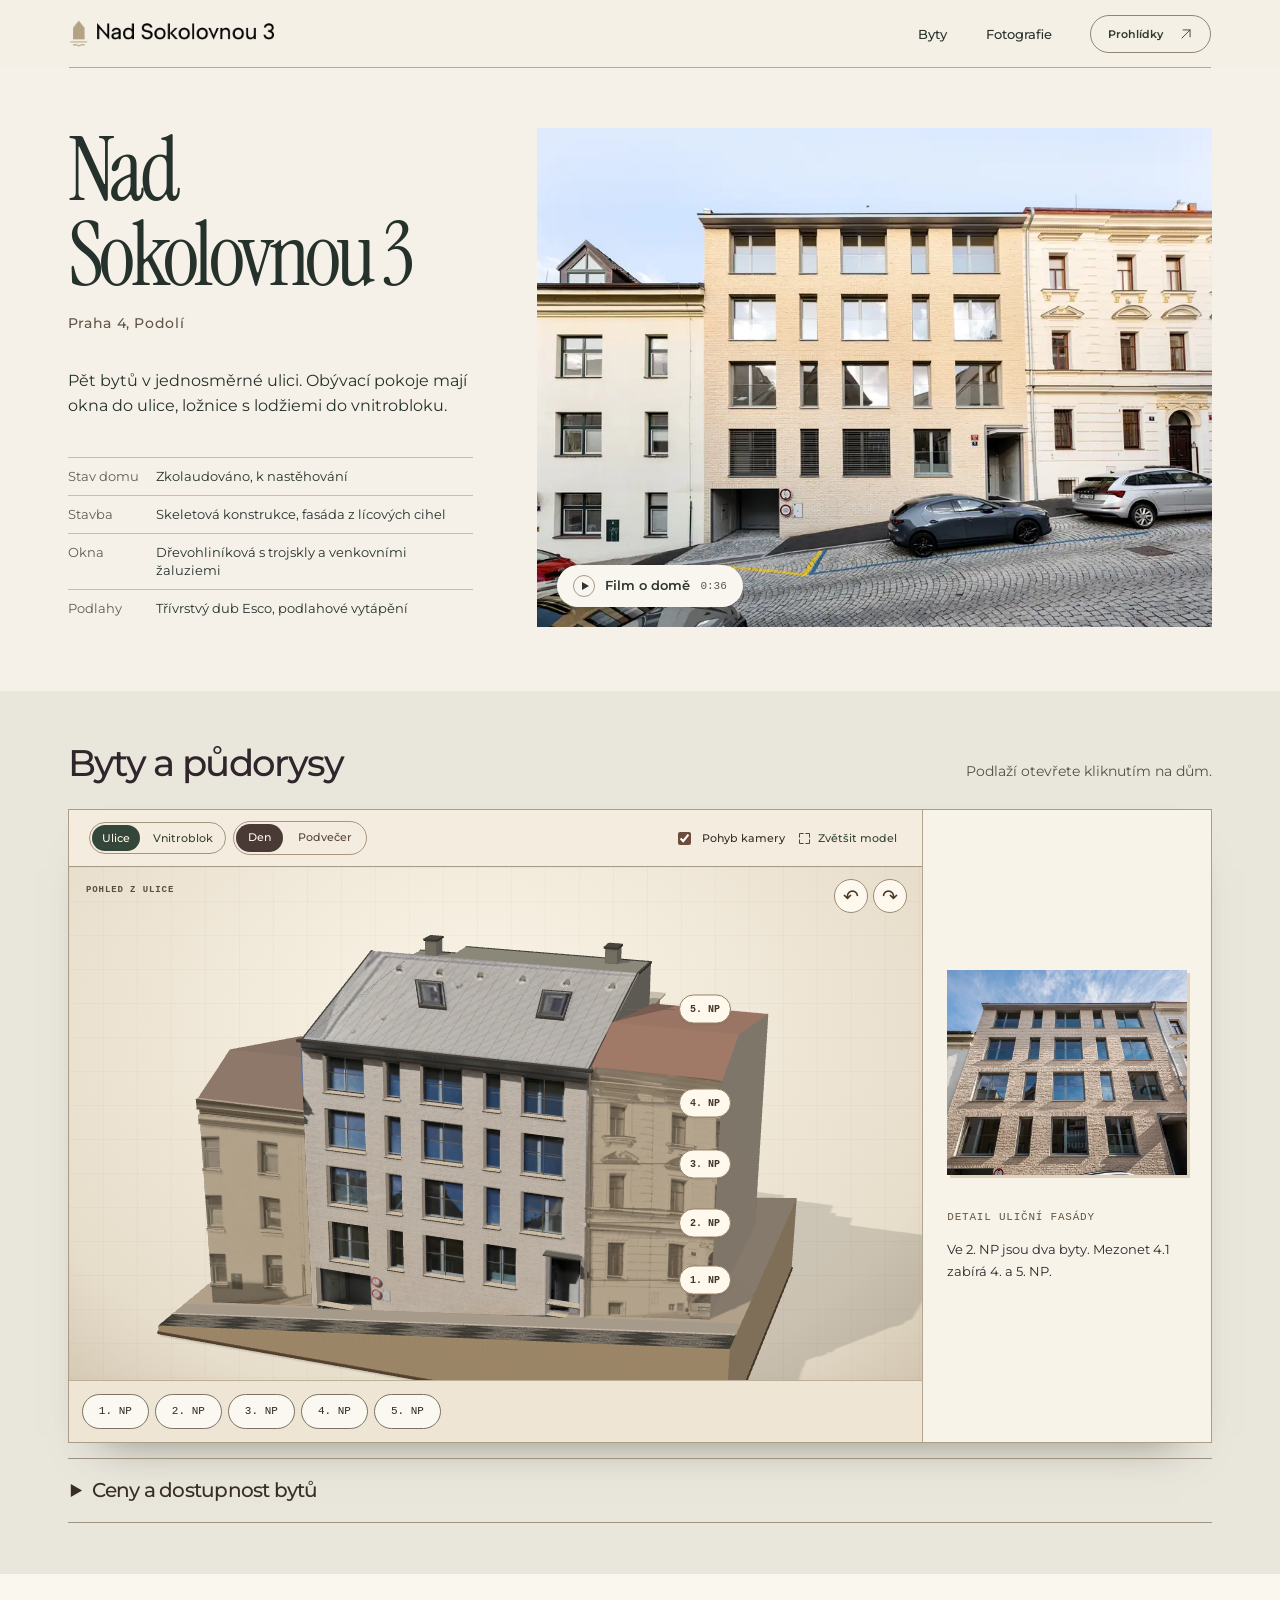
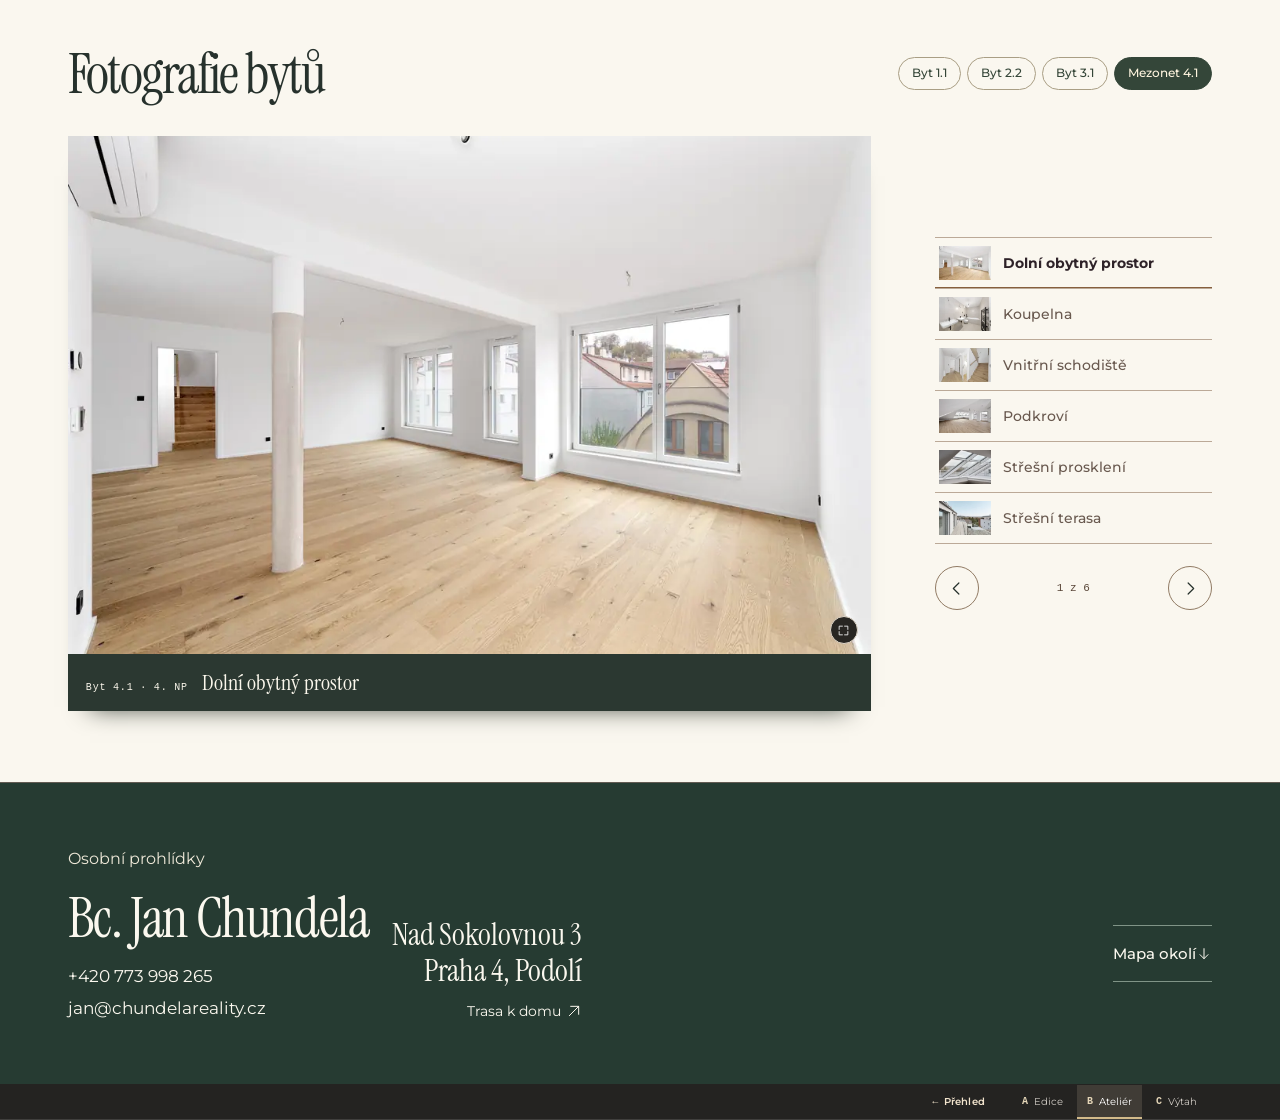
==== commit 85f8b05e: "Ateliér: dům, půdorysy, fotografie a prohlídky" ====
--- a/atelier.html
+++ b/atelier.html
@@ -1,47 +1,39 @@
-<!DOCTYPE html><html lang="cs"><head><meta charset="utf-8"><meta name="viewport" content="width=device-width,initial-scale=1"><meta name="robots" content="noindex, nofollow"><meta name="theme-color" content="#302d2a"><meta name="description" content="Pět bytů v rezidenci Nad Sokolovnou 3, Praha 4 – Podolí. Půdorysy, podlahové plochy, ceny a osobní prohlídky s Janem Chundelou."><title>Nad Sokolovnou 3 · Rezidence v Podolí</title><link rel="icon" href="assets/atelier/symbol.png"><link rel="stylesheet" href="assets/fonts.css"><link rel="stylesheet" href="style.ca2fc68836.css"><link rel="stylesheet" href="model.e422124b8e.css"><link rel="stylesheet" href="atelier.9737ea2a44.css"><link rel="stylesheet" href="atelier-edition.56aae0dae2.css"><link rel="stylesheet" href="atelier-visite.ecdd1eca9d.css"><link rel="stylesheet" href="atelier-court.69ad8e0382.css"></head><body class="design-b"><a class="skip" href="#byty">Přejít na výběr bytu</a><header class="head atelier-head">
+<!DOCTYPE html><html lang="cs"><head><meta charset="utf-8"><meta name="viewport" content="width=device-width,initial-scale=1"><meta name="robots" content="noindex, nofollow"><meta name="theme-color" content="#302d2a"><meta name="description" content="Pět bytů v rezidenci Nad Sokolovnou 3, Praha 4 – Podolí. Půdorysy, podlahové plochy, ceny a osobní prohlídky s Janem Chundelou."><title>Nad Sokolovnou 3 · Rezidence v Podolí</title><link rel="icon" href="assets/atelier/symbol.png"><link rel="stylesheet" href="assets/fonts.css"><link rel="stylesheet" href="style.ca2fc68836.css"><link rel="stylesheet" href="model.e422124b8e.css"><link rel="stylesheet" href="atelier.9737ea2a44.css"><link rel="stylesheet" href="atelier-edition.56aae0dae2.css"><link rel="stylesheet" href="atelier-visite.ecdd1eca9d.css"><link rel="stylesheet" href="atelier-court.bd07dcae7e.css"></head><body class="design-b"><a class="skip" href="#byty">Přejít na výběr bytu</a><header class="head atelier-head">
       <a class="project-logo" href="#uvod" aria-label="Nad Sokolovnou 3, úvod"><img src="assets/atelier/znak-projektu.png" alt="Nad Sokolovnou 3"></a>
-      <nav class="mainnav" id="mainnav" aria-label="Hlavní navigace"><a href="#rezidence">Dům</a><a href="#byty">Výběr bytu</a><a href="#galerie">Galerie</a><a href="#podoli">Podolí</a></nav>
-      <a class="contactnav" href="#kontakt">Domluvit prohlídku <svg viewBox="0 0 24 24" fill="none" stroke="currentColor" stroke-width="1.5" stroke-linecap="round" stroke-linejoin="round" aria-hidden="true"><path d="M5 19 19 5M7 5h12v12"/></svg></a>
+      <nav class="mainnav" id="mainnav" aria-label="Hlavní navigace"><a href="#byty">Byty</a><a href="#galerie">Fotografie</a></nav>
+      <a class="contactnav" href="#kontakt">Prohlídky <svg viewBox="0 0 24 24" fill="none" stroke="currentColor" stroke-width="1.5" stroke-linecap="round" stroke-linejoin="round" aria-hidden="true"><path d="M5 19 19 5M7 5h12v12"/></svg></a>
       <button class="menubtn" aria-label="Otevřít navigaci" aria-expanded="false" aria-controls="mainnav"><svg viewBox="0 0 24 24" fill="none" stroke="currentColor" stroke-width="1.5" stroke-linecap="round" stroke-linejoin="round" aria-hidden="true"><path d="M3 8h18M3 16h18"/></svg></button>
-    </header><main><section class="film-cover window-cover" id="uvod" aria-labelledby="project-title">
-      <div class="front-title"><div><p class="b-eyebrow">Rezidence · Praha–Podolí</p><h1 id="project-title"><em>Nad</em> Sokolovnou <sup>3</sup></h1></div>
-        <div class="front-invite"><p>Pět bytů mezi Vyšehradem a Vltavou.</p><div class="cover-invitations">
-          <a class="film-link" href="#byty"><i><svg viewBox="0 0 24 24" fill="none" stroke="currentColor" stroke-width="1.5" stroke-linecap="round" stroke-linejoin="round" aria-hidden="true"><path d="M12 4v15m-6-6 6 6 6-6"/></svg></i> Vybrat si patro</a>
-          <button type="button" class="cinema-invite" data-cinema-open aria-haspopup="dialog"><i class="play-mark" aria-hidden="true"></i><span>Film o rezidenci <small>0:36</small></span></button></div></div></div>
-      <div class="window-triptych" role="group" aria-label="Tři pohledy na rezidenci a okolí" data-window="0"><div class="film-window" data-scene-key="ulice"><img src="assets/atelier/okno-ulice.webp" width="1280" height="720" alt="Cihlové průčelí rezidence v ulici Nad Sokolovnou" decoding="async" fetchpriority="high"><video data-film muted loop playsinline preload="none" aria-hidden="true"></video><button type="button" data-film-chapter="0" aria-pressed="true" aria-label="Zobrazit záběr – Ulice"><span>Ulice</span><i aria-hidden="true">↗</i></button></div><div class="film-window" data-scene-key="podkrovi"><img src="assets/atelier/okno-podkrovi.webp" width="1280" height="720" alt="Světlo pod šikmými okny mezonetu" decoding="async" fetchpriority="low"><button type="button" data-film-chapter="4.4" aria-pressed="false" aria-label="Zobrazit záběr – Pod střechou"><span>Pod střechou</span><i aria-hidden="true">↗</i></button></div><div class="film-window" data-scene-key="reka"><img src="assets/atelier/okno-reka.webp" width="1280" height="720" alt="Vltava pod Vyšehradem" decoding="async" fetchpriority="low"><button type="button" data-film-chapter="8.2" aria-pressed="false" aria-label="Zobrazit záběr – U řeky"><span>U řeky</span><i aria-hidden="true">↗</i></button></div>
-      <button class="film-toggle" data-film-toggle hidden aria-label="Přehrát záběr"><span class="film-glyph" aria-hidden="true"></span><span data-film-label>Přehrát záběr</span></button></div>
-    </section><section id="rezidence" class="residence-section b-pad">
-      <header class="b-heading"><p class="b-eyebrow">Architektura domu</p><h2>Do ulice cihla.<br><em>Do dvora klid.</em></h2>
-        <p class="b-prose">Mezi Vltavou a Vyšehradem stojí dům s pěti byty. Z ulice ho poznáte podle pískové cihly a hlubokých oken. Do vnitrobloku se otevírá lodžiemi.</p></header>
-      <div class="residence-pair"><figure class="facade-study"><div class="study-glass">
-        <button class="imgbtn " data-gallery="fasada-podhled" aria-label="Zvětšit snímek — Písková cihla a hluboká ostění"><img class="" src="assets/fasada-podhled.webp" srcset="assets/fasada-podhled-640.webp 640w, assets/fasada-podhled-1024.webp 1024w, assets/fasada-podhled.webp 1538w" sizes="(max-width: 700px) 100vw, 55vw" alt="Cihlová fasáda rezidence z pohledu od chodníku" loading="lazy" decoding="async"><span class="image-caption">Písková cihla a hluboká ostění</span><i class="zoombadge"><svg viewBox="0 0 24 24" fill="none" stroke="currentColor" stroke-width="1.5" stroke-linecap="round" stroke-linejoin="round" aria-hidden="true"><path d="M4 10V4h6m4 0h6v6m0 4v6h-6m-4 0H4v-6"/></svg></i></button><img class="ink-study" src="assets/atelier/studie-fasady.webp" loading="lazy" alt="" aria-hidden="true"><i class="study-rule" aria-hidden="true"></i><span class="masonry-lens" aria-hidden="true" hidden></span></div>
-        <figcaption><label for="study-mix">Kresba <span>／</span> fotografie</label><input id="study-mix" type="range" min="0" max="100" value="48" aria-label="Podíl kresby v pohledu na fasádu"><button type="button" class="lens-switch" data-study-lens aria-pressed="false">Lupa na fasádu</button></figcaption><p class="lens-instruction" hidden>Lupu posuňte po fotografii prstem, myší nebo šipkami.</p></figure>
-        <div class="material-cabinet residence-room"><p class="b-eyebrow">Materiály domu</p><div class="sample-views"><figure data-sample-view="0" style="--detail-at:59% 57%"><button class="imgbtn " data-gallery="fasada-podhled" aria-label="Zvětšit snímek — Lícová cihla"><img class="" src="assets/fasada-podhled.webp" srcset="assets/fasada-podhled-640.webp 640w, assets/fasada-podhled-1024.webp 1024w, assets/fasada-podhled.webp 1538w" sizes="(max-width: 700px) 100vw, 55vw" alt="Cihlová fasáda rezidence z pohledu od chodníku" loading="lazy" decoding="async"><span class="image-caption">Lícová cihla</span><i class="zoombadge"><svg viewBox="0 0 24 24" fill="none" stroke="currentColor" stroke-width="1.5" stroke-linecap="round" stroke-linejoin="round" aria-hidden="true"><path d="M4 10V4h6m4 0h6v6m0 4v6h-6m-4 0H4v-6"/></svg></i></button><figcaption><strong>Lícová cihla</strong><span>Písková cihla rámuje hluboká okna do ulice.</span></figcaption></figure><figure data-sample-view="1" style="--detail-at:57% 74%"><button class="imgbtn " data-gallery="ch-1-1-stupne" aria-label="Zvětšit snímek — Dubové stupně"><img class="" src="assets/ch-1-1-stupne.webp" srcset="assets/ch-1-1-stupne-640.webp 640w, assets/ch-1-1-stupne-1024.webp 1024w, assets/ch-1-1-stupne.webp 1680w" sizes="(max-width: 700px) 100vw, 55vw" alt="Dřevěné stupně mezi částmi obytného prostoru" loading="lazy" decoding="async"><span class="image-caption">Dubové stupně</span><i class="zoombadge"><svg viewBox="0 0 24 24" fill="none" stroke="currentColor" stroke-width="1.5" stroke-linecap="round" stroke-linejoin="round" aria-hidden="true"><path d="M4 10V4h6m4 0h6v6m0 4v6h-6m-4 0H4v-6"/></svg></i></button><figcaption><strong>Dubové stupně</strong><span>Ve spodním bytě přechází dubová podlaha do širokých stupňů.</span></figcaption></figure><figure data-sample-view="2" style="--detail-at:68% 40%"><button class="imgbtn " data-gallery="ch-4-1-okna" aria-label="Zvětšit snímek — Střešní prosklení"><img class="" src="assets/ch-4-1-okna.webp" srcset="assets/ch-4-1-okna-640.webp 640w, assets/ch-4-1-okna-1024.webp 1024w, assets/ch-4-1-okna.webp 1680w" sizes="(max-width: 700px) 100vw, 55vw" alt="Detail šikmého prosklení v horním podlaží" loading="lazy" decoding="async"><span class="image-caption">Střešní prosklení</span><i class="zoombadge"><svg viewBox="0 0 24 24" fill="none" stroke="currentColor" stroke-width="1.5" stroke-linecap="round" stroke-linejoin="round" aria-hidden="true"><path d="M4 10V4h6m4 0h6v6m0 4v6h-6m-4 0H4v-6"/></svg></i></button><figcaption><strong>Střešní prosklení</strong><span>Nad horní úrovní mezonetu se střecha otevírá světlu.</span></figcaption></figure></div><div class="sample-list" role="group" aria-label="Listovat materiály domu"><button type="button" data-sample="0" aria-pressed="true"><span>Cihla</span></button><button type="button" data-sample="1" aria-pressed="false"><span>Dřevo</span></button><button type="button" data-sample="2" aria-pressed="false"><span>Sklo</span></button></div></div></div>
-    </section><section id="byty" class="house-section section-wrap"><div class="kicker"><i></i> Výběr bytu</div><h2>Dům <em>v řezu.</em></h2><p class="house-intro">Vyberte patro přímo na domě. V otevřeném půdorysu najdete fotografie místností.</p>
+    </header><main><section class="address-cover" id="uvod" aria-labelledby="project-title">
+      <div class="address-copy" id="rezidence">
+        <h1 id="project-title">Nad <br>Sokolovnou 3</h1>
+        <p class="address-city">Praha 4, Podolí</p>
+        <p class="address-intro">Pět bytů v jednosměrné ulici. Obývací pokoje mají okna do ulice, ložnice s lodžiemi do vnitrobloku.</p>
+      </div>
+      <figure class="address-plate"><img class="" src="assets/ch-dum-pruceli.webp" srcset="assets/ch-dum-pruceli-640.webp 640w, assets/ch-dum-pruceli-1024.webp 1024w, assets/ch-dum-pruceli.webp 1680w" sizes="(max-width: 750px) 100vw, 58vw" alt="Průčelí rezidence z protějšího chodníku" fetchpriority="high">
+        <button type="button" class="plate-film" data-cinema-open aria-haspopup="dialog"><i class="play-mark" aria-hidden="true"></i>Film o domě <small>0:36</small></button></figure>
+      <dl class="address-facts">
+        <div><dt>Stav domu</dt><dd>Zkolaudováno, k nastěhování</dd></div>
+        <div><dt>Stavba</dt><dd>Skeletová konstrukce, fasáda z lícových cihel</dd></div>
+        <div><dt>Okna</dt><dd>Dřevohliníková s trojskly a venkovními žaluziemi</dd></div>
+        <div><dt>Podlahy</dt><dd>Třívrstvý dub Esco, podlahové vytápění</dd></div>
+      </dl>
+    </section><section id="byty" class="house-section section-wrap"><header class="plans-heading"><h2>Byty a půdorysy</h2><p>Podlaží otevřete kliknutím na dům.</p></header>
     <p class="sr-arrival" role="status" data-arrival></p><div class="model-sheet"><div class="model-drawing"><div class="drawing-head"><div class="model-aspect" role="group" aria-label="Strana domu"><button type="button" data-aspect="street" aria-pressed="true">Ulice</button><button type="button" data-aspect="court" aria-pressed="false" disabled>Vnitroblok</button></div><div class="model-light" role="group" aria-label="Osvětlení modelu"><button data-model-light="day" aria-pressed="true">Den</button><button data-model-light="evening" aria-pressed="false">Podvečer</button></div><label class="motion-setting"><input type="checkbox" data-camera-motion checked> Pohyb kamery</label><button type="button" class="wide-model" data-model-wide aria-label="Zvětšit model" aria-pressed="false" aria-haspopup="dialog"><svg viewBox="0 0 24 24" fill="none" stroke="currentColor" stroke-width="1.5" stroke-linecap="round" stroke-linejoin="round" aria-hidden="true"><path d="M4 10V4h6m4 0h6v6m0 4v6h-6m-4 0H4v-6"/></svg><span>Zvětšit model</span></button></div><div class="model-canvas"><div data-house-model></div><div class="travel-line" aria-hidden="true"><i></i></div></div><div class="model-scrub" hidden><label for="cut-position">Rozevření domu</label><div class="cut-controls"><input id="cut-position" type="range" min="0" max="100" value="0" step="1" aria-label="Průběh otevření vybraného patra"><div class="cut-stops"><button type="button" data-cut-stop="0">Dům</button><button type="button" data-cut-stop="52">Řez</button><button type="button" data-cut-stop="100">Půdorys</button></div></div></div><div class="model-actions"><div class="floor-strip" role="group" aria-label="Výběr podlaží"><button disabled data-house="1" aria-pressed="false">1. NP</button><button disabled data-house="2" aria-pressed="false">2. NP</button><button disabled data-house="3" aria-pressed="false">3. NP</button><button disabled data-house="4" aria-pressed="false">4. NP</button><button disabled data-house="5" aria-pressed="false">5. NP</button></div><button class="fold-house" hidden>Zpět na celý dům</button></div></div>
-    <div class="model-plans" aria-label="Půdorysy vybraného podlaží"><div class="model-transit" hidden aria-hidden="true"><div class="transit-photo"></div><span data-transit-floor></span><strong data-transit-title></strong></div><div class="model-overview"><img class="model-cover-photo" src="assets/ch-dum-pruceli.webp" srcset="assets/ch-dum-pruceli-640.webp 640w, assets/ch-dum-pruceli-1024.webp 1024w, assets/ch-dum-pruceli.webp 1680w" sizes="(max-width: 700px) 100vw, 55vw" alt="Průčelí rezidence z protějšího chodníku" loading="lazy" decoding="async"><span class="drawing-label">Nad Sokolovnou 3</span><h3>Pět podlaží, <br>pět bytů.</h3><p>Ve druhém podlaží jsou dva byty. Horní dvě podlaží spojuje mezonet s vlastní terasou.</p><button class="btn dark" disabled data-house-first>Prozkoumat 1. NP <svg viewBox="0 0 24 24" fill="none" stroke="currentColor" stroke-width="1.5" stroke-linecap="round" stroke-linejoin="round" aria-hidden="true"><path d="M4 12h15m-6-6 6 6-6 6"/></svg></button></div><div class="model-result" tabindex="-1" hidden><span class="drawing-label" data-house-label></span><h3 data-house-title></h3><div class="floor-apartments" role="group" aria-label="Byty v podlaží"></div><button class="model-plan" data-floor-plan><img alt="" decoding="async"><span><svg viewBox="0 0 24 24" fill="none" stroke="currentColor" stroke-width="1.5" stroke-linecap="round" stroke-linejoin="round" aria-hidden="true"><path d="M4 10V4h6m4 0h6v6m0 4v6h-6m-4 0H4v-6"/></svg></span></button><p data-house-metrics></p><button class="btn dark" data-floor-detail>Půdorys a detail <svg viewBox="0 0 24 24" fill="none" stroke="currentColor" stroke-width="1.5" stroke-linecap="round" stroke-linejoin="round" aria-hidden="true"><path d="M5 19 19 5M7 5h12v12"/></svg></button><button class="walk-invite" data-enter-unit hidden>Vstoupit do bytu <svg viewBox="0 0 24 24" fill="none" stroke="currentColor" stroke-width="1.5" stroke-linecap="round" stroke-linejoin="round" aria-hidden="true"><path d="M4 12h15m-6-6 6 6-6 6"/></svg></button><button class="unit-photo-link" data-floor-photos hidden></button><a class="specific-visit" data-specific-visit hidden>Sjednat prohlídku tohoto bytu <svg viewBox="0 0 24 24" fill="none" stroke="currentColor" stroke-width="1.5" stroke-linecap="round" stroke-linejoin="round" aria-hidden="true"><path d="M5 19 19 5M7 5h12v12"/></svg></a><div class="apartment-filmstrip" data-apartment-filmstrip aria-label="Fotografie zvoleného bytu" hidden></div></div></div></div><details class="price-sheet"><summary>Ceny a dostupnost bytů</summary><div class="price-options"><div class="filters" role="group" aria-label="Zobrazit byty"><button data-filter="all" aria-pressed="true">Všechny (5)</button><button data-filter="available" aria-pressed="false">Dostupné (4)</button></div></div><div class="price-rows"><button data-unit="1.1" data-sold="false"><span class="inventory-apartment"><img src="assets/ch-1-1-obyvaci-thumb.webp" width="74" height="48" loading="lazy" alt=""><span>Byt 1.1<small>1. NP</small></span></span><b>4+kk</b><span>108 m²</span><strong>19 900 000 Kč</strong><svg viewBox="0 0 24 24" fill="none" stroke="currentColor" stroke-width="1.5" stroke-linecap="round" stroke-linejoin="round" aria-hidden="true"><path d="M5 19 19 5M7 5h12v12"/></svg></button><button data-unit="2.1" data-sold="true"><span class="inventory-apartment"><img src="assets/plan-2-1.webp" width="74" height="48" loading="lazy" alt=""><span>Byt 2.1<small>2. NP</small></span></span><b>3+kk</b><span>85 m²</span><strong>Prodáno</strong><svg viewBox="0 0 24 24" fill="none" stroke="currentColor" stroke-width="1.5" stroke-linecap="round" stroke-linejoin="round" aria-hidden="true"><path d="M5 19 19 5M7 5h12v12"/></svg></button><button data-unit="2.2" data-sold="false"><span class="inventory-apartment"><img src="assets/ch-2-2-obyvaci-thumb.webp" width="74" height="48" loading="lazy" alt=""><span>Byt 2.2<small>2. NP</small></span></span><b>2+kk</b><span>62 m²</span><strong>12 900 000 Kč</strong><svg viewBox="0 0 24 24" fill="none" stroke="currentColor" stroke-width="1.5" stroke-linecap="round" stroke-linejoin="round" aria-hidden="true"><path d="M5 19 19 5M7 5h12v12"/></svg></button><button data-unit="3.1" data-sold="false"><span class="inventory-apartment"><img src="assets/ch-3-1-obyvaci-thumb.webp" width="74" height="48" loading="lazy" alt=""><span>Byt 3.1<small>3. NP</small></span></span><b>5+kk</b><span>153 m²</span><strong>29 900 000 Kč</strong><svg viewBox="0 0 24 24" fill="none" stroke="currentColor" stroke-width="1.5" stroke-linecap="round" stroke-linejoin="round" aria-hidden="true"><path d="M5 19 19 5M7 5h12v12"/></svg></button><button data-unit="4.1" data-sold="false"><span class="inventory-apartment"><img src="assets/ch-4-1-podkrovi-thumb.webp" width="74" height="48" loading="lazy" alt=""><span>Byt 4.1<small>4.–5. NP</small></span></span><b>6+kk</b><span>205 m²</span><strong>39 490 000 Kč</strong><svg viewBox="0 0 24 24" fill="none" stroke="currentColor" stroke-width="1.5" stroke-linecap="round" stroke-linejoin="round" aria-hidden="true"><path d="M5 19 19 5M7 5h12v12"/></svg></button></div></details><p class="inventory-note">Podlahové plochy nezahrnují lodžie a terasy. Ceny a dostupnost podle podkladů k 11. 11. 2026. Aktuální stav potvrdí Jan Chundela.</p><details class="sheets-archive"><summary>Listovat všemi půdorysy <span>6 výkresů</span></summary>
-      <div class="sheets-body"><div><p class="b-eyebrow">Výkresy rezidence</p><h3>Byt po <em>bytu.</em></h3><p>Obě úrovně mezonetu mají vlastní výkres. Každý půdorys si můžete zvětšit.</p></div>
-      <div class="plan-console"><div class="plot-label"><span>Půdorys</span><span id="plan-seq">01 / 06</span></div>
-      <button class="plot" data-plan-open aria-label="Zvětšit vybraný půdorys"><img src="assets/plan-1-1.webp" loading="lazy" alt="Půdorys bytu 1.1"><i><svg viewBox="0 0 24 24" fill="none" stroke="currentColor" stroke-width="1.5" stroke-linecap="round" stroke-linejoin="round" aria-hidden="true"><path d="M4 10V4h6m4 0h6v6m0 4v6h-6m-4 0H4v-6"/></svg></i></button>
-      <div class="plot-tools"><div><small id="plan-floor">Byt 1.1 · 1. NP</small><strong id="plan-name">4+kk <span>/</span> 108 m²</strong></div><div><button class="circle" data-plan-prev aria-label="Předchozí půdorys"><svg viewBox="0 0 24 24" fill="none" stroke="currentColor" stroke-width="1.5" stroke-linecap="round" stroke-linejoin="round" aria-hidden="true"><path d="m15 5-7 7 7 7"/></svg></button><button class="circle" data-plan-next aria-label="Další půdorys"><svg viewBox="0 0 24 24" fill="none" stroke="currentColor" stroke-width="1.5" stroke-linecap="round" stroke-linejoin="round" aria-hidden="true"><path d="m9 5 7 7-7 7"/></svg></button></div></div></div></div></details></section><section class="penthouse b-pad" id="mezonet"><div class="penthouse-story"><p class="b-eyebrow">Mezonet / Byt 4.1</p><h2>Od jídelny <br><em>až pod nebe.</em></h2>
-      <p class="b-prose">Dvě podlaží spojuje vnitřní schodiště. Dole jídelna a kuchyň, nahoře obytný prostor pod sklem a terasa nad střechami Podolí.</p>
-      <button class="b-text-link" data-unit="4.1">Dispozice a cena mezonetu <svg viewBox="0 0 24 24" fill="none" stroke="currentColor" stroke-width="1.5" stroke-linecap="round" stroke-linejoin="round" aria-hidden="true"><path d="M5 19 19 5M7 5h12v12"/></svg></button></div>
-      <div class="room-spread"><div class="room-shots"><figure data-room-shot="0"><button class="imgbtn " data-gallery="mezonet-dolni" aria-label="Zvětšit snímek — Dolní podlaží mezonetu s jídelnou a kuchyní."><img class="" src="assets/mezonet-dolni.webp" srcset="assets/mezonet-dolni-640.webp 640w, assets/mezonet-dolni-1024.webp 1024w, assets/mezonet-dolni.webp 1600w" sizes="(max-width: 700px) 100vw, 55vw" alt="Jídelna a kuchyně z galerie mezonetu" loading="lazy" decoding="async"><span class="image-caption">Dolní podlaží mezonetu s jídelnou a kuchyní.</span><i class="zoombadge"><svg viewBox="0 0 24 24" fill="none" stroke="currentColor" stroke-width="1.5" stroke-linecap="round" stroke-linejoin="round" aria-hidden="true"><path d="M4 10V4h6m4 0h6v6m0 4v6h-6m-4 0H4v-6"/></svg></i></button><figcaption><small>4. NP</small>Jídelna</figcaption></figure><figure data-room-shot="1"><button class="imgbtn " data-gallery="mezonet-svetlo" aria-label="Zvětšit snímek — Horní obytný prostor pod šikmou prosklenou střechou."><img class="" src="assets/mezonet-svetlo.webp" srcset="assets/mezonet-svetlo-640.webp 640w, assets/mezonet-svetlo-1024.webp 1024w, assets/mezonet-svetlo.webp 1679w" sizes="(max-width: 700px) 100vw, 55vw" alt="Posezení pod prosklenou střechou mezonetu" loading="lazy" decoding="async"><span class="image-caption">Horní obytný prostor pod šikmou prosklenou střechou.</span><i class="zoombadge"><svg viewBox="0 0 24 24" fill="none" stroke="currentColor" stroke-width="1.5" stroke-linecap="round" stroke-linejoin="round" aria-hidden="true"><path d="M4 10V4h6m4 0h6v6m0 4v6h-6m-4 0H4v-6"/></svg></i></button><figcaption><small>5. NP</small>Podkroví</figcaption></figure><figure data-room-shot="2"><button class="imgbtn " data-gallery="stresni-terasa" aria-label="Zvětšit snímek — Z terasy se pohled otevírá nad podolské střechy."><img class="" src="assets/stresni-terasa.webp" srcset="assets/stresni-terasa-640.webp 640w, assets/stresni-terasa-1024.webp 1024w, assets/stresni-terasa.webp 1680w" sizes="(max-width: 700px) 100vw, 55vw" alt="Terasa horního podlaží" loading="lazy" decoding="async"><span class="image-caption">Z terasy se pohled otevírá nad podolské střechy.</span><i class="zoombadge"><svg viewBox="0 0 24 24" fill="none" stroke="currentColor" stroke-width="1.5" stroke-linecap="round" stroke-linejoin="round" aria-hidden="true"><path d="M4 10V4h6m4 0h6v6m0 4v6h-6m-4 0H4v-6"/></svg></i></button><figcaption><small>5. NP</small>Terasa</figcaption></figure></div><div class="room-tabs" role="group" aria-label="Pohledy do mezonetu"><button type="button" data-room-choice="0" aria-pressed="true"><small>4. NP</small>Jídelna</button><button type="button" data-room-choice="1" aria-pressed="false"><small>5. NP</small>Podkroví</button><button type="button" data-room-choice="2" aria-pressed="false"><small>5. NP</small>Terasa</button></div><a class="mezonet-plan" href="?patro=4#byty" data-go-floor="4">Otevřít 4. NP ve 3D <svg viewBox="0 0 24 24" fill="none" stroke="currentColor" stroke-width="1.5" stroke-linecap="round" stroke-linejoin="round" aria-hidden="true"><path d="M4 12h15m-6-6 6 6-6 6"/></svg></a></div></section><section id="galerie" class="b-gallery b-pad"><div class="b-gallery-head"><p class="b-eyebrow">Fotografický atlas</p><h2>Za dveřmi <em>bytů.</em></h2>
-      <p class="b-prose">Od dubových stupňů v prvním podlaží po terasu mezonetu. Vyberte byt a prolistujte jeho fotografie před nastěhováním.</p></div>
-      <div class="folio-filters" role="group" aria-label="Fotografie podle bytu"><button type="button" data-album="all" aria-pressed="true">Výběr z domu</button><button type="button" data-album="1.1" aria-pressed="false">Byt 1.1</button><button type="button" data-album="2.2" aria-pressed="false">Byt 2.2</button><button type="button" data-album="3.1" aria-pressed="false">Byt 3.1</button><button type="button" data-album="4.1" aria-pressed="false">Byt 4.1</button></div>
-      <div class="folio"><div class="folio-stage"><figure class="folio-frame" data-frame-key="ch-1-1-stupne"><button class="imgbtn " data-gallery="ch-1-1-stupne" aria-label="Zvětšit snímek — Dubové stupně"><img class="" src="assets/ch-1-1-stupne.webp" srcset="assets/ch-1-1-stupne-640.webp 640w, assets/ch-1-1-stupne-1024.webp 1024w, assets/ch-1-1-stupne.webp 1680w" sizes="(max-width: 700px) 100vw, 55vw" alt="Dřevěné stupně mezi částmi obytného prostoru" loading="lazy" decoding="async"><span class="image-caption">Dubové stupně</span><i class="zoombadge"><svg viewBox="0 0 24 24" fill="none" stroke="currentColor" stroke-width="1.5" stroke-linecap="round" stroke-linejoin="round" aria-hidden="true"><path d="M4 10V4h6m4 0h6v6m0 4v6h-6m-4 0H4v-6"/></svg></i></button><figcaption><small>01 / Byt 1.1</small><span>Dubové stupně</span></figcaption></figure><figure class="folio-frame" data-frame-key="ch-2-2-lodzie"><button class="imgbtn " data-gallery="ch-2-2-lodzie" aria-label="Zvětšit snímek — Lodžie do zeleně"><img class="" src="assets/ch-2-2-lodzie.webp" srcset="assets/ch-2-2-lodzie-640.webp 640w, assets/ch-2-2-lodzie-1024.webp 1024w, assets/ch-2-2-lodzie.webp 1680w" sizes="(max-width: 700px) 100vw, 55vw" alt="Lodžie s výhledem do zeleně" loading="lazy" decoding="async"><span class="image-caption">Lodžie do zeleně</span><i class="zoombadge"><svg viewBox="0 0 24 24" fill="none" stroke="currentColor" stroke-width="1.5" stroke-linecap="round" stroke-linejoin="round" aria-hidden="true"><path d="M4 10V4h6m4 0h6v6m0 4v6h-6m-4 0H4v-6"/></svg></i></button><figcaption><small>02 / Byt 2.2</small><span>Lodžie do zeleně</span></figcaption></figure><figure class="folio-frame" data-frame-key="ch-3-1-obyvaci"><button class="imgbtn " data-gallery="ch-3-1-obyvaci" aria-label="Zvětšit snímek — Okna do ulice"><img class="" src="assets/ch-3-1-obyvaci.webp" srcset="assets/ch-3-1-obyvaci-640.webp 640w, assets/ch-3-1-obyvaci-1024.webp 1024w, assets/ch-3-1-obyvaci.webp 1680w" sizes="(max-width: 700px) 100vw, 55vw" alt="Obytný prostor třetího podlaží" loading="lazy" decoding="async"><span class="image-caption">Okna do ulice</span><i class="zoombadge"><svg viewBox="0 0 24 24" fill="none" stroke="currentColor" stroke-width="1.5" stroke-linecap="round" stroke-linejoin="round" aria-hidden="true"><path d="M4 10V4h6m4 0h6v6m0 4v6h-6m-4 0H4v-6"/></svg></i></button><figcaption><small>03 / Byt 3.1</small><span>Okna do ulice</span></figcaption></figure><figure class="folio-frame" data-frame-key="ch-3-1-koupelna"><button class="imgbtn " data-gallery="ch-3-1-koupelna" aria-label="Zvětšit snímek — Světlá koupelna"><img class="" src="assets/ch-3-1-koupelna.webp" srcset="assets/ch-3-1-koupelna-640.webp 640w, assets/ch-3-1-koupelna-1024.webp 1024w, assets/ch-3-1-koupelna.webp 1680w" sizes="(max-width: 700px) 100vw, 55vw" alt="Vana a dvojumyvadlo v koupelně" loading="lazy" decoding="async"><span class="image-caption">Světlá koupelna</span><i class="zoombadge"><svg viewBox="0 0 24 24" fill="none" stroke="currentColor" stroke-width="1.5" stroke-linecap="round" stroke-linejoin="round" aria-hidden="true"><path d="M4 10V4h6m4 0h6v6m0 4v6h-6m-4 0H4v-6"/></svg></i></button><figcaption><small>04 / Byt 3.1</small><span>Světlá koupelna</span></figcaption></figure><figure class="folio-frame" data-frame-key="ch-4-1-okna"><button class="imgbtn " data-gallery="ch-4-1-okna" aria-label="Zvětšit snímek — Pod šikmým sklem"><img class="" src="assets/ch-4-1-okna.webp" srcset="assets/ch-4-1-okna-640.webp 640w, assets/ch-4-1-okna-1024.webp 1024w, assets/ch-4-1-okna.webp 1680w" sizes="(max-width: 700px) 100vw, 55vw" alt="Detail šikmého prosklení v horním podlaží" loading="lazy" decoding="async"><span class="image-caption">Pod šikmým sklem</span><i class="zoombadge"><svg viewBox="0 0 24 24" fill="none" stroke="currentColor" stroke-width="1.5" stroke-linecap="round" stroke-linejoin="round" aria-hidden="true"><path d="M4 10V4h6m4 0h6v6m0 4v6h-6m-4 0H4v-6"/></svg></i></button><figcaption><small>05 / Byt 4.1</small><span>Pod šikmým sklem</span></figcaption></figure><figure class="folio-frame" data-frame-key="ch-4-1-terasa"><button class="imgbtn " data-gallery="ch-4-1-terasa" aria-label="Zvětšit snímek — Terasa nad střechami"><img class="" src="assets/ch-4-1-terasa.webp" srcset="assets/ch-4-1-terasa-640.webp 640w, assets/ch-4-1-terasa-1024.webp 1024w, assets/ch-4-1-terasa.webp 1680w" sizes="(max-width: 700px) 100vw, 55vw" alt="Střešní terasa nad Podolím" loading="lazy" decoding="async"><span class="image-caption">Terasa nad střechami</span><i class="zoombadge"><svg viewBox="0 0 24 24" fill="none" stroke="currentColor" stroke-width="1.5" stroke-linecap="round" stroke-linejoin="round" aria-hidden="true"><path d="M4 10V4h6m4 0h6v6m0 4v6h-6m-4 0H4v-6"/></svg></i></button><figcaption><small>06 / Byt 4.1</small><span>Terasa nad střechami</span></figcaption></figure></div><div class="folio-side"><div class="folio-index" aria-label="Výběr fotografie"><button type="button" data-folio-index="0" aria-pressed="true"><img src="assets/ch-1-1-stupne-thumb.webp" width="72" height="48" loading="lazy" alt=""><span>01</span>Dubové stupně</button><button type="button" data-folio-index="1" aria-pressed="false"><img src="assets/ch-2-2-lodzie-thumb.webp" width="72" height="48" loading="lazy" alt=""><span>02</span>Lodžie do zeleně</button><button type="button" data-folio-index="2" aria-pressed="false"><img src="assets/ch-3-1-obyvaci-thumb.webp" width="72" height="48" loading="lazy" alt=""><span>03</span>Okna do ulice</button><button type="button" data-folio-index="3" aria-pressed="false"><img src="assets/ch-3-1-koupelna-thumb.webp" width="72" height="48" loading="lazy" alt=""><span>04</span>Světlá koupelna</button><button type="button" data-folio-index="4" aria-pressed="false"><img src="assets/ch-4-1-okna-thumb.webp" width="72" height="48" loading="lazy" alt=""><span>05</span>Pod šikmým sklem</button><button type="button" data-folio-index="5" aria-pressed="false"><img src="assets/ch-4-1-terasa-thumb.webp" width="72" height="48" loading="lazy" alt=""><span>06</span>Terasa nad střechami</button></div>
-      <div class="folio-arrows"><button type="button" data-folio-step="-1" aria-label="Předchozí fotografie v atlasu"><svg viewBox="0 0 24 24" fill="none" stroke="currentColor" stroke-width="1.5" stroke-linecap="round" stroke-linejoin="round" aria-hidden="true"><path d="m15 5-7 7 7 7"/></svg></button><output aria-live="polite" data-folio-count>01 / 06</output><button type="button" data-folio-step="1" aria-label="Další fotografie v atlasu"><svg viewBox="0 0 24 24" fill="none" stroke="currentColor" stroke-width="1.5" stroke-linecap="round" stroke-linejoin="round" aria-hidden="true"><path d="m9 5 7 7-7 7"/></svg></button></div><a class="album-to-house" href="?patro=1#byty" data-go-floor="1">Otevřít 1. NP ve 3D <svg viewBox="0 0 24 24" fill="none" stroke="currentColor" stroke-width="1.5" stroke-linecap="round" stroke-linejoin="round" aria-hidden="true"><path d="M4 12h15m-6-6 6 6-6 6"/></svg></a></div></div><template data-book="1.1"><div><figure class="folio-frame" data-frame-key="ch-1-1-obyvaci"><button class="imgbtn " data-gallery="ch-1-1-obyvaci" aria-label="Zvětšit snímek — Obývací pokoj"><img class="" src="assets/ch-1-1-obyvaci.webp" srcset="assets/ch-1-1-obyvaci-640.webp 640w, assets/ch-1-1-obyvaci-1024.webp 1024w, assets/ch-1-1-obyvaci.webp 1680w" sizes="(max-width: 700px) 100vw, 55vw" alt="Obytný prostor s okny do ulice" loading="lazy" decoding="async"><span class="image-caption">Obývací pokoj</span><i class="zoombadge"><svg viewBox="0 0 24 24" fill="none" stroke="currentColor" stroke-width="1.5" stroke-linecap="round" stroke-linejoin="round" aria-hidden="true"><path d="M4 10V4h6m4 0h6v6m0 4v6h-6m-4 0H4v-6"/></svg></i></button><figcaption><small>Byt 1.1 · 1. NP</small><span>Obývací pokoj</span></figcaption></figure><figure class="folio-frame" data-frame-key="ch-1-1-stupne"><button class="imgbtn " data-gallery="ch-1-1-stupne" aria-label="Zvětšit snímek — Dubové stupně"><img class="" src="assets/ch-1-1-stupne.webp" srcset="assets/ch-1-1-stupne-640.webp 640w, assets/ch-1-1-stupne-1024.webp 1024w, assets/ch-1-1-stupne.webp 1680w" sizes="(max-width: 700px) 100vw, 55vw" alt="Dřevěné stupně mezi částmi obytného prostoru" loading="lazy" decoding="async"><span class="image-caption">Dubové stupně</span><i class="zoombadge"><svg viewBox="0 0 24 24" fill="none" stroke="currentColor" stroke-width="1.5" stroke-linecap="round" stroke-linejoin="round" aria-hidden="true"><path d="M4 10V4h6m4 0h6v6m0 4v6h-6m-4 0H4v-6"/></svg></i></button><figcaption><small>Byt 1.1 · 1. NP</small><span>Dubové stupně</span></figcaption></figure><figure class="folio-frame" data-frame-key="ch-1-1-pokoj"><button class="imgbtn " data-gallery="ch-1-1-pokoj" aria-label="Zvětšit snímek — Pokoj u lodžie"><img class="" src="assets/ch-1-1-pokoj.webp" srcset="assets/ch-1-1-pokoj-640.webp 640w, assets/ch-1-1-pokoj-1024.webp 1024w, assets/ch-1-1-pokoj.webp 1680w" sizes="(max-width: 700px) 100vw, 55vw" alt="Pokoj se vstupem na lodžii" loading="lazy" decoding="async"><span class="image-caption">Pokoj u lodžie</span><i class="zoombadge"><svg viewBox="0 0 24 24" fill="none" stroke="currentColor" stroke-width="1.5" stroke-linecap="round" stroke-linejoin="round" aria-hidden="true"><path d="M4 10V4h6m4 0h6v6m0 4v6h-6m-4 0H4v-6"/></svg></i></button><figcaption><small>Byt 1.1 · 1. NP</small><span>Pokoj u lodžie</span></figcaption></figure><figure class="folio-frame" data-frame-key="ch-1-1-koupelna"><button class="imgbtn " data-gallery="ch-1-1-koupelna" aria-label="Zvětšit snímek — Koupelna"><img class="" src="assets/ch-1-1-koupelna.webp" srcset="assets/ch-1-1-koupelna-640.webp 640w, assets/ch-1-1-koupelna-1024.webp 1024w, assets/ch-1-1-koupelna.webp 1680w" sizes="(max-width: 700px) 100vw, 55vw" alt="Koupelna se sprchou a světlým obkladem" loading="lazy" decoding="async"><span class="image-caption">Koupelna</span><i class="zoombadge"><svg viewBox="0 0 24 24" fill="none" stroke="currentColor" stroke-width="1.5" stroke-linecap="round" stroke-linejoin="round" aria-hidden="true"><path d="M4 10V4h6m4 0h6v6m0 4v6h-6m-4 0H4v-6"/></svg></i></button><figcaption><small>Byt 1.1 · 1. NP</small><span>Koupelna</span></figcaption></figure><figure class="folio-frame" data-frame-key="ch-1-1-lodzie"><button class="imgbtn " data-gallery="ch-1-1-lodzie" aria-label="Zvětšit snímek — Lodžie"><img class="" src="assets/ch-1-1-lodzie.webp" srcset="assets/ch-1-1-lodzie-640.webp 640w, assets/ch-1-1-lodzie-1024.webp 1024w, assets/ch-1-1-lodzie.webp 1680w" sizes="(max-width: 700px) 100vw, 55vw" alt="Lodžie směrem do vnitrobloku" loading="lazy" decoding="async"><span class="image-caption">Lodžie</span><i class="zoombadge"><svg viewBox="0 0 24 24" fill="none" stroke="currentColor" stroke-width="1.5" stroke-linecap="round" stroke-linejoin="round" aria-hidden="true"><path d="M4 10V4h6m4 0h6v6m0 4v6h-6m-4 0H4v-6"/></svg></i></button><figcaption><small>Byt 1.1 · 1. NP</small><span>Lodžie</span></figcaption></figure></div><div><button type="button" data-folio-index="0" aria-pressed="true"><img src="assets/ch-1-1-obyvaci-thumb.webp" width="72" height="48" loading="lazy" alt=""><span>01</span>Obývací pokoj</button><button type="button" data-folio-index="1" aria-pressed="false"><img src="assets/ch-1-1-stupne-thumb.webp" width="72" height="48" loading="lazy" alt=""><span>02</span>Dubové stupně</button><button type="button" data-folio-index="2" aria-pressed="false"><img src="assets/ch-1-1-pokoj-thumb.webp" width="72" height="48" loading="lazy" alt=""><span>03</span>Pokoj u lodžie</button><button type="button" data-folio-index="3" aria-pressed="false"><img src="assets/ch-1-1-koupelna-thumb.webp" width="72" height="48" loading="lazy" alt=""><span>04</span>Koupelna</button><button type="button" data-folio-index="4" aria-pressed="false"><img src="assets/ch-1-1-lodzie-thumb.webp" width="72" height="48" loading="lazy" alt=""><span>05</span>Lodžie</button></div></template><template data-book="2.2"><div><figure class="folio-frame" data-frame-key="ch-2-2-obyvaci"><button class="imgbtn " data-gallery="ch-2-2-obyvaci" aria-label="Zvětšit snímek — Obývací pokoj"><img class="" src="assets/ch-2-2-obyvaci.webp" srcset="assets/ch-2-2-obyvaci-640.webp 640w, assets/ch-2-2-obyvaci-1024.webp 1024w, assets/ch-2-2-obyvaci.webp 1680w" sizes="(max-width: 700px) 100vw, 55vw" alt="Obývací pokoj s přípravou pro kuchyňský kout" loading="lazy" decoding="async"><span class="image-caption">Obývací pokoj</span><i class="zoombadge"><svg viewBox="0 0 24 24" fill="none" stroke="currentColor" stroke-width="1.5" stroke-linecap="round" stroke-linejoin="round" aria-hidden="true"><path d="M4 10V4h6m4 0h6v6m0 4v6h-6m-4 0H4v-6"/></svg></i></button><figcaption><small>Byt 2.2 · 2. NP</small><span>Obývací pokoj</span></figcaption></figure><figure class="folio-frame" data-frame-key="ch-2-2-loznice"><button class="imgbtn " data-gallery="ch-2-2-loznice" aria-label="Zvětšit snímek — Ložnice"><img class="" src="assets/ch-2-2-loznice.webp" srcset="assets/ch-2-2-loznice-640.webp 640w, assets/ch-2-2-loznice-1024.webp 1024w, assets/ch-2-2-loznice.webp 1680w" sizes="(max-width: 700px) 100vw, 55vw" alt="Ložnice se vstupem na lodžii" loading="lazy" decoding="async"><span class="image-caption">Ložnice</span><i class="zoombadge"><svg viewBox="0 0 24 24" fill="none" stroke="currentColor" stroke-width="1.5" stroke-linecap="round" stroke-linejoin="round" aria-hidden="true"><path d="M4 10V4h6m4 0h6v6m0 4v6h-6m-4 0H4v-6"/></svg></i></button><figcaption><small>Byt 2.2 · 2. NP</small><span>Ložnice</span></figcaption></figure><figure class="folio-frame" data-frame-key="ch-2-2-koupelna"><button class="imgbtn " data-gallery="ch-2-2-koupelna" aria-label="Zvětšit snímek — Koupelna"><img class="" src="assets/ch-2-2-koupelna.webp" srcset="assets/ch-2-2-koupelna-640.webp 640w, assets/ch-2-2-koupelna-1024.webp 1024w, assets/ch-2-2-koupelna.webp 1680w" sizes="(max-width: 700px) 100vw, 55vw" alt="Koupelna s vanou a černou baterií" loading="lazy" decoding="async"><span class="image-caption">Koupelna</span><i class="zoombadge"><svg viewBox="0 0 24 24" fill="none" stroke="currentColor" stroke-width="1.5" stroke-linecap="round" stroke-linejoin="round" aria-hidden="true"><path d="M4 10V4h6m4 0h6v6m0 4v6h-6m-4 0H4v-6"/></svg></i></button><figcaption><small>Byt 2.2 · 2. NP</small><span>Koupelna</span></figcaption></figure><figure class="folio-frame" data-frame-key="ch-2-2-lodzie"><button class="imgbtn " data-gallery="ch-2-2-lodzie" aria-label="Zvětšit snímek — Lodžie"><img class="" src="assets/ch-2-2-lodzie.webp" srcset="assets/ch-2-2-lodzie-640.webp 640w, assets/ch-2-2-lodzie-1024.webp 1024w, assets/ch-2-2-lodzie.webp 1680w" sizes="(max-width: 700px) 100vw, 55vw" alt="Lodžie s výhledem do zeleně" loading="lazy" decoding="async"><span class="image-caption">Lodžie</span><i class="zoombadge"><svg viewBox="0 0 24 24" fill="none" stroke="currentColor" stroke-width="1.5" stroke-linecap="round" stroke-linejoin="round" aria-hidden="true"><path d="M4 10V4h6m4 0h6v6m0 4v6h-6m-4 0H4v-6"/></svg></i></button><figcaption><small>Byt 2.2 · 2. NP</small><span>Lodžie</span></figcaption></figure></div><div><button type="button" data-folio-index="0" aria-pressed="true"><img src="assets/ch-2-2-obyvaci-thumb.webp" width="72" height="48" loading="lazy" alt=""><span>01</span>Obývací pokoj</button><button type="button" data-folio-index="1" aria-pressed="false"><img src="assets/ch-2-2-loznice-thumb.webp" width="72" height="48" loading="lazy" alt=""><span>02</span>Ložnice</button><button type="button" data-folio-index="2" aria-pressed="false"><img src="assets/ch-2-2-koupelna-thumb.webp" width="72" height="48" loading="lazy" alt=""><span>03</span>Koupelna</button><button type="button" data-folio-index="3" aria-pressed="false"><img src="assets/ch-2-2-lodzie-thumb.webp" width="72" height="48" loading="lazy" alt=""><span>04</span>Lodžie</button></div></template><template data-book="3.1"><div><figure class="folio-frame" data-frame-key="ch-3-1-obyvaci"><button class="imgbtn " data-gallery="ch-3-1-obyvaci" aria-label="Zvětšit snímek — Obývací pokoj"><img class="" src="assets/ch-3-1-obyvaci.webp" srcset="assets/ch-3-1-obyvaci-640.webp 640w, assets/ch-3-1-obyvaci-1024.webp 1024w, assets/ch-3-1-obyvaci.webp 1680w" sizes="(max-width: 700px) 100vw, 55vw" alt="Obytný prostor třetího podlaží" loading="lazy" decoding="async"><span class="image-caption">Obývací pokoj</span><i class="zoombadge"><svg viewBox="0 0 24 24" fill="none" stroke="currentColor" stroke-width="1.5" stroke-linecap="round" stroke-linejoin="round" aria-hidden="true"><path d="M4 10V4h6m4 0h6v6m0 4v6h-6m-4 0H4v-6"/></svg></i></button><figcaption><small>Byt 3.1 · 3. NP</small><span>Obývací pokoj</span></figcaption></figure><figure class="folio-frame" data-frame-key="ch-3-1-pokoj"><button class="imgbtn " data-gallery="ch-3-1-pokoj" aria-label="Zvětšit snímek — Pokoj do ulice"><img class="" src="assets/ch-3-1-pokoj.webp" srcset="assets/ch-3-1-pokoj-640.webp 640w, assets/ch-3-1-pokoj-1024.webp 1024w, assets/ch-3-1-pokoj.webp 1680w" sizes="(max-width: 700px) 100vw, 55vw" alt="Pokoj s okny do ulice" loading="lazy" decoding="async"><span class="image-caption">Pokoj do ulice</span><i class="zoombadge"><svg viewBox="0 0 24 24" fill="none" stroke="currentColor" stroke-width="1.5" stroke-linecap="round" stroke-linejoin="round" aria-hidden="true"><path d="M4 10V4h6m4 0h6v6m0 4v6h-6m-4 0H4v-6"/></svg></i></button><figcaption><small>Byt 3.1 · 3. NP</small><span>Pokoj do ulice</span></figcaption></figure><figure class="folio-frame" data-frame-key="ch-3-1-loznice"><button class="imgbtn " data-gallery="ch-3-1-loznice" aria-label="Zvětšit snímek — Ložnice"><img class="" src="assets/ch-3-1-loznice.webp" srcset="assets/ch-3-1-loznice-640.webp 640w, assets/ch-3-1-loznice-1024.webp 1024w, assets/ch-3-1-loznice.webp 1680w" sizes="(max-width: 700px) 100vw, 55vw" alt="Pokoj se vstupem na lodžii" loading="lazy" decoding="async"><span class="image-caption">Ložnice</span><i class="zoombadge"><svg viewBox="0 0 24 24" fill="none" stroke="currentColor" stroke-width="1.5" stroke-linecap="round" stroke-linejoin="round" aria-hidden="true"><path d="M4 10V4h6m4 0h6v6m0 4v6h-6m-4 0H4v-6"/></svg></i></button><figcaption><small>Byt 3.1 · 3. NP</small><span>Ložnice</span></figcaption></figure><figure class="folio-frame" data-frame-key="ch-3-1-lodzie"><button class="imgbtn " data-gallery="ch-3-1-lodzie" aria-label="Zvětšit snímek — Lodžie do dvora"><img class="" src="assets/ch-3-1-lodzie.webp" srcset="assets/ch-3-1-lodzie-640.webp 640w, assets/ch-3-1-lodzie-1024.webp 1024w, assets/ch-3-1-lodzie.webp 1680w" sizes="(max-width: 700px) 100vw, 55vw" alt="Z lodžie do podolského vnitrobloku" loading="lazy" decoding="async"><span class="image-caption">Lodžie do dvora</span><i class="zoombadge"><svg viewBox="0 0 24 24" fill="none" stroke="currentColor" stroke-width="1.5" stroke-linecap="round" stroke-linejoin="round" aria-hidden="true"><path d="M4 10V4h6m4 0h6v6m0 4v6h-6m-4 0H4v-6"/></svg></i></button><figcaption><small>Byt 3.1 · 3. NP</small><span>Lodžie do dvora</span></figcaption></figure><figure class="folio-frame" data-frame-key="ch-3-1-koupelna"><button class="imgbtn " data-gallery="ch-3-1-koupelna" aria-label="Zvětšit snímek — Koupelna"><img class="" src="assets/ch-3-1-koupelna.webp" srcset="assets/ch-3-1-koupelna-640.webp 640w, assets/ch-3-1-koupelna-1024.webp 1024w, assets/ch-3-1-koupelna.webp 1680w" sizes="(max-width: 700px) 100vw, 55vw" alt="Vana a dvojumyvadlo v koupelně" loading="lazy" decoding="async"><span class="image-caption">Koupelna</span><i class="zoombadge"><svg viewBox="0 0 24 24" fill="none" stroke="currentColor" stroke-width="1.5" stroke-linecap="round" stroke-linejoin="round" aria-hidden="true"><path d="M4 10V4h6m4 0h6v6m0 4v6h-6m-4 0H4v-6"/></svg></i></button><figcaption><small>Byt 3.1 · 3. NP</small><span>Koupelna</span></figcaption></figure><figure class="folio-frame" data-frame-key="ch-3-1-druha-lodzie"><button class="imgbtn " data-gallery="ch-3-1-druha-lodzie" aria-label="Zvětšit snímek — Druhá lodžie"><img class="" src="assets/ch-3-1-druha-lodzie.webp" srcset="assets/ch-3-1-druha-lodzie-640.webp 640w, assets/ch-3-1-druha-lodzie-1024.webp 1024w, assets/ch-3-1-druha-lodzie.webp 1680w" sizes="(max-width: 700px) 100vw, 55vw" alt="Pohled z druhé lodžie" loading="lazy" decoding="async"><span class="image-caption">Druhá lodžie</span><i class="zoombadge"><svg viewBox="0 0 24 24" fill="none" stroke="currentColor" stroke-width="1.5" stroke-linecap="round" stroke-linejoin="round" aria-hidden="true"><path d="M4 10V4h6m4 0h6v6m0 4v6h-6m-4 0H4v-6"/></svg></i></button><figcaption><small>Byt 3.1 · 3. NP</small><span>Druhá lodžie</span></figcaption></figure></div><div><button type="button" data-folio-index="0" aria-pressed="true"><img src="assets/ch-3-1-obyvaci-thumb.webp" width="72" height="48" loading="lazy" alt=""><span>01</span>Obývací pokoj</button><button type="button" data-folio-index="1" aria-pressed="false"><img src="assets/ch-3-1-pokoj-thumb.webp" width="72" height="48" loading="lazy" alt=""><span>02</span>Pokoj do ulice</button><button type="button" data-folio-index="2" aria-pressed="false"><img src="assets/ch-3-1-loznice-thumb.webp" width="72" height="48" loading="lazy" alt=""><span>03</span>Ložnice</button><button type="button" data-folio-index="3" aria-pressed="false"><img src="assets/ch-3-1-lodzie-thumb.webp" width="72" height="48" loading="lazy" alt=""><span>04</span>Lodžie do dvora</button><button type="button" data-folio-index="4" aria-pressed="false"><img src="assets/ch-3-1-koupelna-thumb.webp" width="72" height="48" loading="lazy" alt=""><span>05</span>Koupelna</button><button type="button" data-folio-index="5" aria-pressed="false"><img src="assets/ch-3-1-druha-lodzie-thumb.webp" width="72" height="48" loading="lazy" alt=""><span>06</span>Druhá lodžie</button></div></template><template data-book="4.1"><div><figure class="folio-frame" data-frame-key="ch-4-1-dolni"><button class="imgbtn " data-gallery="ch-4-1-dolni" aria-label="Zvětšit snímek — Dolní obytný prostor"><img class="" src="assets/ch-4-1-dolni.webp" srcset="assets/ch-4-1-dolni-640.webp 640w, assets/ch-4-1-dolni-1024.webp 1024w, assets/ch-4-1-dolni.webp 1680w" sizes="(max-width: 700px) 100vw, 55vw" alt="Obytný prostor v dolním podlaží mezonetu" loading="lazy" decoding="async"><span class="image-caption">Dolní obytný prostor</span><i class="zoombadge"><svg viewBox="0 0 24 24" fill="none" stroke="currentColor" stroke-width="1.5" stroke-linecap="round" stroke-linejoin="round" aria-hidden="true"><path d="M4 10V4h6m4 0h6v6m0 4v6h-6m-4 0H4v-6"/></svg></i></button><figcaption><small>Byt 4.1 · 4. NP</small><span>Dolní obytný prostor</span></figcaption></figure><figure class="folio-frame" data-frame-key="ch-4-1-koupelna"><button class="imgbtn " data-gallery="ch-4-1-koupelna" aria-label="Zvětšit snímek — Koupelna"><img class="" src="assets/ch-4-1-koupelna.webp" srcset="assets/ch-4-1-koupelna-640.webp 640w, assets/ch-4-1-koupelna-1024.webp 1024w, assets/ch-4-1-koupelna.webp 1680w" sizes="(max-width: 700px) 100vw, 55vw" alt="Koupelna s vanou a dvěma umyvadly" loading="lazy" decoding="async"><span class="image-caption">Koupelna</span><i class="zoombadge"><svg viewBox="0 0 24 24" fill="none" stroke="currentColor" stroke-width="1.5" stroke-linecap="round" stroke-linejoin="round" aria-hidden="true"><path d="M4 10V4h6m4 0h6v6m0 4v6h-6m-4 0H4v-6"/></svg></i></button><figcaption><small>Byt 4.1 · 4. NP</small><span>Koupelna</span></figcaption></figure><figure class="folio-frame" data-frame-key="ch-4-1-schodiste"><button class="imgbtn " data-gallery="ch-4-1-schodiste" aria-label="Zvětšit snímek — Vnitřní schodiště"><img class="" src="assets/ch-4-1-schodiste.webp" srcset="assets/ch-4-1-schodiste-640.webp 640w, assets/ch-4-1-schodiste-1024.webp 1024w, assets/ch-4-1-schodiste.webp 1680w" sizes="(max-width: 700px) 100vw, 55vw" alt="Vnitřní schodiště mezi oběma podlažími" loading="lazy" decoding="async"><span class="image-caption">Vnitřní schodiště</span><i class="zoombadge"><svg viewBox="0 0 24 24" fill="none" stroke="currentColor" stroke-width="1.5" stroke-linecap="round" stroke-linejoin="round" aria-hidden="true"><path d="M4 10V4h6m4 0h6v6m0 4v6h-6m-4 0H4v-6"/></svg></i></button><figcaption><small>Byt 4.1 · 4. NP</small><span>Vnitřní schodiště</span></figcaption></figure><figure class="folio-frame" data-frame-key="ch-4-1-podkrovi"><button class="imgbtn " data-gallery="ch-4-1-podkrovi" aria-label="Zvětšit snímek — Podkroví"><img class="" src="assets/ch-4-1-podkrovi.webp" srcset="assets/ch-4-1-podkrovi-640.webp 640w, assets/ch-4-1-podkrovi-1024.webp 1024w, assets/ch-4-1-podkrovi.webp 1680w" sizes="(max-width: 700px) 100vw, 55vw" alt="Horní úroveň mezonetu se střešním prosklením" loading="lazy" decoding="async"><span class="image-caption">Podkroví</span><i class="zoombadge"><svg viewBox="0 0 24 24" fill="none" stroke="currentColor" stroke-width="1.5" stroke-linecap="round" stroke-linejoin="round" aria-hidden="true"><path d="M4 10V4h6m4 0h6v6m0 4v6h-6m-4 0H4v-6"/></svg></i></button><figcaption><small>Byt 4.1 · 5. NP</small><span>Podkroví</span></figcaption></figure><figure class="folio-frame" data-frame-key="ch-4-1-okna"><button class="imgbtn " data-gallery="ch-4-1-okna" aria-label="Zvětšit snímek — Střešní prosklení"><img class="" src="assets/ch-4-1-okna.webp" srcset="assets/ch-4-1-okna-640.webp 640w, assets/ch-4-1-okna-1024.webp 1024w, assets/ch-4-1-okna.webp 1680w" sizes="(max-width: 700px) 100vw, 55vw" alt="Detail šikmého prosklení v horním podlaží" loading="lazy" decoding="async"><span class="image-caption">Střešní prosklení</span><i class="zoombadge"><svg viewBox="0 0 24 24" fill="none" stroke="currentColor" stroke-width="1.5" stroke-linecap="round" stroke-linejoin="round" aria-hidden="true"><path d="M4 10V4h6m4 0h6v6m0 4v6h-6m-4 0H4v-6"/></svg></i></button><figcaption><small>Byt 4.1 · 5. NP</small><span>Střešní prosklení</span></figcaption></figure><figure class="folio-frame" data-frame-key="ch-4-1-terasa"><button class="imgbtn " data-gallery="ch-4-1-terasa" aria-label="Zvětšit snímek — Střešní terasa"><img class="" src="assets/ch-4-1-terasa.webp" srcset="assets/ch-4-1-terasa-640.webp 640w, assets/ch-4-1-terasa-1024.webp 1024w, assets/ch-4-1-terasa.webp 1680w" sizes="(max-width: 700px) 100vw, 55vw" alt="Střešní terasa nad Podolím" loading="lazy" decoding="async"><span class="image-caption">Střešní terasa</span><i class="zoombadge"><svg viewBox="0 0 24 24" fill="none" stroke="currentColor" stroke-width="1.5" stroke-linecap="round" stroke-linejoin="round" aria-hidden="true"><path d="M4 10V4h6m4 0h6v6m0 4v6h-6m-4 0H4v-6"/></svg></i></button><figcaption><small>Byt 4.1 · 5. NP</small><span>Střešní terasa</span></figcaption></figure></div><div><button type="button" data-folio-index="0" aria-pressed="true"><img src="assets/ch-4-1-dolni-thumb.webp" width="72" height="48" loading="lazy" alt=""><span>01</span>Dolní obytný prostor</button><button type="button" data-folio-index="1" aria-pressed="false"><img src="assets/ch-4-1-koupelna-thumb.webp" width="72" height="48" loading="lazy" alt=""><span>02</span>Koupelna</button><button type="button" data-folio-index="2" aria-pressed="false"><img src="assets/ch-4-1-schodiste-thumb.webp" width="72" height="48" loading="lazy" alt=""><span>03</span>Vnitřní schodiště</button><button type="button" data-folio-index="3" aria-pressed="false"><img src="assets/ch-4-1-podkrovi-thumb.webp" width="72" height="48" loading="lazy" alt=""><span>04</span>Podkroví</button><button type="button" data-folio-index="4" aria-pressed="false"><img src="assets/ch-4-1-okna-thumb.webp" width="72" height="48" loading="lazy" alt=""><span>05</span>Střešní prosklení</button><button type="button" data-folio-index="5" aria-pressed="false"><img src="assets/ch-4-1-terasa-thumb.webp" width="72" height="48" loading="lazy" alt=""><span>06</span>Střešní terasa</button></div></template></section><section id="podoli" class="riverside b-pad"><div class="b-heading"><p class="b-eyebrow">Podolí / Praha 4</p><h2>Dolů k řece.<br><em>Nahoru na Vyšehrad.</em></h2>
-      <p class="b-prose">Vyberte místo na mapě a podívejte se, kam od domu dojít na procházku.</p></div>
-      <div class="paper-atlas"><div class="atlas-map"><div class="atlas-window"><img class="atlas-base" src="assets/atelier/podoli-papir.svg" loading="lazy" width="900" height="650" alt="Mapa Podolí s vyznačením rezidence a čtyř míst v jejím okolí"><button type="button" class="paper-pin" data-near="0" aria-label="1 – Rezidence" aria-pressed="true" style="left:58.44%;top:59.64%"><span>1</span></button><button type="button" class="paper-pin" data-near="1" aria-label="2 – Podolské nábřeží" aria-pressed="false" style="left:56.28%;top:48.58%"><span>2</span></button><button type="button" class="paper-pin" data-near="2" aria-label="3 – Vyšehrad" aria-pressed="false" style="left:54.73%;top:9.28%"><span>3</span></button><button type="button" class="paper-pin" data-near="3" aria-label="4 – Plavecký stadion" aria-pressed="false" style="left:53.21%;top:71.96%"><span>4</span></button><button type="button" class="paper-pin" data-near="4" aria-label="5 – Žluté lázně" aria-pressed="false" style="left:44.87%;top:88.78%"><span>5</span></button><div class="map-print" aria-hidden="true" hidden><img alt=""><span></span></div></div>
-      <div class="atlas-key" role="group" aria-label="Místa v okolí"><button data-near="0" aria-pressed="true"><span>01</span>Rezidence</button><button data-near="1" aria-pressed="false"><span>02</span>Podolské nábřeží</button><button data-near="2" aria-pressed="false"><span>03</span>Vyšehrad</button><button data-near="3" aria-pressed="false"><span>04</span>Plavecký stadion</button><button data-near="4" aria-pressed="false"><span>05</span>Žluté lázně</button></div><a class="atlas-credit" href="https://www.openstreetmap.org/copyright" target="_blank" rel="noopener">© přispěvatelé OpenStreetMap</a></div>
-      <div class="atlas-photos"><figure data-near-view="0"><button class="imgbtn " data-gallery="ulice-nad-sokolovnou" aria-label="Zvětšit snímek — Rezidence"><img class="" src="assets/ulice-nad-sokolovnou.webp" srcset="assets/ulice-nad-sokolovnou-640.webp 640w, assets/ulice-nad-sokolovnou-1024.webp 1024w, assets/ulice-nad-sokolovnou.webp 1679w" sizes="(max-width: 700px) 100vw, 55vw" alt="Ulice Nad Sokolovnou v pohledu k řece" loading="lazy" decoding="async"><span class="image-caption">Rezidence</span><i class="zoombadge"><svg viewBox="0 0 24 24" fill="none" stroke="currentColor" stroke-width="1.5" stroke-linecap="round" stroke-linejoin="round" aria-hidden="true"><path d="M4 10V4h6m4 0h6v6m0 4v6h-6m-4 0H4v-6"/></svg></i></button><figcaption><h3>Nad Sokolovnou 3</h3><p>Pět bytů v jednosměrné ulici nad Vltavou. Tady se potkáte s Janem Chundelou na prohlídce.</p><a class="b-text-link" href="https://www.google.com/maps/dir/?api=1&destination=50.0541748%2C14.4195275&travelmode=walking" target="_blank" rel="noopener">Pěší navigace <svg viewBox="0 0 24 24" fill="none" stroke="currentColor" stroke-width="1.5" stroke-linecap="round" stroke-linejoin="round" aria-hidden="true"><path d="M5 19 19 5M7 5h12v12"/></svg></a></figcaption></figure><figure data-near-view="1"><button class="imgbtn " data-gallery="vltava-nabrezi" aria-label="Zvětšit snímek — Podolské nábřeží"><img class="" src="assets/vltava-nabrezi.webp" srcset="assets/vltava-nabrezi-640.webp 640w, assets/vltava-nabrezi-1024.webp 1024w, assets/vltava-nabrezi.webp 1680w" sizes="(max-width: 700px) 100vw, 55vw" alt="Chodník na podolském nábřeží podél Vltavy" loading="lazy" decoding="async"><span class="image-caption">Podolské nábřeží</span><i class="zoombadge"><svg viewBox="0 0 24 24" fill="none" stroke="currentColor" stroke-width="1.5" stroke-linecap="round" stroke-linejoin="round" aria-hidden="true"><path d="M4 10V4h6m4 0h6v6m0 4v6h-6m-4 0H4v-6"/></svg></i></button><figcaption><h3>Podolské nábřeží</h3><p>Projděte se podél řeky u Podolské vodárny. Mezi promenádou a Veslařským ostrovem kotví lodě.</p><a class="b-text-link" href="https://www.google.com/maps/dir/?api=1&destination=50.0564422%2C14.4185699&travelmode=walking" target="_blank" rel="noopener">Pěší navigace <svg viewBox="0 0 24 24" fill="none" stroke="currentColor" stroke-width="1.5" stroke-linecap="round" stroke-linejoin="round" aria-hidden="true"><path d="M5 19 19 5M7 5h12v12"/></svg></a></figcaption></figure><figure data-near-view="2"><button class="imgbtn " data-gallery="vysehrad-pristav" aria-label="Zvětšit snímek — Vyšehrad"><img class="" src="assets/vysehrad-pristav.webp" srcset="assets/vysehrad-pristav-640.webp 640w, assets/vysehrad-pristav-1024.webp 1024w, assets/vysehrad-pristav.webp 1680w" sizes="(max-width: 700px) 100vw, 55vw" alt="Vyšehrad nad přístavem na Vltavě" loading="lazy" decoding="async"><span class="image-caption">Vyšehrad</span><i class="zoombadge"><svg viewBox="0 0 24 24" fill="none" stroke="currentColor" stroke-width="1.5" stroke-linecap="round" stroke-linejoin="round" aria-hidden="true"><path d="M4 10V4h6m4 0h6v6m0 4v6h-6m-4 0H4v-6"/></svg></i></button><figcaption><h3>Vyšehrad</h3><p>Přes Podolské schody vystoupáte k vyšehradským hradbám. U baziliky sv. Petra a Pavla se otevírají výhledy na město.</p><a class="b-text-link" href="https://www.google.com/maps/dir/?api=1&destination=50.0644972%2C14.4178861&travelmode=walking" target="_blank" rel="noopener">Pěší navigace <svg viewBox="0 0 24 24" fill="none" stroke="currentColor" stroke-width="1.5" stroke-linecap="round" stroke-linejoin="round" aria-hidden="true"><path d="M5 19 19 5M7 5h12v12"/></svg></a></figcaption></figure><figure data-near-view="3"><a class="imgbtn map-source" href="https://commons.wikimedia.org/wiki/File:Podol%C3%AD_stadion_1.jpg" target="_blank" rel="noopener" aria-label="Zdroj fotografie – Plavecký stadion"><img src="assets/map-photos/mapa-stadion.webp" loading="lazy" width="700" height="408" alt="Oblouková střecha plaveckého stadionu v Podolí"></a><figcaption><h3>Plavecký stadion Podolí</h3><p>Plavecký areál v bývalém lomu nabízí vnitřní i venkovní bazény. Hlavní vstup najdete v Podolské ulici.</p><a class="b-text-link" href="https://www.google.com/maps/dir/?api=1&destination=50.0516472%2C14.4172131&travelmode=walking" target="_blank" rel="noopener">Pěší navigace <svg viewBox="0 0 24 24" fill="none" stroke="currentColor" stroke-width="1.5" stroke-linecap="round" stroke-linejoin="round" aria-hidden="true"><path d="M5 19 19 5M7 5h12v12"/></svg></a><small class="map-rights">Foto <a href="https://commons.wikimedia.org/wiki/File:Podol%C3%AD_stadion_1.jpg" target="_blank" rel="noopener">VitVit</a> · <a href="https://creativecommons.org/licenses/by-sa/4.0/" target="_blank" rel="noopener">CC BY-SA 4.0</a>. Zmenšeno pro web.</small></figcaption></figure><figure data-near-view="4"><a class="imgbtn map-source" href="https://commons.wikimedia.org/wiki/File:Overview_of_%C5%BDlut%C3%A9_l%C3%A1zn%C4%9B_with_geocaching_giga_event_Giga_Prague_2022_from_nature_reserve_Prokopsk%C3%A9_%C3%BAdol%C3%AD_in_Hlubo%C4%8Depy%2C_Prague.jpg" target="_blank" rel="noopener" aria-label="Zdroj fotografie – Žluté lázně"><img src="assets/map-photos/mapa-lazne.webp" loading="lazy" width="700" height="467" alt="Žluté lázně na pravém břehu Vltavy při akci v květnu 2022"></a><figcaption><h3>Žluté lázně</h3><p>Podél pravého břehu leží rekreační areál s hřišti, pobytovými loukami a přístupem k Vltavě.</p><a class="b-text-link" href="https://www.google.com/maps/dir/?api=1&destination=50.0481997%2C14.4135283&travelmode=walking" target="_blank" rel="noopener">Pěší navigace <svg viewBox="0 0 24 24" fill="none" stroke="currentColor" stroke-width="1.5" stroke-linecap="round" stroke-linejoin="round" aria-hidden="true"><path d="M5 19 19 5M7 5h12v12"/></svg></a><small class="map-rights">Foto <a href="https://commons.wikimedia.org/wiki/File:Overview_of_%C5%BDlut%C3%A9_l%C3%A1zn%C4%9B_with_geocaching_giga_event_Giga_Prague_2022_from_nature_reserve_Prokopsk%C3%A9_%C3%BAdol%C3%AD_in_Hlubo%C4%8Depy%2C_Prague.jpg" target="_blank" rel="noopener">Jiří Sedláček</a> · <a href="https://creativecommons.org/licenses/by-sa/4.0/" target="_blank" rel="noopener">CC BY-SA 4.0</a>. Zmenšeno pro web.</small></figcaption></figure></div></div></section></main><footer id="kontakt" class="project-contact b-pad blueprint"><svg class="contact-trace" focusable="false" aria-hidden="true" xmlns="http://www.w3.org/2000/svg" viewBox="0 0 675 733"><path pathLength="1" d="M475.0,706.0L475.0,729.0L519.0,729.0L519.0,706.0Z M242.0,706.0L242.0,729.0L286.0,729.0L286.0,706.0Z M160.0,671.0L160.0,705.0L154.0,706.0L154.0,729.0L199.0,729.0L199.0,706.0L170.0,706.0L169.0,705.0L169.0,671.0Z M163.0,513.0L162.0,515.0L160.0,515.0L160.0,520.0L162.0,520.0L163.0,523.0L165.0,523.0L167.0,520.0L169.0,520.0L169.0,515.0Z M257.0,443.0L257.0,471.0L262.0,472.0L263.0,471.0L263.0,443.0Z M306.0,210.0L306.0,227.0L311.0,227.0L312.0,223.0L339.0,223.0L340.0,222.0L341.0,223.0L372.0,223.0L373.0,236.0L374.0,238.0L380.0,239.0L380.0,252.0L374.0,253.0L373.0,255.0L373.0,267.0L340.0,269.0L257.0,268.0L257.0,314.0L263.0,314.0L263.0,274.0L264.0,273.0L358.0,273.0L359.0,279.0L400.0,279.0L401.0,280.0L401.0,356.0L400.0,357.0L264.0,357.0L263.0,352.0L257.0,352.0L257.0,356.0L253.0,357.0L253.0,362.0L257.0,363.0L257.0,391.0L262.0,391.0L263.0,387.0L263.0,364.0L262.0,363.0L263.0,361.0L406.0,362.0L407.0,363.0L408.0,699.0L406.0,706.0L388.0,706.0L388.0,729.0L432.0,729.0L432.0,706.0L417.0,705.0L417.0,485.0L421.0,484.0L421.0,479.0L417.0,478.0L417.0,210.0L390.0,210.0L391.0,212.0L390.0,216.0L373.0,216.0L372.0,210.0Z M387.0,223.0L407.0,224.0L407.0,267.0L406.0,268.0L386.0,267.0L386.0,224.0Z M75.0,197.0L75.0,251.0L77.0,252.0L77.0,263.0L91.0,263.0L92.0,197.0L85.0,198.0Z M5.0,197.0L6.0,199.0L6.0,224.0L5.0,225.0L6.0,228.0L6.0,250.0L5.0,251.0L6.0,253.0L6.0,276.0L5.0,277.0L6.0,285.0L6.0,481.0L5.0,482.0L6.0,492.0L6.0,705.0L5.0,706.0L6.0,727.0L5.0,729.0L52.0,729.0L52.0,706.0L18.0,706.0L17.0,705.0L17.0,473.0L18.0,472.0L169.0,472.0L169.0,363.0L198.0,361.0L210.0,362.0L210.0,357.0L170.0,357.0L169.0,349.0L160.0,349.0L160.0,436.0L161.0,437.0L161.0,466.0L160.0,467.0L157.0,466.0L137.0,466.0L136.0,467.0L134.0,466.0L113.0,466.0L112.0,467.0L110.0,466.0L90.0,467.0L18.0,466.0L17.0,465.0L17.0,264.0L23.0,263.0L24.0,226.0L31.0,225.0L31.0,197.0L28.0,198.0L27.0,197.0Z M332.0,112.0L330.0,118.0L332.0,119.0L332.0,121.0L338.0,121.0L340.0,115.0L336.0,111.0Z M352.0,145.0L332.0,145.0L331.0,144.0L328.0,145.0L184.0,145.0L183.0,144.0L184.0,108.0L165.0,107.0L161.0,196.0L154.0,197.0L154.0,217.0L161.0,218.0L160.0,306.0L169.0,306.0L168.0,302.0L168.0,218.0L179.0,217.0L180.0,215.0L180.0,194.0L181.0,193.0L180.0,185.0L183.0,154.0L198.0,153.0L199.0,154.0L352.0,154.0Z M672.0,82.0L654.0,82.0L654.0,102.0L655.0,103.0L654.0,106.0L655.0,298.0L654.0,299.0L653.0,298.0L609.0,298.0L608.0,299.0L606.0,298.0L508.0,298.0L507.0,299.0L481.0,298.0L479.0,299.0L478.0,298.0L478.0,209.0L474.0,209.0L474.0,304.0L488.0,305.0L488.0,349.0L474.0,350.0L474.0,356.0L521.0,356.0L520.0,340.0L521.0,339.0L521.0,312.0L534.0,310.0L535.0,304.0L548.0,304.0L549.0,310.0L551.0,311.0L565.0,310.0L573.0,311.0L575.0,304.0L651.0,304.0L653.0,303.0L655.0,305.0L655.0,339.0L656.0,340.0L655.0,341.0L655.0,397.0L654.0,398.0L642.0,399.0L480.0,398.0L479.0,396.0L474.0,396.0L474.0,436.0L478.0,436.0L479.0,431.0L479.0,404.0L480.0,403.0L654.0,403.0L656.0,432.0L655.0,433.0L655.0,478.0L654.0,479.0L480.0,479.0L479.0,474.0L474.0,474.0L473.0,479.0L464.0,479.0L464.0,484.0L654.0,484.0L655.0,485.0L656.0,545.0L657.0,546.0L656.0,705.0L655.0,706.0L621.0,706.0L621.0,729.0L668.0,729.0L666.0,220.0L673.0,219.0Z M495.0,304.0L515.0,305.0L515.0,349.0L514.0,350.0L494.0,349.0L494.0,305.0Z M395.0,6.0L395.0,26.0L407.0,27.0L407.0,57.0L416.0,57.0L416.0,35.0L417.0,34.0L501.0,34.0L502.0,35.0L502.0,109.0L501.0,110.0L417.0,110.0L416.0,104.0L407.0,104.0L407.0,144.0L401.0,145.0L401.0,154.0L407.0,155.0L407.0,161.0L417.0,161.0L418.0,159.0L451.0,159.0L451.0,131.0L452.0,130.0L473.0,130.0L474.0,131.0L474.0,166.0L479.0,166.0L479.0,131.0L480.0,130.0L522.0,130.0L522.0,104.0L527.0,103.0L527.0,93.0L529.0,92.0L529.0,83.0L531.0,82.0L531.0,6.0Z M417.0,131.0L418.0,130.0L444.0,131.0L445.0,132.0L445.0,153.0L444.0,154.0L418.0,154.0L417.0,153.0Z M167.0,50.0L187.0,51.0L187.0,34.0L189.0,26.0L353.0,26.0L353.0,6.0L169.0,6.0Z" fill="none" stroke="#716851" stroke-width="1.4" stroke-linejoin="round"/></svg>
-      <div><p class="b-eyebrow">Nad Sokolovnou 3 / Osobní prohlídky</p><h2>Uvidíme se<br><em>v Podolí.</em></h2></div>
-      <a class="visit-card" href="https://www.google.com/maps/search/?api=1&query=Nad+Sokolovnou+3%2C+Praha+4%2C+Podol%C3%AD" target="_blank" rel="noopener"><img class="" src="assets/ch-dum-hala.webp" srcset="assets/ch-dum-hala-640.webp 640w, assets/ch-dum-hala-1024.webp 1024w, assets/ch-dum-hala.webp 1680w" sizes="(max-width: 700px) 100vw, 55vw" alt="Vstupní hala s poštovními schránkami" loading="lazy" decoding="async"><span>Nad Sokolovnou 3, Praha 4<small>Trasa k domu <svg viewBox="0 0 24 24" fill="none" stroke="currentColor" stroke-width="1.5" stroke-linecap="round" stroke-linejoin="round" aria-hidden="true"><path d="M5 19 19 5M7 5h12v12"/></svg></small></span></a>
-      <address><span>Prodej bytů a osobní prohlídky</span><strong>Bc. Jan Chundela</strong><a href="tel:+420773998265">+420 773 998 265</a><a href="mailto:jan@chundelareality.cz?subject=Nad%20Sokolovnou%203%20%C2%B7%20Osobn%C3%AD%20prohl%C3%ADdka">jan@chundelareality.cz</a>
-      <a class="b-text-link" href="mailto:jan@chundelareality.cz?subject=Nad%20Sokolovnou%203%20%C2%B7%20Osobn%C3%AD%20prohl%C3%ADdka">Napsat o prohlídku <svg viewBox="0 0 24 24" fill="none" stroke="currentColor" stroke-width="1.5" stroke-linecap="round" stroke-linejoin="round" aria-hidden="true"><path d="M5 19 19 5M7 5h12v12"/></svg></a></address></footer><aside class="concept-bar"><div class="concept-inner"><a class="back-overview" href="index.html" aria-label="Přehled všech tří návrhů">← Přehled</a><nav aria-label="Přepnout návrh"><a href="edice.html"><b>A</b> Edice</a><a href="atelier.html" aria-current="page"><b>B</b> Ateliér</a><a href="vytah.html"><b>C</b> Výtah</a></nav></div></aside><dialog id="project-cinema" class="project-cinema" aria-labelledby="cinema-title">
-      <div class="cinema-head"><div><p>Filmová procházka</p><h2 id="cinema-title">Nad Sokolovnou 3</h2></div><button type="button" data-cinema-close aria-label="Zavřít film"><svg viewBox="0 0 24 24" fill="none" stroke="currentColor" stroke-width="1.5" stroke-linecap="round" stroke-linejoin="round" aria-hidden="true"><path d="m5 5 14 14M19 5 5 19"/></svg></button></div>
+    <div class="model-plans" aria-label="Půdorysy vybraného podlaží"><div class="model-transit" hidden aria-hidden="true"><div class="transit-photo"></div><span data-transit-floor></span><strong data-transit-title></strong></div><div class="model-overview"><img class="model-cover-photo" src="assets/fasada-podhled.webp" srcset="assets/fasada-podhled-640.webp 640w, assets/fasada-podhled-1024.webp 1024w, assets/fasada-podhled.webp 1538w" sizes="(max-width: 700px) 100vw, 55vw" alt="Cihlová fasáda rezidence z pohledu od chodníku" loading="lazy" decoding="async"><span class="drawing-label">Detail uliční fasády</span><p>Ve 2. NP jsou dva byty. Mezonet 4.1 zabírá 4. a 5. NP.</p></div><div class="model-result" tabindex="-1" hidden><span class="drawing-label" data-house-label></span><h3 data-house-title></h3><div class="floor-apartments" role="group" aria-label="Byty v podlaží"></div><button class="model-plan" data-floor-plan><img alt="" decoding="async"><span><svg viewBox="0 0 24 24" fill="none" stroke="currentColor" stroke-width="1.5" stroke-linecap="round" stroke-linejoin="round" aria-hidden="true"><path d="M4 10V4h6m4 0h6v6m0 4v6h-6m-4 0H4v-6"/></svg></span></button><p data-house-metrics></p><button class="btn dark" data-floor-detail>Půdorys a detail <svg viewBox="0 0 24 24" fill="none" stroke="currentColor" stroke-width="1.5" stroke-linecap="round" stroke-linejoin="round" aria-hidden="true"><path d="M5 19 19 5M7 5h12v12"/></svg></button><button class="walk-invite" data-enter-unit hidden>Vstoupit do bytu <svg viewBox="0 0 24 24" fill="none" stroke="currentColor" stroke-width="1.5" stroke-linecap="round" stroke-linejoin="round" aria-hidden="true"><path d="M4 12h15m-6-6 6 6-6 6"/></svg></button><a class="specific-visit" data-specific-visit hidden>Prohlídka bytu <svg viewBox="0 0 24 24" fill="none" stroke="currentColor" stroke-width="1.5" stroke-linecap="round" stroke-linejoin="round" aria-hidden="true"><path d="M5 19 19 5M7 5h12v12"/></svg></a><div class="apartment-filmstrip" data-apartment-filmstrip aria-label="Fotografie zvoleného bytu" hidden></div></div></div></div><details class="price-sheet"><summary>Ceny a dostupnost bytů</summary><div class="price-options"><div class="filters" role="group" aria-label="Zobrazit byty"><button data-filter="all" aria-pressed="true">Všechny (5)</button><button data-filter="available" aria-pressed="false">Dostupné (4)</button></div></div><div class="price-rows"><button data-unit="1.1" data-sold="false"><span class="inventory-apartment"><img src="assets/ch-1-1-obyvaci-thumb.webp" width="74" height="48" loading="lazy" alt=""><span>Byt 1.1<small>1. NP</small></span></span><b>4+kk</b><span>108 m²</span><strong>19 900 000 Kč</strong><svg viewBox="0 0 24 24" fill="none" stroke="currentColor" stroke-width="1.5" stroke-linecap="round" stroke-linejoin="round" aria-hidden="true"><path d="M5 19 19 5M7 5h12v12"/></svg></button><button data-unit="2.1" data-sold="true"><span class="inventory-apartment"><img src="assets/plan-2-1.webp" width="74" height="48" loading="lazy" alt=""><span>Byt 2.1<small>2. NP</small></span></span><b>3+kk</b><span>85 m²</span><strong>Prodáno</strong><svg viewBox="0 0 24 24" fill="none" stroke="currentColor" stroke-width="1.5" stroke-linecap="round" stroke-linejoin="round" aria-hidden="true"><path d="M5 19 19 5M7 5h12v12"/></svg></button><button data-unit="2.2" data-sold="false"><span class="inventory-apartment"><img src="assets/ch-2-2-obyvaci-thumb.webp" width="74" height="48" loading="lazy" alt=""><span>Byt 2.2<small>2. NP</small></span></span><b>2+kk</b><span>62 m²</span><strong>12 900 000 Kč</strong><svg viewBox="0 0 24 24" fill="none" stroke="currentColor" stroke-width="1.5" stroke-linecap="round" stroke-linejoin="round" aria-hidden="true"><path d="M5 19 19 5M7 5h12v12"/></svg></button><button data-unit="3.1" data-sold="false"><span class="inventory-apartment"><img src="assets/ch-3-1-obyvaci-thumb.webp" width="74" height="48" loading="lazy" alt=""><span>Byt 3.1<small>3. NP</small></span></span><b>5+kk</b><span>153 m²</span><strong>29 900 000 Kč</strong><svg viewBox="0 0 24 24" fill="none" stroke="currentColor" stroke-width="1.5" stroke-linecap="round" stroke-linejoin="round" aria-hidden="true"><path d="M5 19 19 5M7 5h12v12"/></svg></button><button data-unit="4.1" data-sold="false"><span class="inventory-apartment"><img src="assets/ch-4-1-podkrovi-thumb.webp" width="74" height="48" loading="lazy" alt=""><span>Byt 4.1<small>4.–5. NP</small></span></span><b>6+kk</b><span>205 m²</span><strong>39 490 000 Kč</strong><svg viewBox="0 0 24 24" fill="none" stroke="currentColor" stroke-width="1.5" stroke-linecap="round" stroke-linejoin="round" aria-hidden="true"><path d="M5 19 19 5M7 5h12v12"/></svg></button></div><p class="inventory-note">Podlahové plochy nezahrnují lodžie a terasy. Ceny a dostupnost podle podkladů k 11. 11. 2026. Aktuální stav potvrdí Jan Chundela.</p></details></section><section id="galerie" class="b-gallery address-gallery"><div class="gallery-line" id="mezonet">
+      <h2>Fotografie bytů</h2>
+      <div class="folio-filters" role="group" aria-label="Fotografie podle bytu"><button type="button" data-album="1.1" aria-pressed="false">Byt 1.1</button><button type="button" data-album="2.2" aria-pressed="false">Byt 2.2</button><button type="button" data-album="3.1" aria-pressed="false">Byt 3.1</button><button type="button" data-album="4.1" aria-pressed="true">Mezonet 4.1</button></div></div>
+      <div class="folio"><div class="folio-stage"><figure class="folio-frame" data-frame-key="ch-4-1-dolni"><button class="imgbtn " data-gallery="ch-4-1-dolni" aria-label="Zvětšit snímek — Dolní obytný prostor"><img class="" src="assets/ch-4-1-dolni.webp" srcset="assets/ch-4-1-dolni-640.webp 640w, assets/ch-4-1-dolni-1024.webp 1024w, assets/ch-4-1-dolni.webp 1680w" sizes="(max-width: 700px) 100vw, 55vw" alt="Obytný prostor v dolním podlaží mezonetu" loading="lazy" decoding="async"><span class="image-caption">Dolní obytný prostor</span><i class="zoombadge"><svg viewBox="0 0 24 24" fill="none" stroke="currentColor" stroke-width="1.5" stroke-linecap="round" stroke-linejoin="round" aria-hidden="true"><path d="M4 10V4h6m4 0h6v6m0 4v6h-6m-4 0H4v-6"/></svg></i></button><figcaption><small>Byt 4.1 · 4. NP</small><span>Dolní obytný prostor</span></figcaption></figure><figure class="folio-frame" data-frame-key="ch-4-1-koupelna"><button class="imgbtn " data-gallery="ch-4-1-koupelna" aria-label="Zvětšit snímek — Koupelna"><img class="" src="assets/ch-4-1-koupelna.webp" srcset="assets/ch-4-1-koupelna-640.webp 640w, assets/ch-4-1-koupelna-1024.webp 1024w, assets/ch-4-1-koupelna.webp 1680w" sizes="(max-width: 700px) 100vw, 55vw" alt="Koupelna s vanou a dvěma umyvadly" loading="lazy" decoding="async"><span class="image-caption">Koupelna</span><i class="zoombadge"><svg viewBox="0 0 24 24" fill="none" stroke="currentColor" stroke-width="1.5" stroke-linecap="round" stroke-linejoin="round" aria-hidden="true"><path d="M4 10V4h6m4 0h6v6m0 4v6h-6m-4 0H4v-6"/></svg></i></button><figcaption><small>Byt 4.1 · 4. NP</small><span>Koupelna</span></figcaption></figure><figure class="folio-frame" data-frame-key="ch-4-1-schodiste"><button class="imgbtn " data-gallery="ch-4-1-schodiste" aria-label="Zvětšit snímek — Vnitřní schodiště"><img class="" src="assets/ch-4-1-schodiste.webp" srcset="assets/ch-4-1-schodiste-640.webp 640w, assets/ch-4-1-schodiste-1024.webp 1024w, assets/ch-4-1-schodiste.webp 1680w" sizes="(max-width: 700px) 100vw, 55vw" alt="Vnitřní schodiště mezi oběma podlažími" loading="lazy" decoding="async"><span class="image-caption">Vnitřní schodiště</span><i class="zoombadge"><svg viewBox="0 0 24 24" fill="none" stroke="currentColor" stroke-width="1.5" stroke-linecap="round" stroke-linejoin="round" aria-hidden="true"><path d="M4 10V4h6m4 0h6v6m0 4v6h-6m-4 0H4v-6"/></svg></i></button><figcaption><small>Byt 4.1 · 4. NP</small><span>Vnitřní schodiště</span></figcaption></figure><figure class="folio-frame" data-frame-key="ch-4-1-podkrovi"><button class="imgbtn " data-gallery="ch-4-1-podkrovi" aria-label="Zvětšit snímek — Podkroví"><img class="" src="assets/ch-4-1-podkrovi.webp" srcset="assets/ch-4-1-podkrovi-640.webp 640w, assets/ch-4-1-podkrovi-1024.webp 1024w, assets/ch-4-1-podkrovi.webp 1680w" sizes="(max-width: 700px) 100vw, 55vw" alt="Horní úroveň mezonetu se střešním prosklením" loading="lazy" decoding="async"><span class="image-caption">Podkroví</span><i class="zoombadge"><svg viewBox="0 0 24 24" fill="none" stroke="currentColor" stroke-width="1.5" stroke-linecap="round" stroke-linejoin="round" aria-hidden="true"><path d="M4 10V4h6m4 0h6v6m0 4v6h-6m-4 0H4v-6"/></svg></i></button><figcaption><small>Byt 4.1 · 5. NP</small><span>Podkroví</span></figcaption></figure><figure class="folio-frame" data-frame-key="ch-4-1-okna"><button class="imgbtn " data-gallery="ch-4-1-okna" aria-label="Zvětšit snímek — Střešní prosklení"><img class="" src="assets/ch-4-1-okna.webp" srcset="assets/ch-4-1-okna-640.webp 640w, assets/ch-4-1-okna-1024.webp 1024w, assets/ch-4-1-okna.webp 1680w" sizes="(max-width: 700px) 100vw, 55vw" alt="Detail šikmého prosklení v horním podlaží" loading="lazy" decoding="async"><span class="image-caption">Střešní prosklení</span><i class="zoombadge"><svg viewBox="0 0 24 24" fill="none" stroke="currentColor" stroke-width="1.5" stroke-linecap="round" stroke-linejoin="round" aria-hidden="true"><path d="M4 10V4h6m4 0h6v6m0 4v6h-6m-4 0H4v-6"/></svg></i></button><figcaption><small>Byt 4.1 · 5. NP</small><span>Střešní prosklení</span></figcaption></figure><figure class="folio-frame" data-frame-key="ch-4-1-terasa"><button class="imgbtn " data-gallery="ch-4-1-terasa" aria-label="Zvětšit snímek — Střešní terasa"><img class="" src="assets/ch-4-1-terasa.webp" srcset="assets/ch-4-1-terasa-640.webp 640w, assets/ch-4-1-terasa-1024.webp 1024w, assets/ch-4-1-terasa.webp 1680w" sizes="(max-width: 700px) 100vw, 55vw" alt="Střešní terasa nad Podolím" loading="lazy" decoding="async"><span class="image-caption">Střešní terasa</span><i class="zoombadge"><svg viewBox="0 0 24 24" fill="none" stroke="currentColor" stroke-width="1.5" stroke-linecap="round" stroke-linejoin="round" aria-hidden="true"><path d="M4 10V4h6m4 0h6v6m0 4v6h-6m-4 0H4v-6"/></svg></i></button><figcaption><small>Byt 4.1 · 5. NP</small><span>Střešní terasa</span></figcaption></figure></div><div class="folio-side"><div class="folio-index" aria-label="Výběr fotografie"><button type="button" data-folio-index="0" aria-pressed="true"><img src="assets/ch-4-1-dolni-thumb.webp" width="72" height="48" loading="lazy" alt="">Dolní obytný prostor</button><button type="button" data-folio-index="1" aria-pressed="false"><img src="assets/ch-4-1-koupelna-thumb.webp" width="72" height="48" loading="lazy" alt="">Koupelna</button><button type="button" data-folio-index="2" aria-pressed="false"><img src="assets/ch-4-1-schodiste-thumb.webp" width="72" height="48" loading="lazy" alt="">Vnitřní schodiště</button><button type="button" data-folio-index="3" aria-pressed="false"><img src="assets/ch-4-1-podkrovi-thumb.webp" width="72" height="48" loading="lazy" alt="">Podkroví</button><button type="button" data-folio-index="4" aria-pressed="false"><img src="assets/ch-4-1-okna-thumb.webp" width="72" height="48" loading="lazy" alt="">Střešní prosklení</button><button type="button" data-folio-index="5" aria-pressed="false"><img src="assets/ch-4-1-terasa-thumb.webp" width="72" height="48" loading="lazy" alt="">Střešní terasa</button></div>
+      <div class="folio-arrows"><button type="button" data-folio-step="-1" aria-label="Předchozí fotografie"><svg viewBox="0 0 24 24" fill="none" stroke="currentColor" stroke-width="1.5" stroke-linecap="round" stroke-linejoin="round" aria-hidden="true"><path d="m15 5-7 7 7 7"/></svg></button><output aria-live="polite" data-folio-count></output><button type="button" data-folio-step="1" aria-label="Další fotografie"><svg viewBox="0 0 24 24" fill="none" stroke="currentColor" stroke-width="1.5" stroke-linecap="round" stroke-linejoin="round" aria-hidden="true"><path d="m9 5 7 7-7 7"/></svg></button></div></div></div><template data-book="1.1"><div><figure class="folio-frame" data-frame-key="ch-1-1-obyvaci"><button class="imgbtn " data-gallery="ch-1-1-obyvaci" aria-label="Zvětšit snímek — Obývací pokoj"><img class="" src="assets/ch-1-1-obyvaci.webp" srcset="assets/ch-1-1-obyvaci-640.webp 640w, assets/ch-1-1-obyvaci-1024.webp 1024w, assets/ch-1-1-obyvaci.webp 1680w" sizes="(max-width: 700px) 100vw, 55vw" alt="Obytný prostor s okny do ulice" loading="lazy" decoding="async"><span class="image-caption">Obývací pokoj</span><i class="zoombadge"><svg viewBox="0 0 24 24" fill="none" stroke="currentColor" stroke-width="1.5" stroke-linecap="round" stroke-linejoin="round" aria-hidden="true"><path d="M4 10V4h6m4 0h6v6m0 4v6h-6m-4 0H4v-6"/></svg></i></button><figcaption><small>Byt 1.1 · 1. NP</small><span>Obývací pokoj</span></figcaption></figure><figure class="folio-frame" data-frame-key="ch-1-1-stupne"><button class="imgbtn " data-gallery="ch-1-1-stupne" aria-label="Zvětšit snímek — Dubové stupně"><img class="" src="assets/ch-1-1-stupne.webp" srcset="assets/ch-1-1-stupne-640.webp 640w, assets/ch-1-1-stupne-1024.webp 1024w, assets/ch-1-1-stupne.webp 1680w" sizes="(max-width: 700px) 100vw, 55vw" alt="Dřevěné stupně mezi částmi obytného prostoru" loading="lazy" decoding="async"><span class="image-caption">Dubové stupně</span><i class="zoombadge"><svg viewBox="0 0 24 24" fill="none" stroke="currentColor" stroke-width="1.5" stroke-linecap="round" stroke-linejoin="round" aria-hidden="true"><path d="M4 10V4h6m4 0h6v6m0 4v6h-6m-4 0H4v-6"/></svg></i></button><figcaption><small>Byt 1.1 · 1. NP</small><span>Dubové stupně</span></figcaption></figure><figure class="folio-frame" data-frame-key="ch-1-1-pokoj"><button class="imgbtn " data-gallery="ch-1-1-pokoj" aria-label="Zvětšit snímek — Pokoj u lodžie"><img class="" src="assets/ch-1-1-pokoj.webp" srcset="assets/ch-1-1-pokoj-640.webp 640w, assets/ch-1-1-pokoj-1024.webp 1024w, assets/ch-1-1-pokoj.webp 1680w" sizes="(max-width: 700px) 100vw, 55vw" alt="Pokoj se vstupem na lodžii" loading="lazy" decoding="async"><span class="image-caption">Pokoj u lodžie</span><i class="zoombadge"><svg viewBox="0 0 24 24" fill="none" stroke="currentColor" stroke-width="1.5" stroke-linecap="round" stroke-linejoin="round" aria-hidden="true"><path d="M4 10V4h6m4 0h6v6m0 4v6h-6m-4 0H4v-6"/></svg></i></button><figcaption><small>Byt 1.1 · 1. NP</small><span>Pokoj u lodžie</span></figcaption></figure><figure class="folio-frame" data-frame-key="ch-1-1-koupelna"><button class="imgbtn " data-gallery="ch-1-1-koupelna" aria-label="Zvětšit snímek — Koupelna"><img class="" src="assets/ch-1-1-koupelna.webp" srcset="assets/ch-1-1-koupelna-640.webp 640w, assets/ch-1-1-koupelna-1024.webp 1024w, assets/ch-1-1-koupelna.webp 1680w" sizes="(max-width: 700px) 100vw, 55vw" alt="Koupelna se sprchou a světlým obkladem" loading="lazy" decoding="async"><span class="image-caption">Koupelna</span><i class="zoombadge"><svg viewBox="0 0 24 24" fill="none" stroke="currentColor" stroke-width="1.5" stroke-linecap="round" stroke-linejoin="round" aria-hidden="true"><path d="M4 10V4h6m4 0h6v6m0 4v6h-6m-4 0H4v-6"/></svg></i></button><figcaption><small>Byt 1.1 · 1. NP</small><span>Koupelna</span></figcaption></figure><figure class="folio-frame" data-frame-key="ch-1-1-lodzie"><button class="imgbtn " data-gallery="ch-1-1-lodzie" aria-label="Zvětšit snímek — Lodžie"><img class="" src="assets/ch-1-1-lodzie.webp" srcset="assets/ch-1-1-lodzie-640.webp 640w, assets/ch-1-1-lodzie-1024.webp 1024w, assets/ch-1-1-lodzie.webp 1680w" sizes="(max-width: 700px) 100vw, 55vw" alt="Lodžie směrem do vnitrobloku" loading="lazy" decoding="async"><span class="image-caption">Lodžie</span><i class="zoombadge"><svg viewBox="0 0 24 24" fill="none" stroke="currentColor" stroke-width="1.5" stroke-linecap="round" stroke-linejoin="round" aria-hidden="true"><path d="M4 10V4h6m4 0h6v6m0 4v6h-6m-4 0H4v-6"/></svg></i></button><figcaption><small>Byt 1.1 · 1. NP</small><span>Lodžie</span></figcaption></figure></div><div><button type="button" data-folio-index="0" aria-pressed="true"><img src="assets/ch-1-1-obyvaci-thumb.webp" width="72" height="48" loading="lazy" alt="">Obývací pokoj</button><button type="button" data-folio-index="1" aria-pressed="false"><img src="assets/ch-1-1-stupne-thumb.webp" width="72" height="48" loading="lazy" alt="">Dubové stupně</button><button type="button" data-folio-index="2" aria-pressed="false"><img src="assets/ch-1-1-pokoj-thumb.webp" width="72" height="48" loading="lazy" alt="">Pokoj u lodžie</button><button type="button" data-folio-index="3" aria-pressed="false"><img src="assets/ch-1-1-koupelna-thumb.webp" width="72" height="48" loading="lazy" alt="">Koupelna</button><button type="button" data-folio-index="4" aria-pressed="false"><img src="assets/ch-1-1-lodzie-thumb.webp" width="72" height="48" loading="lazy" alt="">Lodžie</button></div></template><template data-book="2.2"><div><figure class="folio-frame" data-frame-key="ch-2-2-obyvaci"><button class="imgbtn " data-gallery="ch-2-2-obyvaci" aria-label="Zvětšit snímek — Obývací pokoj"><img class="" src="assets/ch-2-2-obyvaci.webp" srcset="assets/ch-2-2-obyvaci-640.webp 640w, assets/ch-2-2-obyvaci-1024.webp 1024w, assets/ch-2-2-obyvaci.webp 1680w" sizes="(max-width: 700px) 100vw, 55vw" alt="Obývací pokoj s přípravou pro kuchyňský kout" loading="lazy" decoding="async"><span class="image-caption">Obývací pokoj</span><i class="zoombadge"><svg viewBox="0 0 24 24" fill="none" stroke="currentColor" stroke-width="1.5" stroke-linecap="round" stroke-linejoin="round" aria-hidden="true"><path d="M4 10V4h6m4 0h6v6m0 4v6h-6m-4 0H4v-6"/></svg></i></button><figcaption><small>Byt 2.2 · 2. NP</small><span>Obývací pokoj</span></figcaption></figure><figure class="folio-frame" data-frame-key="ch-2-2-loznice"><button class="imgbtn " data-gallery="ch-2-2-loznice" aria-label="Zvětšit snímek — Ložnice"><img class="" src="assets/ch-2-2-loznice.webp" srcset="assets/ch-2-2-loznice-640.webp 640w, assets/ch-2-2-loznice-1024.webp 1024w, assets/ch-2-2-loznice.webp 1680w" sizes="(max-width: 700px) 100vw, 55vw" alt="Ložnice se vstupem na lodžii" loading="lazy" decoding="async"><span class="image-caption">Ložnice</span><i class="zoombadge"><svg viewBox="0 0 24 24" fill="none" stroke="currentColor" stroke-width="1.5" stroke-linecap="round" stroke-linejoin="round" aria-hidden="true"><path d="M4 10V4h6m4 0h6v6m0 4v6h-6m-4 0H4v-6"/></svg></i></button><figcaption><small>Byt 2.2 · 2. NP</small><span>Ložnice</span></figcaption></figure><figure class="folio-frame" data-frame-key="ch-2-2-koupelna"><button class="imgbtn " data-gallery="ch-2-2-koupelna" aria-label="Zvětšit snímek — Koupelna"><img class="" src="assets/ch-2-2-koupelna.webp" srcset="assets/ch-2-2-koupelna-640.webp 640w, assets/ch-2-2-koupelna-1024.webp 1024w, assets/ch-2-2-koupelna.webp 1680w" sizes="(max-width: 700px) 100vw, 55vw" alt="Koupelna s vanou a černou baterií" loading="lazy" decoding="async"><span class="image-caption">Koupelna</span><i class="zoombadge"><svg viewBox="0 0 24 24" fill="none" stroke="currentColor" stroke-width="1.5" stroke-linecap="round" stroke-linejoin="round" aria-hidden="true"><path d="M4 10V4h6m4 0h6v6m0 4v6h-6m-4 0H4v-6"/></svg></i></button><figcaption><small>Byt 2.2 · 2. NP</small><span>Koupelna</span></figcaption></figure><figure class="folio-frame" data-frame-key="ch-2-2-lodzie"><button class="imgbtn " data-gallery="ch-2-2-lodzie" aria-label="Zvětšit snímek — Lodžie"><img class="" src="assets/ch-2-2-lodzie.webp" srcset="assets/ch-2-2-lodzie-640.webp 640w, assets/ch-2-2-lodzie-1024.webp 1024w, assets/ch-2-2-lodzie.webp 1680w" sizes="(max-width: 700px) 100vw, 55vw" alt="Lodžie s výhledem do zeleně" loading="lazy" decoding="async"><span class="image-caption">Lodžie</span><i class="zoombadge"><svg viewBox="0 0 24 24" fill="none" stroke="currentColor" stroke-width="1.5" stroke-linecap="round" stroke-linejoin="round" aria-hidden="true"><path d="M4 10V4h6m4 0h6v6m0 4v6h-6m-4 0H4v-6"/></svg></i></button><figcaption><small>Byt 2.2 · 2. NP</small><span>Lodžie</span></figcaption></figure></div><div><button type="button" data-folio-index="0" aria-pressed="true"><img src="assets/ch-2-2-obyvaci-thumb.webp" width="72" height="48" loading="lazy" alt="">Obývací pokoj</button><button type="button" data-folio-index="1" aria-pressed="false"><img src="assets/ch-2-2-loznice-thumb.webp" width="72" height="48" loading="lazy" alt="">Ložnice</button><button type="button" data-folio-index="2" aria-pressed="false"><img src="assets/ch-2-2-koupelna-thumb.webp" width="72" height="48" loading="lazy" alt="">Koupelna</button><button type="button" data-folio-index="3" aria-pressed="false"><img src="assets/ch-2-2-lodzie-thumb.webp" width="72" height="48" loading="lazy" alt="">Lodžie</button></div></template><template data-book="3.1"><div><figure class="folio-frame" data-frame-key="ch-3-1-obyvaci"><button class="imgbtn " data-gallery="ch-3-1-obyvaci" aria-label="Zvětšit snímek — Obývací pokoj"><img class="" src="assets/ch-3-1-obyvaci.webp" srcset="assets/ch-3-1-obyvaci-640.webp 640w, assets/ch-3-1-obyvaci-1024.webp 1024w, assets/ch-3-1-obyvaci.webp 1680w" sizes="(max-width: 700px) 100vw, 55vw" alt="Obytný prostor třetího podlaží" loading="lazy" decoding="async"><span class="image-caption">Obývací pokoj</span><i class="zoombadge"><svg viewBox="0 0 24 24" fill="none" stroke="currentColor" stroke-width="1.5" stroke-linecap="round" stroke-linejoin="round" aria-hidden="true"><path d="M4 10V4h6m4 0h6v6m0 4v6h-6m-4 0H4v-6"/></svg></i></button><figcaption><small>Byt 3.1 · 3. NP</small><span>Obývací pokoj</span></figcaption></figure><figure class="folio-frame" data-frame-key="ch-3-1-pokoj"><button class="imgbtn " data-gallery="ch-3-1-pokoj" aria-label="Zvětšit snímek — Pokoj do ulice"><img class="" src="assets/ch-3-1-pokoj.webp" srcset="assets/ch-3-1-pokoj-640.webp 640w, assets/ch-3-1-pokoj-1024.webp 1024w, assets/ch-3-1-pokoj.webp 1680w" sizes="(max-width: 700px) 100vw, 55vw" alt="Pokoj s okny do ulice" loading="lazy" decoding="async"><span class="image-caption">Pokoj do ulice</span><i class="zoombadge"><svg viewBox="0 0 24 24" fill="none" stroke="currentColor" stroke-width="1.5" stroke-linecap="round" stroke-linejoin="round" aria-hidden="true"><path d="M4 10V4h6m4 0h6v6m0 4v6h-6m-4 0H4v-6"/></svg></i></button><figcaption><small>Byt 3.1 · 3. NP</small><span>Pokoj do ulice</span></figcaption></figure><figure class="folio-frame" data-frame-key="ch-3-1-loznice"><button class="imgbtn " data-gallery="ch-3-1-loznice" aria-label="Zvětšit snímek — Ložnice"><img class="" src="assets/ch-3-1-loznice.webp" srcset="assets/ch-3-1-loznice-640.webp 640w, assets/ch-3-1-loznice-1024.webp 1024w, assets/ch-3-1-loznice.webp 1680w" sizes="(max-width: 700px) 100vw, 55vw" alt="Pokoj se vstupem na lodžii" loading="lazy" decoding="async"><span class="image-caption">Ložnice</span><i class="zoombadge"><svg viewBox="0 0 24 24" fill="none" stroke="currentColor" stroke-width="1.5" stroke-linecap="round" stroke-linejoin="round" aria-hidden="true"><path d="M4 10V4h6m4 0h6v6m0 4v6h-6m-4 0H4v-6"/></svg></i></button><figcaption><small>Byt 3.1 · 3. NP</small><span>Ložnice</span></figcaption></figure><figure class="folio-frame" data-frame-key="ch-3-1-lodzie"><button class="imgbtn " data-gallery="ch-3-1-lodzie" aria-label="Zvětšit snímek — Lodžie do dvora"><img class="" src="assets/ch-3-1-lodzie.webp" srcset="assets/ch-3-1-lodzie-640.webp 640w, assets/ch-3-1-lodzie-1024.webp 1024w, assets/ch-3-1-lodzie.webp 1680w" sizes="(max-width: 700px) 100vw, 55vw" alt="Z lodžie do podolského vnitrobloku" loading="lazy" decoding="async"><span class="image-caption">Lodžie do dvora</span><i class="zoombadge"><svg viewBox="0 0 24 24" fill="none" stroke="currentColor" stroke-width="1.5" stroke-linecap="round" stroke-linejoin="round" aria-hidden="true"><path d="M4 10V4h6m4 0h6v6m0 4v6h-6m-4 0H4v-6"/></svg></i></button><figcaption><small>Byt 3.1 · 3. NP</small><span>Lodžie do dvora</span></figcaption></figure><figure class="folio-frame" data-frame-key="ch-3-1-koupelna"><button class="imgbtn " data-gallery="ch-3-1-koupelna" aria-label="Zvětšit snímek — Koupelna"><img class="" src="assets/ch-3-1-koupelna.webp" srcset="assets/ch-3-1-koupelna-640.webp 640w, assets/ch-3-1-koupelna-1024.webp 1024w, assets/ch-3-1-koupelna.webp 1680w" sizes="(max-width: 700px) 100vw, 55vw" alt="Vana a dvojumyvadlo v koupelně" loading="lazy" decoding="async"><span class="image-caption">Koupelna</span><i class="zoombadge"><svg viewBox="0 0 24 24" fill="none" stroke="currentColor" stroke-width="1.5" stroke-linecap="round" stroke-linejoin="round" aria-hidden="true"><path d="M4 10V4h6m4 0h6v6m0 4v6h-6m-4 0H4v-6"/></svg></i></button><figcaption><small>Byt 3.1 · 3. NP</small><span>Koupelna</span></figcaption></figure><figure class="folio-frame" data-frame-key="ch-3-1-druha-lodzie"><button class="imgbtn " data-gallery="ch-3-1-druha-lodzie" aria-label="Zvětšit snímek — Druhá lodžie"><img class="" src="assets/ch-3-1-druha-lodzie.webp" srcset="assets/ch-3-1-druha-lodzie-640.webp 640w, assets/ch-3-1-druha-lodzie-1024.webp 1024w, assets/ch-3-1-druha-lodzie.webp 1680w" sizes="(max-width: 700px) 100vw, 55vw" alt="Pohled z druhé lodžie" loading="lazy" decoding="async"><span class="image-caption">Druhá lodžie</span><i class="zoombadge"><svg viewBox="0 0 24 24" fill="none" stroke="currentColor" stroke-width="1.5" stroke-linecap="round" stroke-linejoin="round" aria-hidden="true"><path d="M4 10V4h6m4 0h6v6m0 4v6h-6m-4 0H4v-6"/></svg></i></button><figcaption><small>Byt 3.1 · 3. NP</small><span>Druhá lodžie</span></figcaption></figure></div><div><button type="button" data-folio-index="0" aria-pressed="true"><img src="assets/ch-3-1-obyvaci-thumb.webp" width="72" height="48" loading="lazy" alt="">Obývací pokoj</button><button type="button" data-folio-index="1" aria-pressed="false"><img src="assets/ch-3-1-pokoj-thumb.webp" width="72" height="48" loading="lazy" alt="">Pokoj do ulice</button><button type="button" data-folio-index="2" aria-pressed="false"><img src="assets/ch-3-1-loznice-thumb.webp" width="72" height="48" loading="lazy" alt="">Ložnice</button><button type="button" data-folio-index="3" aria-pressed="false"><img src="assets/ch-3-1-lodzie-thumb.webp" width="72" height="48" loading="lazy" alt="">Lodžie do dvora</button><button type="button" data-folio-index="4" aria-pressed="false"><img src="assets/ch-3-1-koupelna-thumb.webp" width="72" height="48" loading="lazy" alt="">Koupelna</button><button type="button" data-folio-index="5" aria-pressed="false"><img src="assets/ch-3-1-druha-lodzie-thumb.webp" width="72" height="48" loading="lazy" alt="">Druhá lodžie</button></div></template></section></main><footer id="kontakt" class="address-contact">
+      <div class="contact-columns"><div><h2>Osobní prohlídky</h2>
+        <address><strong>Bc. Jan Chundela</strong><a href="tel:+420773998265">+420 773 998 265</a><a href="mailto:jan@chundelareality.cz?subject=Nad%20Sokolovnou%203%20%C2%B7%20Osobn%C3%AD%20prohl%C3%ADdka">jan@chundelareality.cz</a></address></div>
+        <div class="meeting-place"><p>Nad Sokolovnou 3<br>Praha 4, Podolí</p><a class="route" href="https://www.google.com/maps/search/?api=1&query=Nad+Sokolovnou+3%2C+Praha+4%2C+Podol%C3%AD" target="_blank" rel="noopener">Trasa k domu <svg viewBox="0 0 24 24" fill="none" stroke="currentColor" stroke-width="1.5" stroke-linecap="round" stroke-linejoin="round" aria-hidden="true"><path d="M5 19 19 5M7 5h12v12"/></svg></a></div>
+      </div><details id="podoli" class="address-map"><summary>Mapa okolí <svg viewBox="0 0 24 24" fill="none" stroke="currentColor" stroke-width="1.5" stroke-linecap="round" stroke-linejoin="round" aria-hidden="true"><path d="M12 4v15m-6-6 6 6 6-6"/></svg></summary>
+      <div class="paper-atlas"><div class="atlas-map"><div class="atlas-window"><img class="atlas-base" src="assets/atelier/podoli-papir.svg" loading="lazy" width="900" height="650" alt="Mapa Podolí s vyznačením rezidence a čtyř míst v jejím okolí"><button type="button" class="paper-pin" data-near="0" aria-label="Rezidence" aria-pressed="true" style="left:58.44%;top:59.64%"><span aria-hidden="true"><svg viewBox="0 0 24 24" fill="none" stroke="currentColor" stroke-width="1.5" stroke-linecap="round" stroke-linejoin="round" aria-hidden="true"><path d="M12 21s7-6.7 7-12a7 7 0 1 0-14 0c0 5.3 7 12 7 12Z"/><circle cx="12" cy="9" r="2"/></svg></span></button><button type="button" class="paper-pin" data-near="1" aria-label="Podolské nábřeží" aria-pressed="false" style="left:56.28%;top:48.58%"><span aria-hidden="true"><svg viewBox="0 0 24 24" fill="none" stroke="currentColor" stroke-width="1.5" stroke-linecap="round" stroke-linejoin="round" aria-hidden="true"><path d="M12 21s7-6.7 7-12a7 7 0 1 0-14 0c0 5.3 7 12 7 12Z"/><circle cx="12" cy="9" r="2"/></svg></span></button><button type="button" class="paper-pin" data-near="2" aria-label="Vyšehrad" aria-pressed="false" style="left:54.73%;top:9.28%"><span aria-hidden="true"><svg viewBox="0 0 24 24" fill="none" stroke="currentColor" stroke-width="1.5" stroke-linecap="round" stroke-linejoin="round" aria-hidden="true"><path d="M12 21s7-6.7 7-12a7 7 0 1 0-14 0c0 5.3 7 12 7 12Z"/><circle cx="12" cy="9" r="2"/></svg></span></button><button type="button" class="paper-pin" data-near="3" aria-label="Plavecký stadion" aria-pressed="false" style="left:53.21%;top:71.96%"><span aria-hidden="true"><svg viewBox="0 0 24 24" fill="none" stroke="currentColor" stroke-width="1.5" stroke-linecap="round" stroke-linejoin="round" aria-hidden="true"><path d="M12 21s7-6.7 7-12a7 7 0 1 0-14 0c0 5.3 7 12 7 12Z"/><circle cx="12" cy="9" r="2"/></svg></span></button><button type="button" class="paper-pin" data-near="4" aria-label="Žluté lázně" aria-pressed="false" style="left:44.87%;top:88.78%"><span aria-hidden="true"><svg viewBox="0 0 24 24" fill="none" stroke="currentColor" stroke-width="1.5" stroke-linecap="round" stroke-linejoin="round" aria-hidden="true"><path d="M12 21s7-6.7 7-12a7 7 0 1 0-14 0c0 5.3 7 12 7 12Z"/><circle cx="12" cy="9" r="2"/></svg></span></button><div class="map-print" aria-hidden="true" hidden><img alt=""><span></span></div></div>
+      <div class="atlas-key" role="group" aria-label="Místa v okolí"><button data-near="0" aria-pressed="true">Rezidence</button><button data-near="1" aria-pressed="false">Podolské nábřeží</button><button data-near="2" aria-pressed="false">Vyšehrad</button><button data-near="3" aria-pressed="false">Plavecký stadion</button><button data-near="4" aria-pressed="false">Žluté lázně</button></div><a class="atlas-credit" href="https://www.openstreetmap.org/copyright" target="_blank" rel="noopener">© přispěvatelé OpenStreetMap</a></div>
+      <div class="atlas-photos"><figure data-near-view="0"><button class="imgbtn " data-gallery="ulice-nad-sokolovnou" aria-label="Zvětšit snímek — Rezidence"><img class="" src="assets/ulice-nad-sokolovnou.webp" srcset="assets/ulice-nad-sokolovnou-640.webp 640w, assets/ulice-nad-sokolovnou-1024.webp 1024w, assets/ulice-nad-sokolovnou.webp 1679w" sizes="(max-width: 700px) 100vw, 55vw" alt="Ulice Nad Sokolovnou v pohledu k řece" loading="lazy" decoding="async"><span class="image-caption">Rezidence</span><i class="zoombadge"><svg viewBox="0 0 24 24" fill="none" stroke="currentColor" stroke-width="1.5" stroke-linecap="round" stroke-linejoin="round" aria-hidden="true"><path d="M4 10V4h6m4 0h6v6m0 4v6h-6m-4 0H4v-6"/></svg></i></button><figcaption><h3>Nad Sokolovnou 3</h3><p>Pět bytů v jednosměrné ulici nad Vltavou. Tady se potkáte s Janem Chundelou na prohlídce.</p><a class="b-text-link" href="https://www.google.com/maps/dir/?api=1&destination=50.0541748%2C14.4195275&travelmode=walking" target="_blank" rel="noopener">Pěší navigace <svg viewBox="0 0 24 24" fill="none" stroke="currentColor" stroke-width="1.5" stroke-linecap="round" stroke-linejoin="round" aria-hidden="true"><path d="M5 19 19 5M7 5h12v12"/></svg></a></figcaption></figure><figure data-near-view="1"><button class="imgbtn " data-gallery="vltava-nabrezi" aria-label="Zvětšit snímek — Podolské nábřeží"><img class="" src="assets/vltava-nabrezi.webp" srcset="assets/vltava-nabrezi-640.webp 640w, assets/vltava-nabrezi-1024.webp 1024w, assets/vltava-nabrezi.webp 1680w" sizes="(max-width: 700px) 100vw, 55vw" alt="Chodník na podolském nábřeží podél Vltavy" loading="lazy" decoding="async"><span class="image-caption">Podolské nábřeží</span><i class="zoombadge"><svg viewBox="0 0 24 24" fill="none" stroke="currentColor" stroke-width="1.5" stroke-linecap="round" stroke-linejoin="round" aria-hidden="true"><path d="M4 10V4h6m4 0h6v6m0 4v6h-6m-4 0H4v-6"/></svg></i></button><figcaption><h3>Podolské nábřeží</h3><p>Projděte se podél řeky u Podolské vodárny. Mezi promenádou a Veslařským ostrovem kotví lodě.</p><a class="b-text-link" href="https://www.google.com/maps/dir/?api=1&destination=50.0564422%2C14.4185699&travelmode=walking" target="_blank" rel="noopener">Pěší navigace <svg viewBox="0 0 24 24" fill="none" stroke="currentColor" stroke-width="1.5" stroke-linecap="round" stroke-linejoin="round" aria-hidden="true"><path d="M5 19 19 5M7 5h12v12"/></svg></a></figcaption></figure><figure data-near-view="2"><button class="imgbtn " data-gallery="vysehrad-pristav" aria-label="Zvětšit snímek — Vyšehrad"><img class="" src="assets/vysehrad-pristav.webp" srcset="assets/vysehrad-pristav-640.webp 640w, assets/vysehrad-pristav-1024.webp 1024w, assets/vysehrad-pristav.webp 1680w" sizes="(max-width: 700px) 100vw, 55vw" alt="Vyšehrad nad přístavem na Vltavě" loading="lazy" decoding="async"><span class="image-caption">Vyšehrad</span><i class="zoombadge"><svg viewBox="0 0 24 24" fill="none" stroke="currentColor" stroke-width="1.5" stroke-linecap="round" stroke-linejoin="round" aria-hidden="true"><path d="M4 10V4h6m4 0h6v6m0 4v6h-6m-4 0H4v-6"/></svg></i></button><figcaption><h3>Vyšehrad</h3><p>Přes Podolské schody vystoupáte k vyšehradským hradbám. U baziliky sv. Petra a Pavla se otevírají výhledy na město.</p><a class="b-text-link" href="https://www.google.com/maps/dir/?api=1&destination=50.0644972%2C14.4178861&travelmode=walking" target="_blank" rel="noopener">Pěší navigace <svg viewBox="0 0 24 24" fill="none" stroke="currentColor" stroke-width="1.5" stroke-linecap="round" stroke-linejoin="round" aria-hidden="true"><path d="M5 19 19 5M7 5h12v12"/></svg></a></figcaption></figure><figure data-near-view="3"><a class="imgbtn map-source" href="https://commons.wikimedia.org/wiki/File:Podol%C3%AD_stadion_1.jpg" target="_blank" rel="noopener" aria-label="Zdroj fotografie – Plavecký stadion"><img src="assets/map-photos/mapa-stadion.webp" loading="lazy" width="700" height="408" alt="Oblouková střecha plaveckého stadionu v Podolí"></a><figcaption><h3>Plavecký stadion Podolí</h3><p>Plavecký areál v bývalém lomu nabízí vnitřní i venkovní bazény. Hlavní vstup najdete v Podolské ulici.</p><a class="b-text-link" href="https://www.google.com/maps/dir/?api=1&destination=50.0516472%2C14.4172131&travelmode=walking" target="_blank" rel="noopener">Pěší navigace <svg viewBox="0 0 24 24" fill="none" stroke="currentColor" stroke-width="1.5" stroke-linecap="round" stroke-linejoin="round" aria-hidden="true"><path d="M5 19 19 5M7 5h12v12"/></svg></a><small class="map-rights">Foto <a href="https://commons.wikimedia.org/wiki/File:Podol%C3%AD_stadion_1.jpg" target="_blank" rel="noopener">VitVit</a> · <a href="https://creativecommons.org/licenses/by-sa/4.0/" target="_blank" rel="noopener">CC BY-SA 4.0</a>. Zmenšeno pro web.</small></figcaption></figure><figure data-near-view="4"><a class="imgbtn map-source" href="https://commons.wikimedia.org/wiki/File:Overview_of_%C5%BDlut%C3%A9_l%C3%A1zn%C4%9B_with_geocaching_giga_event_Giga_Prague_2022_from_nature_reserve_Prokopsk%C3%A9_%C3%BAdol%C3%AD_in_Hlubo%C4%8Depy%2C_Prague.jpg" target="_blank" rel="noopener" aria-label="Zdroj fotografie – Žluté lázně"><img src="assets/map-photos/mapa-lazne.webp" loading="lazy" width="700" height="467" alt="Žluté lázně na pravém břehu Vltavy při akci v květnu 2022"></a><figcaption><h3>Žluté lázně</h3><p>Podél pravého břehu leží rekreační areál s hřišti, pobytovými loukami a přístupem k Vltavě.</p><a class="b-text-link" href="https://www.google.com/maps/dir/?api=1&destination=50.0481997%2C14.4135283&travelmode=walking" target="_blank" rel="noopener">Pěší navigace <svg viewBox="0 0 24 24" fill="none" stroke="currentColor" stroke-width="1.5" stroke-linecap="round" stroke-linejoin="round" aria-hidden="true"><path d="M5 19 19 5M7 5h12v12"/></svg></a><small class="map-rights">Foto <a href="https://commons.wikimedia.org/wiki/File:Overview_of_%C5%BDlut%C3%A9_l%C3%A1zn%C4%9B_with_geocaching_giga_event_Giga_Prague_2022_from_nature_reserve_Prokopsk%C3%A9_%C3%BAdol%C3%AD_in_Hlubo%C4%8Depy%2C_Prague.jpg" target="_blank" rel="noopener">Jiří Sedláček</a> · <a href="https://creativecommons.org/licenses/by-sa/4.0/" target="_blank" rel="noopener">CC BY-SA 4.0</a>. Zmenšeno pro web.</small></figcaption></figure></div></div></details></footer><aside class="concept-bar"><div class="concept-inner"><a class="back-overview" href="index.html" aria-label="Přehled všech tří návrhů">← Přehled</a><nav aria-label="Přepnout návrh"><a href="edice.html"><b>A</b> Edice</a><a href="atelier.html" aria-current="page"><b>B</b> Ateliér</a><a href="vytah.html"><b>C</b> Výtah</a></nav></div></aside><dialog id="project-cinema" class="project-cinema" aria-labelledby="cinema-title">
+      <div class="cinema-head"><div><h2 id="cinema-title">Nad Sokolovnou 3</h2></div><button type="button" data-cinema-close aria-label="Zavřít film"><svg viewBox="0 0 24 24" fill="none" stroke="currentColor" stroke-width="1.5" stroke-linecap="round" stroke-linejoin="round" aria-hidden="true"><path d="m5 5 14 14M19 5 5 19"/></svg></button></div>
       <video controls playsinline muted preload="none" poster="assets/atelier/film-rezidence.webp" aria-label="Filmová procházka domem a Podolím"></video>
-      <div class="cinema-foot"><span>Záběry filmu</span><div role="group" aria-label="Odkazy na záběry"><button data-film-jump="0">Dům</button><button data-film-jump="16">Mezonet</button><button data-film-jump="25">Vltava</button></div></div></dialog><dialog class="room-walk" id="room-walk" aria-labelledby="walk-title">
+      </dialog><dialog class="room-walk" id="room-walk" aria-labelledby="walk-title">
       <div class="walk-layout"><header class="walk-head"><span class="walk-address">Nad Sokolovnou 3</span><button type="button" data-walk-close>Zpět na půdorys <svg viewBox="0 0 24 24" fill="none" stroke="currentColor" stroke-width="1.5" stroke-linecap="round" stroke-linejoin="round" aria-hidden="true"><path d="m5 5 14 14M19 5 5 19"/></svg></button></header>
       <div class="walk-screen"><div class="walk-pictures"></div><div class="walk-caption"><span data-walk-counter></span><h2 id="walk-title"></h2></div>
       <div class="walk-arrows"><button type="button" data-walk-step="-1" aria-label="Předchozí fotografie"><svg viewBox="0 0 24 24" fill="none" stroke="currentColor" stroke-width="1.5" stroke-linecap="round" stroke-linejoin="round" aria-hidden="true"><path d="m15 5-7 7 7 7"/></svg></button><button type="button" data-walk-step="1" aria-label="Další fotografie"><svg viewBox="0 0 24 24" fill="none" stroke="currentColor" stroke-width="1.5" stroke-linecap="round" stroke-linejoin="round" aria-hidden="true"><path d="m9 5 7 7-7 7"/></svg></button></div></div>
@@ -77,4 +69,4 @@
     {"photo":"ch-4-1-terasa","label":"Střešní terasa","floor":5,"point":[0.49,0.23]}
   ]
 }
-</script><dialog id="model-theatre" aria-label="Prostorový model rezidence"></dialog><dialog id="detail" aria-labelledby="dialog-title"><button class="dlg-close circle" aria-label="Zavřít"><svg viewBox="0 0 24 24" fill="none" stroke="currentColor" stroke-width="1.5" stroke-linecap="round" stroke-linejoin="round" aria-hidden="true"><path d="m5 5 14 14M19 5 5 19"/></svg></button><div id="dialog-content"></div></dialog><script id="data" type="application/json">{"units": [{"id": "1.1", "layout": "4+kk", "floor": "1. NP", "area": 108, "outdoor": "3 m²", "price": "19 900 000 Kč", "park": "1 stání za 950 000 Kč", "sold": false, "plan": "plan-1-1", "photos": ["ch-1-1-obyvaci", "ch-1-1-stupne", "ch-1-1-pokoj", "ch-1-1-koupelna", "ch-1-1-lodzie"], "image": "ch-1-1-obyvaci", "mail": "mailto:jan@chundelareality.cz?subject=Nad%20Sokolovnou%203%20%C2%B7%20Prohl%C3%ADdka%20bytu%201.1"}, {"id": "2.1", "layout": "3+kk", "floor": "2. NP", "area": 85, "outdoor": "3 m²", "price": "Prodáno", "park": "1 parkovací stání", "sold": true, "plan": "plan-2-1", "photos": [], "image": "byt-2-1", "mail": "mailto:jan@chundelareality.cz?subject=Nad%20Sokolovnou%203%20%C2%B7%20Prohl%C3%ADdka%20bytu%202.1"}, {"id": "2.2", "layout": "2+kk", "floor": "2. NP", "area": 62, "outdoor": "5 m²", "price": "12 900 000 Kč", "park": "1 stání v zakladači za 890 000 Kč", "sold": false, "plan": "plan-2-2", "photos": ["ch-2-2-obyvaci", "ch-2-2-loznice", "ch-2-2-koupelna", "ch-2-2-lodzie"], "image": "ch-2-2-obyvaci", "mail": "mailto:jan@chundelareality.cz?subject=Nad%20Sokolovnou%203%20%C2%B7%20Prohl%C3%ADdka%20bytu%202.2"}, {"id": "3.1", "layout": "5+kk", "floor": "3. NP", "area": 153, "outdoor": "6 m²", "price": "29 900 000 Kč", "park": "1 stání za 950 000 Kč", "sold": false, "plan": "plan-3-1", "photos": ["ch-3-1-obyvaci", "ch-3-1-pokoj", "ch-3-1-loznice", "ch-3-1-lodzie", "ch-3-1-koupelna", "ch-3-1-druha-lodzie"], "image": "ch-3-1-obyvaci", "mail": "mailto:jan@chundelareality.cz?subject=Nad%20Sokolovnou%203%20%C2%B7%20Prohl%C3%ADdka%20bytu%203.1"}, {"id": "4.1", "layout": "6+kk", "floor": "4.–5. NP", "area": 205, "outdoor": "10 + 6 m²", "price": "39 490 000 Kč", "park": "2 stání za 1 900 000 Kč", "sold": false, "plan": "plan-4-1", "photos": ["ch-4-1-podkrovi", "ch-4-1-dolni", "ch-4-1-schodiste", "ch-4-1-koupelna", "ch-4-1-terasa", "ch-4-1-okna"], "image": "ch-4-1-podkrovi", "mail": "mailto:jan@chundelareality.cz?subject=Nad%20Sokolovnou%203%20%C2%B7%20Prohl%C3%ADdka%20bytu%204.1"}], "floors": {"5": {"name": "Podolí<br><em>shora.</em>", "desc": "Horní úroveň mezonetu. Pod šikmým prosklením se otevírá výhled přes střechy až k Hradčanům.", "pic": "mezonet-svetlo", "label": "Horní úroveň mezonetu", "ids": ["4.1"]}, "4": {"name": "Dvě<br><em>úrovně.</em>", "desc": "Tady začíná mezonet 6+kk. Vnitřní schodiště propojuje obě nejvyšší podlaží domu.", "pic": "mezonet-dolni", "label": "Z galerie mezonetu 4.1", "ids": ["4.1"]}, "3": {"name": "Celé<br><em>podlaží.</em>", "desc": "Třetí podlaží patří jedinému bytu. Na 153 m² se rozkládá pět pokojů a k nim lodžie do dvora.", "pic": "byt-3-1", "label": "Z galerie bytu 3.1", "ids": ["3.1"]}, "2": {"name": "Dvoje<br><em>dveře.</em>", "desc": "Na jedné podestě se potkávají dva byty. Menší 2+kk doplňuje třípokojová dispozice.", "pic": "byt-2-2", "label": "Z galerie bytu 2.2", "ids": ["2.2", "2.1"]}, "1": {"name": "Blíž<br><em>k ulici.</em>", "desc": "První nadzemní podlaží. Za cihlovou fasádou najdete čtyřpokojový byt s lodžií.", "pic": "byt-1-1", "label": "Z galerie bytu 1.1", "ids": ["1.1"]}}, "pictures": {"fasada-podhled": "Cihlová fasáda rezidence z pohledu od chodníku", "fasada-ulice": "Průčelí rezidence mezi podolskými činžovními domy", "fasada-narozni-pohled": "Rezidence v řadě domů v ulici Nad Sokolovnou", "mezonet-dolni": "Jídelna a kuchyně z galerie mezonetu", "mezonet-svetlo": "Posezení pod prosklenou střechou mezonetu", "mezonet-prostor": "Obytný prostor pod šikmými okny", "stresni-terasa": "Terasa horního podlaží", "terasa-podoli": "Výhled z terasy na střechy Podolí", "hrad-vyhled": "Pohled přes Vltavu směrem k Hradčanům", "podoli-nadhled": "Rezidence a okolní podolské bloky z výšky", "interier-denni": "Obývací pokoj s jídelnou a velkými okny", "koupelna": "Koupelna s vanou a světlým obkladem", "vysehrad-pristav": "Vyšehrad nad přístavem na Vltavě", "vltava-nabrezi": "Chodník na podolském nábřeží podél Vltavy", "ulice-nad-sokolovnou": "Ulice Nad Sokolovnou v pohledu k řece", "ch-1-1-obyvaci": "Obytný prostor s okny do ulice", "ch-1-1-stupne": "Dřevěné stupně mezi částmi obytného prostoru", "ch-1-1-pokoj": "Pokoj se vstupem na lodžii", "ch-1-1-koupelna": "Koupelna se sprchou a světlým obkladem", "ch-1-1-lodzie": "Lodžie směrem do vnitrobloku", "ch-2-2-obyvaci": "Obývací pokoj s přípravou pro kuchyňský kout", "ch-2-2-loznice": "Ložnice se vstupem na lodžii", "ch-2-2-koupelna": "Koupelna s vanou a černou baterií", "ch-2-2-lodzie": "Lodžie s výhledem do zeleně", "ch-3-1-obyvaci": "Obytný prostor třetího podlaží", "ch-3-1-pokoj": "Pokoj s okny do ulice", "ch-3-1-loznice": "Pokoj se vstupem na lodžii", "ch-3-1-lodzie": "Z lodžie do podolského vnitrobloku", "ch-3-1-koupelna": "Vana a dvojumyvadlo v koupelně", "ch-3-1-druha-lodzie": "Pohled z druhé lodžie", "ch-4-1-podkrovi": "Horní úroveň mezonetu se střešním prosklením", "ch-4-1-dolni": "Obytný prostor v dolním podlaží mezonetu", "ch-4-1-schodiste": "Vnitřní schodiště mezi oběma podlažími", "ch-4-1-koupelna": "Koupelna s vanou a dvěma umyvadly", "ch-4-1-terasa": "Střešní terasa nad Podolím", "ch-4-1-okna": "Detail šikmého prosklení v horním podlaží", "ch-dum-pruceli": "Průčelí rezidence z protějšího chodníku", "ch-dum-hala": "Vstupní hala s poštovními schránkami", "ch-dum-garaz": "Vjezd do podzemní garáže s otočnou plošinou", "ch-dum-parkovani": "Pohled do garáže s parkovacím zakladačem", "ch-ulice-pruceli": "Ulicí podél cihlového průčelí", "ch-podoli-podzim": "Podzim nad řekou v Podolí"}, "buildingPhotos": ["ch-dum-pruceli", "ch-dum-hala", "ch-dum-garaz", "ch-dum-parkovani"], "widths": {"byt-1-1": 1600, "byt-2-1": 1600, "byt-2-2": 1600, "byt-3-1": 1600, "byt-4-1": 1600, "ch-1-1-koupelna": 1680, "ch-1-1-lodzie": 1680, "ch-1-1-obyvaci": 1680, "ch-1-1-pokoj": 1680, "ch-1-1-stupne": 1680, "ch-2-2-koupelna": 1680, "ch-2-2-lodzie": 1680, "ch-2-2-loznice": 1680, "ch-2-2-obyvaci": 1680, "ch-3-1-druha-lodzie": 1680, "ch-3-1-koupelna": 1680, "ch-3-1-lodzie": 1680, "ch-3-1-loznice": 1680, "ch-3-1-obyvaci": 1680, "ch-3-1-pokoj": 1680, "ch-4-1-dolni": 1680, "ch-4-1-koupelna": 1680, "ch-4-1-okna": 1680, "ch-4-1-podkrovi": 1680, "ch-4-1-schodiste": 1680, "ch-4-1-terasa": 1680, "ch-dum-garaz": 1680, "ch-dum-hala": 1680, "ch-dum-parkovani": 1680, "ch-dum-pruceli": 1680, "ch-podoli-podzim": 1680, "ch-ulice-pruceli": 1680, "fasada-podhled": 1538, "fasada-ulice": 1536, "hrad-vyhled": 1680, "interier-denni": 1679, "koupelna": 1679, "mezonet-dolni": 1600, "mezonet-prostor": 1679, "mezonet-svetlo": 1679, "podoli-nadhled": 1680, "stresni-terasa": 1680, "terasa-podoli": 1679, "ulice-nad-sokolovnou": 1679, "vltava-nabrezi": 1680, "vysehrad-pristav": 1680}}</script><script src="site.61757eb358.js" defer></script><script defer src="spatial.7e5f7581ce.js"></script><script defer src="model.27bc99c854.js"></script><script defer src="atelier.ea5fad1988.js"></script><script defer src="atelier-motion.e36af44e8f.js"></script><script defer src="atelier-rooms.2991bf1f2c.js"></script></body></html>+</script><dialog id="model-theatre" aria-label="Prostorový model rezidence"></dialog><dialog id="detail" aria-labelledby="dialog-title"><button class="dlg-close circle" aria-label="Zavřít"><svg viewBox="0 0 24 24" fill="none" stroke="currentColor" stroke-width="1.5" stroke-linecap="round" stroke-linejoin="round" aria-hidden="true"><path d="m5 5 14 14M19 5 5 19"/></svg></button><div id="dialog-content"></div></dialog><script id="data" type="application/json">{"units": [{"id": "1.1", "layout": "4+kk", "floor": "1. NP", "area": 108, "outdoor": "3 m²", "price": "19 900 000 Kč", "park": "1 stání za 950 000 Kč", "sold": false, "plan": "plan-1-1", "photos": ["ch-1-1-obyvaci", "ch-1-1-stupne", "ch-1-1-pokoj", "ch-1-1-koupelna", "ch-1-1-lodzie"], "image": "ch-1-1-obyvaci", "mail": "mailto:jan@chundelareality.cz?subject=Nad%20Sokolovnou%203%20%C2%B7%20Prohl%C3%ADdka%20bytu%201.1"}, {"id": "2.1", "layout": "3+kk", "floor": "2. NP", "area": 85, "outdoor": "3 m²", "price": "Prodáno", "park": "1 parkovací stání", "sold": true, "plan": "plan-2-1", "photos": [], "image": "byt-2-1", "mail": "mailto:jan@chundelareality.cz?subject=Nad%20Sokolovnou%203%20%C2%B7%20Prohl%C3%ADdka%20bytu%202.1"}, {"id": "2.2", "layout": "2+kk", "floor": "2. NP", "area": 62, "outdoor": "5 m²", "price": "12 900 000 Kč", "park": "1 stání v zakladači za 890 000 Kč", "sold": false, "plan": "plan-2-2", "photos": ["ch-2-2-obyvaci", "ch-2-2-loznice", "ch-2-2-koupelna", "ch-2-2-lodzie"], "image": "ch-2-2-obyvaci", "mail": "mailto:jan@chundelareality.cz?subject=Nad%20Sokolovnou%203%20%C2%B7%20Prohl%C3%ADdka%20bytu%202.2"}, {"id": "3.1", "layout": "5+kk", "floor": "3. NP", "area": 153, "outdoor": "6 m²", "price": "29 900 000 Kč", "park": "1 stání za 950 000 Kč", "sold": false, "plan": "plan-3-1", "photos": ["ch-3-1-obyvaci", "ch-3-1-pokoj", "ch-3-1-loznice", "ch-3-1-lodzie", "ch-3-1-koupelna", "ch-3-1-druha-lodzie"], "image": "ch-3-1-obyvaci", "mail": "mailto:jan@chundelareality.cz?subject=Nad%20Sokolovnou%203%20%C2%B7%20Prohl%C3%ADdka%20bytu%203.1"}, {"id": "4.1", "layout": "6+kk", "floor": "4.–5. NP", "area": 205, "outdoor": "10 + 6 m²", "price": "39 490 000 Kč", "park": "2 stání za 1 900 000 Kč", "sold": false, "plan": "plan-4-1", "photos": ["ch-4-1-podkrovi", "ch-4-1-dolni", "ch-4-1-schodiste", "ch-4-1-koupelna", "ch-4-1-terasa", "ch-4-1-okna"], "image": "ch-4-1-podkrovi", "mail": "mailto:jan@chundelareality.cz?subject=Nad%20Sokolovnou%203%20%C2%B7%20Prohl%C3%ADdka%20bytu%204.1"}], "floors": {"5": {"name": "Podolí<br><em>shora.</em>", "desc": "Horní úroveň mezonetu. Pod šikmým prosklením se otevírá výhled přes střechy až k Hradčanům.", "pic": "mezonet-svetlo", "label": "Horní úroveň mezonetu", "ids": ["4.1"]}, "4": {"name": "Dvě<br><em>úrovně.</em>", "desc": "Tady začíná mezonet 6+kk. Vnitřní schodiště propojuje obě nejvyšší podlaží domu.", "pic": "mezonet-dolni", "label": "Z galerie mezonetu 4.1", "ids": ["4.1"]}, "3": {"name": "Celé<br><em>podlaží.</em>", "desc": "Třetí podlaží patří jedinému bytu. Na 153 m² se rozkládá pět pokojů a k nim lodžie do dvora.", "pic": "byt-3-1", "label": "Z galerie bytu 3.1", "ids": ["3.1"]}, "2": {"name": "Dvoje<br><em>dveře.</em>", "desc": "Na jedné podestě se potkávají dva byty. Menší 2+kk doplňuje třípokojová dispozice.", "pic": "byt-2-2", "label": "Z galerie bytu 2.2", "ids": ["2.2", "2.1"]}, "1": {"name": "Blíž<br><em>k ulici.</em>", "desc": "První nadzemní podlaží. Za cihlovou fasádou najdete čtyřpokojový byt s lodžií.", "pic": "byt-1-1", "label": "Z galerie bytu 1.1", "ids": ["1.1"]}}, "pictures": {"fasada-podhled": "Cihlová fasáda rezidence z pohledu od chodníku", "fasada-ulice": "Průčelí rezidence mezi podolskými činžovními domy", "fasada-narozni-pohled": "Rezidence v řadě domů v ulici Nad Sokolovnou", "mezonet-dolni": "Jídelna a kuchyně z galerie mezonetu", "mezonet-svetlo": "Posezení pod prosklenou střechou mezonetu", "mezonet-prostor": "Obytný prostor pod šikmými okny", "stresni-terasa": "Terasa horního podlaží", "terasa-podoli": "Výhled z terasy na střechy Podolí", "hrad-vyhled": "Pohled přes Vltavu směrem k Hradčanům", "podoli-nadhled": "Rezidence a okolní podolské bloky z výšky", "interier-denni": "Obývací pokoj s jídelnou a velkými okny", "koupelna": "Koupelna s vanou a světlým obkladem", "vysehrad-pristav": "Vyšehrad nad přístavem na Vltavě", "vltava-nabrezi": "Chodník na podolském nábřeží podél Vltavy", "ulice-nad-sokolovnou": "Ulice Nad Sokolovnou v pohledu k řece", "ch-1-1-obyvaci": "Obytný prostor s okny do ulice", "ch-1-1-stupne": "Dřevěné stupně mezi částmi obytného prostoru", "ch-1-1-pokoj": "Pokoj se vstupem na lodžii", "ch-1-1-koupelna": "Koupelna se sprchou a světlým obkladem", "ch-1-1-lodzie": "Lodžie směrem do vnitrobloku", "ch-2-2-obyvaci": "Obývací pokoj s přípravou pro kuchyňský kout", "ch-2-2-loznice": "Ložnice se vstupem na lodžii", "ch-2-2-koupelna": "Koupelna s vanou a černou baterií", "ch-2-2-lodzie": "Lodžie s výhledem do zeleně", "ch-3-1-obyvaci": "Obytný prostor třetího podlaží", "ch-3-1-pokoj": "Pokoj s okny do ulice", "ch-3-1-loznice": "Pokoj se vstupem na lodžii", "ch-3-1-lodzie": "Z lodžie do podolského vnitrobloku", "ch-3-1-koupelna": "Vana a dvojumyvadlo v koupelně", "ch-3-1-druha-lodzie": "Pohled z druhé lodžie", "ch-4-1-podkrovi": "Horní úroveň mezonetu se střešním prosklením", "ch-4-1-dolni": "Obytný prostor v dolním podlaží mezonetu", "ch-4-1-schodiste": "Vnitřní schodiště mezi oběma podlažími", "ch-4-1-koupelna": "Koupelna s vanou a dvěma umyvadly", "ch-4-1-terasa": "Střešní terasa nad Podolím", "ch-4-1-okna": "Detail šikmého prosklení v horním podlaží", "ch-dum-pruceli": "Průčelí rezidence z protějšího chodníku", "ch-dum-hala": "Vstupní hala s poštovními schránkami", "ch-dum-garaz": "Vjezd do podzemní garáže s otočnou plošinou", "ch-dum-parkovani": "Pohled do garáže s parkovacím zakladačem", "ch-ulice-pruceli": "Ulicí podél cihlového průčelí", "ch-podoli-podzim": "Podzim nad řekou v Podolí"}, "buildingPhotos": ["ch-dum-pruceli", "ch-dum-hala", "ch-dum-garaz", "ch-dum-parkovani"], "widths": {"byt-1-1": 1600, "byt-2-1": 1600, "byt-2-2": 1600, "byt-3-1": 1600, "byt-4-1": 1600, "ch-1-1-koupelna": 1680, "ch-1-1-lodzie": 1680, "ch-1-1-obyvaci": 1680, "ch-1-1-pokoj": 1680, "ch-1-1-stupne": 1680, "ch-2-2-koupelna": 1680, "ch-2-2-lodzie": 1680, "ch-2-2-loznice": 1680, "ch-2-2-obyvaci": 1680, "ch-3-1-druha-lodzie": 1680, "ch-3-1-koupelna": 1680, "ch-3-1-lodzie": 1680, "ch-3-1-loznice": 1680, "ch-3-1-obyvaci": 1680, "ch-3-1-pokoj": 1680, "ch-4-1-dolni": 1680, "ch-4-1-koupelna": 1680, "ch-4-1-okna": 1680, "ch-4-1-podkrovi": 1680, "ch-4-1-schodiste": 1680, "ch-4-1-terasa": 1680, "ch-dum-garaz": 1680, "ch-dum-hala": 1680, "ch-dum-parkovani": 1680, "ch-dum-pruceli": 1680, "ch-podoli-podzim": 1680, "ch-ulice-pruceli": 1680, "fasada-podhled": 1538, "fasada-ulice": 1536, "hrad-vyhled": 1680, "interier-denni": 1679, "koupelna": 1679, "mezonet-dolni": 1600, "mezonet-prostor": 1679, "mezonet-svetlo": 1679, "podoli-nadhled": 1680, "stresni-terasa": 1680, "terasa-podoli": 1679, "ulice-nad-sokolovnou": 1679, "vltava-nabrezi": 1680, "vysehrad-pristav": 1680}}</script><script src="site.61757eb358.js" defer></script><script defer src="spatial.7e5f7581ce.js"></script><script defer src="model.27bc99c854.js"></script><script defer src="atelier.27ae23e7e5.js"></script><script defer src="atelier-motion.28b4d1624b.js"></script><script defer src="atelier-rooms.f0a63be38e.js"></script></body></html>
--- a/atelier-court.bd07dcae7e.css
+++ b/atelier-court.bd07dcae7e.css
@@ -0,0 +1,145 @@
+/* The three window bays use footage of the address, its roof and the river. */
+.design-b .atelier-head:not(.solid):not(:has(.mainnav.open)){background:#f4f0e6;color:#29332c}
+.design-b .atelier-head:not(.solid):not(:has(.mainnav.open)):after{background:#b9ac95}
+.design-b .atelier-head:not(.solid):not(:has(.mainnav.open)) .project-logo img{filter:none}
+.design-b .atelier-head:not(.solid):not(:has(.mainnav.open)) .contactnav{color:#303b30;border-color:#938573}
+.design-b .film-cover.window-cover{isolation:isolate;display:grid;grid-template-rows:auto 1fr;align-items:stretch;min-height:0;height:auto;background:#f4f0e6;color:#26332b;padding:clamp(105px,11svh,140px) var(--gutter) clamp(24px,3.6vw,62px);gap:clamp(22px,3vw,56px)}
+.front-title{display:grid;grid-template-columns:minmax(0,2.1fr) minmax(235px,.9fr);align-items:end;gap:25px}
+.front-title .b-eyebrow{color:#73513a;letter-spacing:.21em;margin:0 0 12px}
+.design-b .front-title h1{font:400 clamp(68px,8.4vw,164px)/.95 var(--serif);letter-spacing:-.06em;color:#26342c;margin:0;white-space:nowrap}
+.front-title h1 em{color:#6d503d;font-size:.87em}
+.front-title h1 sup{display:inline-grid;place-items:center;vertical-align:top;font:italic 400 .28em/.9 var(--serif);letter-spacing:0;margin:.22em 0 0 .04em;border:1px solid #a6957a;border-radius:50%;width:1.25em;height:1.25em}
+.front-invite{border-left:1px solid #c1b69e;padding:6px 0 5px clamp(15px,2vw,33px);align-self:end}
+.front-invite p{font:400 clamp(17px,1.7vw,28px)/1.15 var(--serif);color:#344237;max-width:24ch;margin:0 0 12px}
+.front-invite .cover-invitations{gap:8px 17px;align-items:center}
+.front-invite .cinema-invite,.front-invite .cinema-invite small{color:#3c493d}.front-invite .cinema-invite .play-mark{border-color:#81775f}
+.design-b .front-invite .film-link{background:#344639;color:#fff8e9;border-color:#344639}
+.design-b .front-invite .film-link:hover{background:#23382b}.front-invite .film-link i{border-color:#b3b7a2}
+.window-triptych{position:relative;isolation:isolate;display:grid;grid-template-columns:minmax(0,3.7fr) minmax(0,1fr) minmax(0,1fr);gap:clamp(4px,.65vw,12px);background:#f4f0e6;height:clamp(360px,54svh,720px);transition:grid-template-columns .95s cubic-bezier(.42,0,.16,1)}
+.window-triptych[data-window="1"]{grid-template-columns:minmax(0,1fr) minmax(0,3.7fr) minmax(0,1fr)}
+.window-triptych[data-window="2"]{grid-template-columns:minmax(0,1fr) minmax(0,1fr) minmax(0,3.7fr)}
+.film-window{position:relative;isolation:isolate;overflow:hidden;background:#332e26;min-width:0;contain:paint}
+.design-b .window-cover .film-window>img,.design-b .window-cover .film-window>video{position:absolute;inset:0;width:100%;height:100%;object-fit:cover;z-index:0;transform:none;filter:none;transition:opacity .4s}
+.design-b .window-cover .film-window>video{z-index:1;opacity:0}.design-b .window-cover .film-window>video.has-frame{opacity:1}
+.film-window button{position:absolute;inset:0;z-index:2;display:flex;align-items:flex-end;justify-content:space-between;width:100%;height:100%;padding:clamp(10px,1.7vw,28px);background:linear-gradient(0deg,#142019d9 0%,#20261f14 44%);color:#fff8e8;text-align:left}
+.film-window button:hover{background:linear-gradient(0deg,#16241bdc 0%,#20261f05 47%)}
+.film-window button:focus-visible{outline:3px solid #fff6dc;outline-offset:-4px}
+.film-window button span{font:400 clamp(23px,2.3vw,43px)/1 var(--serif);letter-spacing:-.025em;white-space:nowrap}
+.film-window button[aria-pressed=true] span{font-style:italic;font-size:clamp(40px,5vw,90px)}
+.film-window button i{font:400 16px/1 var(--sans);border:1px solid #f3eddb99;border-radius:50%;min-width:27px;height:27px;display:grid;place-items:center}
+.film-window button[aria-pressed=true] i{display:none}
+.design-b .window-cover .film-toggle{position:absolute;top:11px;right:11px;bottom:auto;left:auto;min-height:34px;color:#fff7e4;background:#233429ed;border-color:#b7b19b}
+.design-b .house-section{background:linear-gradient(160deg,#e8e4da,#e3ddce 59%,#eee7d8)}
+.model-sheet{scroll-margin:80px 0}
+.drawing-head{gap:7px;justify-content:flex-start}
+.model-aspect{display:inline-flex;align-items:stretch;gap:3px;border:1px solid #a19882;padding:2px;border-radius:24px}
+.model-aspect button{padding:6px 10px;border-radius:20px;font:500 11px/1.3 var(--sans);color:#394534}
+.model-aspect button[aria-pressed=true]{background:#344639;color:#fff8e9}.model-aspect button:disabled{cursor:default}
+.drawing-head .motion-setting{margin-left:auto}
+.wide-model{display:inline-flex;align-items:center;gap:6px;font:500 11px/1.3 var(--sans);color:#334637;padding:5px;background:transparent}
+.wide-model svg{width:15px;height:15px}
+.model-scrub{display:grid;grid-template-columns:auto 1fr;gap:clamp(10px,2vw,36px);align-items:center;background:#f6f0e4;padding:10px 17px 6px;border-top:1px solid #c2b7a0}
+.model-scrub label{font:600 11px/1.35 var(--sans);color:#514934}
+.cut-controls{display:grid;gap:0;min-width:0}
+.cut-controls input{margin:0;width:100%;height:20px;cursor:ew-resize;appearance:none;background:transparent;accent-color:#52674f}
+.cut-controls input::-webkit-slider-runnable-track{height:3px;background:linear-gradient(90deg,#51634c var(--reveal,0%),#c9bea5 var(--reveal,0%))}
+.cut-controls input::-webkit-slider-thumb{appearance:none;width:15px;height:15px;margin-top:-6px;border-radius:50%;background:#455f48;border:2px solid #f8f1dc;outline:1px solid #647858}
+.cut-controls input::-moz-range-track{height:3px;background:#beb49b}.cut-controls input::-moz-range-thumb{background:#455f48;border:2px solid #f8f1dc;border-radius:50%}
+.cut-stops{display:flex;justify-content:space-between;align-items:center}.cut-stops button{padding:3px 1px;color:#4b5444;font:500 10px/1.3 var(--sans)}
+.cut-stops button:hover{text-decoration:underline}.model-source-note{font:500 11px/1.4 var(--sans)}
+.model-open{overflow:hidden}.design-b #model-theatre{margin:0;inset:0;width:100vw;max-width:none;height:100dvh;max-height:none;border:0;padding:0;background:#ece5d6;color:var(--ink);overflow:auto;overscroll-behavior:contain}
+#model-theatre::backdrop{background:#25322a}
+#model-theatre .model-sheet{display:grid;grid-template-columns:minmax(0,3fr) minmax(250px,.9fr);min-height:100%;margin:0;border:none}
+#model-theatre .model-canvas{flex:1;min-height:270px;display:flex}#model-theatre .ns-studio{width:100%;height:auto;min-height:270px}
+#model-theatre .model-actions{flex:0 0 auto}#model-theatre .model-overview h3,#model-theatre .model-result h3{font:400 clamp(30px,3.4vw,56px)/1 var(--serif)}
+#model-theatre .wide-model{background:#314536;color:#fff5df;border-radius:23px;padding:7px 12px}
+.folio-filters{display:flex;flex-wrap:wrap;gap:7px;margin:0 0 18px}
+.folio-filters button{border:1px solid #a99e84;border-radius:24px;padding:7px 13px;color:#344537;font:500 12px/1.4 var(--sans)}
+.folio-filters button[aria-pressed=true]{background:#344639;color:#fff5df;border-color:#344639}
+.album-to-house,.mezonet-plan{display:inline-flex;align-items:center;gap:10px;width:fit-content;margin-top:14px;border-bottom:1px solid currentColor;padding-bottom:4px;font:600 12px/1.45 var(--sans)}
+.album-to-house{color:#384f3b}.mezonet-plan{color:#f7e7c7}.album-to-house svg,.mezonet-plan svg{width:15px}
+.walk-map-pin{position:absolute;transform:translate(-50%,-50%);display:grid;place-items:center;min-width:20px;height:20px;padding:0;border-radius:50%;z-index:1}
+.walk-map-pin:before{content:"";display:block;width:8px;height:8px;border-radius:50%;border:1px solid #344835;background:#fff6e1}
+.walk-map-pin[aria-pressed=true]:before{background:#354936;border:2px solid #fff8df;width:12px;height:12px;outline:1px solid #43583d}.walk-map .walk-dot{opacity:0}
+.ns-studio[data-pose=cut] .orbit-controls{display:none}
+@media(min-width:1080px){.design-b .house-section{padding-inline:clamp(45px,4vw,80px)}.house-section .model-sheet{grid-template-columns:minmax(0,2.42fr) minmax(245px,.82fr)}}
+@media(max-width:1000px){.front-title{grid-template-columns:1.7fr 1fr}.front-invite{padding-left:15px}.front-invite .cover-invitations{gap:5px 10px}.drawing-head .wide-model span{max-width:60px}.window-triptych{height:clamp(360px,51svh,650px)}}
+@media(max-width:760px){
+ .design-b .film-cover.window-cover{padding-block:84px 21px;gap:20px}
+ .front-title{grid-template-columns:1fr;gap:15px}.front-title .b-eyebrow{margin-bottom:8px}
+ .front-invite{border:0;padding:0;display:flex;align-items:center;justify-content:space-between;gap:15px}.front-invite p{margin:0;max-width:20ch}
+ .window-triptych{height:clamp(310px,51svh,500px)}.film-window button i{display:none}
+ #model-theatre .model-sheet{display:block}.design-b #model-theatre .ns-studio{height:clamp(325px,65dvh,590px)}
+ #model-theatre .drawing-head{position:sticky;inset:0 0 auto;z-index:5}
+}
+@media(max-height:520px) and (min-width:600px){#model-theatre .model-sheet{grid-template-columns:minmax(0,2.5fr) minmax(200px,.85fr)}#model-theatre .ns-studio{height:66dvh}#model-theatre .model-plans{max-height:100dvh;overflow:auto}}
+@media(max-width:550px){
+ .front-title{gap:14px}.design-b .front-title h1{font-size:clamp(46px,12.3vw,75px)}
+ .front-invite{display:block}.front-invite p{max-width:none;font-size:17px;margin-bottom:12px}.front-invite .cover-invitations{gap:17px}
+ .window-triptych{height:clamp(306px,48svh,454px);gap:4px;grid-template-columns:minmax(0,3.9fr) minmax(0,.78fr) minmax(0,.78fr)}
+ .window-triptych[data-window="1"]{grid-template-columns:minmax(0,.78fr) minmax(0,3.9fr) minmax(0,.78fr)}.window-triptych[data-window="2"]{grid-template-columns:minmax(0,.78fr) minmax(0,.78fr) minmax(0,3.9fr)}
+ .film-window button{padding:10px 8px}.film-window button:not([aria-pressed=true]){justify-content:center}.film-window button:not([aria-pressed=true]) span{writing-mode:vertical-rl;transform:rotate(180deg);font:500 11px/1 var(--sans);letter-spacing:.04em}
+ .film-window button[aria-pressed=true] span{font-size:36px;white-space:normal}
+ .design-b .window-cover .film-toggle{top:7px;right:7px;font-size:9px;min-height:29px}
+ .drawing-head{padding:8px;gap:5px}.model-aspect button,.model-light button{font-size:10px;padding:5px 7px}
+ .drawing-head .motion-setting{margin:0}.wide-model{margin-left:auto;padding:5px}.wide-model span{display:none}
+ .model-scrub{grid-template-columns:1fr;gap:2px;padding:7px 12px 4px}.model-scrub label{font-size:10px}
+ .folio-filters{gap:5px}.folio-filters button{padding:7px 9px;font-size:11px}
+}
+@media(prefers-reduced-motion:reduce){.window-triptych,.film-window img,.film-window video{transition:none!important}}
+
+/* The project address, a single photograph and the building specifications. */
+.address-cover,.address-gallery,.address-contact,.design-b .house-section{--margin:clamp(22px,5.3vw,100px);padding-inline:var(--margin)}
+.address-cover{display:grid;grid-template-columns:minmax(0,.75fr) minmax(0,1.25fr);grid-template-areas:"name facade" "spec facade";gap:clamp(22px,3vw,48px) clamp(36px,5vw,92px);padding-block:clamp(116px,10vw,156px) clamp(42px,5vw,80px);background:#f5f1e8;color:#25312b;align-items:start}
+.address-copy{grid-area:name;scroll-margin-top:90px}
+.address-copy h1{font:400 clamp(64px,6.9vw,128px)/.96 var(--serif);letter-spacing:-.052em;margin:0}
+.address-city{margin:15px 0 0;font:500 14px/1.5 var(--sans);letter-spacing:.045em;color:#655448}
+.address-intro{max-width:37ch;margin:clamp(22px,2.7vw,46px) 0 0;font:400 clamp(16px,1.27vw,21px)/1.55 var(--sans)}
+.address-plate{grid-area:facade;align-self:stretch;position:relative;isolation:isolate;margin:0;overflow:hidden;background:#e1d9cb;min-height:clamp(360px,37vw,660px)}
+.address-plate>img{position:absolute;inset:0;width:100%;height:100%;object-fit:cover;object-position:50% 52%}
+.plate-film{position:absolute;left:clamp(12px,1.6vw,28px);bottom:clamp(12px,1.6vw,28px);display:inline-flex;align-items:center;gap:10px;background:#f9f6ef;color:#2e352f;padding:10px 16px;border-radius:30px;font:550 13px/1.3 var(--sans);box-shadow:0 1px 4px #23281e26}
+.plate-film .play-mark{display:grid;place-items:center;border-radius:50%;width:22px;height:22px;border:1px solid #a39c8a}.plate-film small{font:11px var(--mono);color:#5d584c}
+.address-facts{grid-area:spec;margin:0;font:400 clamp(13px,.95vw,16px)/1.45 var(--sans)}
+.address-facts>div{display:grid;grid-template-columns:clamp(66px,6vw,110px) 1fr;gap:11px;padding:9px 0;border-top:1px solid #c4c0af}.address-facts dt{color:#615d50}.address-facts dd{margin:0;color:#25312b}
+.design-b .house-section{background:#e9e6dc;padding-block:clamp(38px,4vw,70px)}
+.plans-heading{display:flex;gap:22px;align-items:baseline;justify-content:space-between;margin:0 0 clamp(15px,2vw,31px)}
+.design-b .plans-heading h2{margin:0;font:500 clamp(29px,2.9vw,51px)/1.12 var(--sans);letter-spacing:-.045em}
+.plans-heading p{margin:0;color:#4f5347;font:400 14px/1.5 var(--sans)}
+.address-gallery{background:#faf7ef;color:#26312c;padding-block:clamp(42px,5.5vw,90px)}
+.gallery-line{display:flex;align-items:center;justify-content:space-between;flex-wrap:wrap;gap:16px 30px;margin-bottom:clamp(20px,2.6vw,46px);scroll-margin-top:90px}
+.address-gallery h2{font:400 clamp(38px,4.4vw,76px)/1.04 var(--serif);letter-spacing:-.035em;margin:0}
+.gallery-line .folio-filters{margin:0;gap:6px}
+.address-gallery .folio-side{align-self:center}
+.address-contact{background:#263b32;color:#fbf8ef;padding-block:clamp(42px,5vw,78px)}
+.contact-columns{display:flex;align-items:end;justify-content:space-between;gap:24px}
+.address-contact h2{font:400 16px/1.5 var(--sans);margin:0 0 18px;color:#efe9d9}
+.address-contact address{font:400 clamp(16px,1.35vw,23px)/1.45 var(--sans);display:grid;gap:7px;justify-items:start}
+.address-contact address strong{font:400 clamp(37px,4.4vw,70px)/1.04 var(--serif);letter-spacing:-.025em;margin-bottom:9px}
+.address-contact a:hover{text-decoration:underline;text-underline-offset:3px}
+.meeting-place{text-align:right}.meeting-place p{font:400 clamp(24px,2.4vw,42px)/1.18 var(--serif);margin:0 0 13px}
+.route{display:inline-flex;align-items:center;gap:5px;font-size:14px}.route svg,.address-map summary svg{width:16px;height:16px}
+.address-map{margin-top:clamp(30px,3.2vw,56px);border-block:1px solid #809487;scroll-margin-top:90px}
+.address-map summary{display:flex;align-items:center;justify-content:space-between;padding:17px 0;cursor:pointer;list-style:none;font:500 15px/1.4 var(--sans)}
+.address-map summary::-webkit-details-marker{display:none}.address-map[open] summary svg{transform:rotate(180deg)}
+.address-map .paper-atlas{padding:clamp(15px,2.1vw,35px);background:#f2eee4;color:#2c382f;margin:0 0 20px}
+.paper-pin svg{width:16px;height:16px}.address-map .paper-pin span{background:#324c40}.address-map .paper-pin[aria-pressed=true] span{background:#73452d}
+.address-map .atlas-photos figure h3{font-size:clamp(22px,2.25vw,40px)}.address-map .atlas-photos .imgbtn{width:100%;display:block}.address-map .atlas-photos .imgbtn img{width:100%;aspect-ratio:1.7;object-fit:cover}
+@media(max-width:750px){
+ .address-cover{grid-template-columns:1fr;grid-template-areas:"name" "facade" "spec";gap:22px;padding-block:88px 34px}
+ .address-copy h1{font-size:clamp(45px,8.8vw,66px)}.address-copy h1 br{display:none}
+ .address-city{font-size:13px;margin-top:8px}.address-intro{max-width:45ch;margin:14px 0 0;font-size:15px}
+ .address-plate{min-height:0;aspect-ratio:1.55}.address-facts>div{grid-template-columns:80px 1fr;padding:8px 0}
+ .plans-heading{display:block}.plans-heading p{margin-top:6px;font-size:13px}.gallery-line{display:grid;gap:14px}
+ .contact-columns{align-items:start;flex-wrap:wrap;gap:25px}.meeting-place{text-align:left}.meeting-place p{font-size:22px}
+}
+.address-gallery .folio .imgbtn{position:relative;display:block;width:100%;aspect-ratio:1.55;overflow:hidden}
+.address-gallery .folio .imgbtn>img{display:block;width:100%;height:100%;object-fit:cover}
+.address-gallery .folio-frame figcaption,.address-gallery .interactive .folio-stage{background:#2b3831;color:#fbf7ec}
+@media(max-width:750px){.address-plate{width:100%;height:clamp(165px,58vw,435px);aspect-ratio:auto;align-self:start}}
+@media(max-width:700px){
+ .design-b .atelier-head{padding-inline:clamp(12px,3.5vw,22px);gap:clamp(8px,2.5vw,18px)}
+ .design-b .atelier-head .project-logo img{width:clamp(108px,32vw,155px)}
+ .design-b .atelier-head .mainnav{display:flex;position:static;align-items:center;gap:clamp(8px,2.5vw,18px);margin:0 0 0 auto;padding:0;border:0;background:none;box-shadow:none;font:500 11px/1.3 var(--sans)}
+ .design-b .atelier-head .mainnav a{padding:10px 0;color:inherit}.design-b .atelier-head:not(.solid) .mainnav{color:#29332c}.design-b .atelier-head.solid .mainnav{color:#fbf8ef}
+ .design-b .atelier-head .contactnav{margin:0;padding:7px 8px}.design-b .atelier-head .contactnav svg,.design-b .atelier-head .menubtn{display:none}
+}
